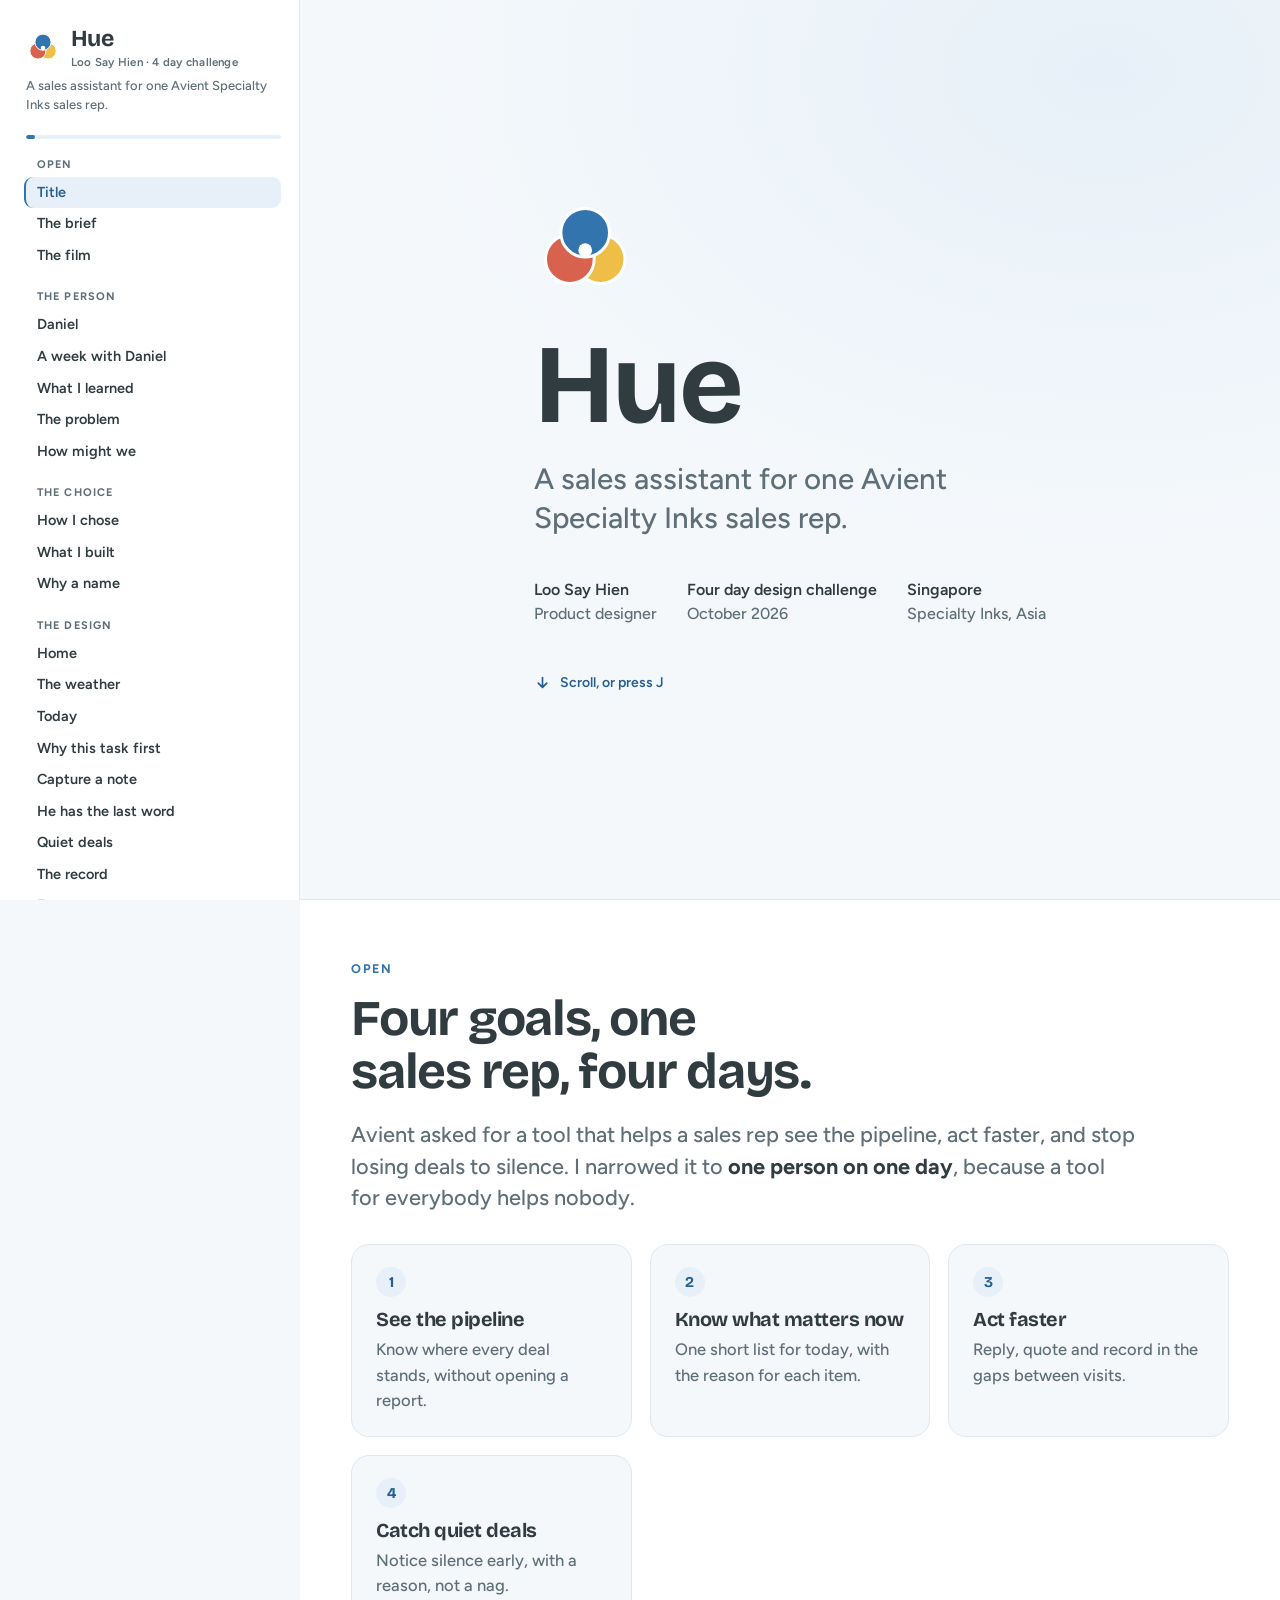
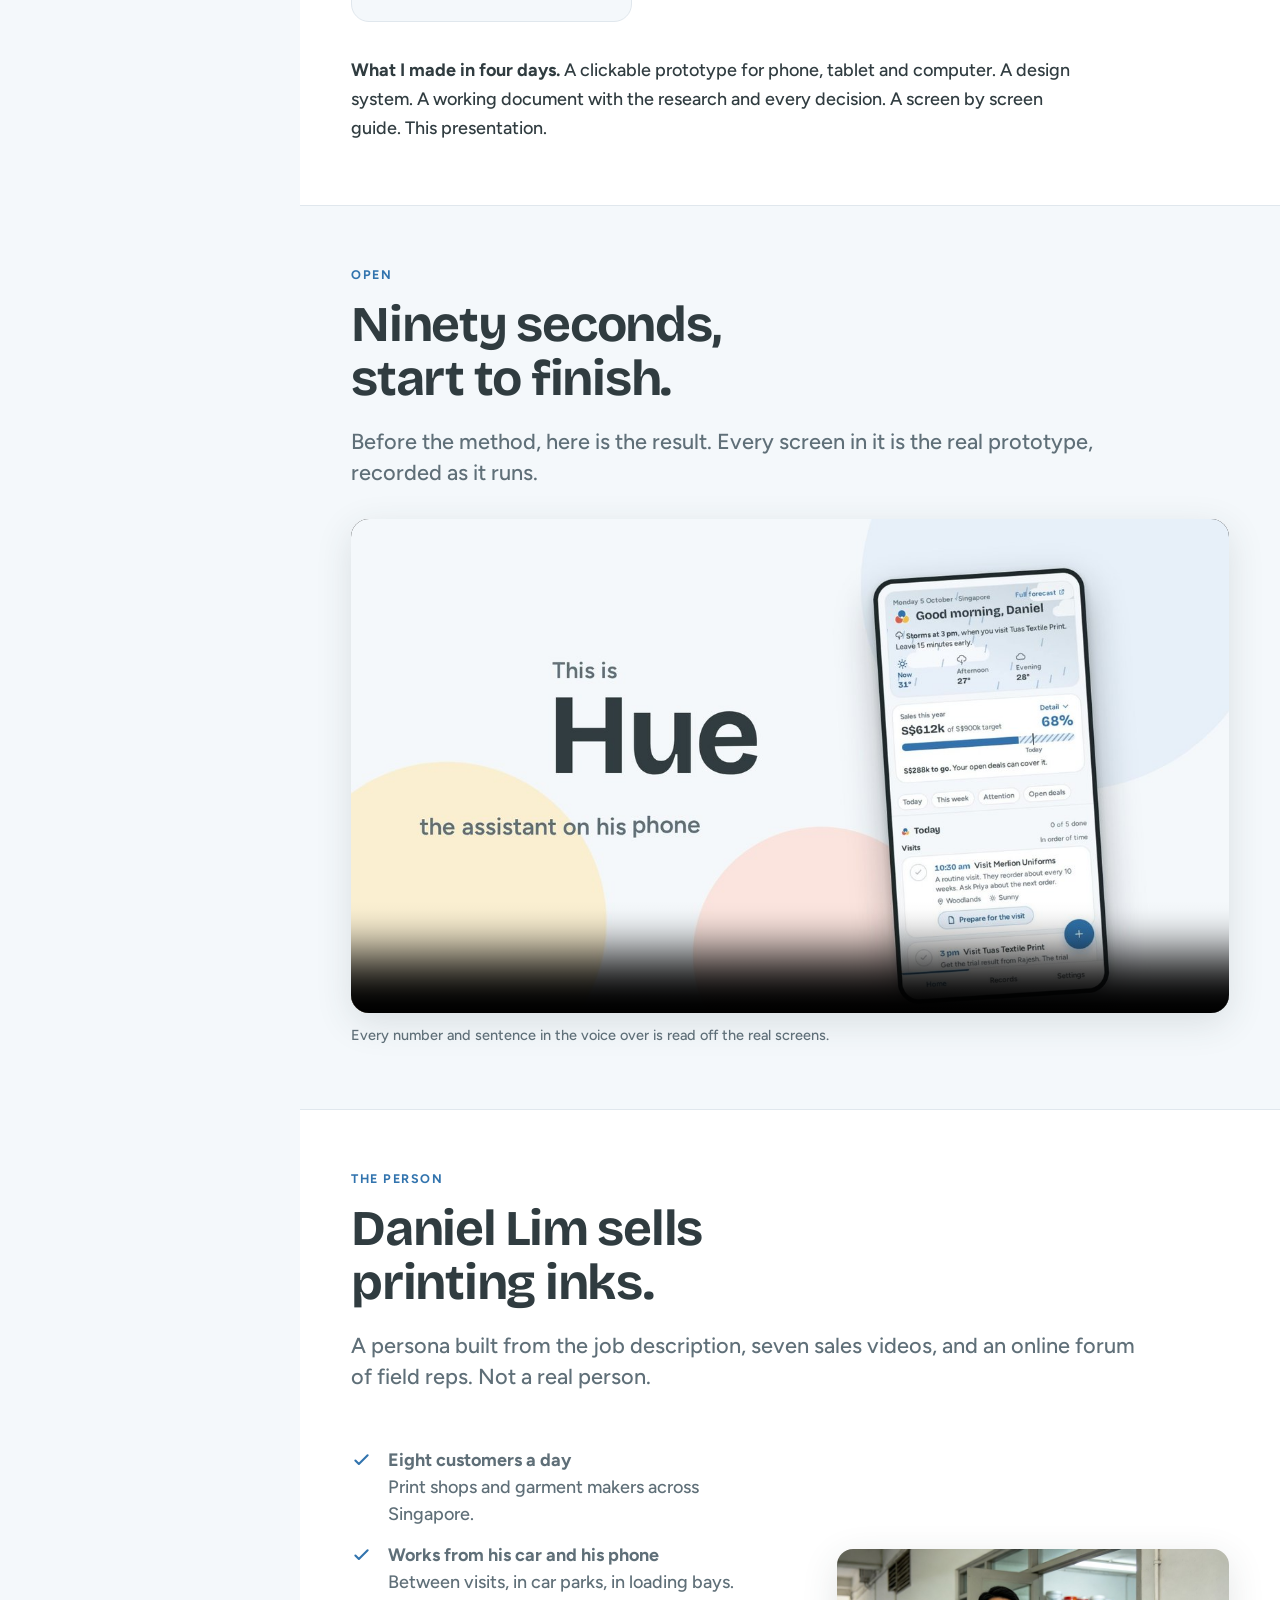
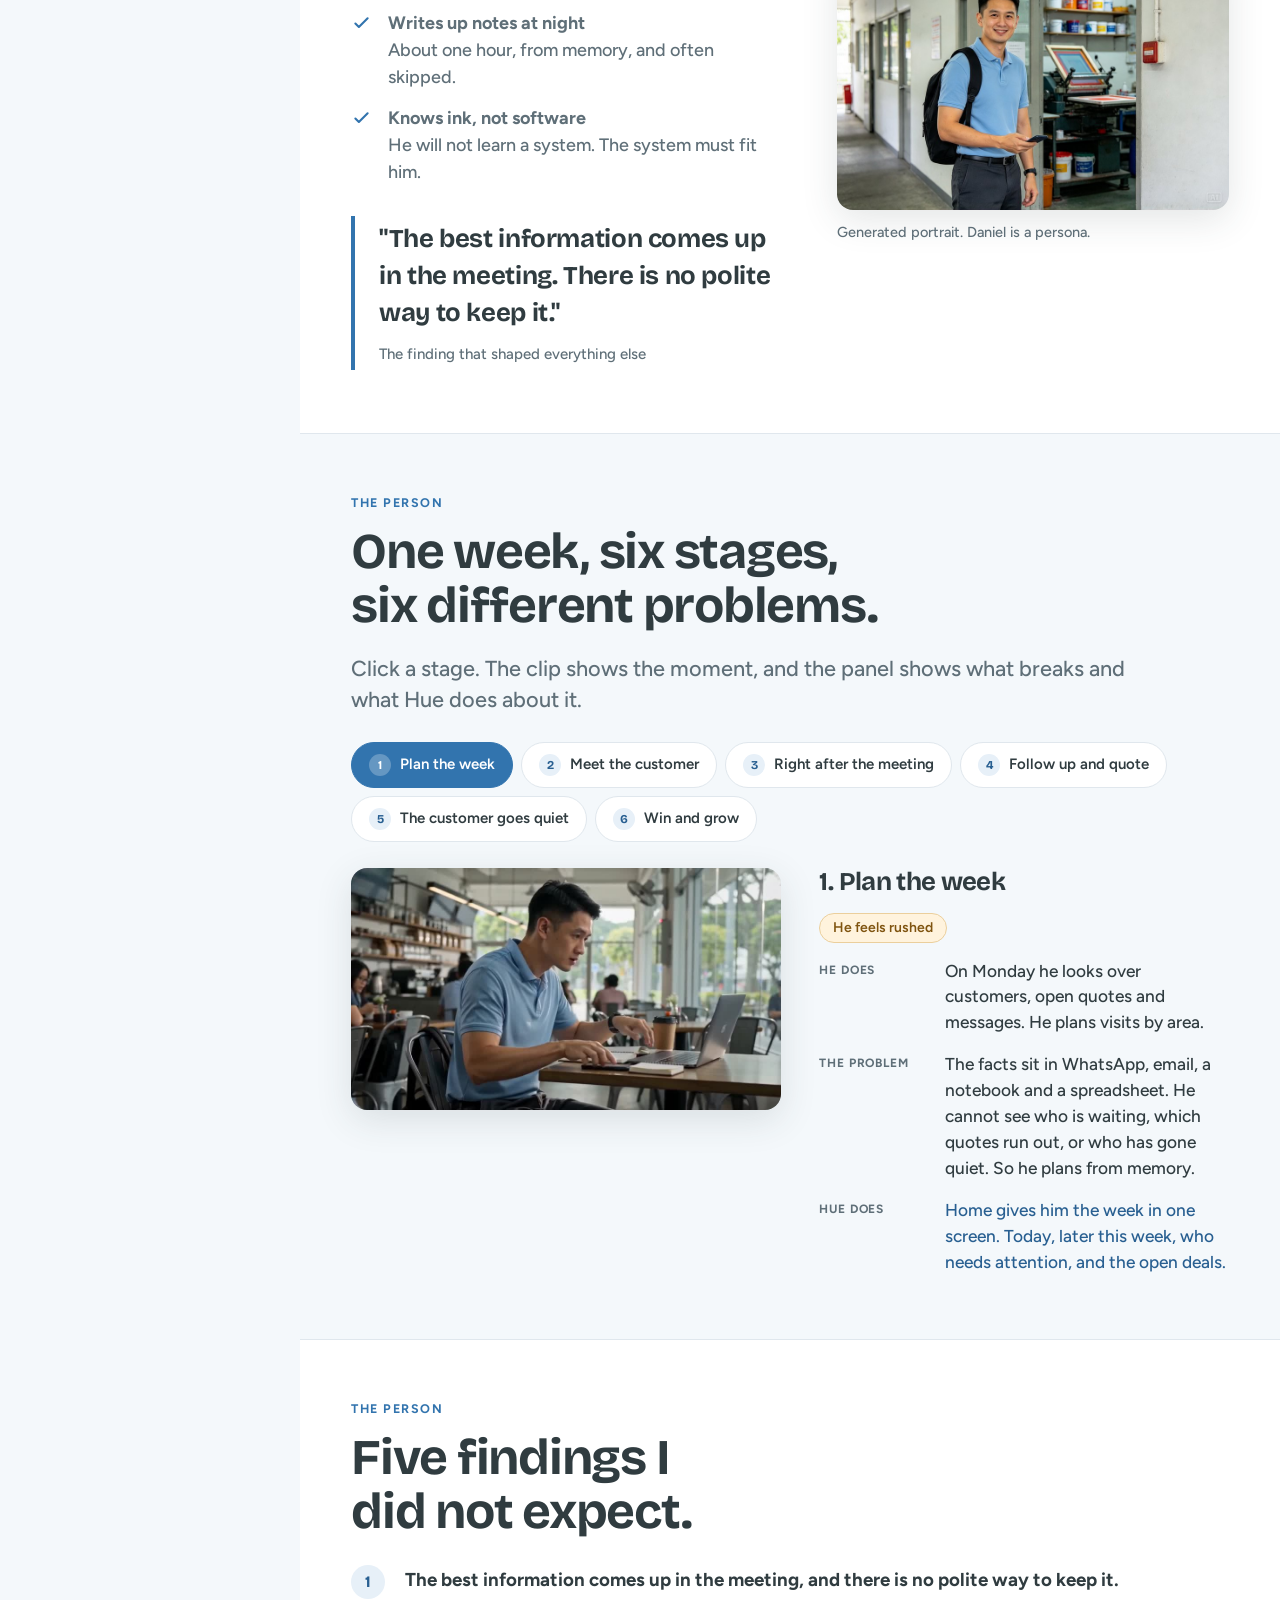
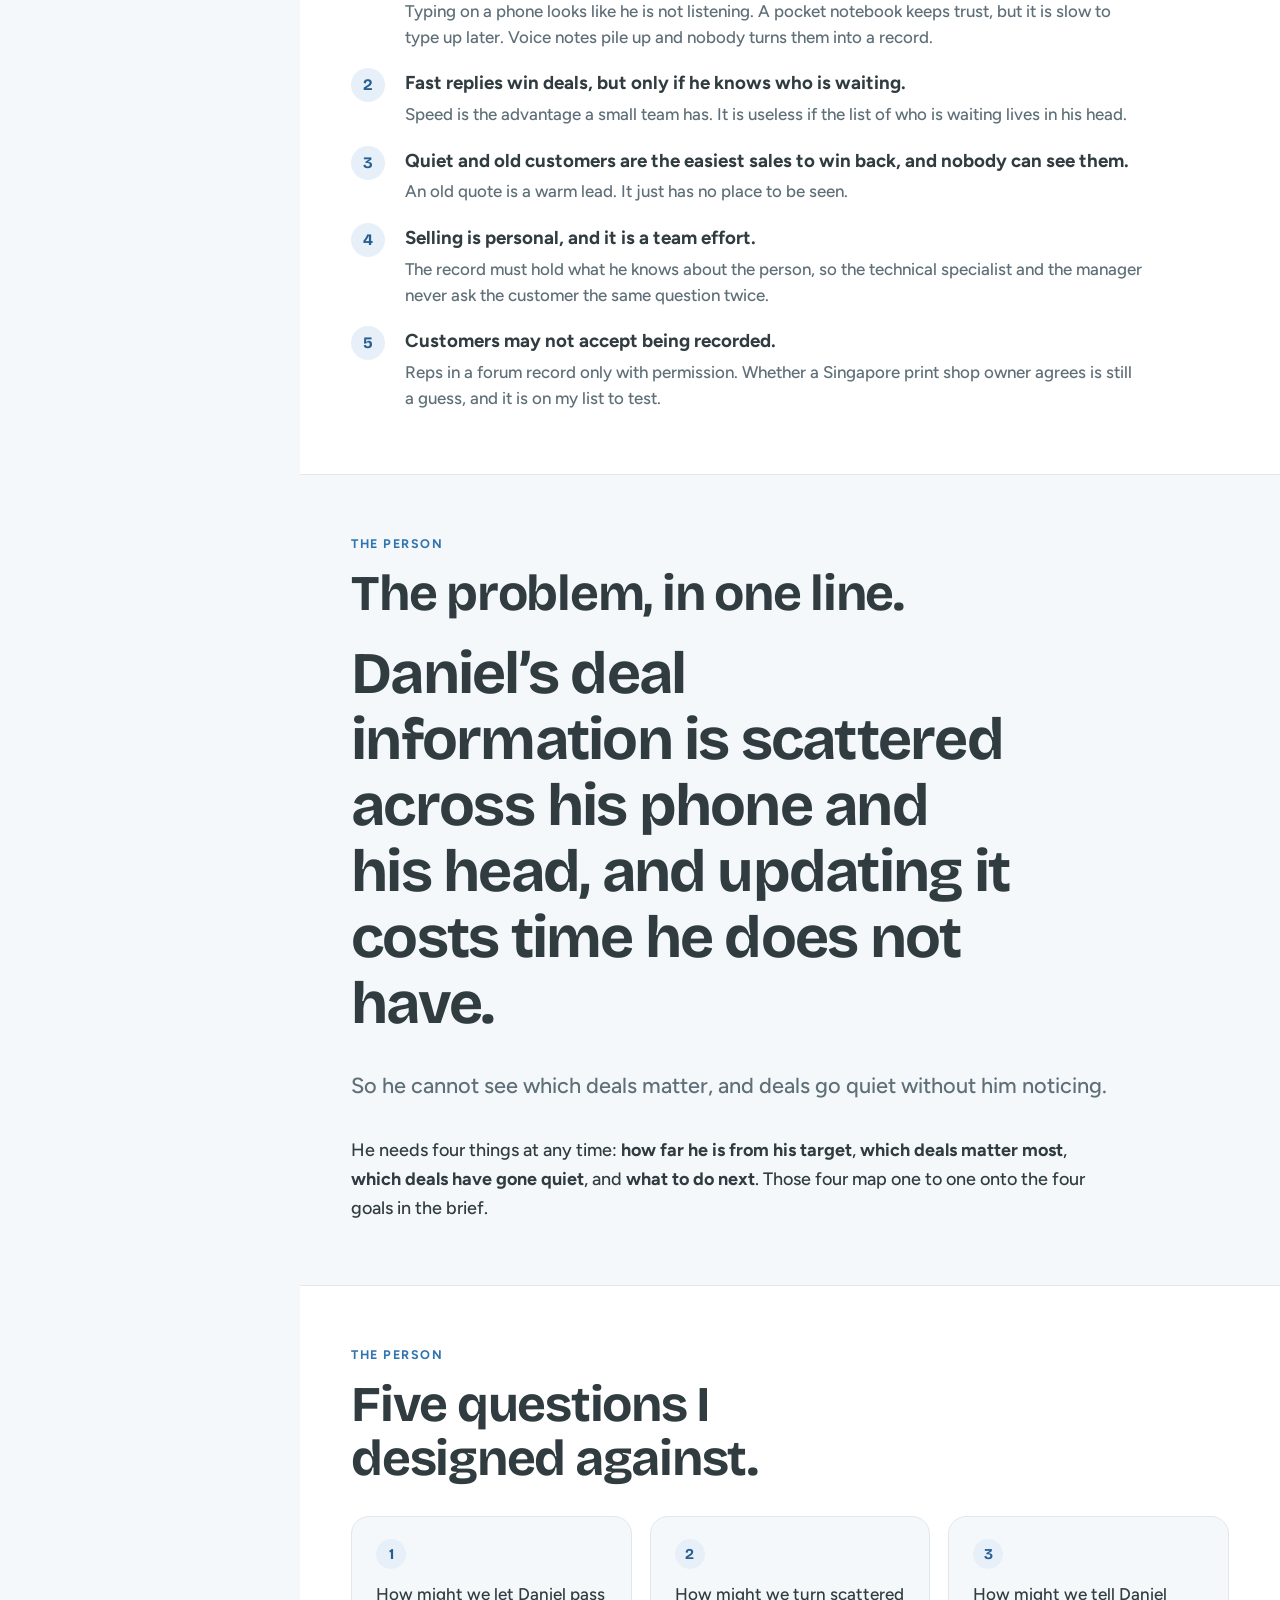
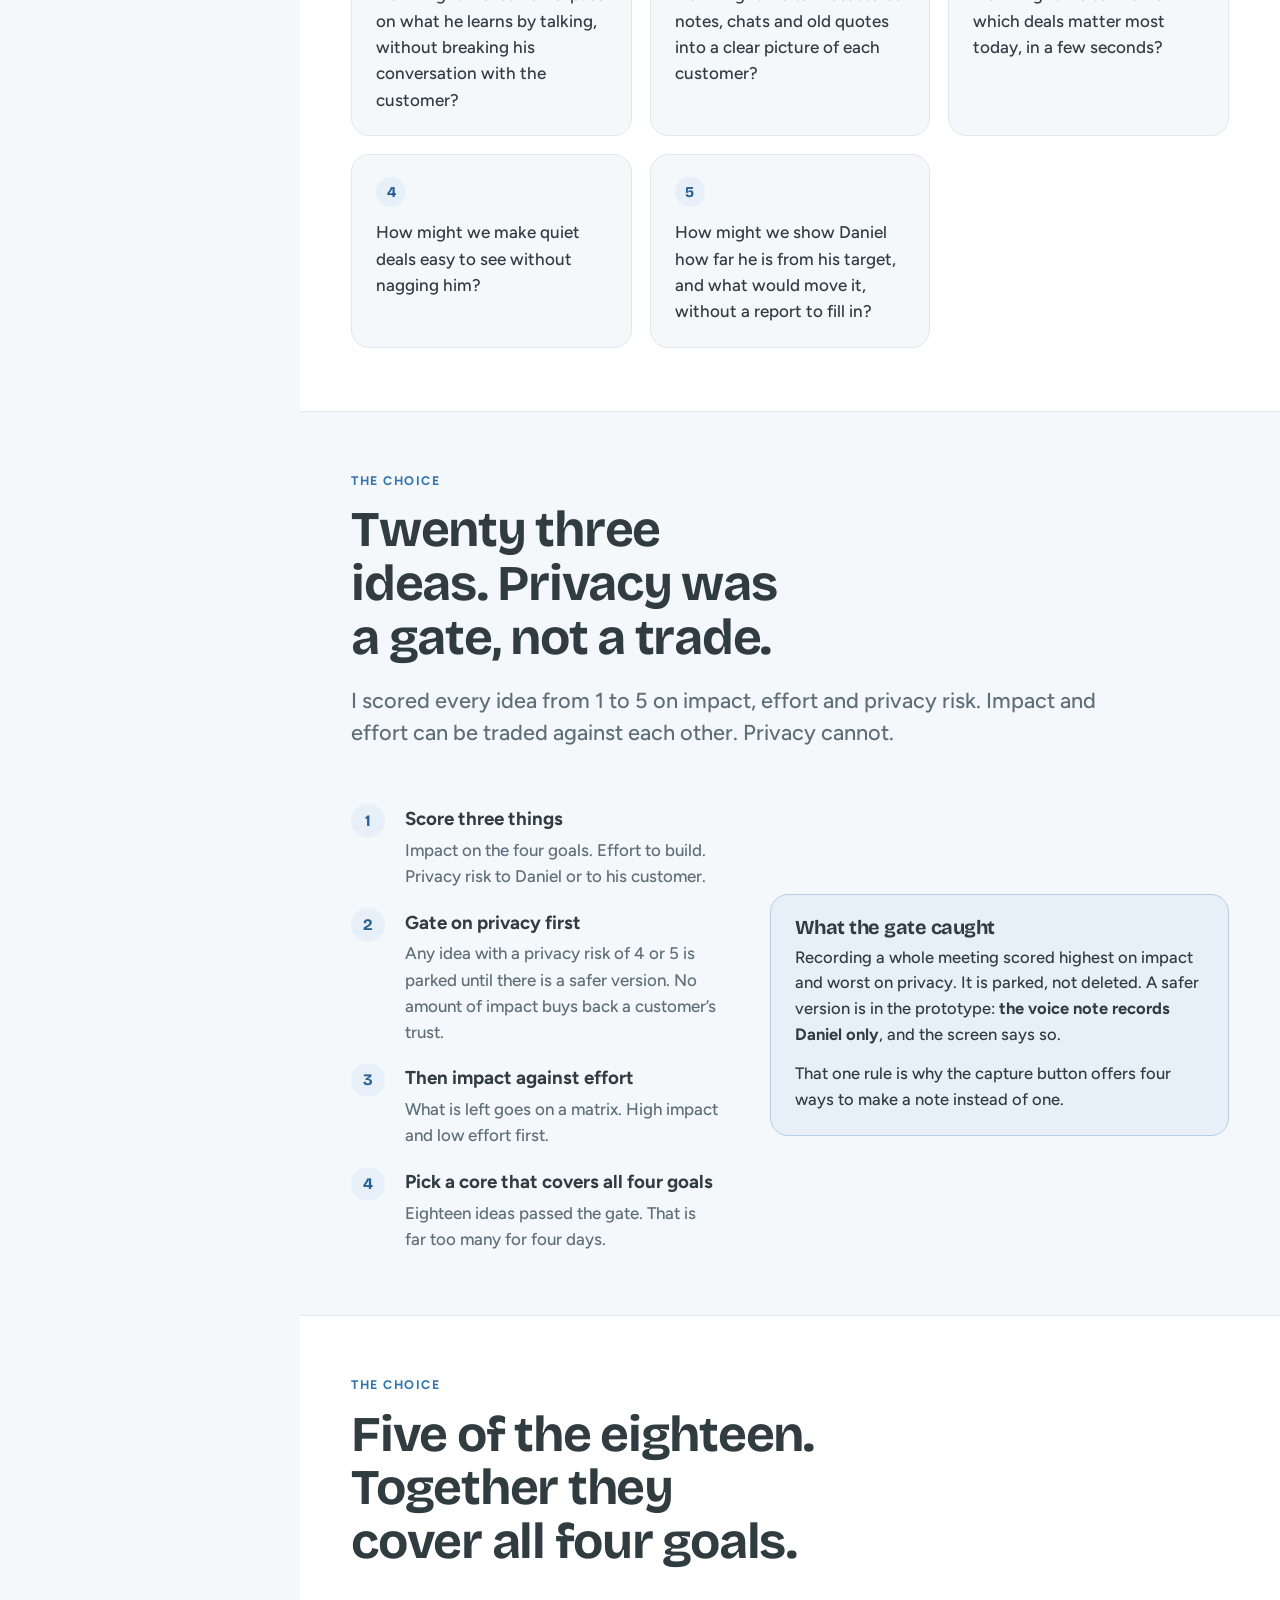
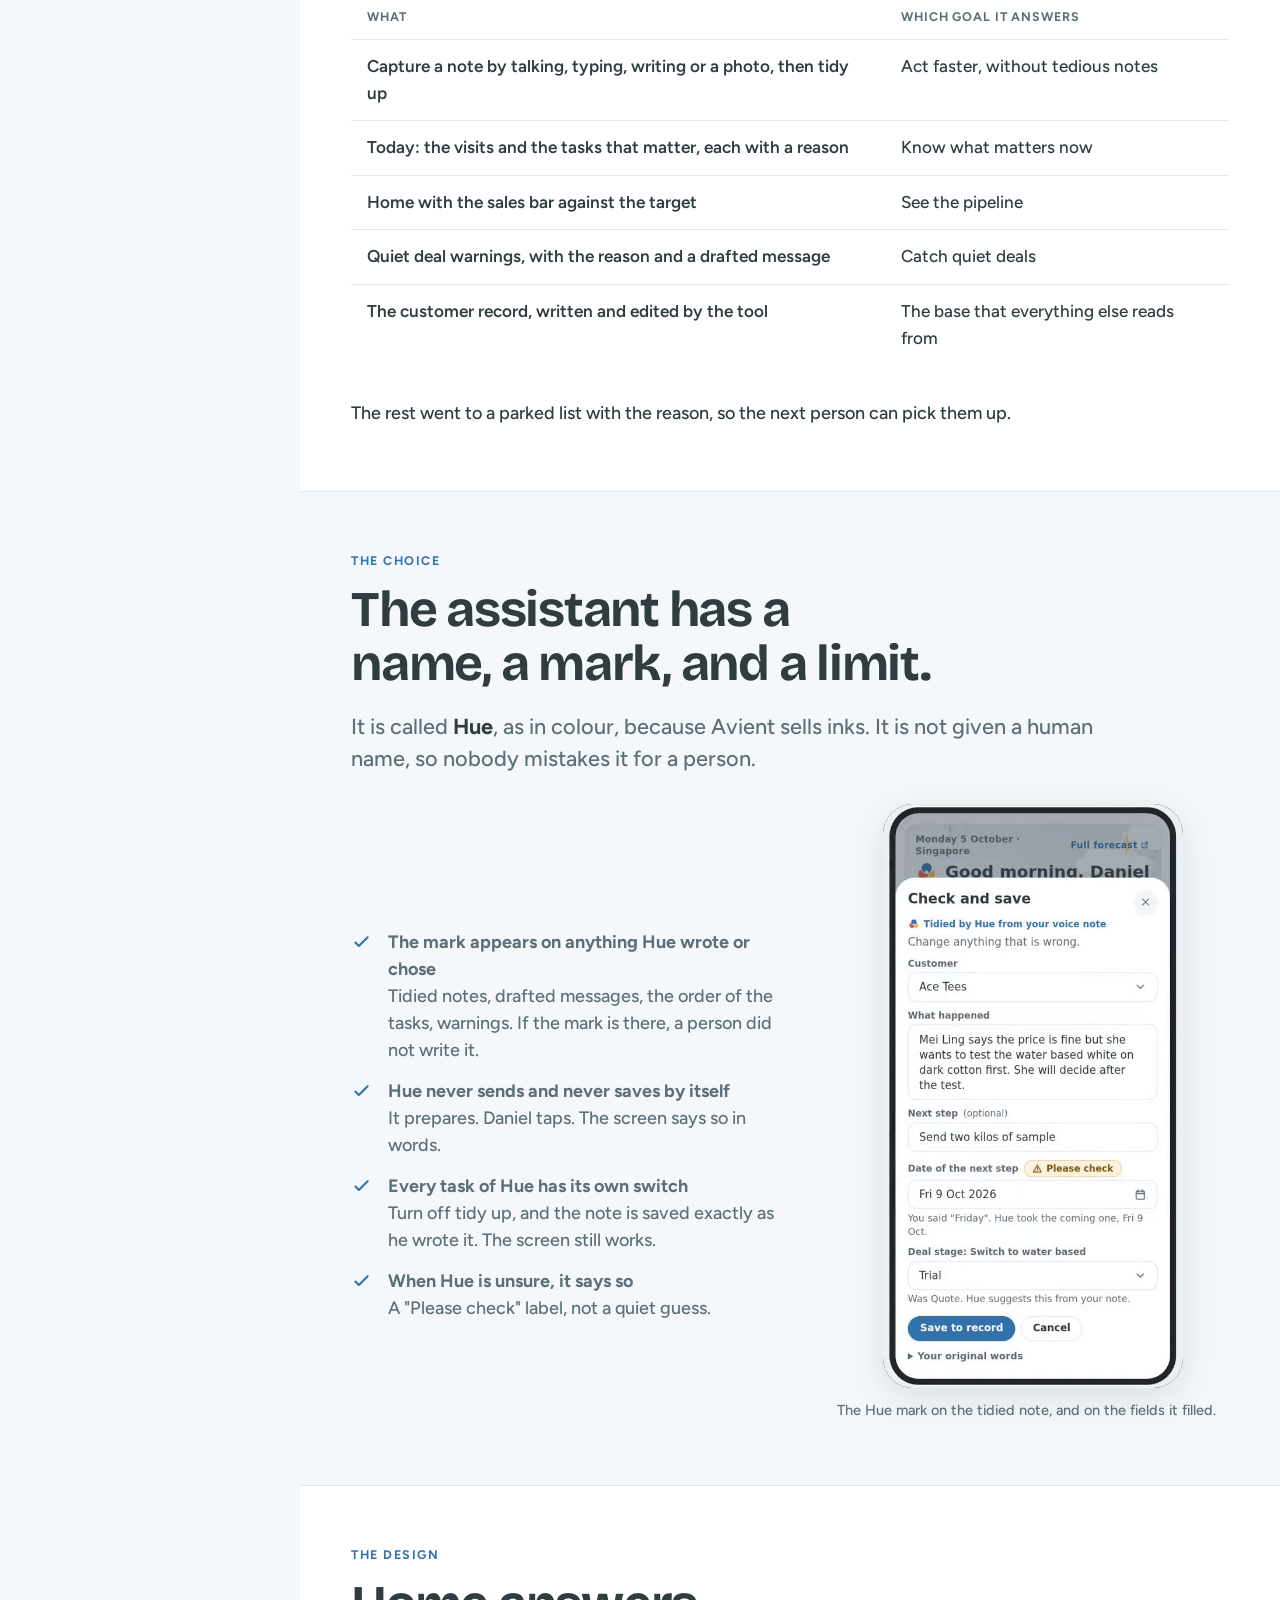
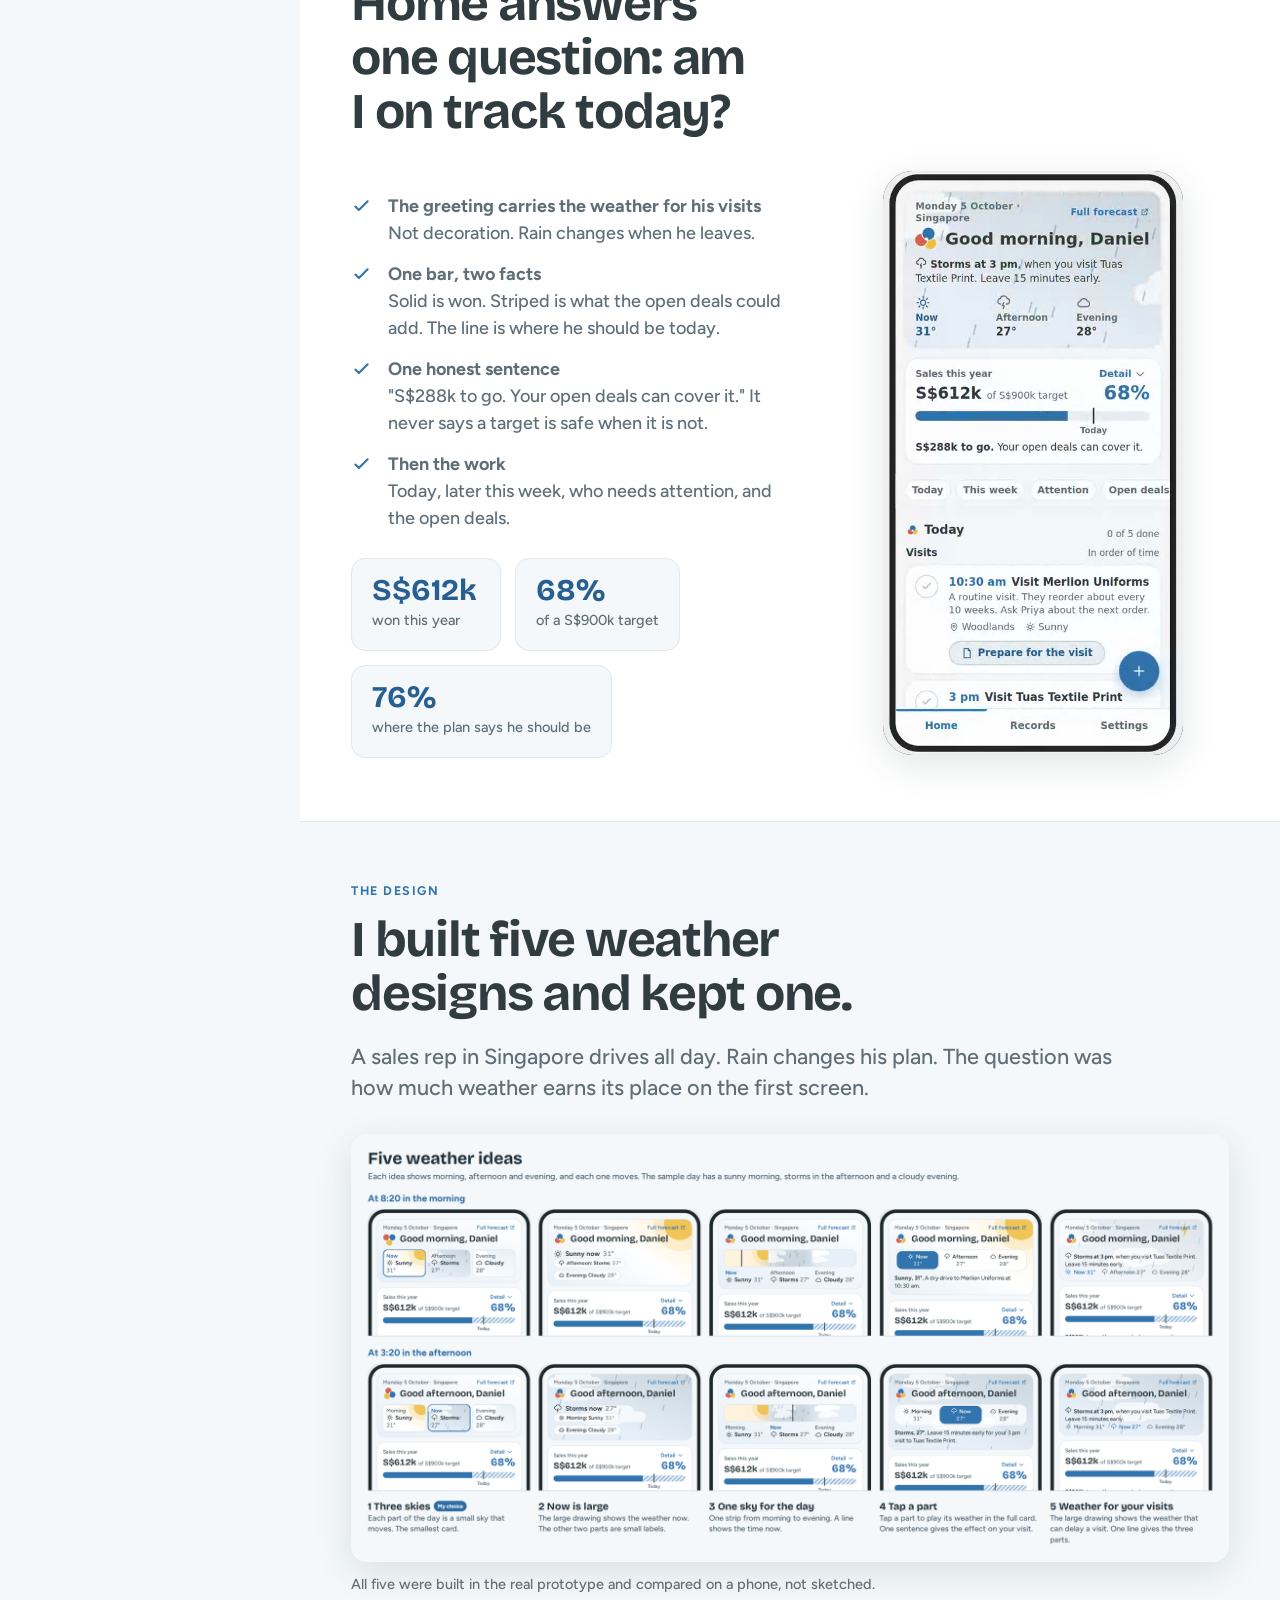
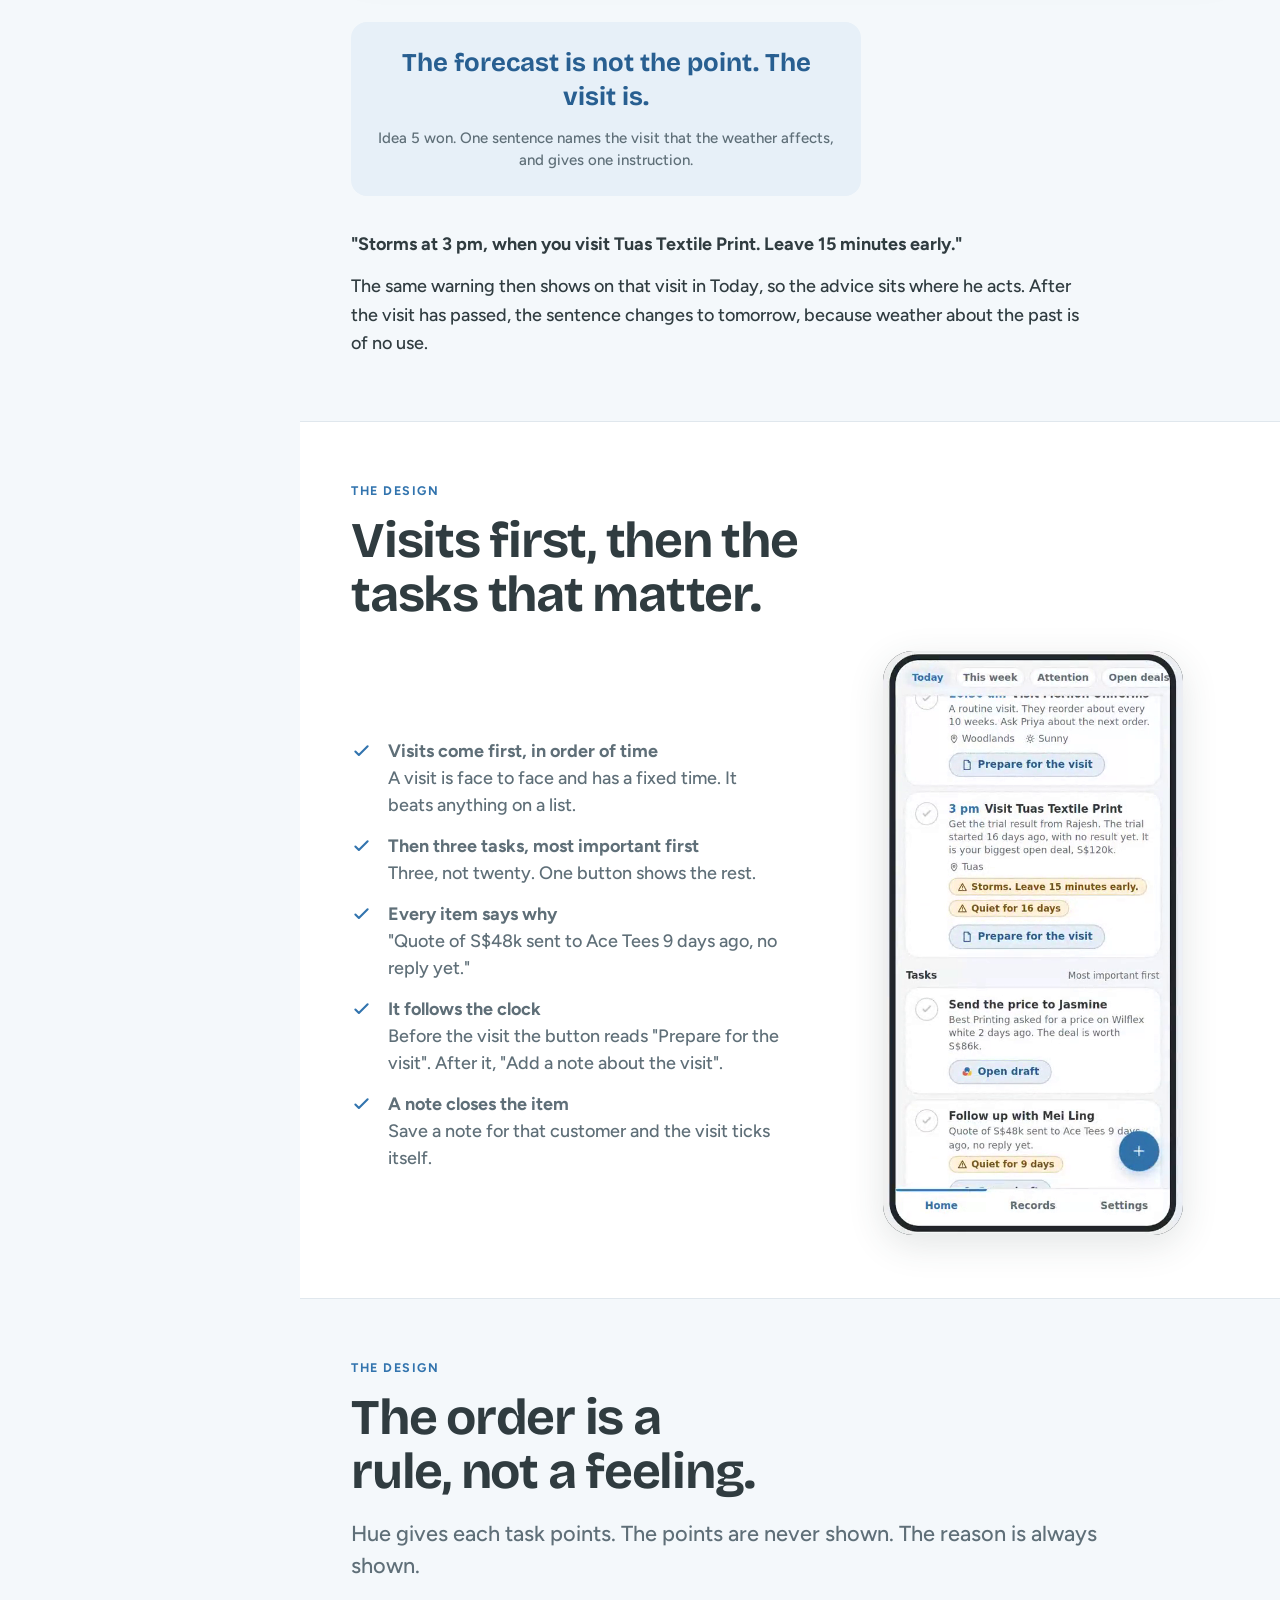
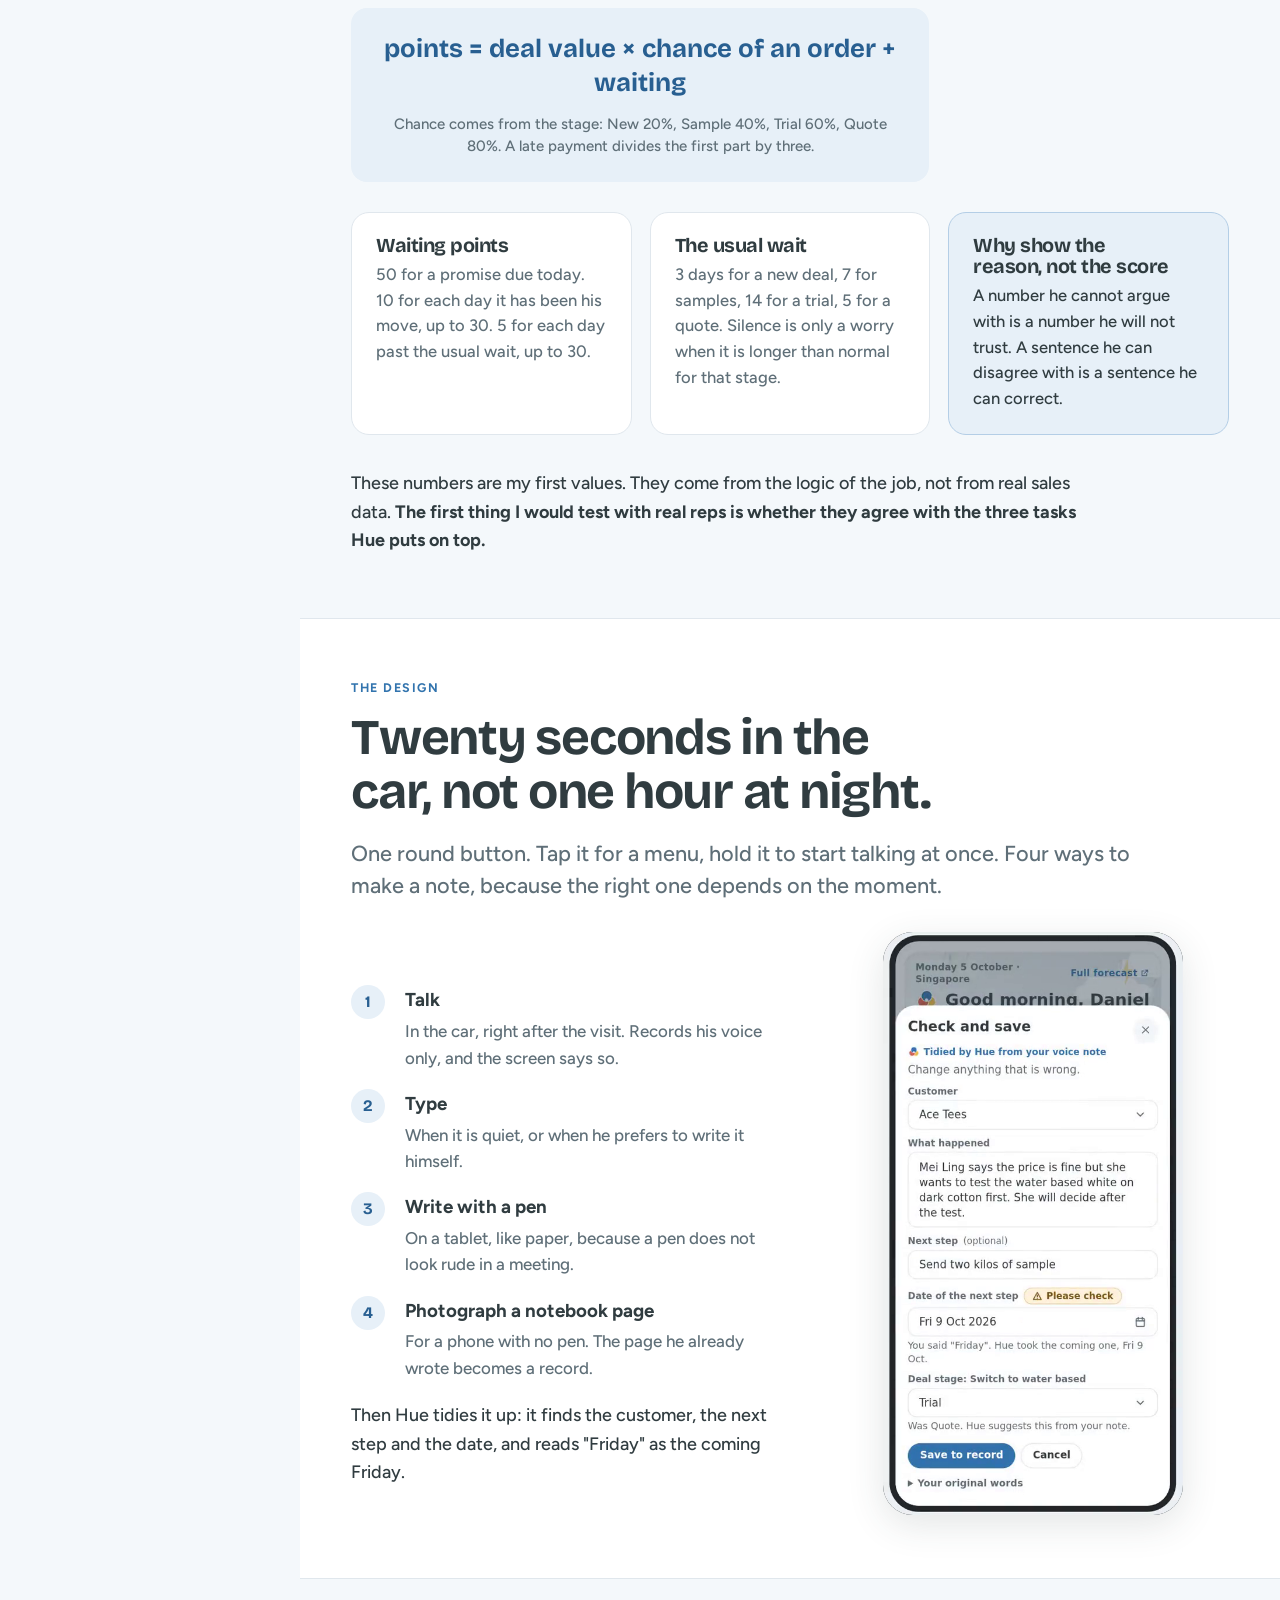
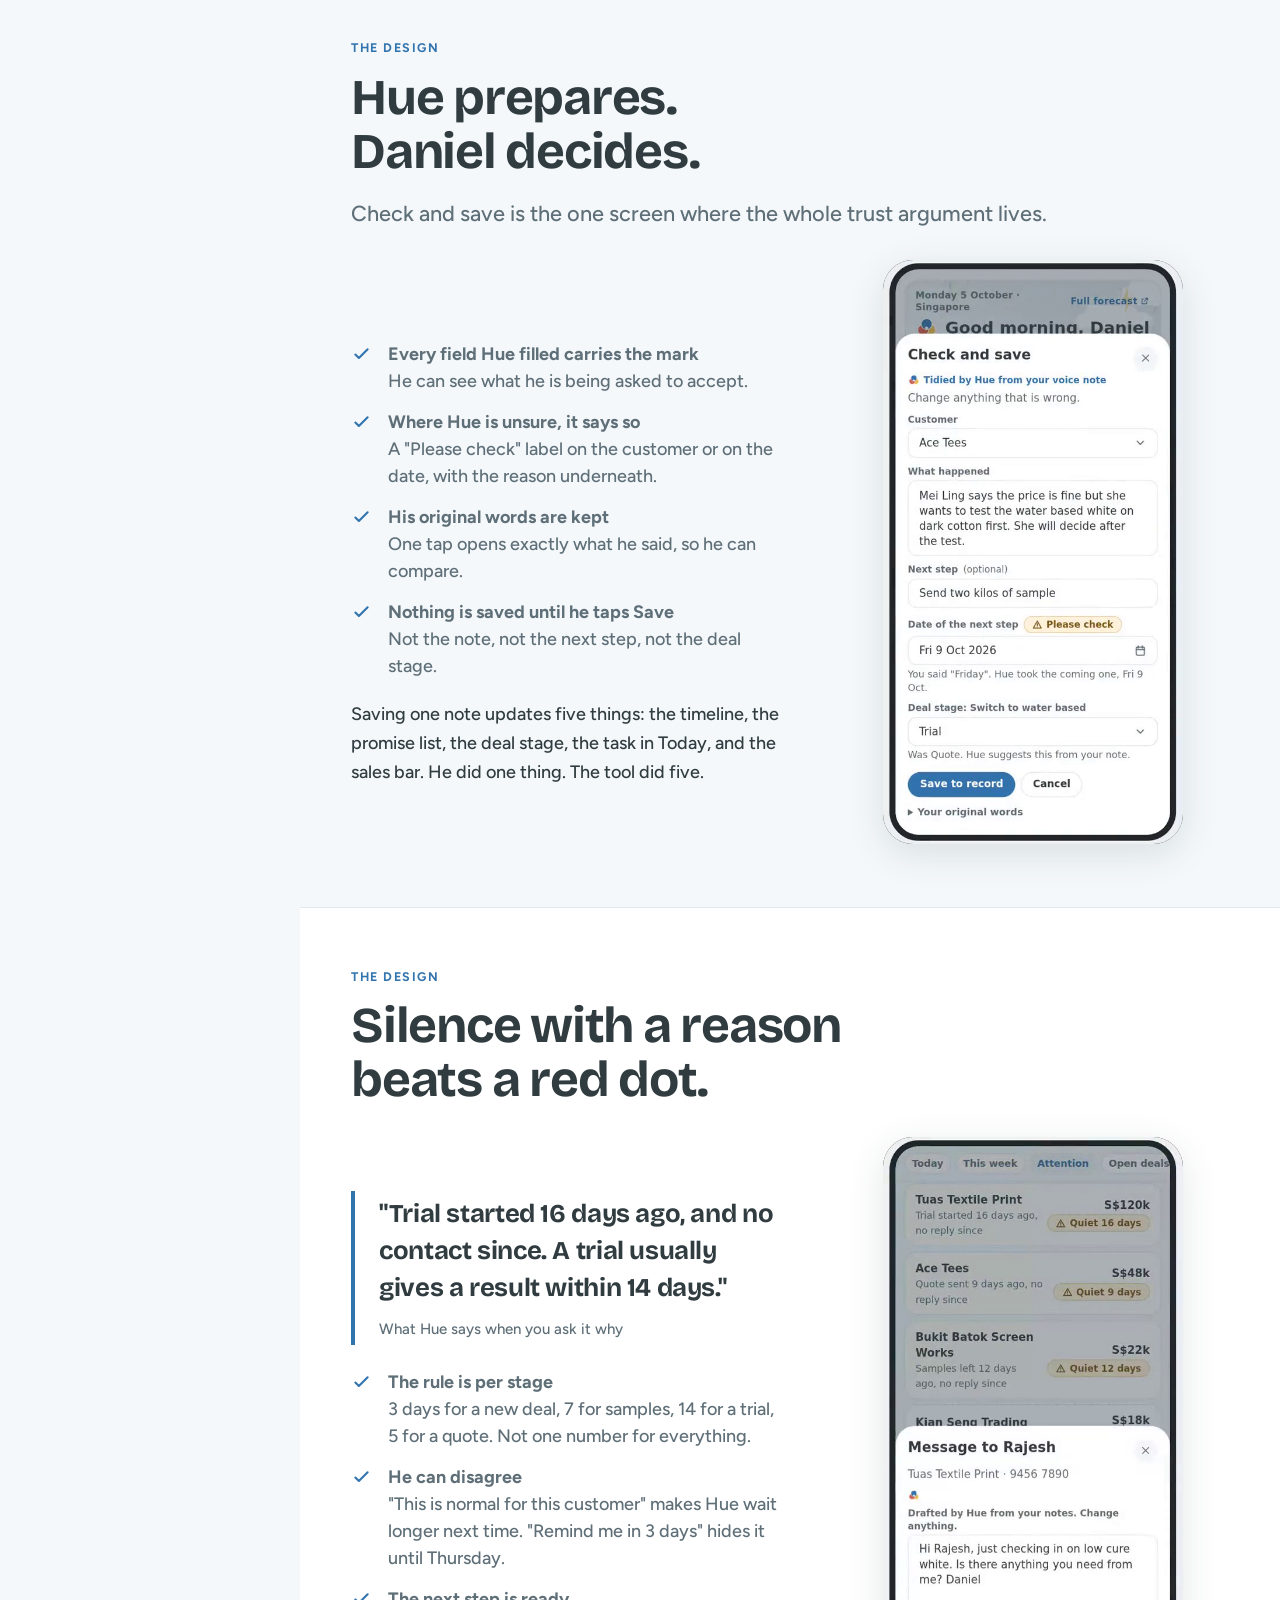
==== index.html @ ef196f29 "Presentation page, explainer film and media - The presentation is one long page with a sticky menu, " ====
<!doctype html>
<html lang="en">
<head>
<meta charset="utf-8">
<meta name="viewport" content="width=device-width,initial-scale=1">
<title>Hue · a sales assistant for Avient Specialty Inks</title>
<meta name="description" content="A four day design challenge by Loo Say Hien. A sales assistant for one Avient Specialty Inks sales rep in Singapore.">
<meta name="robots" content="noindex">
<link rel="stylesheet" href="assets/fonts/fonts.css">
<link rel="icon" href="data:image/svg+xml,%3Csvg xmlns='http://www.w3.org/2000/svg' viewBox='0 0 24 24'%3E%3Ccircle cx='15.6' cy='14.1' r='5.7' fill='%23EFBE46'/%3E%3Ccircle cx='8.4' cy='14.1' r='5.7' fill='%23D9624F'/%3E%3Ccircle cx='12' cy='7.9' r='5.7' fill='%233274AE'/%3E%3Ccircle cx='12' cy='12' r='1.6' fill='%23fff'/%3E%3C/svg%3E">
<style>
:root{
  --blue:#3274AE; --blue-d:#285F91; --avient:#0080E0; --hred:#D9624F; --hyel:#EFBE46;
  --ink:#303C40; --sub:#5F6F78; --ln:#E0E7ED; --ln-d:#BFCFDB;
  --mist:#F4F8FB; --soft:#E7F0F8; --soft-b:#B4CEE6; --white:#fff;
  --amb50:#FFF3DD; --amb300:#EBCF9C; --amb800:#7F5410;
  --red50:#FDE9E7; --red300:#F0B6B0; --red700:#A3261C;
  --fd:"Bricolage Grotesque","Figtree",system-ui,sans-serif;
  --fb:"Figtree",system-ui,-apple-system,"Segoe UI",sans-serif;
  --nav:300px; --pad:clamp(20px,4vw,72px);
  --shadow:0 10px 36px rgba(48,60,64,.13); --shadow-s:0 3px 12px rgba(48,60,64,.09);
}
*{box-sizing:border-box;margin:0;padding:0}
html{scroll-behavior:smooth;scroll-padding-top:16px}
@media (prefers-reduced-motion:reduce){ html{scroll-behavior:auto} *{animation:none!important;transition:none!important} }
body{background:var(--mist);color:var(--ink);font:500 clamp(18px,1.32vw,21px)/1.6 var(--fb);-webkit-font-smoothing:antialiased}
h1,h2,h3,h4{font-family:var(--fd);font-weight:700;letter-spacing:-.025em;line-height:1.08;text-wrap:balance}
b,strong{font-weight:700}
img,video{max-width:100%;height:auto;display:block}
a{color:var(--blue-d)}

/* ---------- shell ---------- */
.shell{display:grid;grid-template-columns:var(--nav) minmax(0,1fr);gap:0;min-height:100vh}
.nav{position:sticky;top:0;height:100vh;overflow-y:auto;overscroll-behavior:contain;
  background:var(--white);border-right:1px solid var(--ln);padding:26px 18px 26px 26px;z-index:20}
.nav::-webkit-scrollbar{width:6px}.nav::-webkit-scrollbar-thumb{background:var(--ln-d);border-radius:9px}
.brand{display:flex;align-items:center;gap:11px;margin-bottom:6px}
.brand svg{width:34px;height:34px;flex:none}
.brand b{font:700 23px/1 var(--fd);letter-spacing:-.03em}
.brand small{display:block;font:600 11.5px/1.3 var(--fb);color:var(--sub);letter-spacing:.02em}
.navsub{font:500 13px/1.5 var(--fb);color:var(--sub);margin:0 0 20px}
.prog{height:4px;border-radius:9px;background:var(--soft);overflow:hidden;margin-bottom:20px}
.prog i{display:block;height:100%;width:0;background:var(--blue);border-radius:9px;transition:width .15s linear}
.nav ol{list-style:none}
.nav .ch{font:700 11px/1 var(--fb);letter-spacing:.1em;text-transform:uppercase;color:var(--sub);
  margin:20px 0 7px;padding-left:11px}
.nav .ch:first-child{margin-top:0}
.nav a{display:block;text-decoration:none;color:var(--ink);font:600 14.5px/1.35 var(--fb);
  padding:6px 11px;border-radius:9px;border-left:2.5px solid transparent;margin-left:-2.5px}
.nav a:hover{background:var(--mist)}
.nav a.on{color:var(--blue-d);background:var(--soft);border-left-color:var(--blue)}
.nav a:focus-visible,button:focus-visible,summary:focus-visible{outline:2.5px solid var(--avient);outline-offset:2px}
.navfoot{margin-top:24px;padding-top:16px;border-top:1px solid var(--ln);font:500 12.5px/1.6 var(--fb);color:var(--sub)}
.navfoot kbd{font:600 11px/1 var(--fb);background:var(--mist);border:1px solid var(--ln);
  border-bottom-width:2px;border-radius:5px;padding:3px 5px;color:var(--ink)}
.navtog{margin-top:10px;font:600 12.5px/1 var(--fb);color:var(--blue-d);background:var(--soft);
  border:0;border-radius:999px;padding:8px 13px;cursor:pointer}
.main{min-width:0}

/* ---------- sections ---------- */
.sec{padding:clamp(54px,7vh,92px) var(--pad);border-bottom:1px solid var(--ln);scroll-margin-top:0}
.sec:nth-child(even){background:var(--white)}
.inner{max-width:1240px;margin-inline:auto}
.eyebrow{font:700 12.5px/1 var(--fb);letter-spacing:.12em;text-transform:uppercase;color:var(--blue);margin-bottom:16px}
.sec h2{font-size:clamp(32px,3.9vw,56px);margin-bottom:20px;max-width:19ch}
.sec h3{font-size:clamp(19px,1.5vw,22px);margin-bottom:8px}
.lede{font-size:clamp(20px,1.7vw,26px);line-height:1.45;color:var(--sub);max-width:56ch}
.lede b{color:var(--ink)}
.body{margin-top:20px;max-width:62ch}
.body p + p{margin-top:13px}
.sp{margin-top:34px}

/* hero */
.hero{min-height:100vh;display:grid;align-content:center;background:
  radial-gradient(120% 90% at 82% 8%,#E7F0F8 0%,rgba(231,240,248,0) 58%),var(--mist)}
.hero h1{font-size:clamp(54px,9vw,112px);line-height:.95;margin:22px 0 0}
.hero .tag{font-size:clamp(21px,2.3vw,30px);color:var(--sub);margin-top:20px;max-width:24ch;line-height:1.35}
.hero .mark{width:clamp(72px,8vw,104px);height:clamp(72px,8vw,104px)}
.herometa{display:flex;flex-wrap:wrap;gap:10px 30px;margin-top:40px;font:500 16px/1.5 var(--fb);color:var(--sub)}
.herometa b{display:block;color:var(--ink);font-weight:600}
.scrollcue{margin-top:48px;display:inline-flex;align-items:center;gap:9px;font:600 14px/1 var(--fb);color:var(--blue-d)}
.scrollcue svg{width:17px;height:17px;animation:bob 1.9s ease-in-out infinite}
@keyframes bob{0%,100%{transform:translateY(0)}50%{transform:translateY(4px)}}

/* layout helpers */
.split{display:grid;grid-template-columns:minmax(0,1fr) minmax(0,.9fr);gap:clamp(28px,4vw,60px);align-items:center;margin-top:30px}
.split.wide{grid-template-columns:minmax(0,1fr) minmax(0,1.25fr)}
.split.flip > :first-child{order:2}
.cols{display:grid;gap:18px;margin-top:30px;grid-template-columns:repeat(auto-fit,minmax(220px,1fr))}
.card{background:var(--white);border:1px solid var(--ln);border-radius:18px;padding:22px 24px}
.sec:nth-child(even) .card{background:var(--mist)}
.card h3{font-size:1.1em;margin-bottom:6px}
.card p{font-size:.92em;line-height:1.55;color:var(--sub)}
.card .n{display:inline-grid;place-items:center;width:30px;height:30px;border-radius:999px;
  background:var(--soft);color:var(--blue-d);font:700 15px/1 var(--fd);margin-bottom:12px}
.card.hi{border-color:var(--soft-b);background:var(--soft)}
.sec:nth-child(even) .card.hi{background:var(--soft)}
.card.hi p{color:var(--ink)}

/* media */
.phone{max-width:300px;margin-inline:auto;border-radius:30px;overflow:hidden;box-shadow:var(--shadow);background:#1F282B}
.phone video,.phone img{width:100%;display:block}
.shot{border-radius:16px;overflow:hidden;box-shadow:var(--shadow)}
.shot img,.shot video{width:100%}
.figwrap{margin-top:30px}
.cap{font:500 14.5px/1.5 var(--fb);color:var(--sub);margin-top:12px;max-width:66ch}
.film{border-radius:18px;overflow:hidden;box-shadow:var(--shadow);background:#000;margin-top:30px}
.film video{width:100%;display:block}

/* lists */
.ticks{list-style:none;margin-top:24px;display:grid;gap:14px;max-width:64ch}
.ticks li{display:grid;grid-template-columns:24px 1fr;gap:13px;font-size:1em;line-height:1.5}
.ticks svg{width:21px;height:21px;margin-top:3px;color:var(--blue)}
.ticks b{display:block}
.ticks span{color:var(--sub)}
.numbered{list-style:none;counter-reset:n;display:grid;gap:18px;margin-top:26px;max-width:66ch}
.numbered li{counter-increment:n;display:grid;grid-template-columns:38px minmax(0,1fr);column-gap:16px;row-gap:3px}
.numbered li > *{grid-column:2}
.numbered li::before{content:counter(n);grid-column:1;grid-row:1 / span 2;display:grid;place-items:center;width:34px;height:34px;
  border-radius:999px;background:var(--soft);color:var(--blue-d);font:700 16px/1 var(--fd)}
.numbered b{display:block;font-size:1.04em}
.numbered span{color:var(--sub);font-size:.94em;line-height:1.55}

/* the journey strip */
.jtabs{display:flex;flex-wrap:wrap;gap:8px;margin-top:26px}
.jtabs button{font:600 15px/1 var(--fb);color:var(--ink);background:var(--white);border:1px solid var(--ln);
  border-radius:999px;padding:11px 17px;cursor:pointer;display:inline-flex;align-items:center;gap:9px}
.sec:nth-child(even) .jtabs button{background:var(--mist)}
.jtabs button i{font-style:normal;display:grid;place-items:center;width:22px;height:22px;border-radius:999px;
  background:var(--soft);color:var(--blue-d);font:700 12px/1 var(--fd)}
.jtabs button[aria-selected=true]{background:var(--blue);color:var(--white);border-color:var(--blue)}
.jtabs button[aria-selected=true] i{background:rgba(255,255,255,.25);color:#fff}
.jpanel{display:grid;grid-template-columns:minmax(0,1.05fr) minmax(0,1fr);gap:clamp(24px,3vw,44px);
  margin-top:26px;align-items:start}
.jpanel .shot{aspect-ratio:16/9;background:var(--ln)}
.jpanel .shot video{width:100%;height:100%;object-fit:cover}
.jmeta{display:grid;gap:16px}
.jmeta h3{font-size:clamp(21px,2vw,27px);margin:0}
.jrow{display:grid;grid-template-columns:112px 1fr;gap:14px;font-size:.96em;line-height:1.5}
.jrow dt{font:700 12px/1.45 var(--fb);letter-spacing:.07em;text-transform:uppercase;color:var(--sub);padding-top:3px}
.jrow dd{color:var(--ink)}
.feel{display:inline-flex;align-items:center;gap:7px;font:600 14px/1 var(--fb);background:var(--amb50);
  color:var(--amb800);border:1px solid var(--amb300);border-radius:999px;padding:7px 13px}
.jrow dd.fix{color:var(--blue-d)}

/* quotes and callouts */
.quote{margin-top:30px;border-left:4px solid var(--blue);padding:4px 0 4px 24px;max-width:60ch}
.quote p{font:600 clamp(20px,2vw,26px)/1.45 var(--fd);letter-spacing:-.015em}
.quote cite{display:block;font:500 15px/1.5 var(--fb);color:var(--sub);font-style:normal;margin-top:12px}
.big{font:700 clamp(34px,4.6vw,60px)/1.12 var(--fd);letter-spacing:-.03em;max-width:17ch;margin-top:8px}
.rule{display:grid;gap:4px;background:var(--soft);border-radius:16px;padding:24px 26px;margin-top:26px;
  font:700 clamp(19px,2vw,26px)/1.35 var(--fd);color:var(--blue-d);max-width:30ch;text-align:center;justify-self:start}
.rule small{display:block;font:500 15px/1.5 var(--fb);color:var(--sub);margin-top:8px}
.kpi{display:flex;flex-wrap:wrap;gap:14px;margin-top:26px}
.kpi div{background:var(--white);border:1px solid var(--ln);border-radius:14px;padding:16px 20px;min-width:150px}
.sec:nth-child(even) .kpi div{background:var(--mist)}
.kpi b{display:block;font:700 30px/1 var(--fd);color:var(--blue-d)}
.kpi span{font:500 14.5px/1.4 var(--fb);color:var(--sub)}

/* table */
.tbl{width:100%;border-collapse:collapse;margin-top:26px;font-size:.95em}
.tbl th,.tbl td{text-align:left;padding:13px 16px;border-bottom:1px solid var(--ln);vertical-align:top}
.tbl th{font:700 12.5px/1.4 var(--fb);letter-spacing:.07em;text-transform:uppercase;color:var(--sub)}
.tbl tr:last-child td{border-bottom:0}
.tbl td b{font-weight:600}

/* try it */
.frame{border:1px solid var(--ln);border-radius:18px;overflow:hidden;background:var(--white);box-shadow:var(--shadow)}
.frame iframe{width:100%;height:min(82vh,860px);border:0;display:block}
.qr{display:grid;gap:16px;justify-items:center;text-align:center;background:var(--white);
  border:1px solid var(--ln);border-radius:18px;padding:28px}
.sec:nth-child(even) .qr{background:var(--mist)}
.qr img{width:190px;height:190px;image-rendering:pixelated}
.qr p{font-size:16px;color:var(--sub);max-width:28ch}
.qr .lnk{font:600 15px/1.4 var(--fb);word-break:break-all}

/* notes for the presenter */
.note{display:none;margin-top:26px;background:var(--amb50);border:1px solid var(--amb300);
  border-radius:14px;padding:16px 20px;font:500 16px/1.6 var(--fb);color:var(--amb800);max-width:66ch}
.note b{display:block;font:700 11.5px/1 var(--fb);letter-spacing:.1em;text-transform:uppercase;margin-bottom:7px}
body.notes .note{display:block}

footer{padding:52px var(--pad) 72px;background:var(--ink);color:#fff}
footer .inner{display:grid;gap:12px}
footer h3{font-size:24px;color:#fff}
footer p,footer a{color:#C3CFD5;font-size:16px}
footer a{color:#9FC6E8}

@media (max-width:1040px){
  :root{--nav:0px}
  .shell{grid-template-columns:minmax(0,1fr)}
  .nav{position:static;height:auto;border-right:0;border-bottom:1px solid var(--ln);padding:18px var(--pad)}
  .nav ol{display:flex;flex-wrap:wrap;gap:4px}
  .nav .ch{width:100%;margin:12px 0 2px;padding-left:0}
  .nav a{border-left:0;padding:7px 12px}
  .nav a.on{border-left:0}
  .split,.split.wide,.jpanel{grid-template-columns:minmax(0,1fr)}
  .split.flip > :first-child{order:0}
  .hero{min-height:auto;padding-block:68px}
}
</style>
</head>
<body>
<div class="shell">
  <nav class="nav" aria-label="Sections of this presentation">
    <div class="brand">
      <svg viewBox="0 0 24 24" aria-hidden="true">
        <circle cx="15.6" cy="14.1" r="5.7" fill="#EFBE46" stroke="#fff" stroke-width=".7"/>
        <circle cx="8.4" cy="14.1" r="5.7" fill="#D9624F" stroke="#fff" stroke-width=".7"/>
        <circle cx="12" cy="7.9" r="5.7" fill="#3274AE" stroke="#fff" stroke-width=".7"/>
        <circle cx="12" cy="12" r="1.6" fill="#fff"/></svg>
      <span><b>Hue</b><small>Loo Say Hien · 4 day challenge</small></span>
    </div>
    <p class="navsub">A sales assistant for one Avient Specialty Inks sales rep.</p>
    <div class="prog" aria-hidden="true"><i id="prog"></i></div>
    <ol id="navlist"></ol>
    <div class="navfoot">
      <p><kbd>J</kbd> <kbd>K</kbd> move between sections. <kbd>N</kbd> shows my notes.</p>
      <button class="navtog" id="tognotes" aria-pressed="false">Show my notes</button>
    </div>
  </nav>
  <main class="main" id="main"></main>
</div>

<footer>
  <div class="inner">
    <h3>Thank you</h3>
    <p>Loo Say Hien · Product designer · Singapore</p>
    <p>Prototype, design system and working document are linked in the last section.</p>
    <p style="margin-top:10px;font-size:14px;color:#8FA0A9">Daniel is a persona, not a real person. All customers, deals and amounts are sample data.
      The photographs and film clips of people are generated. Hue is a concept and is not an Avient product.</p>
  </div>
</footer>

<script>
(function(){
"use strict";
var A = 'assets/media/';
/* the size of each picture and clip, so the page keeps its shape while they load */
var SIZE = {"clip-1-plan.jpg":[960,540],"clip-1-plan.mp4":[960,540],"clip-2-meet.jpg":[960,540],"clip-2-meet.mp4":[960,540],"clip-3-night.jpg":[960,540],"clip-3-night.mp4":[960,540],"clip-4-promises.jpg":[960,540],"clip-4-promises.mp4":[960,540],"clip-5-quiet.jpg":[960,540],"clip-5-quiet.mp4":[960,540],"clip-6-win.jpg":[960,540],"clip-6-win.mp4":[960,540],"clip-7-with-hue.jpg":[960,540],"clip-7-with-hue.mp4":[960,540],"clip-8-road.jpg":[960,540],"clip-8-road.mp4":[960,540],"daniel.jpg":[900,600],"dev-computer.png":[1500,898],"dev-phone.png":[747,1500],"dev-tablet.png":[1500,1055],"devices.png":[3840,2160],"hue-film.jpg":[1280,720],"hue-film.mp4":[1280,720],"qr-prototype.png":[630,630],"r1-home.mp4":[514,1000],"r1-home.png":[514,1000],"r2-note.mp4":[514,1000],"r2-note.png":[514,1000],"r3-quiet.mp4":[514,1000],"r3-quiet.png":[514,1000],"r4-record.mp4":[1272,760],"r4-record.png":[1272,760],"r5-menu.mp4":[516,1000],"r5-menu.png":[516,1000],"r6-date.mp4":[518,1000],"r6-date.png":[518,1000],"s-check.png":[514,1000],"s-record.jpg":[1888,1328],"s-today.png":[514,1000],"weather-ideas.png":[1800,878]};
function dim(f){ var z = SIZE[f]; return z ? ' width="'+z[0]+'" height="'+z[1]+'"' : '' }
var ic = {
  tick:'<svg viewBox="0 0 24 24" fill="none" stroke="currentColor" stroke-width="2.4" stroke-linecap="round" stroke-linejoin="round"><path d="M5 12l4 4 10-10"/></svg>',
  down:'<svg viewBox="0 0 24 24" fill="none" stroke="currentColor" stroke-width="2.4" stroke-linecap="round" stroke-linejoin="round"><path d="M12 5v14M6 13l6 6 6-6"/></svg>'
};
var esc = function(s){ return String(s).replace(/[&<>"]/g, function(c){ return {'&':'&amp;','<':'&lt;','>':'&gt;','"':'&quot;'}[c] }) };

/* a looping, silent clip of the prototype, inside a phone shape */
function phone(file, poster){
  return '<div class="phone"><video src="'+A+file+'" poster="'+A+poster+'"'+dim(file)+' muted loop playsinline preload="none" aria-hidden="true"></video></div>';
}
function still(file, alt){
  return '<div class="phone"><img src="'+A+file+'" alt="'+esc(alt)+'"'+dim(file)+'></div>';
}
function shot(file, alt){
  return '<div class="shot"><img src="'+A+file+'" alt="'+esc(alt)+'"'+dim(file)+'></div>';
}

/* ---------- the six stages of Daniel's week ---------- */
var JOURNEY = [
 {t:'Plan the week', clip:'clip-1-plan', feel:'Rushed',
  does:'On Monday he looks over customers, open quotes and messages. He plans visits by area.',
  prob:'The facts sit in WhatsApp, email, a notebook and a spreadsheet. He cannot see who is waiting, which quotes run out, or who has gone quiet. So he plans from memory.',
  fix:'Home gives him the week in one screen. Today, later this week, who needs attention, and the open deals.'},
 {t:'Meet the customer', clip:'clip-2-meet', feel:'Focused',
  does:'He visits the shop, runs an ink trial, solves problems and listens to the owner.',
  prob:'He cannot write while he works. Typing on a phone looks rude, and a customer may not want to be recorded.',
  fix:'He picks what suits the moment: talk, type, write with a pen, or photograph a notebook page.'},
 {t:'Right after the meeting', clip:'clip-7-with-hue', feel:'Tired',
  does:'He replies to hot leads in WhatsApp, calls or email, and updates the distributor and the technical specialist.',
  prob:'Replies end up in three apps and never in one record. He may forget a promised sample, price or date.',
  fix:'He talks one note. Hue finds the customer, the next step and the date, then shows them for him to check.'},
 {t:'Follow up and quote', clip:'clip-4-promises', feel:'Worried',
  does:'He sends samples, quotes and documents. He asks for technical help. He chases replies.',
  prob:'Many small promises and no reminders. He cannot see what other people still owe him.',
  fix:'Every promise has a date and shows in Today on the day it is due. A draft message is ready for him to edit.'},
 {t:'The customer goes quiet', clip:'clip-5-quiet', feel:'Unsure',
  does:'No reply for days or weeks. He decides to chase, to wait, or to let go.',
  prob:'Silence can mean busy, a slow trial, or a lost deal. He cannot tell which. He notices too late, or chases too early.',
  fix:'Hue compares the silence with the usual wait for that stage, says why it is a worry, and drafts a short message.'},
 {t:'Win and grow', clip:'clip-6-win', feel:'Proud',
  does:'The order arrives. He checks payment, says thank you, and thinks about what to offer next.',
  prob:'Why he won or lost is not written down. A late payment is a surprise.',
  fix:'The record holds the full history, the payment status and the products this shop buys.'}
];
function journeyHTML(){
  return '<div class="jtabs" role="tablist" aria-label="Stages of the week">'+
    JOURNEY.map(function(s,i){ return '<button role="tab" id="jt'+i+'" aria-controls="jp" aria-selected="'+(i===0)+
      '" data-j="'+i+'"><i>'+(i+1)+'</i>'+esc(s.t)+'</button>' }).join('')+'</div>'+
    '<div class="jpanel" id="jp" role="tabpanel" aria-labelledby="jt0"></div>';
}
function journeyPanel(i){
  var s = JOURNEY[i];
  return '<div class="shot"><video src="'+A+s.clip+'.mp4" poster="'+A+s.clip+'.jpg" muted loop playsinline autoplay aria-hidden="true"></video></div>'+
    '<div class="jmeta"><h3>'+(i+1)+'. '+esc(s.t)+'</h3><p><span class="feel">He feels '+esc(s.feel.toLowerCase())+'</span></p>'+
    '<dl class="jrow"><dt>He does</dt><dd>'+esc(s.does)+'</dd></dl>'+
    '<dl class="jrow"><dt>The problem</dt><dd>'+esc(s.prob)+'</dd></dl>'+
    '<dl class="jrow"><dt>Hue does</dt><dd class="fix">'+esc(s.fix)+'</dd></dl></div>';
}

/* ---------- the sections ---------- */
var SECTIONS = [

{id:'title', ch:'Open', nav:'Title', hero:true, html:
  '<svg class="mark" viewBox="0 0 24 24" aria-hidden="true">'+
   '<circle cx="15.6" cy="14.1" r="5.7" fill="#EFBE46" stroke="#fff" stroke-width=".7"/>'+
   '<circle cx="8.4" cy="14.1" r="5.7" fill="#D9624F" stroke="#fff" stroke-width=".7"/>'+
   '<circle cx="12" cy="7.9" r="5.7" fill="#3274AE" stroke="#fff" stroke-width=".7"/>'+
   '<circle cx="12" cy="12" r="1.6" fill="#fff"/></svg>'+
  '<h1>Hue</h1>'+
  '<p class="tag">A sales assistant for one Avient Specialty Inks sales rep.</p>'+
  '<div class="herometa"><span><b>Loo Say Hien</b>Product designer</span>'+
   '<span><b>Four day design challenge</b>October 2026</span>'+
   '<span><b>Singapore</b>Specialty Inks, Asia</span></div>'+
  '<p class="scrollcue">'+ic.down+'Scroll, or press J</p>',
  note:'Say who you are in one line. Then scroll. Do not read the slide.'},

{id:'brief', ch:'Open', nav:'The brief', h2:'Four goals, one sales rep, four days.',
  lede:'Avient asked for a tool that helps a sales rep see the pipeline, act faster, and stop losing deals to silence. I narrowed it to <b>one person on one day</b>, because a tool for everybody helps nobody.',
  html:'<div class="cols">'+
   '<div class="card"><span class="n">1</span><h3>See the pipeline</h3><p>Know where every deal stands, without opening a report.</p></div>'+
   '<div class="card"><span class="n">2</span><h3>Know what matters now</h3><p>One short list for today, with the reason for each item.</p></div>'+
   '<div class="card"><span class="n">3</span><h3>Act faster</h3><p>Reply, quote and record in the gaps between visits.</p></div>'+
   '<div class="card"><span class="n">4</span><h3>Catch quiet deals</h3><p>Notice silence early, with a reason, not a nag.</p></div></div>'+
   '<div class="body sp"><p><b>What I made in four days.</b> A clickable prototype for phone, tablet and computer. A design system. A working document with the research and every decision. A screen by screen guide. This presentation.</p></div>',
  note:'30 seconds. The four goals come from the brief. The one line that matters: I narrowed the scope on purpose, and I can defend it.'},

{id:'film', ch:'Open', nav:'The film', h2:'Ninety seconds, start to finish.',
  lede:'Before the method, here is the result. Every screen in it is the real prototype, recorded as it runs.',
  html:'<div class="film"><video src="'+A+'hue-film.mp4" poster="'+A+'hue-film.jpg"'+dim('hue-film.mp4')+' controls preload="metadata" playsinline></video></div>'+
   '<p class="cap">Every number and sentence in the voice over is read off the real screens.</p>',
  note:'Play it and stay quiet. 89 seconds. Then move on.'},

{id:'daniel', ch:'The person', nav:'Daniel', h2:'Daniel Lim sells printing inks.',
  lede:'A persona built from the job description, seven sales videos, and an online forum of field reps. Not a real person.',
  html:'<div class="split"><div>'+
   '<ul class="ticks">'+
   '<li>'+ic.tick+'<span><b>Eight customers a day</b><span>Print shops and garment makers across Singapore.</span></span></li>'+
   '<li>'+ic.tick+'<span><b>Works from his car and his phone</b><span>Between visits, in car parks, in loading bays.</span></span></li>'+
   '<li>'+ic.tick+'<span><b>Writes up notes at night</b><span>About one hour, from memory, and often skipped.</span></span></li>'+
   '<li>'+ic.tick+'<span><b>Knows ink, not software</b><span>He will not learn a system. The system must fit him.</span></span></li></ul>'+
   '<div class="quote"><p>"The best information comes up in the meeting. There is no polite way to keep it."</p>'+
   '<cite>The finding that shaped everything else</cite></div>'+
   '</div><div>'+shot('daniel.jpg','Daniel Lim, the persona, outside a print shop in Singapore')+
   '<p class="cap">Generated portrait. Daniel is a persona.</p></div></div>',
  note:'Who he is in 30 seconds. Land the quote. That quote is why the capture button exists.'},

{id:'journey', ch:'The person', nav:'A week with Daniel', h2:'One week, six stages, six different problems.',
  lede:'Click a stage. The clip shows the moment, and the panel shows what breaks and what Hue does about it.',
  html:journeyHTML(),
  note:'This is your longest section, about three minutes. Click through all six. Let each clip run while you talk. Stage 3 and stage 5 are the two that the prototype answers hardest.'},

{id:'findings', ch:'The person', nav:'What I learned', h2:'Five findings I did not expect.',
  html:'<ol class="numbered">'+
   '<li><b>The best information comes up in the meeting, and there is no polite way to keep it.</b>'+
    '<span>Typing on a phone looks like he is not listening. A pocket notebook keeps trust, but it is slow to type up later. Voice notes pile up and nobody turns them into a record.</span></li>'+
   '<li><b>Fast replies win deals, but only if he knows who is waiting.</b>'+
    '<span>Speed is the advantage a small team has. It is useless if the list of who is waiting lives in his head.</span></li>'+
   '<li><b>Quiet and old customers are the easiest sales to win back, and nobody can see them.</b>'+
    '<span>An old quote is a warm lead. It just has no place to be seen.</span></li>'+
   '<li><b>Selling is personal, and it is a team effort.</b>'+
    '<span>The record must hold what he knows about the person, so the technical specialist and the manager never ask the customer the same question twice.</span></li>'+
   '<li><b>Customers may not accept being recorded.</b>'+
    '<span>Reps in a forum record only with permission. Whether a Singapore print shop owner agrees is still a guess, and it is on my list to test.</span></li></ol>',
  note:'Do not read all five. Say one and five. One explains the capture button. Five explains why I treated privacy as a gate, not a trade.'},

{id:'problem', ch:'The person', nav:'The problem', h2:'The problem, in one line.',
  html:'<p class="big">Daniel’s deal information is scattered across his phone and his head, and updating it costs time he does not have.</p>'+
   '<p class="lede sp">So he cannot see which deals matter, and deals go quiet without him noticing.</p>'+
   '<div class="body sp"><p>He needs four things at any time: <b>how far he is from his target</b>, <b>which deals matter most</b>, <b>which deals have gone quiet</b>, and <b>what to do next</b>. Those four map one to one onto the four goals in the brief.</p></div>',
  note:'Say the one line. Pause. Then say the four things. This is the hinge of the whole presentation.'},

{id:'hmw', ch:'The person', nav:'How might we', h2:'Five questions I designed against.',
  html:'<div class="cols">'+
   ['How might we let Daniel pass on what he learns by talking, without breaking his conversation with the customer?',
    'How might we turn scattered notes, chats and old quotes into a clear picture of each customer?',
    'How might we tell Daniel which deals matter most today, in a few seconds?',
    'How might we make quiet deals easy to see without nagging him?',
    'How might we show Daniel how far he is from his target, and what would move it, without a report to fill in?'
   ].map(function(q,i){ return '<div class="card"><span class="n">'+(i+1)+'</span><p style="color:var(--ink);font-size:17px">'+esc(q)+'</p></div>' }).join('')+
   '</div>',
  note:'Read one of them out loud, not all five. Point at the wall and move on.'},

{id:'ideas', ch:'The choice', nav:'How I chose', h2:'Twenty three ideas. Privacy was a gate, not a trade.',
  lede:'I scored every idea from 1 to 5 on impact, effort and privacy risk. Impact and effort can be traded against each other. Privacy cannot.',
  html:'<div class="split wide"><div>'+
   '<ol class="numbered">'+
   '<li><b>Score three things</b><span>Impact on the four goals. Effort to build. Privacy risk to Daniel or to his customer.</span></li>'+
   '<li><b>Gate on privacy first</b><span>Any idea with a privacy risk of 4 or 5 is parked until there is a safer version. No amount of impact buys back a customer’s trust.</span></li>'+
   '<li><b>Then impact against effort</b><span>What is left goes on a matrix. High impact and low effort first.</span></li>'+
   '<li><b>Pick a core that covers all four goals</b><span>Eighteen ideas passed the gate. That is far too many for four days.</span></li></ol>'+
   '</div><div class="card hi"><h3>What the gate caught</h3>'+
   '<p>Recording a whole meeting scored highest on impact and worst on privacy. It is parked, not deleted. A safer version is in the prototype: <b>the voice note records Daniel only</b>, and the screen says so.</p>'+
   '<p class="sp" style="margin-top:14px">That one rule is why the capture button offers four ways to make a note instead of one.</p></div></div>',
  note:'The point of this section is judgement, not the number 23. Say the privacy gate rule and give the recording example.'},

{id:'core', ch:'The choice', nav:'What I built', h2:'Five of the eighteen. Together they cover all four goals.',
  html:'<table class="tbl"><thead><tr><th>What</th><th>Which goal it answers</th></tr></thead><tbody>'+
   '<tr><td><b>Capture a note by talking, typing, writing or a photo, then tidy up</b></td><td>Act faster, without tedious notes</td></tr>'+
   '<tr><td><b>Today: the visits and the tasks that matter, each with a reason</b></td><td>Know what matters now</td></tr>'+
   '<tr><td><b>Home with the sales bar against the target</b></td><td>See the pipeline</td></tr>'+
   '<tr><td><b>Quiet deal warnings, with the reason and a drafted message</b></td><td>Catch quiet deals</td></tr>'+
   '<tr><td><b>The customer record, written and edited by the tool</b></td><td>The base that everything else reads from</td></tr>'+
   '</tbody></table>'+
   '<div class="body sp"><p>The rest went to a parked list with the reason, so the next person can pick them up.</p></div>',
  note:'Five rows. Say the last line: everything I cut is written down with a reason.'},

{id:'brand', ch:'The choice', nav:'Why a name', h2:'The assistant has a name, a mark, and a limit.',
  lede:'It is called <b>Hue</b>, as in colour, because Avient sells inks. It is not given a human name, so nobody mistakes it for a person.',
  html:'<div class="split"><div>'+
   '<ul class="ticks">'+
   '<li>'+ic.tick+'<span><b>The mark appears on anything Hue wrote or chose</b><span>Tidied notes, drafted messages, the order of the tasks, warnings. If the mark is there, a person did not write it.</span></span></li>'+
   '<li>'+ic.tick+'<span><b>Hue never sends and never saves by itself</b><span>It prepares. Daniel taps. The screen says so in words.</span></span></li>'+
   '<li>'+ic.tick+'<span><b>Every task of Hue has its own switch</b><span>Turn off tidy up, and the note is saved exactly as he wrote it. The screen still works.</span></span></li>'+
   '<li>'+ic.tick+'<span><b>When Hue is unsure, it says so</b><span>A "Please check" label, not a quiet guess.</span></span></li></ul>'+
   '</div><div>'+phone('r2-note.mp4','r2-note.png')+'<p class="cap">The Hue mark on the tidied note, and on the fields it filled.</p></div></div>',
  note:'This is the trust argument. If they ask one hard question about AI, it will be answered here. Thirty seconds, then move.'},

{id:'home', ch:'The design', nav:'Home', h2:'Home answers one question: am I on track today?',
  html:'<div class="split flip"><div>'+phone('r1-home.mp4','r1-home.png')+'</div><div>'+
   '<ul class="ticks">'+
   '<li>'+ic.tick+'<span><b>The greeting carries the weather for his visits</b><span>Not decoration. Rain changes when he leaves.</span></span></li>'+
   '<li>'+ic.tick+'<span><b>One bar, two facts</b><span>Solid is won. Striped is what the open deals could add. The line is where he should be today.</span></span></li>'+
   '<li>'+ic.tick+'<span><b>One honest sentence</b><span>"S$288k to go. Your open deals can cover it." It never says a target is safe when it is not.</span></span></li>'+
   '<li>'+ic.tick+'<span><b>Then the work</b><span>Today, later this week, who needs attention, and the open deals.</span></span></li></ul>'+
   '<div class="kpi"><div><b>S$612k</b><span>won this year</span></div><div><b>68%</b><span>of a S$900k target</span></div><div><b>76%</b><span>where the plan says he should be</span></div></div>'+
   '</div></div>',
  note:'Point at the bar. The striped part is the idea that makes it honest. Thirty seconds.'},

{id:'weather', ch:'The design', nav:'The weather', h2:'I built five weather designs and kept one.',
  lede:'A sales rep in Singapore drives all day. Rain changes his plan. The question was how much weather earns its place on the first screen.',
  html:'<div class="figwrap">'+shot('weather-ideas.png','Five weather designs compared side by side in the prototype')+
   '<p class="cap">All five were built in the real prototype and compared on a phone, not sketched.</p></div>'+
   '<div class="rule">The forecast is not the point. The visit is.<small>Idea 5 won. One sentence names the visit that the weather affects, and gives one instruction.</small></div>'+
   '<div class="body sp"><p><b>"Storms at 3 pm, when you visit Tuas Textile Print. Leave 15 minutes early."</b></p>'+
   '<p>The same warning then shows on that visit in Today, so the advice sits where he acts. After the visit has passed, the sentence changes to tomorrow, because weather about the past is of no use.</p></div>',
  note:'This is the strongest craft story. Five built, one kept, and a rule that came out of it. Forty five seconds here is well spent.'},

{id:'today', ch:'The design', nav:'Today', h2:'Visits first, then the tasks that matter.',
  html:'<div class="split"><div>'+
   '<ul class="ticks">'+
   '<li>'+ic.tick+'<span><b>Visits come first, in order of time</b><span>A visit is face to face and has a fixed time. It beats anything on a list.</span></span></li>'+
   '<li>'+ic.tick+'<span><b>Then three tasks, most important first</b><span>Three, not twenty. One button shows the rest.</span></span></li>'+
   '<li>'+ic.tick+'<span><b>Every item says why</b><span>"Quote of S$48k sent to Ace Tees 9 days ago, no reply yet."</span></span></li>'+
   '<li>'+ic.tick+'<span><b>It follows the clock</b><span>Before the visit the button reads "Prepare for the visit". After it, "Add a note about the visit".</span></span></li>'+
   '<li>'+ic.tick+'<span><b>A note closes the item</b><span>Save a note for that customer and the visit ticks itself.</span></span></li></ul>'+
   '</div><div>'+still('s-today.png','The Today section with visits and tasks')+'</div></div>',
  note:'The clock behaviour is worth saying out loud. It shows I thought about the day, not just the screen.'},

{id:'points', ch:'The design', nav:'Why this task first', h2:'The order is a rule, not a feeling.',
  lede:'Hue gives each task points. The points are never shown. The reason is always shown.',
  html:'<div class="rule" style="max-width:34ch">points = deal value &times; chance of an order + waiting<small>Chance comes from the stage: New 20%, Sample 40%, Trial 60%, Quote 80%. A late payment divides the first part by three.</small></div>'+
   '<div class="cols">'+
   '<div class="card"><h3>Waiting points</h3><p>50 for a promise due today. 10 for each day it has been his move, up to 30. 5 for each day past the usual wait, up to 30.</p></div>'+
   '<div class="card"><h3>The usual wait</h3><p>3 days for a new deal, 7 for samples, 14 for a trial, 5 for a quote. Silence is only a worry when it is longer than normal for that stage.</p></div>'+
   '<div class="card hi"><h3>Why show the reason, not the score</h3><p>A number he cannot argue with is a number he will not trust. A sentence he can disagree with is a sentence he can correct.</p></div></div>'+
   '<div class="body sp"><p>These numbers are my first values. They come from the logic of the job, not from real sales data. <b>The first thing I would test with real reps is whether they agree with the three tasks Hue puts on top.</b></p></div>',
  note:'Say the formula out loud once. Then the honest line: these numbers are guesses and here is how I would check them. That line is worth more than the formula.'},

{id:'capture', ch:'The design', nav:'Capture a note', h2:'Twenty seconds in the car, not one hour at night.',
  lede:'One round button. Tap it for a menu, hold it to start talking at once. Four ways to make a note, because the right one depends on the moment.',
  html:'<div class="split flip"><div>'+phone('r2-note.mp4','r2-note.png')+'</div><div>'+
   '<ol class="numbered">'+
   '<li><b>Talk</b><span>In the car, right after the visit. Records his voice only, and the screen says so.</span></li>'+
   '<li><b>Type</b><span>When it is quiet, or when he prefers to write it himself.</span></li>'+
   '<li><b>Write with a pen</b><span>On a tablet, like paper, because a pen does not look rude in a meeting.</span></li>'+
   '<li><b>Photograph a notebook page</b><span>For a phone with no pen. The page he already wrote becomes a record.</span></li></ol>'+
   '<div class="body"><p>Then Hue tidies it up: it finds the customer, the next step and the date, and reads "Friday" as the coming Friday.</p></div>'+
   '</div></div>',
  note:'Hold on the clip while you talk. The four ways answer finding one and finding five together.'},

{id:'control', ch:'The design', nav:'He has the last word', h2:'Hue prepares. Daniel decides.',
  lede:'Check and save is the one screen where the whole trust argument lives.',
  html:'<div class="split"><div>'+
   '<ul class="ticks">'+
   '<li>'+ic.tick+'<span><b>Every field Hue filled carries the mark</b><span>He can see what he is being asked to accept.</span></span></li>'+
   '<li>'+ic.tick+'<span><b>Where Hue is unsure, it says so</b><span>A "Please check" label on the customer or on the date, with the reason underneath.</span></span></li>'+
   '<li>'+ic.tick+'<span><b>His original words are kept</b><span>One tap opens exactly what he said, so he can compare.</span></span></li>'+
   '<li>'+ic.tick+'<span><b>Nothing is saved until he taps Save</b><span>Not the note, not the next step, not the deal stage.</span></span></li></ul>'+
   '<div class="body"><p>Saving one note updates five things: the timeline, the promise list, the deal stage, the task in Today, and the sales bar. He did one thing. The tool did five.</p></div>'+
   '</div><div>'+still('s-check.png','The Check and save screen with the fields Hue filled')+'</div></div>',
  note:'The last paragraph is the payoff of the whole design. One action, five updates. Say it slowly.'},

{id:'quiet', ch:'The design', nav:'Quiet deals', h2:'Silence with a reason beats a red dot.',
  html:'<div class="split flip"><div>'+phone('r3-quiet.mp4','r3-quiet.png')+'</div><div>'+
   '<div class="quote" style="margin-top:0"><p>"Trial started 16 days ago, and no contact since. A trial usually gives a result within 14 days."</p>'+
   '<cite>What Hue says when you ask it why</cite></div>'+
   '<ul class="ticks">'+
   '<li>'+ic.tick+'<span><b>The rule is per stage</b><span>3 days for a new deal, 7 for samples, 14 for a trial, 5 for a quote. Not one number for everything.</span></span></li>'+
   '<li>'+ic.tick+'<span><b>He can disagree</b><span>"This is normal for this customer" makes Hue wait longer next time. "Remind me in 3 days" hides it until Thursday.</span></span></li>'+
   '<li>'+ic.tick+'<span><b>The next step is ready</b><span>A drafted message he can edit, then send and save in one action.</span></span></li></ul>'+
   '</div></div>',
  note:'The two buttons that let him disagree are the important part. A warning he cannot argue with becomes a warning he ignores.'},

{id:'record', ch:'The design', nav:'The record', h2:'One record. Everything else reads from it.',
  lede:'Deals, promises, people, timeline, company, products and files. Written by the tool from his notes, and edited by hand when he wants.',
  html:'<div class="figwrap">'+'<div class="shot" style="border-radius:22px"><img src="'+A+'s-record.jpg" alt="The customer record on a tablet, beside the list of customers"'+dim('s-record.jpg')+'></div>'+
   '<p class="cap">On a tablet the record sits beside the list. On a phone it is a full screen. The content and the rules are the same.</p></div>'+
   '<div class="cols">'+
   '<div class="card"><h3>He can change what he wrote</h3><p>A visit, a call, a note. A pencil on the row opens it.</p></div>'+
   '<div class="card"><h3>He cannot change a record</h3><p>A message, an email, or an entry the tool made. A lock, and a tap on the lock says why. To correct it, add a note.</p></div>'+
   '<div class="card"><h3>A deal is never removed</h3><p>If the customer says no, the stage becomes Lost. The history stays, because why he lost is worth as much as why he won.</p></div></div>',
  note:'The lock rule is a good one to say out loud. It shows I think about a record as evidence, not as a text field.'},

{id:'forms', ch:'The design', nav:'Forms', h2:'Forms built for a man in a hurry.',
  html:'<div class="split"><div>'+
   '<ul class="ticks">'+
   '<li>'+ic.tick+'<span><b>Every field knows its own rule</b><span>A Singapore phone has 8 digits and starts with 3, 6, 8 or 9. The error says how to correct it, not that it is wrong.</span></span></li>'+
   '<li>'+ic.tick+'<span><b>The tool tidies the value</b><span>"91234567" becomes "9123 4567". "03-12" becomes "#03-12".</span></span></li>'+
   '<li>'+ic.tick+'<span><b>He never types what the tool can find</b><span>He picks an address. Hue reads the area from the postal code.</span></span></li>'+
   '<li>'+ic.tick+'<span><b>Menus and dates belong to the tool</b><span>Not the browser control, which looks different on every device. Same shape, same spacing, same behaviour everywhere.</span></span></li></ul>'+
   '</div><div>'+phone('r6-date.mp4','r6-date.png')+'</div></div>',
  note:'Thirty seconds. The last point is the one a design lead will notice.'},

{id:'drafts', ch:'The design', nav:'Nothing is lost', h2:'A phone call must not cost him the form.',
  lede:'A rep is interrupted constantly. So a form with entries never closes silently.',
  html:'<div class="split flip"><div>'+phone('r5-menu.mp4','r5-menu.png')+'</div><div>'+
   '<ol class="numbered">'+
   '<li><b>An empty form closes at once</b><span>No question when there is nothing to lose. A question every time becomes a question he taps through without reading.</span></li>'+
   '<li><b>A form with entries asks</b><span>"Leave this form? Keep for later, discard, or stay." The cross, Cancel, the Escape key and a tap outside all go through the same question.</span></li>'+
   '<li><b>Kept forms wait at the top of Home</b><span>With the time he started. One tap opens it with every entry in place.</span></li></ol>'+
   '</div></div>',
  note:'Say the first point. Knowing when NOT to interrupt is the design decision here.'},

{id:'devices', ch:'The design', nav:'Three devices', h2:'One tool, three screens, one set of rules.',
  html:'<div class="figwrap">'+shot('devices.png','The same tool on a tablet, a phone and a computer')+'</div>'+
   '<div class="cols">'+
   '<div class="card"><h3>Phone</h3><p>Where the work happens. Section links at the top, one column, the capture button under his thumb, on either side.</p></div>'+
   '<div class="card"><h3>Tablet</h3><p>The list and the record side by side. The capture menu also offers a pen.</p></div>'+
   '<div class="card"><h3>Computer</h3><p>A full table with pages, and a keyboard shortcut for a new note.</p></div></div>'+
   '<div class="body sp"><p>Each column on the bigger screens is its own stack, so a tall card never leaves a hole beside a short one.</p></div>',
  note:'Short. Thirty seconds. Then go to the system.'},

{id:'system', ch:'The system', nav:'Design system', h2:'A system, not a set of screens.',
  lede:'Tokens, components and the rules that decide when to use them. Written so another designer can carry this on.',
  html:'<div class="cols">'+
   '<div class="card"><h3>Colour from the logo</h3><p>The Avient blue is too bright for buttons, so the screen blue is a softened version of it. Text is the grey of the Avient wordmark. No green.</p></div>'+
   '<div class="card"><h3>Three button levels</h3><p>One dark blue button on a screen. Light blue inside a section. Text only for a list control. When every button is dark, none of them gets attention.</p></div>'+
   '<div class="card"><h3>Status is words and icons</h3><p>Never colour alone. Done is a tick, attention is a triangle, a problem is a cross.</p></div>'+
   '<div class="card"><h3>Content rules</h3><p>Short sentences. No acronyms. Every suggestion gives a reason, then one next step as a button.</p></div></div>'+
   '<div class="body sp"><p>The system also records what it refuses to do. Do not redraw the Avient logo. Do not use colour alone for status. Do not make the user type what the tool can find.</p></div>',
  note:'The last line is the part worth saying. A system that only says yes is a style guide.'},

{id:'access', ch:'The system', nav:'Reach and control', h2:'Sunlight, big thumbs, and the right to turn it off.',
  html:'<div class="cols">'+
   '<div class="card"><h3>Four text sizes</h3><p>Everything grows together and rows wrap, so nothing is cut off at the largest size.</p></div>'+
   '<div class="card"><h3>Stronger contrast</h3><p>Darker text, lines and buttons, for a phone held in Singapore sunlight.</p></div>'+
   '<div class="card"><h3>Less motion</h3><p>A switch in Settings, and the tool also follows the device setting.</p></div>'+
   '<div class="card"><h3>The button on either side</h3><p>Left or right, wherever his thumb rests.</p></div>'+
   '<div class="card hi"><h3>One switch for each task of Hue</h3><p>Tidy up, draft messages, order the tasks, warn about quiet deals, suggestions, weather. All start on. Turn one off and the screen still works.</p></div>'+
   '<div class="card"><h3>A guide in the tool</h3><p>What every status, filter, deal stage and mark means, in one sheet, so the work screens stay clear.</p></div></div>',
  note:'Thirty seconds. The one switch per task is the point to land, not the list.'},

{id:'real', ch:'Evidence', nav:'Real and not real', h2:'What actually works, and what is a model.',
  lede:'I would rather be clear about this than have you find it.',
  html:'<table class="tbl"><thead><tr><th>Works for real in the prototype</th><th>A model only</th></tr></thead><tbody>'+
   '<tr><td><b>The points rule.</b> It calculates the order from the data. Change the data and the order changes.</td><td><b>Talk.</b> It plays a sample sentence. Real speech to text is needed.</td></tr>'+
   '<tr><td><b>The quiet rule</b> and every warning, from the stage and the days.</td><td><b>Tidy up.</b> The sample notes are handled by rules I wrote, not by a language model.</td></tr>'+
   '<tr><td><b>Every form rule</b>, every error, and the tidy up of values.</td><td><b>Write with a pen.</b> You can draw, but the reading is the sample note.</td></tr>'+
   '<tr><td><b>Search, filters, sort and paging</b> across 100 sample customers.</td><td><b>Sending.</b> No message, email or call leaves the prototype.</td></tr>'+
   '<tr><td><b>The address search</b>, with the area read from the postal code.</td><td><b>The map</b> uses a small sample table, not a live service.</td></tr>'+
   '</tbody></table>',
  note:'Thirty seconds. Saying this before they ask buys you credibility for everything else.'},

{id:'test', ch:'Evidence', nav:'What I would test', h2:'Seven guesses I would check first.',
  lede:'This was four days with no access to real reps. Everything below is an assumption with a way to check it.',
  html:'<table class="tbl"><thead><tr><th>Guess</th><th>How to test it</th></tr></thead><tbody>'+
   ['Reps write up notes late, from memory|Ask how and when they update their records',
    'Most work happens on a phone between visits|Ask what they use between meetings',
    'Customers use WhatsApp and calls more than email|Ask reps and a print shop owner',
    'Deal size is a poor way to choose what to chase|Ask how they choose',
    'Old quotes are worth another try|Ask how often an old quote later became an order',
    'Customers would not accept being recorded|Ask a print shop owner',
    'Reps would use quick tags, voice notes or a notebook photo in a meeting|Show the options and see which they pick'
   ].map(function(r){ var p=r.split('|'); return '<tr><td><b>'+esc(p[0])+'</b></td><td>'+esc(p[1])+'</td></tr>' }).join('')+
   '</tbody></table>'+
   '<div class="body sp"><p><b>The first test.</b> Put the prototype in front of two reps and a manager. Open Today and ask one question: do you agree with the three tasks at the top, and why? If they do not, the points rule is wrong, and that is the cheapest thing to fix.</p></div>',
  note:'This section is what separates a portfolio piece from a design process. Spend 45 seconds. End on the first test.'},

{id:'edges', ch:'Evidence', nav:'Edges and gaps', h2:'What I planned for, and what I left out.',
  html:'<div class="split wide"><div><h3>Planned for</h3>'+
   '<ul class="ticks">'+
   '<li>'+ic.tick+'<span><b>A new user with no customers</b><span>Every screen has an empty state with one next step. The capture button opens the new customer form, because a note needs a customer.</span></span></li>'+
   '<li>'+ic.tick+'<span><b>A hundred customers</b><span>Search and filters first. Lists grow by 20. The table pages by 25.</span></span></li>'+
   '<li>'+ic.tick+'<span><b>A customer with no contact, no address, no deals</b><span>Each section says what is missing and offers to add it.</span></span></li>'+
   '<li>'+ic.tick+'<span><b>Hue guessing wrong</b><span>A "Please check" label, his original words kept, and every field editable.</span></span></li></ul>'+
   '</div><div class="card"><h3>Left out on purpose</h3>'+
   '<p>The manager view, the technical specialist view, the distributor view, offline sync, importing from a real system, and recording a whole meeting.</p>'+
   '<p class="sp" style="margin-top:14px">Each one is written in the working document with the reason, so the next person does not have to guess what I was thinking.</p></div></div>',
  note:'Thirty seconds. The honest framing is the point: I know what is missing.'},

{id:'try', ch:'Try it', nav:'Try it now', h2:'It is live. Open it on your phone.',
  lede:'Scan the code, or use it right here. It is the real prototype: tap anything, switch devices, change the time of day and the weather.',
  html:'<div class="split wide"><div class="qr">'+
   '<img src="'+A+'qr-prototype.png" alt="A code that opens the prototype" width="190" height="190">'+
   '<p>Point your camera at the code. It opens on your own phone, with sample data.</p>'+
   '<p class="lnk"><a href="prototype/index.html" target="_blank" rel="noopener">sayhien.github.io/avient-sales-rep-tool/prototype/</a></p>'+
   '</div><div class="frame"><iframe src="prototype/index.html?embed=1&amp;splash=0&amp;tour=0&amp;map=sample&amp;time=8:20&amp;data=100" title="The Hue prototype" loading="lazy"></iframe></div></div>'+
   '<div class="body sp"><p><b>Worth trying:</b> hold the round button to talk at once. Change the sample data to 0 customers to see the empty states. Change the time to 8 in the evening and watch the greeting change to tomorrow.</p></div>',
  note:'Hand it over here. Let them hold it. Stop talking. This is where you win or lose the room.'},

{id:'more', ch:'Try it', nav:'The rest of the work', h2:'Everything behind the prototype.',
  html:'<div class="cols">'+
   '<div class="card"><h3>Working document</h3><p>The research, the persona, the journey map, the twenty three ideas with scores, every edge case, and a record of all twelve design reviews with the reason for each change.</p></div>'+
   '<div class="card"><h3>Hue screen guide</h3><p>Every detail on every screen: what it means, where Hue got it, what it connects to, and how it helps.</p></div>'+
   '<div class="card"><h3>Design system</h3><p>Tokens, components, content rules, and the rules about what not to do.</p></div>'+
   '<div class="card hi"><h3>The code</h3><p>The prototype is one HTML file with no framework and no build step. It runs from a folder, offline, on any device.</p></div></div>'+
   '<div class="body sp"><p>Ask me about any decision in the prototype. Every one of them is written down with the reason.</p></div>',
  note:'Close on the last line and invite questions. Then stop.'}
];

/* ---------- build the page ---------- */
var main = document.getElementById('main'), navlist = document.getElementById('navlist');
var html = '', nav = '', lastCh = '';
SECTIONS.forEach(function(s){
  var body = s.hero
    ? '<div class="inner">' + s.html + '</div>'
    : '<div class="inner">' + (s.ch ? '<p class="eyebrow">' + esc(s.ch) + '</p>' : '') +
      (s.h2 ? '<h2>' + s.h2 + '</h2>' : '') +
      (s.lede ? '<p class="lede">' + s.lede + '</p>' : '') +
      (s.html || '') +
      (s.note ? '<p class="note"><b>My note</b>' + esc(s.note) + '</p>' : '') + '</div>';
  html += '<section class="sec' + (s.hero ? ' hero' : '') + '" id="' + s.id + '" aria-label="' + esc(s.nav) + '">' + body + '</section>';
  if (s.ch !== lastCh) { nav += '<li class="ch">' + esc(s.ch) + '</li>'; lastCh = s.ch; }
  nav += '<li><a href="#' + s.id + '" data-to="' + s.id + '">' + esc(s.nav) + '</a></li>';
});
main.innerHTML = html;
navlist.innerHTML = nav;

/* the journey strip */
var jp = document.getElementById('jp');
if (jp) {
  var setJ = function(i){
    jp.innerHTML = journeyPanel(i);
    jp.setAttribute('aria-labelledby', 'jt' + i);
    document.querySelectorAll('[data-j]').forEach(function(b){ b.setAttribute('aria-selected', String(+b.dataset.j === i)) });
    var v = jp.querySelector('video'); if (v) { v.play().catch(function(){}) }
  };
  setJ(0);
  document.addEventListener('click', function(e){ var b = e.target.closest('[data-j]'); if (b) setJ(+b.dataset.j) });
  document.addEventListener('keydown', function(e){
    var b = document.activeElement.closest && document.activeElement.closest('[data-j]'); if (!b) return;
    var i = +b.dataset.j, n = e.key === 'ArrowRight' ? i + 1 : e.key === 'ArrowLeft' ? i - 1 : -1;
    if (n < 0 || n >= JOURNEY.length) return;
    e.preventDefault(); setJ(n); document.querySelector('[data-j="' + n + '"]').focus();
  });
}

/* a clip of the prototype plays only while it is on the screen */
var vids = [].slice.call(document.querySelectorAll('.phone video, .shot video'));
if ('IntersectionObserver' in window) {
  var vo = new IntersectionObserver(function(es){
    es.forEach(function(en){
      var v = en.target;
      if (en.isIntersecting) { if (v.preload === 'none') v.preload = 'auto'; v.play().catch(function(){}) }
      else v.pause();
    });
  }, { rootMargin: '150px 0px', threshold: .15 });
  vids.forEach(function(v){ vo.observe(v) });
}

/* which section is on the screen, and how far through we are */
var links = {}, order = SECTIONS.map(function(s){ return s.id });
document.querySelectorAll('[data-to]').forEach(function(a){ links[a.dataset.to] = a });
var secs = order.map(function(id){ return document.getElementById(id) });
var navEl = document.querySelector('.nav'), current = '', prog = document.getElementById('prog');
function mark(id){
  if (id === current) return;
  if (links[current]) { links[current].classList.remove('on'); links[current].removeAttribute('aria-current'); }
  current = id;
  var a = links[id];
  if (a) {
    a.classList.add('on'); a.setAttribute('aria-current', 'true');
    /* keep the active link in view inside the menu. Only the menu scrolls, never the page. */
    if (window.innerWidth > 1040) {
      var r = a.getBoundingClientRect(), n = navEl.getBoundingClientRect();
      if (r.top < n.top + 60) navEl.scrollTop -= (n.top + 60 - r.top);
      else if (r.bottom > n.bottom - 60) navEl.scrollTop += (r.bottom - (n.bottom - 60));
    }
  }
  prog.style.width = ((order.indexOf(id) + 1) / order.length * 100) + '%';
}
/* the current section is the last one whose top is above a line one third down the screen */
function spy(){
  var line = window.innerHeight * 0.34, id = order[0];
  for (var i = 0; i < secs.length; i++) { if (secs[i].getBoundingClientRect().top <= line) id = order[i]; else break; }
  if (window.innerHeight + window.scrollY >= document.documentElement.scrollHeight - 4) id = order[order.length - 1];
  mark(id);
}
var spyWait = false;
window.addEventListener('scroll', function(){ if (spyWait) return; spyWait = true; requestAnimationFrame(function(){ spyWait = false; spy() }) }, { passive: true });
window.addEventListener('resize', spy);
spy();

/* keys that help while presenting */
var go = function(step){
  var i = Math.max(0, Math.min(order.length - 1, order.indexOf(current) + step));
  document.getElementById(order[i]).scrollIntoView({ behavior: 'smooth', block: 'start' });
};
document.addEventListener('keydown', function(e){
  if (/INPUT|TEXTAREA|IFRAME/.test((e.target.tagName || '')) || e.metaKey || e.ctrlKey || e.altKey) return;
  var k = e.key.toLowerCase();
  if (k === 'j' || k === 'arrowdown' && e.shiftKey) { e.preventDefault(); go(1) }
  else if (k === 'k' || k === 'arrowup' && e.shiftKey) { e.preventDefault(); go(-1) }
  else if (k === 'n') { e.preventDefault(); toggleNotes() }
});
var tog = document.getElementById('tognotes');
function toggleNotes(){
  var on = document.body.classList.toggle('notes');
  tog.textContent = on ? 'Hide my notes' : 'Show my notes';
  tog.setAttribute('aria-pressed', String(on));
}
tog.addEventListener('click', toggleNotes);
})();
</script>
</body>
</html>
---- assets/fonts/fonts.css ----
@font-face{font-family:'Figtree';font-style:normal;font-weight:400;font-display:swap;src:url('figtree-latin-400-normal.woff2') format('woff2')}
@font-face{font-family:'Figtree';font-style:normal;font-weight:500;font-display:swap;src:url('figtree-latin-500-normal.woff2') format('woff2')}
@font-face{font-family:'Figtree';font-style:normal;font-weight:600;font-display:swap;src:url('figtree-latin-600-normal.woff2') format('woff2')}
@font-face{font-family:'Figtree';font-style:normal;font-weight:700;font-display:swap;src:url('figtree-latin-700-normal.woff2') format('woff2')}
@font-face{font-family:'Bricolage Grotesque';font-style:normal;font-weight:500;font-display:swap;src:url('bricolage-grotesque-latin-500-normal.woff2') format('woff2')}
@font-face{font-family:'Bricolage Grotesque';font-style:normal;font-weight:700;font-display:swap;src:url('bricolage-grotesque-latin-700-normal.woff2') format('woff2')}
@font-face{font-family:'Bricolage Grotesque';font-style:normal;font-weight:800;font-display:swap;src:url('bricolage-grotesque-latin-800-normal.woff2') format('woff2')}
@font-face{font-family:'Caveat';font-style:normal;font-weight:500;font-display:swap;src:url('caveat-latin-500-normal.woff2') format('woff2')}
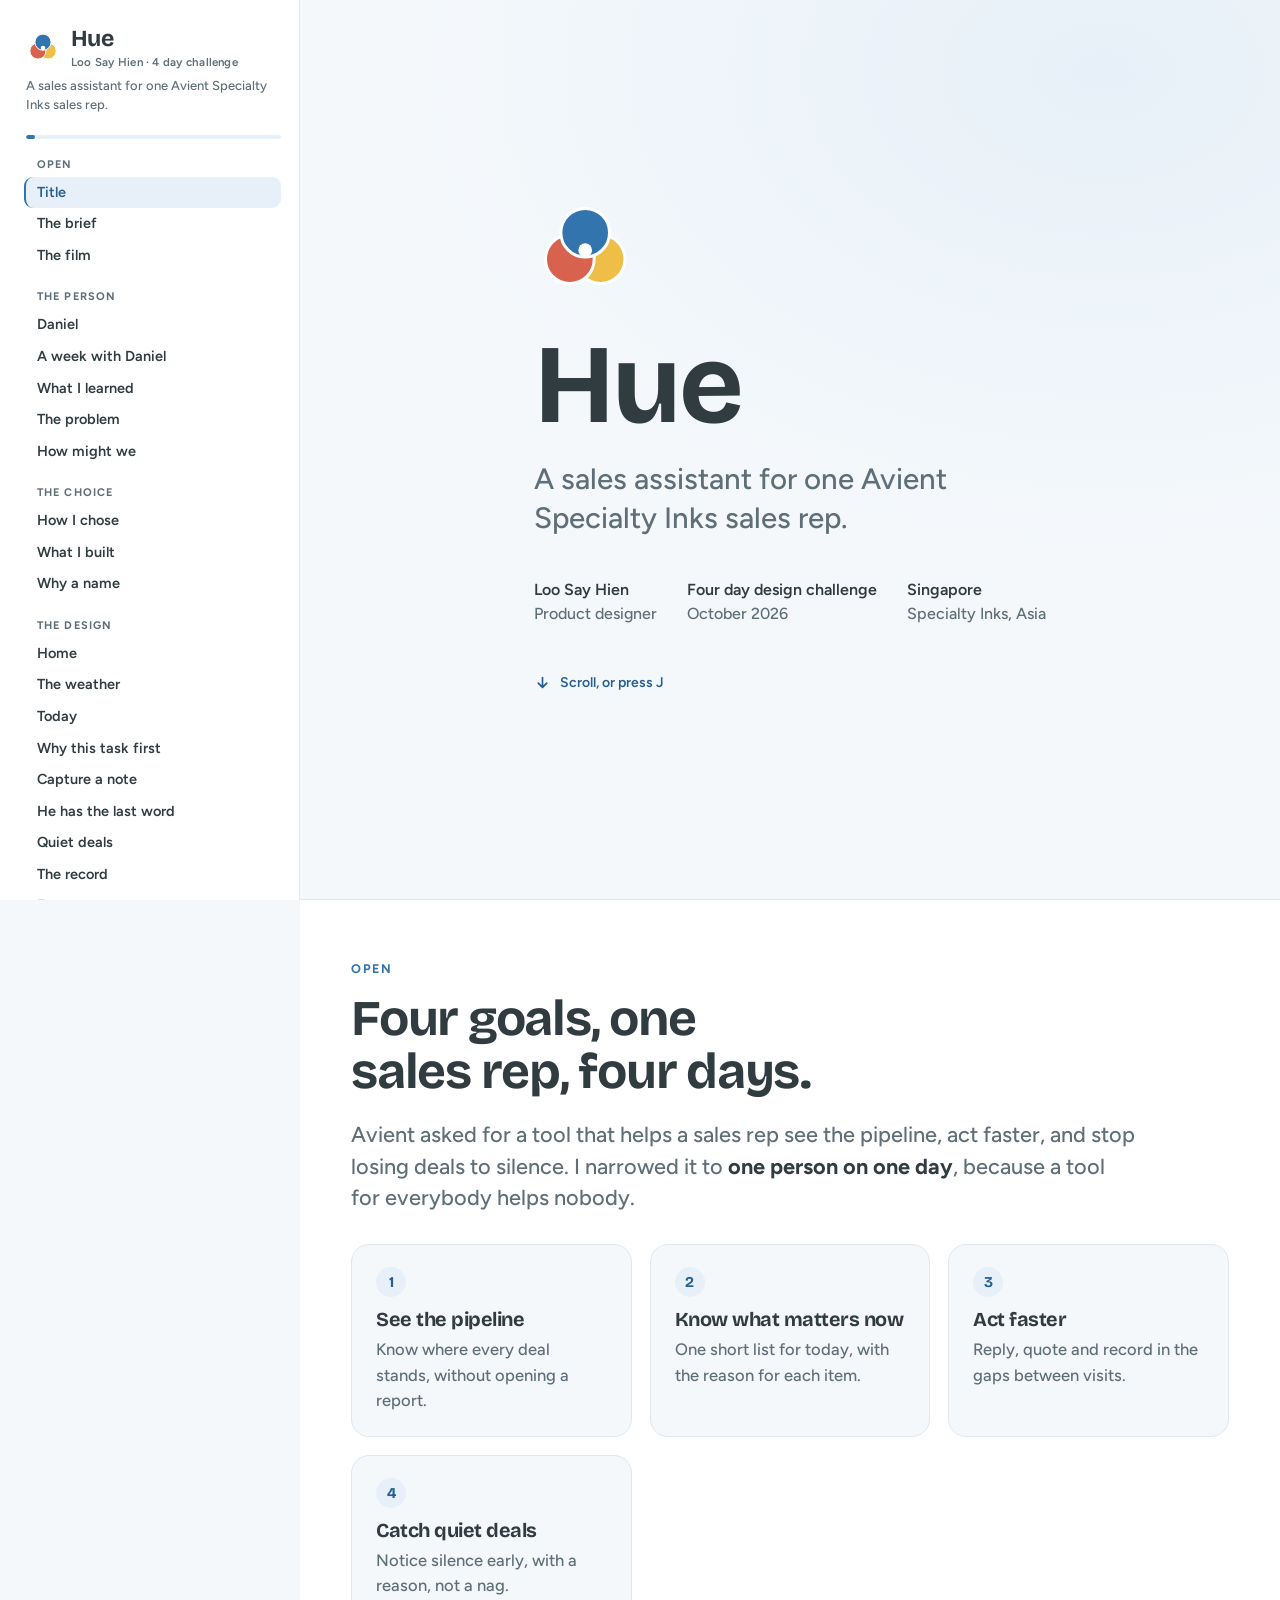
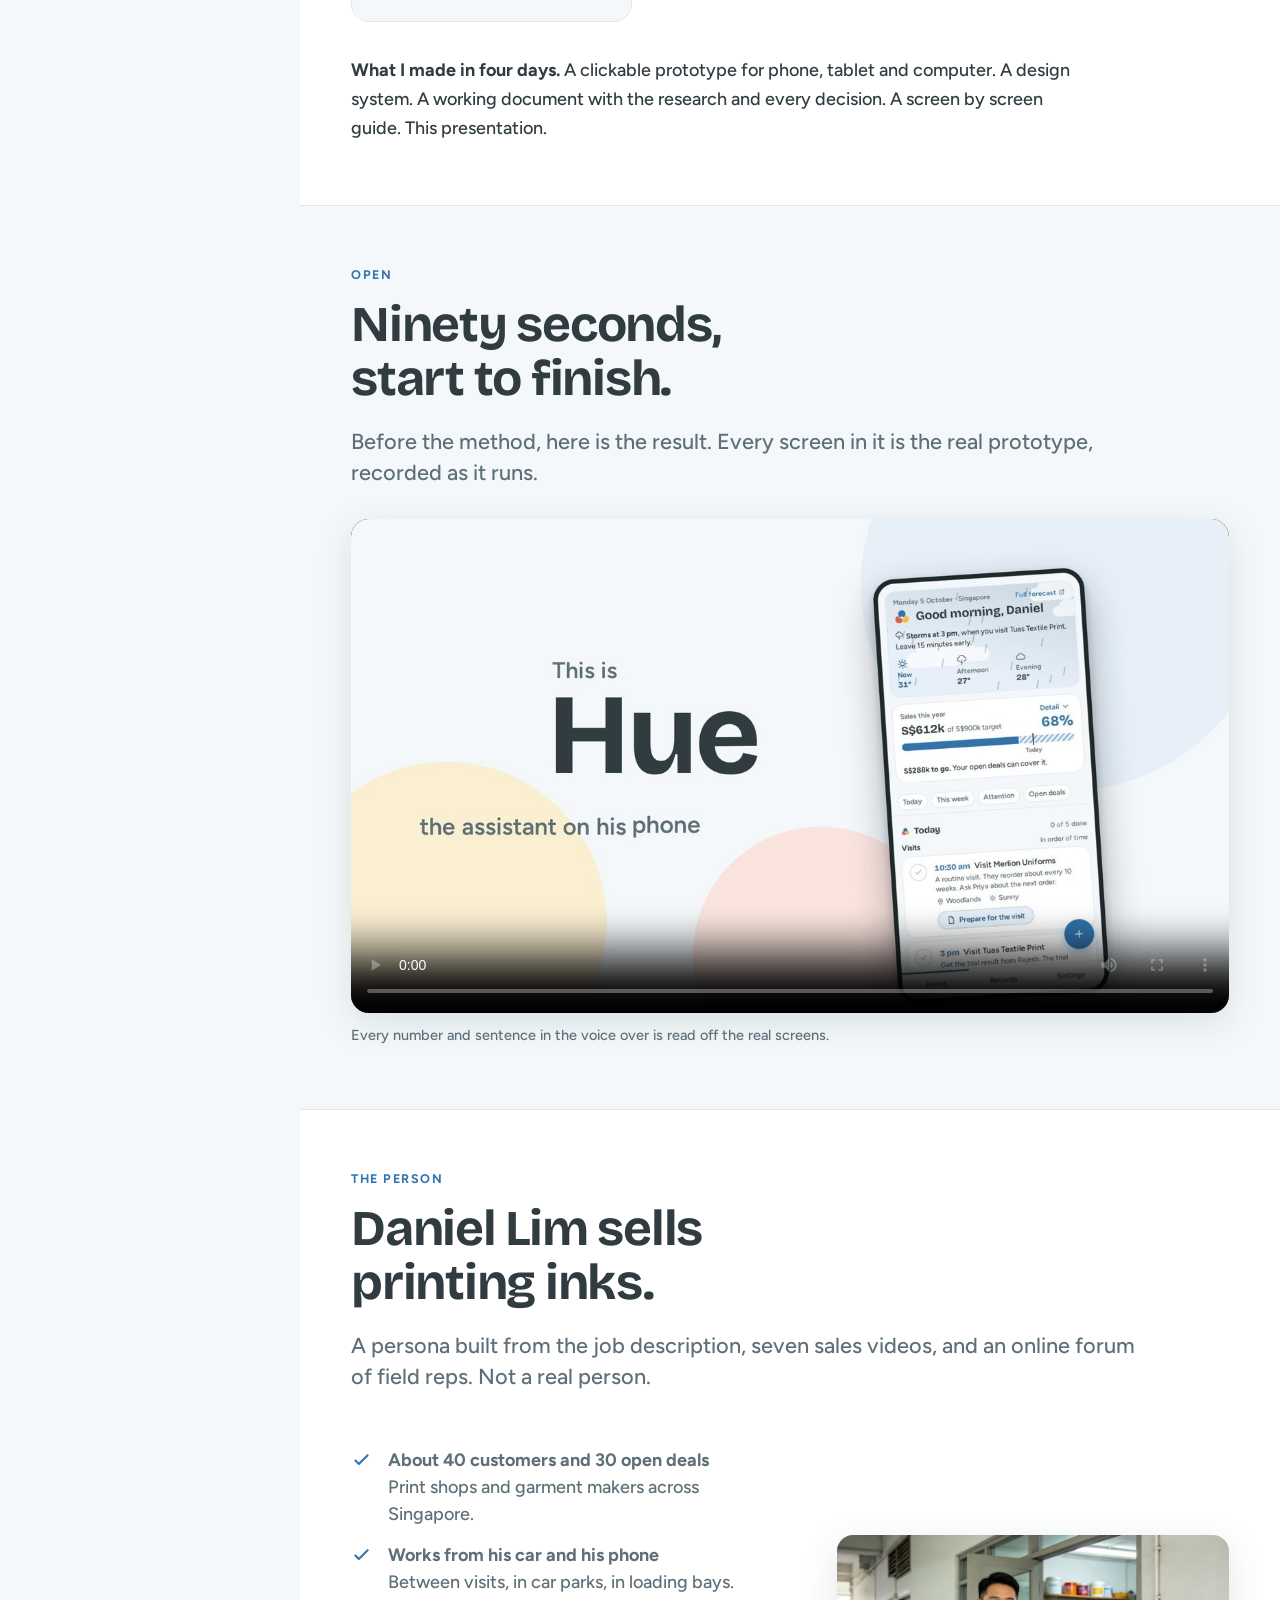
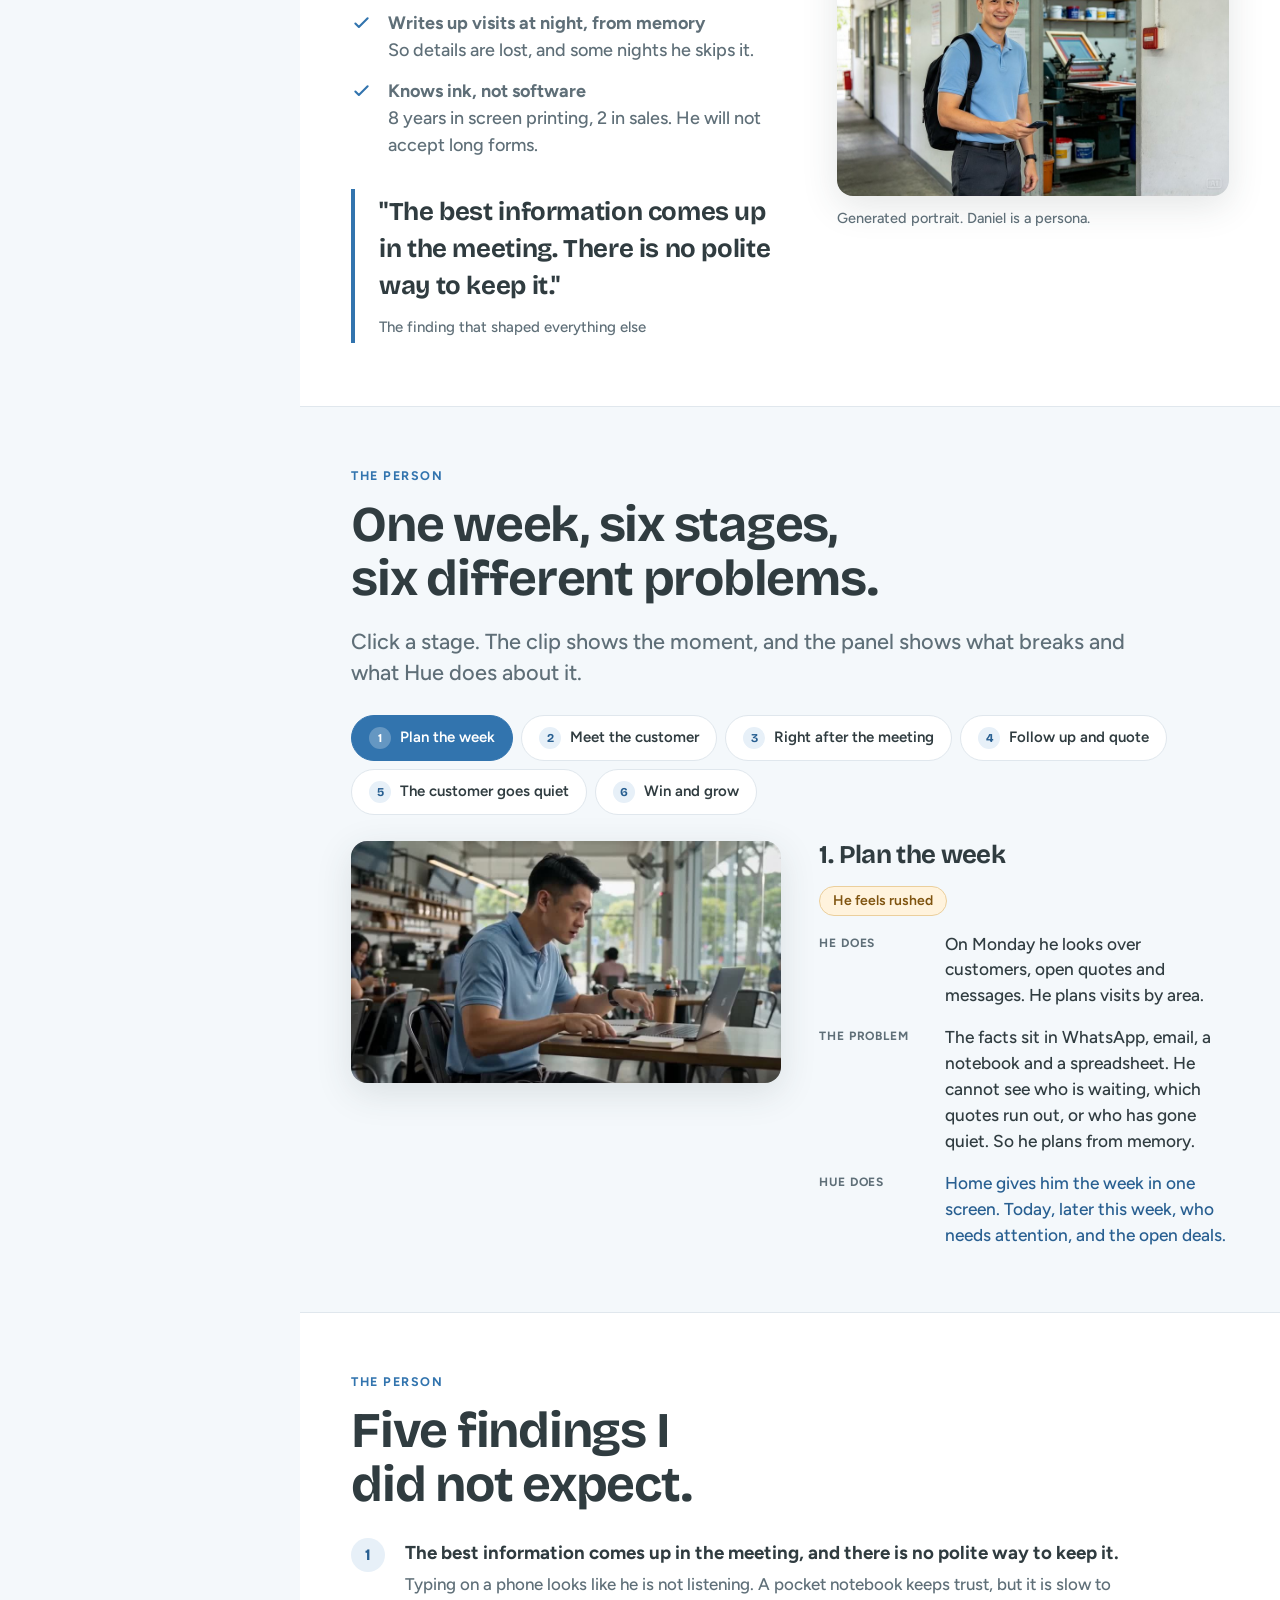
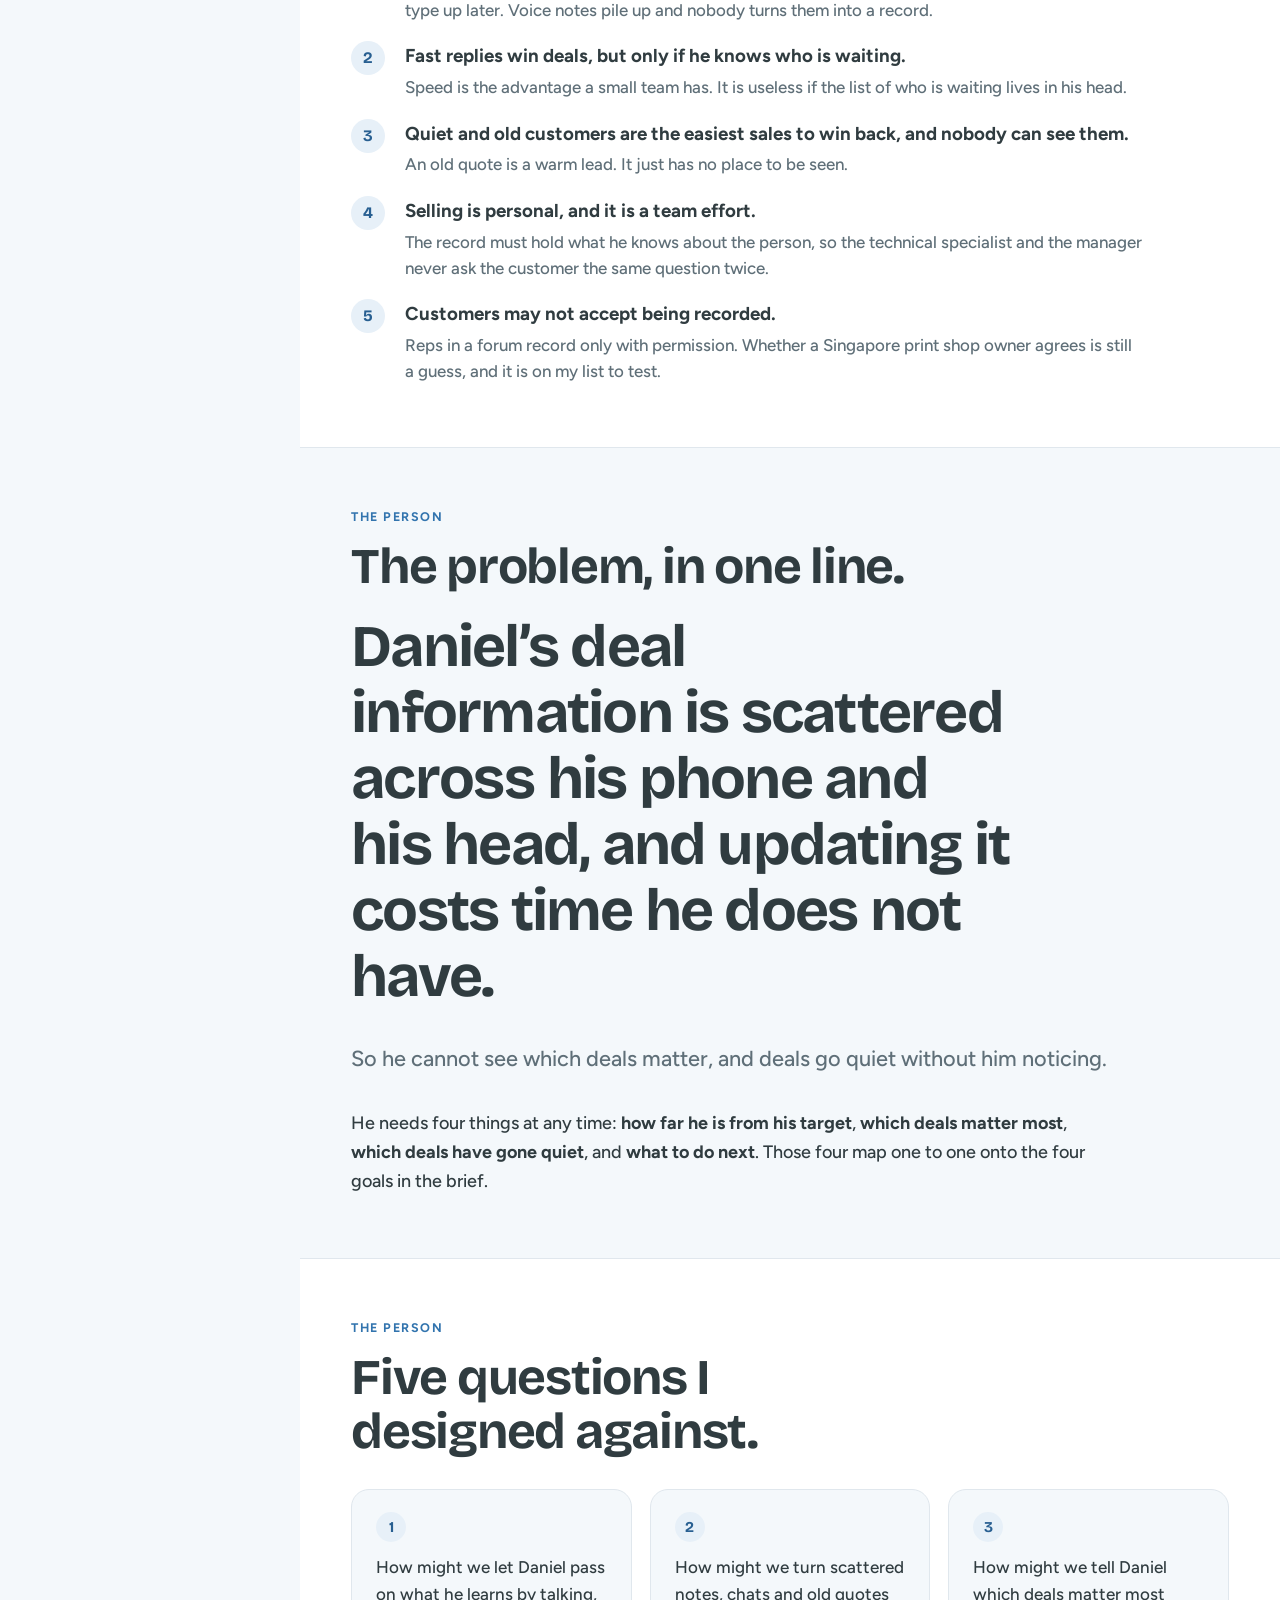
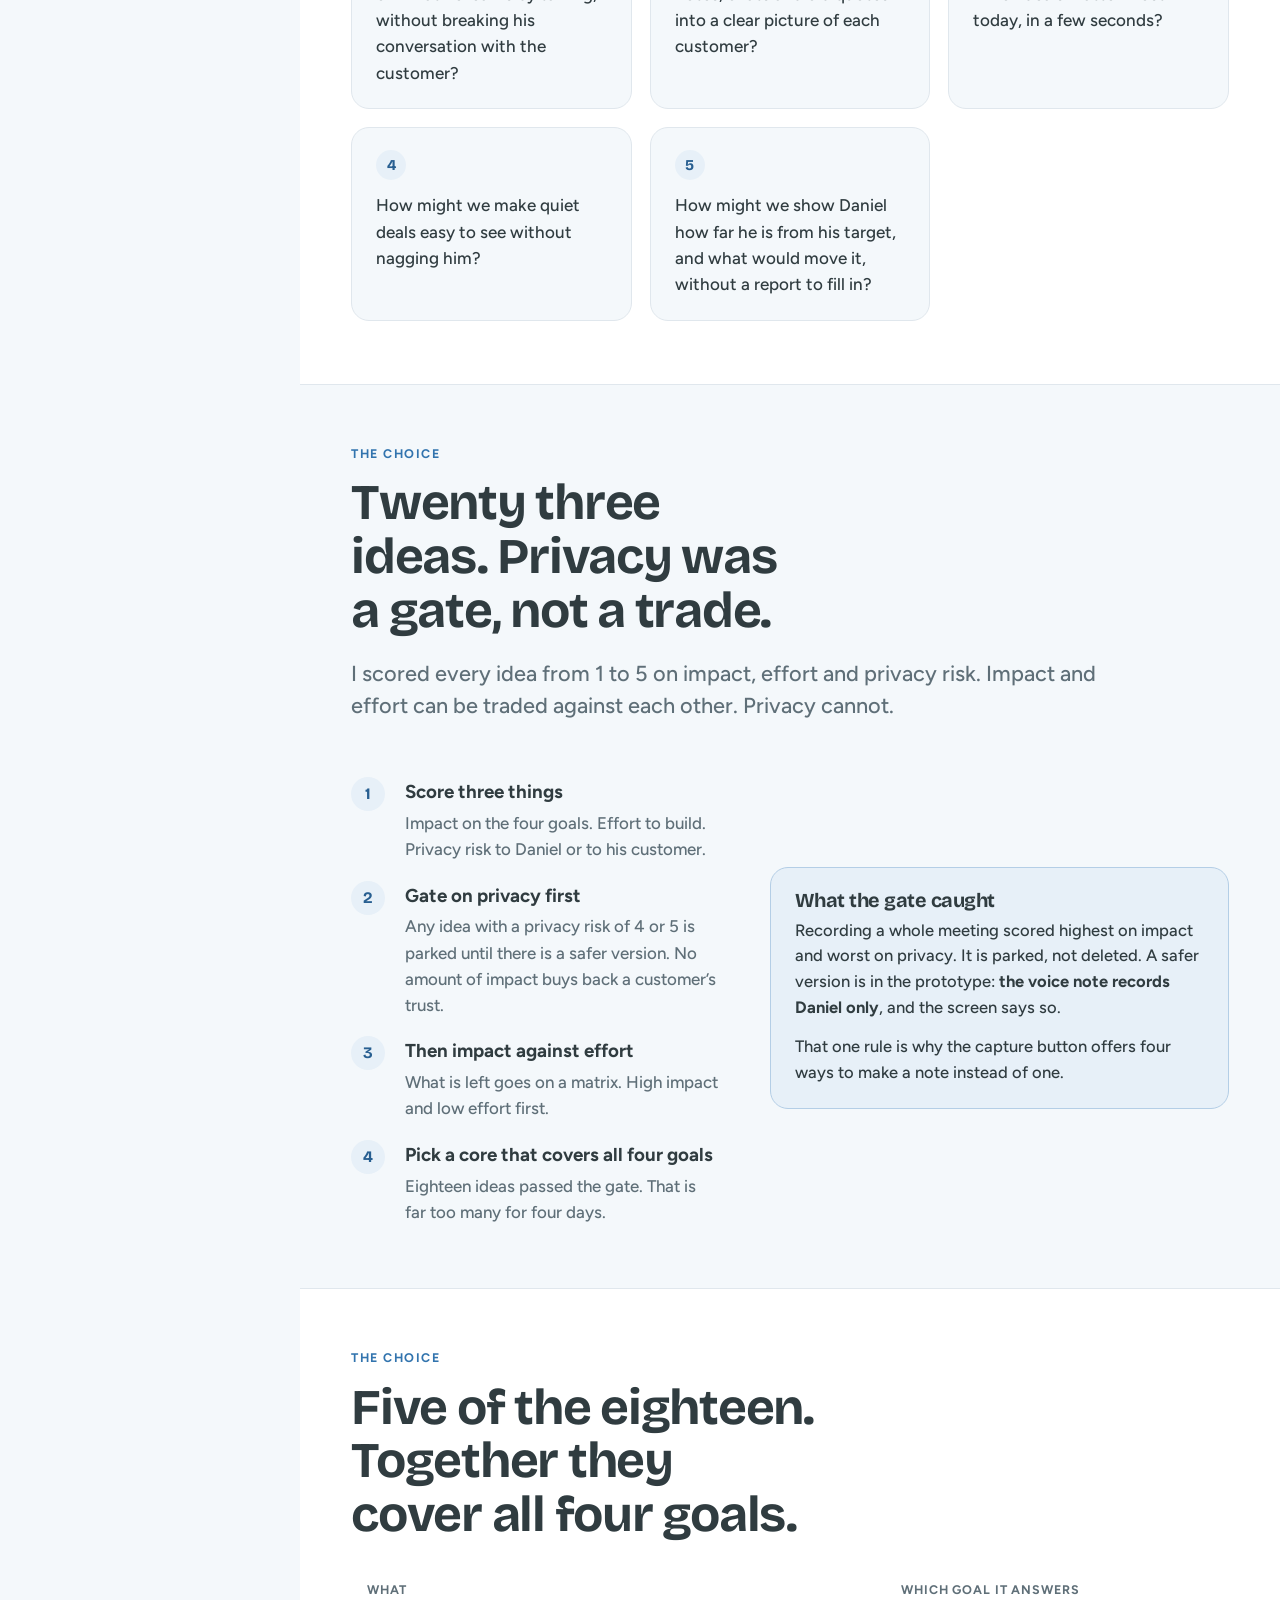
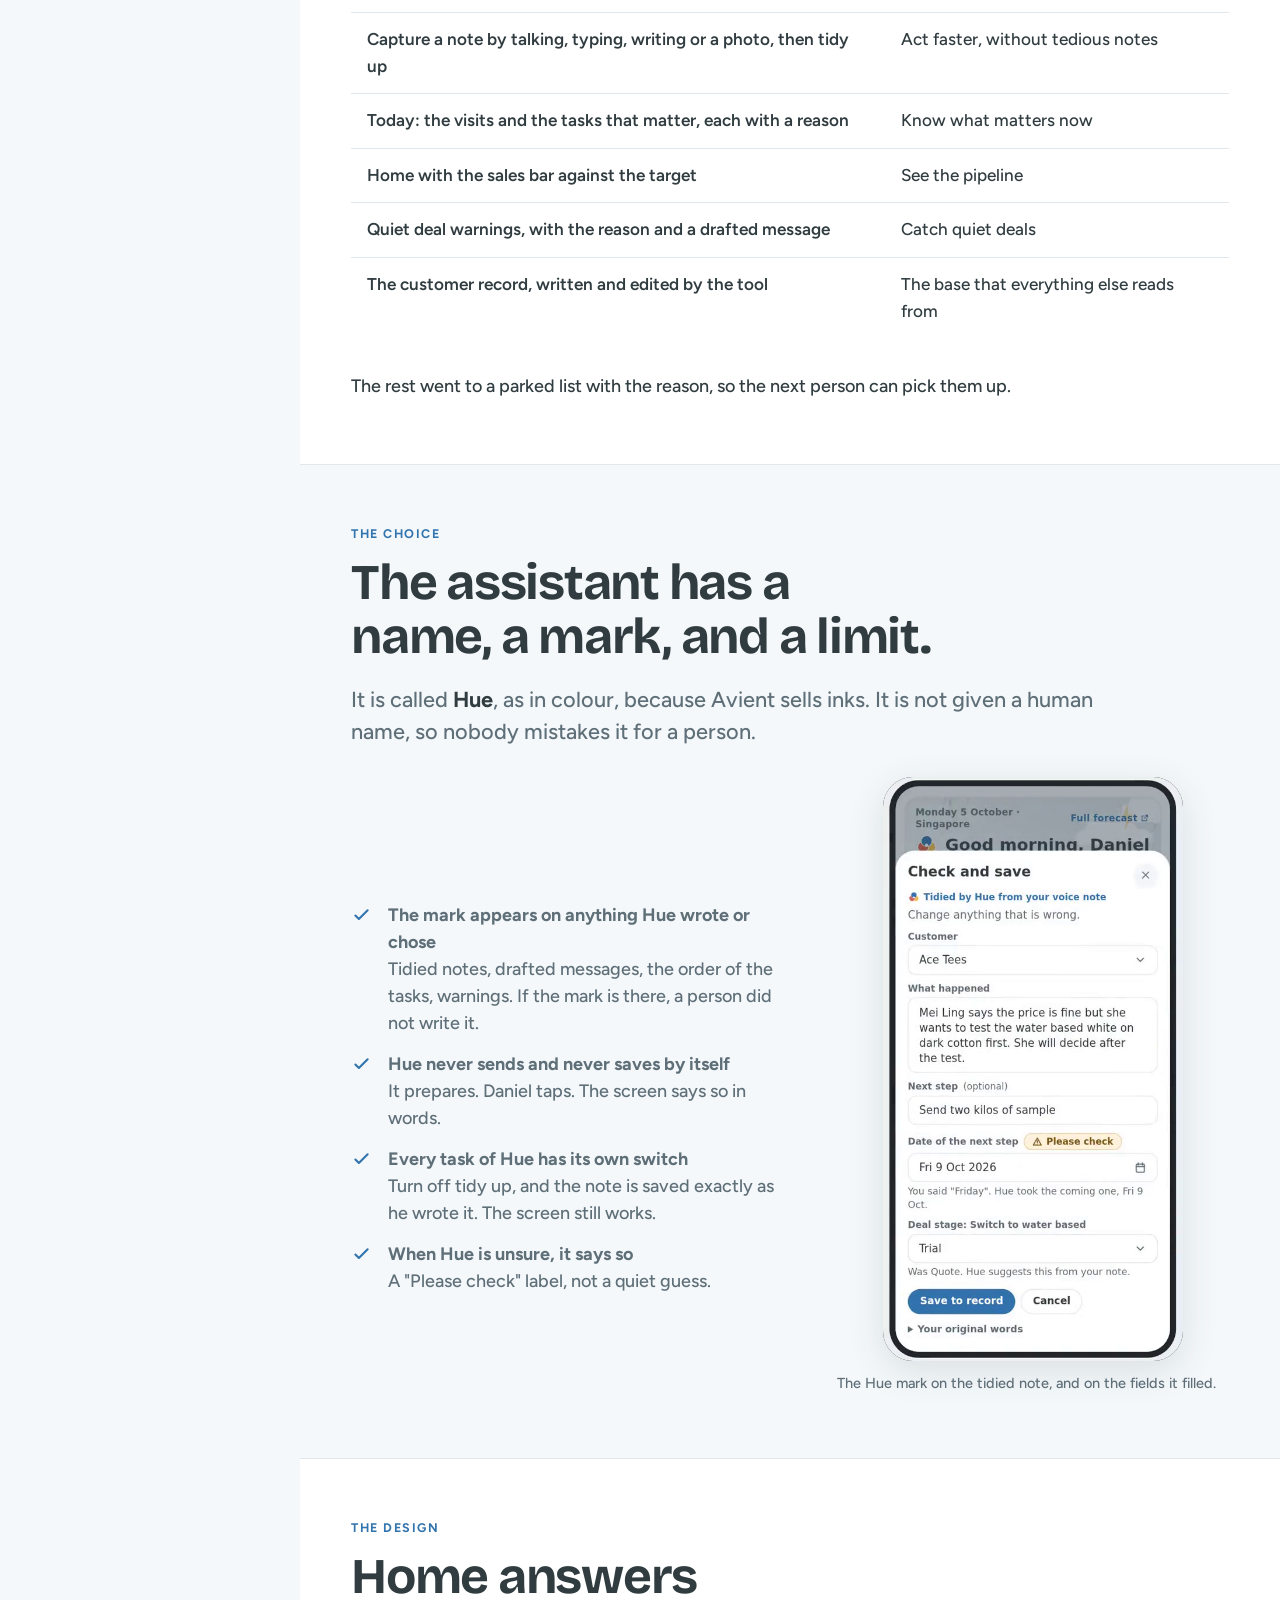
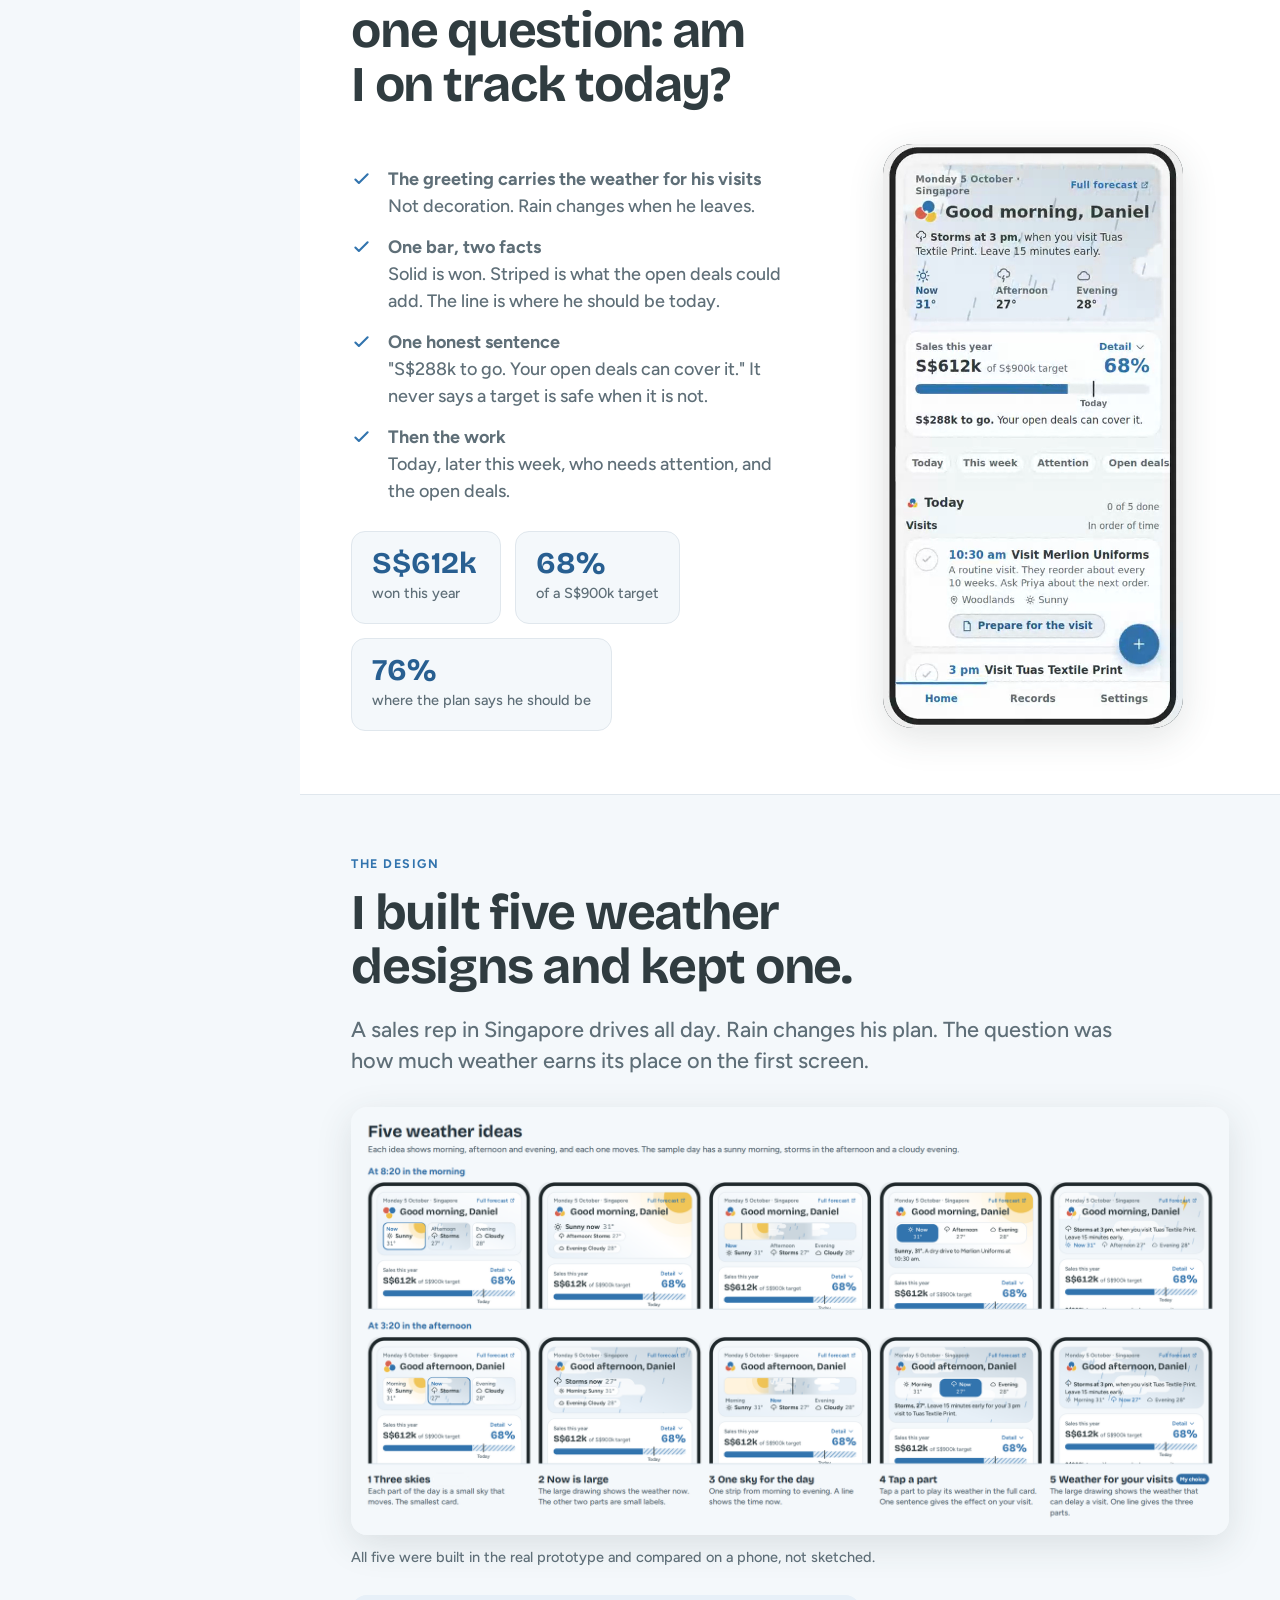
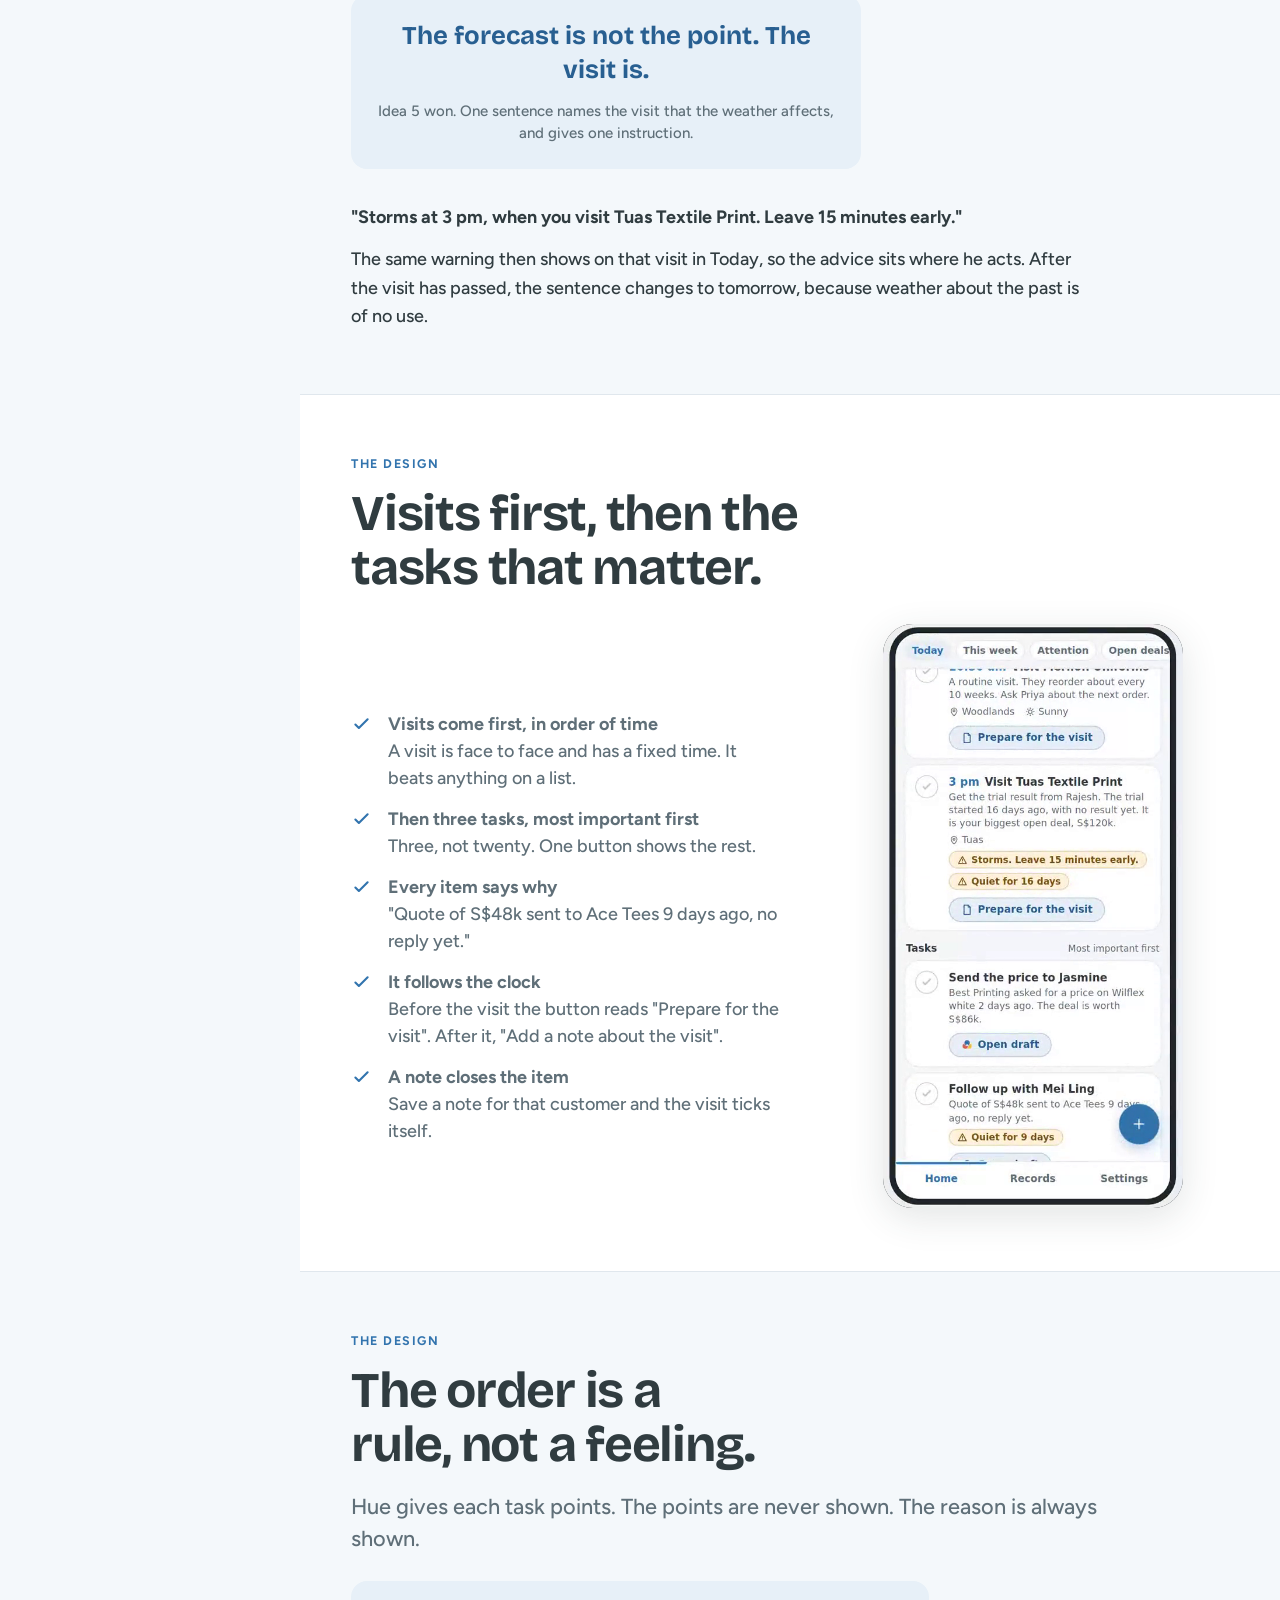
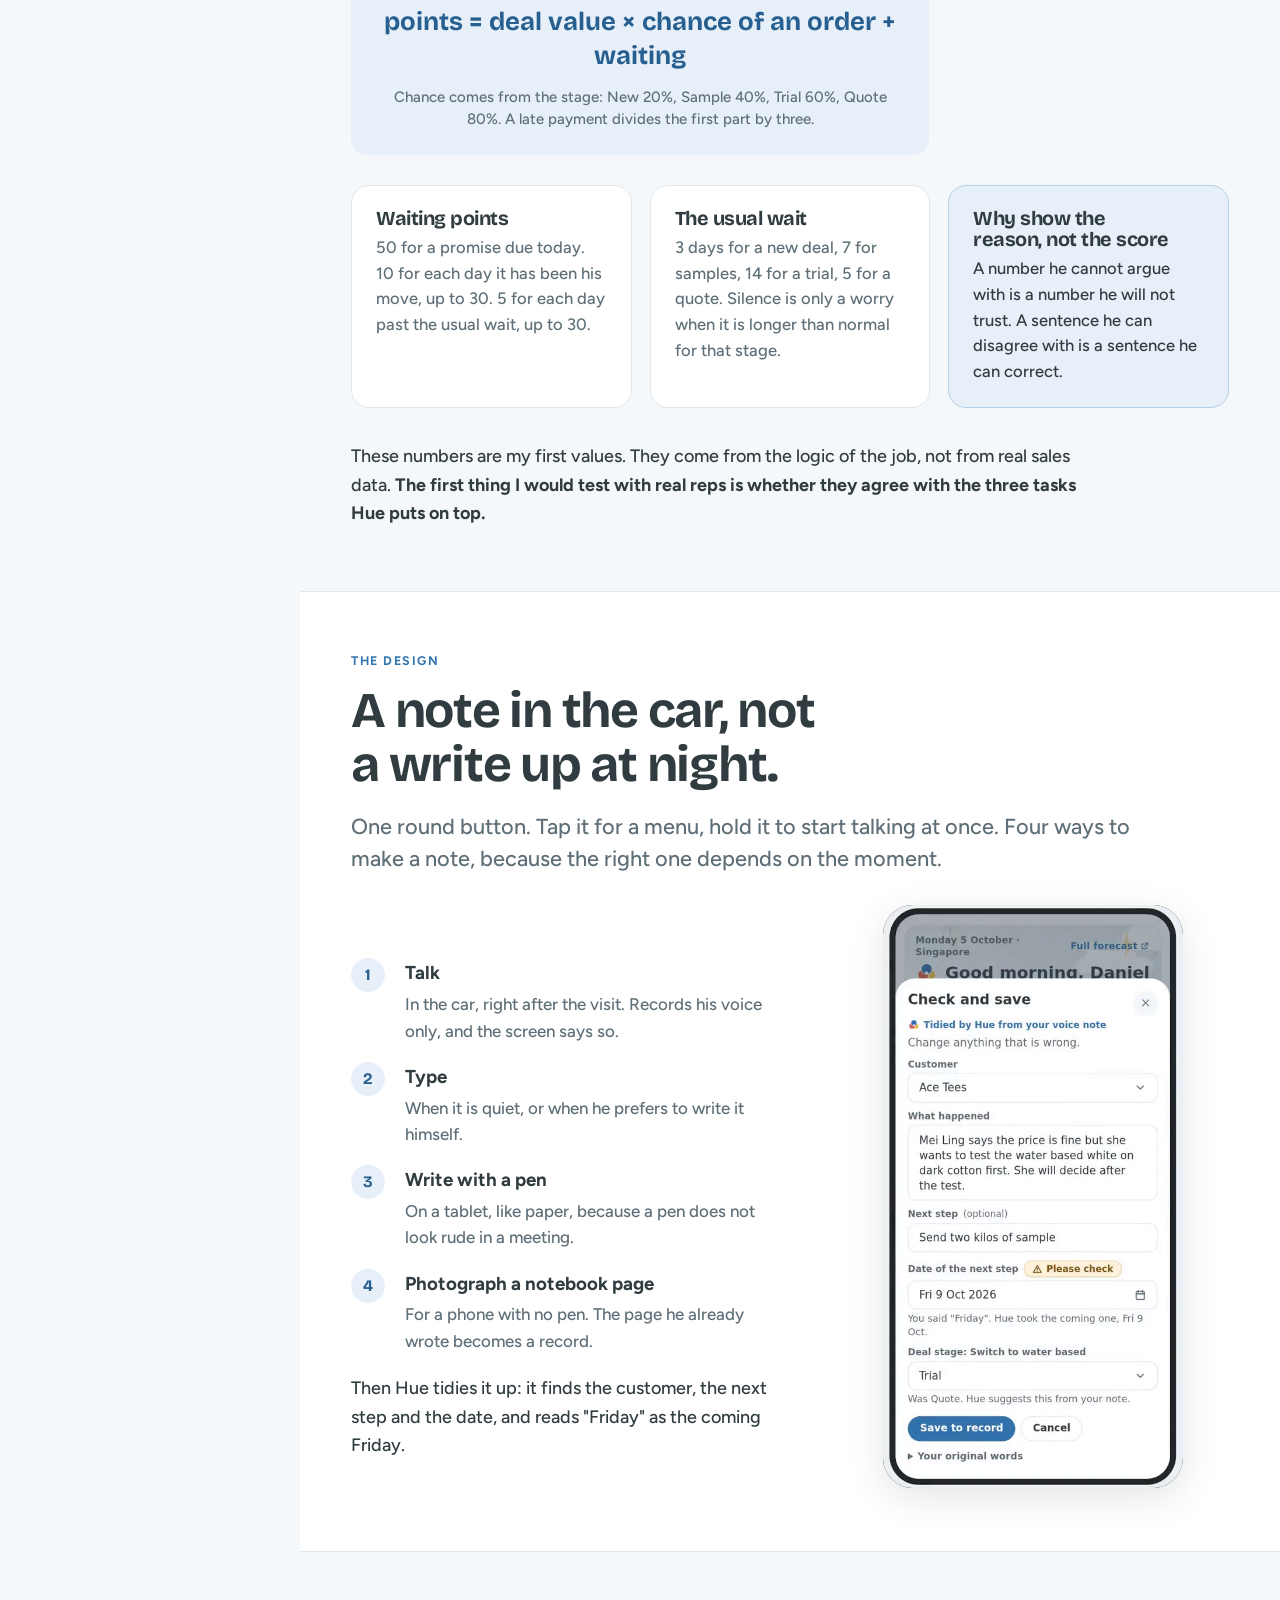
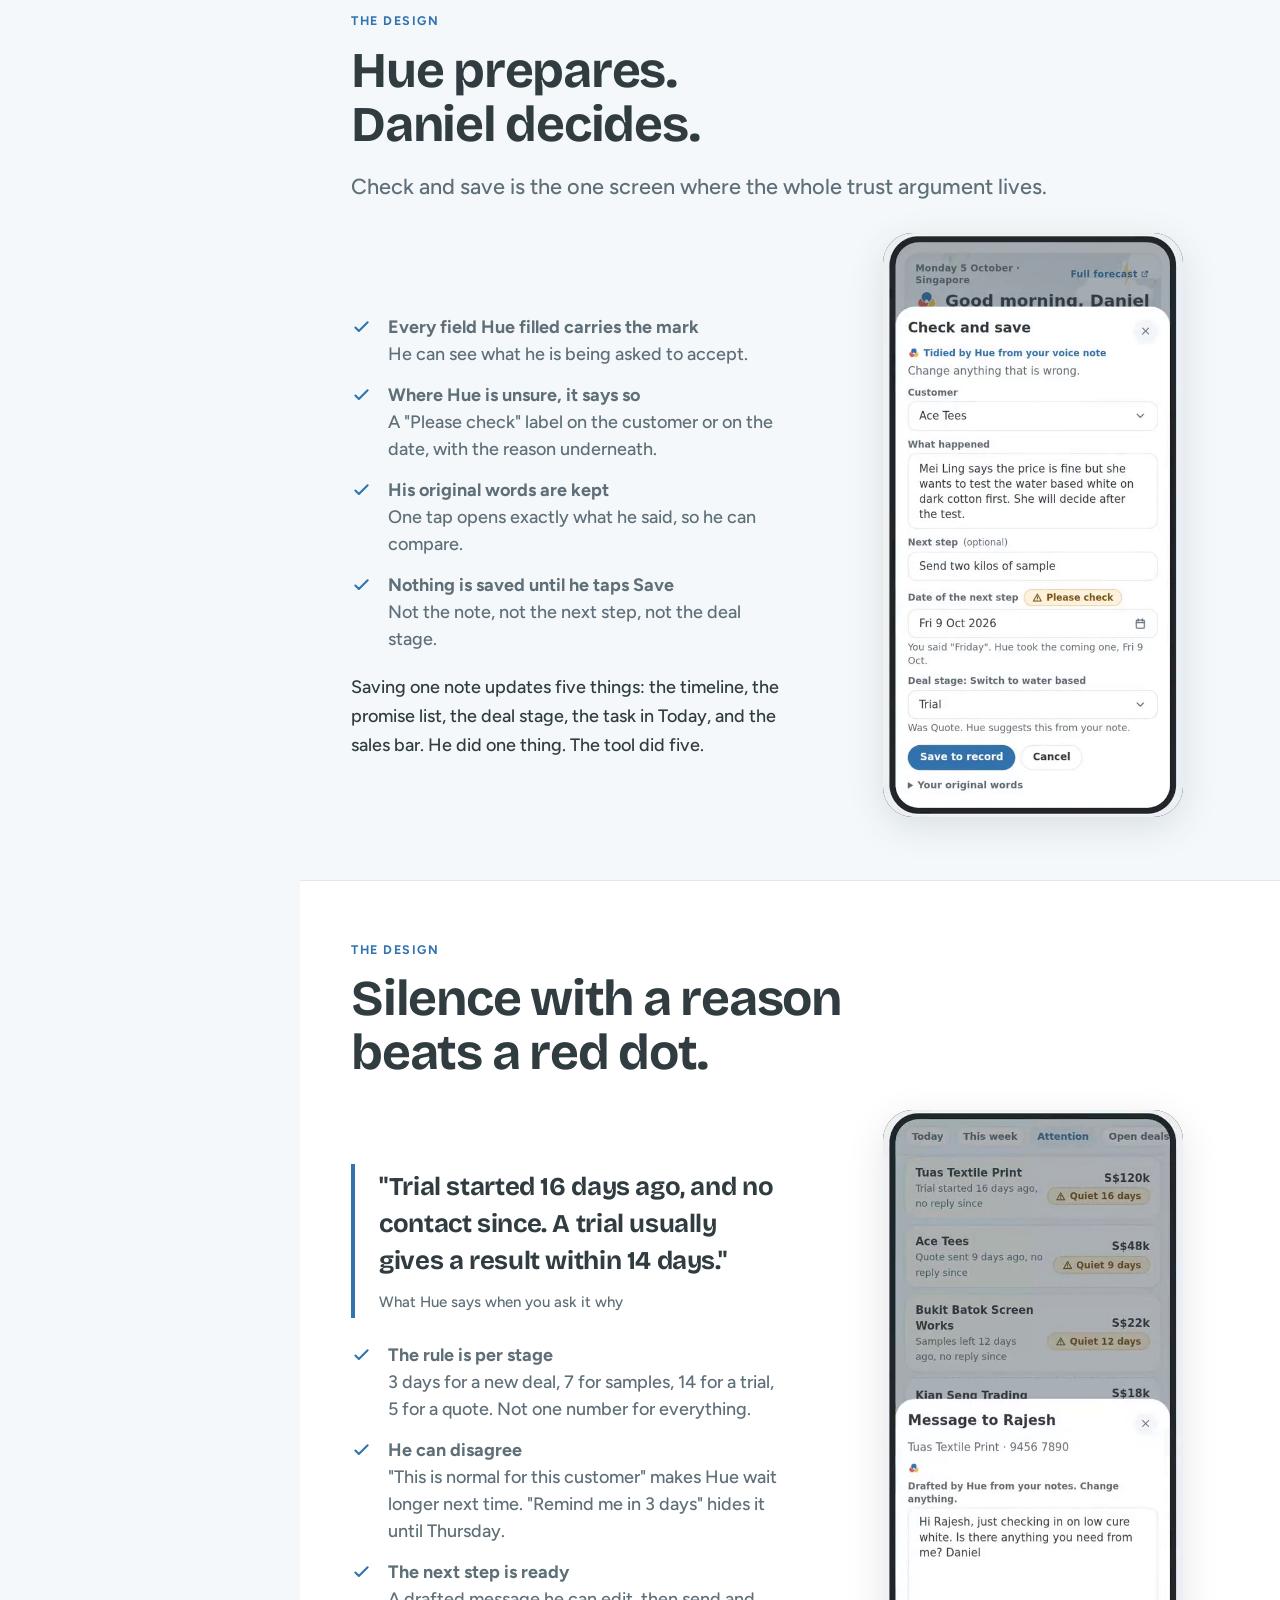
==== commit fe9c9402: "Film v4, weather picture label, persona facts from the working document The film: words of a cross f" ====
--- a/index.html
+++ b/index.html
@@ -335,10 +335,10 @@
   lede:'A persona built from the job description, seven sales videos, and an online forum of field reps. Not a real person.',
   html:'<div class="split"><div>'+
    '<ul class="ticks">'+
-   '<li>'+ic.tick+'<span><b>Eight customers a day</b><span>Print shops and garment makers across Singapore.</span></span></li>'+
+   '<li>'+ic.tick+'<span><b>About 40 customers and 30 open deals</b><span>Print shops and garment makers across Singapore.</span></span></li>'+
    '<li>'+ic.tick+'<span><b>Works from his car and his phone</b><span>Between visits, in car parks, in loading bays.</span></span></li>'+
-   '<li>'+ic.tick+'<span><b>Writes up notes at night</b><span>About one hour, from memory, and often skipped.</span></span></li>'+
-   '<li>'+ic.tick+'<span><b>Knows ink, not software</b><span>He will not learn a system. The system must fit him.</span></span></li></ul>'+
+   '<li>'+ic.tick+'<span><b>Writes up visits at night, from memory</b><span>So details are lost, and some nights he skips it.</span></span></li>'+
+   '<li>'+ic.tick+'<span><b>Knows ink, not software</b><span>8 years in screen printing, 2 in sales. He will not accept long forms.</span></span></li></ul>'+
    '<div class="quote"><p>"The best information comes up in the meeting. There is no polite way to keep it."</p>'+
    '<cite>The finding that shaped everything else</cite></div>'+
    '</div><div>'+shot('daniel.jpg','Daniel Lim, the persona, outside a print shop in Singapore')+
@@ -457,7 +457,7 @@
    '<div class="body sp"><p>These numbers are my first values. They come from the logic of the job, not from real sales data. <b>The first thing I would test with real reps is whether they agree with the three tasks Hue puts on top.</b></p></div>',
   note:'Say the formula out loud once. Then the honest line: these numbers are guesses and here is how I would check them. That line is worth more than the formula.'},
 
-{id:'capture', ch:'The design', nav:'Capture a note', h2:'Twenty seconds in the car, not one hour at night.',
+{id:'capture', ch:'The design', nav:'Capture a note', h2:'A note in the car, not a write up at night.',
   lede:'One round button. Tap it for a menu, hold it to start talking at once. Four ways to make a note, because the right one depends on the moment.',
   html:'<div class="split flip"><div>'+phone('r2-note.mp4','r2-note.png')+'</div><div>'+
    '<ol class="numbered">'+
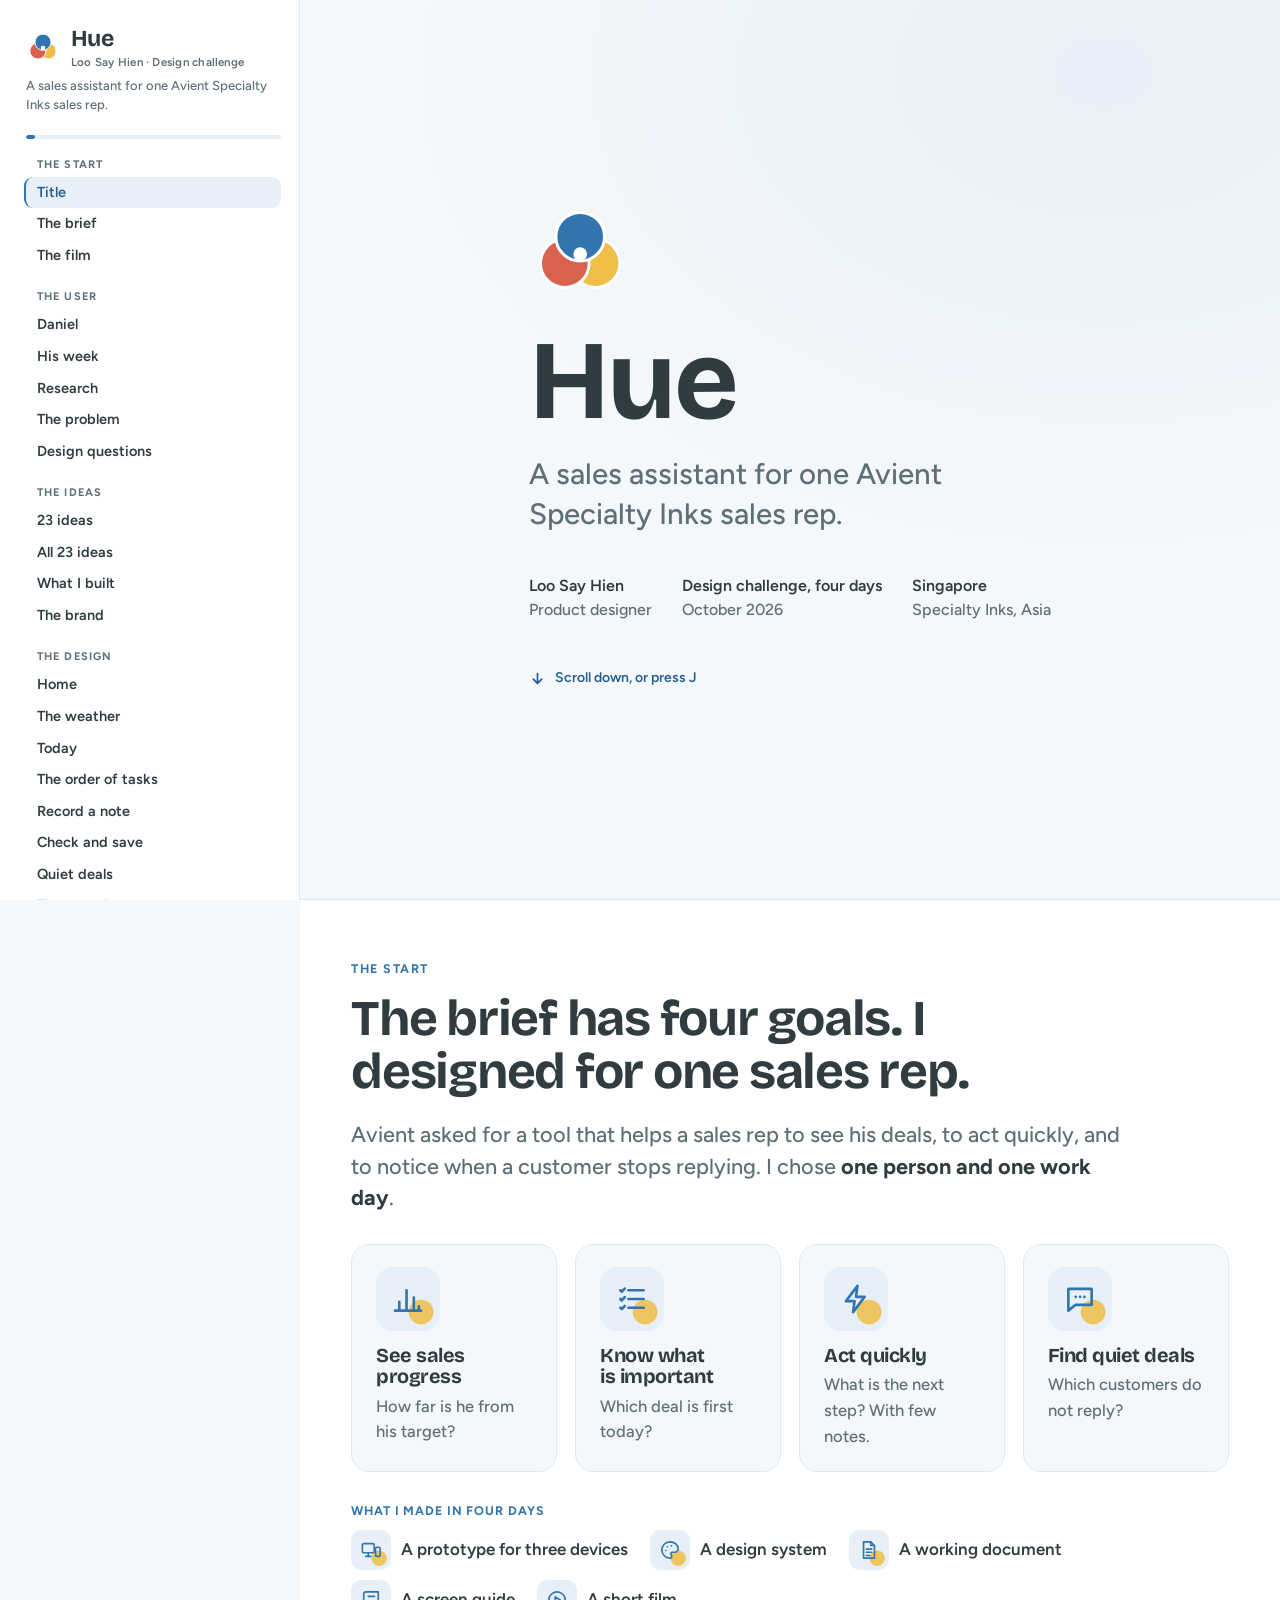
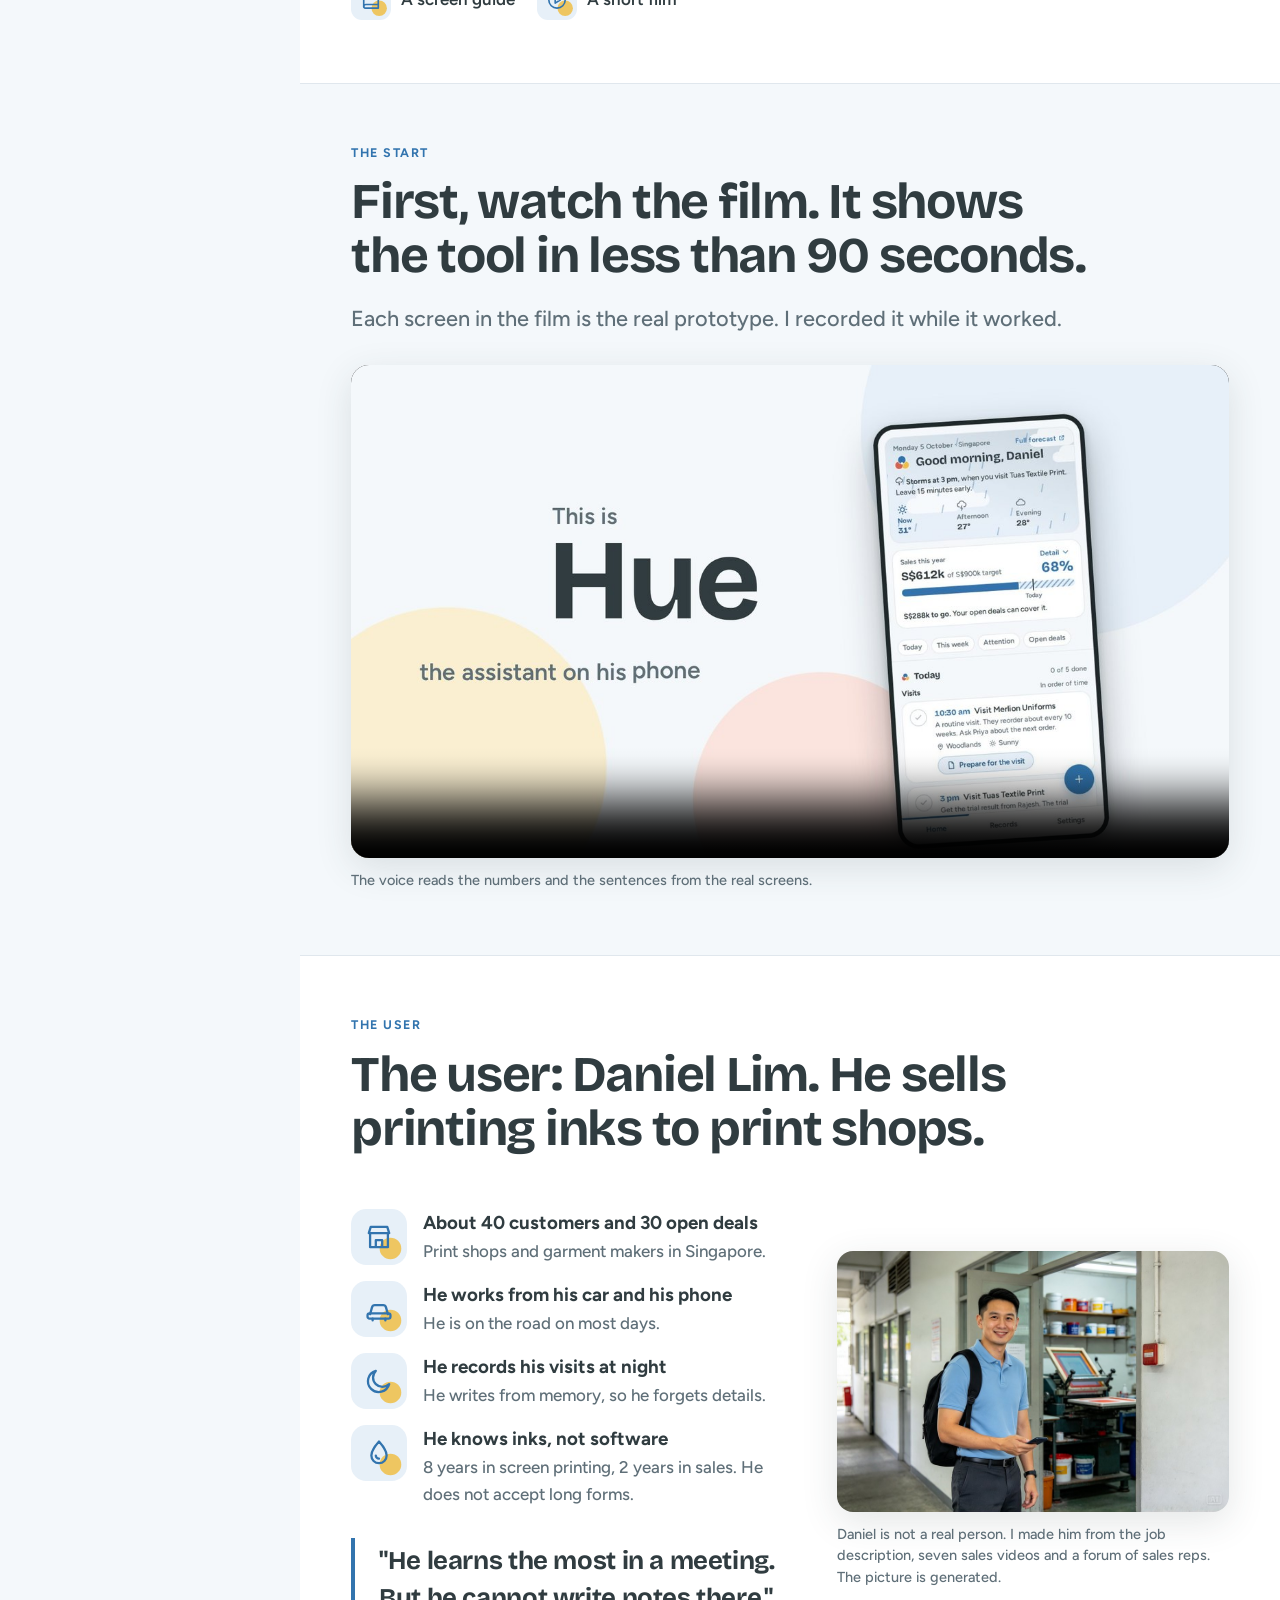
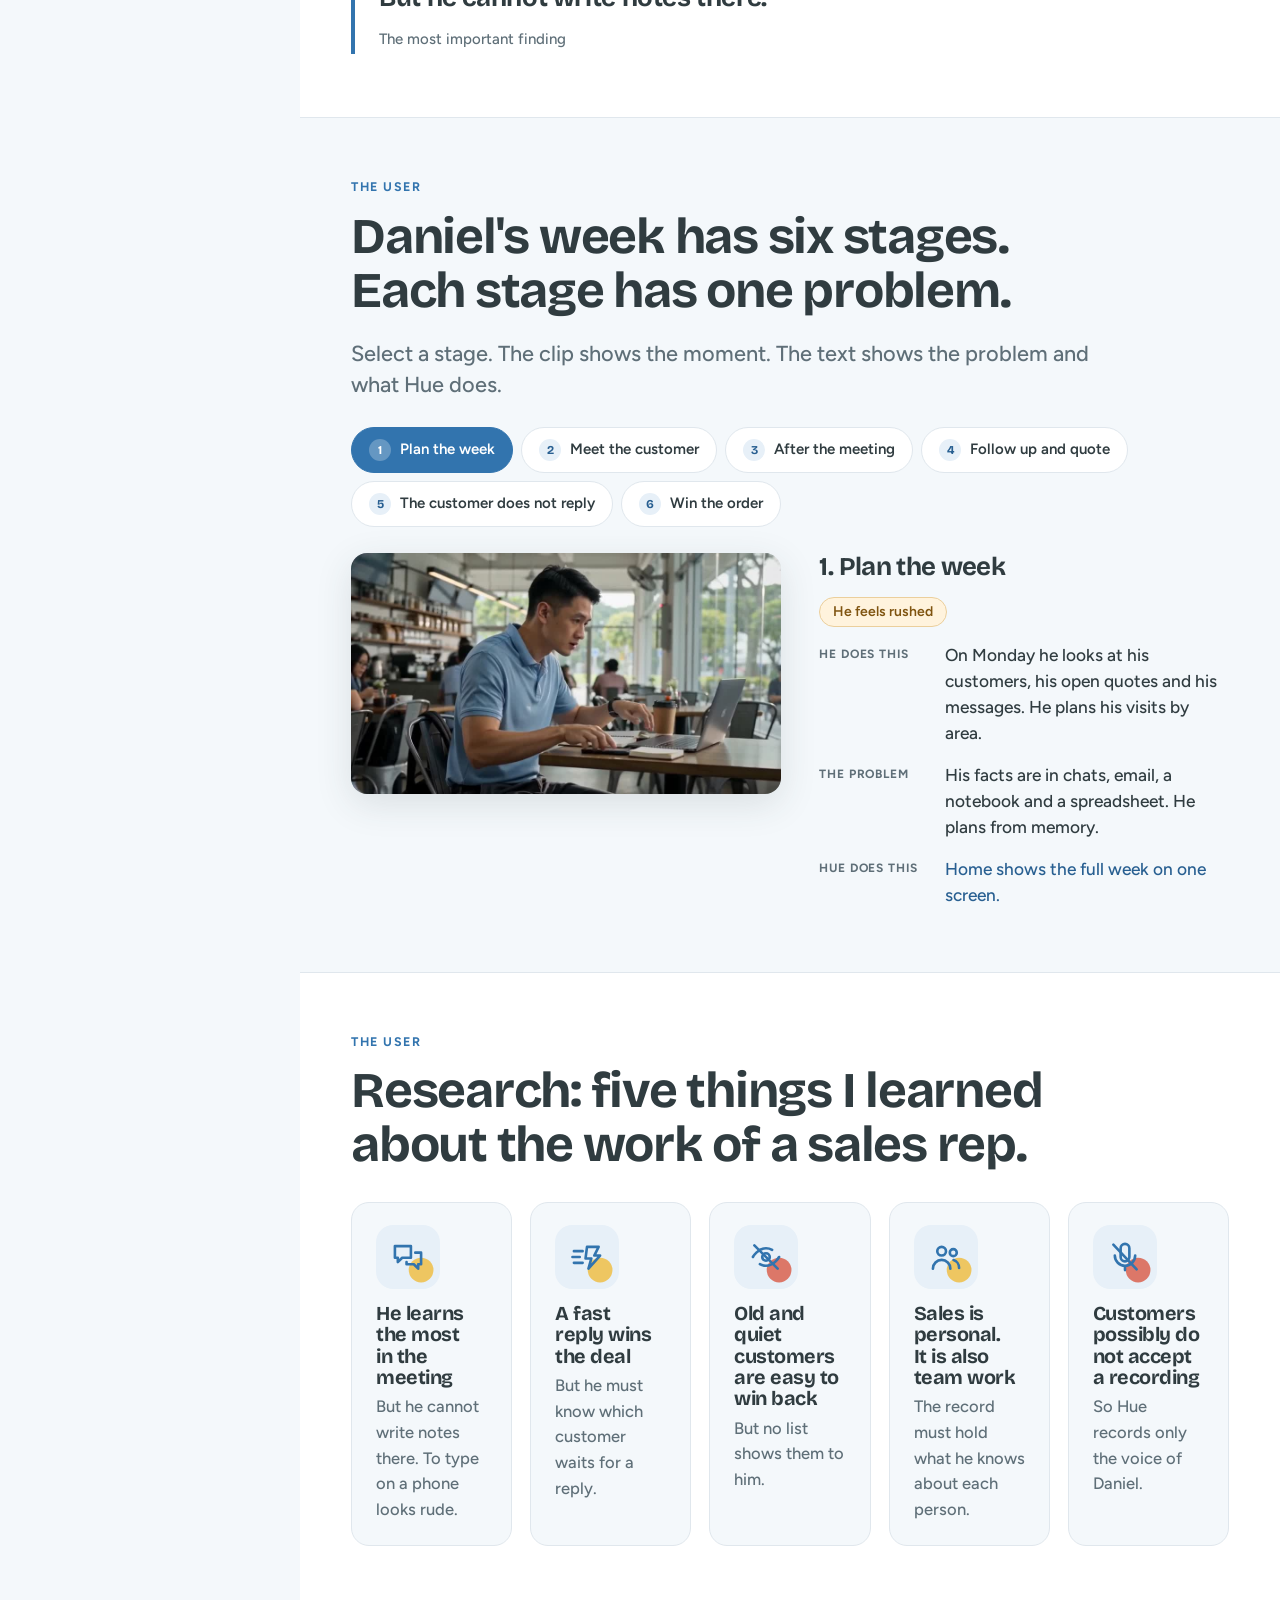
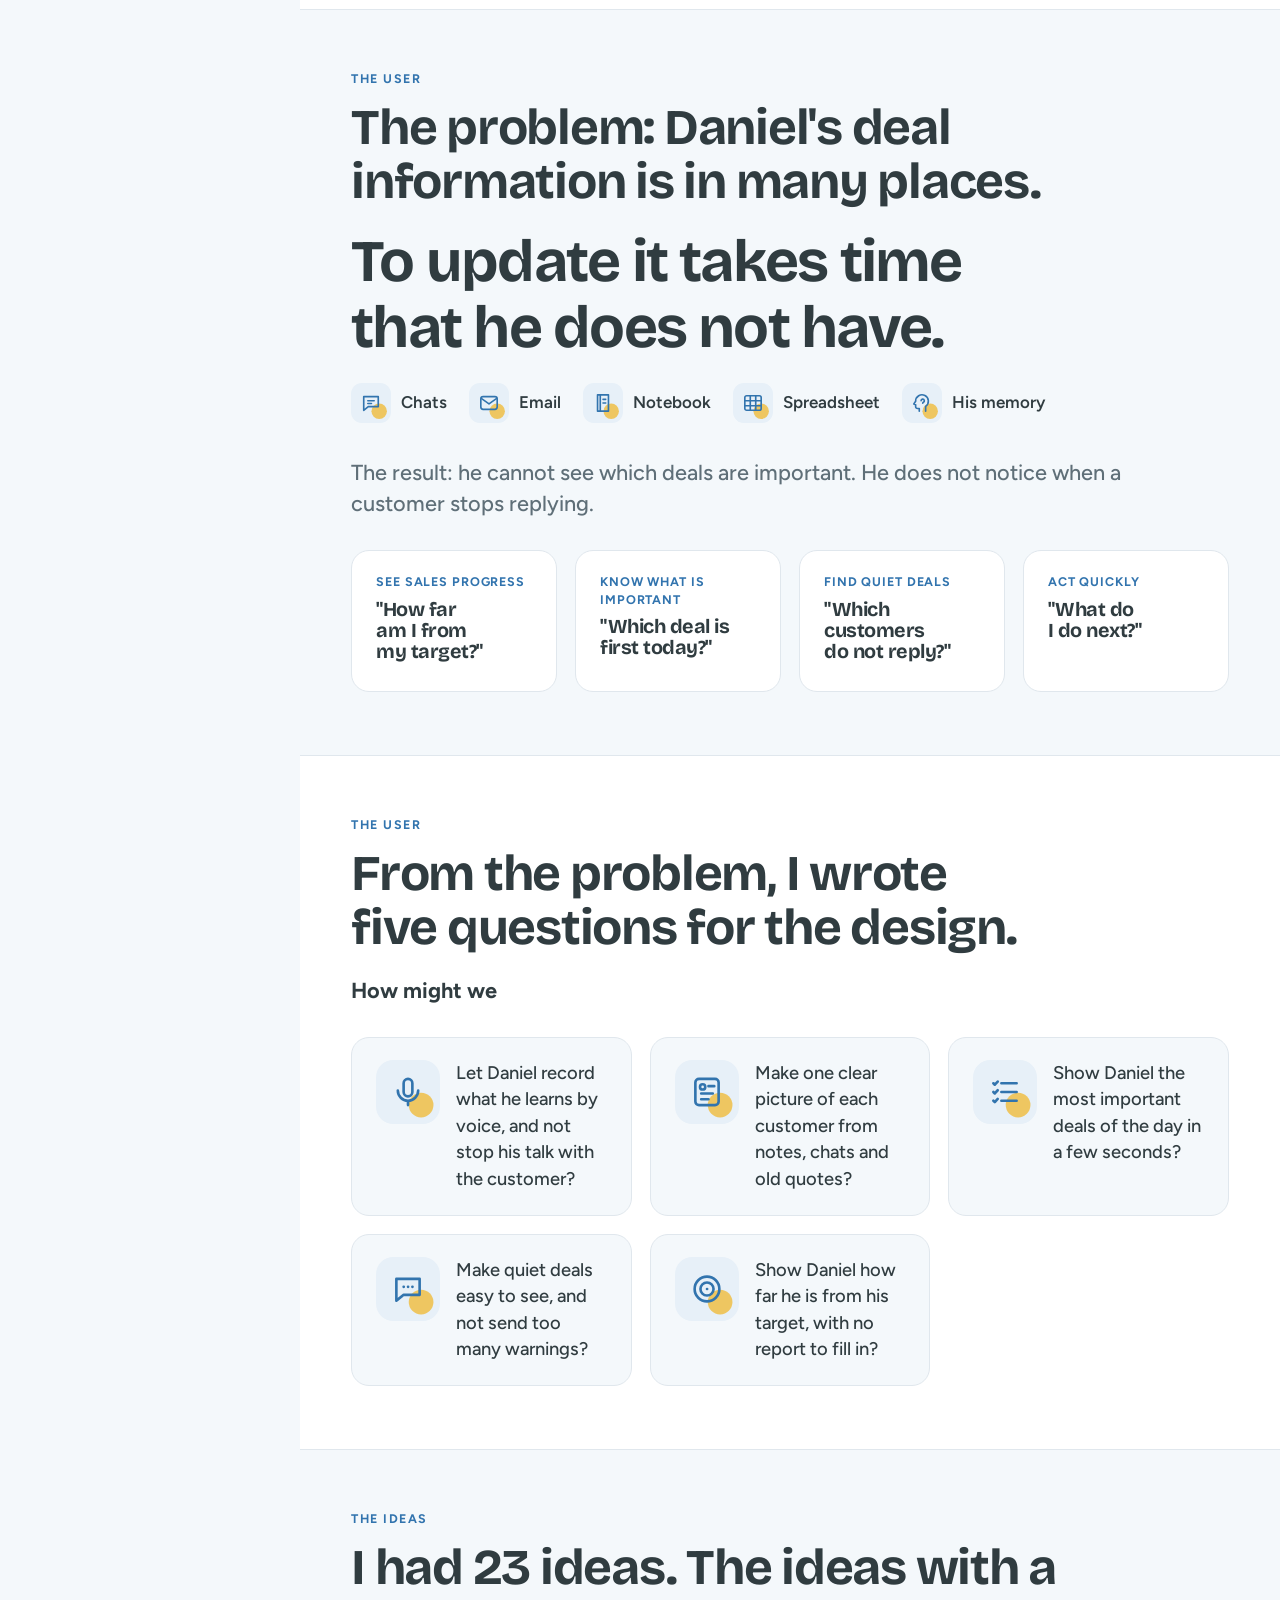
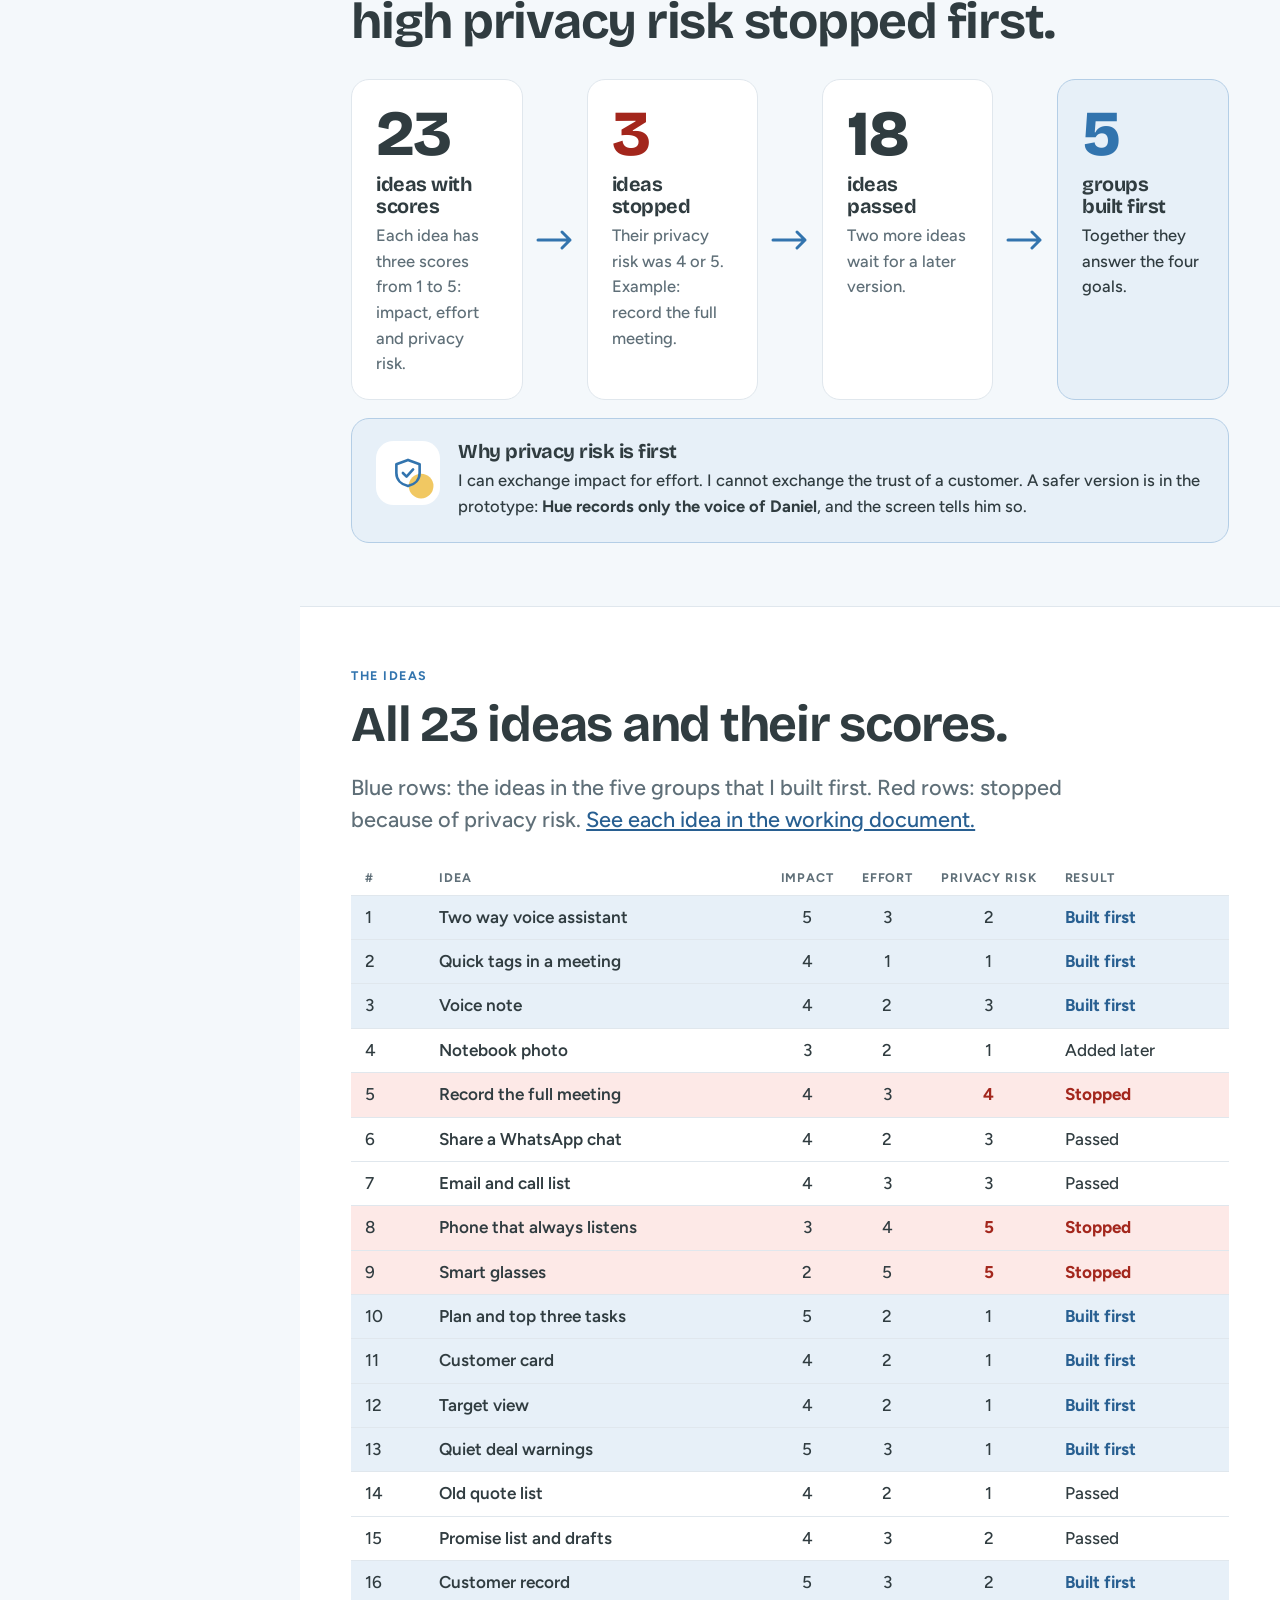
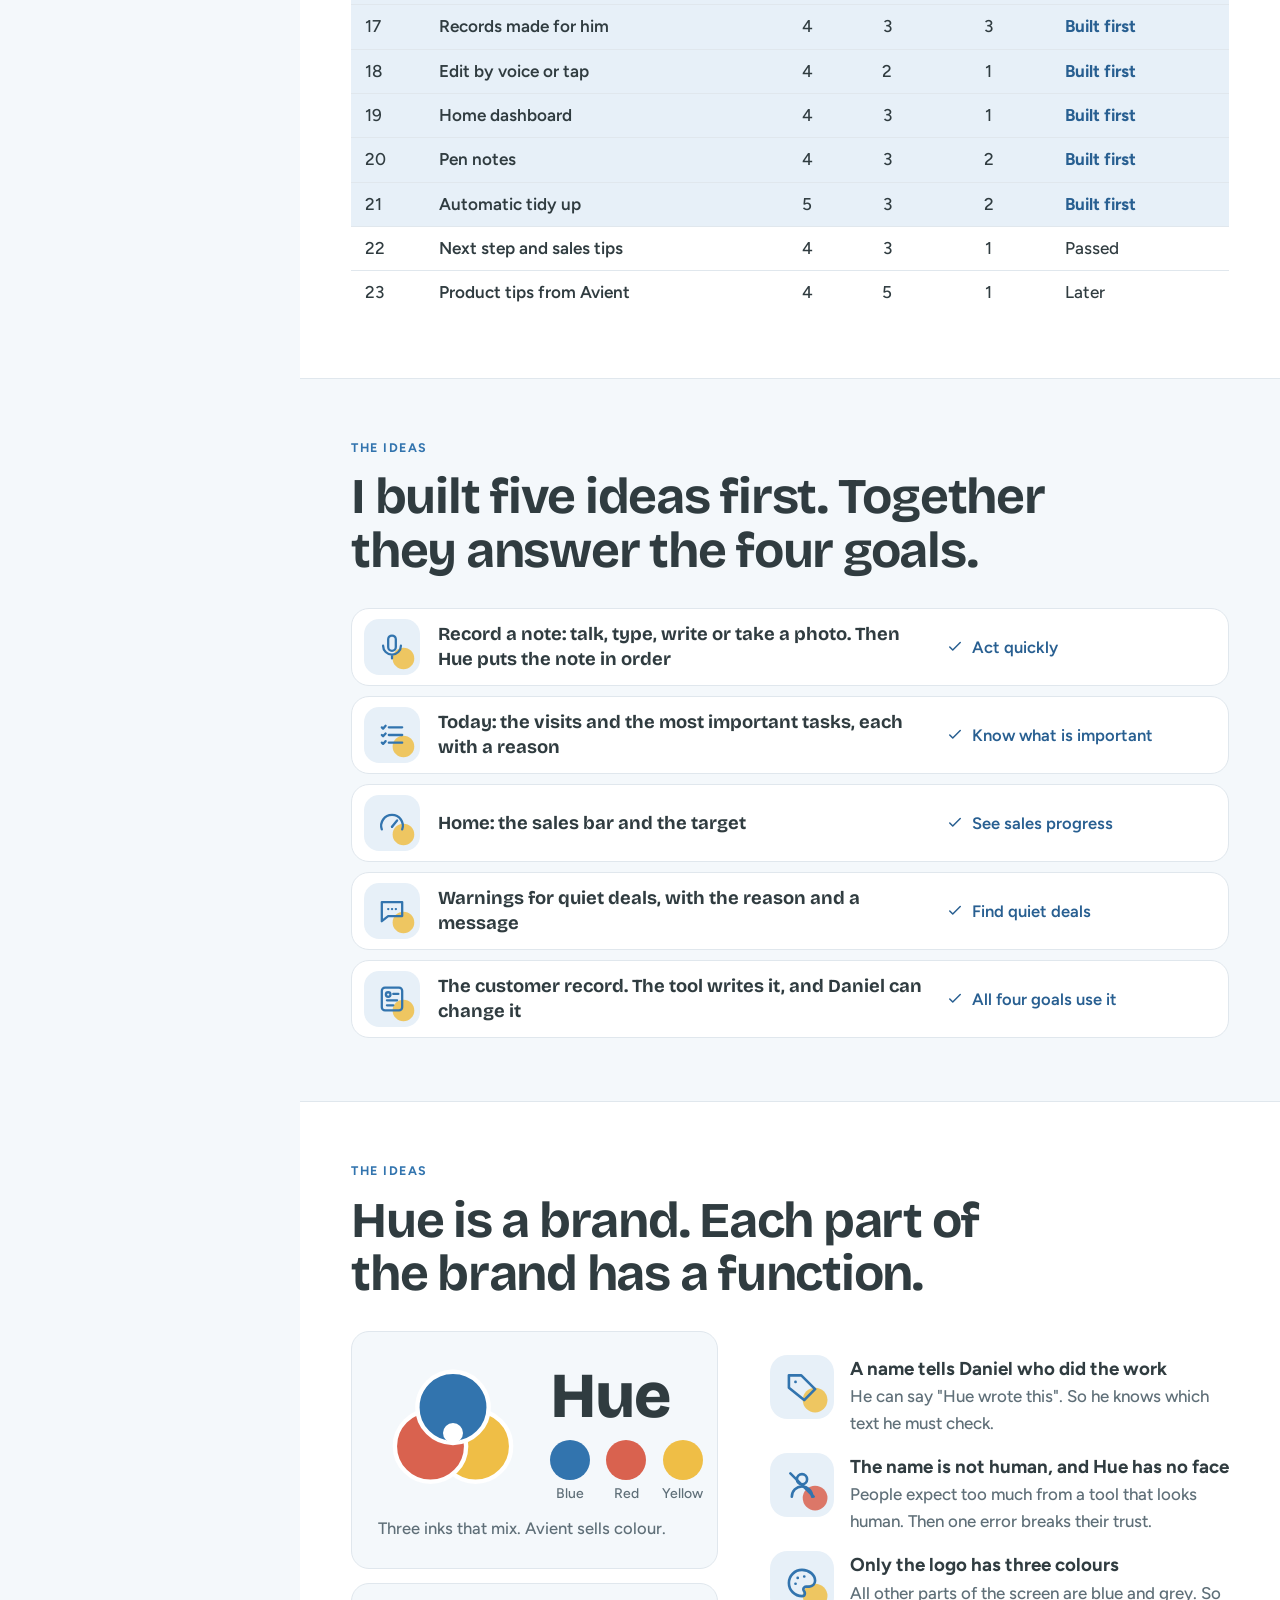
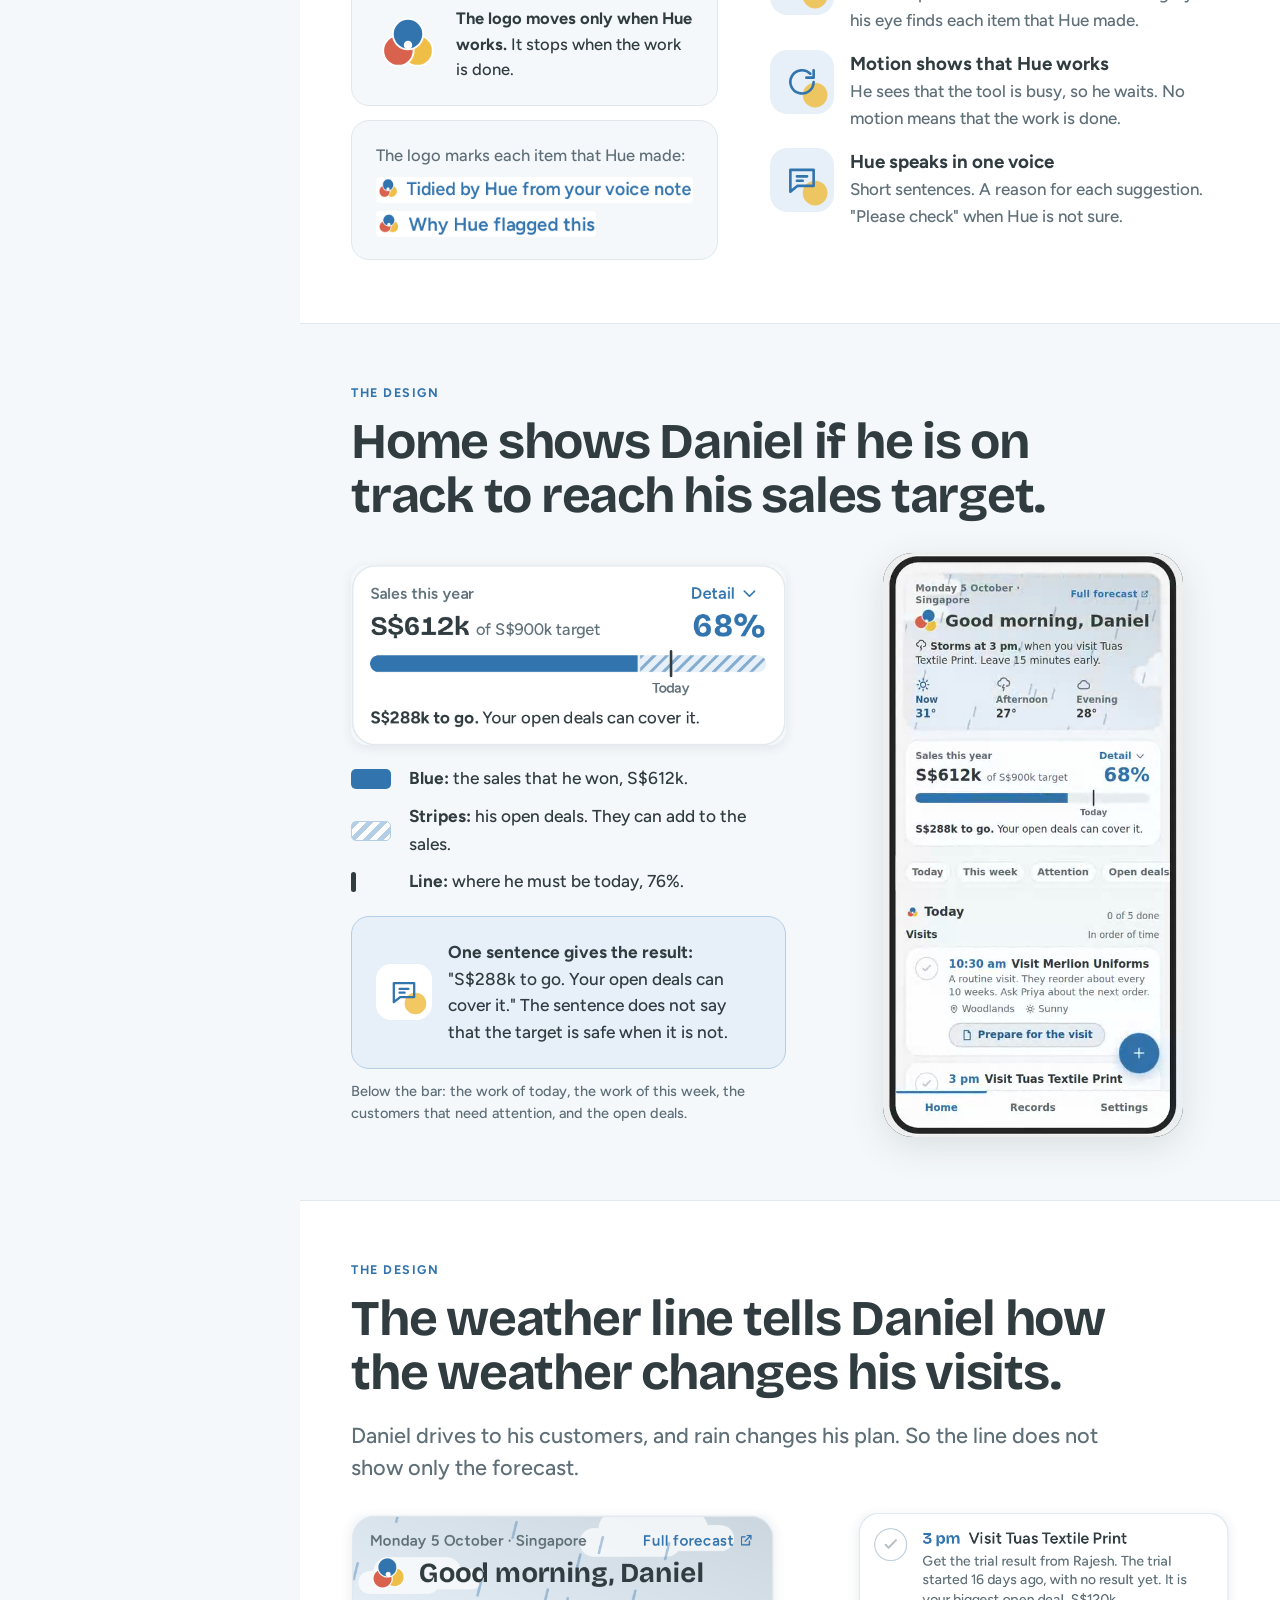
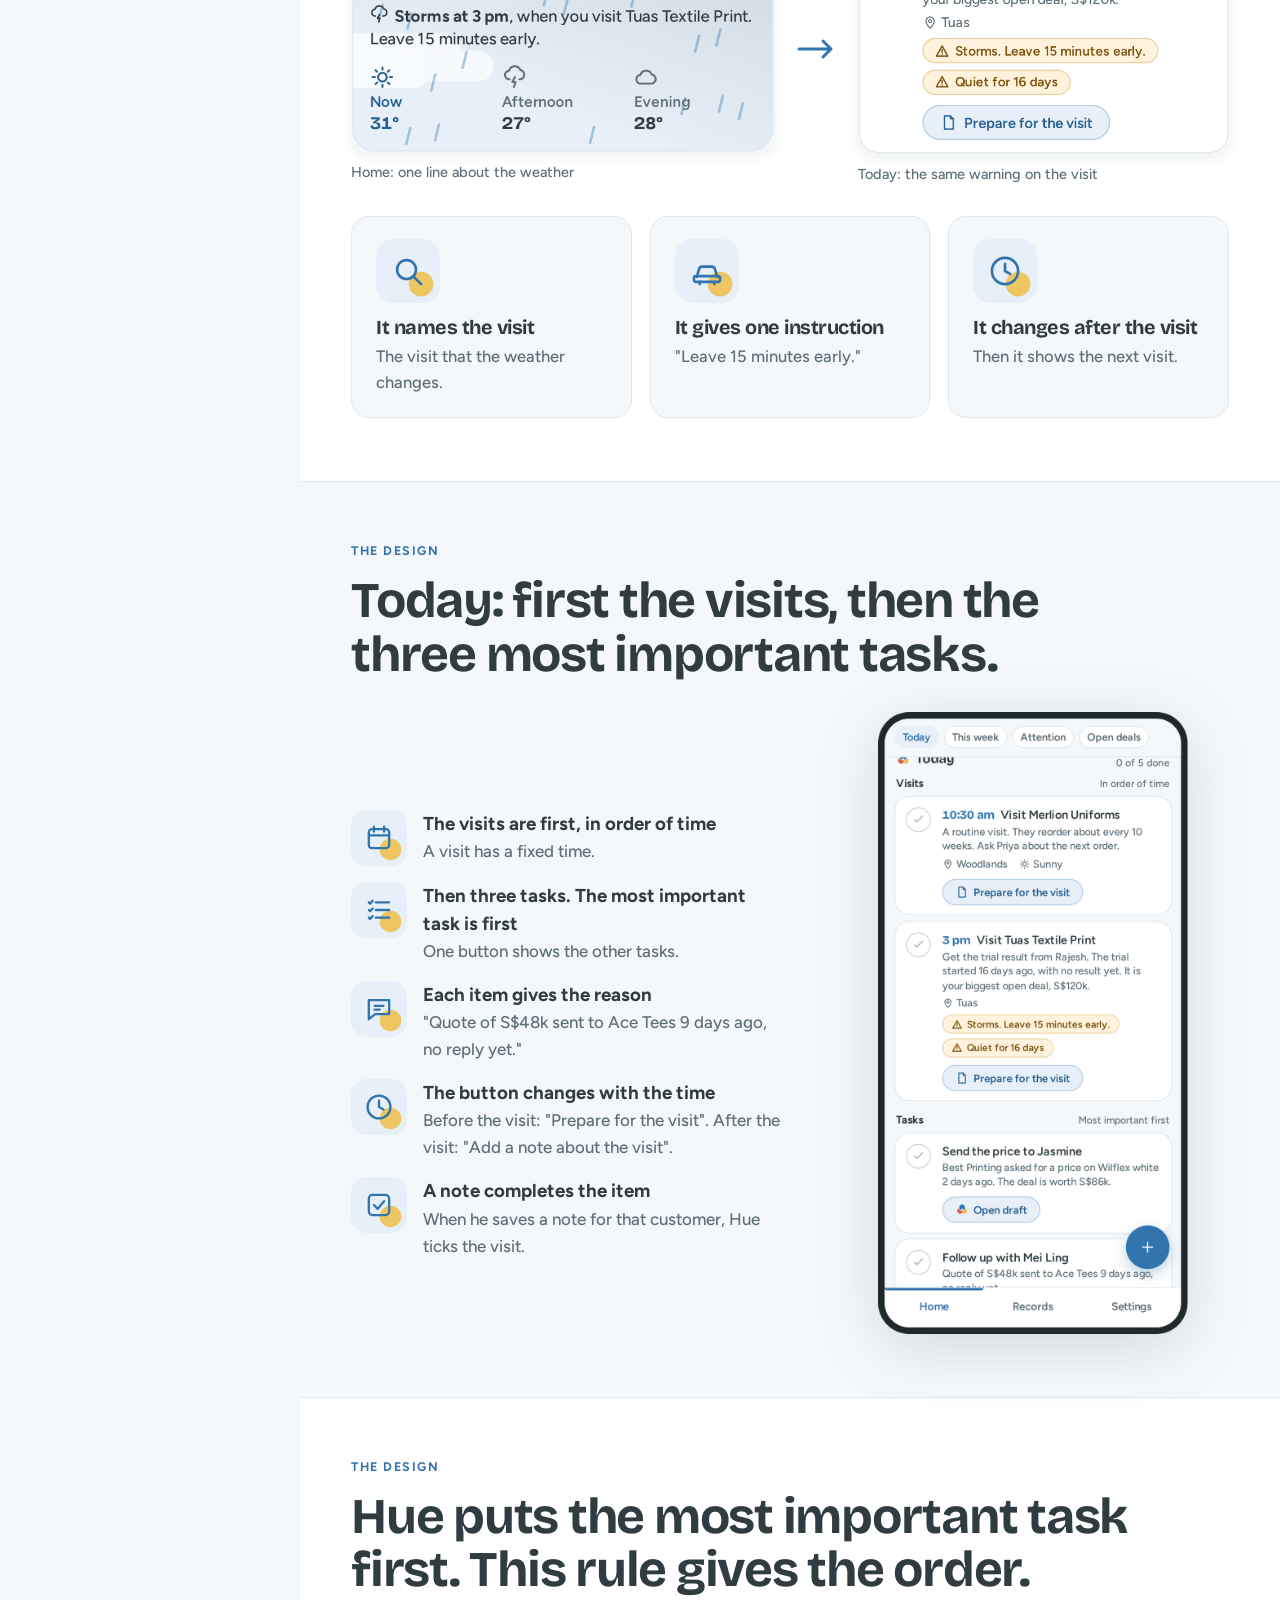
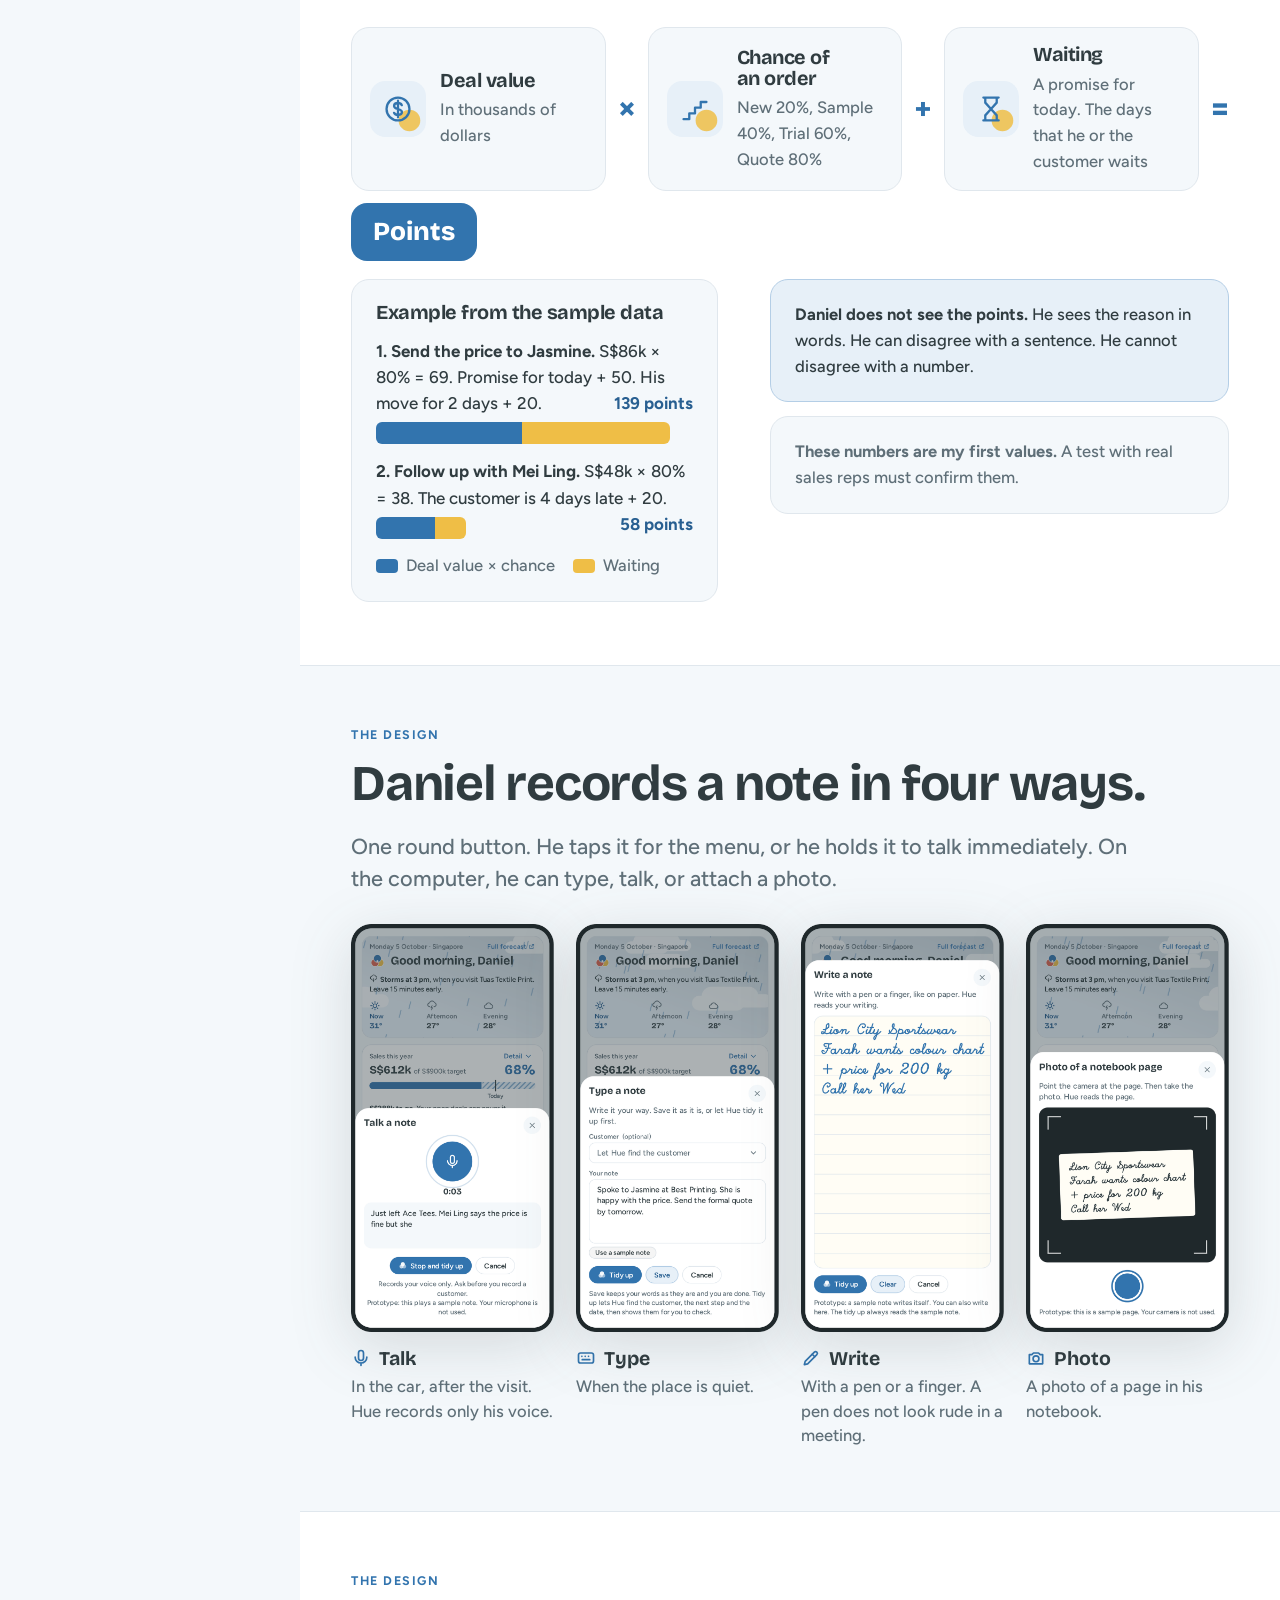
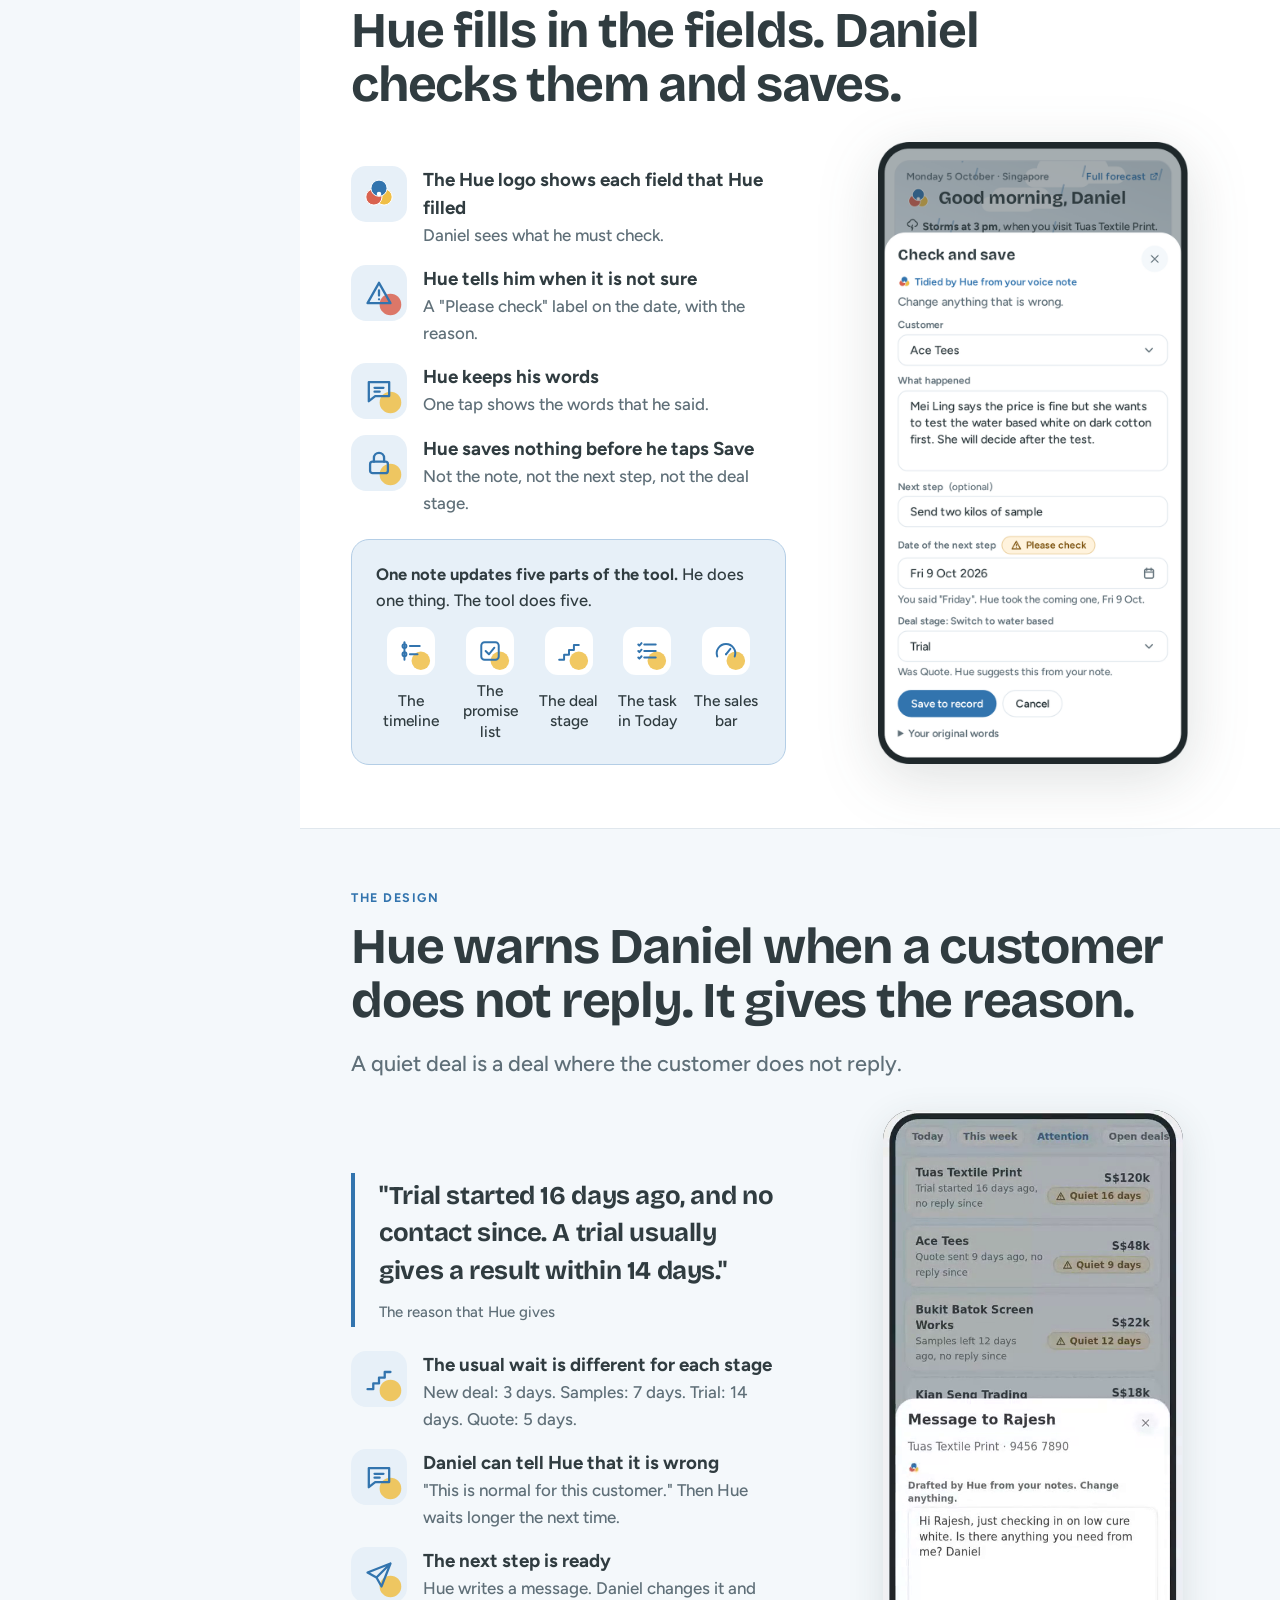
==== commit ccab273a: "Presentation page: simple English, clear headings, icons, the same story as the deck Each heading sa" ====
--- a/index.html
+++ b/index.html
@@ -198,6 +198,125 @@
   .split.flip > :first-child{order:0}
   .hero{min-height:auto;padding-block:68px}
 }
+
+/* ---------- third version: icons, pictures, simple words ---------- */
+.sec h2{max-width:26ch}
+.tile{flex:none;display:block}
+.ico{flex:none;display:inline-block;vertical-align:-3px}
+.irows{list-style:none;display:grid;gap:16px;margin-top:24px;max-width:66ch}
+.irows li{display:grid;grid-template-columns:auto minmax(0,1fr);gap:16px;align-items:start}
+.irows li > span{display:block;line-height:1.5}
+.irows b{display:block;font-size:1.04em}
+.irows li > span > span{color:var(--sub);font-size:.94em;line-height:1.55}
+.irows .mk{display:grid;place-items:center;width:56px;height:56px;border-radius:15px;background:var(--soft)}
+.cols.c2{grid-template-columns:repeat(2,minmax(0,1fr))}.cols.c3{grid-template-columns:repeat(3,minmax(0,1fr))}
+.cols.c4{grid-template-columns:repeat(4,minmax(0,1fr))}.cols.c5{grid-template-columns:repeat(5,minmax(0,1fr))}
+.cols.tight{gap:12px;margin-top:24px}
+.icard .tile{margin-bottom:14px}
+.card .lbl,.lbl{font:700 12.5px/1.4 var(--fb);letter-spacing:.07em;text-transform:uppercase;color:var(--blue);margin-bottom:8px}
+.chips{list-style:none;display:flex;flex-wrap:wrap;gap:10px 22px;margin-top:10px}
+.chips li{display:flex;align-items:center;gap:10px;font-weight:600;font-size:.94em}
+.made{margin-top:30px}.sp2{margin-top:22px}
+.qcard{display:grid;grid-template-columns:auto minmax(0,1fr);gap:16px;align-items:start}
+.qcard p{color:var(--ink);font-size:1.02em;line-height:1.45}
+.dev{display:block;width:100%;max-width:310px;height:auto;margin-inline:auto;filter:drop-shadow(0 14px 30px rgba(48,60,64,.16))}
+.dev.wide{max-width:900px}
+.pic{display:block;max-width:100%;height:auto}
+.pic.crop{border-radius:16px;box-shadow:var(--shadow-s);width:100%;max-width:560px}
+.funnel{display:flex;align-items:stretch;gap:12px;margin-top:30px}
+.funnel .fstep{flex:1;min-width:0}.funnel .arr{flex:none;align-self:center}
+.fstep > b{display:block;font:800 clamp(44px,5vw,72px)/1 var(--fd);letter-spacing:-.03em;margin-bottom:8px}
+.fstep > b.red{color:var(--red700)}.fstep > b.blue{color:var(--blue)}
+.why{display:grid;grid-template-columns:auto minmax(0,1fr);gap:18px;align-items:start;margin-top:18px}
+.tblwrap{overflow-x:auto}
+.tbl.ideas td,.tbl.ideas th{padding:8px 14px}
+.tbl.ideas td:nth-child(n+3):nth-child(-n+5),.tbl.ideas th:nth-child(n+3):nth-child(-n+5){text-align:center;width:1%;white-space:nowrap}
+.tbl.ideas tr.core td{background:var(--soft)}.tbl.ideas tr.stop td{background:var(--red50)}
+.tbl.ideas tr.core td:last-child{color:var(--blue-d);font-weight:700}.tbl.ideas tr.stop td:last-child,.tbl.ideas td.bad{color:var(--red700);font-weight:700}
+.built{list-style:none;display:grid;gap:10px;margin-top:30px}
+.built li{display:grid;grid-template-columns:auto minmax(0,1fr) minmax(0,260px);gap:18px;align-items:center;background:var(--white);border:1px solid var(--ln);border-radius:18px;padding:10px 22px 10px 12px}
+.sec:nth-child(even) .built li{background:var(--mist)}
+.built b{font:700 1.02em/1.35 var(--fd)}
+.built span{display:flex;gap:8px;align-items:center;color:var(--blue-d);font-weight:600;font-size:.92em}
+/* the logo of Hue, with the two motions of the prototype */
+.hmark{display:block;overflow:visible;flex:none}
+.hmark circle{stroke:#fff;stroke-width:.7}.hmark .h1{fill:#3274AE}.hmark .h2{fill:#D9624F}.hmark .h3{fill:#EFBE46}.hmark .h0{fill:#fff;stroke:none}
+.hmark .hg{transform-origin:12px 12px}
+.hmark.work .hg{animation:hspin 1.5s cubic-bezier(.6,.1,.4,.9) infinite}
+.hmark.work .h1{animation:hb1 1.5s ease-in-out infinite}.hmark.work .h2{animation:hb2 1.5s ease-in-out infinite}.hmark.work .h3{animation:hb3 1.5s ease-in-out infinite}
+.hmark.hi .hg{animation:hhi 6s ease-in-out infinite}
+@keyframes hspin{to{transform:rotate(360deg)}}
+@keyframes hb1{50%{transform:translateY(-2.2px)}}@keyframes hb2{50%{transform:translate(-1.9px,1.1px)}}@keyframes hb3{50%{transform:translate(1.9px,1.1px)}}
+@keyframes hhi{0%{transform:rotate(0) scale(1)}5%{transform:rotate(-24deg) scale(1.16)}12%{transform:rotate(20deg) scale(1.16)}19%{transform:rotate(-17deg) scale(1.12)}26%{transform:rotate(13deg) scale(1.08)}33%{transform:rotate(-8deg) scale(1.05)}40%{transform:rotate(0) scale(1.05)}55%{transform:rotate(360deg) scale(1.05)}66%,100%{transform:rotate(360deg) scale(1)}}
+.brand2{align-items:start}
+.bleft{display:grid;gap:14px}
+.bcard{display:grid;grid-template-columns:auto minmax(0,1fr);gap:8px 22px;align-items:center;padding:26px}
+.bcard .cap2{grid-column:1/-1;color:var(--sub);font-size:.92em}
+.card .wordmark{font:800 clamp(48px,5vw,72px)/1 var(--fd);letter-spacing:-.03em;color:var(--ink)}
+.sw{list-style:none;display:flex;gap:16px;margin-top:12px;font:500 14px/1.3 var(--fb);color:var(--sub)}
+.sw li{display:grid;justify-items:center;gap:5px}.sw i{display:block;width:40px;height:40px;border-radius:999px}
+.sw.big{gap:12px;margin:12px 0}.sw.big i{width:46px;height:46px}
+.bwork{display:grid;grid-template-columns:auto minmax(0,1fr);gap:16px;align-items:center}
+.bwork p,.blines p{color:var(--ink)}
+.blines{display:grid;gap:8px}.blines p{color:var(--sub)}
+.pic.line{height:26px;width:auto;border-radius:4px}
+.legend{list-style:none;display:grid;gap:10px;margin-top:20px}
+.legend li{display:grid;grid-template-columns:44px minmax(0,1fr);gap:14px;align-items:center;font-size:.96em}
+.legend i{display:block;height:20px;border-radius:5px;justify-self:start;width:40px}
+.legend .lb{background:var(--blue)}.legend .ls{background:repeating-linear-gradient(135deg,var(--soft-b) 0 5px,#fff 5px 10px);border:1px solid var(--soft-b)}.legend .ll{width:5px;background:var(--ink)}
+.say{display:grid;grid-template-columns:auto minmax(0,1fr);gap:16px;align-items:center;margin-top:20px}
+.say p{font-size:.96em}
+.pair{display:grid;grid-template-columns:minmax(0,1.14fr) auto minmax(0,1fr);gap:22px;align-items:center;margin-top:30px}
+.pair figure{margin:0}.pair figcaption{font:500 14.5px/1.5 var(--fb);color:var(--sub);margin-top:10px}
+.pair .pic.crop{max-width:none}
+.formula{display:flex;flex-wrap:wrap;align-items:stretch;gap:12px;margin-top:30px}
+.formula .card{flex:1 1 220px;display:grid;grid-template-columns:auto minmax(0,1fr);gap:14px;align-items:center;padding:16px 18px}
+.formula .op{align-self:center;font:700 34px/1 var(--fd);color:var(--blue)}
+.formula .res{align-self:center;background:var(--blue);color:#fff;font:800 26px/1 var(--fd);border-radius:16px;padding:16px 22px}
+.exs{align-items:start;margin-top:18px}
+.ex{margin-top:14px}.ex p{font-size:.94em;color:var(--ink)!important}.ex .pts{color:var(--blue-d);float:right;margin-left:12px}
+.bar{display:flex;height:22px;margin-top:6px}.bar i{display:block;background:var(--blue);border-radius:6px 0 0 6px}.bar i.w{background:var(--hyel);border-radius:0 6px 6px 0}
+.key{display:flex;align-items:center;gap:8px;margin-top:14px;font-size:.88em}.key i{display:block;width:22px;height:14px;border-radius:4px;background:var(--blue)}.key i.w{background:var(--hyel);margin-left:10px}
+.ways{display:grid;grid-template-columns:repeat(4,minmax(0,1fr));gap:22px;margin-top:30px}
+.ways figure{margin:0}.ways .dev{max-width:260px}
+.ways figcaption{margin-top:14px;display:grid;gap:3px}
+.ways figcaption b{display:flex;gap:8px;align-items:center;font:700 1.08em/1.3 var(--fd)}.ways figcaption b .ico{color:var(--blue)}
+.ways figcaption span{color:var(--sub);font-size:.92em;line-height:1.5}
+.five{margin-top:22px}.five p{color:var(--ink)}
+.five ul{list-style:none;display:grid;grid-template-columns:repeat(5,minmax(0,1fr));gap:8px;margin-top:14px}
+.five li{display:grid;justify-items:center;gap:6px;text-align:center;font-size:.86em;line-height:1.3}
+.devs{display:grid;grid-template-columns:.62fr 1fr 1.36fr;gap:26px;align-items:end;margin-top:30px}
+.devs .dp .dev{width:66%;margin:0}
+.devs figure{margin:0}.devs .dev{max-width:none}
+.devs figcaption{display:grid;grid-template-columns:auto minmax(0,1fr);gap:12px;margin-top:14px;align-items:start}
+.devs figcaption b{display:block;font:700 1.06em/1.3 var(--fd)}.devs figcaption span{color:var(--sub);font-size:.92em;line-height:1.5}
+.devs figcaption span b{color:var(--ink)}
+.btns{display:flex;flex-wrap:wrap;gap:8px;margin:12px 0;align-items:center}
+.btns span{display:inline-flex;align-items:center;gap:6px;font:600 14.5px/1 var(--fb);border-radius:999px;padding:9px 16px;border:1px solid transparent}
+.btns .b1{background:var(--blue);color:#fff}.btns .b2{background:var(--soft);color:var(--blue-d);border-color:var(--soft-b)}.btns .b3{background:#fff;color:var(--ink);border-color:var(--ln)}
+.btns .c1{background:var(--soft);color:var(--ink);border-color:var(--ln);padding:6px 13px}.btns .c2{background:var(--amb50);color:var(--amb800);border-color:var(--amb300);padding:6px 13px}.btns .c3{background:var(--red50);color:var(--red700);border-color:var(--red300);padding:6px 13px}
+.say2{display:flex;gap:12px;align-items:center;margin:10px 0;color:var(--ink)!important}
+.acard{display:grid;grid-template-columns:auto minmax(0,1fr);gap:14px;align-items:start;padding:16px 18px}
+.chead{display:flex;gap:14px;align-items:center;margin-bottom:10px}.chead h3{margin:0}
+.plain{margin:0 0 0 1.1em;display:grid;gap:5px;font-size:.96em;line-height:1.5}
+.sub3{color:var(--blue-d);font-size:1.1em}
+.tbl.meas td:first-child{display:flex;gap:12px;align-items:center}
+.dcard{display:grid;grid-template-columns:auto minmax(0,1fr);gap:18px;align-items:start}
+.dcard .go{margin-top:8px;font-weight:700}
+.card.hi .plain,.card.hi li{color:var(--ink)}
+@media (max-width:1040px){
+  .cols.c3,.cols.c4,.cols.c5{grid-template-columns:repeat(2,minmax(0,1fr))}
+  .funnel{flex-direction:column}.funnel .arr{transform:rotate(90deg)}
+  .pair{grid-template-columns:minmax(0,1fr)}.pair .arr{transform:rotate(90deg);justify-self:center}
+  .ways{grid-template-columns:repeat(2,minmax(0,1fr))}
+  .devs{grid-template-columns:minmax(0,1fr)}.devs .dp .dev{max-width:220px;margin:0}
+  .built li{grid-template-columns:auto minmax(0,1fr)}.built span{grid-column:2}
+}
+@media (max-width:640px){
+  .cols.c2,.cols.c3,.cols.c4,.cols.c5{grid-template-columns:minmax(0,1fr)}
+  .five ul{grid-template-columns:repeat(2,minmax(0,1fr))}
+  .bcard{grid-template-columns:minmax(0,1fr)}
+}
 </style>
 </head>
 <body>
@@ -209,13 +328,13 @@
         <circle cx="8.4" cy="14.1" r="5.7" fill="#D9624F" stroke="#fff" stroke-width=".7"/>
         <circle cx="12" cy="7.9" r="5.7" fill="#3274AE" stroke="#fff" stroke-width=".7"/>
         <circle cx="12" cy="12" r="1.6" fill="#fff"/></svg>
-      <span><b>Hue</b><small>Loo Say Hien · 4 day challenge</small></span>
+      <span><b>Hue</b><small>Loo Say Hien · Design challenge</small></span>
     </div>
     <p class="navsub">A sales assistant for one Avient Specialty Inks sales rep.</p>
     <div class="prog" aria-hidden="true"><i id="prog"></i></div>
     <ol id="navlist"></ol>
     <div class="navfoot">
-      <p><kbd>J</kbd> <kbd>K</kbd> move between sections. <kbd>N</kbd> shows my notes.</p>
+      <p>Press <kbd>J</kbd> or <kbd>K</kbd> to go to the next or the last section. Press <kbd>N</kbd> to show my notes.</p>
       <button class="navtog" id="tognotes" aria-pressed="false">Show my notes</button>
     </div>
   </nav>
@@ -226,9 +345,9 @@
   <div class="inner">
     <h3>Thank you</h3>
     <p>Loo Say Hien · Product designer · Singapore</p>
-    <p>Prototype, design system and working document are linked in the last section.</p>
-    <p style="margin-top:10px;font-size:14px;color:#8FA0A9">Daniel is a persona, not a real person. All customers, deals and amounts are sample data.
-      The photographs and film clips of people are generated. Hue is a concept and is not an Avient product.</p>
+    <p>The last section has the links to the prototype, the design system and the working document.</p>
+    <p style="margin-top:10px;font-size:14px;color:#8FA0A9">Daniel is not a real person. All customers, deals and amounts are sample data.
+      The pictures and the film clips of people are generated. Hue is a concept. It is not an Avient product.</p>
   </div>
 </footer>
 
@@ -237,7 +356,7 @@
 "use strict";
 var A = 'assets/media/';
 /* the size of each picture and clip, so the page keeps its shape while they load */
-var SIZE = {"clip-1-plan.jpg":[960,540],"clip-1-plan.mp4":[960,540],"clip-2-meet.jpg":[960,540],"clip-2-meet.mp4":[960,540],"clip-3-night.jpg":[960,540],"clip-3-night.mp4":[960,540],"clip-4-promises.jpg":[960,540],"clip-4-promises.mp4":[960,540],"clip-5-quiet.jpg":[960,540],"clip-5-quiet.mp4":[960,540],"clip-6-win.jpg":[960,540],"clip-6-win.mp4":[960,540],"clip-7-with-hue.jpg":[960,540],"clip-7-with-hue.mp4":[960,540],"clip-8-road.jpg":[960,540],"clip-8-road.mp4":[960,540],"daniel.jpg":[900,600],"dev-computer.png":[1500,898],"dev-phone.png":[747,1500],"dev-tablet.png":[1500,1055],"devices.png":[3840,2160],"hue-film.jpg":[1280,720],"hue-film.mp4":[1280,720],"qr-prototype.png":[630,630],"r1-home.mp4":[514,1000],"r1-home.png":[514,1000],"r2-note.mp4":[514,1000],"r2-note.png":[514,1000],"r3-quiet.mp4":[514,1000],"r3-quiet.png":[514,1000],"r4-record.mp4":[1272,760],"r4-record.png":[1272,760],"r5-menu.mp4":[516,1000],"r5-menu.png":[516,1000],"r6-date.mp4":[518,1000],"r6-date.png":[518,1000],"s-check.png":[514,1000],"s-record.jpg":[1888,1328],"s-today.png":[514,1000],"weather-ideas.png":[1800,878]};
+var SIZE = {"c-menu.png":[1800,1079],"clip-1-plan.jpg":[960,540],"clip-1-plan.mp4":[960,540],"clip-2-meet.jpg":[960,540],"clip-2-meet.mp4":[960,540],"clip-3-night.jpg":[960,540],"clip-3-night.mp4":[960,540],"clip-4-promises.jpg":[960,540],"clip-4-promises.mp4":[960,540],"clip-5-quiet.jpg":[960,540],"clip-5-quiet.mp4":[960,540],"clip-6-win.jpg":[960,540],"clip-6-win.mp4":[960,540],"clip-7-with-hue.jpg":[960,540],"clip-7-with-hue.mp4":[960,540],"clip-8-road.jpg":[960,540],"clip-8-road.mp4":[960,540],"daniel.jpg":[900,600],"hue-film.jpg":[1280,720],"hue-film.mp4":[1280,720],"p-check.png":[760,1526],"p-home.png":[760,1526],"p-photo.png":[760,1526],"p-settings.png":[760,1526],"p-talk.png":[760,1526],"p-today.png":[760,1526],"p-type.png":[760,1526],"p-write.png":[760,1526],"qr-prototype.png":[630,630],"r1-home.mp4":[514,1000],"r1-home.png":[514,1000],"r3-quiet.mp4":[514,1000],"r3-quiet.png":[514,1000],"t-record.png":[1600,1124],"t-write.png":[1600,1124],"x-hero.png":[1326,744],"x-sales.png":[1326,549],"x-tidied.png":[858,66],"x-visit.png":[1326,861],"x-why.png":[558,66]};
 function dim(f){ var z = SIZE[f]; return z ? ' width="'+z[0]+'" height="'+z[1]+'"' : '' }
 var ic = {
   tick:'<svg viewBox="0 0 24 24" fill="none" stroke="currentColor" stroke-width="2.4" stroke-linecap="round" stroke-linejoin="round"><path d="M5 12l4 4 10-10"/></svg>',
@@ -258,30 +377,54 @@
 
 /* ---------- the six stages of Daniel's week ---------- */
 var JOURNEY = [
- {t:'Plan the week', clip:'clip-1-plan', feel:'Rushed',
-  does:'On Monday he looks over customers, open quotes and messages. He plans visits by area.',
-  prob:'The facts sit in WhatsApp, email, a notebook and a spreadsheet. He cannot see who is waiting, which quotes run out, or who has gone quiet. So he plans from memory.',
-  fix:'Home gives him the week in one screen. Today, later this week, who needs attention, and the open deals.'},
- {t:'Meet the customer', clip:'clip-2-meet', feel:'Focused',
-  does:'He visits the shop, runs an ink trial, solves problems and listens to the owner.',
-  prob:'He cannot write while he works. Typing on a phone looks rude, and a customer may not want to be recorded.',
-  fix:'He picks what suits the moment: talk, type, write with a pen, or photograph a notebook page.'},
- {t:'Right after the meeting', clip:'clip-7-with-hue', feel:'Tired',
-  does:'He replies to hot leads in WhatsApp, calls or email, and updates the distributor and the technical specialist.',
-  prob:'Replies end up in three apps and never in one record. He may forget a promised sample, price or date.',
-  fix:'He talks one note. Hue finds the customer, the next step and the date, then shows them for him to check.'},
- {t:'Follow up and quote', clip:'clip-4-promises', feel:'Worried',
-  does:'He sends samples, quotes and documents. He asks for technical help. He chases replies.',
-  prob:'Many small promises and no reminders. He cannot see what other people still owe him.',
-  fix:'Every promise has a date and shows in Today on the day it is due. A draft message is ready for him to edit.'},
- {t:'The customer goes quiet', clip:'clip-5-quiet', feel:'Unsure',
-  does:'No reply for days or weeks. He decides to chase, to wait, or to let go.',
-  prob:'Silence can mean busy, a slow trial, or a lost deal. He cannot tell which. He notices too late, or chases too early.',
-  fix:'Hue compares the silence with the usual wait for that stage, says why it is a worry, and drafts a short message.'},
- {t:'Win and grow', clip:'clip-6-win', feel:'Proud',
-  does:'The order arrives. He checks payment, says thank you, and thinks about what to offer next.',
-  prob:'Why he won or lost is not written down. A late payment is a surprise.',
-  fix:'The record holds the full history, the payment status and the products this shop buys.'}
+ {
+  "t": "Plan the week",
+  "clip": "clip-1-plan",
+  "feel": "rushed",
+  "does": "On Monday he looks at his customers, his open quotes and his messages. He plans his visits by area.",
+  "prob": "His facts are in chats, email, a notebook and a spreadsheet. He plans from memory.",
+  "fix": "Home shows the full week on one screen."
+ },
+ {
+  "t": "Meet the customer",
+  "clip": "clip-2-meet",
+  "feel": "focused",
+  "does": "He visits the shop. He does an ink trial, solves problems and listens to the owner.",
+  "prob": "He cannot write while he works. To type on a phone looks rude.",
+  "fix": "He chooses how to record: talk, type, write, or take a photo."
+ },
+ {
+  "t": "After the meeting",
+  "clip": "clip-7-with-hue",
+  "feel": "tired",
+  "does": "He replies to customers in chats, calls and email. He tells the distributor and the technical specialist.",
+  "prob": "He replies in three apps. No app keeps the record. He forgets promises.",
+  "fix": "He records one note. Hue finds the customer, the next step and the date."
+ },
+ {
+  "t": "Follow up and quote",
+  "clip": "clip-4-promises",
+  "feel": "worried",
+  "does": "He sends samples, quotes and documents. He asks for technical help.",
+  "prob": "He makes many small promises. Nothing reminds him.",
+  "fix": "Each promise has a date. Today shows the promise on that date."
+ },
+ {
+  "t": "The customer does not reply",
+  "clip": "clip-5-quiet",
+  "feel": "not sure",
+  "does": "The customer does not reply for days or weeks. He must decide: contact, wait, or stop.",
+  "prob": "Is the customer busy? Is the trial slow? Is the deal lost? He does not know.",
+  "fix": "Hue compares the wait with the usual wait. It gives the reason and writes a message."
+ },
+ {
+  "t": "Win the order",
+  "clip": "clip-6-win",
+  "feel": "proud",
+  "does": "The order arrives. He checks the payment and says thank you.",
+  "prob": "He does not record why he won or lost. A late payment is a surprise.",
+  "fix": "The record keeps the history, the payments and the products."
+ }
 ];
 function journeyHTML(){
   return '<div class="jtabs" role="tablist" aria-label="Stages of the week">'+
@@ -293,321 +436,315 @@
   var s = JOURNEY[i];
   return '<div class="shot"><video src="'+A+s.clip+'.mp4" poster="'+A+s.clip+'.jpg" muted loop playsinline autoplay aria-hidden="true"></video></div>'+
     '<div class="jmeta"><h3>'+(i+1)+'. '+esc(s.t)+'</h3><p><span class="feel">He feels '+esc(s.feel.toLowerCase())+'</span></p>'+
-    '<dl class="jrow"><dt>He does</dt><dd>'+esc(s.does)+'</dd></dl>'+
+    '<dl class="jrow"><dt>He does this</dt><dd>'+esc(s.does)+'</dd></dl>'+
     '<dl class="jrow"><dt>The problem</dt><dd>'+esc(s.prob)+'</dd></dl>'+
-    '<dl class="jrow"><dt>Hue does</dt><dd class="fix">'+esc(s.fix)+'</dd></dl></div>';
+    '<dl class="jrow"><dt>Hue does this</dt><dd class="fix">'+esc(s.fix)+'</dd></dl></div>';
 }
 
 /* ---------- the sections ---------- */
 var SECTIONS = [
-
-{id:'title', ch:'Open', nav:'Title', hero:true, html:
-  '<svg class="mark" viewBox="0 0 24 24" aria-hidden="true">'+
-   '<circle cx="15.6" cy="14.1" r="5.7" fill="#EFBE46" stroke="#fff" stroke-width=".7"/>'+
-   '<circle cx="8.4" cy="14.1" r="5.7" fill="#D9624F" stroke="#fff" stroke-width=".7"/>'+
-   '<circle cx="12" cy="7.9" r="5.7" fill="#3274AE" stroke="#fff" stroke-width=".7"/>'+
-   '<circle cx="12" cy="12" r="1.6" fill="#fff"/></svg>'+
-  '<h1>Hue</h1>'+
-  '<p class="tag">A sales assistant for one Avient Specialty Inks sales rep.</p>'+
-  '<div class="herometa"><span><b>Loo Say Hien</b>Product designer</span>'+
-   '<span><b>Four day design challenge</b>October 2026</span>'+
-   '<span><b>Singapore</b>Specialty Inks, Asia</span></div>'+
-  '<p class="scrollcue">'+ic.down+'Scroll, or press J</p>',
-  note:'Say who you are in one line. Then scroll. Do not read the slide.'},
-
-{id:'brief', ch:'Open', nav:'The brief', h2:'Four goals, one sales rep, four days.',
-  lede:'Avient asked for a tool that helps a sales rep see the pipeline, act faster, and stop losing deals to silence. I narrowed it to <b>one person on one day</b>, because a tool for everybody helps nobody.',
-  html:'<div class="cols">'+
-   '<div class="card"><span class="n">1</span><h3>See the pipeline</h3><p>Know where every deal stands, without opening a report.</p></div>'+
-   '<div class="card"><span class="n">2</span><h3>Know what matters now</h3><p>One short list for today, with the reason for each item.</p></div>'+
-   '<div class="card"><span class="n">3</span><h3>Act faster</h3><p>Reply, quote and record in the gaps between visits.</p></div>'+
-   '<div class="card"><span class="n">4</span><h3>Catch quiet deals</h3><p>Notice silence early, with a reason, not a nag.</p></div></div>'+
-   '<div class="body sp"><p><b>What I made in four days.</b> A clickable prototype for phone, tablet and computer. A design system. A working document with the research and every decision. A screen by screen guide. This presentation.</p></div>',
-  note:'30 seconds. The four goals come from the brief. The one line that matters: I narrowed the scope on purpose, and I can defend it.'},
-
-{id:'film', ch:'Open', nav:'The film', h2:'Ninety seconds, start to finish.',
-  lede:'Before the method, here is the result. Every screen in it is the real prototype, recorded as it runs.',
-  html:'<div class="film"><video src="'+A+'hue-film.mp4" poster="'+A+'hue-film.jpg"'+dim('hue-film.mp4')+' controls preload="metadata" playsinline></video></div>'+
-   '<p class="cap">Every number and sentence in the voice over is read off the real screens.</p>',
-  note:'Play it and stay quiet. 89 seconds. Then move on.'},
-
-{id:'daniel', ch:'The person', nav:'Daniel', h2:'Daniel Lim sells printing inks.',
-  lede:'A persona built from the job description, seven sales videos, and an online forum of field reps. Not a real person.',
-  html:'<div class="split"><div>'+
-   '<ul class="ticks">'+
-   '<li>'+ic.tick+'<span><b>About 40 customers and 30 open deals</b><span>Print shops and garment makers across Singapore.</span></span></li>'+
-   '<li>'+ic.tick+'<span><b>Works from his car and his phone</b><span>Between visits, in car parks, in loading bays.</span></span></li>'+
-   '<li>'+ic.tick+'<span><b>Writes up visits at night, from memory</b><span>So details are lost, and some nights he skips it.</span></span></li>'+
-   '<li>'+ic.tick+'<span><b>Knows ink, not software</b><span>8 years in screen printing, 2 in sales. He will not accept long forms.</span></span></li></ul>'+
-   '<div class="quote"><p>"The best information comes up in the meeting. There is no polite way to keep it."</p>'+
-   '<cite>The finding that shaped everything else</cite></div>'+
-   '</div><div>'+shot('daniel.jpg','Daniel Lim, the persona, outside a print shop in Singapore')+
-   '<p class="cap">Generated portrait. Daniel is a persona.</p></div></div>',
-  note:'Who he is in 30 seconds. Land the quote. That quote is why the capture button exists.'},
-
-{id:'journey', ch:'The person', nav:'A week with Daniel', h2:'One week, six stages, six different problems.',
-  lede:'Click a stage. The clip shows the moment, and the panel shows what breaks and what Hue does about it.',
-  html:journeyHTML(),
-  note:'This is your longest section, about three minutes. Click through all six. Let each clip run while you talk. Stage 3 and stage 5 are the two that the prototype answers hardest.'},
-
-{id:'findings', ch:'The person', nav:'What I learned', h2:'Five findings I did not expect.',
-  html:'<ol class="numbered">'+
-   '<li><b>The best information comes up in the meeting, and there is no polite way to keep it.</b>'+
-    '<span>Typing on a phone looks like he is not listening. A pocket notebook keeps trust, but it is slow to type up later. Voice notes pile up and nobody turns them into a record.</span></li>'+
-   '<li><b>Fast replies win deals, but only if he knows who is waiting.</b>'+
-    '<span>Speed is the advantage a small team has. It is useless if the list of who is waiting lives in his head.</span></li>'+
-   '<li><b>Quiet and old customers are the easiest sales to win back, and nobody can see them.</b>'+
-    '<span>An old quote is a warm lead. It just has no place to be seen.</span></li>'+
-   '<li><b>Selling is personal, and it is a team effort.</b>'+
-    '<span>The record must hold what he knows about the person, so the technical specialist and the manager never ask the customer the same question twice.</span></li>'+
-   '<li><b>Customers may not accept being recorded.</b>'+
-    '<span>Reps in a forum record only with permission. Whether a Singapore print shop owner agrees is still a guess, and it is on my list to test.</span></li></ol>',
-  note:'Do not read all five. Say one and five. One explains the capture button. Five explains why I treated privacy as a gate, not a trade.'},
-
-{id:'problem', ch:'The person', nav:'The problem', h2:'The problem, in one line.',
-  html:'<p class="big">Daniel’s deal information is scattered across his phone and his head, and updating it costs time he does not have.</p>'+
-   '<p class="lede sp">So he cannot see which deals matter, and deals go quiet without him noticing.</p>'+
-   '<div class="body sp"><p>He needs four things at any time: <b>how far he is from his target</b>, <b>which deals matter most</b>, <b>which deals have gone quiet</b>, and <b>what to do next</b>. Those four map one to one onto the four goals in the brief.</p></div>',
-  note:'Say the one line. Pause. Then say the four things. This is the hinge of the whole presentation.'},
-
-{id:'hmw', ch:'The person', nav:'How might we', h2:'Five questions I designed against.',
-  html:'<div class="cols">'+
-   ['How might we let Daniel pass on what he learns by talking, without breaking his conversation with the customer?',
-    'How might we turn scattered notes, chats and old quotes into a clear picture of each customer?',
-    'How might we tell Daniel which deals matter most today, in a few seconds?',
-    'How might we make quiet deals easy to see without nagging him?',
-    'How might we show Daniel how far he is from his target, and what would move it, without a report to fill in?'
-   ].map(function(q,i){ return '<div class="card"><span class="n">'+(i+1)+'</span><p style="color:var(--ink);font-size:17px">'+esc(q)+'</p></div>' }).join('')+
-   '</div>',
-  note:'Read one of them out loud, not all five. Point at the wall and move on.'},
-
-{id:'ideas', ch:'The choice', nav:'How I chose', h2:'Twenty three ideas. Privacy was a gate, not a trade.',
-  lede:'I scored every idea from 1 to 5 on impact, effort and privacy risk. Impact and effort can be traded against each other. Privacy cannot.',
-  html:'<div class="split wide"><div>'+
-   '<ol class="numbered">'+
-   '<li><b>Score three things</b><span>Impact on the four goals. Effort to build. Privacy risk to Daniel or to his customer.</span></li>'+
-   '<li><b>Gate on privacy first</b><span>Any idea with a privacy risk of 4 or 5 is parked until there is a safer version. No amount of impact buys back a customer’s trust.</span></li>'+
-   '<li><b>Then impact against effort</b><span>What is left goes on a matrix. High impact and low effort first.</span></li>'+
-   '<li><b>Pick a core that covers all four goals</b><span>Eighteen ideas passed the gate. That is far too many for four days.</span></li></ol>'+
-   '</div><div class="card hi"><h3>What the gate caught</h3>'+
-   '<p>Recording a whole meeting scored highest on impact and worst on privacy. It is parked, not deleted. A safer version is in the prototype: <b>the voice note records Daniel only</b>, and the screen says so.</p>'+
-   '<p class="sp" style="margin-top:14px">That one rule is why the capture button offers four ways to make a note instead of one.</p></div></div>',
-  note:'The point of this section is judgement, not the number 23. Say the privacy gate rule and give the recording example.'},
-
-{id:'core', ch:'The choice', nav:'What I built', h2:'Five of the eighteen. Together they cover all four goals.',
-  html:'<table class="tbl"><thead><tr><th>What</th><th>Which goal it answers</th></tr></thead><tbody>'+
-   '<tr><td><b>Capture a note by talking, typing, writing or a photo, then tidy up</b></td><td>Act faster, without tedious notes</td></tr>'+
-   '<tr><td><b>Today: the visits and the tasks that matter, each with a reason</b></td><td>Know what matters now</td></tr>'+
-   '<tr><td><b>Home with the sales bar against the target</b></td><td>See the pipeline</td></tr>'+
-   '<tr><td><b>Quiet deal warnings, with the reason and a drafted message</b></td><td>Catch quiet deals</td></tr>'+
-   '<tr><td><b>The customer record, written and edited by the tool</b></td><td>The base that everything else reads from</td></tr>'+
-   '</tbody></table>'+
-   '<div class="body sp"><p>The rest went to a parked list with the reason, so the next person can pick them up.</p></div>',
-  note:'Five rows. Say the last line: everything I cut is written down with a reason.'},
-
-{id:'brand', ch:'The choice', nav:'Why a name', h2:'The assistant has a name, a mark, and a limit.',
-  lede:'It is called <b>Hue</b>, as in colour, because Avient sells inks. It is not given a human name, so nobody mistakes it for a person.',
-  html:'<div class="split"><div>'+
-   '<ul class="ticks">'+
-   '<li>'+ic.tick+'<span><b>The mark appears on anything Hue wrote or chose</b><span>Tidied notes, drafted messages, the order of the tasks, warnings. If the mark is there, a person did not write it.</span></span></li>'+
-   '<li>'+ic.tick+'<span><b>Hue never sends and never saves by itself</b><span>It prepares. Daniel taps. The screen says so in words.</span></span></li>'+
-   '<li>'+ic.tick+'<span><b>Every task of Hue has its own switch</b><span>Turn off tidy up, and the note is saved exactly as he wrote it. The screen still works.</span></span></li>'+
-   '<li>'+ic.tick+'<span><b>When Hue is unsure, it says so</b><span>A "Please check" label, not a quiet guess.</span></span></li></ul>'+
-   '</div><div>'+phone('r2-note.mp4','r2-note.png')+'<p class="cap">The Hue mark on the tidied note, and on the fields it filled.</p></div></div>',
-  note:'This is the trust argument. If they ask one hard question about AI, it will be answered here. Thirty seconds, then move.'},
-
-{id:'home', ch:'The design', nav:'Home', h2:'Home answers one question: am I on track today?',
-  html:'<div class="split flip"><div>'+phone('r1-home.mp4','r1-home.png')+'</div><div>'+
-   '<ul class="ticks">'+
-   '<li>'+ic.tick+'<span><b>The greeting carries the weather for his visits</b><span>Not decoration. Rain changes when he leaves.</span></span></li>'+
-   '<li>'+ic.tick+'<span><b>One bar, two facts</b><span>Solid is won. Striped is what the open deals could add. The line is where he should be today.</span></span></li>'+
-   '<li>'+ic.tick+'<span><b>One honest sentence</b><span>"S$288k to go. Your open deals can cover it." It never says a target is safe when it is not.</span></span></li>'+
-   '<li>'+ic.tick+'<span><b>Then the work</b><span>Today, later this week, who needs attention, and the open deals.</span></span></li></ul>'+
-   '<div class="kpi"><div><b>S$612k</b><span>won this year</span></div><div><b>68%</b><span>of a S$900k target</span></div><div><b>76%</b><span>where the plan says he should be</span></div></div>'+
-   '</div></div>',
-  note:'Point at the bar. The striped part is the idea that makes it honest. Thirty seconds.'},
-
-{id:'weather', ch:'The design', nav:'The weather', h2:'I built five weather designs and kept one.',
-  lede:'A sales rep in Singapore drives all day. Rain changes his plan. The question was how much weather earns its place on the first screen.',
-  html:'<div class="figwrap">'+shot('weather-ideas.png','Five weather designs compared side by side in the prototype')+
-   '<p class="cap">All five were built in the real prototype and compared on a phone, not sketched.</p></div>'+
-   '<div class="rule">The forecast is not the point. The visit is.<small>Idea 5 won. One sentence names the visit that the weather affects, and gives one instruction.</small></div>'+
-   '<div class="body sp"><p><b>"Storms at 3 pm, when you visit Tuas Textile Print. Leave 15 minutes early."</b></p>'+
-   '<p>The same warning then shows on that visit in Today, so the advice sits where he acts. After the visit has passed, the sentence changes to tomorrow, because weather about the past is of no use.</p></div>',
-  note:'This is the strongest craft story. Five built, one kept, and a rule that came out of it. Forty five seconds here is well spent.'},
-
-{id:'today', ch:'The design', nav:'Today', h2:'Visits first, then the tasks that matter.',
-  html:'<div class="split"><div>'+
-   '<ul class="ticks">'+
-   '<li>'+ic.tick+'<span><b>Visits come first, in order of time</b><span>A visit is face to face and has a fixed time. It beats anything on a list.</span></span></li>'+
-   '<li>'+ic.tick+'<span><b>Then three tasks, most important first</b><span>Three, not twenty. One button shows the rest.</span></span></li>'+
-   '<li>'+ic.tick+'<span><b>Every item says why</b><span>"Quote of S$48k sent to Ace Tees 9 days ago, no reply yet."</span></span></li>'+
-   '<li>'+ic.tick+'<span><b>It follows the clock</b><span>Before the visit the button reads "Prepare for the visit". After it, "Add a note about the visit".</span></span></li>'+
-   '<li>'+ic.tick+'<span><b>A note closes the item</b><span>Save a note for that customer and the visit ticks itself.</span></span></li></ul>'+
-   '</div><div>'+still('s-today.png','The Today section with visits and tasks')+'</div></div>',
-  note:'The clock behaviour is worth saying out loud. It shows I thought about the day, not just the screen.'},
-
-{id:'points', ch:'The design', nav:'Why this task first', h2:'The order is a rule, not a feeling.',
-  lede:'Hue gives each task points. The points are never shown. The reason is always shown.',
-  html:'<div class="rule" style="max-width:34ch">points = deal value &times; chance of an order + waiting<small>Chance comes from the stage: New 20%, Sample 40%, Trial 60%, Quote 80%. A late payment divides the first part by three.</small></div>'+
-   '<div class="cols">'+
-   '<div class="card"><h3>Waiting points</h3><p>50 for a promise due today. 10 for each day it has been his move, up to 30. 5 for each day past the usual wait, up to 30.</p></div>'+
-   '<div class="card"><h3>The usual wait</h3><p>3 days for a new deal, 7 for samples, 14 for a trial, 5 for a quote. Silence is only a worry when it is longer than normal for that stage.</p></div>'+
-   '<div class="card hi"><h3>Why show the reason, not the score</h3><p>A number he cannot argue with is a number he will not trust. A sentence he can disagree with is a sentence he can correct.</p></div></div>'+
-   '<div class="body sp"><p>These numbers are my first values. They come from the logic of the job, not from real sales data. <b>The first thing I would test with real reps is whether they agree with the three tasks Hue puts on top.</b></p></div>',
-  note:'Say the formula out loud once. Then the honest line: these numbers are guesses and here is how I would check them. That line is worth more than the formula.'},
-
-{id:'capture', ch:'The design', nav:'Capture a note', h2:'A note in the car, not a write up at night.',
-  lede:'One round button. Tap it for a menu, hold it to start talking at once. Four ways to make a note, because the right one depends on the moment.',
-  html:'<div class="split flip"><div>'+phone('r2-note.mp4','r2-note.png')+'</div><div>'+
-   '<ol class="numbered">'+
-   '<li><b>Talk</b><span>In the car, right after the visit. Records his voice only, and the screen says so.</span></li>'+
-   '<li><b>Type</b><span>When it is quiet, or when he prefers to write it himself.</span></li>'+
-   '<li><b>Write with a pen</b><span>On a tablet, like paper, because a pen does not look rude in a meeting.</span></li>'+
-   '<li><b>Photograph a notebook page</b><span>For a phone with no pen. The page he already wrote becomes a record.</span></li></ol>'+
-   '<div class="body"><p>Then Hue tidies it up: it finds the customer, the next step and the date, and reads "Friday" as the coming Friday.</p></div>'+
-   '</div></div>',
-  note:'Hold on the clip while you talk. The four ways answer finding one and finding five together.'},
-
-{id:'control', ch:'The design', nav:'He has the last word', h2:'Hue prepares. Daniel decides.',
-  lede:'Check and save is the one screen where the whole trust argument lives.',
-  html:'<div class="split"><div>'+
-   '<ul class="ticks">'+
-   '<li>'+ic.tick+'<span><b>Every field Hue filled carries the mark</b><span>He can see what he is being asked to accept.</span></span></li>'+
-   '<li>'+ic.tick+'<span><b>Where Hue is unsure, it says so</b><span>A "Please check" label on the customer or on the date, with the reason underneath.</span></span></li>'+
-   '<li>'+ic.tick+'<span><b>His original words are kept</b><span>One tap opens exactly what he said, so he can compare.</span></span></li>'+
-   '<li>'+ic.tick+'<span><b>Nothing is saved until he taps Save</b><span>Not the note, not the next step, not the deal stage.</span></span></li></ul>'+
-   '<div class="body"><p>Saving one note updates five things: the timeline, the promise list, the deal stage, the task in Today, and the sales bar. He did one thing. The tool did five.</p></div>'+
-   '</div><div>'+still('s-check.png','The Check and save screen with the fields Hue filled')+'</div></div>',
-  note:'The last paragraph is the payoff of the whole design. One action, five updates. Say it slowly.'},
-
-{id:'quiet', ch:'The design', nav:'Quiet deals', h2:'Silence with a reason beats a red dot.',
-  html:'<div class="split flip"><div>'+phone('r3-quiet.mp4','r3-quiet.png')+'</div><div>'+
-   '<div class="quote" style="margin-top:0"><p>"Trial started 16 days ago, and no contact since. A trial usually gives a result within 14 days."</p>'+
-   '<cite>What Hue says when you ask it why</cite></div>'+
-   '<ul class="ticks">'+
-   '<li>'+ic.tick+'<span><b>The rule is per stage</b><span>3 days for a new deal, 7 for samples, 14 for a trial, 5 for a quote. Not one number for everything.</span></span></li>'+
-   '<li>'+ic.tick+'<span><b>He can disagree</b><span>"This is normal for this customer" makes Hue wait longer next time. "Remind me in 3 days" hides it until Thursday.</span></span></li>'+
-   '<li>'+ic.tick+'<span><b>The next step is ready</b><span>A drafted message he can edit, then send and save in one action.</span></span></li></ul>'+
-   '</div></div>',
-  note:'The two buttons that let him disagree are the important part. A warning he cannot argue with becomes a warning he ignores.'},
-
-{id:'record', ch:'The design', nav:'The record', h2:'One record. Everything else reads from it.',
-  lede:'Deals, promises, people, timeline, company, products and files. Written by the tool from his notes, and edited by hand when he wants.',
-  html:'<div class="figwrap">'+'<div class="shot" style="border-radius:22px"><img src="'+A+'s-record.jpg" alt="The customer record on a tablet, beside the list of customers"'+dim('s-record.jpg')+'></div>'+
-   '<p class="cap">On a tablet the record sits beside the list. On a phone it is a full screen. The content and the rules are the same.</p></div>'+
-   '<div class="cols">'+
-   '<div class="card"><h3>He can change what he wrote</h3><p>A visit, a call, a note. A pencil on the row opens it.</p></div>'+
-   '<div class="card"><h3>He cannot change a record</h3><p>A message, an email, or an entry the tool made. A lock, and a tap on the lock says why. To correct it, add a note.</p></div>'+
-   '<div class="card"><h3>A deal is never removed</h3><p>If the customer says no, the stage becomes Lost. The history stays, because why he lost is worth as much as why he won.</p></div></div>',
-  note:'The lock rule is a good one to say out loud. It shows I think about a record as evidence, not as a text field.'},
-
-{id:'forms', ch:'The design', nav:'Forms', h2:'Forms built for a man in a hurry.',
-  html:'<div class="split"><div>'+
-   '<ul class="ticks">'+
-   '<li>'+ic.tick+'<span><b>Every field knows its own rule</b><span>A Singapore phone has 8 digits and starts with 3, 6, 8 or 9. The error says how to correct it, not that it is wrong.</span></span></li>'+
-   '<li>'+ic.tick+'<span><b>The tool tidies the value</b><span>"91234567" becomes "9123 4567". "03-12" becomes "#03-12".</span></span></li>'+
-   '<li>'+ic.tick+'<span><b>He never types what the tool can find</b><span>He picks an address. Hue reads the area from the postal code.</span></span></li>'+
-   '<li>'+ic.tick+'<span><b>Menus and dates belong to the tool</b><span>Not the browser control, which looks different on every device. Same shape, same spacing, same behaviour everywhere.</span></span></li></ul>'+
-   '</div><div>'+phone('r6-date.mp4','r6-date.png')+'</div></div>',
-  note:'Thirty seconds. The last point is the one a design lead will notice.'},
-
-{id:'drafts', ch:'The design', nav:'Nothing is lost', h2:'A phone call must not cost him the form.',
-  lede:'A rep is interrupted constantly. So a form with entries never closes silently.',
-  html:'<div class="split flip"><div>'+phone('r5-menu.mp4','r5-menu.png')+'</div><div>'+
-   '<ol class="numbered">'+
-   '<li><b>An empty form closes at once</b><span>No question when there is nothing to lose. A question every time becomes a question he taps through without reading.</span></li>'+
-   '<li><b>A form with entries asks</b><span>"Leave this form? Keep for later, discard, or stay." The cross, Cancel, the Escape key and a tap outside all go through the same question.</span></li>'+
-   '<li><b>Kept forms wait at the top of Home</b><span>With the time he started. One tap opens it with every entry in place.</span></li></ol>'+
-   '</div></div>',
-  note:'Say the first point. Knowing when NOT to interrupt is the design decision here.'},
-
-{id:'devices', ch:'The design', nav:'Three devices', h2:'One tool, three screens, one set of rules.',
-  html:'<div class="figwrap">'+shot('devices.png','The same tool on a tablet, a phone and a computer')+'</div>'+
-   '<div class="cols">'+
-   '<div class="card"><h3>Phone</h3><p>Where the work happens. Section links at the top, one column, the capture button under his thumb, on either side.</p></div>'+
-   '<div class="card"><h3>Tablet</h3><p>The list and the record side by side. The capture menu also offers a pen.</p></div>'+
-   '<div class="card"><h3>Computer</h3><p>A full table with pages, and a keyboard shortcut for a new note.</p></div></div>'+
-   '<div class="body sp"><p>Each column on the bigger screens is its own stack, so a tall card never leaves a hole beside a short one.</p></div>',
-  note:'Short. Thirty seconds. Then go to the system.'},
-
-{id:'system', ch:'The system', nav:'Design system', h2:'A system, not a set of screens.',
-  lede:'Tokens, components and the rules that decide when to use them. Written so another designer can carry this on.',
-  html:'<div class="cols">'+
-   '<div class="card"><h3>Colour from the logo</h3><p>The Avient blue is too bright for buttons, so the screen blue is a softened version of it. Text is the grey of the Avient wordmark. No green.</p></div>'+
-   '<div class="card"><h3>Three button levels</h3><p>One dark blue button on a screen. Light blue inside a section. Text only for a list control. When every button is dark, none of them gets attention.</p></div>'+
-   '<div class="card"><h3>Status is words and icons</h3><p>Never colour alone. Done is a tick, attention is a triangle, a problem is a cross.</p></div>'+
-   '<div class="card"><h3>Content rules</h3><p>Short sentences. No acronyms. Every suggestion gives a reason, then one next step as a button.</p></div></div>'+
-   '<div class="body sp"><p>The system also records what it refuses to do. Do not redraw the Avient logo. Do not use colour alone for status. Do not make the user type what the tool can find.</p></div>',
-  note:'The last line is the part worth saying. A system that only says yes is a style guide.'},
-
-{id:'access', ch:'The system', nav:'Reach and control', h2:'Sunlight, big thumbs, and the right to turn it off.',
-  html:'<div class="cols">'+
-   '<div class="card"><h3>Four text sizes</h3><p>Everything grows together and rows wrap, so nothing is cut off at the largest size.</p></div>'+
-   '<div class="card"><h3>Stronger contrast</h3><p>Darker text, lines and buttons, for a phone held in Singapore sunlight.</p></div>'+
-   '<div class="card"><h3>Less motion</h3><p>A switch in Settings, and the tool also follows the device setting.</p></div>'+
-   '<div class="card"><h3>The button on either side</h3><p>Left or right, wherever his thumb rests.</p></div>'+
-   '<div class="card hi"><h3>One switch for each task of Hue</h3><p>Tidy up, draft messages, order the tasks, warn about quiet deals, suggestions, weather. All start on. Turn one off and the screen still works.</p></div>'+
-   '<div class="card"><h3>A guide in the tool</h3><p>What every status, filter, deal stage and mark means, in one sheet, so the work screens stay clear.</p></div></div>',
-  note:'Thirty seconds. The one switch per task is the point to land, not the list.'},
-
-{id:'real', ch:'Evidence', nav:'Real and not real', h2:'What actually works, and what is a model.',
-  lede:'I would rather be clear about this than have you find it.',
-  html:'<table class="tbl"><thead><tr><th>Works for real in the prototype</th><th>A model only</th></tr></thead><tbody>'+
-   '<tr><td><b>The points rule.</b> It calculates the order from the data. Change the data and the order changes.</td><td><b>Talk.</b> It plays a sample sentence. Real speech to text is needed.</td></tr>'+
-   '<tr><td><b>The quiet rule</b> and every warning, from the stage and the days.</td><td><b>Tidy up.</b> The sample notes are handled by rules I wrote, not by a language model.</td></tr>'+
-   '<tr><td><b>Every form rule</b>, every error, and the tidy up of values.</td><td><b>Write with a pen.</b> You can draw, but the reading is the sample note.</td></tr>'+
-   '<tr><td><b>Search, filters, sort and paging</b> across 100 sample customers.</td><td><b>Sending.</b> No message, email or call leaves the prototype.</td></tr>'+
-   '<tr><td><b>The address search</b>, with the area read from the postal code.</td><td><b>The map</b> uses a small sample table, not a live service.</td></tr>'+
-   '</tbody></table>',
-  note:'Thirty seconds. Saying this before they ask buys you credibility for everything else.'},
-
-{id:'test', ch:'Evidence', nav:'What I would test', h2:'Seven guesses I would check first.',
-  lede:'This was four days with no access to real reps. Everything below is an assumption with a way to check it.',
-  html:'<table class="tbl"><thead><tr><th>Guess</th><th>How to test it</th></tr></thead><tbody>'+
-   ['Reps write up notes late, from memory|Ask how and when they update their records',
-    'Most work happens on a phone between visits|Ask what they use between meetings',
-    'Customers use WhatsApp and calls more than email|Ask reps and a print shop owner',
-    'Deal size is a poor way to choose what to chase|Ask how they choose',
-    'Old quotes are worth another try|Ask how often an old quote later became an order',
-    'Customers would not accept being recorded|Ask a print shop owner',
-    'Reps would use quick tags, voice notes or a notebook photo in a meeting|Show the options and see which they pick'
-   ].map(function(r){ var p=r.split('|'); return '<tr><td><b>'+esc(p[0])+'</b></td><td>'+esc(p[1])+'</td></tr>' }).join('')+
-   '</tbody></table>'+
-   '<div class="body sp"><p><b>The first test.</b> Put the prototype in front of two reps and a manager. Open Today and ask one question: do you agree with the three tasks at the top, and why? If they do not, the points rule is wrong, and that is the cheapest thing to fix.</p></div>',
-  note:'This section is what separates a portfolio piece from a design process. Spend 45 seconds. End on the first test.'},
-
-{id:'edges', ch:'Evidence', nav:'Edges and gaps', h2:'What I planned for, and what I left out.',
-  html:'<div class="split wide"><div><h3>Planned for</h3>'+
-   '<ul class="ticks">'+
-   '<li>'+ic.tick+'<span><b>A new user with no customers</b><span>Every screen has an empty state with one next step. The capture button opens the new customer form, because a note needs a customer.</span></span></li>'+
-   '<li>'+ic.tick+'<span><b>A hundred customers</b><span>Search and filters first. Lists grow by 20. The table pages by 25.</span></span></li>'+
-   '<li>'+ic.tick+'<span><b>A customer with no contact, no address, no deals</b><span>Each section says what is missing and offers to add it.</span></span></li>'+
-   '<li>'+ic.tick+'<span><b>Hue guessing wrong</b><span>A "Please check" label, his original words kept, and every field editable.</span></span></li></ul>'+
-   '</div><div class="card"><h3>Left out on purpose</h3>'+
-   '<p>The manager view, the technical specialist view, the distributor view, offline sync, importing from a real system, and recording a whole meeting.</p>'+
-   '<p class="sp" style="margin-top:14px">Each one is written in the working document with the reason, so the next person does not have to guess what I was thinking.</p></div></div>',
-  note:'Thirty seconds. The honest framing is the point: I know what is missing.'},
-
-{id:'try', ch:'Try it', nav:'Try it now', h2:'It is live. Open it on your phone.',
-  lede:'Scan the code, or use it right here. It is the real prototype: tap anything, switch devices, change the time of day and the weather.',
-  html:'<div class="split wide"><div class="qr">'+
-   '<img src="'+A+'qr-prototype.png" alt="A code that opens the prototype" width="190" height="190">'+
-   '<p>Point your camera at the code. It opens on your own phone, with sample data.</p>'+
-   '<p class="lnk"><a href="prototype/index.html" target="_blank" rel="noopener">sayhien.github.io/avient-sales-rep-tool/prototype/</a></p>'+
-   '</div><div class="frame"><iframe src="prototype/index.html?embed=1&amp;splash=0&amp;tour=0&amp;map=sample&amp;time=8:20&amp;data=100" title="The Hue prototype" loading="lazy"></iframe></div></div>'+
-   '<div class="body sp"><p><b>Worth trying:</b> hold the round button to talk at once. Change the sample data to 0 customers to see the empty states. Change the time to 8 in the evening and watch the greeting change to tomorrow.</p></div>',
-  note:'Hand it over here. Let them hold it. Stop talking. This is where you win or lose the room.'},
-
-{id:'more', ch:'Try it', nav:'The rest of the work', h2:'Everything behind the prototype.',
-  html:'<div class="cols">'+
-   '<div class="card"><h3>Working document</h3><p>The research, the persona, the journey map, the twenty three ideas with scores, every edge case, and a record of all twelve design reviews with the reason for each change.</p></div>'+
-   '<div class="card"><h3>Hue screen guide</h3><p>Every detail on every screen: what it means, where Hue got it, what it connects to, and how it helps.</p></div>'+
-   '<div class="card"><h3>Design system</h3><p>Tokens, components, content rules, and the rules about what not to do.</p></div>'+
-   '<div class="card hi"><h3>The code</h3><p>The prototype is one HTML file with no framework and no build step. It runs from a folder, offline, on any device.</p></div></div>'+
-   '<div class="body sp"><p>Ask me about any decision in the prototype. Every one of them is written down with the reason.</p></div>',
-  note:'Close on the last line and invite questions. Then stop.'}
+ {
+  "id": "title",
+  "ch": "The start",
+  "nav": "Title",
+  "h2": null,
+  "lede": null,
+  "html": "<svg class=\"hmark hi mark\" width=\"104\" height=\"104\" viewBox=\"0 0 24 24\" role=\"img\" aria-label=\"The Hue logo\"><g class=\"hg\"><circle class=\"h3\" cx=\"15.6\" cy=\"14.1\" r=\"5.7\"/><circle class=\"h2\" cx=\"8.4\" cy=\"14.1\" r=\"5.7\"/><circle class=\"h1\" cx=\"12\" cy=\"7.9\" r=\"5.7\"/></g><circle class=\"h0\" cx=\"12\" cy=\"12\" r=\"1.6\"/></svg><h1>Hue</h1><p class=\"tag\">A sales assistant for one Avient Specialty Inks sales rep.</p><div class=\"herometa\"><span><b>Loo Say Hien</b>Product designer</span><span><b>Design challenge, four days</b>October 2026</span><span><b>Singapore</b>Specialty Inks, Asia</span></div><p class=\"scrollcue\"><svg viewBox=\"0 0 24 24\" fill=\"none\" stroke=\"currentColor\" stroke-width=\"2.4\" stroke-linecap=\"round\" stroke-linejoin=\"round\"><path d=\"M12 5v14M6 13l6 6 6-6\"/></svg>Scroll down, or press J</p>",
+  "hero": true,
+  "note": "Hello, I am Say Hien. This is Hue. It is a sales assistant for one sales rep at Avient Specialty Inks. I designed it in four days. First, you see a short film of the result. Then I show the user, the ideas and the design. At the end, you can try it on your phone. It uses sample data. It is not an official Avient product."
+ },
+ {
+  "id": "brief",
+  "ch": "The start",
+  "nav": "The brief",
+  "h2": "The brief has four goals. I designed for one sales rep.",
+  "lede": "Avient asked for a tool that helps a sales rep to see his deals, to act quickly, and to notice when a customer stops replying. I chose <b>one person and one work day</b>.",
+  "html": "<div class=\"cols c4\"><div class=\"card icard \"><svg class=\"tile\" width=\"64\" height=\"64\" viewBox=\"0 0 44 44\" aria-hidden=\"true\"><rect width=\"44\" height=\"44\" rx=\"12\" fill=\"#E7F0F8\"/><circle cx=\"31\" cy=\"31\" r=\"8.5\" fill=\"#EFBE46\" opacity=\".85\"/><g transform=\"translate(10 10)\" fill=\"none\" stroke=\"#3274AE\" stroke-width=\"1.8\" stroke-linecap=\"round\" stroke-linejoin=\"round\"><path d=\"M3 20h18M6 20v-6M11 20V6M16 20v-9\"/><path d=\"M19.5 20v-3\"/></g></svg><h3>See sales progress</h3><p>How far is he from his target?</p></div><div class=\"card icard \"><svg class=\"tile\" width=\"64\" height=\"64\" viewBox=\"0 0 44 44\" aria-hidden=\"true\"><rect width=\"44\" height=\"44\" rx=\"12\" fill=\"#E7F0F8\"/><circle cx=\"31\" cy=\"31\" r=\"8.5\" fill=\"#EFBE46\" opacity=\".85\"/><g transform=\"translate(10 10)\" fill=\"none\" stroke=\"#3274AE\" stroke-width=\"1.8\" stroke-linecap=\"round\" stroke-linejoin=\"round\"><path d=\"M9.5 6h10.5M9.5 12h10.5M9.5 18h10.5\"/><path d=\"M4 6l1 1 2-2.2M4 12l1 1 2-2.2M4 18l1 1 2-2.2\"/></g></svg><h3>Know what is important</h3><p>Which deal is first today?</p></div><div class=\"card icard \"><svg class=\"tile\" width=\"64\" height=\"64\" viewBox=\"0 0 44 44\" aria-hidden=\"true\"><rect width=\"44\" height=\"44\" rx=\"12\" fill=\"#E7F0F8\"/><circle cx=\"31\" cy=\"31\" r=\"8.5\" fill=\"#EFBE46\" opacity=\".85\"/><g transform=\"translate(10 10)\" fill=\"none\" stroke=\"#3274AE\" stroke-width=\"1.8\" stroke-linecap=\"round\" stroke-linejoin=\"round\"><path d=\"M13 3L5 13.5h6L10 21l8-10.5h-6z\"/></g></svg><h3>Act quickly</h3><p>What is the next step? With few notes.</p></div><div class=\"card icard \"><svg class=\"tile\" width=\"64\" height=\"64\" viewBox=\"0 0 44 44\" aria-hidden=\"true\"><rect width=\"44\" height=\"44\" rx=\"12\" fill=\"#E7F0F8\"/><circle cx=\"31\" cy=\"31\" r=\"8.5\" fill=\"#EFBE46\" opacity=\".85\"/><g transform=\"translate(10 10)\" fill=\"none\" stroke=\"#3274AE\" stroke-width=\"1.8\" stroke-linecap=\"round\" stroke-linejoin=\"round\"><path d=\"M4 5h16v11H9l-5 4z\"/><path d=\"M9 10.5h.1M12 10.5h.1M15 10.5h.1\"/></g></svg><h3>Find quiet deals</h3><p>Which customers do not reply?</p></div></div><div class=\"made\"><p class=\"lbl\">What I made in four days</p><ul class=\"chips\"><li><svg class=\"tile\" width=\"40\" height=\"40\" viewBox=\"0 0 44 44\" aria-hidden=\"true\"><rect width=\"44\" height=\"44\" rx=\"12\" fill=\"#E7F0F8\"/><circle cx=\"31\" cy=\"31\" r=\"8.5\" fill=\"#EFBE46\" opacity=\".85\"/><g transform=\"translate(10 10)\" fill=\"none\" stroke=\"#3274AE\" stroke-width=\"1.8\" stroke-linecap=\"round\" stroke-linejoin=\"round\"><rect x=\"2.5\" y=\"5\" width=\"13\" height=\"10\" rx=\"1.5\"/><path d=\"M6 19h6M9 15v4\"/><rect x=\"17\" y=\"9\" width=\"5\" height=\"10\" rx=\"1.2\"/></g></svg>A prototype for three devices</li><li><svg class=\"tile\" width=\"40\" height=\"40\" viewBox=\"0 0 44 44\" aria-hidden=\"true\"><rect width=\"44\" height=\"44\" rx=\"12\" fill=\"#E7F0F8\"/><circle cx=\"31\" cy=\"31\" r=\"8.5\" fill=\"#EFBE46\" opacity=\".85\"/><g transform=\"translate(10 10)\" fill=\"none\" stroke=\"#3274AE\" stroke-width=\"1.8\" stroke-linecap=\"round\" stroke-linejoin=\"round\"><path d=\"M12 3a9 9 0 1 0 0 18c1.2 0 2-.9 2-2 0-.6-.300-1-.6-1.4-.300-.4-.5-.8-.5-1.3 0-1 .9-1.8 2-1.8H17a4 4 0 0 0 4-4c0-4.1-4-7.5-9-7.5z\"/><path d=\"M7.5 12.5h.1M9 8.5h.1M13.5 7.5h.1\"/></g></svg>A design system</li><li><svg class=\"tile\" width=\"40\" height=\"40\" viewBox=\"0 0 44 44\" aria-hidden=\"true\"><rect width=\"44\" height=\"44\" rx=\"12\" fill=\"#E7F0F8\"/><circle cx=\"31\" cy=\"31\" r=\"8.5\" fill=\"#EFBE46\" opacity=\".85\"/><g transform=\"translate(10 10)\" fill=\"none\" stroke=\"#3274AE\" stroke-width=\"1.8\" stroke-linecap=\"round\" stroke-linejoin=\"round\"><path d=\"M6 3h8l4 4v14H6z\"/><path d=\"M14 3v4h4M9 11h6M9 14.5h6M9 18h4\"/></g></svg>A working document</li><li><svg class=\"tile\" width=\"40\" height=\"40\" viewBox=\"0 0 44 44\" aria-hidden=\"true\"><rect width=\"44\" height=\"44\" rx=\"12\" fill=\"#E7F0F8\"/><circle cx=\"31\" cy=\"31\" r=\"8.5\" fill=\"#EFBE46\" opacity=\".85\"/><g transform=\"translate(10 10)\" fill=\"none\" stroke=\"#3274AE\" stroke-width=\"1.8\" stroke-linecap=\"round\" stroke-linejoin=\"round\"><path d=\"M4 19.5A2.5 2.5 0 0 1 6.5 17H20V3H6.5A2.5 2.5 0 0 0 4 5.5z\"/><path d=\"M4 19.5A2.5 2.5 0 0 0 6.5 21H20v-4M9 8h7\"/></g></svg>A screen guide</li><li><svg class=\"tile\" width=\"40\" height=\"40\" viewBox=\"0 0 44 44\" aria-hidden=\"true\"><rect width=\"44\" height=\"44\" rx=\"12\" fill=\"#E7F0F8\"/><circle cx=\"31\" cy=\"31\" r=\"8.5\" fill=\"#EFBE46\" opacity=\".85\"/><g transform=\"translate(10 10)\" fill=\"none\" stroke=\"#3274AE\" stroke-width=\"1.8\" stroke-linecap=\"round\" stroke-linejoin=\"round\"><circle cx=\"12\" cy=\"12\" r=\"9\"/><path d=\"M10 8.5l5.5 3.5-5.5 3.5z\"/></g></svg>A short film</li></ul></div>",
+  "hero": false,
+  "note": "The brief has four goals. See sales progress. Know what is important. Act quickly. Find quiet deals. A quiet deal is a deal where the customer does not reply. I designed for one sales rep on one work day. A tool for all users helps no user. In four days I made a prototype for three devices, a design system, a working document, a screen guide and a short film."
+ },
+ {
+  "id": "film",
+  "ch": "The start",
+  "nav": "The film",
+  "h2": "First, watch the film. It shows the tool in less than 90 seconds.",
+  "lede": "Each screen in the film is the real prototype. I recorded it while it worked.",
+  "html": "<div class=\"film\"><video src=\"assets/media/hue-film.mp4\" poster=\"assets/media/hue-film.jpg\" width=\"1280\" height=\"720\" controls preload=\"metadata\" playsinline></video></div><p class=\"cap\">The voice reads the numbers and the sentences from the real screens.</p>",
+  "hero": false,
+  "note": "First, watch the film. It shows the result in less than 90 seconds. Each screen in the film is the real prototype. Play the film now and do not talk. If the room has no internet, play the film file from the computer."
+ },
+ {
+  "id": "daniel",
+  "ch": "The user",
+  "nav": "Daniel",
+  "h2": "The user: Daniel Lim. He sells printing inks to print shops.",
+  "lede": null,
+  "html": "<div class=\"split\"><div><ul class=\"irows\"><li><svg class=\"tile\" width=\"56\" height=\"56\" viewBox=\"0 0 44 44\" aria-hidden=\"true\"><rect width=\"44\" height=\"44\" rx=\"12\" fill=\"#E7F0F8\"/><circle cx=\"31\" cy=\"31\" r=\"8.5\" fill=\"#EFBE46\" opacity=\".85\"/><g transform=\"translate(10 10)\" fill=\"none\" stroke=\"#3274AE\" stroke-width=\"1.8\" stroke-linecap=\"round\" stroke-linejoin=\"round\"><path d=\"M4 9l1.5-5h13L20 9M5 9v11h14V9M4 9h16M9.5 20v-5.5h5V20\"/></g></svg><span><b>About 40 customers and 30 open deals</b><span>Print shops and garment makers in Singapore.</span></span></li><li><svg class=\"tile\" width=\"56\" height=\"56\" viewBox=\"0 0 44 44\" aria-hidden=\"true\"><rect width=\"44\" height=\"44\" rx=\"12\" fill=\"#E7F0F8\"/><circle cx=\"31\" cy=\"31\" r=\"8.5\" fill=\"#EFBE46\" opacity=\".85\"/><g transform=\"translate(10 10)\" fill=\"none\" stroke=\"#3274AE\" stroke-width=\"1.8\" stroke-linecap=\"round\" stroke-linejoin=\"round\"><path d=\"M5 16l1.5-5.3A2.3 2.3 0 0 1 8.7 9h6.6a2.3 2.3 0 0 1 2.2 1.7L19 16\"/><rect x=\"3\" y=\"15.5\" width=\"18\" height=\"4\" rx=\"1.5\"/><path d=\"M7 19.5V21M17 19.5V21\"/></g></svg><span><b>He works from his car and his phone</b><span>He is on the road on most days.</span></span></li><li><svg class=\"tile\" width=\"56\" height=\"56\" viewBox=\"0 0 44 44\" aria-hidden=\"true\"><rect width=\"44\" height=\"44\" rx=\"12\" fill=\"#E7F0F8\"/><circle cx=\"31\" cy=\"31\" r=\"8.5\" fill=\"#EFBE46\" opacity=\".85\"/><g transform=\"translate(10 10)\" fill=\"none\" stroke=\"#3274AE\" stroke-width=\"1.8\" stroke-linecap=\"round\" stroke-linejoin=\"round\"><path d=\"M20 14.5A8.5 8.5 0 1 1 9.5 4a7 7 0 0 0 10.5 10.5z\"/></g></svg><span><b>He records his visits at night</b><span>He writes from memory, so he forgets details.</span></span></li><li><svg class=\"tile\" width=\"56\" height=\"56\" viewBox=\"0 0 44 44\" aria-hidden=\"true\"><rect width=\"44\" height=\"44\" rx=\"12\" fill=\"#E7F0F8\"/><circle cx=\"31\" cy=\"31\" r=\"8.5\" fill=\"#EFBE46\" opacity=\".85\"/><g transform=\"translate(10 10)\" fill=\"none\" stroke=\"#3274AE\" stroke-width=\"1.8\" stroke-linecap=\"round\" stroke-linejoin=\"round\"><path d=\"M12 3s6 6.6 6 11a6 6 0 0 1-12 0c0-4.4 6-11 6-11z\"/><path d=\"M9.5 14a2.5 2.5 0 0 0 2.5 2.5\"/></g></svg><span><b>He knows inks, not software</b><span>8 years in screen printing, 2 years in sales. He does not accept long forms.</span></span></li></ul><div class=\"quote\"><p>\"He learns the most in a meeting. But he cannot write notes there.\"</p><cite>The most important finding</cite></div></div><div><div class=\"shot\"><img class=\"pic \" src=\"assets/media/daniel.jpg\" alt=\"Daniel Lim, the user that I made, in front of a print shop in Singapore\" width=\"900\" height=\"600\" loading=\"lazy\"></div><p class=\"cap\">Daniel is not a real person. I made him from the job description, seven sales videos and a forum of sales reps. The picture is generated.</p></div></div>",
+  "hero": false,
+  "note": "This is Daniel Lim. He is not a real person. I made him from the job description, seven sales videos and a forum of sales reps. He has about 40 customers. He works from his car and his phone. At night he records his visits from memory, so he forgets details. The most important finding is this: he learns the most in a meeting, but he cannot write notes there."
+ },
+ {
+  "id": "journey",
+  "ch": "The user",
+  "nav": "His week",
+  "h2": "Daniel's week has six stages. Each stage has one problem.",
+  "lede": "Select a stage. The clip shows the moment. The text shows the problem and what Hue does.",
+  "html": "@@JOURNEY@@",
+  "hero": false,
+  "note": "I studied one week of his work. It has six stages. On Monday, he plans from memory, because his facts are in four places. In the meeting, he cannot write, and to type on a phone looks rude. After the meeting, he replies in three apps and forgets promises. For each stage, the blue line shows what Hue does."
+ },
+ {
+  "id": "findings",
+  "ch": "The user",
+  "nav": "Research",
+  "h2": "Research: five things I learned about the work of a sales rep.",
+  "lede": null,
+  "html": "<div class=\"cols c5\"><div class=\"card icard \"><svg class=\"tile\" width=\"64\" height=\"64\" viewBox=\"0 0 44 44\" aria-hidden=\"true\"><rect width=\"44\" height=\"44\" rx=\"12\" fill=\"#E7F0F8\"/><circle cx=\"31\" cy=\"31\" r=\"8.5\" fill=\"#EFBE46\" opacity=\".85\"/><g transform=\"translate(10 10)\" fill=\"none\" stroke=\"#3274AE\" stroke-width=\"1.8\" stroke-linecap=\"round\" stroke-linejoin=\"round\"><path d=\"M3 4.5h11v8H8l-3 3v-3H3z\"/><path d=\"M17 9h4v8h-2v3l-3-3h-5v-1.5\"/></g></svg><h3>He learns the most in the meeting</h3><p>But he cannot write notes there. To type on a phone looks rude.</p></div><div class=\"card icard \"><svg class=\"tile\" width=\"64\" height=\"64\" viewBox=\"0 0 44 44\" aria-hidden=\"true\"><rect width=\"44\" height=\"44\" rx=\"12\" fill=\"#E7F0F8\"/><circle cx=\"31\" cy=\"31\" r=\"8.5\" fill=\"#EFBE46\" opacity=\".85\"/><g transform=\"translate(10 10)\" fill=\"none\" stroke=\"#3274AE\" stroke-width=\"1.8\" stroke-linecap=\"round\" stroke-linejoin=\"round\"><path d=\"M3 8h6M2 12h5M3 16h6\"/><path d=\"M12 5h8l-3 6h4l-8 9 2-7h-4z\"/></g></svg><h3>A fast reply wins the deal</h3><p>But he must know which customer waits for a reply.</p></div><div class=\"card icard \"><svg class=\"tile\" width=\"64\" height=\"64\" viewBox=\"0 0 44 44\" aria-hidden=\"true\"><rect width=\"44\" height=\"44\" rx=\"12\" fill=\"#E7F0F8\"/><circle cx=\"31\" cy=\"31\" r=\"8.5\" fill=\"#D9624F\" opacity=\".85\"/><g transform=\"translate(10 10)\" fill=\"none\" stroke=\"#3274AE\" stroke-width=\"1.8\" stroke-linecap=\"round\" stroke-linejoin=\"round\"><path d=\"M3 12s3.3-6 9-6c1.6 0 3 .4 4.2 1.1M21 12s-3.3 6-9 6c-1.6 0-3-.4-4.2-1.1\"/><circle cx=\"12\" cy=\"12\" r=\"2.6\"/><path d=\"M4 4l16 16\"/></g></svg><h3>Old and quiet customers are easy to win back</h3><p>But no list shows them to him.</p></div><div class=\"card icard \"><svg class=\"tile\" width=\"64\" height=\"64\" viewBox=\"0 0 44 44\" aria-hidden=\"true\"><rect width=\"44\" height=\"44\" rx=\"12\" fill=\"#E7F0F8\"/><circle cx=\"31\" cy=\"31\" r=\"8.5\" fill=\"#EFBE46\" opacity=\".85\"/><g transform=\"translate(10 10)\" fill=\"none\" stroke=\"#3274AE\" stroke-width=\"1.8\" stroke-linecap=\"round\" stroke-linejoin=\"round\"><circle cx=\"9\" cy=\"8\" r=\"3\"/><path d=\"M3 20c0-3.3 2.7-6 6-6s6 2.7 6 6\"/><circle cx=\"17\" cy=\"9\" r=\"2.4\"/><path d=\"M17.2 14.1c2.2.6 3.8 2.8 3.8 5.4\"/></g></svg><h3>Sales is personal. It is also team work</h3><p>The record must hold what he knows about each person.</p></div><div class=\"card icard \"><svg class=\"tile\" width=\"64\" height=\"64\" viewBox=\"0 0 44 44\" aria-hidden=\"true\"><rect width=\"44\" height=\"44\" rx=\"12\" fill=\"#E7F0F8\"/><circle cx=\"31\" cy=\"31\" r=\"8.5\" fill=\"#D9624F\" opacity=\".85\"/><g transform=\"translate(10 10)\" fill=\"none\" stroke=\"#3274AE\" stroke-width=\"1.8\" stroke-linecap=\"round\" stroke-linejoin=\"round\"><path d=\"M12 3a3 3 0 0 0-3 3v6a3 3 0 0 0 6 0V6a3 3 0 0 0-3-3z\"/><path d=\"M5 11a7 7 0 0 0 14 0M12 18v3\"/><path d=\"M4 3.5l16 17\"/></g></svg><h3>Customers possibly do not accept a recording</h3><p>So Hue records only the voice of Daniel.</p></div></div>",
+  "hero": false,
+  "note": "I learned five things. I will tell you two. Number one: he learns the most in the meeting, but he cannot write notes there. This is the reason for the round button that records a note. Number five: customers possibly do not accept a recording. This is the reason that Hue records only the voice of Daniel."
+ },
+ {
+  "id": "problem",
+  "ch": "The user",
+  "nav": "The problem",
+  "h2": "The problem: Daniel's deal information is in many places.",
+  "lede": null,
+  "html": "<p class=\"big\">To update it takes time that he does not have.</p><ul class=\"chips sp2\"><li><svg class=\"tile\" width=\"40\" height=\"40\" viewBox=\"0 0 44 44\" aria-hidden=\"true\"><rect width=\"44\" height=\"44\" rx=\"12\" fill=\"#E7F0F8\"/><circle cx=\"31\" cy=\"31\" r=\"8.5\" fill=\"#EFBE46\" opacity=\".85\"/><g transform=\"translate(10 10)\" fill=\"none\" stroke=\"#3274AE\" stroke-width=\"1.8\" stroke-linecap=\"round\" stroke-linejoin=\"round\"><path d=\"M4 5h16v11H9l-5 4z\"/><path d=\"M8.5 9.5h7M8.5 12.5h4\"/></g></svg>Chats</li><li><svg class=\"tile\" width=\"40\" height=\"40\" viewBox=\"0 0 44 44\" aria-hidden=\"true\"><rect width=\"44\" height=\"44\" rx=\"12\" fill=\"#E7F0F8\"/><circle cx=\"31\" cy=\"31\" r=\"8.5\" fill=\"#EFBE46\" opacity=\".85\"/><g transform=\"translate(10 10)\" fill=\"none\" stroke=\"#3274AE\" stroke-width=\"1.8\" stroke-linecap=\"round\" stroke-linejoin=\"round\"><rect x=\"3\" y=\"5\" width=\"18\" height=\"14\" rx=\"2.5\"/><path d=\"M3.5 7l8.5 6 8.5-6\"/></g></svg>Email</li><li><svg class=\"tile\" width=\"40\" height=\"40\" viewBox=\"0 0 44 44\" aria-hidden=\"true\"><rect width=\"44\" height=\"44\" rx=\"12\" fill=\"#E7F0F8\"/><circle cx=\"31\" cy=\"31\" r=\"8.5\" fill=\"#EFBE46\" opacity=\".85\"/><g transform=\"translate(10 10)\" fill=\"none\" stroke=\"#3274AE\" stroke-width=\"1.8\" stroke-linecap=\"round\" stroke-linejoin=\"round\"><path d=\"M6 3h12v18H6z\"/><path d=\"M9 3v18M12 8h3M12 12h3\"/></g></svg>Notebook</li><li><svg class=\"tile\" width=\"40\" height=\"40\" viewBox=\"0 0 44 44\" aria-hidden=\"true\"><rect width=\"44\" height=\"44\" rx=\"12\" fill=\"#E7F0F8\"/><circle cx=\"31\" cy=\"31\" r=\"8.5\" fill=\"#EFBE46\" opacity=\".85\"/><g transform=\"translate(10 10)\" fill=\"none\" stroke=\"#3274AE\" stroke-width=\"1.8\" stroke-linecap=\"round\" stroke-linejoin=\"round\"><rect x=\"3\" y=\"4\" width=\"18\" height=\"16\" rx=\"2\"/><path d=\"M3 9.5h18M3 15h18M9 4v16M15 4v16\"/></g></svg>Spreadsheet</li><li><svg class=\"tile\" width=\"40\" height=\"40\" viewBox=\"0 0 44 44\" aria-hidden=\"true\"><rect width=\"44\" height=\"44\" rx=\"12\" fill=\"#E7F0F8\"/><circle cx=\"31\" cy=\"31\" r=\"8.5\" fill=\"#EFBE46\" opacity=\".85\"/><g transform=\"translate(10 10)\" fill=\"none\" stroke=\"#3274AE\" stroke-width=\"1.8\" stroke-linecap=\"round\" stroke-linejoin=\"round\"><path d=\"M9 21v-3H7a2 2 0 0 1-2-2v-2l-2-1 2-3a7 7 0 1 1 11 5.7V21\"/><path d=\"M11 9.5a1.8 1.8 0 1 1 2.5 1.7c-.5.3-.7.6-.7 1.1\"/></g></svg>His memory</li></ul><p class=\"lede sp\">The result: he cannot see which deals are important. He does not notice when a customer stops replying.</p><div class=\"cols c4\"><div class=\"card\"><p class=\"lbl\">See sales progress</p><h3>\"How far am I from my target?\"</h3></div><div class=\"card\"><p class=\"lbl\">Know what is important</p><h3>\"Which deal is first today?\"</h3></div><div class=\"card\"><p class=\"lbl\">Find quiet deals</p><h3>\"Which customers do not reply?\"</h3></div><div class=\"card\"><p class=\"lbl\">Act quickly</p><h3>\"What do I do next?\"</h3></div></div>",
+  "hero": false,
+  "note": "This is the problem. His deal information is in many places: chats, email, a notebook, a spreadsheet and his memory. To update it takes time that he does not have. The result: he cannot see which deals are important, and he does not notice when a customer stops replying. He needs four answers. Each answer is one goal of the brief."
+ },
+ {
+  "id": "hmw",
+  "ch": "The user",
+  "nav": "Design questions",
+  "h2": "From the problem, I wrote five questions for the design.",
+  "lede": "<b>How might we</b>",
+  "html": "<div class=\"cols c3\"><div class=\"card qcard\"><svg class=\"tile\" width=\"64\" height=\"64\" viewBox=\"0 0 44 44\" aria-hidden=\"true\"><rect width=\"44\" height=\"44\" rx=\"12\" fill=\"#E7F0F8\"/><circle cx=\"31\" cy=\"31\" r=\"8.5\" fill=\"#EFBE46\" opacity=\".85\"/><g transform=\"translate(10 10)\" fill=\"none\" stroke=\"#3274AE\" stroke-width=\"1.8\" stroke-linecap=\"round\" stroke-linejoin=\"round\"><path d=\"M12 3a3 3 0 0 0-3 3v6a3 3 0 0 0 6 0V6a3 3 0 0 0-3-3z\"/><path d=\"M5 11a7 7 0 0 0 14 0M12 18v3\"/></g></svg><p>Let Daniel record what he learns by voice, and not stop his talk with the customer?</p></div><div class=\"card qcard\"><svg class=\"tile\" width=\"64\" height=\"64\" viewBox=\"0 0 44 44\" aria-hidden=\"true\"><rect width=\"44\" height=\"44\" rx=\"12\" fill=\"#E7F0F8\"/><circle cx=\"31\" cy=\"31\" r=\"8.5\" fill=\"#EFBE46\" opacity=\".85\"/><g transform=\"translate(10 10)\" fill=\"none\" stroke=\"#3274AE\" stroke-width=\"1.8\" stroke-linecap=\"round\" stroke-linejoin=\"round\"><rect x=\"4\" y=\"3\" width=\"16\" height=\"18\" rx=\"2.5\"/><circle cx=\"9\" cy=\"8.5\" r=\"1.8\"/><path d=\"M13 8h4M8 13h8M8 17h5\"/></g></svg><p>Make one clear picture of each customer from notes, chats and old quotes?</p></div><div class=\"card qcard\"><svg class=\"tile\" width=\"64\" height=\"64\" viewBox=\"0 0 44 44\" aria-hidden=\"true\"><rect width=\"44\" height=\"44\" rx=\"12\" fill=\"#E7F0F8\"/><circle cx=\"31\" cy=\"31\" r=\"8.5\" fill=\"#EFBE46\" opacity=\".85\"/><g transform=\"translate(10 10)\" fill=\"none\" stroke=\"#3274AE\" stroke-width=\"1.8\" stroke-linecap=\"round\" stroke-linejoin=\"round\"><path d=\"M9.5 6h10.5M9.5 12h10.5M9.5 18h10.5\"/><path d=\"M4 6l1 1 2-2.2M4 12l1 1 2-2.2M4 18l1 1 2-2.2\"/></g></svg><p>Show Daniel the most important deals of the day in a few seconds?</p></div><div class=\"card qcard\"><svg class=\"tile\" width=\"64\" height=\"64\" viewBox=\"0 0 44 44\" aria-hidden=\"true\"><rect width=\"44\" height=\"44\" rx=\"12\" fill=\"#E7F0F8\"/><circle cx=\"31\" cy=\"31\" r=\"8.5\" fill=\"#EFBE46\" opacity=\".85\"/><g transform=\"translate(10 10)\" fill=\"none\" stroke=\"#3274AE\" stroke-width=\"1.8\" stroke-linecap=\"round\" stroke-linejoin=\"round\"><path d=\"M4 5h16v11H9l-5 4z\"/><path d=\"M9 10.5h.1M12 10.5h.1M15 10.5h.1\"/></g></svg><p>Make quiet deals easy to see, and not send too many warnings?</p></div><div class=\"card qcard\"><svg class=\"tile\" width=\"64\" height=\"64\" viewBox=\"0 0 44 44\" aria-hidden=\"true\"><rect width=\"44\" height=\"44\" rx=\"12\" fill=\"#E7F0F8\"/><circle cx=\"31\" cy=\"31\" r=\"8.5\" fill=\"#EFBE46\" opacity=\".85\"/><g transform=\"translate(10 10)\" fill=\"none\" stroke=\"#3274AE\" stroke-width=\"1.8\" stroke-linecap=\"round\" stroke-linejoin=\"round\"><circle cx=\"12\" cy=\"12\" r=\"8.5\"/><circle cx=\"12\" cy=\"12\" r=\"4.5\"/><path d=\"M12 12h.1\"/></g></svg><p>Show Daniel how far he is from his target, with no report to fill in?</p></div></div>",
+  "hero": false,
+  "note": "From the problem, I wrote five questions for the design. I read one question: how might we let Daniel record what he learns by voice, and not stop his talk with the customer? Each screen in the prototype answers one or more of these questions."
+ },
+ {
+  "id": "ideas",
+  "ch": "The ideas",
+  "nav": "23 ideas",
+  "h2": "I had 23 ideas. The ideas with a high privacy risk stopped first.",
+  "lede": null,
+  "html": "<div class=\"funnel\"><div class=\"card fstep \"><b class=\"\">23</b><h3>ideas with scores</h3><p>Each idea has three scores from 1 to 5: impact, effort and privacy risk.</p></div><svg class=\"arr\" width=\"40\" height=\"24\" viewBox=\"0 0 40 24\" fill=\"none\" stroke=\"#3274AE\" stroke-width=\"3\" stroke-linecap=\"round\" stroke-linejoin=\"round\" aria-hidden=\"true\"><path d=\"M3 12h32M27 4l8 8-8 8\"/></svg><div class=\"card fstep \"><b class=\"red\">3</b><h3>ideas stopped</h3><p>Their privacy risk was 4 or 5. Example: record the full meeting.</p></div><svg class=\"arr\" width=\"40\" height=\"24\" viewBox=\"0 0 40 24\" fill=\"none\" stroke=\"#3274AE\" stroke-width=\"3\" stroke-linecap=\"round\" stroke-linejoin=\"round\" aria-hidden=\"true\"><path d=\"M3 12h32M27 4l8 8-8 8\"/></svg><div class=\"card fstep \"><b class=\"\">18</b><h3>ideas passed</h3><p>Two more ideas wait for a later version.</p></div><svg class=\"arr\" width=\"40\" height=\"24\" viewBox=\"0 0 40 24\" fill=\"none\" stroke=\"#3274AE\" stroke-width=\"3\" stroke-linecap=\"round\" stroke-linejoin=\"round\" aria-hidden=\"true\"><path d=\"M3 12h32M27 4l8 8-8 8\"/></svg><div class=\"card fstep hi\"><b class=\"blue\">5</b><h3>groups built first</h3><p>Together they answer the four goals.</p></div></div><div class=\"card hi why\"><svg class=\"tile\" width=\"64\" height=\"64\" viewBox=\"0 0 44 44\" aria-hidden=\"true\"><rect width=\"44\" height=\"44\" rx=\"12\" fill=\"#FFFFFF\"/><circle cx=\"31\" cy=\"31\" r=\"8.5\" fill=\"#EFBE46\" opacity=\".85\"/><g transform=\"translate(10 10)\" fill=\"none\" stroke=\"#3274AE\" stroke-width=\"1.8\" stroke-linecap=\"round\" stroke-linejoin=\"round\"><path d=\"M12 3l8 3v6c0 4.5-3.2 7.9-8 9-4.8-1.1-8-4.5-8-9V6z\"/><path d=\"M8.5 12l2.5 2.5 4.5-5\"/></g></svg><div><h3>Why privacy risk is first</h3><p>I can exchange impact for effort. I cannot exchange the trust of a customer. A safer version is in the prototype: <b>Hue records only the voice of Daniel</b>, and the screen tells him so.</p></div></div>",
+  "hero": false,
+  "note": "I wrote 23 ideas. Each idea got three scores: impact, effort and privacy risk. First I removed the ideas with a high privacy risk. One example: to record the full meeting had a high impact, but also a high risk. So it stopped. A safer version is in the prototype: Hue records only the voice of Daniel. Then 18 ideas passed. I built five groups of ideas first."
+ },
+ {
+  "id": "allideas",
+  "ch": "The ideas",
+  "nav": "All 23 ideas",
+  "h2": "All 23 ideas and their scores.",
+  "lede": "Blue rows: the ideas in the five groups that I built first. Red rows: stopped because of privacy risk. <a href=\"https://claude.ai/artifact/CAjimdZHox1NMsDgpSpf7w\" target=\"_blank\" rel=\"noopener\">See each idea in the working document.</a>",
+  "html": "<div class=\"tblwrap\"><table class=\"tbl ideas\"><thead><tr><th>#</th><th>Idea</th><th>Impact</th><th>Effort</th><th>Privacy risk</th><th>Result</th></tr></thead><tbody><tr class=\"core\"><td>1</td><td><b>Two way voice assistant</b></td><td>5</td><td>3</td><td>2</td><td>Built first</td></tr><tr class=\"core\"><td>2</td><td><b>Quick tags in a meeting</b></td><td>4</td><td>1</td><td>1</td><td>Built first</td></tr><tr class=\"core\"><td>3</td><td><b>Voice note</b></td><td>4</td><td>2</td><td>3</td><td>Built first</td></tr><tr class=\"added\"><td>4</td><td><b>Notebook photo</b></td><td>3</td><td>2</td><td>1</td><td>Added later</td></tr><tr class=\"stop\"><td>5</td><td><b>Record the full meeting</b></td><td>4</td><td>3</td><td class=\"bad\">4</td><td>Stopped</td></tr><tr class=\"pass\"><td>6</td><td><b>Share a WhatsApp chat</b></td><td>4</td><td>2</td><td>3</td><td>Passed</td></tr><tr class=\"pass\"><td>7</td><td><b>Email and call list</b></td><td>4</td><td>3</td><td>3</td><td>Passed</td></tr><tr class=\"stop\"><td>8</td><td><b>Phone that always listens</b></td><td>3</td><td>4</td><td class=\"bad\">5</td><td>Stopped</td></tr><tr class=\"stop\"><td>9</td><td><b>Smart glasses</b></td><td>2</td><td>5</td><td class=\"bad\">5</td><td>Stopped</td></tr><tr class=\"core\"><td>10</td><td><b>Plan and top three tasks</b></td><td>5</td><td>2</td><td>1</td><td>Built first</td></tr><tr class=\"core\"><td>11</td><td><b>Customer card</b></td><td>4</td><td>2</td><td>1</td><td>Built first</td></tr><tr class=\"core\"><td>12</td><td><b>Target view</b></td><td>4</td><td>2</td><td>1</td><td>Built first</td></tr><tr class=\"core\"><td>13</td><td><b>Quiet deal warnings</b></td><td>5</td><td>3</td><td>1</td><td>Built first</td></tr><tr class=\"pass\"><td>14</td><td><b>Old quote list</b></td><td>4</td><td>2</td><td>1</td><td>Passed</td></tr><tr class=\"pass\"><td>15</td><td><b>Promise list and drafts</b></td><td>4</td><td>3</td><td>2</td><td>Passed</td></tr><tr class=\"core\"><td>16</td><td><b>Customer record</b></td><td>5</td><td>3</td><td>2</td><td>Built first</td></tr><tr class=\"core\"><td>17</td><td><b>Records made for him</b></td><td>4</td><td>3</td><td>3</td><td>Built first</td></tr><tr class=\"core\"><td>18</td><td><b>Edit by voice or tap</b></td><td>4</td><td>2</td><td>1</td><td>Built first</td></tr><tr class=\"core\"><td>19</td><td><b>Home dashboard</b></td><td>4</td><td>3</td><td>1</td><td>Built first</td></tr><tr class=\"core\"><td>20</td><td><b>Pen notes</b></td><td>4</td><td>3</td><td>2</td><td>Built first</td></tr><tr class=\"core\"><td>21</td><td><b>Automatic tidy up</b></td><td>5</td><td>3</td><td>2</td><td>Built first</td></tr><tr class=\"pass\"><td>22</td><td><b>Next step and sales tips</b></td><td>4</td><td>3</td><td>1</td><td>Passed</td></tr><tr class=\"later\"><td>23</td><td><b>Product tips from Avient</b></td><td>4</td><td>5</td><td>1</td><td>Later</td></tr></tbody></table></div>",
+  "hero": false,
+  "note": "These are all 23 ideas with their scores. The blue rows are the ideas in the five groups that I built first. The red rows stopped because of privacy risk. The working document has the full table, with a description of each idea."
+ },
+ {
+  "id": "core",
+  "ch": "The ideas",
+  "nav": "What I built",
+  "h2": "I built five ideas first. Together they answer the four goals.",
+  "lede": null,
+  "html": "<ul class=\"built\"><li><svg class=\"tile\" width=\"56\" height=\"56\" viewBox=\"0 0 44 44\" aria-hidden=\"true\"><rect width=\"44\" height=\"44\" rx=\"12\" fill=\"#E7F0F8\"/><circle cx=\"31\" cy=\"31\" r=\"8.5\" fill=\"#EFBE46\" opacity=\".85\"/><g transform=\"translate(10 10)\" fill=\"none\" stroke=\"#3274AE\" stroke-width=\"1.8\" stroke-linecap=\"round\" stroke-linejoin=\"round\"><path d=\"M12 3a3 3 0 0 0-3 3v6a3 3 0 0 0 6 0V6a3 3 0 0 0-3-3z\"/><path d=\"M5 11a7 7 0 0 0 14 0M12 18v3\"/></g></svg><b>Record a note: talk, type, write or take a photo. Then Hue puts the note in order</b><span><svg class=\"ico\" width=\"18\" height=\"18\" viewBox=\"0 0 24 24\" fill=\"none\" stroke=\"currentColor\" stroke-width=\"2\" stroke-linecap=\"round\" stroke-linejoin=\"round\" aria-hidden=\"true\"><path d=\"M5 12l4 4 10-10\"/></svg>Act quickly</span></li><li><svg class=\"tile\" width=\"56\" height=\"56\" viewBox=\"0 0 44 44\" aria-hidden=\"true\"><rect width=\"44\" height=\"44\" rx=\"12\" fill=\"#E7F0F8\"/><circle cx=\"31\" cy=\"31\" r=\"8.5\" fill=\"#EFBE46\" opacity=\".85\"/><g transform=\"translate(10 10)\" fill=\"none\" stroke=\"#3274AE\" stroke-width=\"1.8\" stroke-linecap=\"round\" stroke-linejoin=\"round\"><path d=\"M9.5 6h10.5M9.5 12h10.5M9.5 18h10.5\"/><path d=\"M4 6l1 1 2-2.2M4 12l1 1 2-2.2M4 18l1 1 2-2.2\"/></g></svg><b>Today: the visits and the most important tasks, each with a reason</b><span><svg class=\"ico\" width=\"18\" height=\"18\" viewBox=\"0 0 24 24\" fill=\"none\" stroke=\"currentColor\" stroke-width=\"2\" stroke-linecap=\"round\" stroke-linejoin=\"round\" aria-hidden=\"true\"><path d=\"M5 12l4 4 10-10\"/></svg>Know what is important</span></li><li><svg class=\"tile\" width=\"56\" height=\"56\" viewBox=\"0 0 44 44\" aria-hidden=\"true\"><rect width=\"44\" height=\"44\" rx=\"12\" fill=\"#E7F0F8\"/><circle cx=\"31\" cy=\"31\" r=\"8.5\" fill=\"#EFBE46\" opacity=\".85\"/><g transform=\"translate(10 10)\" fill=\"none\" stroke=\"#3274AE\" stroke-width=\"1.8\" stroke-linecap=\"round\" stroke-linejoin=\"round\"><path d=\"M4 17a8.5 8.5 0 1 1 16 0\"/><path d=\"M12 15l4-5\"/><path d=\"M12 15h.1\"/></g></svg><b>Home: the sales bar and the target</b><span><svg class=\"ico\" width=\"18\" height=\"18\" viewBox=\"0 0 24 24\" fill=\"none\" stroke=\"currentColor\" stroke-width=\"2\" stroke-linecap=\"round\" stroke-linejoin=\"round\" aria-hidden=\"true\"><path d=\"M5 12l4 4 10-10\"/></svg>See sales progress</span></li><li><svg class=\"tile\" width=\"56\" height=\"56\" viewBox=\"0 0 44 44\" aria-hidden=\"true\"><rect width=\"44\" height=\"44\" rx=\"12\" fill=\"#E7F0F8\"/><circle cx=\"31\" cy=\"31\" r=\"8.5\" fill=\"#EFBE46\" opacity=\".85\"/><g transform=\"translate(10 10)\" fill=\"none\" stroke=\"#3274AE\" stroke-width=\"1.8\" stroke-linecap=\"round\" stroke-linejoin=\"round\"><path d=\"M4 5h16v11H9l-5 4z\"/><path d=\"M9 10.5h.1M12 10.5h.1M15 10.5h.1\"/></g></svg><b>Warnings for quiet deals, with the reason and a message</b><span><svg class=\"ico\" width=\"18\" height=\"18\" viewBox=\"0 0 24 24\" fill=\"none\" stroke=\"currentColor\" stroke-width=\"2\" stroke-linecap=\"round\" stroke-linejoin=\"round\" aria-hidden=\"true\"><path d=\"M5 12l4 4 10-10\"/></svg>Find quiet deals</span></li><li><svg class=\"tile\" width=\"56\" height=\"56\" viewBox=\"0 0 44 44\" aria-hidden=\"true\"><rect width=\"44\" height=\"44\" rx=\"12\" fill=\"#E7F0F8\"/><circle cx=\"31\" cy=\"31\" r=\"8.5\" fill=\"#EFBE46\" opacity=\".85\"/><g transform=\"translate(10 10)\" fill=\"none\" stroke=\"#3274AE\" stroke-width=\"1.8\" stroke-linecap=\"round\" stroke-linejoin=\"round\"><rect x=\"4\" y=\"3\" width=\"16\" height=\"18\" rx=\"2.5\"/><circle cx=\"9\" cy=\"8.5\" r=\"1.8\"/><path d=\"M13 8h4M8 13h8M8 17h5\"/></g></svg><b>The customer record. The tool writes it, and Daniel can change it</b><span><svg class=\"ico\" width=\"18\" height=\"18\" viewBox=\"0 0 24 24\" fill=\"none\" stroke=\"currentColor\" stroke-width=\"2\" stroke-linecap=\"round\" stroke-linejoin=\"round\" aria-hidden=\"true\"><path d=\"M5 12l4 4 10-10\"/></svg>All four goals use it</span></li></ul>",
+  "hero": false,
+  "note": "I built five groups of ideas first. One: record a note in four ways, and Hue puts the note in order. Two: Today, with the visits and the most important tasks. Three: Home, with the sales bar. Four: warnings for quiet deals. Five: the customer record, which all the other parts use. Together they answer the four goals of the brief."
+ },
+ {
+  "id": "hue",
+  "ch": "The ideas",
+  "nav": "The brand",
+  "h2": "Hue is a brand. Each part of the brand has a function.",
+  "lede": null,
+  "html": "<div class=\"split wide brand2\"><div class=\"bleft\"><div class=\"card bcard\"><svg class=\"hmark hi\" width=\"150\" height=\"150\" viewBox=\"0 0 24 24\" role=\"img\" aria-label=\"The Hue logo\"><g class=\"hg\"><circle class=\"h3\" cx=\"15.6\" cy=\"14.1\" r=\"5.7\"/><circle class=\"h2\" cx=\"8.4\" cy=\"14.1\" r=\"5.7\"/><circle class=\"h1\" cx=\"12\" cy=\"7.9\" r=\"5.7\"/></g><circle class=\"h0\" cx=\"12\" cy=\"12\" r=\"1.6\"/></svg><div><p class=\"wordmark\">Hue</p><ul class=\"sw\"><li><i style=\"background:#3274AE\"></i>Blue</li><li><i style=\"background:#D9624F\"></i>Red</li><li><i style=\"background:#EFBE46\"></i>Yellow</li></ul></div><p class=\"cap2\">Three inks that mix. Avient sells colour.</p></div><div class=\"card bwork\"><svg class=\"hmark work\" width=\"64\" height=\"64\" viewBox=\"0 0 24 24\" role=\"img\" aria-label=\"The Hue logo\"><g class=\"hg\"><circle class=\"h3\" cx=\"15.6\" cy=\"14.1\" r=\"5.7\"/><circle class=\"h2\" cx=\"8.4\" cy=\"14.1\" r=\"5.7\"/><circle class=\"h1\" cx=\"12\" cy=\"7.9\" r=\"5.7\"/></g><circle class=\"h0\" cx=\"12\" cy=\"12\" r=\"1.6\"/></svg><p><b>The logo moves only when Hue works.</b> It stops when the work is done.</p></div><div class=\"card blines\"><p>The logo marks each item that Hue made:</p><img class=\"pic line\" src=\"assets/media/x-tidied.png\" alt=\"A line from the tool: Tidied by Hue from your voice note\" width=\"858\" height=\"66\" loading=\"lazy\"><img class=\"pic line\" src=\"assets/media/x-why.png\" alt=\"A line from the tool: Why Hue flagged this\" width=\"558\" height=\"66\" loading=\"lazy\"></div></div><div><ul class=\"irows\"><li><svg class=\"tile\" width=\"64\" height=\"64\" viewBox=\"0 0 44 44\" aria-hidden=\"true\"><rect width=\"44\" height=\"44\" rx=\"12\" fill=\"#E7F0F8\"/><circle cx=\"31\" cy=\"31\" r=\"8.5\" fill=\"#EFBE46\" opacity=\".85\"/><g transform=\"translate(10 10)\" fill=\"none\" stroke=\"#3274AE\" stroke-width=\"1.8\" stroke-linecap=\"round\" stroke-linejoin=\"round\"><path d=\"M3 12.5V4h8.5L21 13.5 13.5 21z\"/><path d=\"M7.5 8.5h.1\"/></g></svg><span><b>A name tells Daniel who did the work</b><span>He can say \"Hue wrote this\". So he knows which text he must check.</span></span></li><li><svg class=\"tile\" width=\"64\" height=\"64\" viewBox=\"0 0 44 44\" aria-hidden=\"true\"><rect width=\"44\" height=\"44\" rx=\"12\" fill=\"#E7F0F8\"/><circle cx=\"31\" cy=\"31\" r=\"8.5\" fill=\"#D9624F\" opacity=\".85\"/><g transform=\"translate(10 10)\" fill=\"none\" stroke=\"#3274AE\" stroke-width=\"1.8\" stroke-linecap=\"round\" stroke-linejoin=\"round\"><circle cx=\"12\" cy=\"8\" r=\"3.5\"/><path d=\"M5 20c0-3.9 3.1-7 7-7s7 3.1 7 7\"/><path d=\"M4 4l16 16\"/></g></svg><span><b>The name is not human, and Hue has no face</b><span>People expect too much from a tool that looks human. Then one error breaks their trust.</span></span></li><li><svg class=\"tile\" width=\"64\" height=\"64\" viewBox=\"0 0 44 44\" aria-hidden=\"true\"><rect width=\"44\" height=\"44\" rx=\"12\" fill=\"#E7F0F8\"/><circle cx=\"31\" cy=\"31\" r=\"8.5\" fill=\"#EFBE46\" opacity=\".85\"/><g transform=\"translate(10 10)\" fill=\"none\" stroke=\"#3274AE\" stroke-width=\"1.8\" stroke-linecap=\"round\" stroke-linejoin=\"round\"><path d=\"M12 3a9 9 0 1 0 0 18c1.2 0 2-.9 2-2 0-.6-.300-1-.6-1.4-.300-.4-.5-.8-.5-1.3 0-1 .9-1.8 2-1.8H17a4 4 0 0 0 4-4c0-4.1-4-7.5-9-7.5z\"/><path d=\"M7.5 12.5h.1M9 8.5h.1M13.5 7.5h.1\"/></g></svg><span><b>Only the logo has three colours</b><span>All other parts of the screen are blue and grey. So his eye finds each item that Hue made.</span></span></li><li><svg class=\"tile\" width=\"64\" height=\"64\" viewBox=\"0 0 44 44\" aria-hidden=\"true\"><rect width=\"44\" height=\"44\" rx=\"12\" fill=\"#E7F0F8\"/><circle cx=\"31\" cy=\"31\" r=\"8.5\" fill=\"#EFBE46\" opacity=\".85\"/><g transform=\"translate(10 10)\" fill=\"none\" stroke=\"#3274AE\" stroke-width=\"1.8\" stroke-linecap=\"round\" stroke-linejoin=\"round\"><path d=\"M20 12a8 8 0 1 1-2.3-5.7\"/><path d=\"M20 4v5h-5\"/></g></svg><span><b>Motion shows that Hue works</b><span>He sees that the tool is busy, so he waits. No motion means that the work is done.</span></span></li><li><svg class=\"tile\" width=\"64\" height=\"64\" viewBox=\"0 0 44 44\" aria-hidden=\"true\"><rect width=\"44\" height=\"44\" rx=\"12\" fill=\"#E7F0F8\"/><circle cx=\"31\" cy=\"31\" r=\"8.5\" fill=\"#EFBE46\" opacity=\".85\"/><g transform=\"translate(10 10)\" fill=\"none\" stroke=\"#3274AE\" stroke-width=\"1.8\" stroke-linecap=\"round\" stroke-linejoin=\"round\"><path d=\"M4 5h16v11H9l-5 4z\"/><path d=\"M8.5 9.5h7M8.5 12.5h4\"/></g></svg><span><b>Hue speaks in one voice</b><span>Short sentences. A reason for each suggestion. \"Please check\" when Hue is not sure.</span></span></li></ul></div></div>",
+  "hero": false,
+  "note": "The assistant is a brand. It has a name, a logo, colours and motion. Each part has a function. The name lets Daniel say: Hue wrote this. So he knows which text he must check. It is not a human name and it has no face, because people expect too much from a tool that looks human. The logo is the only part of the screen with three colours, so his eye finds each item that Hue made. The logo moves only when Hue works."
+ },
+ {
+  "id": "home",
+  "ch": "The design",
+  "nav": "Home",
+  "h2": "Home shows Daniel if he is on track to reach his sales target.",
+  "lede": null,
+  "html": "<div class=\"split flip\"><div><div class=\"phone\"><video src=\"assets/media/r1-home.mp4\" poster=\"assets/media/r1-home.png\" width=\"514\" height=\"1000\" muted loop playsinline preload=\"none\" aria-hidden=\"true\"></video></div></div><div><img class=\"pic crop\" src=\"assets/media/x-sales.png\" alt=\"The sales card: S$612k of a S$900k target, 68 percent, with a bar and the sentence S$288k to go. Your open deals can cover it.\" width=\"1326\" height=\"549\" loading=\"lazy\"><ul class=\"legend\"><li><i class=\"lb\"></i><span><b>Blue:</b> the sales that he won, S$612k.</span></li><li><i class=\"ls\"></i><span><b>Stripes:</b> his open deals. They can add to the sales.</span></li><li><i class=\"ll\"></i><span><b>Line:</b> where he must be today, 76%.</span></li></ul><div class=\"card hi say\"><svg class=\"tile\" width=\"56\" height=\"56\" viewBox=\"0 0 44 44\" aria-hidden=\"true\"><rect width=\"44\" height=\"44\" rx=\"12\" fill=\"#FFFFFF\"/><circle cx=\"31\" cy=\"31\" r=\"8.5\" fill=\"#EFBE46\" opacity=\".85\"/><g transform=\"translate(10 10)\" fill=\"none\" stroke=\"#3274AE\" stroke-width=\"1.8\" stroke-linecap=\"round\" stroke-linejoin=\"round\"><path d=\"M4 5h16v11H9l-5 4z\"/><path d=\"M8.5 9.5h7M8.5 12.5h4\"/></g></svg><p><b>One sentence gives the result:</b> \"S$288k to go. Your open deals can cover it.\" The sentence does not say that the target is safe when it is not.</p></div><p class=\"cap\">Below the bar: the work of today, the work of this week, the customers that need attention, and the open deals.</p></div></div>",
+  "hero": false,
+  "note": "Home answers one question: is he on track to reach his sales target? The blue part of the bar is the sales that he won. The striped part is his open deals. The line shows where he must be today. One sentence gives the result: 288 thousand dollars to go, and his open deals can cover it."
+ },
+ {
+  "id": "weather",
+  "ch": "The design",
+  "nav": "The weather",
+  "h2": "The weather line tells Daniel how the weather changes his visits.",
+  "lede": "Daniel drives to his customers, and rain changes his plan. So the line does not show only the forecast.",
+  "html": "<div class=\"pair\"><figure><img class=\"pic crop\" src=\"assets/media/x-hero.png\" alt=\"The top of Home: Storms at 3 pm, when you visit Tuas Textile Print. Leave 15 minutes early.\" width=\"1326\" height=\"744\" loading=\"lazy\"><figcaption>Home: one line about the weather</figcaption></figure><svg class=\"arr\" width=\"40\" height=\"24\" viewBox=\"0 0 40 24\" fill=\"none\" stroke=\"#3274AE\" stroke-width=\"3\" stroke-linecap=\"round\" stroke-linejoin=\"round\" aria-hidden=\"true\"><path d=\"M3 12h32M27 4l8 8-8 8\"/></svg><figure><img class=\"pic crop\" src=\"assets/media/x-visit.png\" alt=\"The visit at 3 pm in Today, with the label Storms. Leave 15 minutes early.\" width=\"1326\" height=\"861\" loading=\"lazy\"><figcaption>Today: the same warning on the visit</figcaption></figure></div><div class=\"cols c3\"><div class=\"card icard \"><svg class=\"tile\" width=\"64\" height=\"64\" viewBox=\"0 0 44 44\" aria-hidden=\"true\"><rect width=\"44\" height=\"44\" rx=\"12\" fill=\"#E7F0F8\"/><circle cx=\"31\" cy=\"31\" r=\"8.5\" fill=\"#EFBE46\" opacity=\".85\"/><g transform=\"translate(10 10)\" fill=\"none\" stroke=\"#3274AE\" stroke-width=\"1.8\" stroke-linecap=\"round\" stroke-linejoin=\"round\"><circle cx=\"11\" cy=\"11\" r=\"6.5\"/><path d=\"M16 16l5 5\"/></g></svg><h3>It names the visit</h3><p>The visit that the weather changes.</p></div><div class=\"card icard \"><svg class=\"tile\" width=\"64\" height=\"64\" viewBox=\"0 0 44 44\" aria-hidden=\"true\"><rect width=\"44\" height=\"44\" rx=\"12\" fill=\"#E7F0F8\"/><circle cx=\"31\" cy=\"31\" r=\"8.5\" fill=\"#EFBE46\" opacity=\".85\"/><g transform=\"translate(10 10)\" fill=\"none\" stroke=\"#3274AE\" stroke-width=\"1.8\" stroke-linecap=\"round\" stroke-linejoin=\"round\"><path d=\"M5 16l1.5-5.3A2.3 2.3 0 0 1 8.7 9h6.6a2.3 2.3 0 0 1 2.2 1.7L19 16\"/><rect x=\"3\" y=\"15.5\" width=\"18\" height=\"4\" rx=\"1.5\"/><path d=\"M7 19.5V21M17 19.5V21\"/></g></svg><h3>It gives one instruction</h3><p>\"Leave 15 minutes early.\"</p></div><div class=\"card icard \"><svg class=\"tile\" width=\"64\" height=\"64\" viewBox=\"0 0 44 44\" aria-hidden=\"true\"><rect width=\"44\" height=\"44\" rx=\"12\" fill=\"#E7F0F8\"/><circle cx=\"31\" cy=\"31\" r=\"8.5\" fill=\"#EFBE46\" opacity=\".85\"/><g transform=\"translate(10 10)\" fill=\"none\" stroke=\"#3274AE\" stroke-width=\"1.8\" stroke-linecap=\"round\" stroke-linejoin=\"round\"><circle cx=\"12\" cy=\"12\" r=\"9\"/><path d=\"M12 7v5l3.5 2\"/></g></svg><h3>It changes after the visit</h3><p>Then it shows the next visit.</p></div></div>",
+  "hero": false,
+  "note": "The weather is on Home for one reason: Daniel drives to his customers, and rain changes his plan. So the weather line does not show only the forecast. It names the visit that the weather changes, and it gives one instruction: leave 15 minutes early. The same warning shows on that visit in Today."
+ },
+ {
+  "id": "today",
+  "ch": "The design",
+  "nav": "Today",
+  "h2": "Today: first the visits, then the three most important tasks.",
+  "lede": null,
+  "html": "<div class=\"split\"><div><ul class=\"irows\"><li><svg class=\"tile\" width=\"56\" height=\"56\" viewBox=\"0 0 44 44\" aria-hidden=\"true\"><rect width=\"44\" height=\"44\" rx=\"12\" fill=\"#E7F0F8\"/><circle cx=\"31\" cy=\"31\" r=\"8.5\" fill=\"#EFBE46\" opacity=\".85\"/><g transform=\"translate(10 10)\" fill=\"none\" stroke=\"#3274AE\" stroke-width=\"1.8\" stroke-linecap=\"round\" stroke-linejoin=\"round\"><rect x=\"4\" y=\"5\" width=\"16\" height=\"15\" rx=\"2.5\"/><path d=\"M4 10h16M8 3v4M16 3v4\"/></g></svg><span><b>The visits are first, in order of time</b><span>A visit has a fixed time.</span></span></li><li><svg class=\"tile\" width=\"56\" height=\"56\" viewBox=\"0 0 44 44\" aria-hidden=\"true\"><rect width=\"44\" height=\"44\" rx=\"12\" fill=\"#E7F0F8\"/><circle cx=\"31\" cy=\"31\" r=\"8.5\" fill=\"#EFBE46\" opacity=\".85\"/><g transform=\"translate(10 10)\" fill=\"none\" stroke=\"#3274AE\" stroke-width=\"1.8\" stroke-linecap=\"round\" stroke-linejoin=\"round\"><path d=\"M9.5 6h10.5M9.5 12h10.5M9.5 18h10.5\"/><path d=\"M4 6l1 1 2-2.2M4 12l1 1 2-2.2M4 18l1 1 2-2.2\"/></g></svg><span><b>Then three tasks. The most important task is first</b><span>One button shows the other tasks.</span></span></li><li><svg class=\"tile\" width=\"56\" height=\"56\" viewBox=\"0 0 44 44\" aria-hidden=\"true\"><rect width=\"44\" height=\"44\" rx=\"12\" fill=\"#E7F0F8\"/><circle cx=\"31\" cy=\"31\" r=\"8.5\" fill=\"#EFBE46\" opacity=\".85\"/><g transform=\"translate(10 10)\" fill=\"none\" stroke=\"#3274AE\" stroke-width=\"1.8\" stroke-linecap=\"round\" stroke-linejoin=\"round\"><path d=\"M4 5h16v11H9l-5 4z\"/><path d=\"M8.5 9.5h7M8.5 12.5h4\"/></g></svg><span><b>Each item gives the reason</b><span>\"Quote of S$48k sent to Ace Tees 9 days ago, no reply yet.\"</span></span></li><li><svg class=\"tile\" width=\"56\" height=\"56\" viewBox=\"0 0 44 44\" aria-hidden=\"true\"><rect width=\"44\" height=\"44\" rx=\"12\" fill=\"#E7F0F8\"/><circle cx=\"31\" cy=\"31\" r=\"8.5\" fill=\"#EFBE46\" opacity=\".85\"/><g transform=\"translate(10 10)\" fill=\"none\" stroke=\"#3274AE\" stroke-width=\"1.8\" stroke-linecap=\"round\" stroke-linejoin=\"round\"><circle cx=\"12\" cy=\"12\" r=\"9\"/><path d=\"M12 7v5l3.5 2\"/></g></svg><span><b>The button changes with the time</b><span>Before the visit: \"Prepare for the visit\". After the visit: \"Add a note about the visit\".</span></span></li><li><svg class=\"tile\" width=\"56\" height=\"56\" viewBox=\"0 0 44 44\" aria-hidden=\"true\"><rect width=\"44\" height=\"44\" rx=\"12\" fill=\"#E7F0F8\"/><circle cx=\"31\" cy=\"31\" r=\"8.5\" fill=\"#EFBE46\" opacity=\".85\"/><g transform=\"translate(10 10)\" fill=\"none\" stroke=\"#3274AE\" stroke-width=\"1.8\" stroke-linecap=\"round\" stroke-linejoin=\"round\"><rect x=\"4\" y=\"4\" width=\"16\" height=\"16\" rx=\"3\"/><path d=\"M8 12l3 3 5-6\"/></g></svg><span><b>A note completes the item</b><span>When he saves a note for that customer, Hue ticks the visit.</span></span></li></ul></div><div><img class=\"dev \" src=\"assets/media/p-today.png\" alt=\"Today on a phone: two visits in order of time, a storm warning on the visit at 3 pm, then the tasks.\" width=\"760\" height=\"1526\" loading=\"lazy\"></div></div>",
+  "hero": false,
+  "note": "Today shows the work of the day. The visits are first, in order of time, because a visit has a fixed time. Then come three tasks. The most important task is first. Each item gives the reason. The button changes with the time: before the visit it says prepare, and after the visit it says add a note."
+ },
+ {
+  "id": "points",
+  "ch": "The design",
+  "nav": "The order of tasks",
+  "h2": "Hue puts the most important task first. This rule gives the order.",
+  "lede": null,
+  "html": "<div class=\"formula\"><div class=\"card\"><svg class=\"tile\" width=\"56\" height=\"56\" viewBox=\"0 0 44 44\" aria-hidden=\"true\"><rect width=\"44\" height=\"44\" rx=\"12\" fill=\"#E7F0F8\"/><circle cx=\"31\" cy=\"31\" r=\"8.5\" fill=\"#EFBE46\" opacity=\".85\"/><g transform=\"translate(10 10)\" fill=\"none\" stroke=\"#3274AE\" stroke-width=\"1.8\" stroke-linecap=\"round\" stroke-linejoin=\"round\"><circle cx=\"12\" cy=\"12\" r=\"9\"/><path d=\"M15 9c-.5-1.1-1.6-1.7-3-1.7-1.8 0-3.1.9-3.1 2.3 0 3.2 6.2 1.6 6.2 4.8 0 1.4-1.3 2.3-3.1 2.3-1.4 0-2.6-.6-3.1-1.7M12 5.5v13\"/></g></svg><div><h3>Deal value</h3><p>In thousands of dollars</p></div></div><b class=\"op\">×</b><div class=\"card\"><svg class=\"tile\" width=\"56\" height=\"56\" viewBox=\"0 0 44 44\" aria-hidden=\"true\"><rect width=\"44\" height=\"44\" rx=\"12\" fill=\"#E7F0F8\"/><circle cx=\"31\" cy=\"31\" r=\"8.5\" fill=\"#EFBE46\" opacity=\".85\"/><g transform=\"translate(10 10)\" fill=\"none\" stroke=\"#3274AE\" stroke-width=\"1.8\" stroke-linecap=\"round\" stroke-linejoin=\"round\"><path d=\"M3 20h4.5v-4.5H12V11h4.5V6.5H21\"/></g></svg><div><h3>Chance of an order</h3><p>New 20%, Sample 40%, Trial 60%, Quote 80%</p></div></div><b class=\"op\">+</b><div class=\"card\"><svg class=\"tile\" width=\"56\" height=\"56\" viewBox=\"0 0 44 44\" aria-hidden=\"true\"><rect width=\"44\" height=\"44\" rx=\"12\" fill=\"#E7F0F8\"/><circle cx=\"31\" cy=\"31\" r=\"8.5\" fill=\"#EFBE46\" opacity=\".85\"/><g transform=\"translate(10 10)\" fill=\"none\" stroke=\"#3274AE\" stroke-width=\"1.8\" stroke-linecap=\"round\" stroke-linejoin=\"round\"><path d=\"M6 3h12M6 21h12M7.5 3v4l4.5 5 4.5-5V3M7.5 21v-4l4.5-5 4.5 5v4\"/></g></svg><div><h3>Waiting</h3><p>A promise for today. The days that he or the customer waits</p></div></div><b class=\"op\">=</b><b class=\"res\">Points</b></div><div class=\"split wide exs\"><div class=\"card\"><h3>Example from the sample data</h3><div class=\"ex\"><p><b>1. Send the price to Jasmine.</b> S$86k × 80% = 69. Promise for today + 50. His move for 2 days + 20. <b class=\"pts\">139 points</b></p><div class=\"bar\"><i style=\"width:46.0%\"></i><i class=\"w\" style=\"width:46.7%\"></i></div></div><div class=\"ex\"><p><b>2. Follow up with Mei Ling.</b> S$48k × 80% = 38. The customer is 4 days late + 20. <b class=\"pts\">58 points</b></p><div class=\"bar\"><i style=\"width:25.3%\"></i><i class=\"w\" style=\"width:13.3%\"></i></div></div><p class=\"key\"><i></i>Deal value × chance <i class=\"w\"></i>Waiting</p></div><div><div class=\"card hi\"><p><b>Daniel does not see the points.</b> He sees the reason in words. He can disagree with a sentence. He cannot disagree with a number.</p></div><div class=\"card\" style=\"margin-top:14px\"><p><b>These numbers are my first values.</b> A test with real sales reps must confirm them.</p></div></div></div>",
+  "hero": false,
+  "note": "How does Hue know which task is first? It uses a rule. Points are the deal value times the chance of an order, plus the waiting time. Here is an example. The price for Jasmine has 139 points, so it is first. Daniel does not see the points. He sees the reason. These numbers are my first values. A test with real sales reps must confirm them."
+ },
+ {
+  "id": "capture",
+  "ch": "The design",
+  "nav": "Record a note",
+  "h2": "Daniel records a note in four ways.",
+  "lede": "One round button. He taps it for the menu, or he holds it to talk immediately. On the computer, he can type, talk, or attach a photo.",
+  "html": "<div class=\"ways\"><figure><img class=\"dev \" src=\"assets/media/p-talk.png\" alt=\"Talk a note on a phone: a timer and the words that he says.\" width=\"760\" height=\"1526\" loading=\"lazy\"><figcaption><b><svg class=\"ico\" width=\"20\" height=\"20\" viewBox=\"0 0 24 24\" fill=\"none\" stroke=\"currentColor\" stroke-width=\"2\" stroke-linecap=\"round\" stroke-linejoin=\"round\" aria-hidden=\"true\"><path d=\"M12 3a3 3 0 0 0-3 3v6a3 3 0 0 0 6 0V6a3 3 0 0 0-3-3z\"/><path d=\"M5 11a7 7 0 0 0 14 0M12 18v3\"/></svg>Talk</b><span>In the car, after the visit. Hue records only his voice.</span></figcaption></figure><figure><img class=\"dev \" src=\"assets/media/p-type.png\" alt=\"Type a note on a phone, with a customer field and a note field.\" width=\"760\" height=\"1526\" loading=\"lazy\"><figcaption><b><svg class=\"ico\" width=\"20\" height=\"20\" viewBox=\"0 0 24 24\" fill=\"none\" stroke=\"currentColor\" stroke-width=\"2\" stroke-linecap=\"round\" stroke-linejoin=\"round\" aria-hidden=\"true\"><rect x=\"3\" y=\"6\" width=\"18\" height=\"12\" rx=\"2.5\"/><path d=\"M7 10h.1M11 10h.1M15 10h.1M7.5 14h9\"/></svg>Type</b><span>When the place is quiet.</span></figcaption></figure><figure><img class=\"dev \" src=\"assets/media/p-write.png\" alt=\"Write a note on a phone: a large page with lines, and a note in handwriting.\" width=\"760\" height=\"1526\" loading=\"lazy\"><figcaption><b><svg class=\"ico\" width=\"20\" height=\"20\" viewBox=\"0 0 24 24\" fill=\"none\" stroke=\"currentColor\" stroke-width=\"2\" stroke-linecap=\"round\" stroke-linejoin=\"round\" aria-hidden=\"true\"><path d=\"M4 20l1-4L16 5a2.1 2.1 0 0 1 3 3L8 19z\"/><path d=\"M13.5 7.5l3 3\"/></svg>Write</b><span>With a pen or a finger. A pen does not look rude in a meeting.</span></figcaption></figure><figure><img class=\"dev \" src=\"assets/media/p-photo.png\" alt=\"Photo of a notebook page on a phone: the camera view with a page of handwriting.\" width=\"760\" height=\"1526\" loading=\"lazy\"><figcaption><b><svg class=\"ico\" width=\"20\" height=\"20\" viewBox=\"0 0 24 24\" fill=\"none\" stroke=\"currentColor\" stroke-width=\"2\" stroke-linecap=\"round\" stroke-linejoin=\"round\" aria-hidden=\"true\"><path d=\"M4 8h3l2-2h6l2 2h3v11H4z\"/><circle cx=\"12\" cy=\"13\" r=\"3.5\"/></svg>Photo</b><span>A photo of a page in his notebook.</span></figcaption></figure></div>",
+  "hero": false,
+  "note": "Daniel records a note with one round button. He taps it for the menu, or he holds it to talk immediately. He has four ways to record, because the best way changes with the situation. He talks in the car. He types when the place is quiet. He writes with a pen or a finger, and a pen does not look rude in a meeting. Or he takes a photo of a page in his notebook. On the computer, he can type, talk, or attach a photo."
+ },
+ {
+  "id": "control",
+  "ch": "The design",
+  "nav": "Check and save",
+  "h2": "Hue fills in the fields. Daniel checks them and saves.",
+  "lede": null,
+  "html": "<div class=\"split\"><div><ul class=\"irows\"><li><span class=\"mk\"><svg class=\"hmark \" width=\"34\" height=\"34\" viewBox=\"0 0 24 24\" role=\"img\" aria-label=\"The Hue logo\"><g class=\"hg\"><circle class=\"h3\" cx=\"15.6\" cy=\"14.1\" r=\"5.7\"/><circle class=\"h2\" cx=\"8.4\" cy=\"14.1\" r=\"5.7\"/><circle class=\"h1\" cx=\"12\" cy=\"7.9\" r=\"5.7\"/></g><circle class=\"h0\" cx=\"12\" cy=\"12\" r=\"1.6\"/></svg></span><span><b>The Hue logo shows each field that Hue filled</b><span>Daniel sees what he must check.</span></span></li></ul><ul class=\"irows\" style=\"margin-top:16px\"><li><svg class=\"tile\" width=\"56\" height=\"56\" viewBox=\"0 0 44 44\" aria-hidden=\"true\"><rect width=\"44\" height=\"44\" rx=\"12\" fill=\"#E7F0F8\"/><circle cx=\"31\" cy=\"31\" r=\"8.5\" fill=\"#D9624F\" opacity=\".85\"/><g transform=\"translate(10 10)\" fill=\"none\" stroke=\"#3274AE\" stroke-width=\"1.8\" stroke-linecap=\"round\" stroke-linejoin=\"round\"><path d=\"M12 4l9 16H3z\"/><path d=\"M12 10v4M12 17h.1\"/></g></svg><span><b>Hue tells him when it is not sure</b><span>A \"Please check\" label on the date, with the reason.</span></span></li><li><svg class=\"tile\" width=\"56\" height=\"56\" viewBox=\"0 0 44 44\" aria-hidden=\"true\"><rect width=\"44\" height=\"44\" rx=\"12\" fill=\"#E7F0F8\"/><circle cx=\"31\" cy=\"31\" r=\"8.5\" fill=\"#EFBE46\" opacity=\".85\"/><g transform=\"translate(10 10)\" fill=\"none\" stroke=\"#3274AE\" stroke-width=\"1.8\" stroke-linecap=\"round\" stroke-linejoin=\"round\"><path d=\"M4 5h16v11H9l-5 4z\"/><path d=\"M8.5 9.5h7M8.5 12.5h4\"/></g></svg><span><b>Hue keeps his words</b><span>One tap shows the words that he said.</span></span></li><li><svg class=\"tile\" width=\"56\" height=\"56\" viewBox=\"0 0 44 44\" aria-hidden=\"true\"><rect width=\"44\" height=\"44\" rx=\"12\" fill=\"#E7F0F8\"/><circle cx=\"31\" cy=\"31\" r=\"8.5\" fill=\"#EFBE46\" opacity=\".85\"/><g transform=\"translate(10 10)\" fill=\"none\" stroke=\"#3274AE\" stroke-width=\"1.8\" stroke-linecap=\"round\" stroke-linejoin=\"round\"><rect x=\"5\" y=\"11\" width=\"14\" height=\"9\" rx=\"2\"/><path d=\"M8 11V8a4 4 0 0 1 8 0v3\"/></g></svg><span><b>Hue saves nothing before he taps Save</b><span>Not the note, not the next step, not the deal stage.</span></span></li></ul><div class=\"card hi five\"><p><b>One note updates five parts of the tool.</b> He does one thing. The tool does five.</p><ul><li><svg class=\"tile\" width=\"48\" height=\"48\" viewBox=\"0 0 44 44\" aria-hidden=\"true\"><rect width=\"44\" height=\"44\" rx=\"12\" fill=\"#FFFFFF\"/><circle cx=\"31\" cy=\"31\" r=\"8.5\" fill=\"#EFBE46\" opacity=\".85\"/><g transform=\"translate(10 10)\" fill=\"none\" stroke=\"#3274AE\" stroke-width=\"1.8\" stroke-linecap=\"round\" stroke-linejoin=\"round\"><path d=\"M6 4v16\"/><circle cx=\"6\" cy=\"7.5\" r=\"1.8\"/><circle cx=\"6\" cy=\"15\" r=\"1.8\"/><path d=\"M11 7.5h9M11 15h7\"/></g></svg>The timeline</li><li><svg class=\"tile\" width=\"48\" height=\"48\" viewBox=\"0 0 44 44\" aria-hidden=\"true\"><rect width=\"44\" height=\"44\" rx=\"12\" fill=\"#FFFFFF\"/><circle cx=\"31\" cy=\"31\" r=\"8.5\" fill=\"#EFBE46\" opacity=\".85\"/><g transform=\"translate(10 10)\" fill=\"none\" stroke=\"#3274AE\" stroke-width=\"1.8\" stroke-linecap=\"round\" stroke-linejoin=\"round\"><rect x=\"4\" y=\"4\" width=\"16\" height=\"16\" rx=\"3\"/><path d=\"M8 12l3 3 5-6\"/></g></svg>The promise list</li><li><svg class=\"tile\" width=\"48\" height=\"48\" viewBox=\"0 0 44 44\" aria-hidden=\"true\"><rect width=\"44\" height=\"44\" rx=\"12\" fill=\"#FFFFFF\"/><circle cx=\"31\" cy=\"31\" r=\"8.5\" fill=\"#EFBE46\" opacity=\".85\"/><g transform=\"translate(10 10)\" fill=\"none\" stroke=\"#3274AE\" stroke-width=\"1.8\" stroke-linecap=\"round\" stroke-linejoin=\"round\"><path d=\"M3 20h4.5v-4.5H12V11h4.5V6.5H21\"/></g></svg>The deal stage</li><li><svg class=\"tile\" width=\"48\" height=\"48\" viewBox=\"0 0 44 44\" aria-hidden=\"true\"><rect width=\"44\" height=\"44\" rx=\"12\" fill=\"#FFFFFF\"/><circle cx=\"31\" cy=\"31\" r=\"8.5\" fill=\"#EFBE46\" opacity=\".85\"/><g transform=\"translate(10 10)\" fill=\"none\" stroke=\"#3274AE\" stroke-width=\"1.8\" stroke-linecap=\"round\" stroke-linejoin=\"round\"><path d=\"M9.5 6h10.5M9.5 12h10.5M9.5 18h10.5\"/><path d=\"M4 6l1 1 2-2.2M4 12l1 1 2-2.2M4 18l1 1 2-2.2\"/></g></svg>The task in Today</li><li><svg class=\"tile\" width=\"48\" height=\"48\" viewBox=\"0 0 44 44\" aria-hidden=\"true\"><rect width=\"44\" height=\"44\" rx=\"12\" fill=\"#FFFFFF\"/><circle cx=\"31\" cy=\"31\" r=\"8.5\" fill=\"#EFBE46\" opacity=\".85\"/><g transform=\"translate(10 10)\" fill=\"none\" stroke=\"#3274AE\" stroke-width=\"1.8\" stroke-linecap=\"round\" stroke-linejoin=\"round\"><path d=\"M4 17a8.5 8.5 0 1 1 16 0\"/><path d=\"M12 15l4-5\"/><path d=\"M12 15h.1\"/></g></svg>The sales bar</li></ul></div></div><div><img class=\"dev \" src=\"assets/media/p-check.png\" alt=\"Check and save on a phone: the customer, the note, the next step and the date, with a Please check label on the date.\" width=\"760\" height=\"1526\" loading=\"lazy\"></div></div>",
+  "hero": false,
+  "note": "Hue fills in the fields, but Daniel decides. The Hue logo shows each field that Hue filled. When Hue is not sure, it shows a label: please check. Hue keeps the words that he said. Hue saves nothing before he taps Save. And one note updates five parts of the tool. He does one thing. The tool does five."
+ },
+ {
+  "id": "quiet",
+  "ch": "The design",
+  "nav": "Quiet deals",
+  "h2": "Hue warns Daniel when a customer does not reply. It gives the reason.",
+  "lede": "A quiet deal is a deal where the customer does not reply.",
+  "html": "<div class=\"split flip\"><div><div class=\"phone\"><video src=\"assets/media/r3-quiet.mp4\" poster=\"assets/media/r3-quiet.png\" width=\"514\" height=\"1000\" muted loop playsinline preload=\"none\" aria-hidden=\"true\"></video></div></div><div><div class=\"quote\" style=\"margin-top:0\"><p>\"Trial started 16 days ago, and no contact since. A trial usually gives a result within 14 days.\"</p><cite>The reason that Hue gives</cite></div><ul class=\"irows\"><li><svg class=\"tile\" width=\"56\" height=\"56\" viewBox=\"0 0 44 44\" aria-hidden=\"true\"><rect width=\"44\" height=\"44\" rx=\"12\" fill=\"#E7F0F8\"/><circle cx=\"31\" cy=\"31\" r=\"8.5\" fill=\"#EFBE46\" opacity=\".85\"/><g transform=\"translate(10 10)\" fill=\"none\" stroke=\"#3274AE\" stroke-width=\"1.8\" stroke-linecap=\"round\" stroke-linejoin=\"round\"><path d=\"M3 20h4.5v-4.5H12V11h4.5V6.5H21\"/></g></svg><span><b>The usual wait is different for each stage</b><span>New deal: 3 days. Samples: 7 days. Trial: 14 days. Quote: 5 days.</span></span></li><li><svg class=\"tile\" width=\"56\" height=\"56\" viewBox=\"0 0 44 44\" aria-hidden=\"true\"><rect width=\"44\" height=\"44\" rx=\"12\" fill=\"#E7F0F8\"/><circle cx=\"31\" cy=\"31\" r=\"8.5\" fill=\"#EFBE46\" opacity=\".85\"/><g transform=\"translate(10 10)\" fill=\"none\" stroke=\"#3274AE\" stroke-width=\"1.8\" stroke-linecap=\"round\" stroke-linejoin=\"round\"><path d=\"M4 5h16v11H9l-5 4z\"/><path d=\"M8.5 9.5h7M8.5 12.5h4\"/></g></svg><span><b>Daniel can tell Hue that it is wrong</b><span>\"This is normal for this customer.\" Then Hue waits longer the next time.</span></span></li><li><svg class=\"tile\" width=\"56\" height=\"56\" viewBox=\"0 0 44 44\" aria-hidden=\"true\"><rect width=\"44\" height=\"44\" rx=\"12\" fill=\"#E7F0F8\"/><circle cx=\"31\" cy=\"31\" r=\"8.5\" fill=\"#EFBE46\" opacity=\".85\"/><g transform=\"translate(10 10)\" fill=\"none\" stroke=\"#3274AE\" stroke-width=\"1.8\" stroke-linecap=\"round\" stroke-linejoin=\"round\"><path d=\"M21 3L10 14M21 3l-7 18-4-7-7-4z\"/></g></svg><span><b>The next step is ready</b><span>Hue writes a message. Daniel changes it and sends it.</span></span></li></ul></div></div>",
+  "hero": false,
+  "note": "A quiet deal is a deal where the customer does not reply. Hue warns Daniel, and it gives the reason. Here, the trial started 16 days ago, and a trial usually gives a result in 14 days. The usual wait is different for each stage. Daniel can tell Hue that it is wrong. Then Hue waits longer the next time. And Hue writes a message that he can change and send."
+ },
+ {
+  "id": "record",
+  "ch": "The design",
+  "nav": "The record",
+  "h2": "Each customer has one record. All other screens use it.",
+  "lede": "The record has the deals, the promises, the people, the timeline and the products. The tool writes it from his notes.",
+  "html": "<div class=\"figwrap\"><img class=\"dev wide\" src=\"assets/media/t-record.png\" alt=\"The customer record on a tablet, next to the list of customers: the next step, the visit, the deals and the promises.\" width=\"1600\" height=\"1124\" loading=\"lazy\"></div><div class=\"cols c3\"><div class=\"card icard \"><svg class=\"tile\" width=\"64\" height=\"64\" viewBox=\"0 0 44 44\" aria-hidden=\"true\"><rect width=\"44\" height=\"44\" rx=\"12\" fill=\"#E7F0F8\"/><circle cx=\"31\" cy=\"31\" r=\"8.5\" fill=\"#EFBE46\" opacity=\".85\"/><g transform=\"translate(10 10)\" fill=\"none\" stroke=\"#3274AE\" stroke-width=\"1.8\" stroke-linecap=\"round\" stroke-linejoin=\"round\"><path d=\"M4 20l1-4L16 5a2.1 2.1 0 0 1 3 3L8 19z\"/><path d=\"M13.5 7.5l3 3\"/></g></svg><h3>Daniel can change his own notes</h3><p>A visit, a call or a note. The pen icon opens it.</p></div><div class=\"card icard \"><svg class=\"tile\" width=\"64\" height=\"64\" viewBox=\"0 0 44 44\" aria-hidden=\"true\"><rect width=\"44\" height=\"44\" rx=\"12\" fill=\"#E7F0F8\"/><circle cx=\"31\" cy=\"31\" r=\"8.5\" fill=\"#EFBE46\" opacity=\".85\"/><g transform=\"translate(10 10)\" fill=\"none\" stroke=\"#3274AE\" stroke-width=\"1.8\" stroke-linecap=\"round\" stroke-linejoin=\"round\"><rect x=\"5\" y=\"11\" width=\"14\" height=\"9\" rx=\"2\"/><path d=\"M8 11V8a4 4 0 0 1 8 0v3\"/></g></svg><h3>He cannot change a message or an email</h3><p>A lock shows this. To correct it, he adds a note.</p></div><div class=\"card icard \"><svg class=\"tile\" width=\"64\" height=\"64\" viewBox=\"0 0 44 44\" aria-hidden=\"true\"><rect width=\"44\" height=\"44\" rx=\"12\" fill=\"#E7F0F8\"/><circle cx=\"31\" cy=\"31\" r=\"8.5\" fill=\"#EFBE46\" opacity=\".85\"/><g transform=\"translate(10 10)\" fill=\"none\" stroke=\"#3274AE\" stroke-width=\"1.8\" stroke-linecap=\"round\" stroke-linejoin=\"round\"><path d=\"M6 4v16\"/><circle cx=\"6\" cy=\"7.5\" r=\"1.8\"/><circle cx=\"6\" cy=\"15\" r=\"1.8\"/><path d=\"M11 7.5h9M11 15h7\"/></g></svg><h3>A deal stays in the record</h3><p>When the customer says no, the stage changes to Lost. The history stays.</p></div></div>",
+  "hero": false,
+  "note": "Each note goes into one record for each customer. The record has the deals, the promises, the people, the timeline and the products. All the other screens use this record. Daniel can change his own notes. He cannot change a message or an email, and a lock shows this. A deal stays in the record. When the customer says no, the stage changes to Lost."
+ },
+ {
+  "id": "devices",
+  "ch": "The design",
+  "nav": "Three devices",
+  "h2": "The same tool works on a phone, a tablet and a computer.",
+  "lede": null,
+  "html": "<div class=\"devs\"><figure class=\"dp\"><img class=\"dev \" src=\"assets/media/p-home.png\" alt=\"Home on a phone, in one column.\" width=\"760\" height=\"1526\" loading=\"lazy\"><figcaption><svg class=\"tile\" width=\"48\" height=\"48\" viewBox=\"0 0 44 44\" aria-hidden=\"true\"><rect width=\"44\" height=\"44\" rx=\"12\" fill=\"#E7F0F8\"/><circle cx=\"31\" cy=\"31\" r=\"8.5\" fill=\"#EFBE46\" opacity=\".85\"/><g transform=\"translate(10 10)\" fill=\"none\" stroke=\"#3274AE\" stroke-width=\"1.8\" stroke-linecap=\"round\" stroke-linejoin=\"round\"><rect x=\"7\" y=\"2.5\" width=\"10\" height=\"19\" rx=\"2.5\"/><path d=\"M11 18h2\"/></g></svg><span><b>Phone</b>For the road. The round button is near his thumb.</span></figcaption></figure><figure class=\"dt\"><img class=\"dev \" src=\"assets/media/t-write.png\" alt=\"Write a note on a tablet: a large page with a note in handwriting.\" width=\"1600\" height=\"1124\" loading=\"lazy\"><figcaption><svg class=\"tile\" width=\"48\" height=\"48\" viewBox=\"0 0 44 44\" aria-hidden=\"true\"><rect width=\"44\" height=\"44\" rx=\"12\" fill=\"#E7F0F8\"/><circle cx=\"31\" cy=\"31\" r=\"8.5\" fill=\"#EFBE46\" opacity=\".85\"/><g transform=\"translate(10 10)\" fill=\"none\" stroke=\"#3274AE\" stroke-width=\"1.8\" stroke-linecap=\"round\" stroke-linejoin=\"round\"><path d=\"M4 20l1-4L16 5a2.1 2.1 0 0 1 3 3L8 19z\"/><path d=\"M13.5 7.5l3 3\"/></g></svg><span><b>Tablet</b>More room to write. The list and the record are side by side.</span></figcaption></figure><figure class=\"dc\"><img class=\"dev \" src=\"assets/media/c-menu.png\" alt=\"Home on a computer, with the New note menu open: Type a note, Talk a note, Attach a photo.\" width=\"1800\" height=\"1079\" loading=\"lazy\"><figcaption><svg class=\"tile\" width=\"48\" height=\"48\" viewBox=\"0 0 44 44\" aria-hidden=\"true\"><rect width=\"44\" height=\"44\" rx=\"12\" fill=\"#E7F0F8\"/><circle cx=\"31\" cy=\"31\" r=\"8.5\" fill=\"#EFBE46\" opacity=\".85\"/><g transform=\"translate(10 10)\" fill=\"none\" stroke=\"#3274AE\" stroke-width=\"1.8\" stroke-linecap=\"round\" stroke-linejoin=\"round\"><rect x=\"2.5\" y=\"5\" width=\"13\" height=\"10\" rx=\"1.5\"/><path d=\"M6 19h6M9 15v4\"/><rect x=\"17\" y=\"9\" width=\"5\" height=\"10\" rx=\"1.2\"/></g></svg><span><b>Computer</b>A full table. New note: type, talk or attach a photo.</span></figcaption></figure></div>",
+  "hero": false,
+  "note": "The same tool works on three devices, with the same rules. The phone is for the road. The tablet shows the list and the record side by side. The computer has a full table, and the New note button lets him type, talk or attach a photo. He learns the tool one time."
+ },
+ {
+  "id": "system",
+  "ch": "The system",
+  "nav": "Design system",
+  "h2": "The design system: one set of rules for all screens.",
+  "lede": null,
+  "html": "<div class=\"cols c2\"><div class=\"card\"><h3>Colour from the Avient logo</h3><ul class=\"sw big\"><li><i style=\"background:#3274AE\"></i></li><li><i style=\"background:#285F91\"></i></li><li><i style=\"background:#E7F0F8;border:1px solid #B4CEE6\"></i></li><li><i style=\"background:#303C40\"></i></li><li><i style=\"background:#D9624F\"></i></li><li><i style=\"background:#EFBE46\"></i></li></ul><p>The blue is softer than the logo blue, for the screen. The text is the grey of the Avient name. No green.</p></div><div class=\"card\"><h3>One main button on each screen</h3><p class=\"btns\"><span class=\"b1\">Save to record</span><span class=\"b2\">Open draft</span><span class=\"b3\">Cancel</span></p><p>Dark blue is the main action. Light blue is an action in a section. White is for all other actions.</p></div><div class=\"card\"><h3>Words and icons show the status</h3><p class=\"btns\"><span class=\"c1\"><svg class=\"ico\" width=\"16\" height=\"16\" viewBox=\"0 0 24 24\" fill=\"none\" stroke=\"currentColor\" stroke-width=\"2\" stroke-linecap=\"round\" stroke-linejoin=\"round\" aria-hidden=\"true\"><path d=\"M5 12l4 4 10-10\"/></svg>Up to date</span><span class=\"c2\"><svg class=\"ico\" width=\"16\" height=\"16\" viewBox=\"0 0 24 24\" fill=\"none\" stroke=\"currentColor\" stroke-width=\"2\" stroke-linecap=\"round\" stroke-linejoin=\"round\" aria-hidden=\"true\"><path d=\"M12 4l9 16H3z\"/><path d=\"M12 10v4M12 17h.1\"/></svg>Quiet 9 days</span><span class=\"c3\"><svg class=\"ico\" width=\"16\" height=\"16\" viewBox=\"0 0 24 24\" fill=\"none\" stroke=\"currentColor\" stroke-width=\"2\" stroke-linecap=\"round\" stroke-linejoin=\"round\" aria-hidden=\"true\"><path d=\"M6 6l12 12M18 6L6 18\"/></svg>Payment late</span></p><p>Colour is never the only sign. Each status has a word and an icon.</p></div><div class=\"card\"><h3>Clear words</h3><p class=\"say2\"><svg class=\"tile\" width=\"44\" height=\"44\" viewBox=\"0 0 44 44\" aria-hidden=\"true\"><rect width=\"44\" height=\"44\" rx=\"12\" fill=\"#E7F0F8\"/><circle cx=\"31\" cy=\"31\" r=\"8.5\" fill=\"#EFBE46\" opacity=\".85\"/><g transform=\"translate(10 10)\" fill=\"none\" stroke=\"#3274AE\" stroke-width=\"1.8\" stroke-linecap=\"round\" stroke-linejoin=\"round\"><path d=\"M4 5h16v11H9l-5 4z\"/><path d=\"M8.5 9.5h7M8.5 12.5h4\"/></g></svg><b>\"Trial started 16 days ago, and no contact since.\"</b></p><p>Short sentences. No short forms. Each suggestion gives a reason and one next step.</p></div></div><div class=\"body sp\"><p><b>The system also has rules that say no.</b> Do not draw the Avient logo again. Do not use colour as the only sign. Do not make Daniel type what the tool can find.</p></div>",
+  "hero": false,
+  "note": "A design system is the set of rules that keeps all screens the same. The colours come from the Avient logo. Each screen has one dark button for the main action. Words and icons show the status. Colour is never the only sign. The words are short and clear. The system also has rules that say no."
+ },
+ {
+  "id": "access",
+  "ch": "The system",
+  "nav": "Accessibility",
+  "h2": "Accessibility: he can use the tool in sunlight and with one hand.",
+  "lede": null,
+  "html": "<div class=\"split\"><div><div class=\"cols c2 tight\"><div class=\"card acard\"><svg class=\"tile\" width=\"56\" height=\"56\" viewBox=\"0 0 44 44\" aria-hidden=\"true\"><rect width=\"44\" height=\"44\" rx=\"12\" fill=\"#E7F0F8\"/><circle cx=\"31\" cy=\"31\" r=\"8.5\" fill=\"#EFBE46\" opacity=\".85\"/><g transform=\"translate(10 10)\" fill=\"none\" stroke=\"#3274AE\" stroke-width=\"1.8\" stroke-linecap=\"round\" stroke-linejoin=\"round\"><path d=\"M2.5 19l5-13 5 13M4.3 14.5h6.4\"/><path d=\"M14.5 19l3.3-8.5 3.2 8.5M15.7 16h4.2\"/></g></svg><div><h3>Four text sizes</h3><p>All text and buttons grow together.</p></div></div><div class=\"card acard\"><svg class=\"tile\" width=\"56\" height=\"56\" viewBox=\"0 0 44 44\" aria-hidden=\"true\"><rect width=\"44\" height=\"44\" rx=\"12\" fill=\"#E7F0F8\"/><circle cx=\"31\" cy=\"31\" r=\"8.5\" fill=\"#EFBE46\" opacity=\".85\"/><g transform=\"translate(10 10)\" fill=\"none\" stroke=\"#3274AE\" stroke-width=\"1.8\" stroke-linecap=\"round\" stroke-linejoin=\"round\"><circle cx=\"12\" cy=\"12\" r=\"9\"/><path d=\"M12 3v18M12 7l5.7-1.9M12 12h9M12 17l6.2 2.2\"/></g></svg><div><h3>Stronger contrast</h3><p>Darker text and lines, for sunlight.</p></div></div><div class=\"card acard\"><svg class=\"tile\" width=\"56\" height=\"56\" viewBox=\"0 0 44 44\" aria-hidden=\"true\"><rect width=\"44\" height=\"44\" rx=\"12\" fill=\"#E7F0F8\"/><circle cx=\"31\" cy=\"31\" r=\"8.5\" fill=\"#EFBE46\" opacity=\".85\"/><g transform=\"translate(10 10)\" fill=\"none\" stroke=\"#3274AE\" stroke-width=\"1.8\" stroke-linecap=\"round\" stroke-linejoin=\"round\"><circle cx=\"12\" cy=\"12\" r=\"9\"/><path d=\"M10 8.5v7M14 8.5v7\"/></g></svg><div><h3>Less motion</h3><p>One switch stops the motion.</p></div></div><div class=\"card acard\"><svg class=\"tile\" width=\"56\" height=\"56\" viewBox=\"0 0 44 44\" aria-hidden=\"true\"><rect width=\"44\" height=\"44\" rx=\"12\" fill=\"#E7F0F8\"/><circle cx=\"31\" cy=\"31\" r=\"8.5\" fill=\"#EFBE46\" opacity=\".85\"/><g transform=\"translate(10 10)\" fill=\"none\" stroke=\"#3274AE\" stroke-width=\"1.8\" stroke-linecap=\"round\" stroke-linejoin=\"round\"><path d=\"M9 11.5V5.5a1.5 1.5 0 0 1 3 0v5l5 1.1c1.2.3 2 1.3 2 2.5V16a5 5 0 0 1-5 5h-1.5a5 5 0 0 1-4.1-2.1l-3-4.3a1.5 1.5 0 0 1 2.4-1.8z\"/></g></svg><div><h3>Left or right hand</h3><p>The round button moves to his thumb.</p></div></div><div class=\"card acard\"><svg class=\"tile\" width=\"56\" height=\"56\" viewBox=\"0 0 44 44\" aria-hidden=\"true\"><rect width=\"44\" height=\"44\" rx=\"12\" fill=\"#E7F0F8\"/><circle cx=\"31\" cy=\"31\" r=\"8.5\" fill=\"#EFBE46\" opacity=\".85\"/><g transform=\"translate(10 10)\" fill=\"none\" stroke=\"#3274AE\" stroke-width=\"1.8\" stroke-linecap=\"round\" stroke-linejoin=\"round\"><path d=\"M5 12l4 4 10-10\"/></g></svg><div><h3>Not only colour</h3><p>Each status has a word and an icon.</p></div></div><div class=\"card acard\"><svg class=\"tile\" width=\"56\" height=\"56\" viewBox=\"0 0 44 44\" aria-hidden=\"true\"><rect width=\"44\" height=\"44\" rx=\"12\" fill=\"#E7F0F8\"/><circle cx=\"31\" cy=\"31\" r=\"8.5\" fill=\"#EFBE46\" opacity=\".85\"/><g transform=\"translate(10 10)\" fill=\"none\" stroke=\"#3274AE\" stroke-width=\"1.8\" stroke-linecap=\"round\" stroke-linejoin=\"round\"><rect x=\"3\" y=\"6\" width=\"18\" height=\"12\" rx=\"2.5\"/><path d=\"M7 10h.1M11 10h.1M15 10h.1M7.5 14h9\"/></g></svg><div><h3>Keyboard and screen reader</h3><p>Each control has a name. Menus work with keys.</p></div></div></div><div class=\"card hi say\"><svg class=\"tile\" width=\"56\" height=\"56\" viewBox=\"0 0 44 44\" aria-hidden=\"true\"><rect width=\"44\" height=\"44\" rx=\"12\" fill=\"#FFFFFF\"/><circle cx=\"31\" cy=\"31\" r=\"8.5\" fill=\"#EFBE46\" opacity=\".85\"/><g transform=\"translate(10 10)\" fill=\"none\" stroke=\"#3274AE\" stroke-width=\"1.8\" stroke-linecap=\"round\" stroke-linejoin=\"round\"><rect x=\"2\" y=\"7\" width=\"20\" height=\"10\" rx=\"5\"/><circle cx=\"16.5\" cy=\"12\" r=\"2.6\"/></g></svg><p><b>Daniel also has control.</b> Each task of Hue has its own switch. When a task is off, the screen still works.</p></div></div><div><img class=\"dev \" src=\"assets/media/p-settings.png\" alt=\"Settings on a phone: text size, stronger contrast, less motion, and the side of the round button.\" width=\"760\" height=\"1526\" loading=\"lazy\"></div></div>",
+  "hero": false,
+  "note": "Accessibility means that Daniel can read and use the tool in his real conditions. He works in sunlight and often with one hand. So the tool has four text sizes, stronger contrast, less motion, and a round button for the left or the right hand. Each status has a word and an icon. The menus work with the keyboard. He also has control: each task of Hue has its own switch."
+ },
+ {
+  "id": "real",
+  "ch": "The checks",
+  "nav": "What works",
+  "h2": "The prototype: what works, and what is only a sample.",
+  "lede": null,
+  "html": "<div class=\"cols c2\"><div class=\"card\"><div class=\"chead\"><svg class=\"tile\" width=\"56\" height=\"56\" viewBox=\"0 0 44 44\" aria-hidden=\"true\"><rect width=\"44\" height=\"44\" rx=\"12\" fill=\"#E7F0F8\"/><circle cx=\"31\" cy=\"31\" r=\"8.5\" fill=\"#EFBE46\" opacity=\".85\"/><g transform=\"translate(10 10)\" fill=\"none\" stroke=\"#3274AE\" stroke-width=\"1.8\" stroke-linecap=\"round\" stroke-linejoin=\"round\"><path d=\"M5 12l4 4 10-10\"/></g></svg><h3>These parts work</h3></div><ul class=\"plain\"><li>The rule that gives the order of the tasks.</li><li>The warnings for quiet deals.</li><li>The rules and the error messages of the forms.</li><li>Search, filters and sort for 100 sample customers.</li><li>The search for an address.</li></ul></div><div class=\"card hi\"><div class=\"chead\"><svg class=\"tile\" width=\"56\" height=\"56\" viewBox=\"0 0 44 44\" aria-hidden=\"true\"><rect width=\"44\" height=\"44\" rx=\"12\" fill=\"#FFFFFF\"/><circle cx=\"31\" cy=\"31\" r=\"8.5\" fill=\"#EFBE46\" opacity=\".85\"/><g transform=\"translate(10 10)\" fill=\"none\" stroke=\"#3274AE\" stroke-width=\"1.8\" stroke-linecap=\"round\" stroke-linejoin=\"round\"><path d=\"M9 3h6M10 3v6l-5 9a2 2 0 0 0 1.8 3h10.4a2 2 0 0 0 1.8-3l-5-9V3\"/><path d=\"M7.5 15h9\"/></g></svg><h3>These parts are only a sample</h3></div><ul class=\"plain\"><li>Talk shows a sample sentence. It does not use the microphone.</li><li>Hue puts a note in order with rules that I wrote. It does not use a language model.</li><li>Write and Photo read a sample note.</li><li>No message, email or call leaves the prototype.</li><li>The map uses a small sample table.</li></ul></div></div>",
+  "hero": false,
+  "note": "I want to be clear about the prototype. Some parts work. The rule for the order of the tasks works. The warnings, the forms and the search work. Other parts are only a sample. Talk shows a sample sentence. Write and Photo read a sample note. No message leaves the prototype."
+ },
+ {
+  "id": "test",
+  "ch": "The checks",
+  "nav": "What to test",
+  "h2": "I did not interview sales reps. I must test these seven assumptions.",
+  "lede": null,
+  "html": "<table class=\"tbl\"><thead><tr><th>The assumption</th><th>How to test it</th></tr></thead><tbody><tr><td><b>Sales reps record their notes late, from memory</b></td><td>Ask how and when they update their records</td></tr><tr><td><b>They do most work on a phone, between visits</b></td><td>Ask what they use between meetings</td></tr><tr><td><b>Customers use chat and calls more than email</b></td><td>Ask reps what customers often use to communicate</td></tr><tr><td><b>The size of a deal is not a good way to choose</b></td><td>Ask how they choose which deal is first</td></tr><tr><td><b>An old quote can become an order</b></td><td>Ask how often an old quote became an order</td></tr><tr><td><b>Customers do not accept a recording</b></td><td>Ask reps about customer privacy concerns</td></tr><tr><td><b>Reps want voice notes or a notebook photo in a meeting</b></td><td>Show the options. See which option they choose</td></tr></tbody></table><div class=\"card hi say sp\"><svg class=\"tile\" width=\"56\" height=\"56\" viewBox=\"0 0 44 44\" aria-hidden=\"true\"><rect width=\"44\" height=\"44\" rx=\"12\" fill=\"#FFFFFF\"/><circle cx=\"31\" cy=\"31\" r=\"8.5\" fill=\"#EFBE46\" opacity=\".85\"/><g transform=\"translate(10 10)\" fill=\"none\" stroke=\"#3274AE\" stroke-width=\"1.8\" stroke-linecap=\"round\" stroke-linejoin=\"round\"><path d=\"M9 3h6M10 3v6l-5 9a2 2 0 0 0 1.8 3h10.4a2 2 0 0 0 1.8-3l-5-9V3\"/><path d=\"M7.5 15h9\"/></g></svg><p><b>The first test.</b> Show Today to two sales reps and a manager. Ask one question: do you agree with the three tasks at the top?</p></div>",
+  "hero": false,
+  "note": "I had four days and I did not interview sales reps. So the design uses seven assumptions. This slide shows how to test each assumption. The first test is easy. I show Today to two sales reps and a manager. I ask one question: do you agree with the three tasks at the top? If they do not agree, the rule for the order is wrong."
+ },
+ {
+  "id": "edges",
+  "ch": "The checks",
+  "nav": "Unusual cases",
+  "h2": "Unusual cases in the design, and features that I did not include.",
+  "lede": null,
+  "html": "<div class=\"split wide\"><div><h3 class=\"sub3\">Unusual cases in the design</h3><ul class=\"irows\"><li><svg class=\"tile\" width=\"64\" height=\"64\" viewBox=\"0 0 44 44\" aria-hidden=\"true\"><rect width=\"44\" height=\"44\" rx=\"12\" fill=\"#E7F0F8\"/><circle cx=\"31\" cy=\"31\" r=\"8.5\" fill=\"#EFBE46\" opacity=\".85\"/><g transform=\"translate(10 10)\" fill=\"none\" stroke=\"#3274AE\" stroke-width=\"1.8\" stroke-linecap=\"round\" stroke-linejoin=\"round\"><path d=\"M3 8l9-5 9 5v8l-9 5-9-5z\"/><path d=\"M3 8l9 5 9-5M12 13v8\"/></g></svg><span><b>A new user with no customers</b><span>Each screen shows one next step.</span></span></li><li><svg class=\"tile\" width=\"64\" height=\"64\" viewBox=\"0 0 44 44\" aria-hidden=\"true\"><rect width=\"44\" height=\"44\" rx=\"12\" fill=\"#E7F0F8\"/><circle cx=\"31\" cy=\"31\" r=\"8.5\" fill=\"#EFBE46\" opacity=\".85\"/><g transform=\"translate(10 10)\" fill=\"none\" stroke=\"#3274AE\" stroke-width=\"1.8\" stroke-linecap=\"round\" stroke-linejoin=\"round\"><rect x=\"3\" y=\"3\" width=\"7.5\" height=\"7.5\" rx=\"1.8\"/><rect x=\"13.5\" y=\"3\" width=\"7.5\" height=\"7.5\" rx=\"1.8\"/><rect x=\"3\" y=\"13.5\" width=\"7.5\" height=\"7.5\" rx=\"1.8\"/><rect x=\"13.5\" y=\"13.5\" width=\"7.5\" height=\"7.5\" rx=\"1.8\"/></g></svg><span><b>A user with 100 customers</b><span>Search and filters are first. A list shows 20 rows, then more.</span></span></li><li><svg class=\"tile\" width=\"64\" height=\"64\" viewBox=\"0 0 44 44\" aria-hidden=\"true\"><rect width=\"44\" height=\"44\" rx=\"12\" fill=\"#E7F0F8\"/><circle cx=\"31\" cy=\"31\" r=\"8.5\" fill=\"#EFBE46\" opacity=\".85\"/><g transform=\"translate(10 10)\" fill=\"none\" stroke=\"#3274AE\" stroke-width=\"1.8\" stroke-linecap=\"round\" stroke-linejoin=\"round\"><circle cx=\"12\" cy=\"12\" r=\"9\"/><path d=\"M9.5 9.5a2.5 2.5 0 1 1 3.6 2.2c-.7.4-1.1 1-1.1 1.8M12 17h.1\"/></g></svg><span><b>A customer with missing details</b><span>Each section tells him what is missing.</span></span></li><li><svg class=\"tile\" width=\"64\" height=\"64\" viewBox=\"0 0 44 44\" aria-hidden=\"true\"><rect width=\"44\" height=\"44\" rx=\"12\" fill=\"#E7F0F8\"/><circle cx=\"31\" cy=\"31\" r=\"8.5\" fill=\"#D9624F\" opacity=\".85\"/><g transform=\"translate(10 10)\" fill=\"none\" stroke=\"#3274AE\" stroke-width=\"1.8\" stroke-linecap=\"round\" stroke-linejoin=\"round\"><path d=\"M12 4l9 16H3z\"/><path d=\"M12 10v4M12 17h.1\"/></g></svg><span><b>An error by Hue</b><span>A \"Please check\" label. His words stay. He can change each field.</span></span></li></ul></div><div class=\"card\"><h3>Features that I did not include</h3><ul class=\"plain\"><li>The view for his manager</li><li>The view for the technical specialist</li><li>The view for the distributor</li><li>Work with no internet</li><li>Import from a real system</li><li>A recording of the full meeting</li></ul><p style=\"margin-top:12px\">The working document gives the reason for each.</p></div></div>",
+  "hero": false,
+  "note": "I designed for four unusual cases. A new user with no customers. A user with 100 customers. A customer with missing details. And an error by Hue. I also did not include some features: the view for the manager, the view for the distributor, and work with no internet. The working document gives the reason for each."
+ },
+ {
+  "id": "measures",
+  "ch": "The checks",
+  "nav": "How to measure",
+  "h2": "How to measure if the tool helps Daniel.",
+  "lede": null,
+  "html": "<table class=\"tbl meas\"><thead><tr><th>Goal</th><th>What we measure</th><th>First target</th></tr></thead><tbody><tr><td><svg class=\"tile\" width=\"36\" height=\"36\" viewBox=\"0 0 44 44\" aria-hidden=\"true\"><rect width=\"44\" height=\"44\" rx=\"12\" fill=\"#E7F0F8\"/><circle cx=\"31\" cy=\"31\" r=\"8.5\" fill=\"#EFBE46\" opacity=\".85\"/><g transform=\"translate(10 10)\" fill=\"none\" stroke=\"#3274AE\" stroke-width=\"1.8\" stroke-linecap=\"round\" stroke-linejoin=\"round\"><path d=\"M3 20h18M6 20v-6M11 20V6M16 20v-9\"/><path d=\"M19.5 20v-3\"/></g></svg><b>See sales progress</b></td><td>He can say how far he is from his target</td><td>In less than 10 seconds</td></tr><tr><td><svg class=\"tile\" width=\"36\" height=\"36\" viewBox=\"0 0 44 44\" aria-hidden=\"true\"><rect width=\"44\" height=\"44\" rx=\"12\" fill=\"#E7F0F8\"/><circle cx=\"31\" cy=\"31\" r=\"8.5\" fill=\"#EFBE46\" opacity=\".85\"/><g transform=\"translate(10 10)\" fill=\"none\" stroke=\"#3274AE\" stroke-width=\"1.8\" stroke-linecap=\"round\" stroke-linejoin=\"round\"><path d=\"M9.5 6h10.5M9.5 12h10.5M9.5 18h10.5\"/><path d=\"M4 6l1 1 2-2.2M4 12l1 1 2-2.2M4 18l1 1 2-2.2\"/></g></svg><b>Know what is important</b></td><td>The three tasks at the top of Today are done at the end of the day</td><td>2 of 3, on most days</td></tr><tr><td><svg class=\"tile\" width=\"36\" height=\"36\" viewBox=\"0 0 44 44\" aria-hidden=\"true\"><rect width=\"44\" height=\"44\" rx=\"12\" fill=\"#E7F0F8\"/><circle cx=\"31\" cy=\"31\" r=\"8.5\" fill=\"#EFBE46\" opacity=\".85\"/><g transform=\"translate(10 10)\" fill=\"none\" stroke=\"#3274AE\" stroke-width=\"1.8\" stroke-linecap=\"round\" stroke-linejoin=\"round\"><path d=\"M4 5h16v11H9l-5 4z\"/><path d=\"M9 10.5h.1M12 10.5h.1M15 10.5h.1\"/></g></svg><b>Find quiet deals</b></td><td>He acts on a quiet deal after a warning</td><td>8 of 10, in 2 work days</td></tr><tr><td><svg class=\"tile\" width=\"36\" height=\"36\" viewBox=\"0 0 44 44\" aria-hidden=\"true\"><rect width=\"44\" height=\"44\" rx=\"12\" fill=\"#E7F0F8\"/><circle cx=\"31\" cy=\"31\" r=\"8.5\" fill=\"#EFBE46\" opacity=\".85\"/><g transform=\"translate(10 10)\" fill=\"none\" stroke=\"#3274AE\" stroke-width=\"1.8\" stroke-linecap=\"round\" stroke-linejoin=\"round\"><path d=\"M13 3L5 13.5h6L10 21l8-10.5h-6z\"/></g></svg><b>Act quickly</b></td><td>The time to record a note by voice</td><td>Less than 30 seconds</td></tr><tr><td><svg class=\"tile\" width=\"36\" height=\"36\" viewBox=\"0 0 44 44\" aria-hidden=\"true\"><rect width=\"44\" height=\"44\" rx=\"12\" fill=\"#E7F0F8\"/><circle cx=\"31\" cy=\"31\" r=\"8.5\" fill=\"#EFBE46\" opacity=\".85\"/><g transform=\"translate(10 10)\" fill=\"none\" stroke=\"#3274AE\" stroke-width=\"1.8\" stroke-linecap=\"round\" stroke-linejoin=\"round\"><path d=\"M4 20l1-4L16 5a2.1 2.1 0 0 1 3 3L8 19z\"/><path d=\"M13.5 7.5l3 3\"/></g></svg><b>Few notes</b></td><td>Notes recorded on the day of the visit</td><td>9 of 10, none written at night</td></tr><tr><td><svg class=\"tile\" width=\"36\" height=\"36\" viewBox=\"0 0 44 44\" aria-hidden=\"true\"><rect width=\"44\" height=\"44\" rx=\"12\" fill=\"#E7F0F8\"/><circle cx=\"31\" cy=\"31\" r=\"8.5\" fill=\"#EFBE46\" opacity=\".85\"/><g transform=\"translate(10 10)\" fill=\"none\" stroke=\"#3274AE\" stroke-width=\"1.8\" stroke-linecap=\"round\" stroke-linejoin=\"round\"><path d=\"M12 3l8 3v6c0 4.5-3.2 7.9-8 9-4.8-1.1-8-4.5-8-9V6z\"/><path d=\"M8.5 12l2.5 2.5 4.5-5\"/></g></svg><b>Trust in Hue</b></td><td>Notes that he saves with no correction</td><td>7 of 10</td></tr><tr><td><svg class=\"tile\" width=\"36\" height=\"36\" viewBox=\"0 0 44 44\" aria-hidden=\"true\"><rect width=\"44\" height=\"44\" rx=\"12\" fill=\"#E7F0F8\"/><circle cx=\"31\" cy=\"31\" r=\"8.5\" fill=\"#EFBE46\" opacity=\".85\"/><g transform=\"translate(10 10)\" fill=\"none\" stroke=\"#3274AE\" stroke-width=\"1.8\" stroke-linecap=\"round\" stroke-linejoin=\"round\"><path d=\"M12 4l9 16H3z\"/><path d=\"M12 10v4M12 17h.1\"/></g></svg><b>Not too many warnings</b></td><td>Warnings that he marks \"this is normal\"</td><td>Fewer than 3 of 10</td></tr></tbody></table><p class=\"cap\">These targets are my first values. The first week measures where he is today. Two slower results to watch: the deals that are quiet for more than 30 days, and the sales against the target.</p>",
+  "hero": false,
+  "note": "How do we know that the tool helps Daniel? Each goal has one measure, and there are two more measures for trust and for the number of warnings. These targets are my first values. The first week measures only where he is today."
+ },
+ {
+  "id": "claude",
+  "ch": "The checks",
+  "nav": "Work with Claude",
+  "h2": "How I worked with Claude.",
+  "lede": null,
+  "html": "<div class=\"cols c3\"><div class=\"card\"><div class=\"chead\"><svg class=\"tile\" width=\"48\" height=\"48\" viewBox=\"0 0 44 44\" aria-hidden=\"true\"><rect width=\"44\" height=\"44\" rx=\"12\" fill=\"#E7F0F8\"/><circle cx=\"31\" cy=\"31\" r=\"8.5\" fill=\"#EFBE46\" opacity=\".85\"/><g transform=\"translate(10 10)\" fill=\"none\" stroke=\"#3274AE\" stroke-width=\"1.8\" stroke-linecap=\"round\" stroke-linejoin=\"round\"><circle cx=\"12\" cy=\"8\" r=\"3.5\"/><path d=\"M5 20c0-3.9 3.1-7 7-7s7 3.1 7 7\"/></g></svg><h3>What I brought</h3></div><ul class=\"plain\"><li>The company, the place and the job</li><li>The job description, seven sales videos and a forum</li><li>My sketches and example dashboards</li><li>My feedback in thirteen review rounds</li></ul></div><div class=\"card\"><div class=\"chead\"><svg class=\"tile\" width=\"48\" height=\"48\" viewBox=\"0 0 44 44\" aria-hidden=\"true\"><rect width=\"44\" height=\"44\" rx=\"12\" fill=\"#E7F0F8\"/><circle cx=\"31\" cy=\"31\" r=\"8.5\" fill=\"#EFBE46\" opacity=\".85\"/><g transform=\"translate(10 10)\" fill=\"none\" stroke=\"#3274AE\" stroke-width=\"1.8\" stroke-linecap=\"round\" stroke-linejoin=\"round\"><path d=\"M8 7l-5 5 5 5M16 7l5 5-5 5M13.5 5l-3 14\"/></g></svg><h3>What Claude did</h3></div><ul class=\"plain\"><li>Made a summary of my sources</li><li>Made drafts of the user, the week and the ideas</li><li>Asked questions and gave its opinion</li><li>Wrote and tested the prototype code</li><li>Built the deck and the film from my direction</li></ul></div><div class=\"card hi\"><div class=\"chead\"><svg class=\"tile\" width=\"48\" height=\"48\" viewBox=\"0 0 44 44\" aria-hidden=\"true\"><rect width=\"44\" height=\"44\" rx=\"12\" fill=\"#FFFFFF\"/><circle cx=\"31\" cy=\"31\" r=\"8.5\" fill=\"#EFBE46\" opacity=\".85\"/><g transform=\"translate(10 10)\" fill=\"none\" stroke=\"#3274AE\" stroke-width=\"1.8\" stroke-linecap=\"round\" stroke-linejoin=\"round\"><path d=\"M5 12l4 4 10-10\"/></g></svg><h3>What I decided</h3></div><ul class=\"plain\"><li>The method, with privacy risk first</li><li>Pen notes</li><li>The look: light, soft blue, no green</li><li>One round button to record</li><li>One Home on each device</li><li>Weather for his visits</li></ul></div></div><div class=\"body sp\"><p><b>The limits.</b> The sources are not from interviews. A machine made some summaries. The people and the numbers in the prototype are not real. The film clips, the picture of Daniel and the voice are generated.</p></div>",
+  "hero": false,
+  "note": "This is how I worked with Claude. I brought the sources, my sketches and my feedback in thirteen review rounds. Claude made drafts, gave its opinion, and wrote the code. I made the decisions on the right. The limits: the sources are not from interviews, and the people and the numbers in the prototype are not real."
+ },
+ {
+  "id": "try",
+  "ch": "Try it",
+  "nav": "Try it now",
+  "h2": "Try the prototype on your phone.",
+  "lede": "Point your camera at the code, or use the prototype here. It is the real prototype, with sample data. You can tap each part.",
+  "html": "<div class=\"split wide\"><div class=\"qr\"><img src=\"assets/media/qr-prototype.png\" alt=\"A code that opens the prototype\" width=\"190\" height=\"190\"><p>It opens on your phone, with sample data.</p><p class=\"lnk\"><a href=\"prototype/index.html\" target=\"_blank\" rel=\"noopener\">sayhien.github.io/avient-sales-rep-tool/prototype/</a></p></div><div class=\"frame\"><iframe src=\"prototype/index.html?embed=1&amp;splash=0&amp;tour=0&amp;map=sample&amp;time=8:20&amp;data=100\" title=\"The Hue prototype\" loading=\"lazy\"></iframe></div></div><h3 class=\"sub3 sp\">Three things to try</h3><ul class=\"irows\"><li><svg class=\"tile\" width=\"56\" height=\"56\" viewBox=\"0 0 44 44\" aria-hidden=\"true\"><rect width=\"44\" height=\"44\" rx=\"12\" fill=\"#E7F0F8\"/><circle cx=\"31\" cy=\"31\" r=\"8.5\" fill=\"#EFBE46\" opacity=\".85\"/><g transform=\"translate(10 10)\" fill=\"none\" stroke=\"#3274AE\" stroke-width=\"1.8\" stroke-linecap=\"round\" stroke-linejoin=\"round\"><path d=\"M12 3a3 3 0 0 0-3 3v6a3 3 0 0 0 6 0V6a3 3 0 0 0-3-3z\"/><path d=\"M5 11a7 7 0 0 0 14 0M12 18v3\"/></g></svg><span><b>Hold the round button</b><span>Hue starts to listen immediately.</span></span></li><li><svg class=\"tile\" width=\"56\" height=\"56\" viewBox=\"0 0 44 44\" aria-hidden=\"true\"><rect width=\"44\" height=\"44\" rx=\"12\" fill=\"#E7F0F8\"/><circle cx=\"31\" cy=\"31\" r=\"8.5\" fill=\"#EFBE46\" opacity=\".85\"/><g transform=\"translate(10 10)\" fill=\"none\" stroke=\"#3274AE\" stroke-width=\"1.8\" stroke-linecap=\"round\" stroke-linejoin=\"round\"><path d=\"M4 20l1-4L16 5a2.1 2.1 0 0 1 3 3L8 19z\"/><path d=\"M13.5 7.5l3 3\"/></g></svg><span><b>Tap the round button, then Write</b><span>A sample note writes itself.</span></span></li><li><svg class=\"tile\" width=\"56\" height=\"56\" viewBox=\"0 0 44 44\" aria-hidden=\"true\"><rect width=\"44\" height=\"44\" rx=\"12\" fill=\"#E7F0F8\"/><circle cx=\"31\" cy=\"31\" r=\"8.5\" fill=\"#EFBE46\" opacity=\".85\"/><g transform=\"translate(10 10)\" fill=\"none\" stroke=\"#3274AE\" stroke-width=\"1.8\" stroke-linecap=\"round\" stroke-linejoin=\"round\"><circle cx=\"12\" cy=\"12\" r=\"9\"/><path d=\"M12 7v5l3.5 2\"/></g></svg><span><b>Change the time to 8 in the evening</b><span>The greeting shows the weather for tomorrow.</span></span></li></ul>",
+  "hero": false,
+  "note": "The prototype is on the internet. Point your camera at the code. It opens on your phone with sample data. You can tap each part. Three things to try: hold the round button and it starts to listen. Select Write and a sample note writes itself. Change the time to the evening and the greeting changes. Now I stop talking."
+ },
+ {
+  "id": "more",
+  "ch": "Try it",
+  "nav": "Other documents",
+  "h2": "The other documents of this project.",
+  "lede": null,
+  "html": "<div class=\"cols c2\"><div class=\"card dcard \"><svg class=\"tile\" width=\"64\" height=\"64\" viewBox=\"0 0 44 44\" aria-hidden=\"true\"><rect width=\"44\" height=\"44\" rx=\"12\" fill=\"#E7F0F8\"/><circle cx=\"31\" cy=\"31\" r=\"8.5\" fill=\"#EFBE46\" opacity=\".85\"/><g transform=\"translate(10 10)\" fill=\"none\" stroke=\"#3274AE\" stroke-width=\"1.8\" stroke-linecap=\"round\" stroke-linejoin=\"round\"><path d=\"M6 3h8l4 4v14H6z\"/><path d=\"M14 3v4h4M9 11h6M9 14.5h6M9 18h4\"/></g></svg><div><h3>Working document</h3><p>The research, the user, the week, the 23 ideas with scores, and thirteen design reviews with the reason for each change.</p><p class=\"go\"><a href=\"https://claude.ai/artifact/CAjimdZHox1NMsDgpSpf7w\" target=\"_blank\" rel=\"noopener\">Open the working document</a></p></div></div><div class=\"card dcard \"><svg class=\"tile\" width=\"64\" height=\"64\" viewBox=\"0 0 44 44\" aria-hidden=\"true\"><rect width=\"44\" height=\"44\" rx=\"12\" fill=\"#E7F0F8\"/><circle cx=\"31\" cy=\"31\" r=\"8.5\" fill=\"#EFBE46\" opacity=\".85\"/><g transform=\"translate(10 10)\" fill=\"none\" stroke=\"#3274AE\" stroke-width=\"1.8\" stroke-linecap=\"round\" stroke-linejoin=\"round\"><path d=\"M4 19.5A2.5 2.5 0 0 1 6.5 17H20V3H6.5A2.5 2.5 0 0 0 4 5.5z\"/><path d=\"M4 19.5A2.5 2.5 0 0 0 6.5 21H20v-4M9 8h7\"/></g></svg><div><h3>Hue screen guide</h3><p>Each detail on each screen: what it means, where Hue gets it, and how it helps Daniel.</p><p class=\"go\"><a href=\"https://claude.ai/artifact/AoDABNZw7oZQeVEHd1Gase\" target=\"_blank\" rel=\"noopener\">Open the screen guide</a></p></div></div><div class=\"card dcard \"><svg class=\"tile\" width=\"64\" height=\"64\" viewBox=\"0 0 44 44\" aria-hidden=\"true\"><rect width=\"44\" height=\"44\" rx=\"12\" fill=\"#E7F0F8\"/><circle cx=\"31\" cy=\"31\" r=\"8.5\" fill=\"#EFBE46\" opacity=\".85\"/><g transform=\"translate(10 10)\" fill=\"none\" stroke=\"#3274AE\" stroke-width=\"1.8\" stroke-linecap=\"round\" stroke-linejoin=\"round\"><path d=\"M12 3a9 9 0 1 0 0 18c1.2 0 2-.9 2-2 0-.6-.300-1-.6-1.4-.300-.4-.5-.8-.5-1.3 0-1 .9-1.8 2-1.8H17a4 4 0 0 0 4-4c0-4.1-4-7.5-9-7.5z\"/><path d=\"M7.5 12.5h.1M9 8.5h.1M13.5 7.5h.1\"/></g></svg><div><h3>Design system</h3><p>The colours, the parts, the rules for words, and the rules that say no.</p><p class=\"go\"><a href=\"https://claude.ai/artifact/U7raeTEkvaMD7FGZHSJSMM\" target=\"_blank\" rel=\"noopener\">Open the design system</a></p></div></div><div class=\"card dcard hi\"><svg class=\"tile\" width=\"64\" height=\"64\" viewBox=\"0 0 44 44\" aria-hidden=\"true\"><rect width=\"44\" height=\"44\" rx=\"12\" fill=\"#FFFFFF\"/><circle cx=\"31\" cy=\"31\" r=\"8.5\" fill=\"#EFBE46\" opacity=\".85\"/><g transform=\"translate(10 10)\" fill=\"none\" stroke=\"#3274AE\" stroke-width=\"1.8\" stroke-linecap=\"round\" stroke-linejoin=\"round\"><path d=\"M8 7l-5 5 5 5M16 7l5 5-5 5M13.5 5l-3 14\"/></g></svg><div><h3>The code</h3><p>The prototype is one file. It works from a folder, with no internet, on each device.</p><p class=\"go\"><a href=\"https://github.com/sayhien/avient-sales-rep-tool\" target=\"_blank\" rel=\"noopener\">Open the code on GitHub</a></p></div></div></div><div class=\"body sp\"><p><b>Ask me about each decision in the prototype.</b> The working document has the reason for each.</p></div>",
+  "hero": false,
+  "note": "The project has four more parts. The working document has the research, the 23 ideas and each design decision with its reason. The screen guide explains each detail on each screen. The design system has the rules. And the code is one file. You can ask me about each decision in the prototype."
+ }
 ];
+SECTIONS.forEach(function(s){ if (s.html === '@@JOURNEY@@') s.html = journeyHTML(); });
 
 /* ---------- build the page ---------- */
 var main = document.getElementById('main'), navlist = document.getElementById('navlist');
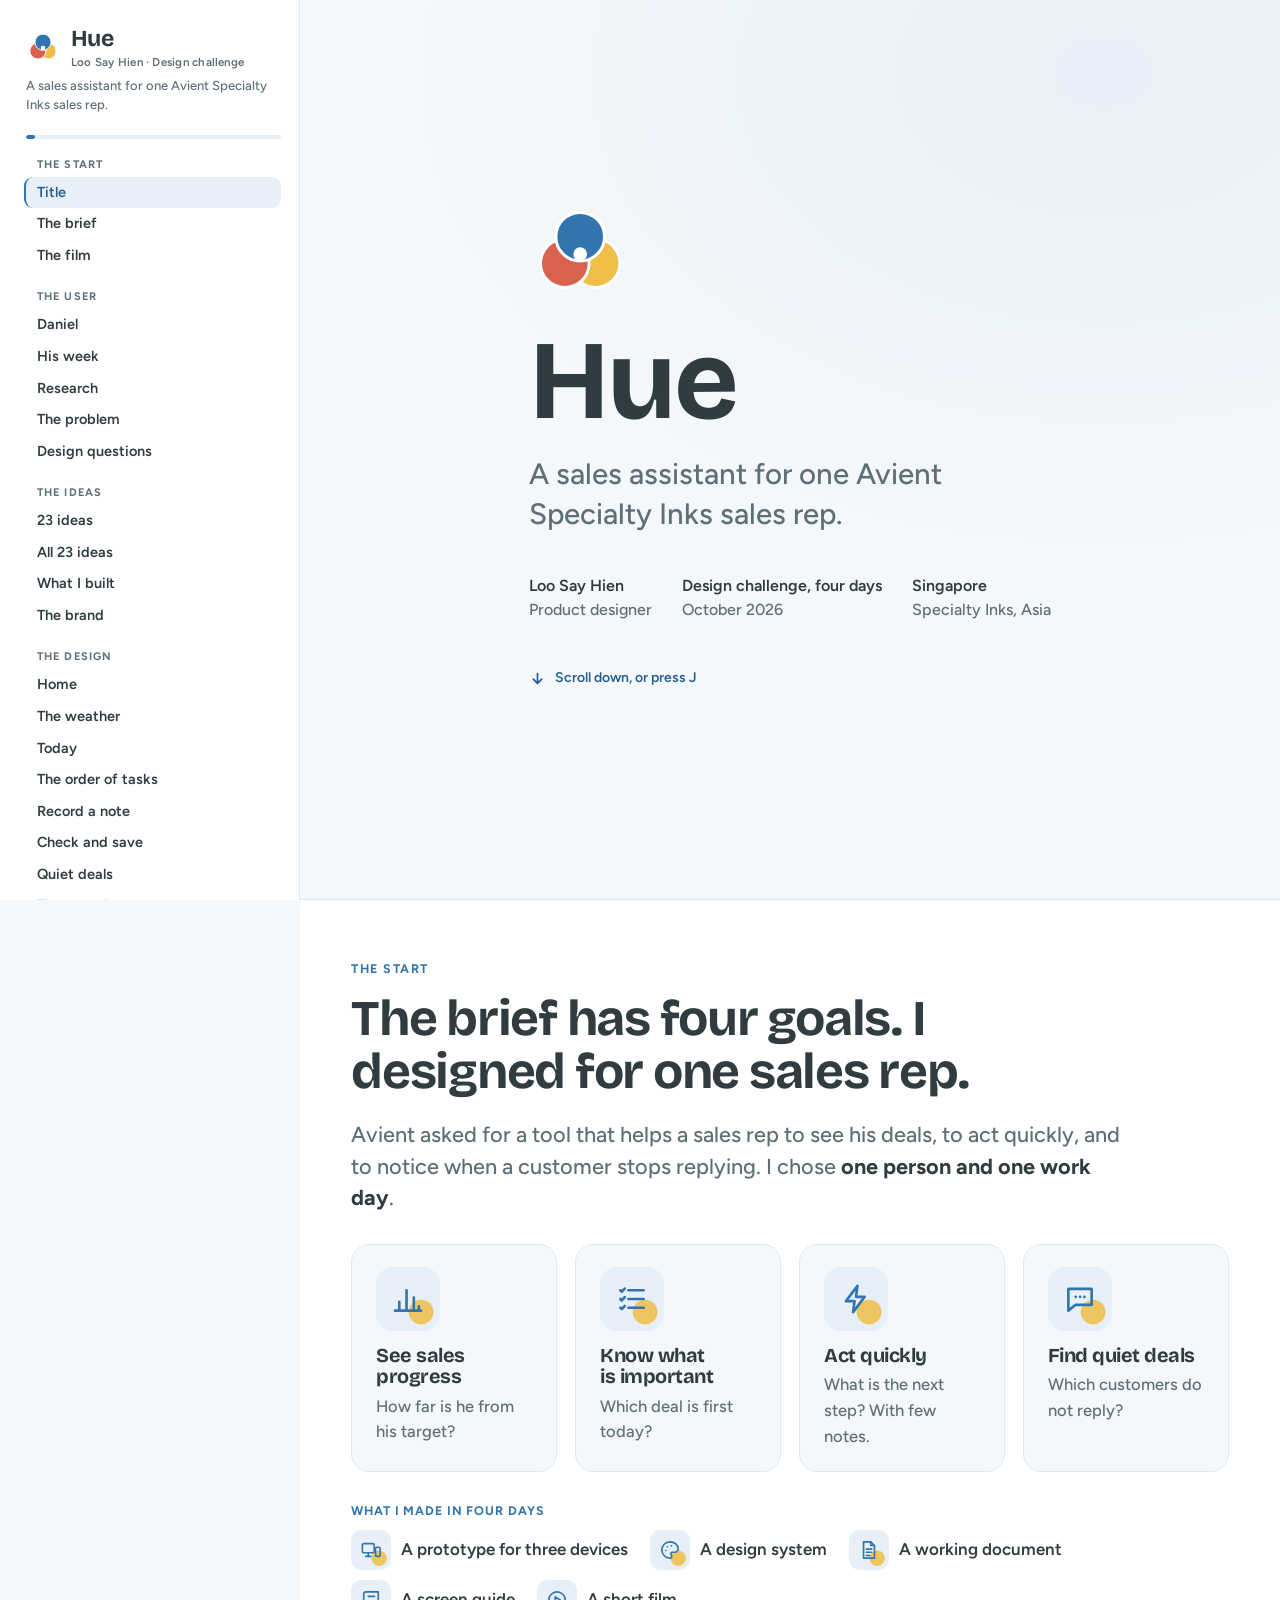
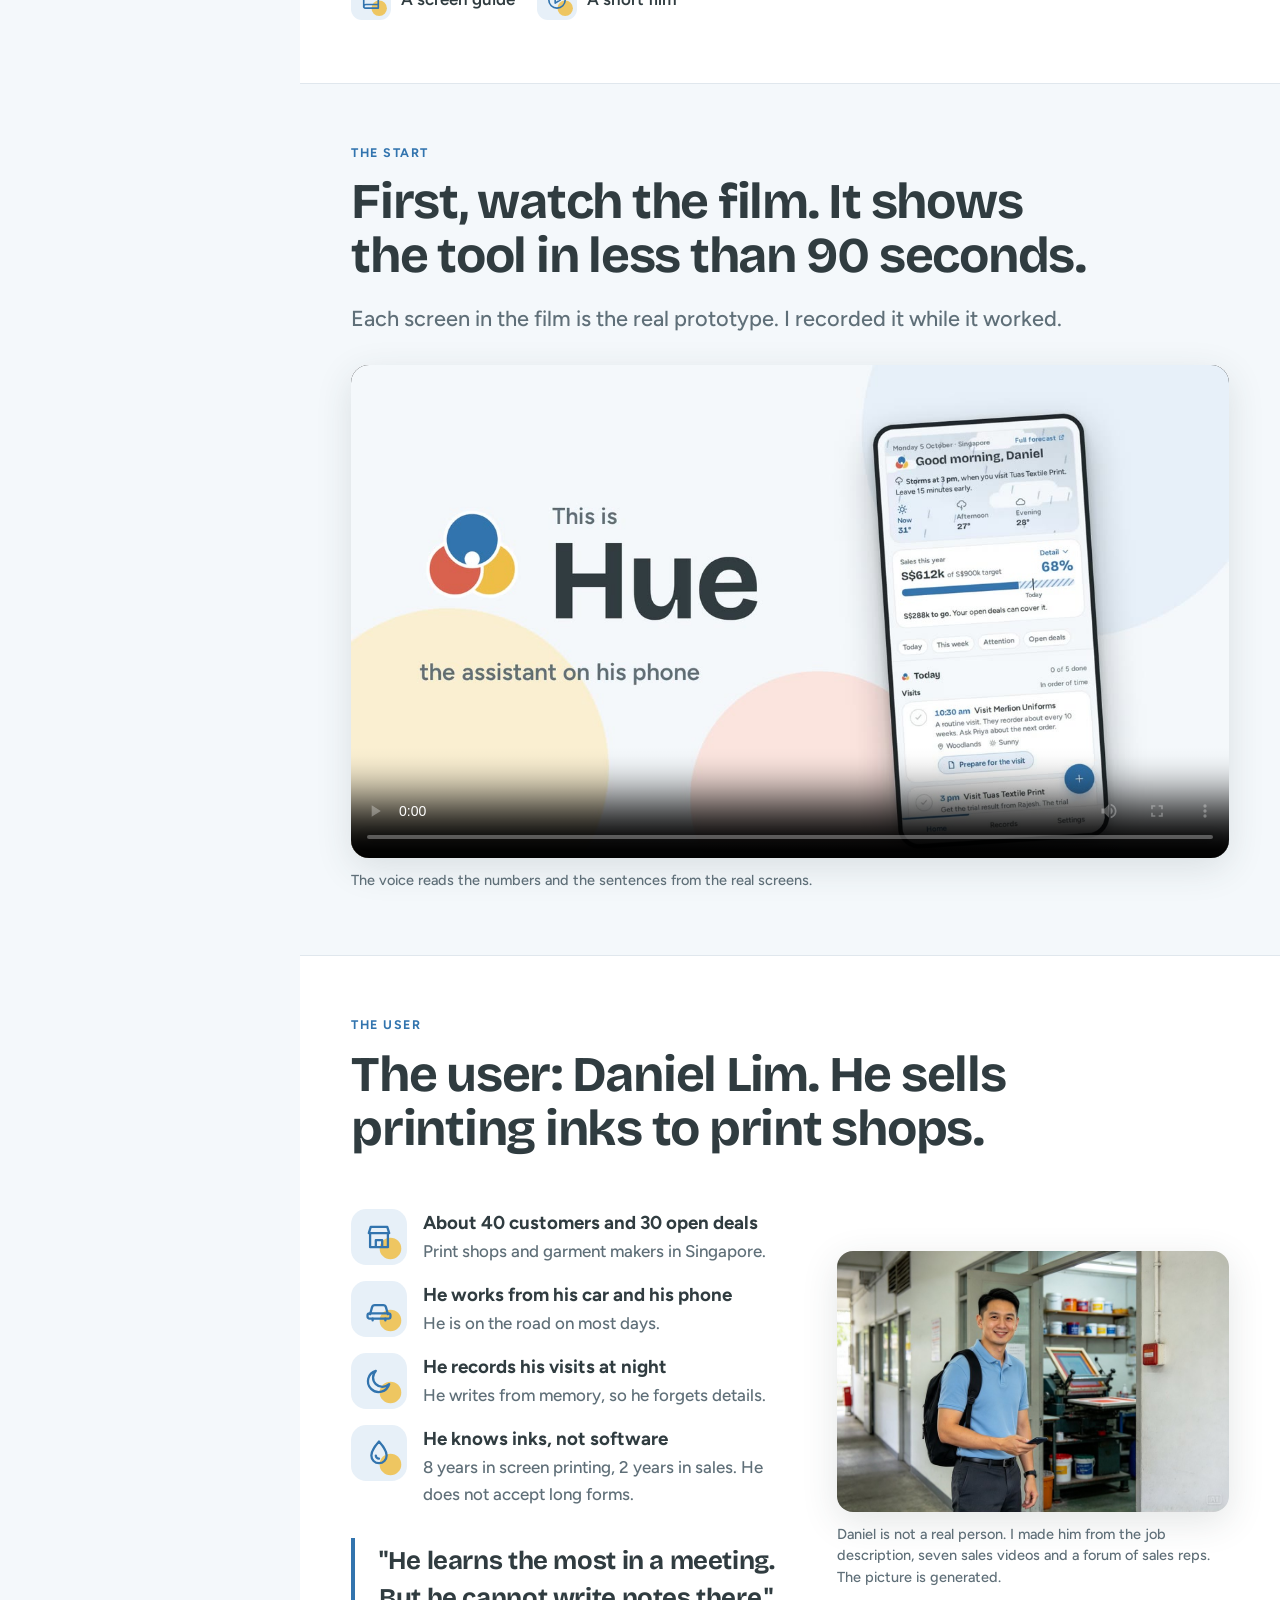
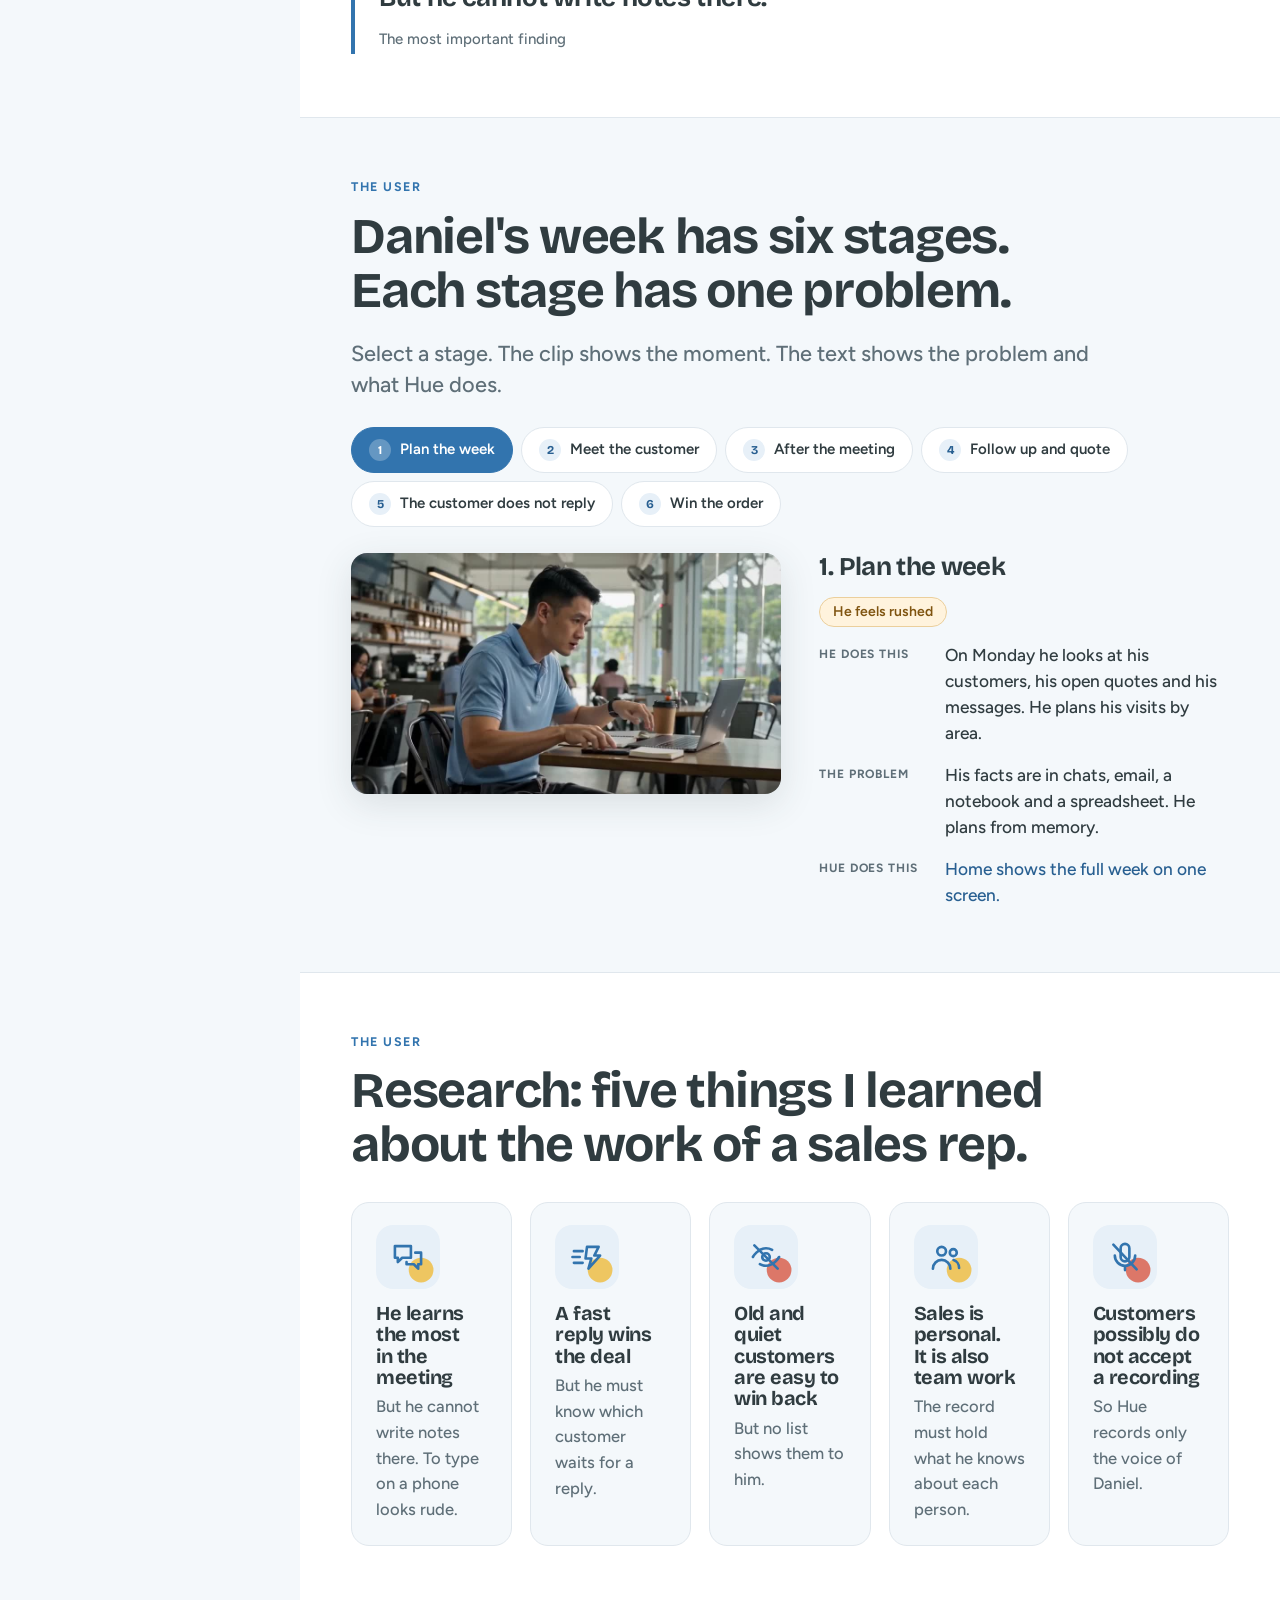
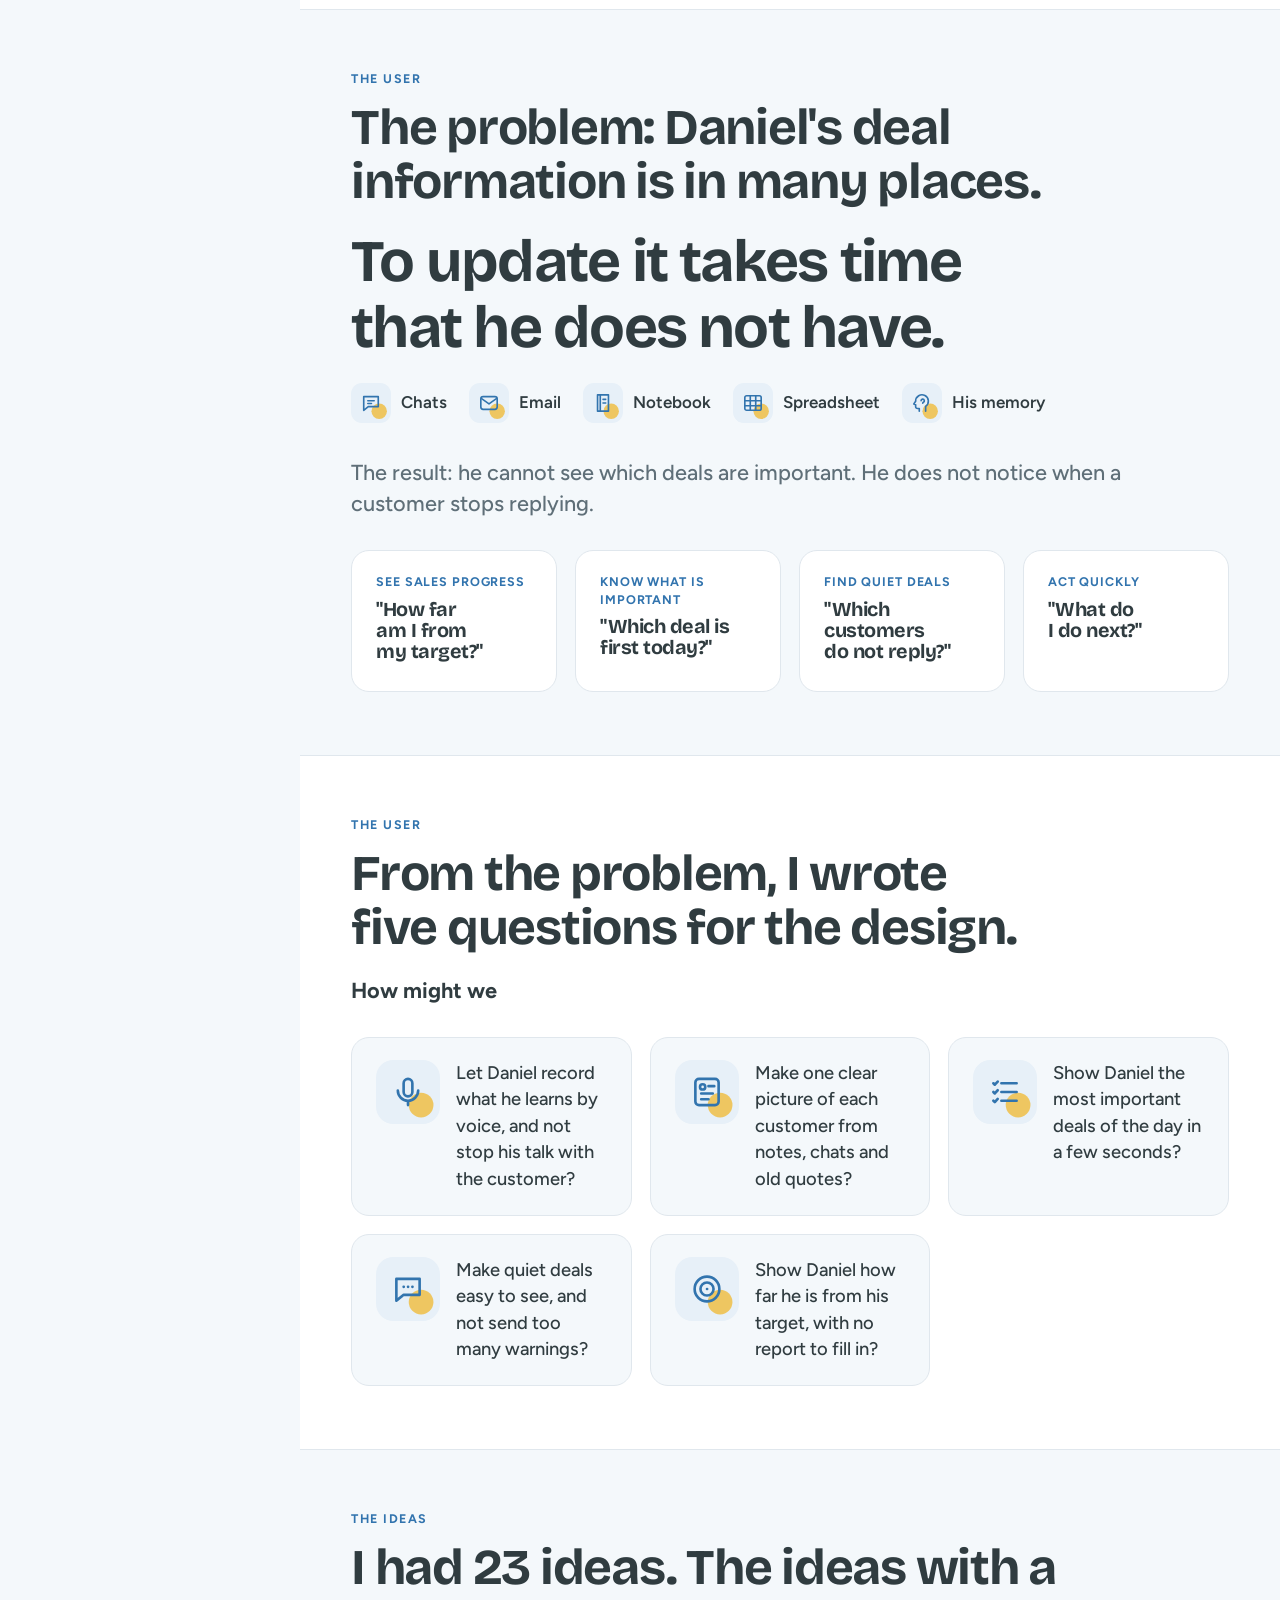
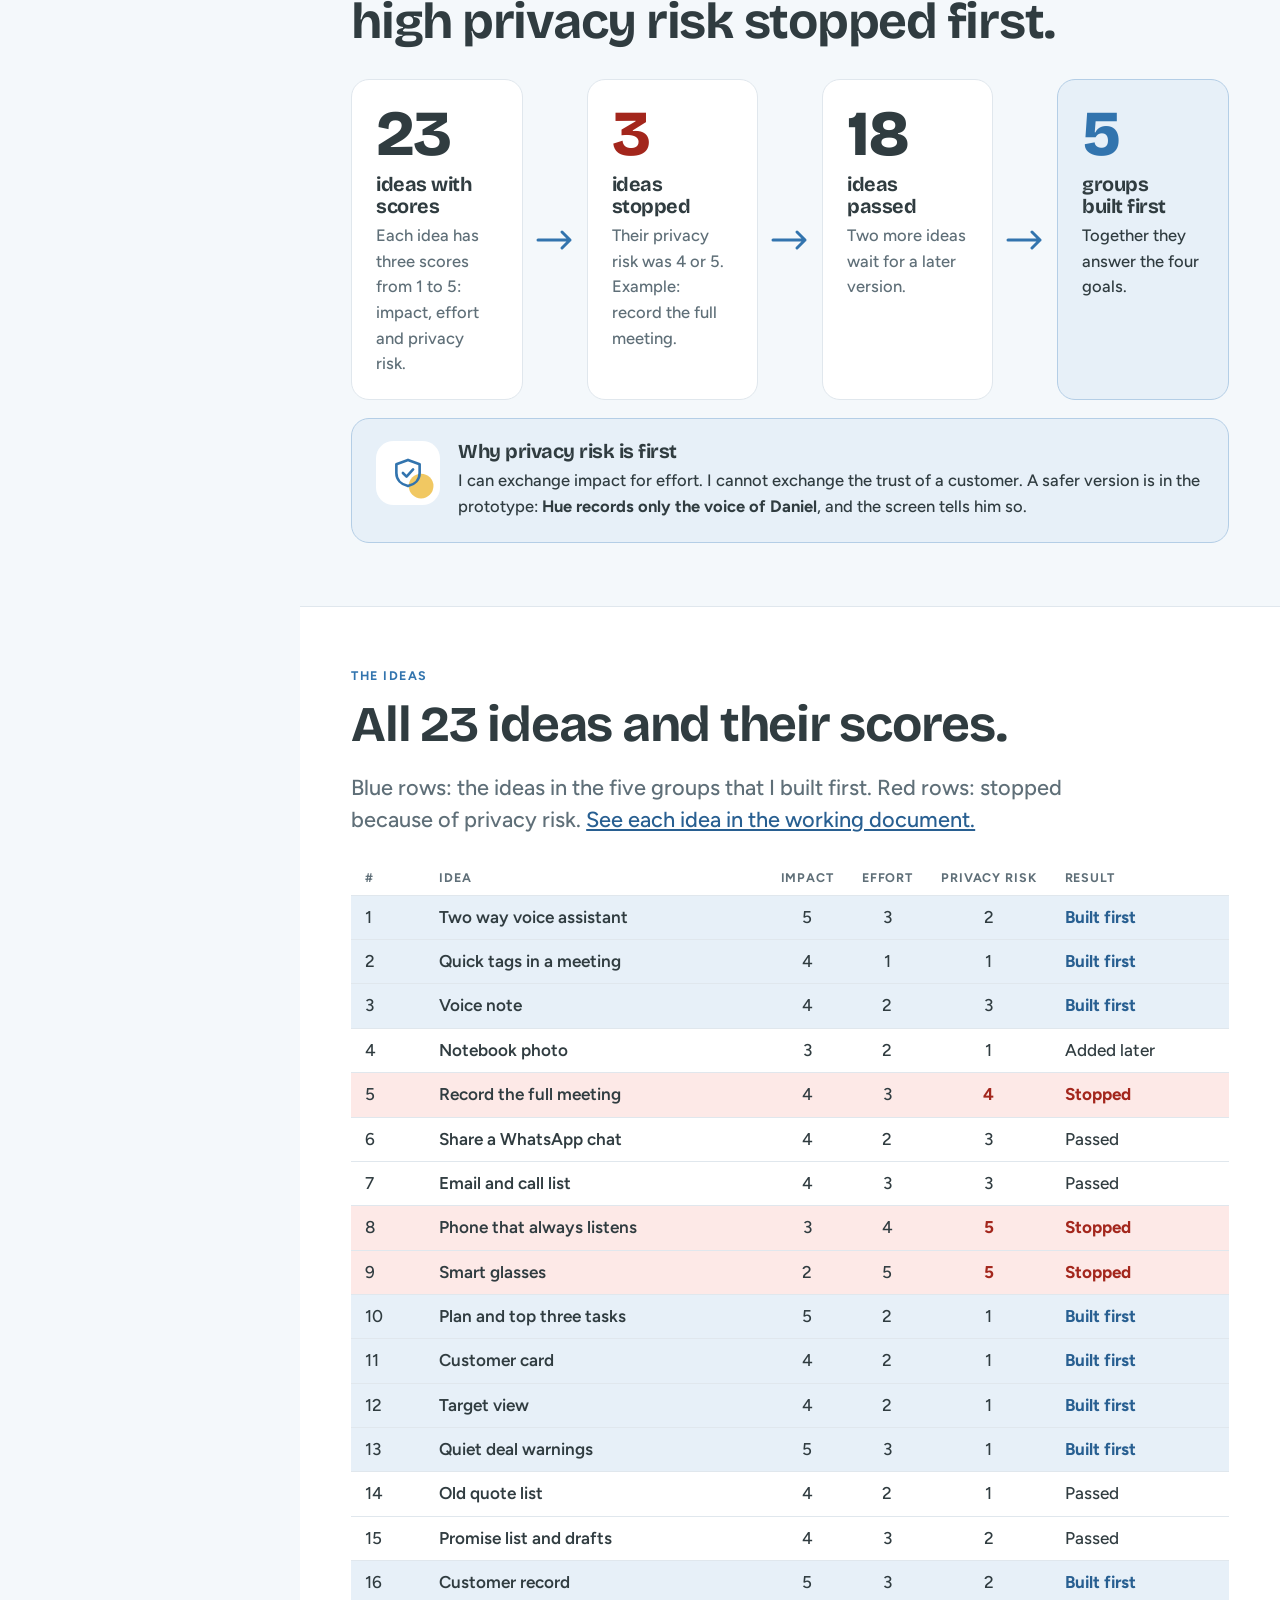
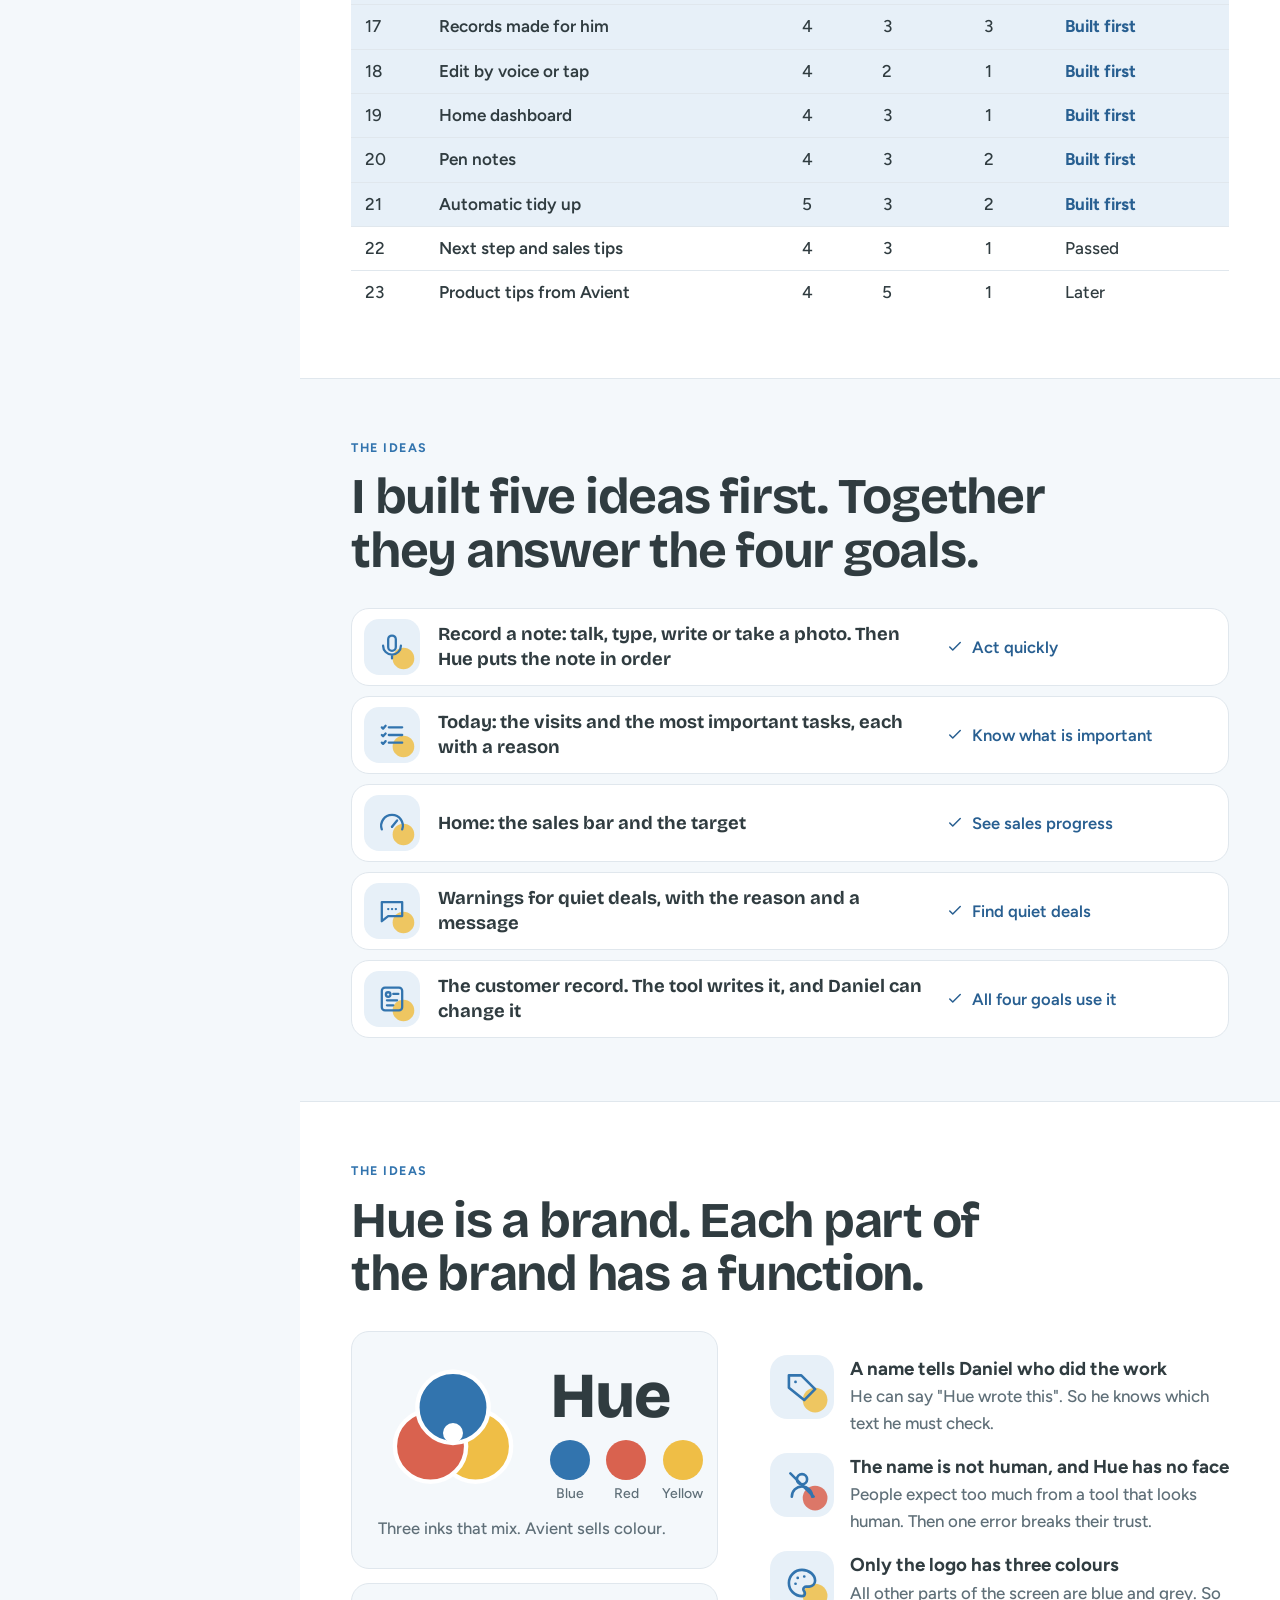
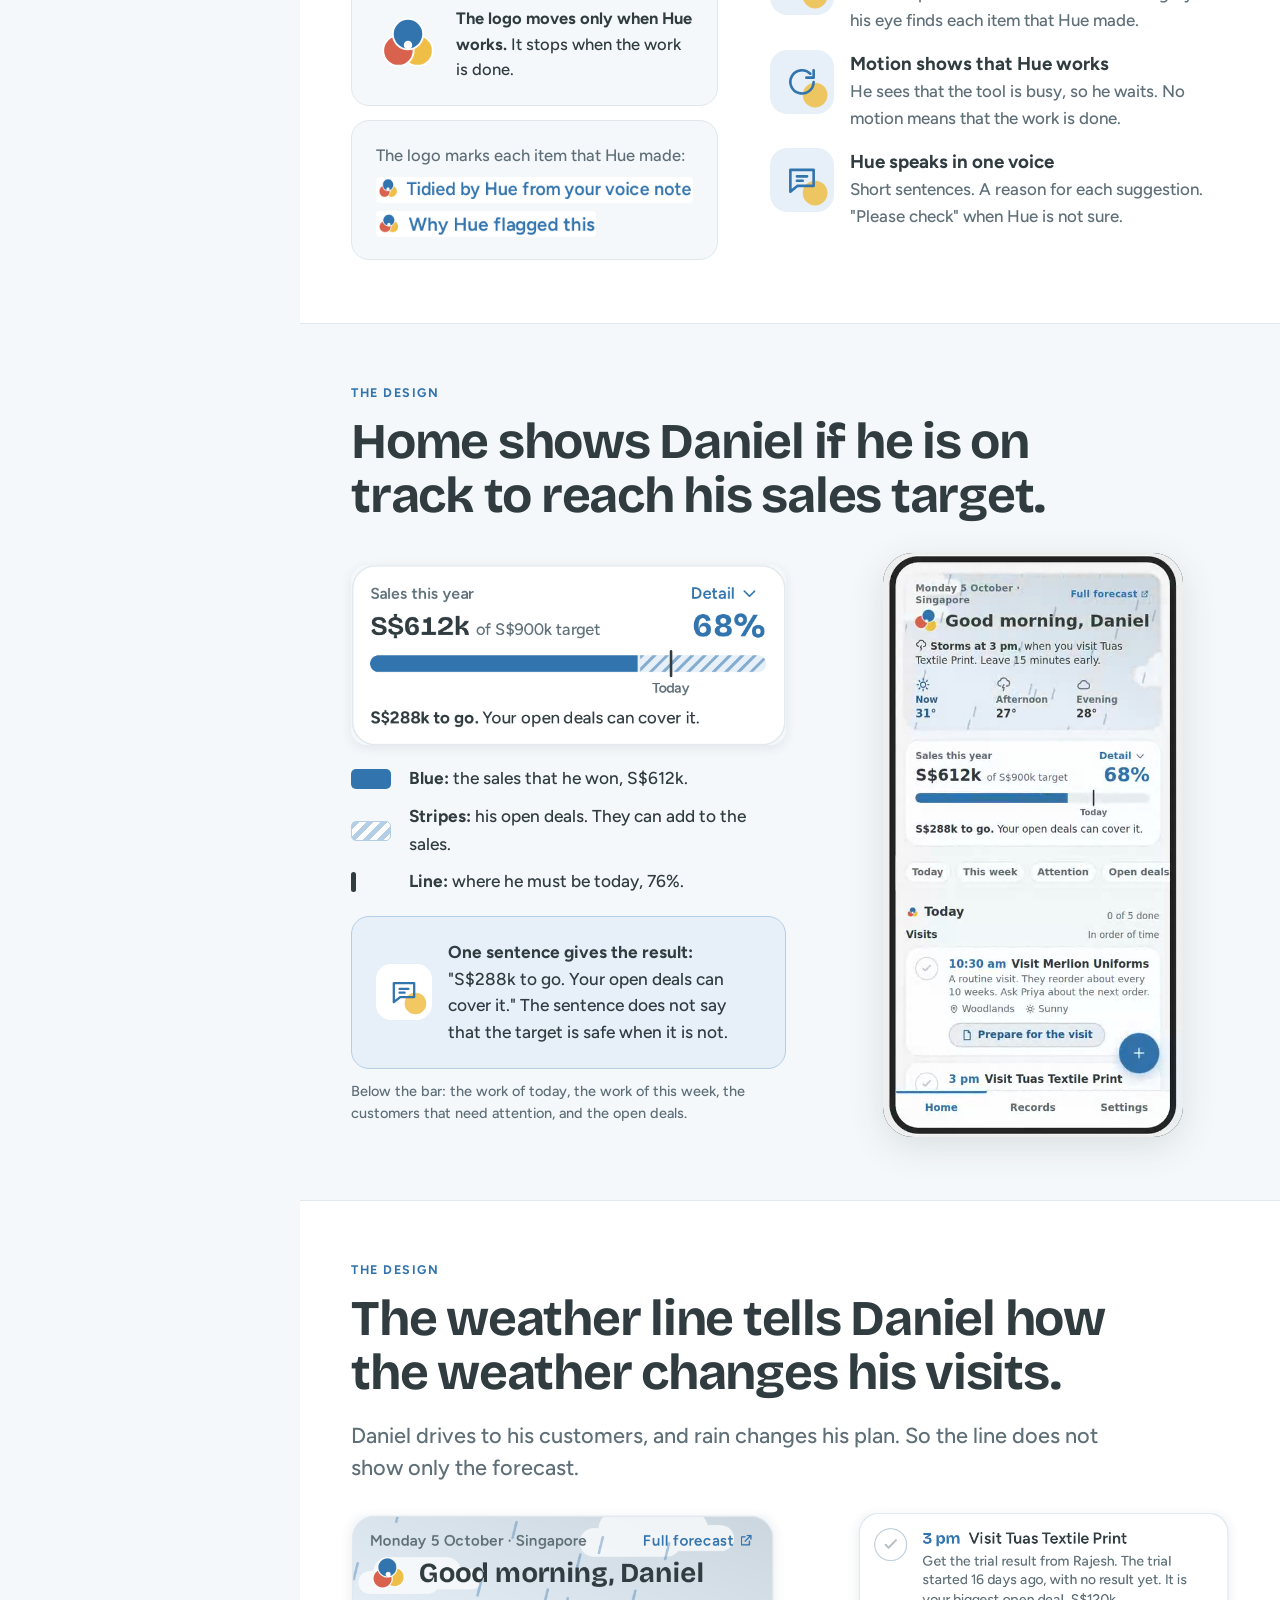
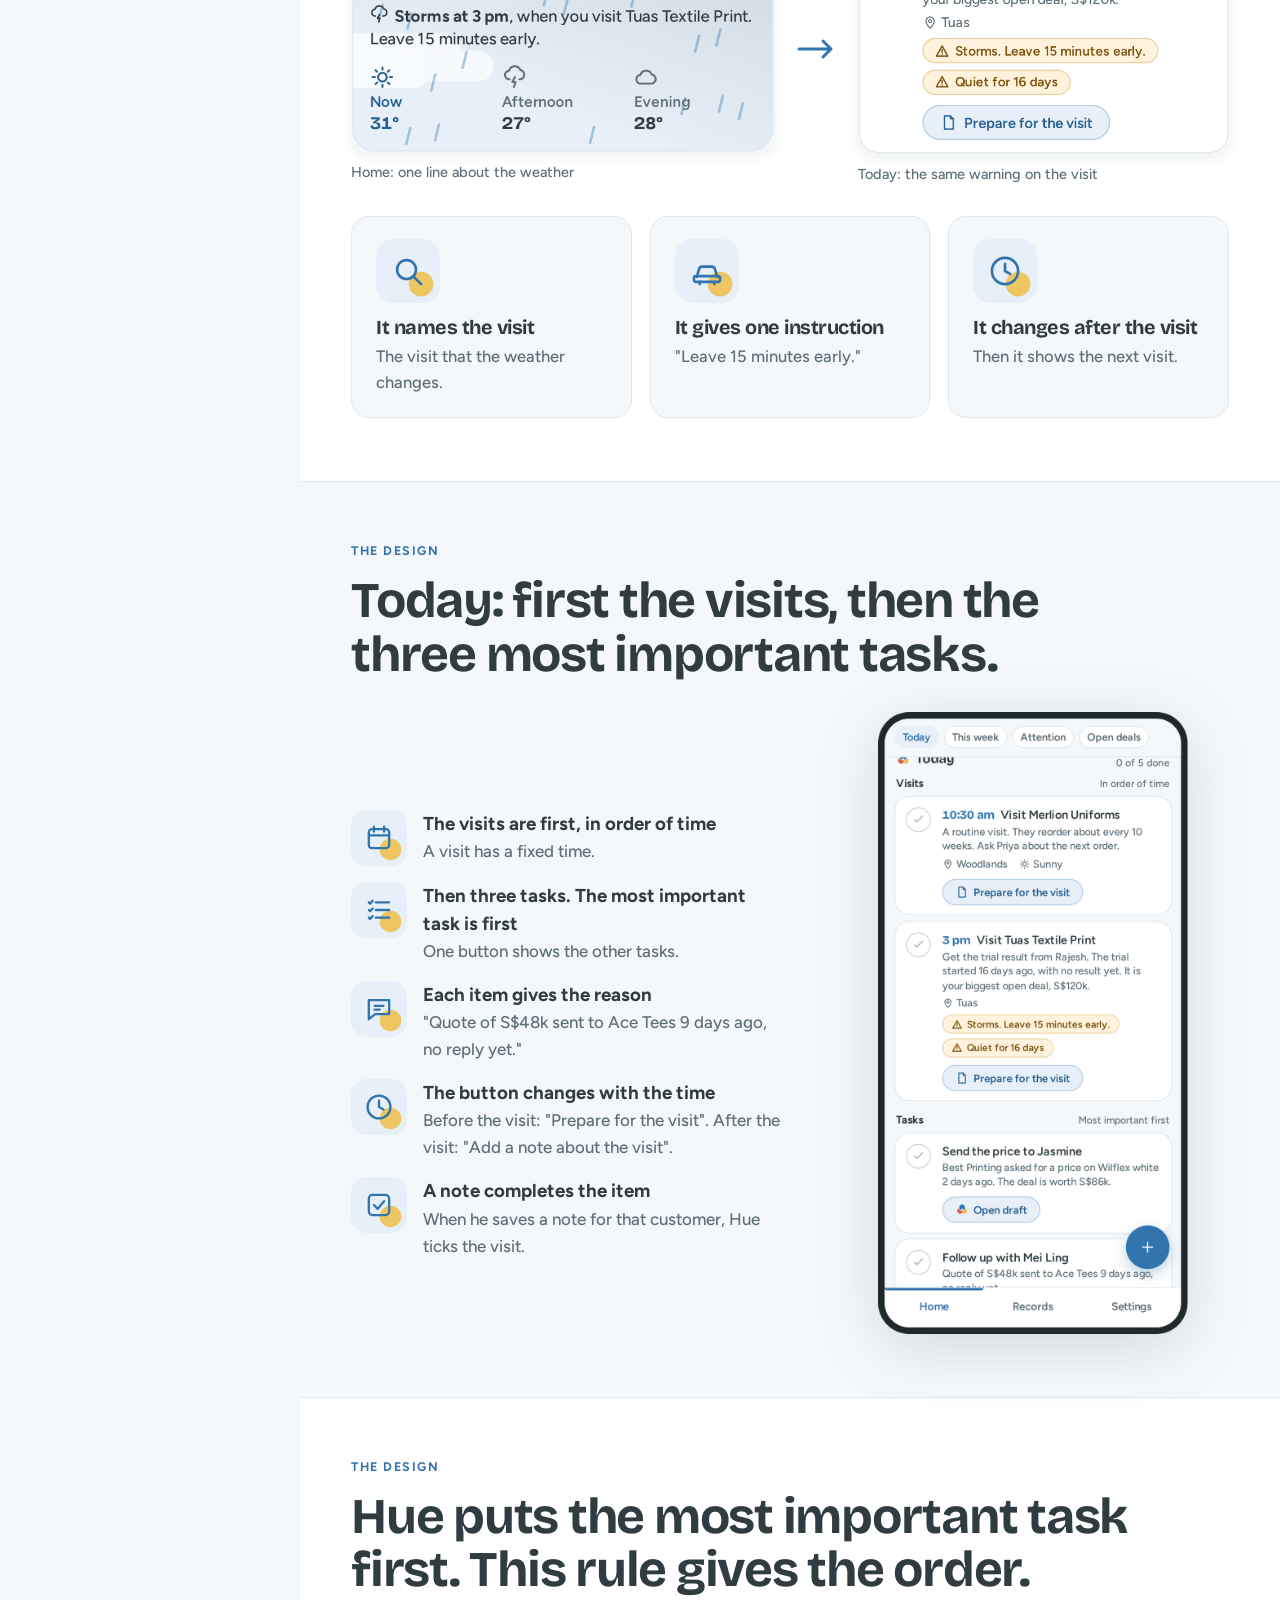
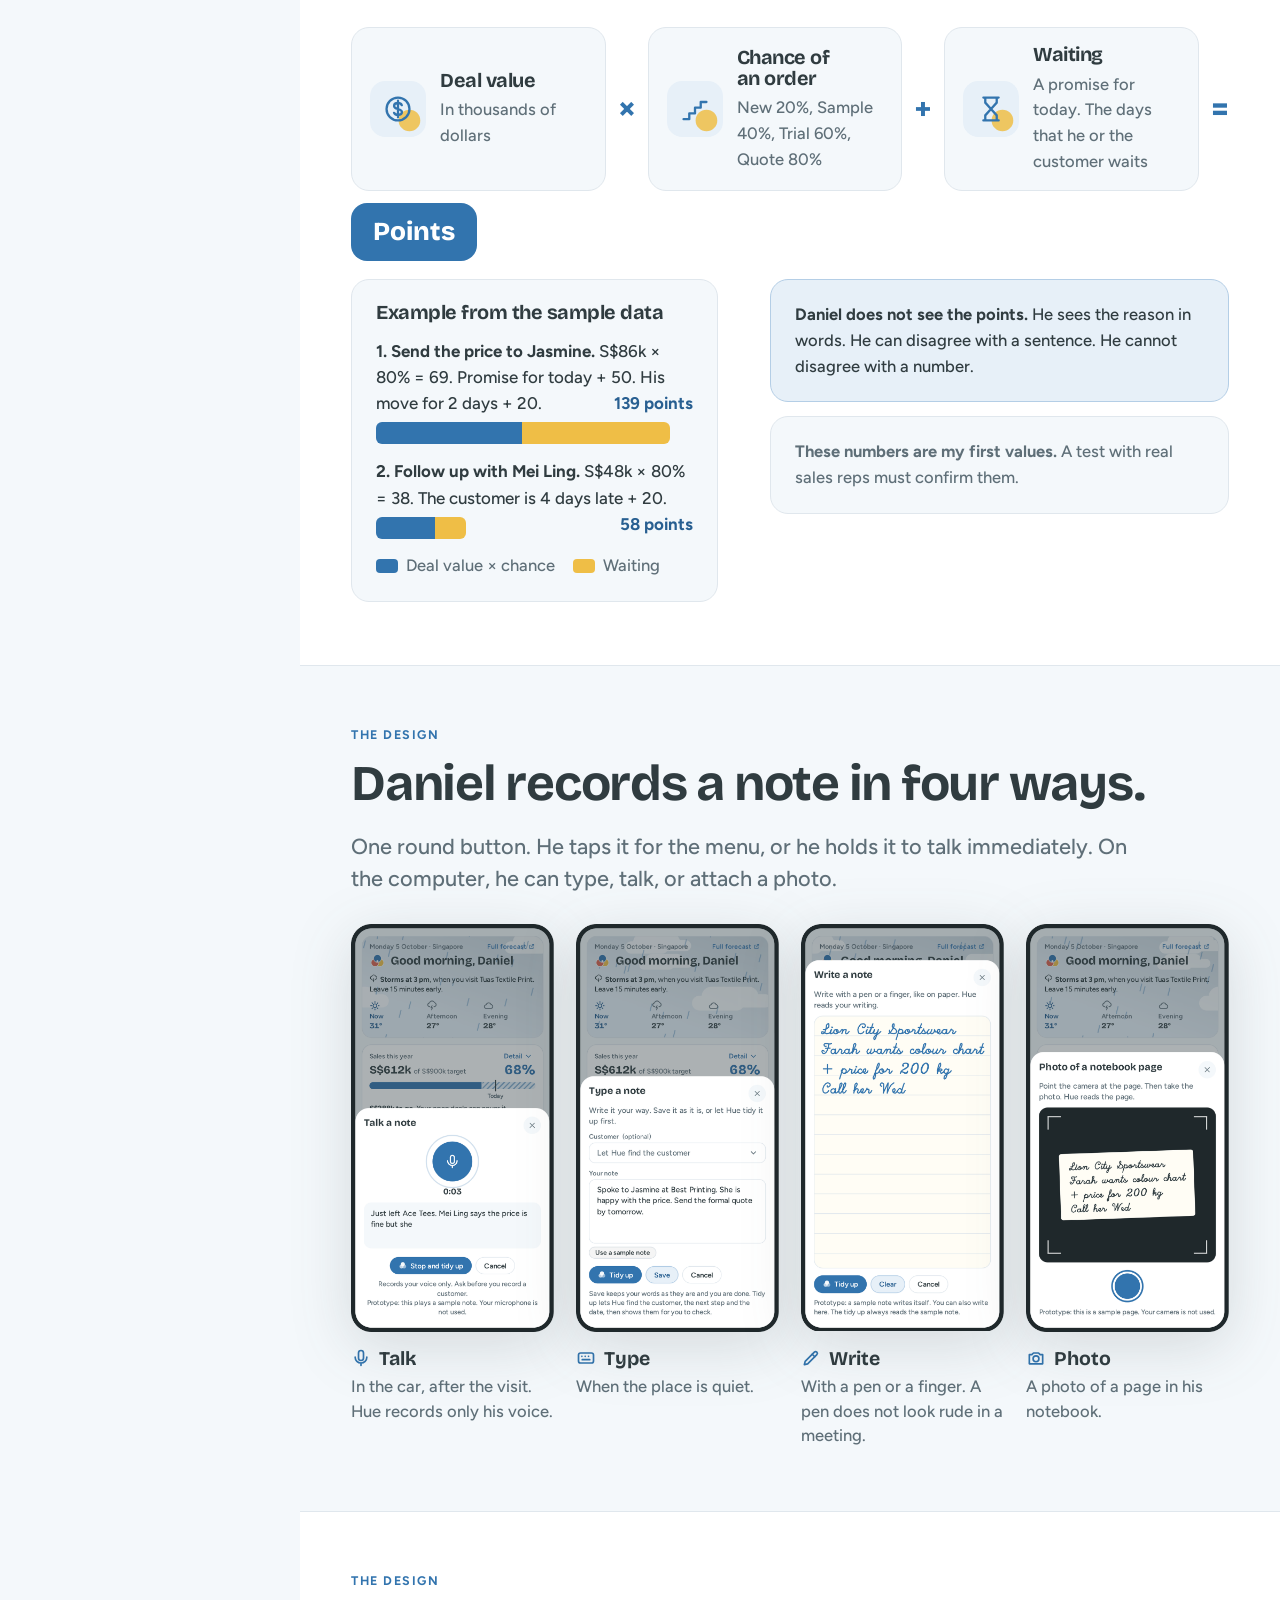
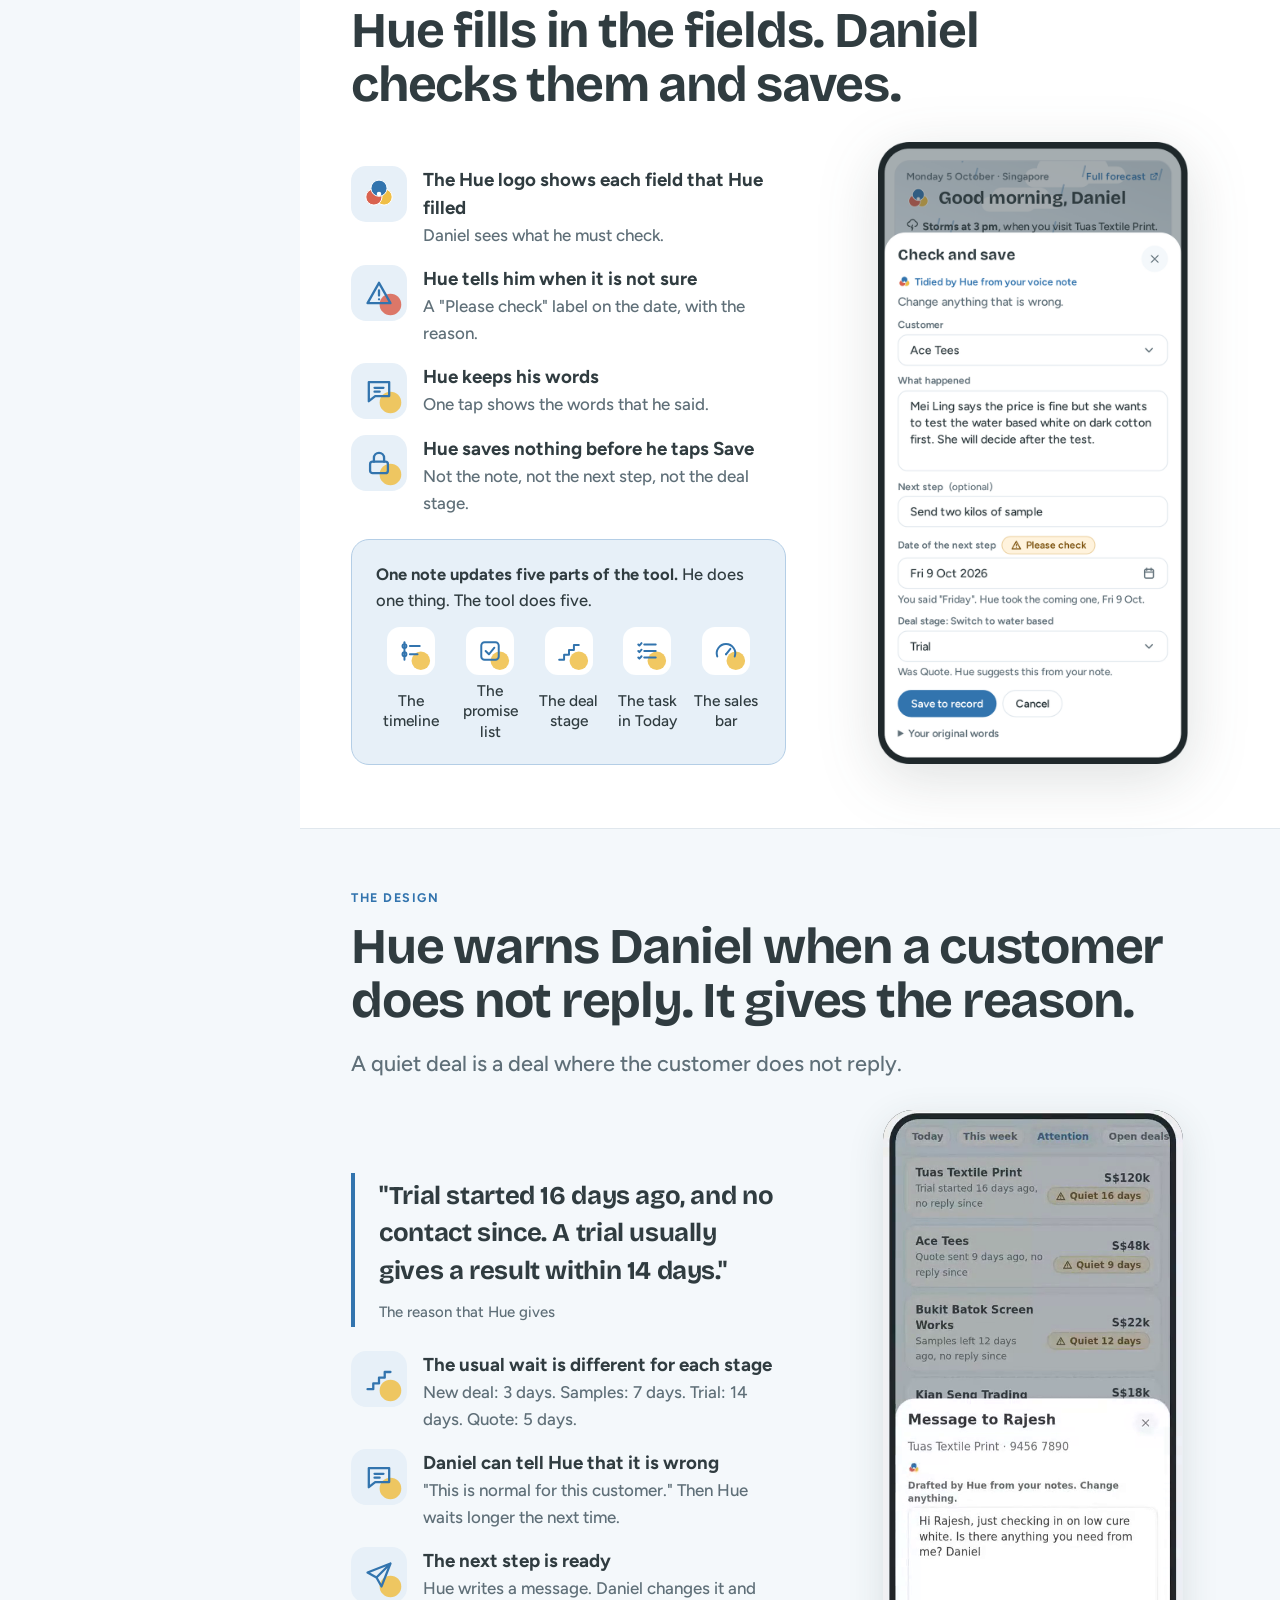
==== commit e4f450d8: "New explainer film, and a handwriting clip on the page The film has a new script and a new voice. Th" ====
--- a/index.html
+++ b/index.html
@@ -279,6 +279,7 @@
 .key{display:flex;align-items:center;gap:8px;margin-top:14px;font-size:.88em}.key i{display:block;width:22px;height:14px;border-radius:4px;background:var(--blue)}.key i.w{background:var(--hyel);margin-left:10px}
 .ways{display:grid;grid-template-columns:repeat(4,minmax(0,1fr));gap:22px;margin-top:30px}
 .ways figure{margin:0}.ways .dev{max-width:260px}
+.devclip{border-radius:9.2%/4.6%;overflow:hidden}.devclip video{width:100%;height:auto;display:block}
 .ways figcaption{margin-top:14px;display:grid;gap:3px}
 .ways figcaption b{display:flex;gap:8px;align-items:center;font:700 1.08em/1.3 var(--fd)}.ways figcaption b .ico{color:var(--blue)}
 .ways figcaption span{color:var(--sub);font-size:.92em;line-height:1.5}
@@ -356,7 +357,7 @@
 "use strict";
 var A = 'assets/media/';
 /* the size of each picture and clip, so the page keeps its shape while they load */
-var SIZE = {"c-menu.png":[1800,1079],"clip-1-plan.jpg":[960,540],"clip-1-plan.mp4":[960,540],"clip-2-meet.jpg":[960,540],"clip-2-meet.mp4":[960,540],"clip-3-night.jpg":[960,540],"clip-3-night.mp4":[960,540],"clip-4-promises.jpg":[960,540],"clip-4-promises.mp4":[960,540],"clip-5-quiet.jpg":[960,540],"clip-5-quiet.mp4":[960,540],"clip-6-win.jpg":[960,540],"clip-6-win.mp4":[960,540],"clip-7-with-hue.jpg":[960,540],"clip-7-with-hue.mp4":[960,540],"clip-8-road.jpg":[960,540],"clip-8-road.mp4":[960,540],"daniel.jpg":[900,600],"hue-film.jpg":[1280,720],"hue-film.mp4":[1280,720],"p-check.png":[760,1526],"p-home.png":[760,1526],"p-photo.png":[760,1526],"p-settings.png":[760,1526],"p-talk.png":[760,1526],"p-today.png":[760,1526],"p-type.png":[760,1526],"p-write.png":[760,1526],"qr-prototype.png":[630,630],"r1-home.mp4":[514,1000],"r1-home.png":[514,1000],"r3-quiet.mp4":[514,1000],"r3-quiet.png":[514,1000],"t-record.png":[1600,1124],"t-write.png":[1600,1124],"x-hero.png":[1326,744],"x-sales.png":[1326,549],"x-tidied.png":[858,66],"x-visit.png":[1326,861],"x-why.png":[558,66]};
+var SIZE = {"c-menu.png":[1800,1079],"clip-1-plan.jpg":[960,540],"clip-1-plan.mp4":[960,540],"clip-2-meet.jpg":[960,540],"clip-2-meet.mp4":[960,540],"clip-3-night.jpg":[960,540],"clip-3-night.mp4":[960,540],"clip-4-promises.jpg":[960,540],"clip-4-promises.mp4":[960,540],"clip-5-quiet.jpg":[960,540],"clip-5-quiet.mp4":[960,540],"clip-6-win.jpg":[960,540],"clip-6-win.mp4":[960,540],"clip-7-with-hue.jpg":[960,540],"clip-7-with-hue.mp4":[960,540],"clip-8-road.jpg":[960,540],"clip-8-road.mp4":[960,540],"daniel.jpg":[900,600],"hue-film.jpg":[1280,720],"hue-film.mp4":[1280,720],"p-check.png":[760,1526],"p-home.png":[760,1526],"p-photo.png":[760,1526],"p-settings.png":[760,1526],"p-talk.png":[760,1526],"p-today.png":[760,1526],"p-type.png":[760,1526],"p-write.mp4":[760,1526],"p-write.png":[760,1526],"qr-prototype.png":[630,630],"r1-home.mp4":[514,1000],"r1-home.png":[514,1000],"r3-quiet.mp4":[514,1000],"r3-quiet.png":[514,1000],"t-record.png":[1600,1124],"t-write.png":[1600,1124],"x-hero.png":[1326,744],"x-sales.png":[1326,549],"x-tidied.png":[858,66],"x-visit.png":[1326,861],"x-why.png":[558,66]};
 function dim(f){ var z = SIZE[f]; return z ? ' width="'+z[0]+'" height="'+z[1]+'"' : '' }
 var ic = {
   tick:'<svg viewBox="0 0 24 24" fill="none" stroke="currentColor" stroke-width="2.4" stroke-linecap="round" stroke-linejoin="round"><path d="M5 12l4 4 10-10"/></svg>',
@@ -609,7 +610,7 @@
   "nav": "Record a note",
   "h2": "Daniel records a note in four ways.",
   "lede": "One round button. He taps it for the menu, or he holds it to talk immediately. On the computer, he can type, talk, or attach a photo.",
-  "html": "<div class=\"ways\"><figure><img class=\"dev \" src=\"assets/media/p-talk.png\" alt=\"Talk a note on a phone: a timer and the words that he says.\" width=\"760\" height=\"1526\" loading=\"lazy\"><figcaption><b><svg class=\"ico\" width=\"20\" height=\"20\" viewBox=\"0 0 24 24\" fill=\"none\" stroke=\"currentColor\" stroke-width=\"2\" stroke-linecap=\"round\" stroke-linejoin=\"round\" aria-hidden=\"true\"><path d=\"M12 3a3 3 0 0 0-3 3v6a3 3 0 0 0 6 0V6a3 3 0 0 0-3-3z\"/><path d=\"M5 11a7 7 0 0 0 14 0M12 18v3\"/></svg>Talk</b><span>In the car, after the visit. Hue records only his voice.</span></figcaption></figure><figure><img class=\"dev \" src=\"assets/media/p-type.png\" alt=\"Type a note on a phone, with a customer field and a note field.\" width=\"760\" height=\"1526\" loading=\"lazy\"><figcaption><b><svg class=\"ico\" width=\"20\" height=\"20\" viewBox=\"0 0 24 24\" fill=\"none\" stroke=\"currentColor\" stroke-width=\"2\" stroke-linecap=\"round\" stroke-linejoin=\"round\" aria-hidden=\"true\"><rect x=\"3\" y=\"6\" width=\"18\" height=\"12\" rx=\"2.5\"/><path d=\"M7 10h.1M11 10h.1M15 10h.1M7.5 14h9\"/></svg>Type</b><span>When the place is quiet.</span></figcaption></figure><figure><img class=\"dev \" src=\"assets/media/p-write.png\" alt=\"Write a note on a phone: a large page with lines, and a note in handwriting.\" width=\"760\" height=\"1526\" loading=\"lazy\"><figcaption><b><svg class=\"ico\" width=\"20\" height=\"20\" viewBox=\"0 0 24 24\" fill=\"none\" stroke=\"currentColor\" stroke-width=\"2\" stroke-linecap=\"round\" stroke-linejoin=\"round\" aria-hidden=\"true\"><path d=\"M4 20l1-4L16 5a2.1 2.1 0 0 1 3 3L8 19z\"/><path d=\"M13.5 7.5l3 3\"/></svg>Write</b><span>With a pen or a finger. A pen does not look rude in a meeting.</span></figcaption></figure><figure><img class=\"dev \" src=\"assets/media/p-photo.png\" alt=\"Photo of a notebook page on a phone: the camera view with a page of handwriting.\" width=\"760\" height=\"1526\" loading=\"lazy\"><figcaption><b><svg class=\"ico\" width=\"20\" height=\"20\" viewBox=\"0 0 24 24\" fill=\"none\" stroke=\"currentColor\" stroke-width=\"2\" stroke-linecap=\"round\" stroke-linejoin=\"round\" aria-hidden=\"true\"><path d=\"M4 8h3l2-2h6l2 2h3v11H4z\"/><circle cx=\"12\" cy=\"13\" r=\"3.5\"/></svg>Photo</b><span>A photo of a page in his notebook.</span></figcaption></figure></div>",
+  "html": "<div class=\"ways\"><figure><img class=\"dev \" src=\"assets/media/p-talk.png\" alt=\"Talk a note on a phone: a timer and the words that he says.\" width=\"760\" height=\"1526\" loading=\"lazy\"><figcaption><b><svg class=\"ico\" width=\"20\" height=\"20\" viewBox=\"0 0 24 24\" fill=\"none\" stroke=\"currentColor\" stroke-width=\"2\" stroke-linecap=\"round\" stroke-linejoin=\"round\" aria-hidden=\"true\"><path d=\"M12 3a3 3 0 0 0-3 3v6a3 3 0 0 0 6 0V6a3 3 0 0 0-3-3z\"/><path d=\"M5 11a7 7 0 0 0 14 0M12 18v3\"/></svg>Talk</b><span>In the car, after the visit. Hue records only his voice.</span></figcaption></figure><figure><img class=\"dev \" src=\"assets/media/p-type.png\" alt=\"Type a note on a phone, with a customer field and a note field.\" width=\"760\" height=\"1526\" loading=\"lazy\"><figcaption><b><svg class=\"ico\" width=\"20\" height=\"20\" viewBox=\"0 0 24 24\" fill=\"none\" stroke=\"currentColor\" stroke-width=\"2\" stroke-linecap=\"round\" stroke-linejoin=\"round\" aria-hidden=\"true\"><rect x=\"3\" y=\"6\" width=\"18\" height=\"12\" rx=\"2.5\"/><path d=\"M7 10h.1M11 10h.1M15 10h.1M7.5 14h9\"/></svg>Type</b><span>When the place is quiet.</span></figcaption></figure><figure><div class=\"dev devclip\" role=\"img\" aria-label=\"Write a note on a phone: a large page with lines, and a note in handwriting.\"><video src=\"assets/media/p-write.mp4\" poster=\"assets/media/p-write.png\" width=\"760\" height=\"1526\" muted loop playsinline preload=\"none\" aria-hidden=\"true\"></video></div><figcaption><b><svg class=\"ico\" width=\"20\" height=\"20\" viewBox=\"0 0 24 24\" fill=\"none\" stroke=\"currentColor\" stroke-width=\"2\" stroke-linecap=\"round\" stroke-linejoin=\"round\" aria-hidden=\"true\"><path d=\"M4 20l1-4L16 5a2.1 2.1 0 0 1 3 3L8 19z\"/><path d=\"M13.5 7.5l3 3\"/></svg>Write</b><span>With a pen or a finger. A pen does not look rude in a meeting.</span></figcaption></figure><figure><img class=\"dev \" src=\"assets/media/p-photo.png\" alt=\"Photo of a notebook page on a phone: the camera view with a page of handwriting.\" width=\"760\" height=\"1526\" loading=\"lazy\"><figcaption><b><svg class=\"ico\" width=\"20\" height=\"20\" viewBox=\"0 0 24 24\" fill=\"none\" stroke=\"currentColor\" stroke-width=\"2\" stroke-linecap=\"round\" stroke-linejoin=\"round\" aria-hidden=\"true\"><path d=\"M4 8h3l2-2h6l2 2h3v11H4z\"/><circle cx=\"12\" cy=\"13\" r=\"3.5\"/></svg>Photo</b><span>A photo of a page in his notebook.</span></figcaption></figure></div>",
   "hero": false,
   "note": "Daniel records a note with one round button. He taps it for the menu, or he holds it to talk immediately. He has four ways to record, because the best way changes with the situation. He talks in the car. He types when the place is quiet. He writes with a pen or a finger, and a pen does not look rude in a meeting. Or he takes a photo of a page in his notebook. On the computer, he can type, talk, or attach a photo."
  },
@@ -784,7 +785,7 @@
 }
 
 /* a clip of the prototype plays only while it is on the screen */
-var vids = [].slice.call(document.querySelectorAll('.phone video, .shot video'));
+var vids = [].slice.call(document.querySelectorAll('.phone video, .shot video, .devclip video'));
 if ('IntersectionObserver' in window) {
   var vo = new IntersectionObserver(function(es){
     es.forEach(function(en){
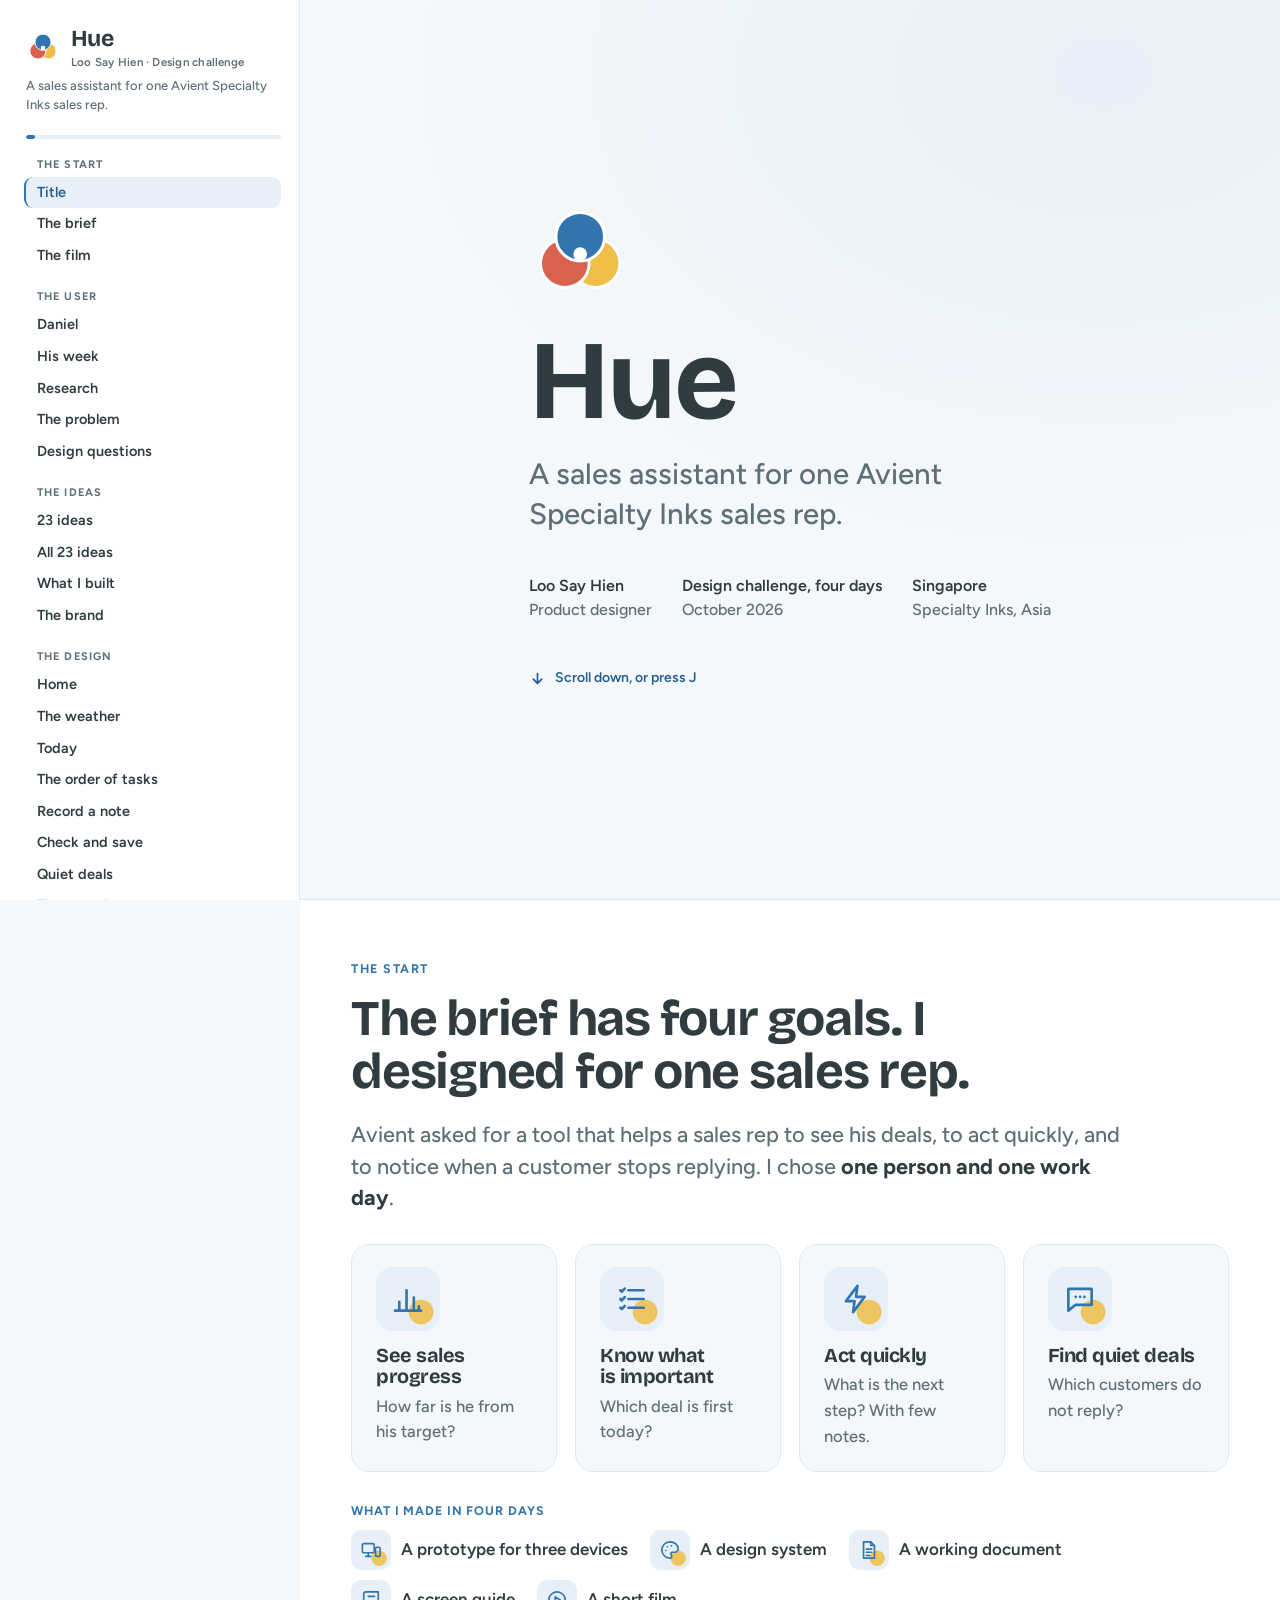
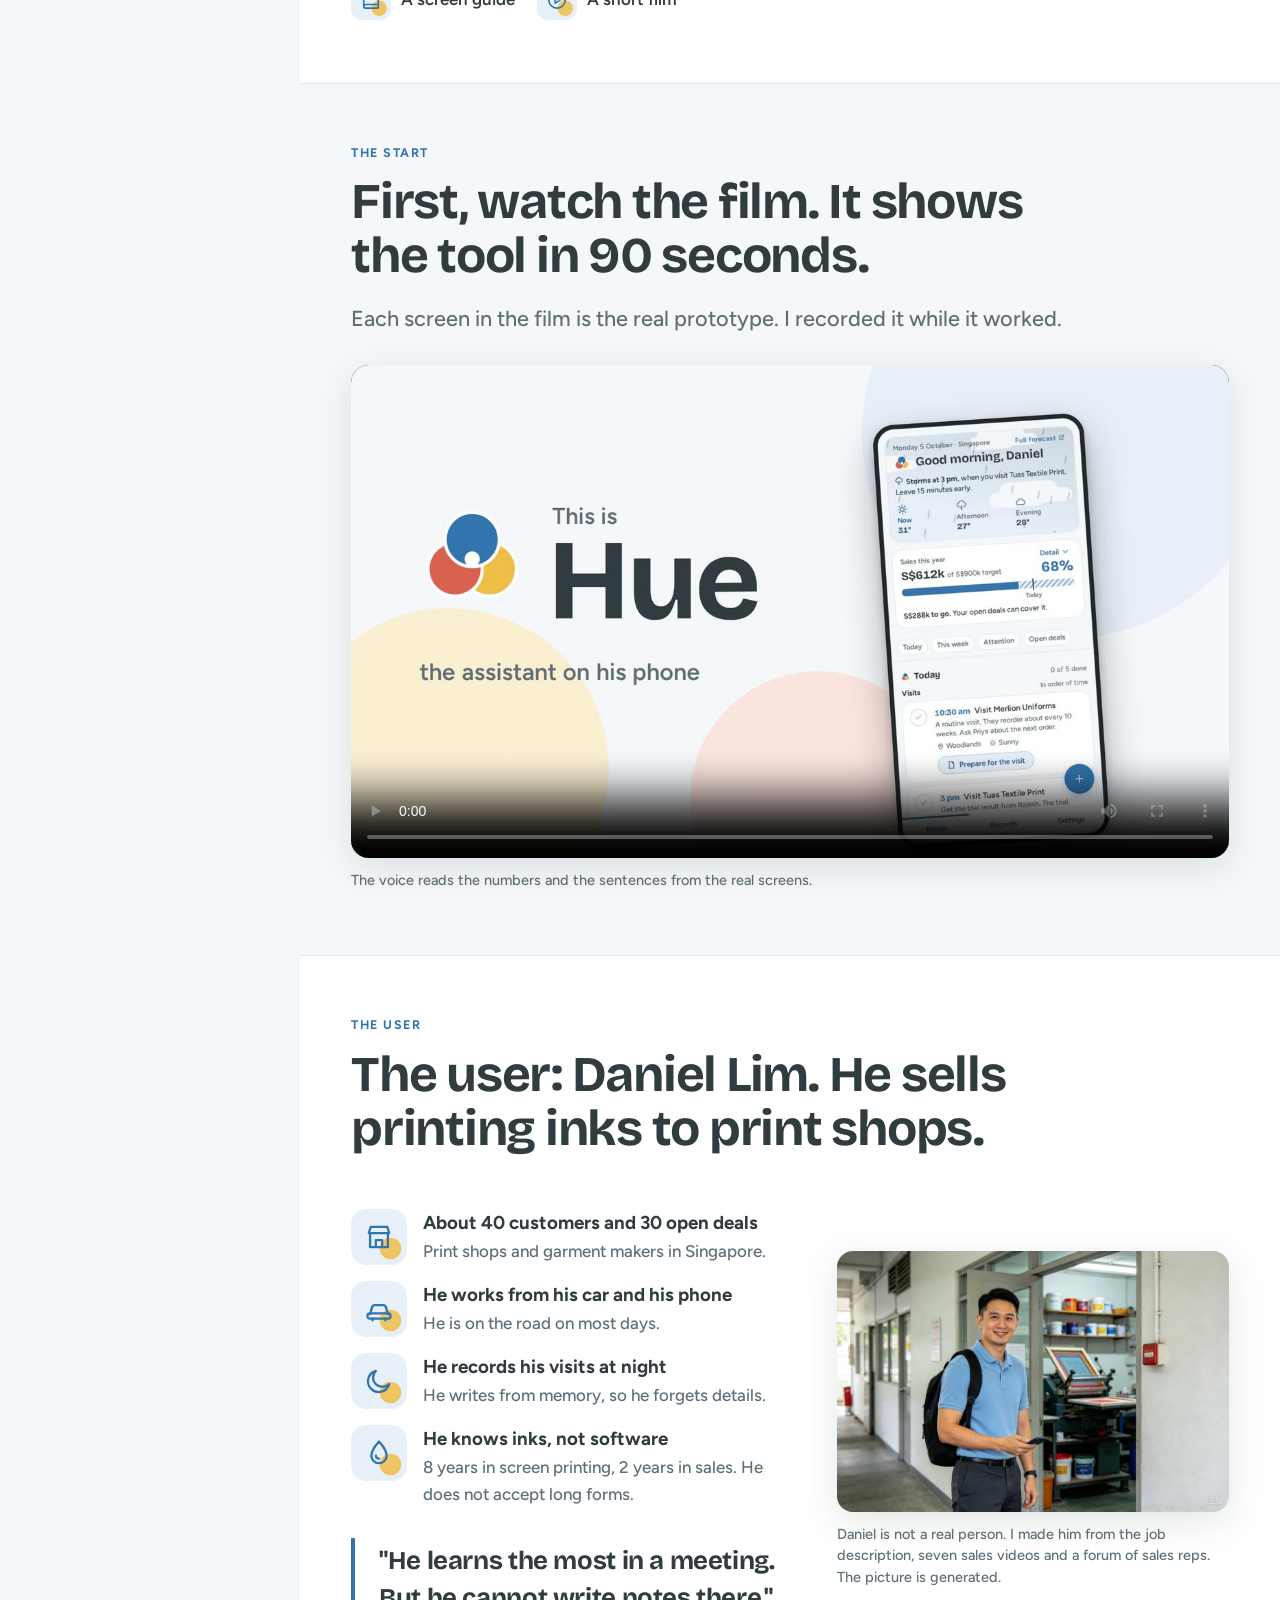
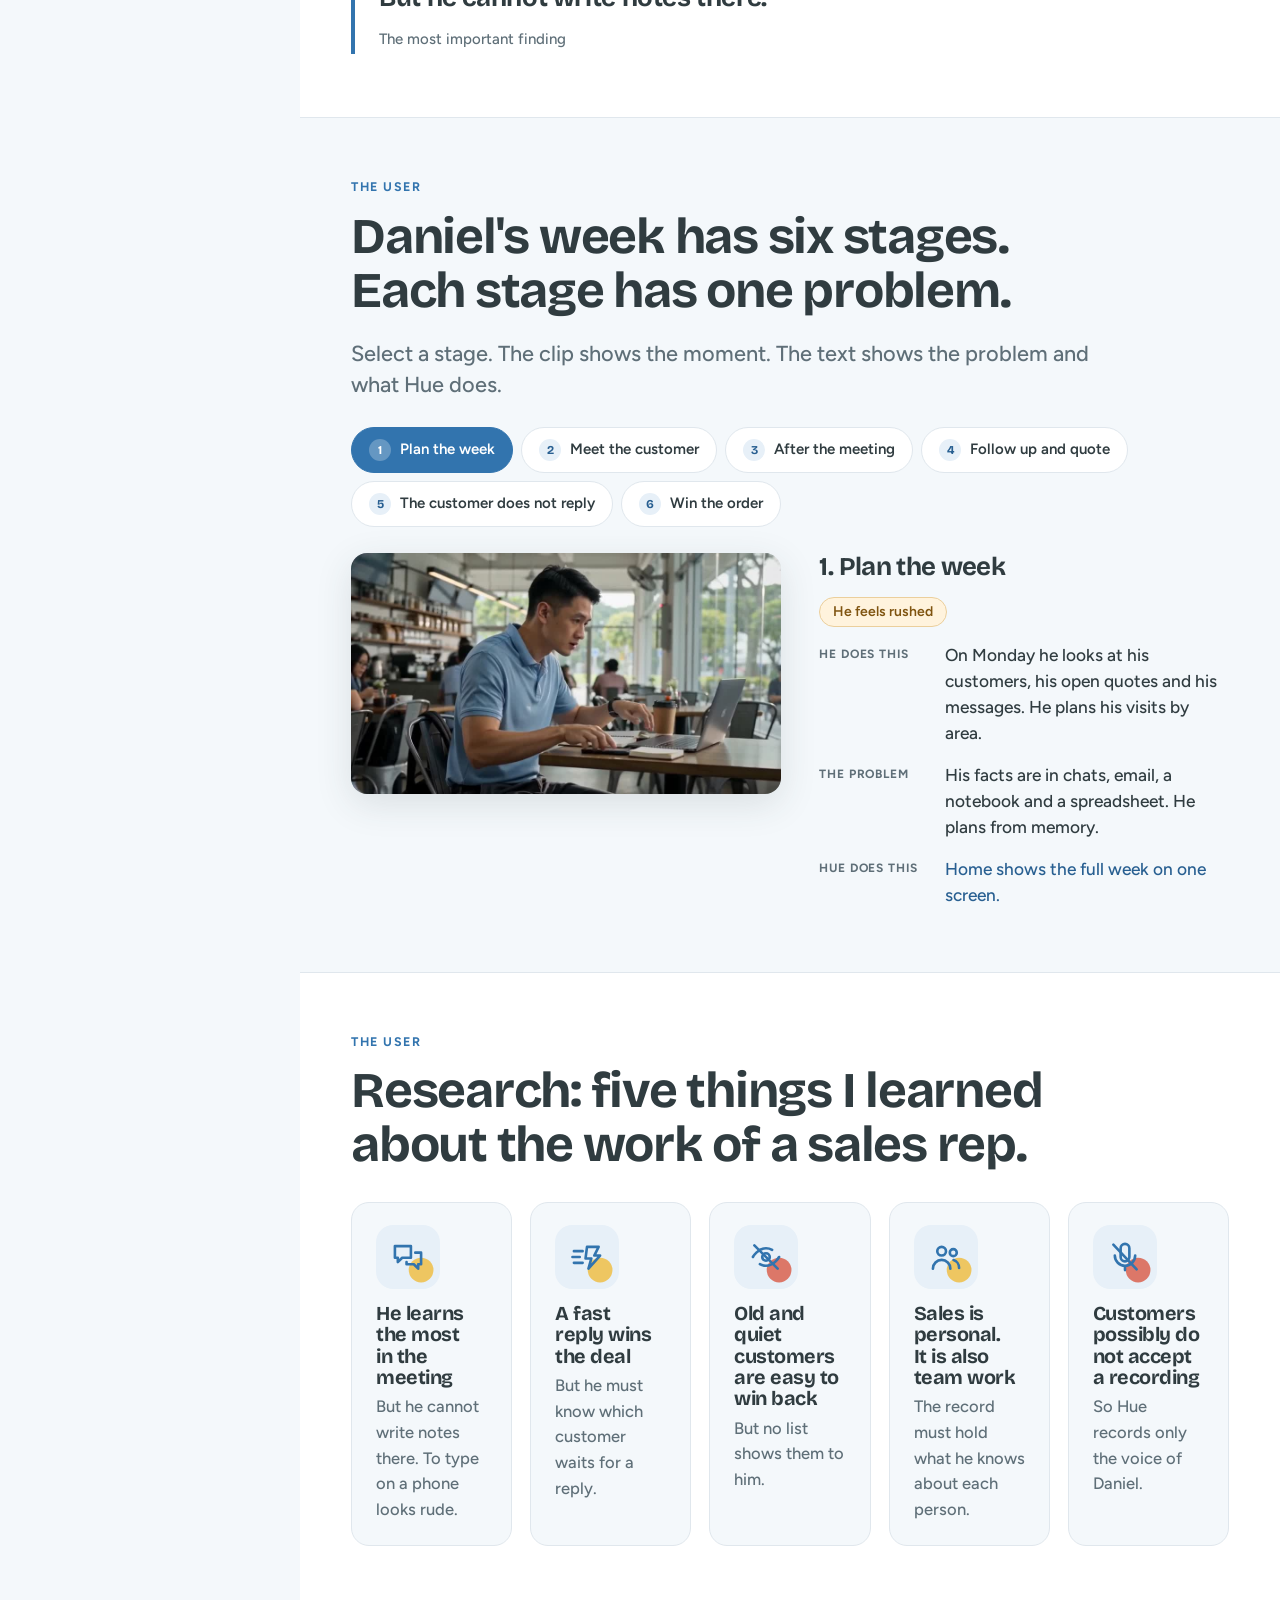
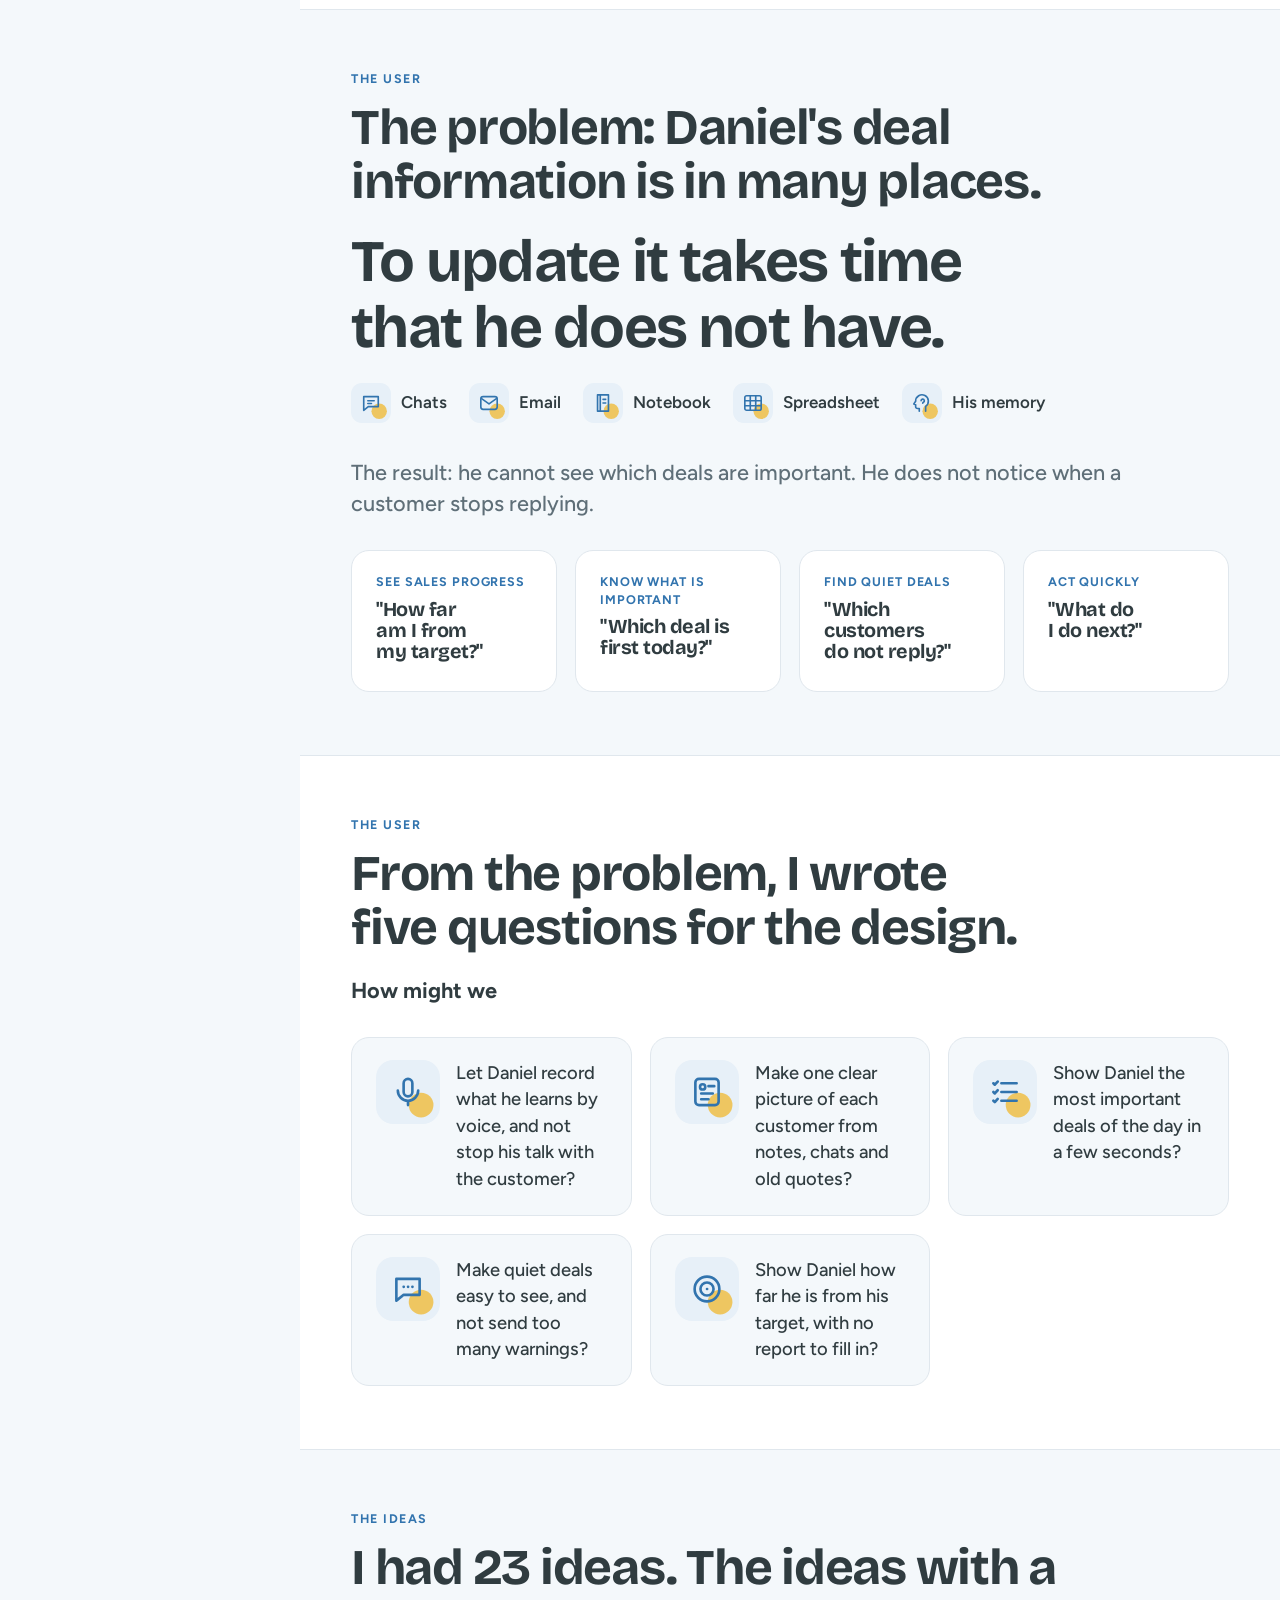
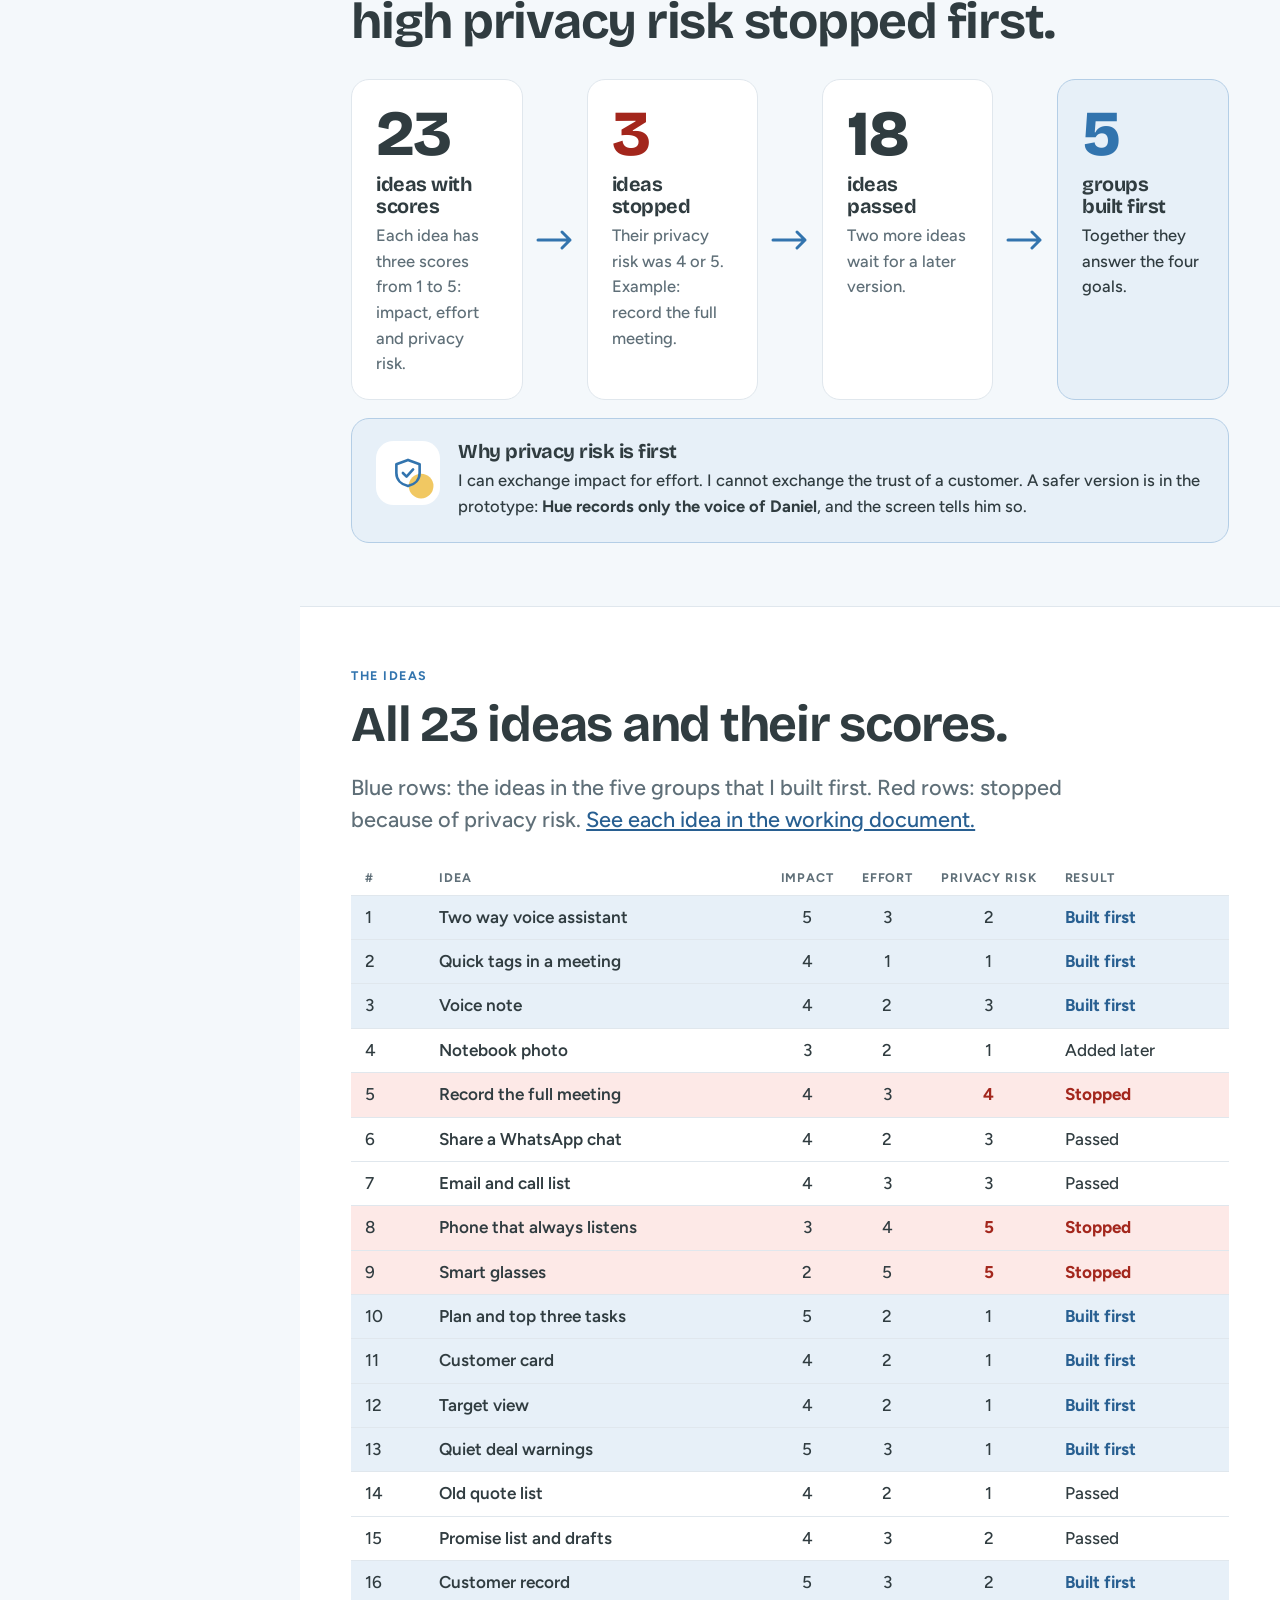
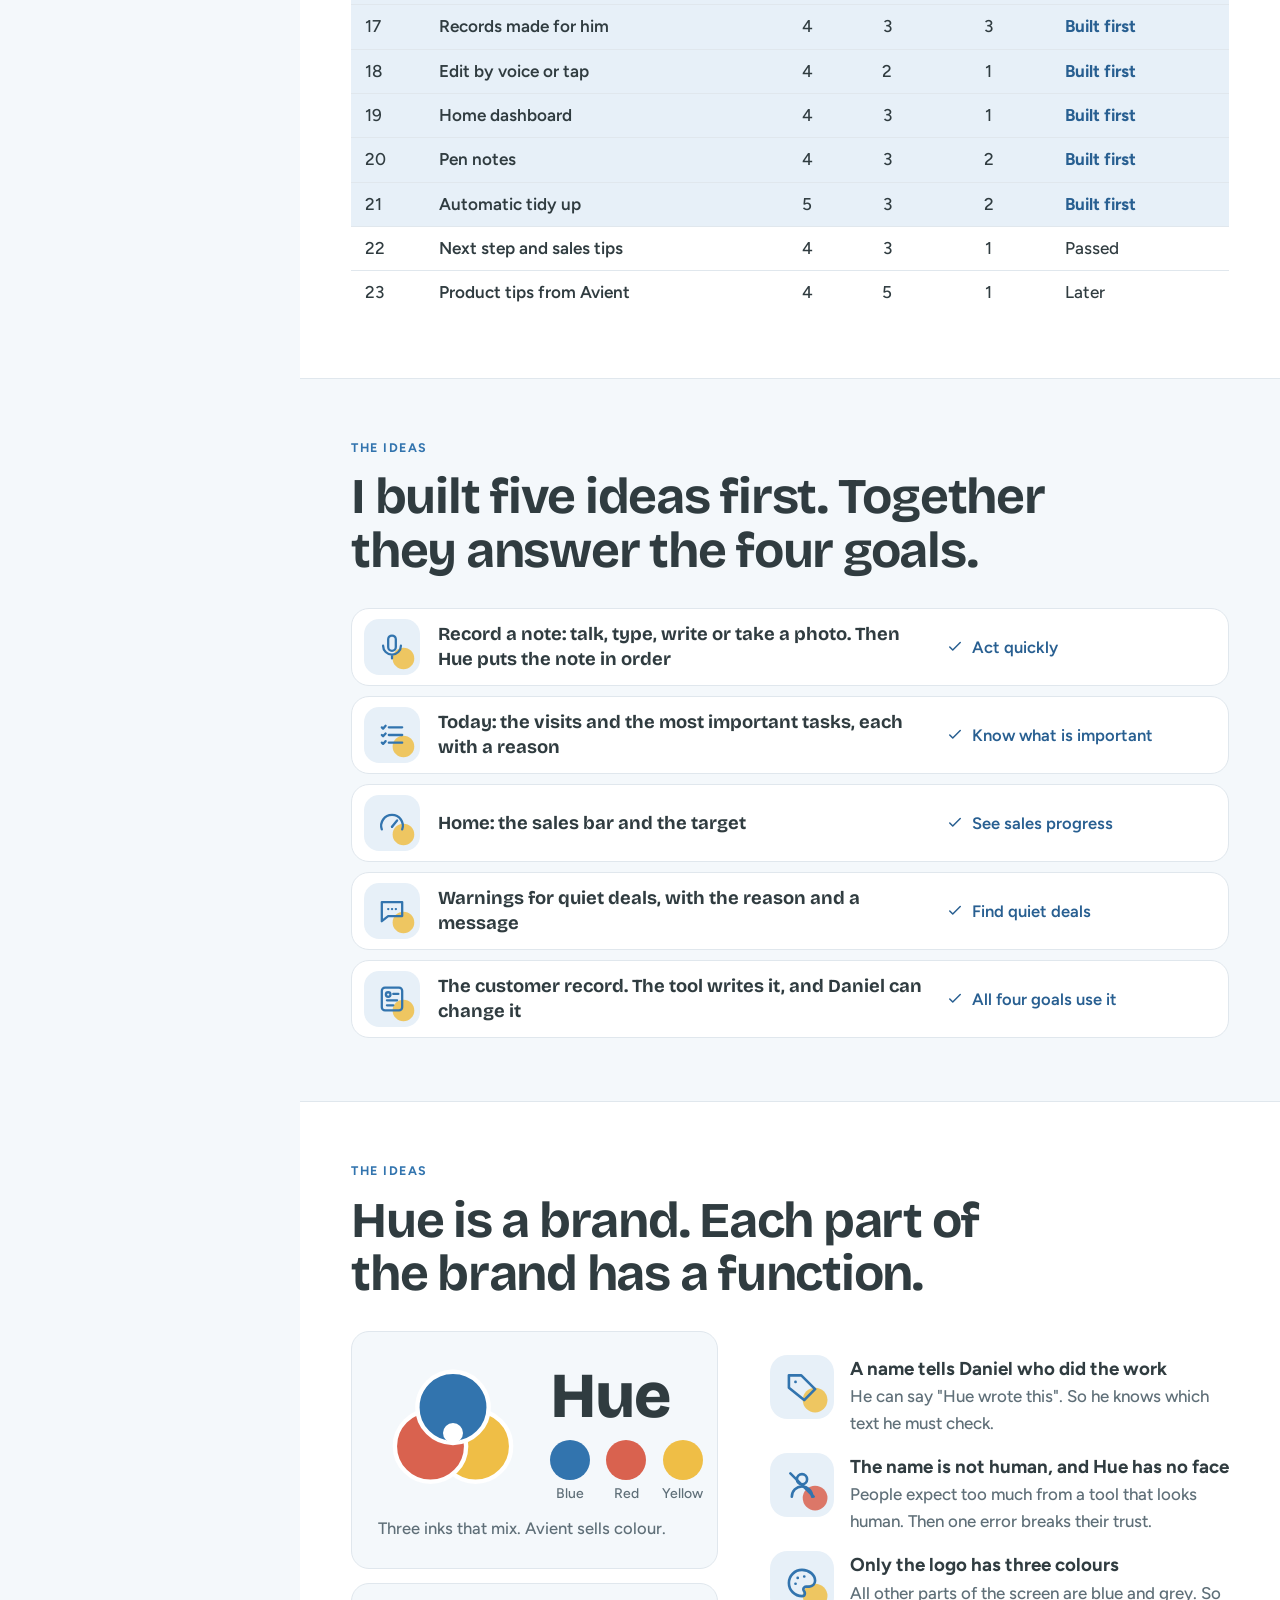
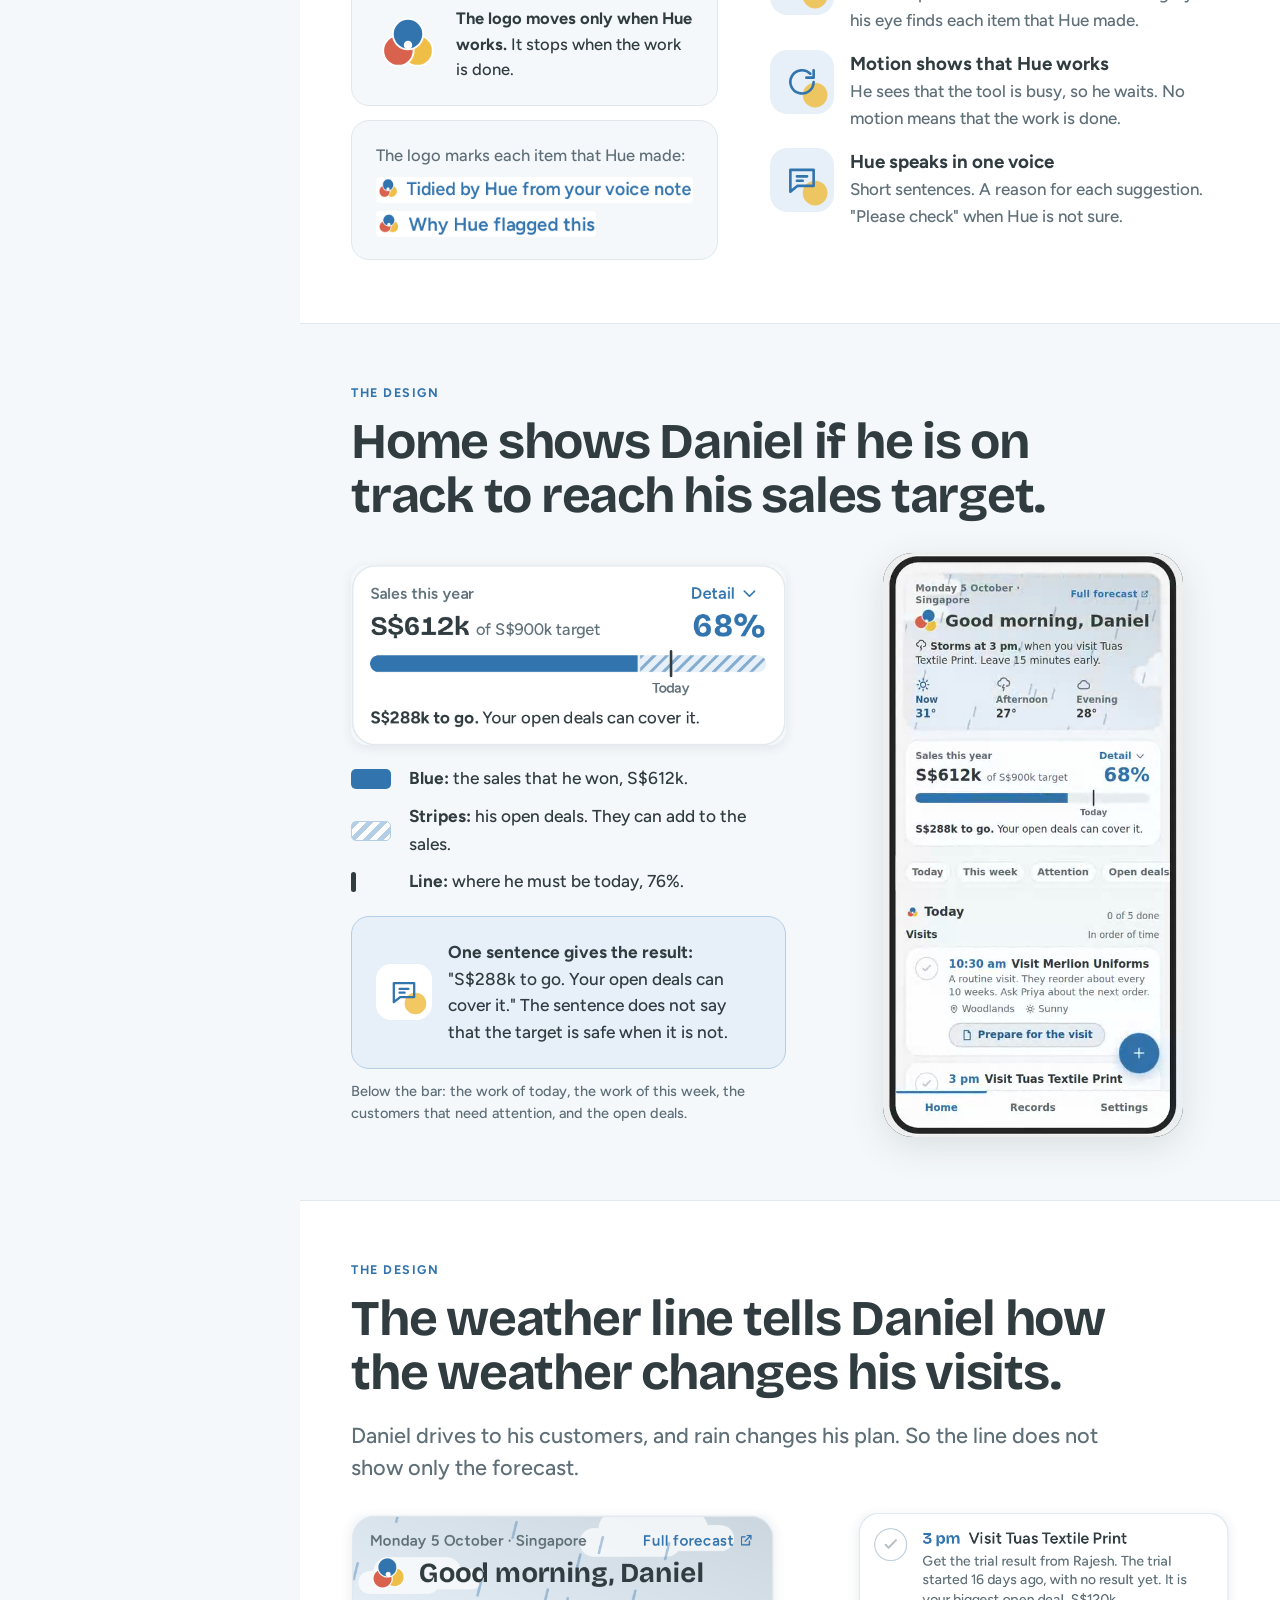
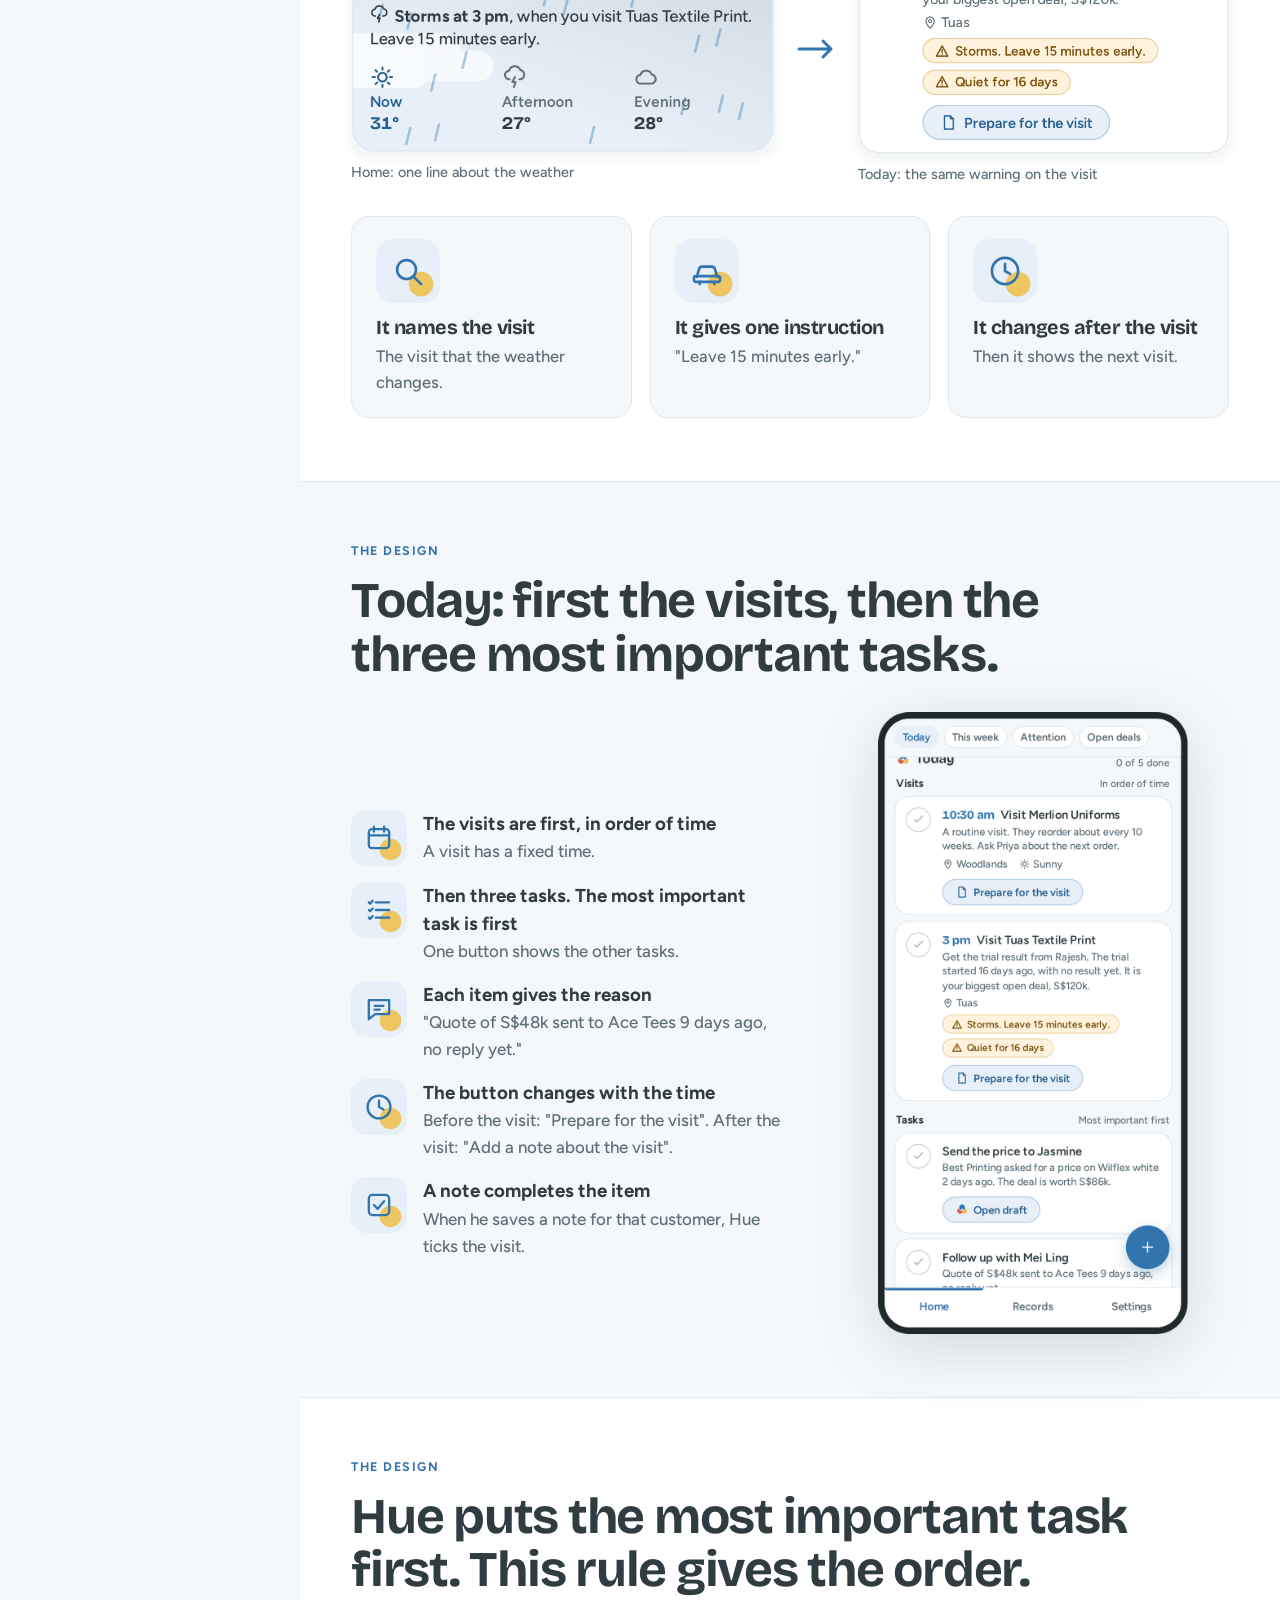
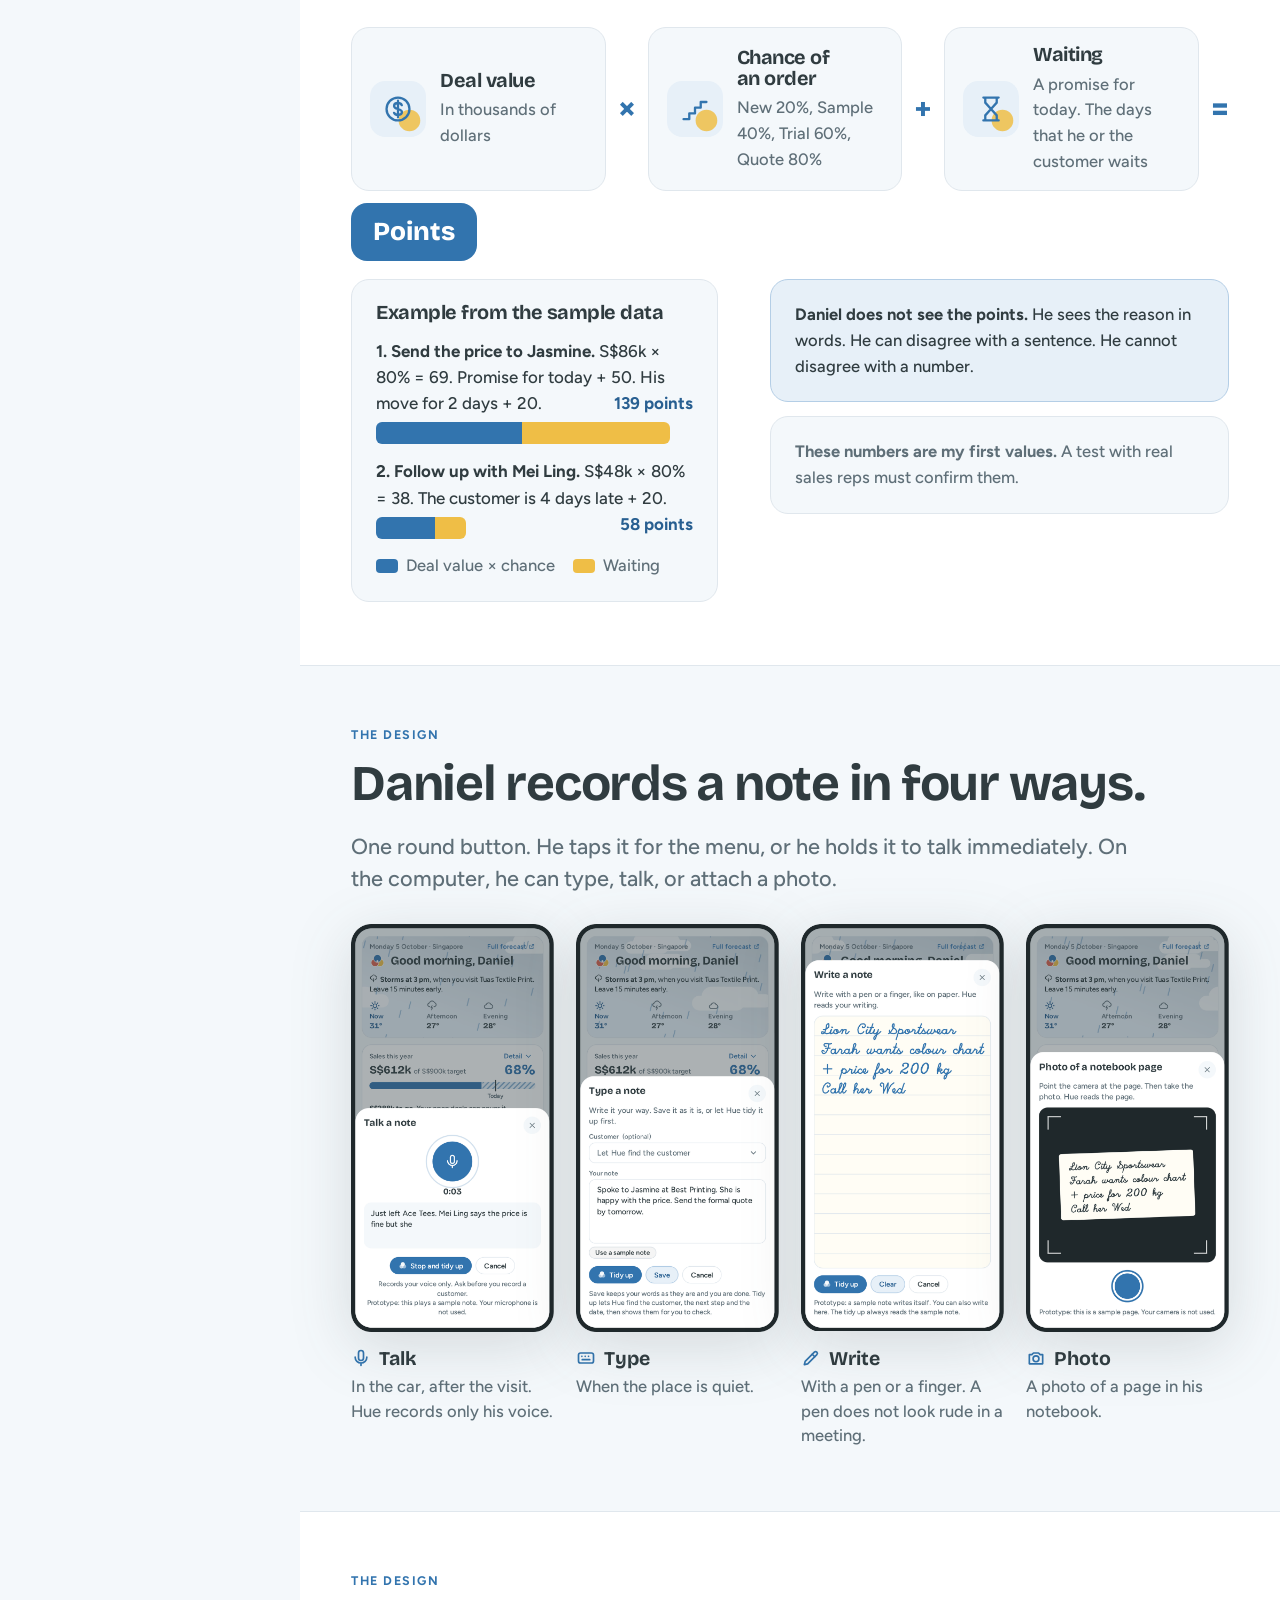
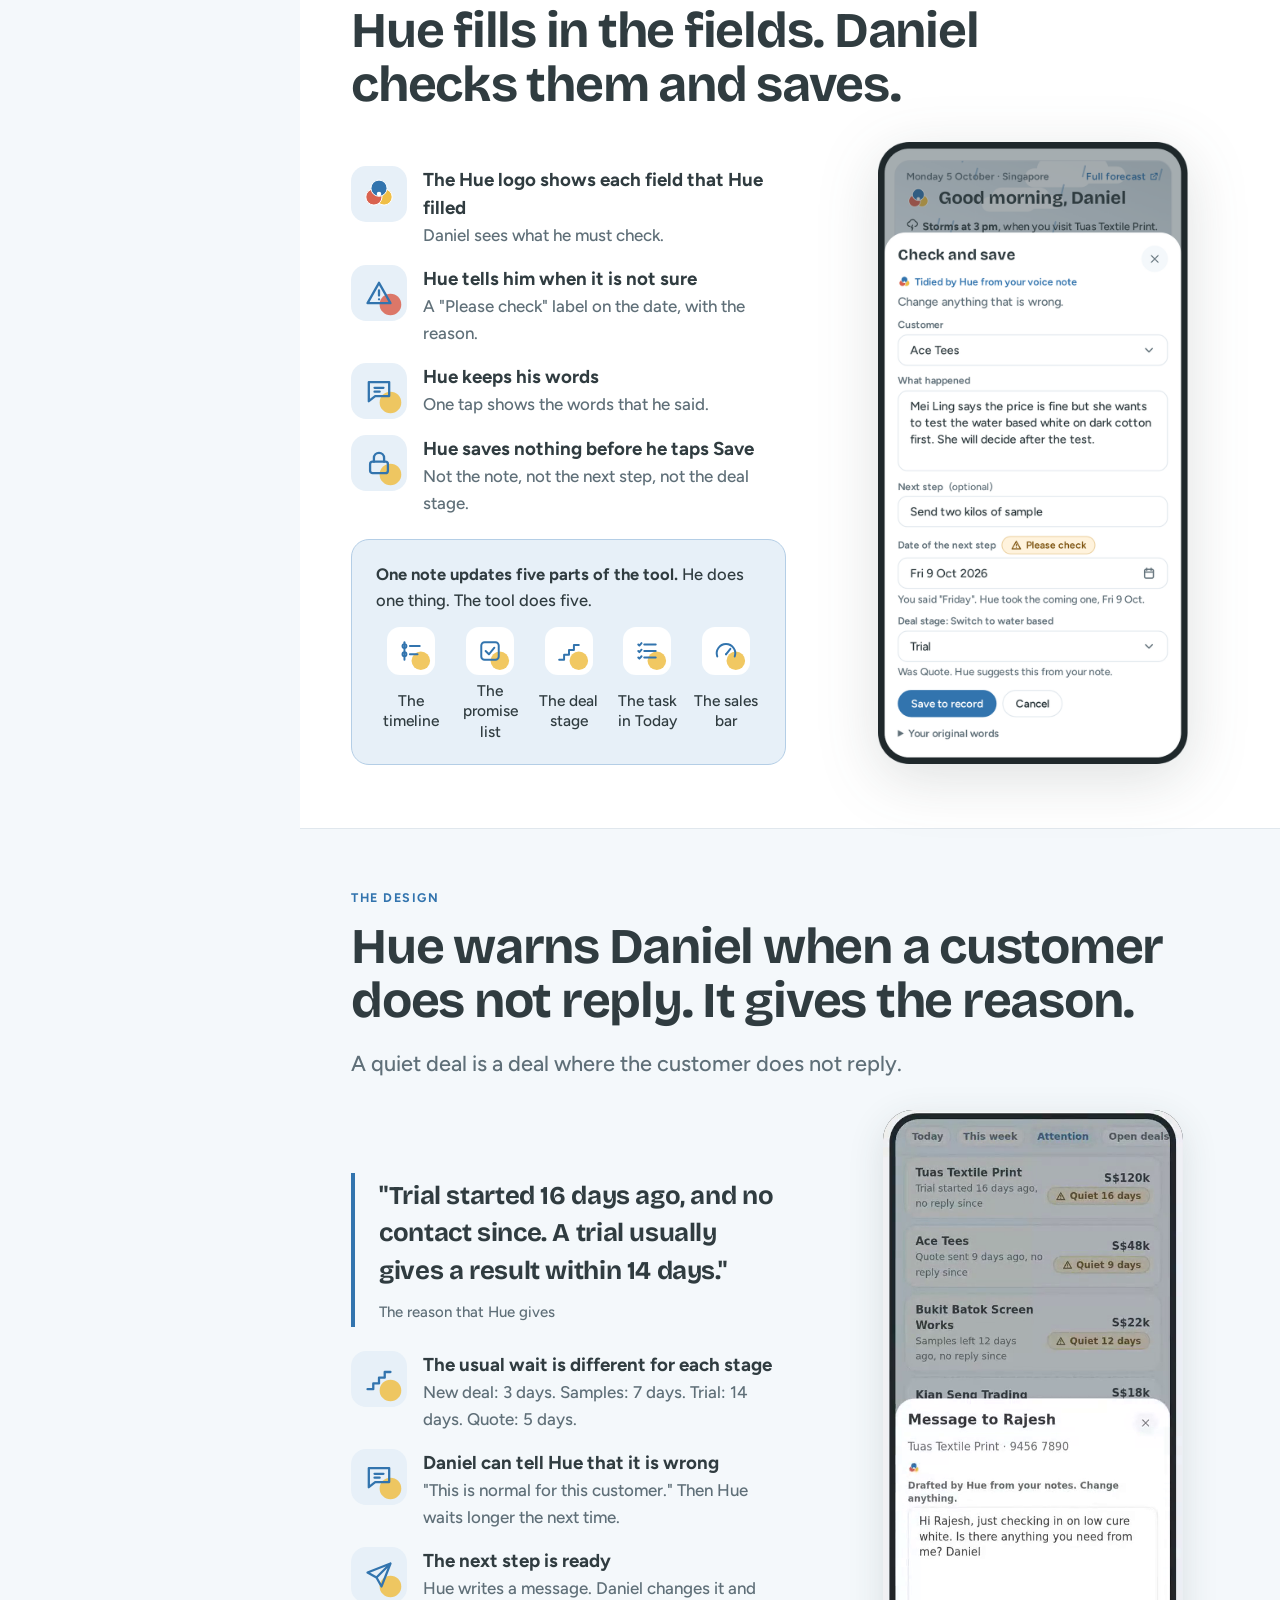
==== commit 639f60c7: "Corrected film, and a closing sheet that keeps its content The film now shows the real last sentence" ====
--- a/index.html
+++ b/index.html
@@ -468,11 +468,11 @@
   "id": "film",
   "ch": "The start",
   "nav": "The film",
-  "h2": "First, watch the film. It shows the tool in less than 90 seconds.",
+  "h2": "First, watch the film. It shows the tool in 90 seconds.",
   "lede": "Each screen in the film is the real prototype. I recorded it while it worked.",
   "html": "<div class=\"film\"><video src=\"assets/media/hue-film.mp4\" poster=\"assets/media/hue-film.jpg\" width=\"1280\" height=\"720\" controls preload=\"metadata\" playsinline></video></div><p class=\"cap\">The voice reads the numbers and the sentences from the real screens.</p>",
   "hero": false,
-  "note": "First, watch the film. It shows the result in less than 90 seconds. Each screen in the film is the real prototype. Play the film now and do not talk. If the room has no internet, play the film file from the computer."
+  "note": "First, watch the film. It shows the result in 90 seconds. Each screen in the film is the real prototype. Play the film now and do not talk. If the room has no internet, play the film file from the computer."
  },
  {
   "id": "daniel",
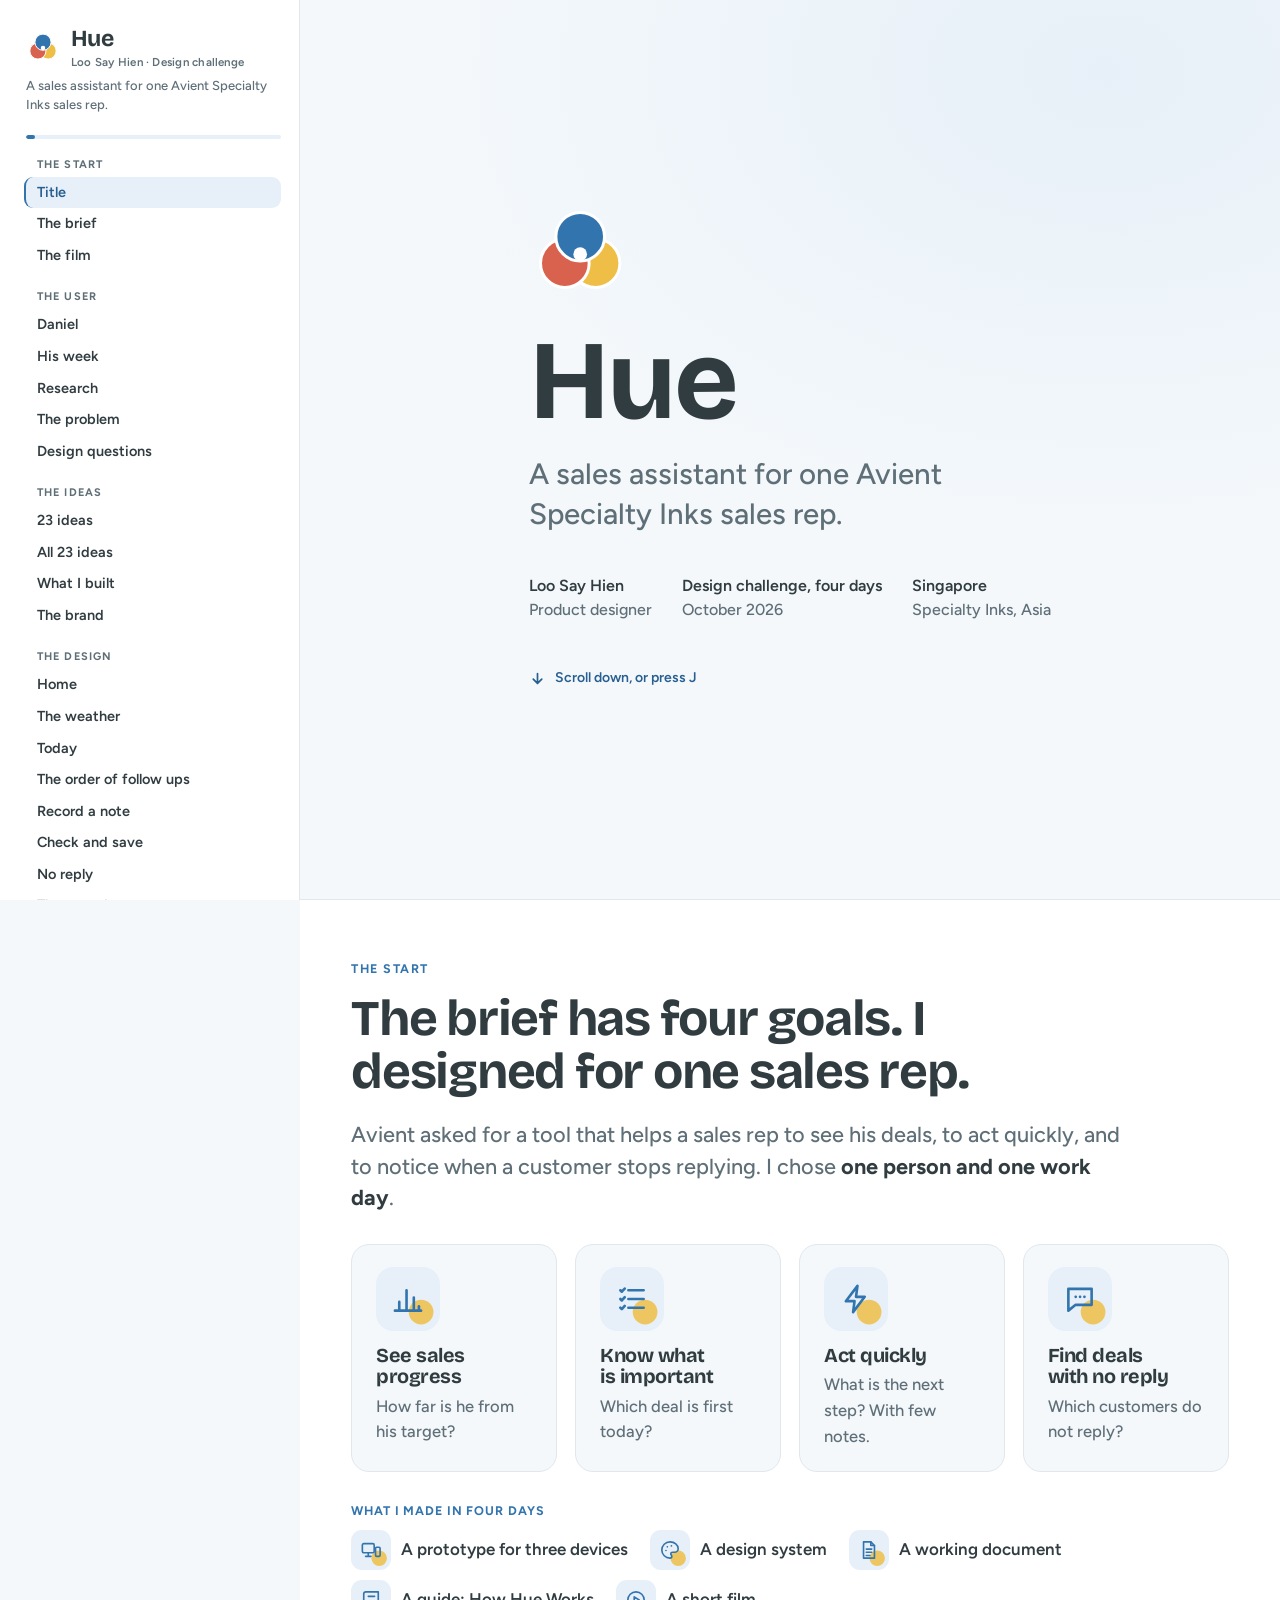
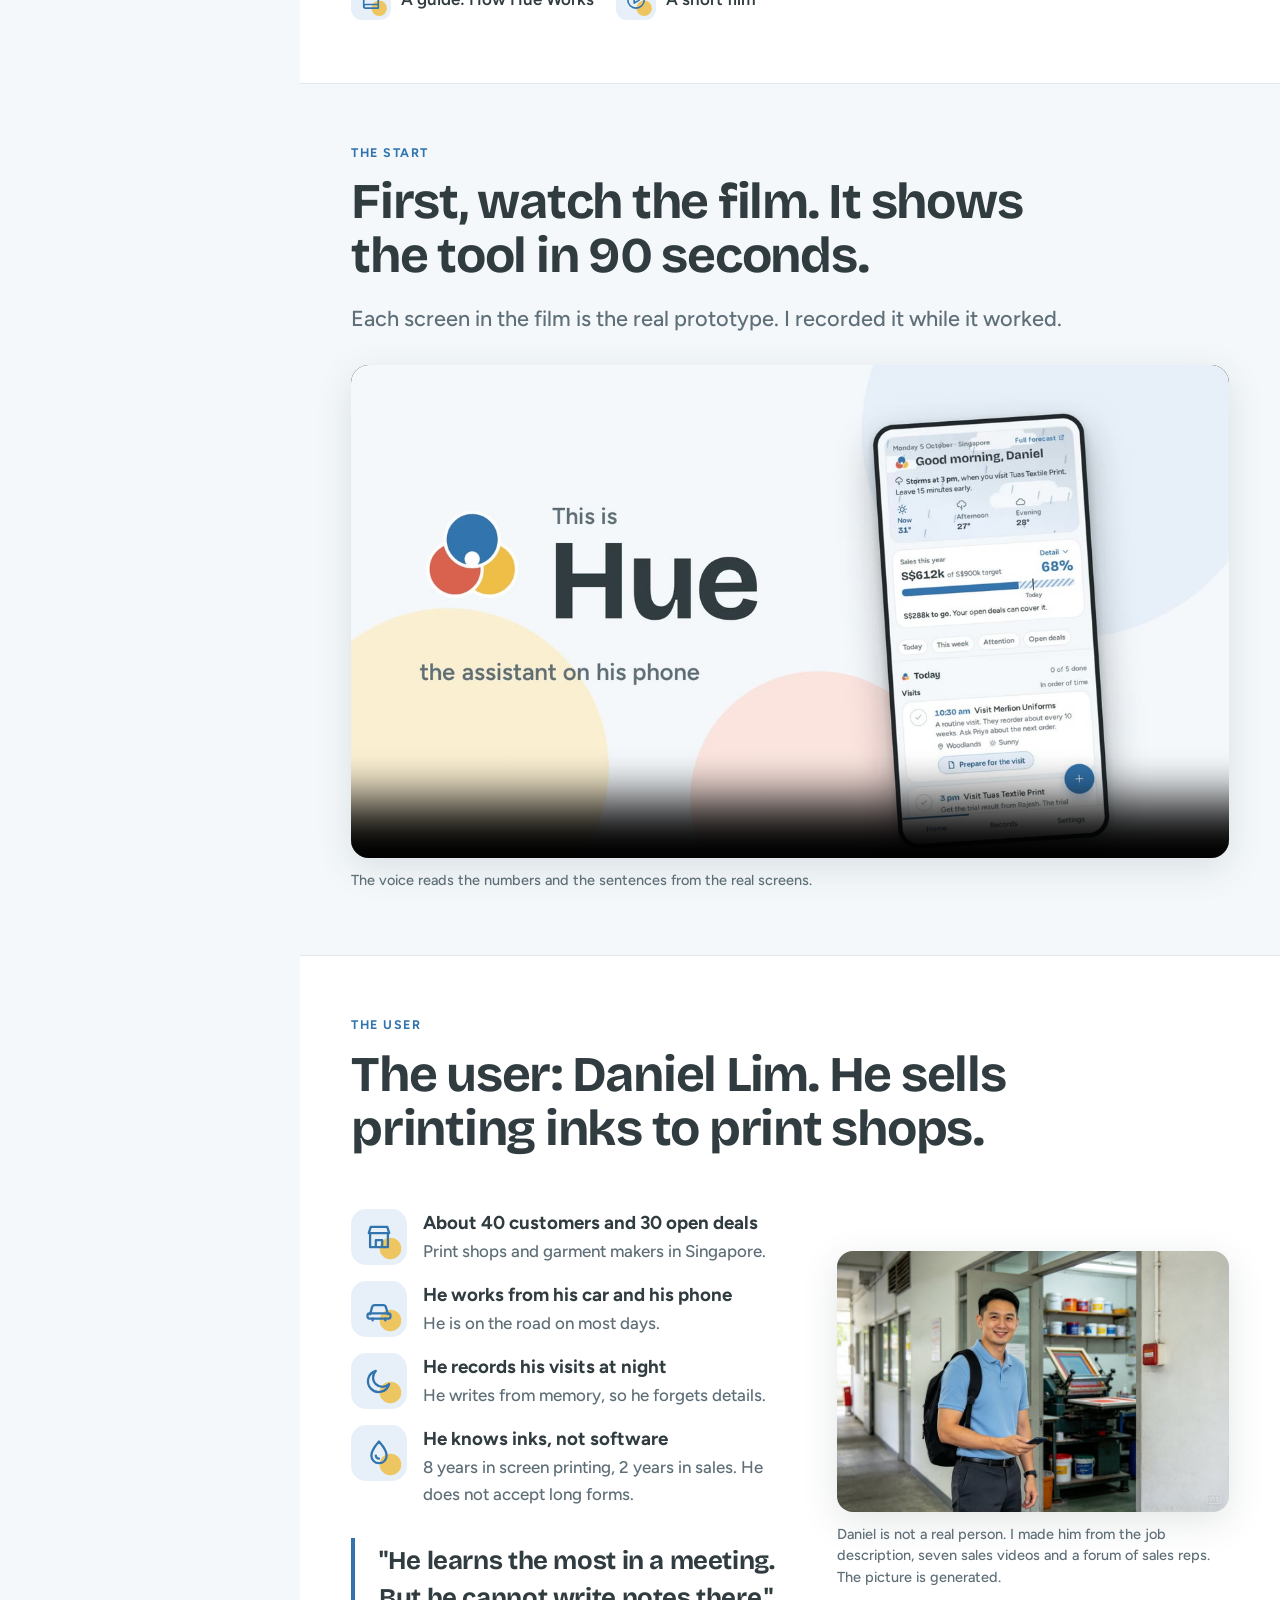
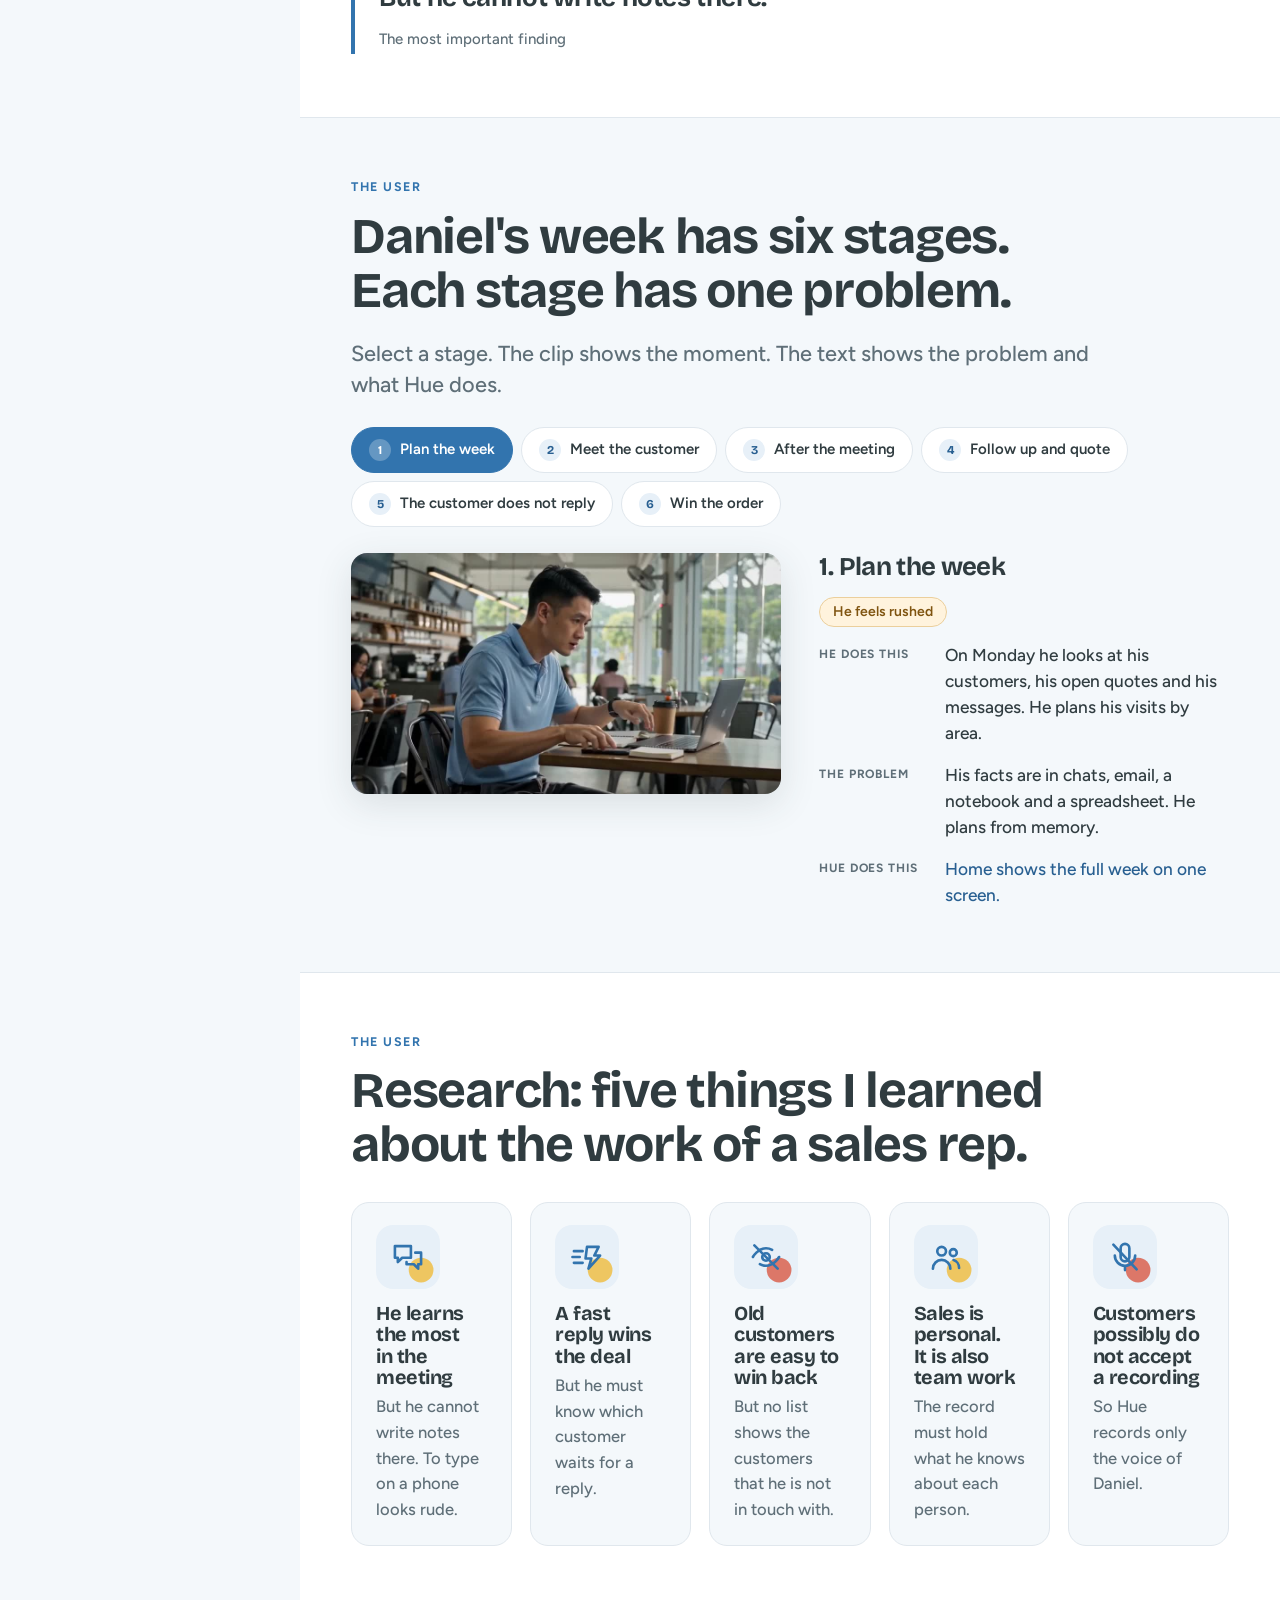
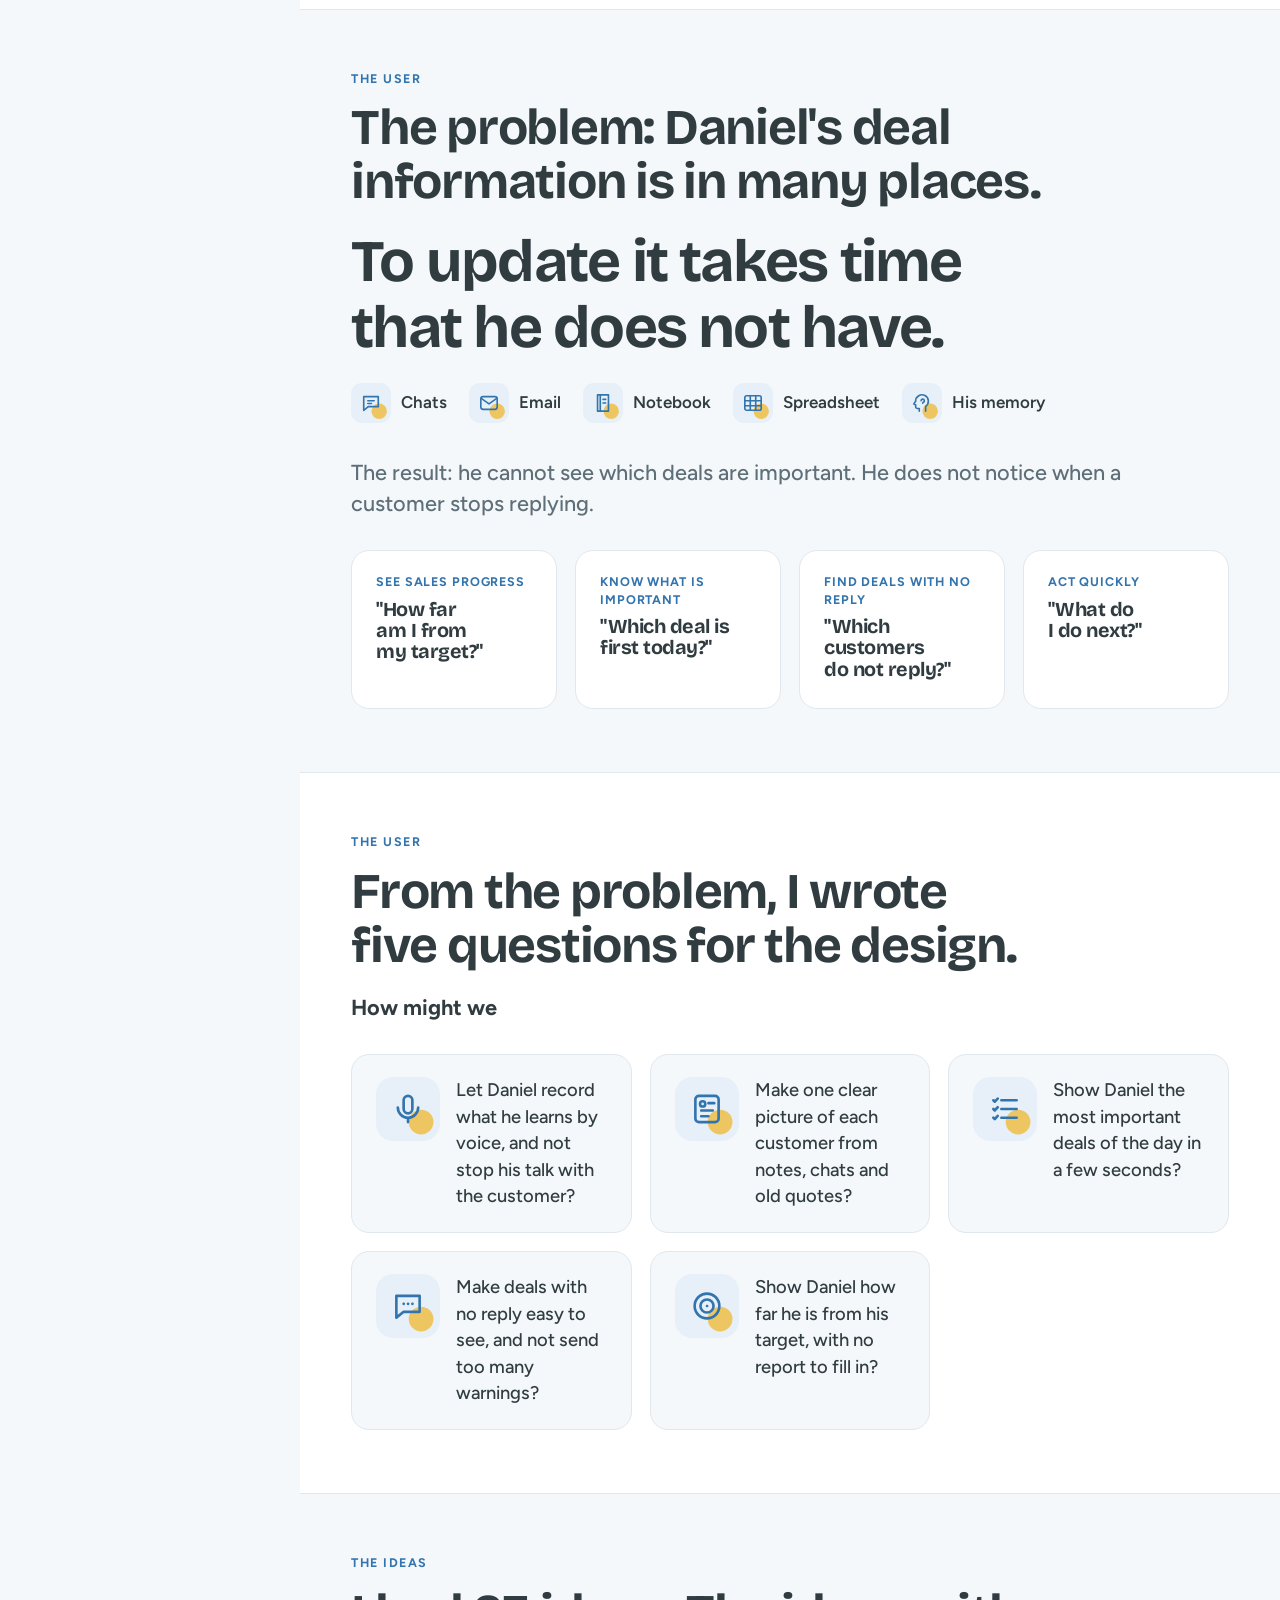
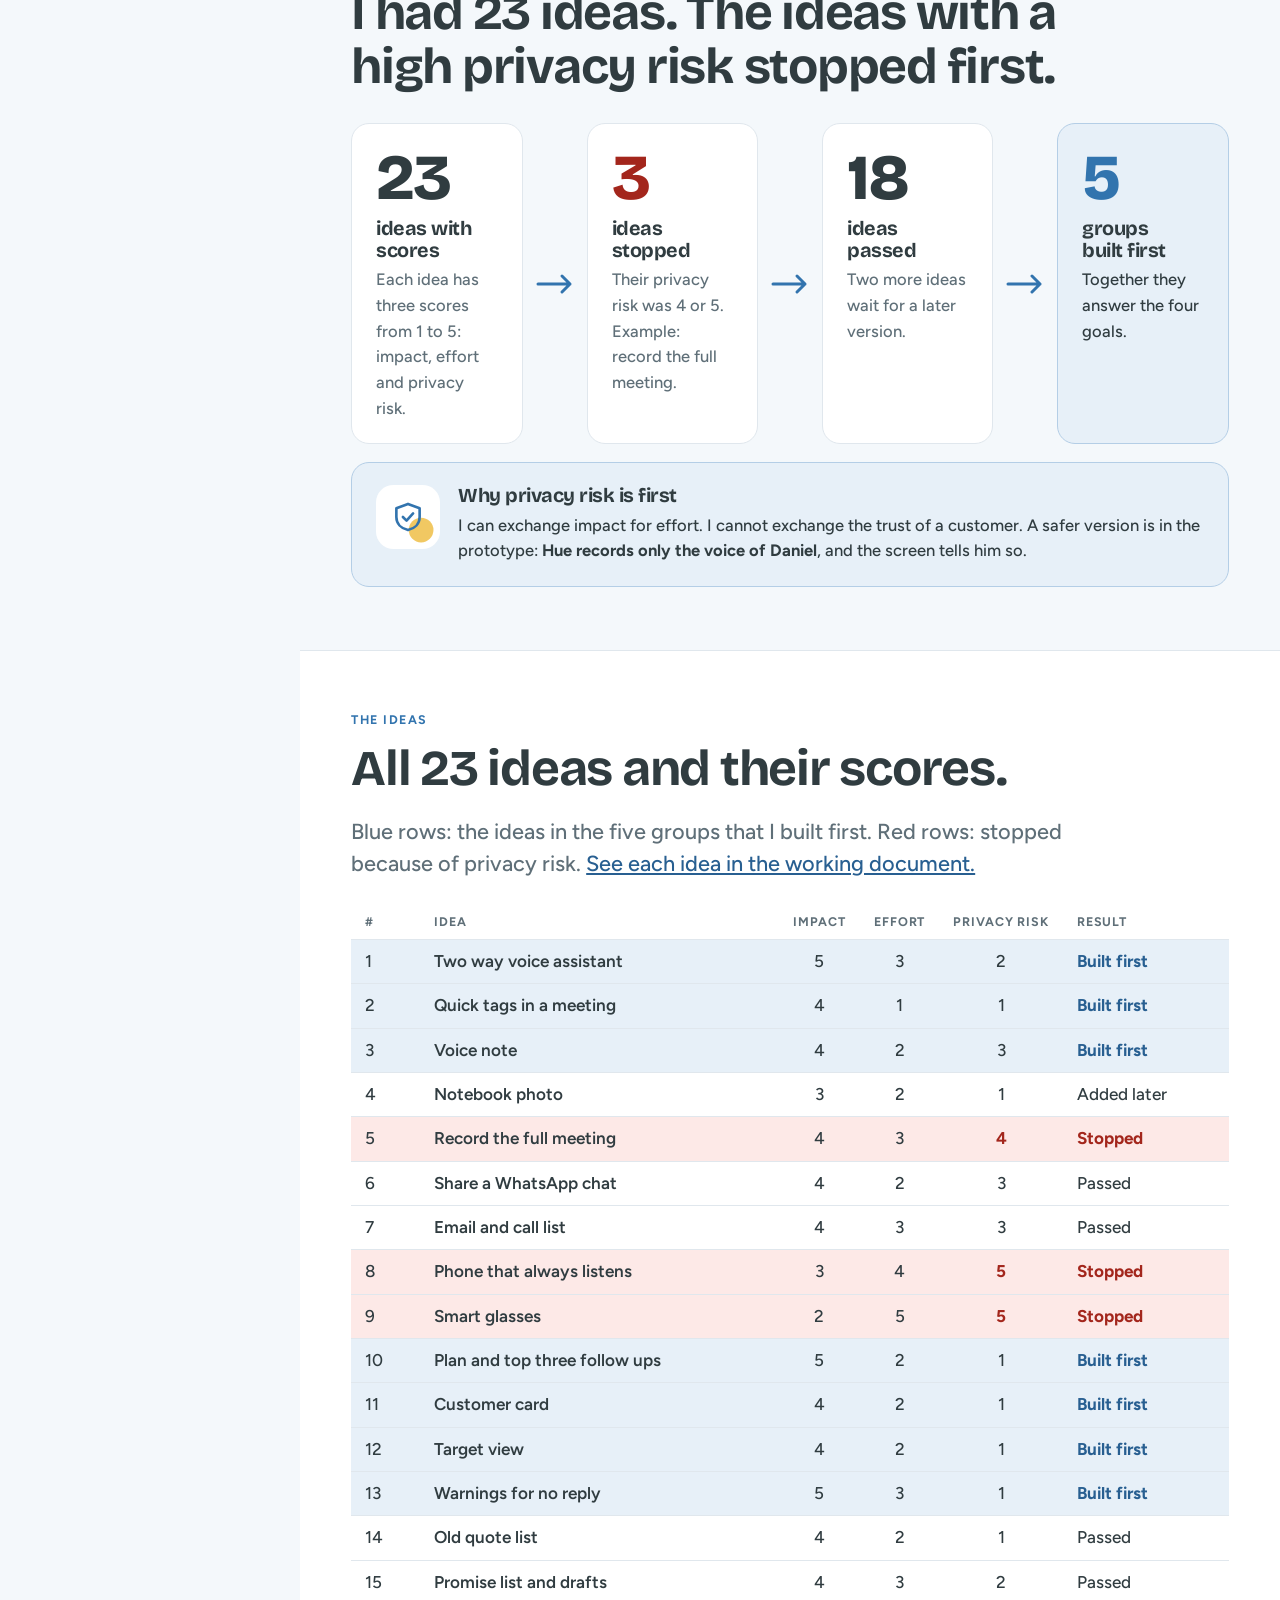
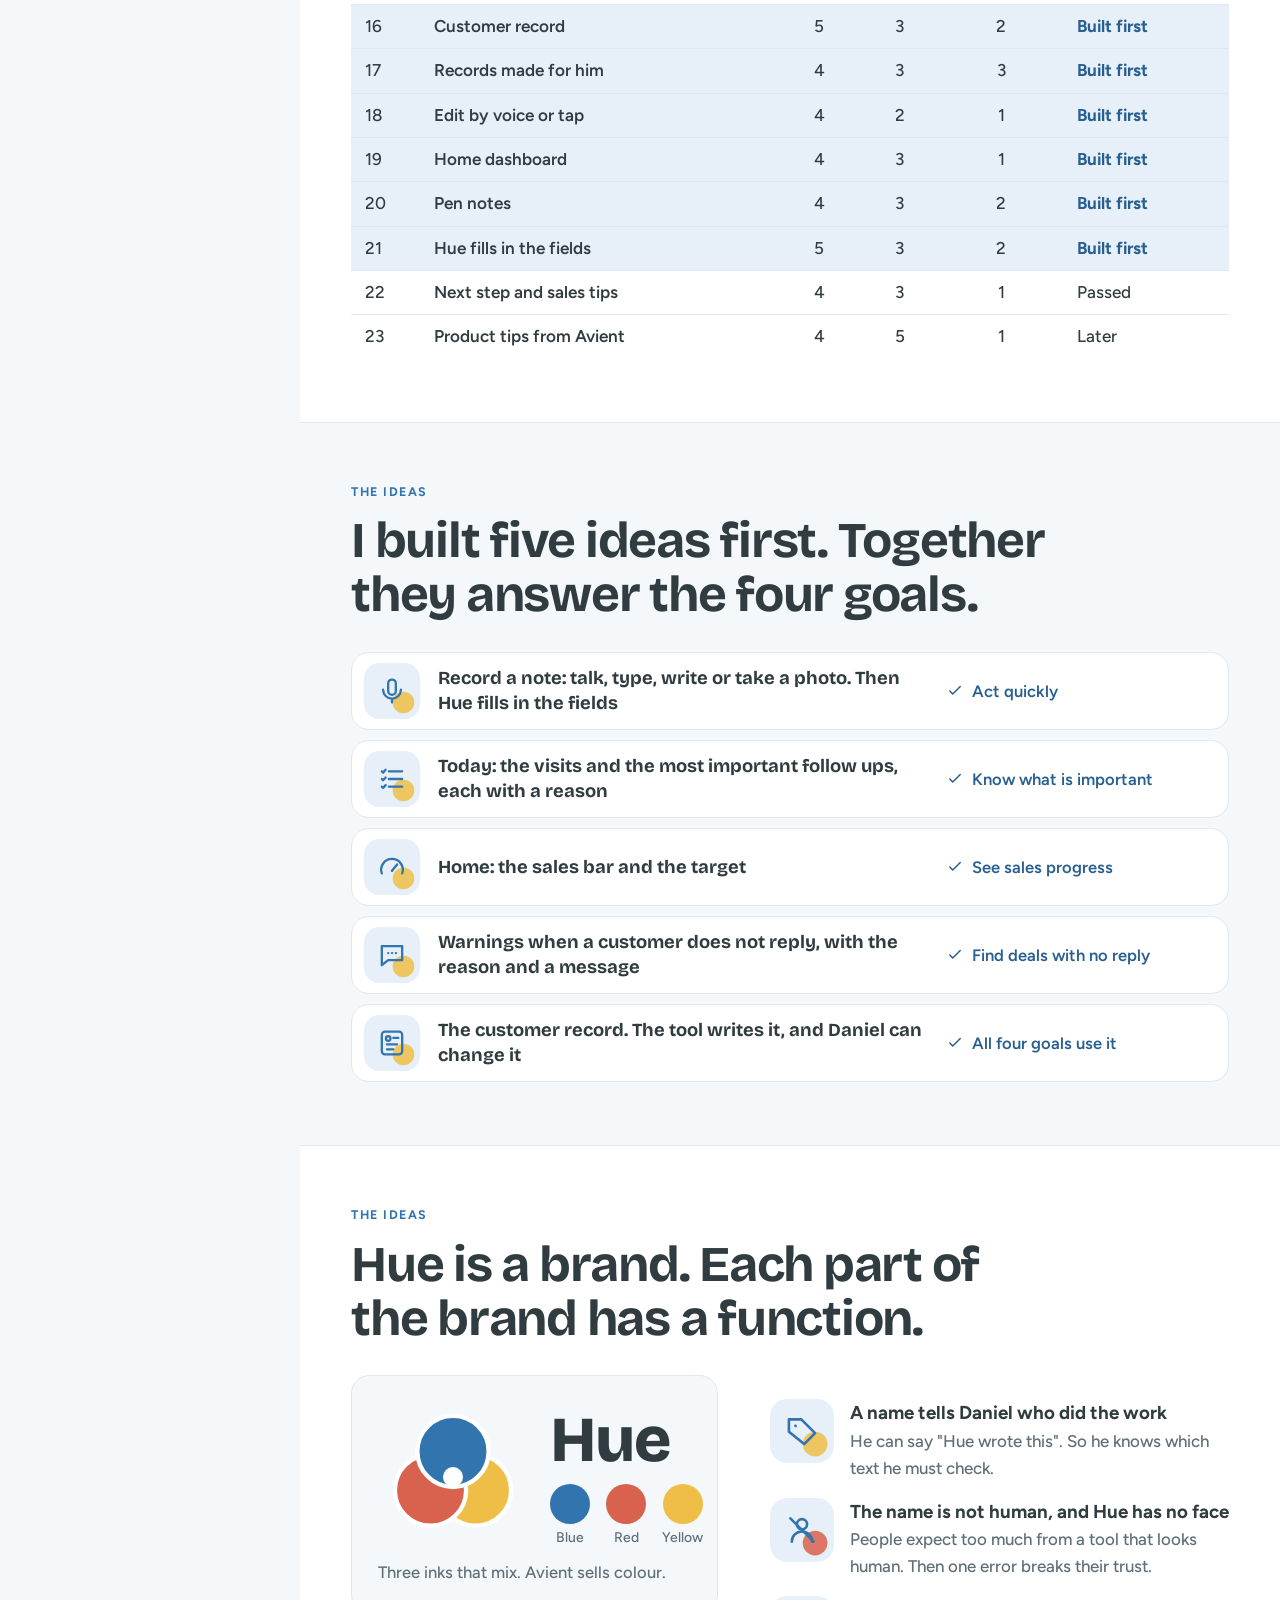
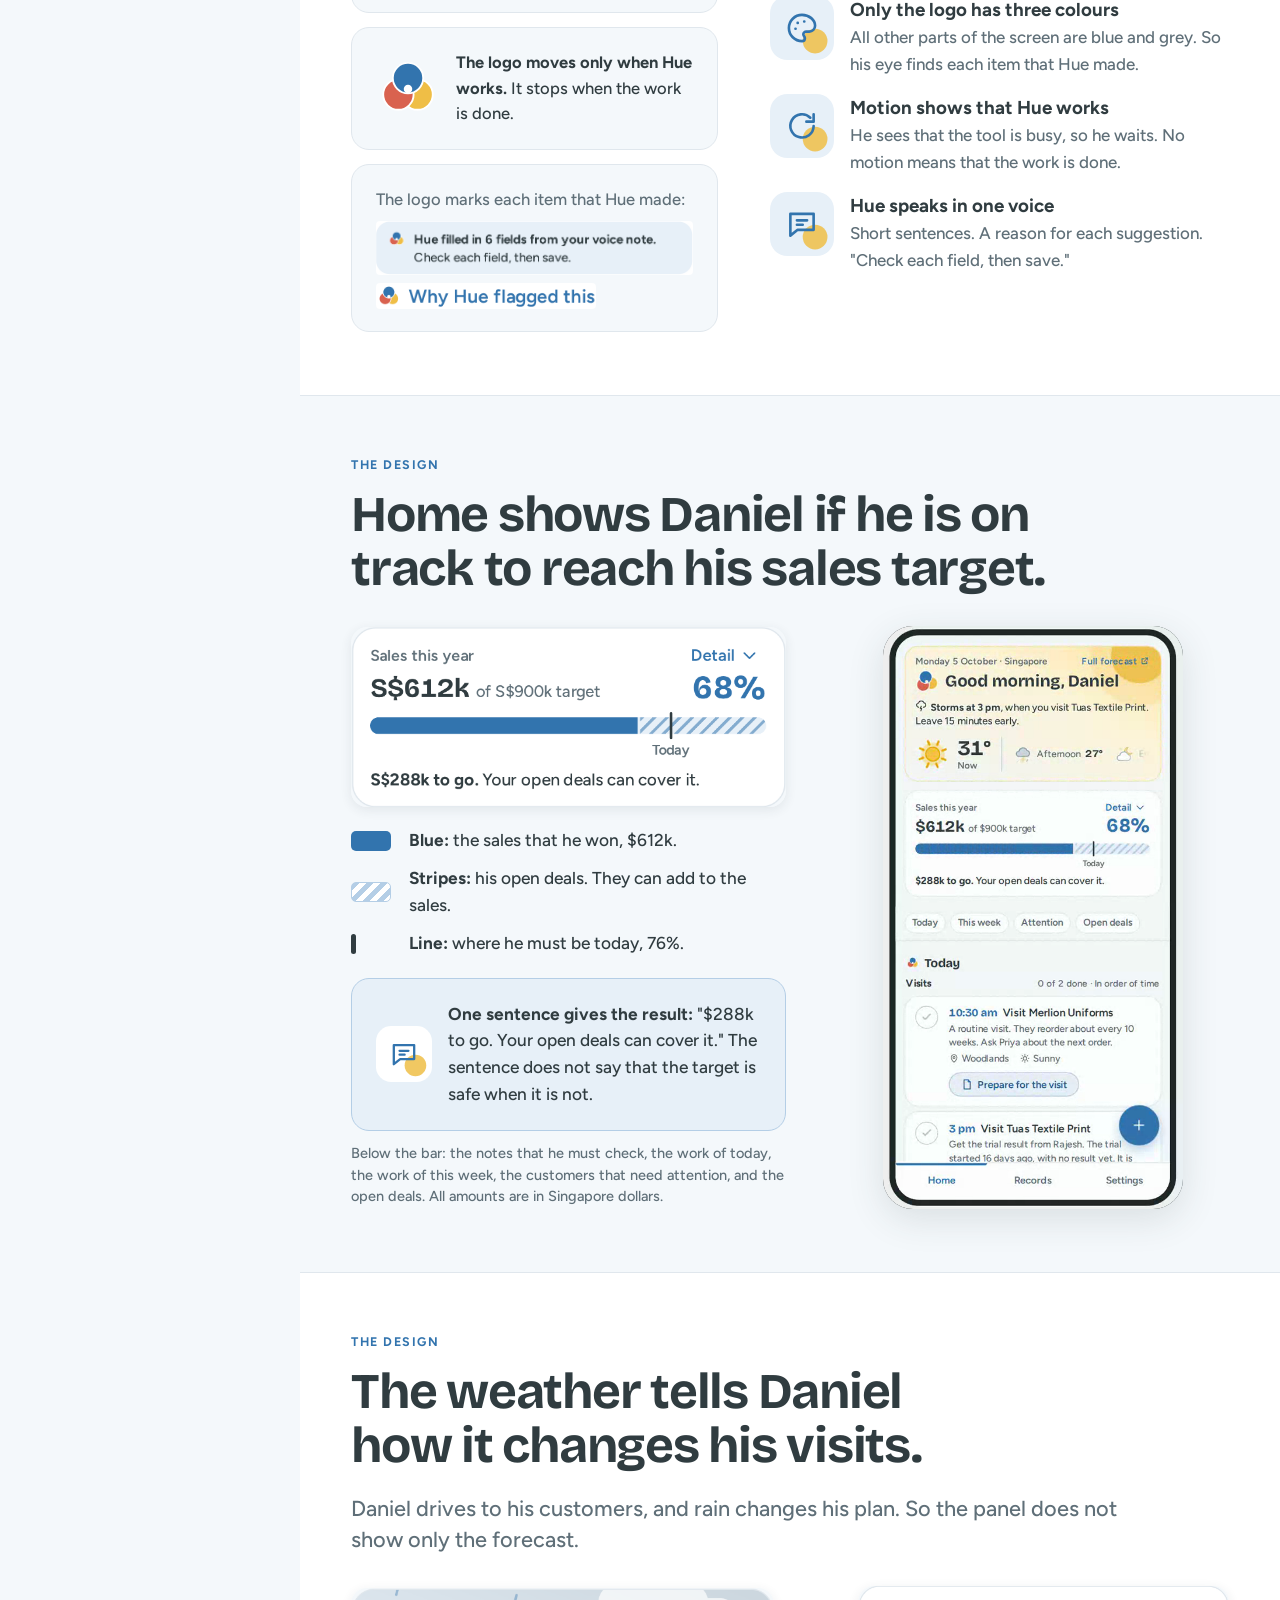
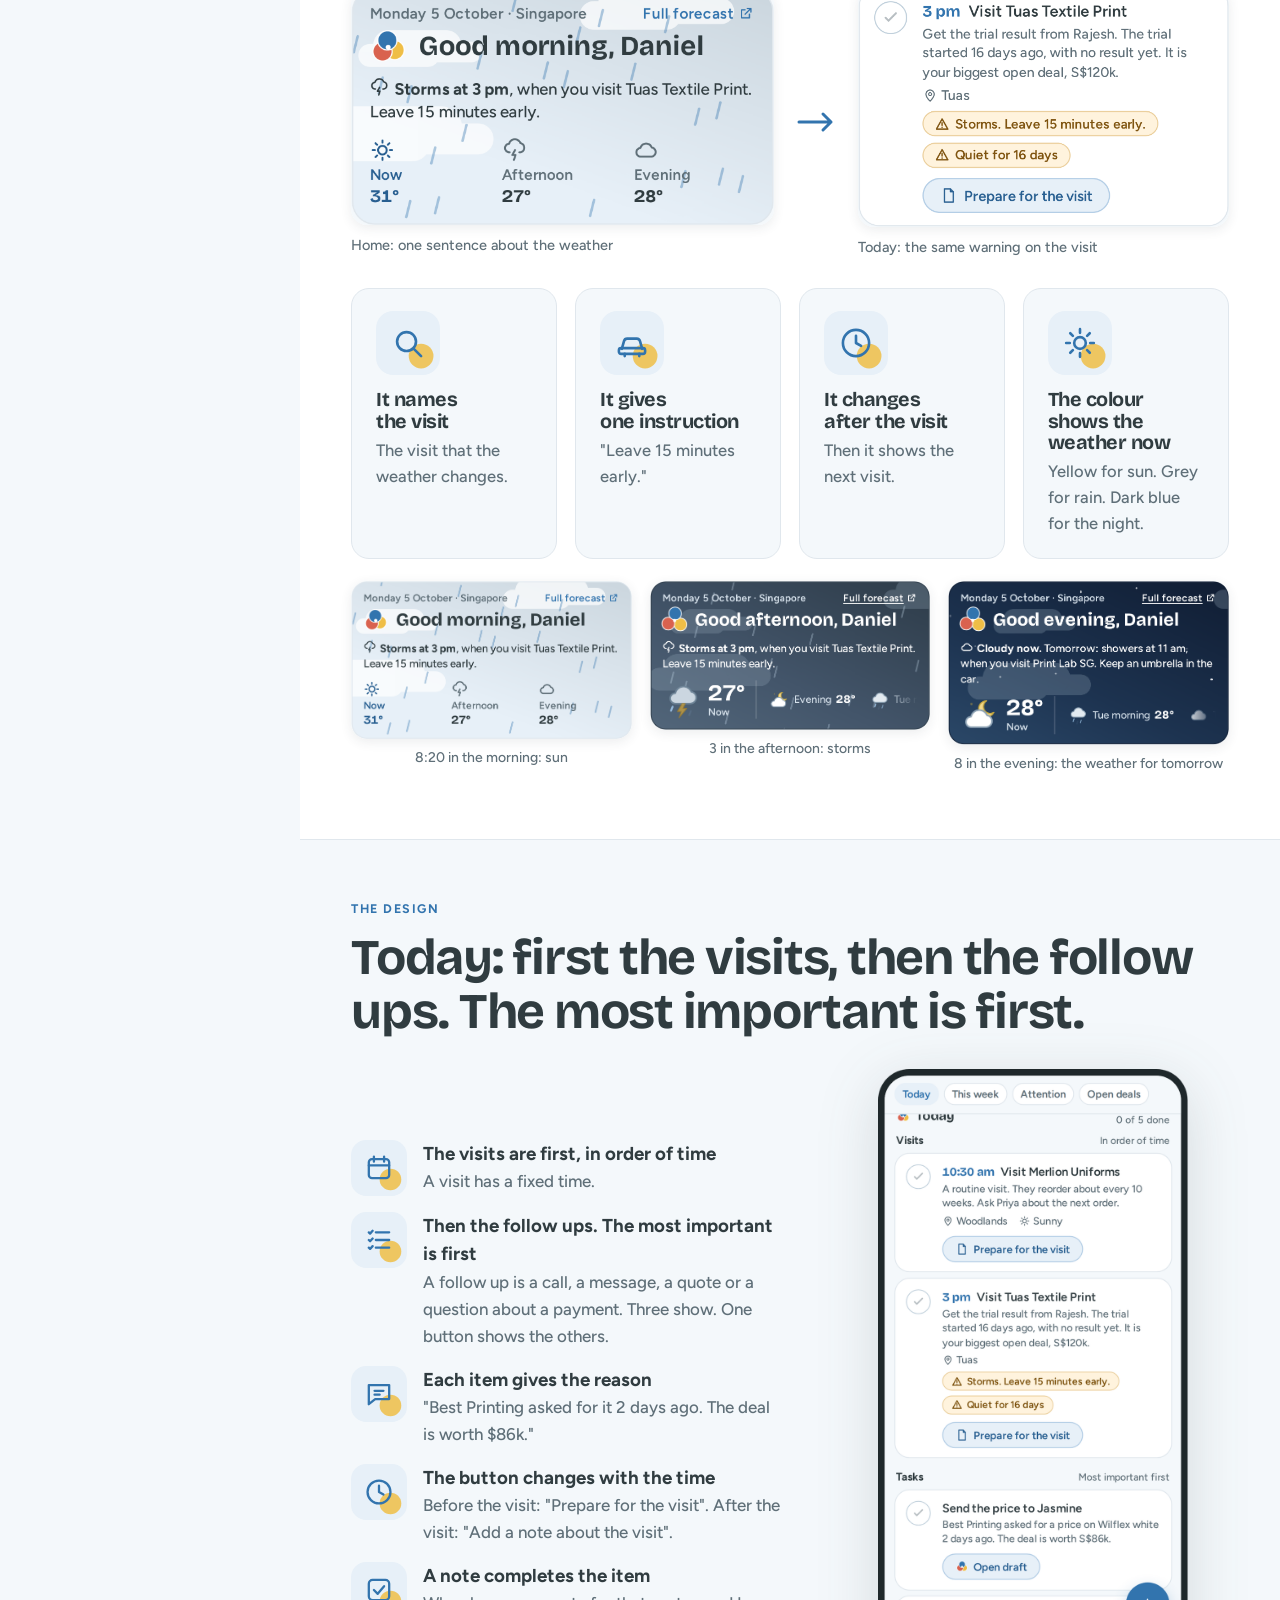
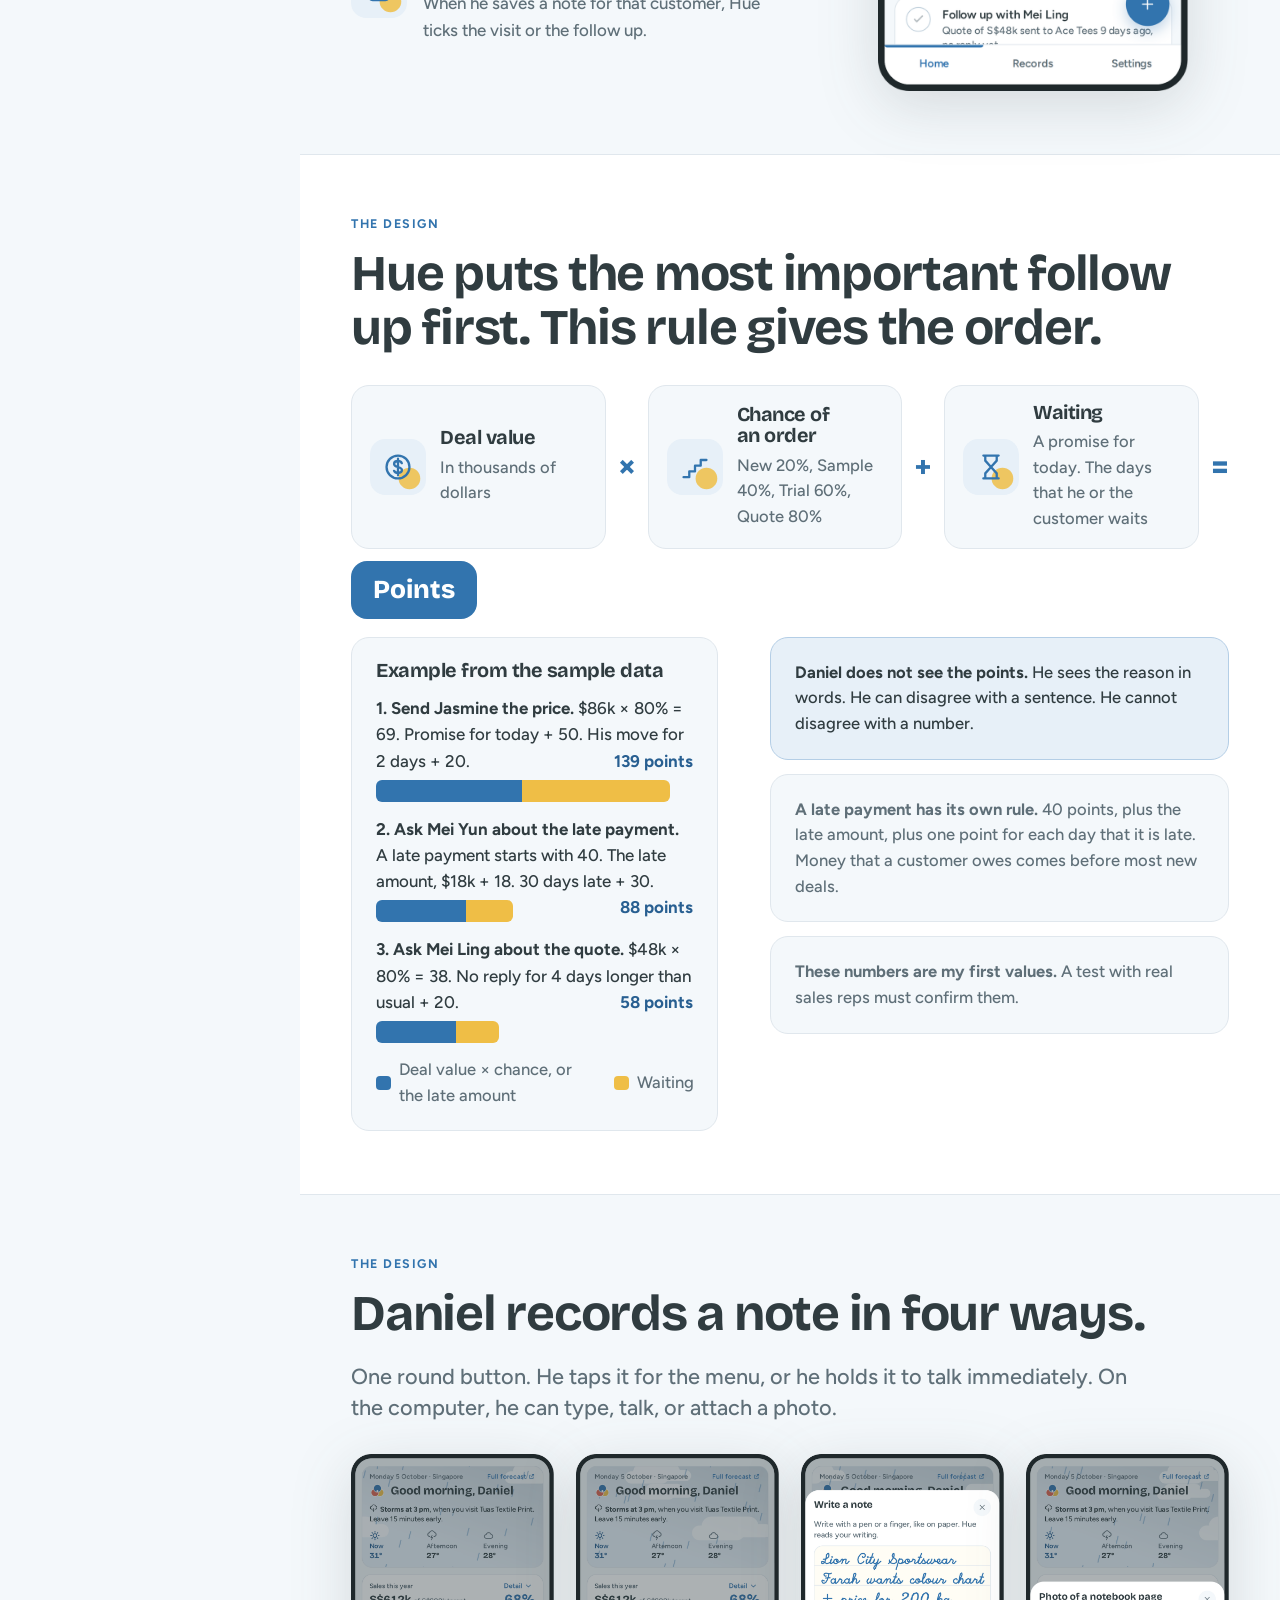
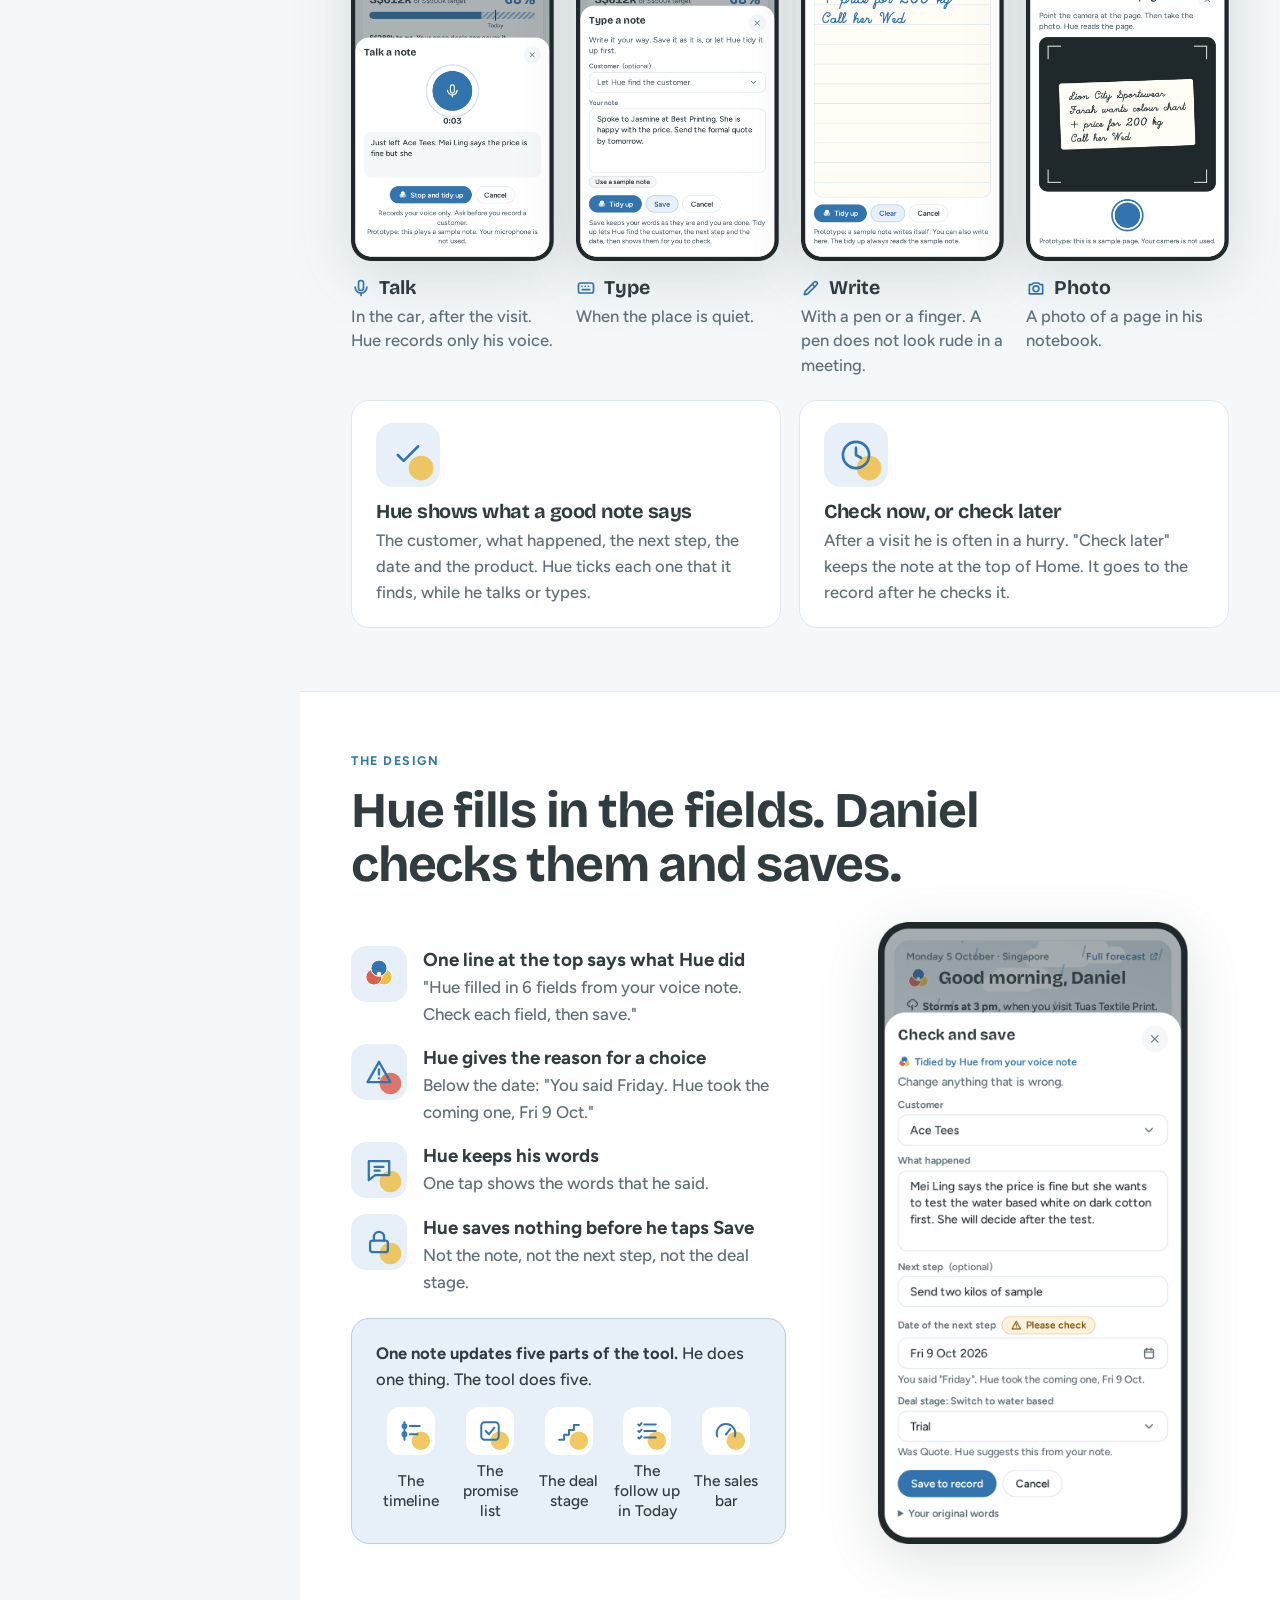
==== commit 00f01902: "All links on GitHub: link page, guide, design system, working document, deck and film page - New lin" ====
--- a/index.html
+++ b/index.html
@@ -198,6 +198,14 @@
   .split.flip > :first-child{order:0}
   .hero{min-height:auto;padding-block:68px}
 }
+
+/* ---------- round 14 ---------- */
+.moods{display:grid;grid-template-columns:repeat(3,minmax(0,1fr));gap:18px;margin-top:22px}
+.moods figure{margin:0}.moods .pic{width:100%;height:auto;border-radius:16px;box-shadow:var(--shadow-s)}
+.moods figcaption{font-size:14px;color:var(--sub);margin-top:8px;text-align:center}
+.blines .pic.filled{height:auto;max-height:none;width:100%;max-width:430px}
+.cols.c2.sp{margin-top:22px}
+@media(max-width:760px){.moods{grid-template-columns:1fr}}
 
 /* ---------- third version: icons, pictures, simple words ---------- */
 .sec h2{max-width:26ch}
@@ -357,7 +365,7 @@
 "use strict";
 var A = 'assets/media/';
 /* the size of each picture and clip, so the page keeps its shape while they load */
-var SIZE = {"c-menu.png":[1800,1079],"clip-1-plan.jpg":[960,540],"clip-1-plan.mp4":[960,540],"clip-2-meet.jpg":[960,540],"clip-2-meet.mp4":[960,540],"clip-3-night.jpg":[960,540],"clip-3-night.mp4":[960,540],"clip-4-promises.jpg":[960,540],"clip-4-promises.mp4":[960,540],"clip-5-quiet.jpg":[960,540],"clip-5-quiet.mp4":[960,540],"clip-6-win.jpg":[960,540],"clip-6-win.mp4":[960,540],"clip-7-with-hue.jpg":[960,540],"clip-7-with-hue.mp4":[960,540],"clip-8-road.jpg":[960,540],"clip-8-road.mp4":[960,540],"daniel.jpg":[900,600],"hue-film.jpg":[1280,720],"hue-film.mp4":[1280,720],"p-check.png":[760,1526],"p-home.png":[760,1526],"p-photo.png":[760,1526],"p-settings.png":[760,1526],"p-talk.png":[760,1526],"p-today.png":[760,1526],"p-type.png":[760,1526],"p-write.mp4":[760,1526],"p-write.png":[760,1526],"qr-prototype.png":[630,630],"r1-home.mp4":[514,1000],"r1-home.png":[514,1000],"r3-quiet.mp4":[514,1000],"r3-quiet.png":[514,1000],"t-record.png":[1600,1124],"t-write.png":[1600,1124],"x-hero.png":[1326,744],"x-sales.png":[1326,549],"x-tidied.png":[858,66],"x-visit.png":[1326,861],"x-why.png":[558,66]};
+var SIZE = {"c-menu.png":[1800,1079],"clip-1-plan.jpg":[960,540],"clip-1-plan.mp4":[960,540],"clip-2-meet.jpg":[960,540],"clip-2-meet.mp4":[960,540],"clip-3-night.jpg":[960,540],"clip-3-night.mp4":[960,540],"clip-4-promises.jpg":[960,540],"clip-4-promises.mp4":[960,540],"clip-5-quiet.jpg":[960,540],"clip-5-quiet.mp4":[960,540],"clip-6-win.jpg":[960,540],"clip-6-win.mp4":[960,540],"clip-7-with-hue.jpg":[960,540],"clip-7-with-hue.mp4":[960,540],"clip-8-road.jpg":[960,540],"clip-8-road.mp4":[960,540],"daniel.jpg":[900,600],"hue-film.jpg":[1280,720],"hue-film.mp4":[1280,720],"p-check.png":[760,1526],"p-home.png":[760,1526],"p-photo.png":[760,1526],"p-settings.png":[760,1526],"p-talk.png":[760,1526],"p-today.png":[760,1526],"p-type.png":[760,1526],"p-write.mp4":[760,1526],"p-write.png":[760,1526],"qr-prototype.png":[630,630],"r1-home.mp4":[514,1000],"r1-home.png":[514,1000],"r2-note.mp4":[516,1000],"r2-note.png":[516,1000],"r3-quiet.mp4":[518,1000],"r3-quiet.png":[518,1000],"r7-late.mp4":[516,1000],"r7-late.png":[516,1000],"t-record.png":[1600,1124],"t-write.png":[1600,1124],"x-filled.png":[1290,222],"x-hero-night.png":[1326,774],"x-hero-rain.png":[1326,702],"x-hero.png":[1326,702],"x-sales.png":[1326,549],"x-tidied.png":[858,66],"x-visit.png":[1326,864],"x-why.png":[558,66]};
 function dim(f){ var z = SIZE[f]; return z ? ' width="'+z[0]+'" height="'+z[1]+'"' : '' }
 var ic = {
   tick:'<svg viewBox="0 0 24 24" fill="none" stroke="currentColor" stroke-width="2.4" stroke-linecap="round" stroke-linejoin="round"><path d="M5 12l4 4 10-10"/></svg>',
@@ -416,7 +424,7 @@
   "feel": "not sure",
   "does": "The customer does not reply for days or weeks. He must decide: contact, wait, or stop.",
   "prob": "Is the customer busy? Is the trial slow? Is the deal lost? He does not know.",
-  "fix": "Hue compares the wait with the usual wait. It gives the reason and writes a message."
+  "fix": "Hue compares the wait with the usual wait. It shows \"No reply\", gives the reason and writes a message."
  },
  {
   "t": "Win the order",
@@ -460,9 +468,9 @@
   "nav": "The brief",
   "h2": "The brief has four goals. I designed for one sales rep.",
   "lede": "Avient asked for a tool that helps a sales rep to see his deals, to act quickly, and to notice when a customer stops replying. I chose <b>one person and one work day</b>.",
-  "html": "<div class=\"cols c4\"><div class=\"card icard \"><svg class=\"tile\" width=\"64\" height=\"64\" viewBox=\"0 0 44 44\" aria-hidden=\"true\"><rect width=\"44\" height=\"44\" rx=\"12\" fill=\"#E7F0F8\"/><circle cx=\"31\" cy=\"31\" r=\"8.5\" fill=\"#EFBE46\" opacity=\".85\"/><g transform=\"translate(10 10)\" fill=\"none\" stroke=\"#3274AE\" stroke-width=\"1.8\" stroke-linecap=\"round\" stroke-linejoin=\"round\"><path d=\"M3 20h18M6 20v-6M11 20V6M16 20v-9\"/><path d=\"M19.5 20v-3\"/></g></svg><h3>See sales progress</h3><p>How far is he from his target?</p></div><div class=\"card icard \"><svg class=\"tile\" width=\"64\" height=\"64\" viewBox=\"0 0 44 44\" aria-hidden=\"true\"><rect width=\"44\" height=\"44\" rx=\"12\" fill=\"#E7F0F8\"/><circle cx=\"31\" cy=\"31\" r=\"8.5\" fill=\"#EFBE46\" opacity=\".85\"/><g transform=\"translate(10 10)\" fill=\"none\" stroke=\"#3274AE\" stroke-width=\"1.8\" stroke-linecap=\"round\" stroke-linejoin=\"round\"><path d=\"M9.5 6h10.5M9.5 12h10.5M9.5 18h10.5\"/><path d=\"M4 6l1 1 2-2.2M4 12l1 1 2-2.2M4 18l1 1 2-2.2\"/></g></svg><h3>Know what is important</h3><p>Which deal is first today?</p></div><div class=\"card icard \"><svg class=\"tile\" width=\"64\" height=\"64\" viewBox=\"0 0 44 44\" aria-hidden=\"true\"><rect width=\"44\" height=\"44\" rx=\"12\" fill=\"#E7F0F8\"/><circle cx=\"31\" cy=\"31\" r=\"8.5\" fill=\"#EFBE46\" opacity=\".85\"/><g transform=\"translate(10 10)\" fill=\"none\" stroke=\"#3274AE\" stroke-width=\"1.8\" stroke-linecap=\"round\" stroke-linejoin=\"round\"><path d=\"M13 3L5 13.5h6L10 21l8-10.5h-6z\"/></g></svg><h3>Act quickly</h3><p>What is the next step? With few notes.</p></div><div class=\"card icard \"><svg class=\"tile\" width=\"64\" height=\"64\" viewBox=\"0 0 44 44\" aria-hidden=\"true\"><rect width=\"44\" height=\"44\" rx=\"12\" fill=\"#E7F0F8\"/><circle cx=\"31\" cy=\"31\" r=\"8.5\" fill=\"#EFBE46\" opacity=\".85\"/><g transform=\"translate(10 10)\" fill=\"none\" stroke=\"#3274AE\" stroke-width=\"1.8\" stroke-linecap=\"round\" stroke-linejoin=\"round\"><path d=\"M4 5h16v11H9l-5 4z\"/><path d=\"M9 10.5h.1M12 10.5h.1M15 10.5h.1\"/></g></svg><h3>Find quiet deals</h3><p>Which customers do not reply?</p></div></div><div class=\"made\"><p class=\"lbl\">What I made in four days</p><ul class=\"chips\"><li><svg class=\"tile\" width=\"40\" height=\"40\" viewBox=\"0 0 44 44\" aria-hidden=\"true\"><rect width=\"44\" height=\"44\" rx=\"12\" fill=\"#E7F0F8\"/><circle cx=\"31\" cy=\"31\" r=\"8.5\" fill=\"#EFBE46\" opacity=\".85\"/><g transform=\"translate(10 10)\" fill=\"none\" stroke=\"#3274AE\" stroke-width=\"1.8\" stroke-linecap=\"round\" stroke-linejoin=\"round\"><rect x=\"2.5\" y=\"5\" width=\"13\" height=\"10\" rx=\"1.5\"/><path d=\"M6 19h6M9 15v4\"/><rect x=\"17\" y=\"9\" width=\"5\" height=\"10\" rx=\"1.2\"/></g></svg>A prototype for three devices</li><li><svg class=\"tile\" width=\"40\" height=\"40\" viewBox=\"0 0 44 44\" aria-hidden=\"true\"><rect width=\"44\" height=\"44\" rx=\"12\" fill=\"#E7F0F8\"/><circle cx=\"31\" cy=\"31\" r=\"8.5\" fill=\"#EFBE46\" opacity=\".85\"/><g transform=\"translate(10 10)\" fill=\"none\" stroke=\"#3274AE\" stroke-width=\"1.8\" stroke-linecap=\"round\" stroke-linejoin=\"round\"><path d=\"M12 3a9 9 0 1 0 0 18c1.2 0 2-.9 2-2 0-.6-.300-1-.6-1.4-.300-.4-.5-.8-.5-1.3 0-1 .9-1.8 2-1.8H17a4 4 0 0 0 4-4c0-4.1-4-7.5-9-7.5z\"/><path d=\"M7.5 12.5h.1M9 8.5h.1M13.5 7.5h.1\"/></g></svg>A design system</li><li><svg class=\"tile\" width=\"40\" height=\"40\" viewBox=\"0 0 44 44\" aria-hidden=\"true\"><rect width=\"44\" height=\"44\" rx=\"12\" fill=\"#E7F0F8\"/><circle cx=\"31\" cy=\"31\" r=\"8.5\" fill=\"#EFBE46\" opacity=\".85\"/><g transform=\"translate(10 10)\" fill=\"none\" stroke=\"#3274AE\" stroke-width=\"1.8\" stroke-linecap=\"round\" stroke-linejoin=\"round\"><path d=\"M6 3h8l4 4v14H6z\"/><path d=\"M14 3v4h4M9 11h6M9 14.5h6M9 18h4\"/></g></svg>A working document</li><li><svg class=\"tile\" width=\"40\" height=\"40\" viewBox=\"0 0 44 44\" aria-hidden=\"true\"><rect width=\"44\" height=\"44\" rx=\"12\" fill=\"#E7F0F8\"/><circle cx=\"31\" cy=\"31\" r=\"8.5\" fill=\"#EFBE46\" opacity=\".85\"/><g transform=\"translate(10 10)\" fill=\"none\" stroke=\"#3274AE\" stroke-width=\"1.8\" stroke-linecap=\"round\" stroke-linejoin=\"round\"><path d=\"M4 19.5A2.5 2.5 0 0 1 6.5 17H20V3H6.5A2.5 2.5 0 0 0 4 5.5z\"/><path d=\"M4 19.5A2.5 2.5 0 0 0 6.5 21H20v-4M9 8h7\"/></g></svg>A screen guide</li><li><svg class=\"tile\" width=\"40\" height=\"40\" viewBox=\"0 0 44 44\" aria-hidden=\"true\"><rect width=\"44\" height=\"44\" rx=\"12\" fill=\"#E7F0F8\"/><circle cx=\"31\" cy=\"31\" r=\"8.5\" fill=\"#EFBE46\" opacity=\".85\"/><g transform=\"translate(10 10)\" fill=\"none\" stroke=\"#3274AE\" stroke-width=\"1.8\" stroke-linecap=\"round\" stroke-linejoin=\"round\"><circle cx=\"12\" cy=\"12\" r=\"9\"/><path d=\"M10 8.5l5.5 3.5-5.5 3.5z\"/></g></svg>A short film</li></ul></div>",
-  "hero": false,
-  "note": "The brief has four goals. See sales progress. Know what is important. Act quickly. Find quiet deals. A quiet deal is a deal where the customer does not reply. I designed for one sales rep on one work day. A tool for all users helps no user. In four days I made a prototype for three devices, a design system, a working document, a screen guide and a short film."
+  "html": "<div class=\"cols c4\"><div class=\"card icard \"><svg class=\"tile\" width=\"64\" height=\"64\" viewBox=\"0 0 44 44\" aria-hidden=\"true\"><rect width=\"44\" height=\"44\" rx=\"12\" fill=\"#E7F0F8\"/><circle cx=\"31\" cy=\"31\" r=\"8.5\" fill=\"#EFBE46\" opacity=\".85\"/><g transform=\"translate(10 10)\" fill=\"none\" stroke=\"#3274AE\" stroke-width=\"1.8\" stroke-linecap=\"round\" stroke-linejoin=\"round\"><path d=\"M3 20h18M6 20v-6M11 20V6M16 20v-9\"/><path d=\"M19.5 20v-3\"/></g></svg><h3>See sales progress</h3><p>How far is he from his target?</p></div><div class=\"card icard \"><svg class=\"tile\" width=\"64\" height=\"64\" viewBox=\"0 0 44 44\" aria-hidden=\"true\"><rect width=\"44\" height=\"44\" rx=\"12\" fill=\"#E7F0F8\"/><circle cx=\"31\" cy=\"31\" r=\"8.5\" fill=\"#EFBE46\" opacity=\".85\"/><g transform=\"translate(10 10)\" fill=\"none\" stroke=\"#3274AE\" stroke-width=\"1.8\" stroke-linecap=\"round\" stroke-linejoin=\"round\"><path d=\"M9.5 6h10.5M9.5 12h10.5M9.5 18h10.5\"/><path d=\"M4 6l1 1 2-2.2M4 12l1 1 2-2.2M4 18l1 1 2-2.2\"/></g></svg><h3>Know what is important</h3><p>Which deal is first today?</p></div><div class=\"card icard \"><svg class=\"tile\" width=\"64\" height=\"64\" viewBox=\"0 0 44 44\" aria-hidden=\"true\"><rect width=\"44\" height=\"44\" rx=\"12\" fill=\"#E7F0F8\"/><circle cx=\"31\" cy=\"31\" r=\"8.5\" fill=\"#EFBE46\" opacity=\".85\"/><g transform=\"translate(10 10)\" fill=\"none\" stroke=\"#3274AE\" stroke-width=\"1.8\" stroke-linecap=\"round\" stroke-linejoin=\"round\"><path d=\"M13 3L5 13.5h6L10 21l8-10.5h-6z\"/></g></svg><h3>Act quickly</h3><p>What is the next step? With few notes.</p></div><div class=\"card icard \"><svg class=\"tile\" width=\"64\" height=\"64\" viewBox=\"0 0 44 44\" aria-hidden=\"true\"><rect width=\"44\" height=\"44\" rx=\"12\" fill=\"#E7F0F8\"/><circle cx=\"31\" cy=\"31\" r=\"8.5\" fill=\"#EFBE46\" opacity=\".85\"/><g transform=\"translate(10 10)\" fill=\"none\" stroke=\"#3274AE\" stroke-width=\"1.8\" stroke-linecap=\"round\" stroke-linejoin=\"round\"><path d=\"M4 5h16v11H9l-5 4z\"/><path d=\"M9 10.5h.1M12 10.5h.1M15 10.5h.1\"/></g></svg><h3>Find deals with no reply</h3><p>Which customers do not reply?</p></div></div><div class=\"made\"><p class=\"lbl\">What I made in four days</p><ul class=\"chips\"><li><svg class=\"tile\" width=\"40\" height=\"40\" viewBox=\"0 0 44 44\" aria-hidden=\"true\"><rect width=\"44\" height=\"44\" rx=\"12\" fill=\"#E7F0F8\"/><circle cx=\"31\" cy=\"31\" r=\"8.5\" fill=\"#EFBE46\" opacity=\".85\"/><g transform=\"translate(10 10)\" fill=\"none\" stroke=\"#3274AE\" stroke-width=\"1.8\" stroke-linecap=\"round\" stroke-linejoin=\"round\"><rect x=\"2.5\" y=\"5\" width=\"13\" height=\"10\" rx=\"1.5\"/><path d=\"M6 19h6M9 15v4\"/><rect x=\"17\" y=\"9\" width=\"5\" height=\"10\" rx=\"1.2\"/></g></svg>A prototype for three devices</li><li><svg class=\"tile\" width=\"40\" height=\"40\" viewBox=\"0 0 44 44\" aria-hidden=\"true\"><rect width=\"44\" height=\"44\" rx=\"12\" fill=\"#E7F0F8\"/><circle cx=\"31\" cy=\"31\" r=\"8.5\" fill=\"#EFBE46\" opacity=\".85\"/><g transform=\"translate(10 10)\" fill=\"none\" stroke=\"#3274AE\" stroke-width=\"1.8\" stroke-linecap=\"round\" stroke-linejoin=\"round\"><path d=\"M12 3a9 9 0 1 0 0 18c1.2 0 2-.9 2-2 0-.6-.300-1-.6-1.4-.300-.4-.5-.8-.5-1.3 0-1 .9-1.8 2-1.8H17a4 4 0 0 0 4-4c0-4.1-4-7.5-9-7.5z\"/><path d=\"M7.5 12.5h.1M9 8.5h.1M13.5 7.5h.1\"/></g></svg>A design system</li><li><svg class=\"tile\" width=\"40\" height=\"40\" viewBox=\"0 0 44 44\" aria-hidden=\"true\"><rect width=\"44\" height=\"44\" rx=\"12\" fill=\"#E7F0F8\"/><circle cx=\"31\" cy=\"31\" r=\"8.5\" fill=\"#EFBE46\" opacity=\".85\"/><g transform=\"translate(10 10)\" fill=\"none\" stroke=\"#3274AE\" stroke-width=\"1.8\" stroke-linecap=\"round\" stroke-linejoin=\"round\"><path d=\"M6 3h8l4 4v14H6z\"/><path d=\"M14 3v4h4M9 11h6M9 14.5h6M9 18h4\"/></g></svg>A working document</li><li><svg class=\"tile\" width=\"40\" height=\"40\" viewBox=\"0 0 44 44\" aria-hidden=\"true\"><rect width=\"44\" height=\"44\" rx=\"12\" fill=\"#E7F0F8\"/><circle cx=\"31\" cy=\"31\" r=\"8.5\" fill=\"#EFBE46\" opacity=\".85\"/><g transform=\"translate(10 10)\" fill=\"none\" stroke=\"#3274AE\" stroke-width=\"1.8\" stroke-linecap=\"round\" stroke-linejoin=\"round\"><path d=\"M4 19.5A2.5 2.5 0 0 1 6.5 17H20V3H6.5A2.5 2.5 0 0 0 4 5.5z\"/><path d=\"M4 19.5A2.5 2.5 0 0 0 6.5 21H20v-4M9 8h7\"/></g></svg>A guide: How Hue Works</li><li><svg class=\"tile\" width=\"40\" height=\"40\" viewBox=\"0 0 44 44\" aria-hidden=\"true\"><rect width=\"44\" height=\"44\" rx=\"12\" fill=\"#E7F0F8\"/><circle cx=\"31\" cy=\"31\" r=\"8.5\" fill=\"#EFBE46\" opacity=\".85\"/><g transform=\"translate(10 10)\" fill=\"none\" stroke=\"#3274AE\" stroke-width=\"1.8\" stroke-linecap=\"round\" stroke-linejoin=\"round\"><circle cx=\"12\" cy=\"12\" r=\"9\"/><path d=\"M10 8.5l5.5 3.5-5.5 3.5z\"/></g></svg>A short film</li></ul></div>",
+  "hero": false,
+  "note": "The brief has four goals. See sales progress. Know what is important. Act quickly. Find deals with no reply. The brief calls them stalled deals. I designed for one sales rep on one work day. A tool for all users helps no user. In four days I made a prototype for three devices, a design system, a working document, a guide and a short film."
  },
  {
   "id": "film",
@@ -500,7 +508,7 @@
   "nav": "Research",
   "h2": "Research: five things I learned about the work of a sales rep.",
   "lede": null,
-  "html": "<div class=\"cols c5\"><div class=\"card icard \"><svg class=\"tile\" width=\"64\" height=\"64\" viewBox=\"0 0 44 44\" aria-hidden=\"true\"><rect width=\"44\" height=\"44\" rx=\"12\" fill=\"#E7F0F8\"/><circle cx=\"31\" cy=\"31\" r=\"8.5\" fill=\"#EFBE46\" opacity=\".85\"/><g transform=\"translate(10 10)\" fill=\"none\" stroke=\"#3274AE\" stroke-width=\"1.8\" stroke-linecap=\"round\" stroke-linejoin=\"round\"><path d=\"M3 4.5h11v8H8l-3 3v-3H3z\"/><path d=\"M17 9h4v8h-2v3l-3-3h-5v-1.5\"/></g></svg><h3>He learns the most in the meeting</h3><p>But he cannot write notes there. To type on a phone looks rude.</p></div><div class=\"card icard \"><svg class=\"tile\" width=\"64\" height=\"64\" viewBox=\"0 0 44 44\" aria-hidden=\"true\"><rect width=\"44\" height=\"44\" rx=\"12\" fill=\"#E7F0F8\"/><circle cx=\"31\" cy=\"31\" r=\"8.5\" fill=\"#EFBE46\" opacity=\".85\"/><g transform=\"translate(10 10)\" fill=\"none\" stroke=\"#3274AE\" stroke-width=\"1.8\" stroke-linecap=\"round\" stroke-linejoin=\"round\"><path d=\"M3 8h6M2 12h5M3 16h6\"/><path d=\"M12 5h8l-3 6h4l-8 9 2-7h-4z\"/></g></svg><h3>A fast reply wins the deal</h3><p>But he must know which customer waits for a reply.</p></div><div class=\"card icard \"><svg class=\"tile\" width=\"64\" height=\"64\" viewBox=\"0 0 44 44\" aria-hidden=\"true\"><rect width=\"44\" height=\"44\" rx=\"12\" fill=\"#E7F0F8\"/><circle cx=\"31\" cy=\"31\" r=\"8.5\" fill=\"#D9624F\" opacity=\".85\"/><g transform=\"translate(10 10)\" fill=\"none\" stroke=\"#3274AE\" stroke-width=\"1.8\" stroke-linecap=\"round\" stroke-linejoin=\"round\"><path d=\"M3 12s3.3-6 9-6c1.6 0 3 .4 4.2 1.1M21 12s-3.3 6-9 6c-1.6 0-3-.4-4.2-1.1\"/><circle cx=\"12\" cy=\"12\" r=\"2.6\"/><path d=\"M4 4l16 16\"/></g></svg><h3>Old and quiet customers are easy to win back</h3><p>But no list shows them to him.</p></div><div class=\"card icard \"><svg class=\"tile\" width=\"64\" height=\"64\" viewBox=\"0 0 44 44\" aria-hidden=\"true\"><rect width=\"44\" height=\"44\" rx=\"12\" fill=\"#E7F0F8\"/><circle cx=\"31\" cy=\"31\" r=\"8.5\" fill=\"#EFBE46\" opacity=\".85\"/><g transform=\"translate(10 10)\" fill=\"none\" stroke=\"#3274AE\" stroke-width=\"1.8\" stroke-linecap=\"round\" stroke-linejoin=\"round\"><circle cx=\"9\" cy=\"8\" r=\"3\"/><path d=\"M3 20c0-3.3 2.7-6 6-6s6 2.7 6 6\"/><circle cx=\"17\" cy=\"9\" r=\"2.4\"/><path d=\"M17.2 14.1c2.2.6 3.8 2.8 3.8 5.4\"/></g></svg><h3>Sales is personal. It is also team work</h3><p>The record must hold what he knows about each person.</p></div><div class=\"card icard \"><svg class=\"tile\" width=\"64\" height=\"64\" viewBox=\"0 0 44 44\" aria-hidden=\"true\"><rect width=\"44\" height=\"44\" rx=\"12\" fill=\"#E7F0F8\"/><circle cx=\"31\" cy=\"31\" r=\"8.5\" fill=\"#D9624F\" opacity=\".85\"/><g transform=\"translate(10 10)\" fill=\"none\" stroke=\"#3274AE\" stroke-width=\"1.8\" stroke-linecap=\"round\" stroke-linejoin=\"round\"><path d=\"M12 3a3 3 0 0 0-3 3v6a3 3 0 0 0 6 0V6a3 3 0 0 0-3-3z\"/><path d=\"M5 11a7 7 0 0 0 14 0M12 18v3\"/><path d=\"M4 3.5l16 17\"/></g></svg><h3>Customers possibly do not accept a recording</h3><p>So Hue records only the voice of Daniel.</p></div></div>",
+  "html": "<div class=\"cols c5\"><div class=\"card icard \"><svg class=\"tile\" width=\"64\" height=\"64\" viewBox=\"0 0 44 44\" aria-hidden=\"true\"><rect width=\"44\" height=\"44\" rx=\"12\" fill=\"#E7F0F8\"/><circle cx=\"31\" cy=\"31\" r=\"8.5\" fill=\"#EFBE46\" opacity=\".85\"/><g transform=\"translate(10 10)\" fill=\"none\" stroke=\"#3274AE\" stroke-width=\"1.8\" stroke-linecap=\"round\" stroke-linejoin=\"round\"><path d=\"M3 4.5h11v8H8l-3 3v-3H3z\"/><path d=\"M17 9h4v8h-2v3l-3-3h-5v-1.5\"/></g></svg><h3>He learns the most in the meeting</h3><p>But he cannot write notes there. To type on a phone looks rude.</p></div><div class=\"card icard \"><svg class=\"tile\" width=\"64\" height=\"64\" viewBox=\"0 0 44 44\" aria-hidden=\"true\"><rect width=\"44\" height=\"44\" rx=\"12\" fill=\"#E7F0F8\"/><circle cx=\"31\" cy=\"31\" r=\"8.5\" fill=\"#EFBE46\" opacity=\".85\"/><g transform=\"translate(10 10)\" fill=\"none\" stroke=\"#3274AE\" stroke-width=\"1.8\" stroke-linecap=\"round\" stroke-linejoin=\"round\"><path d=\"M3 8h6M2 12h5M3 16h6\"/><path d=\"M12 5h8l-3 6h4l-8 9 2-7h-4z\"/></g></svg><h3>A fast reply wins the deal</h3><p>But he must know which customer waits for a reply.</p></div><div class=\"card icard \"><svg class=\"tile\" width=\"64\" height=\"64\" viewBox=\"0 0 44 44\" aria-hidden=\"true\"><rect width=\"44\" height=\"44\" rx=\"12\" fill=\"#E7F0F8\"/><circle cx=\"31\" cy=\"31\" r=\"8.5\" fill=\"#D9624F\" opacity=\".85\"/><g transform=\"translate(10 10)\" fill=\"none\" stroke=\"#3274AE\" stroke-width=\"1.8\" stroke-linecap=\"round\" stroke-linejoin=\"round\"><path d=\"M3 12s3.3-6 9-6c1.6 0 3 .4 4.2 1.1M21 12s-3.3 6-9 6c-1.6 0-3-.4-4.2-1.1\"/><circle cx=\"12\" cy=\"12\" r=\"2.6\"/><path d=\"M4 4l16 16\"/></g></svg><h3>Old customers are easy to win back</h3><p>But no list shows the customers that he is not in touch with.</p></div><div class=\"card icard \"><svg class=\"tile\" width=\"64\" height=\"64\" viewBox=\"0 0 44 44\" aria-hidden=\"true\"><rect width=\"44\" height=\"44\" rx=\"12\" fill=\"#E7F0F8\"/><circle cx=\"31\" cy=\"31\" r=\"8.5\" fill=\"#EFBE46\" opacity=\".85\"/><g transform=\"translate(10 10)\" fill=\"none\" stroke=\"#3274AE\" stroke-width=\"1.8\" stroke-linecap=\"round\" stroke-linejoin=\"round\"><circle cx=\"9\" cy=\"8\" r=\"3\"/><path d=\"M3 20c0-3.3 2.7-6 6-6s6 2.7 6 6\"/><circle cx=\"17\" cy=\"9\" r=\"2.4\"/><path d=\"M17.2 14.1c2.2.6 3.8 2.8 3.8 5.4\"/></g></svg><h3>Sales is personal. It is also team work</h3><p>The record must hold what he knows about each person.</p></div><div class=\"card icard \"><svg class=\"tile\" width=\"64\" height=\"64\" viewBox=\"0 0 44 44\" aria-hidden=\"true\"><rect width=\"44\" height=\"44\" rx=\"12\" fill=\"#E7F0F8\"/><circle cx=\"31\" cy=\"31\" r=\"8.5\" fill=\"#D9624F\" opacity=\".85\"/><g transform=\"translate(10 10)\" fill=\"none\" stroke=\"#3274AE\" stroke-width=\"1.8\" stroke-linecap=\"round\" stroke-linejoin=\"round\"><path d=\"M12 3a3 3 0 0 0-3 3v6a3 3 0 0 0 6 0V6a3 3 0 0 0-3-3z\"/><path d=\"M5 11a7 7 0 0 0 14 0M12 18v3\"/><path d=\"M4 3.5l16 17\"/></g></svg><h3>Customers possibly do not accept a recording</h3><p>So Hue records only the voice of Daniel.</p></div></div>",
   "hero": false,
   "note": "I learned five things. I will tell you two. Number one: he learns the most in the meeting, but he cannot write notes there. This is the reason for the round button that records a note. Number five: customers possibly do not accept a recording. This is the reason that Hue records only the voice of Daniel."
  },
@@ -510,7 +518,7 @@
   "nav": "The problem",
   "h2": "The problem: Daniel's deal information is in many places.",
   "lede": null,
-  "html": "<p class=\"big\">To update it takes time that he does not have.</p><ul class=\"chips sp2\"><li><svg class=\"tile\" width=\"40\" height=\"40\" viewBox=\"0 0 44 44\" aria-hidden=\"true\"><rect width=\"44\" height=\"44\" rx=\"12\" fill=\"#E7F0F8\"/><circle cx=\"31\" cy=\"31\" r=\"8.5\" fill=\"#EFBE46\" opacity=\".85\"/><g transform=\"translate(10 10)\" fill=\"none\" stroke=\"#3274AE\" stroke-width=\"1.8\" stroke-linecap=\"round\" stroke-linejoin=\"round\"><path d=\"M4 5h16v11H9l-5 4z\"/><path d=\"M8.5 9.5h7M8.5 12.5h4\"/></g></svg>Chats</li><li><svg class=\"tile\" width=\"40\" height=\"40\" viewBox=\"0 0 44 44\" aria-hidden=\"true\"><rect width=\"44\" height=\"44\" rx=\"12\" fill=\"#E7F0F8\"/><circle cx=\"31\" cy=\"31\" r=\"8.5\" fill=\"#EFBE46\" opacity=\".85\"/><g transform=\"translate(10 10)\" fill=\"none\" stroke=\"#3274AE\" stroke-width=\"1.8\" stroke-linecap=\"round\" stroke-linejoin=\"round\"><rect x=\"3\" y=\"5\" width=\"18\" height=\"14\" rx=\"2.5\"/><path d=\"M3.5 7l8.5 6 8.5-6\"/></g></svg>Email</li><li><svg class=\"tile\" width=\"40\" height=\"40\" viewBox=\"0 0 44 44\" aria-hidden=\"true\"><rect width=\"44\" height=\"44\" rx=\"12\" fill=\"#E7F0F8\"/><circle cx=\"31\" cy=\"31\" r=\"8.5\" fill=\"#EFBE46\" opacity=\".85\"/><g transform=\"translate(10 10)\" fill=\"none\" stroke=\"#3274AE\" stroke-width=\"1.8\" stroke-linecap=\"round\" stroke-linejoin=\"round\"><path d=\"M6 3h12v18H6z\"/><path d=\"M9 3v18M12 8h3M12 12h3\"/></g></svg>Notebook</li><li><svg class=\"tile\" width=\"40\" height=\"40\" viewBox=\"0 0 44 44\" aria-hidden=\"true\"><rect width=\"44\" height=\"44\" rx=\"12\" fill=\"#E7F0F8\"/><circle cx=\"31\" cy=\"31\" r=\"8.5\" fill=\"#EFBE46\" opacity=\".85\"/><g transform=\"translate(10 10)\" fill=\"none\" stroke=\"#3274AE\" stroke-width=\"1.8\" stroke-linecap=\"round\" stroke-linejoin=\"round\"><rect x=\"3\" y=\"4\" width=\"18\" height=\"16\" rx=\"2\"/><path d=\"M3 9.5h18M3 15h18M9 4v16M15 4v16\"/></g></svg>Spreadsheet</li><li><svg class=\"tile\" width=\"40\" height=\"40\" viewBox=\"0 0 44 44\" aria-hidden=\"true\"><rect width=\"44\" height=\"44\" rx=\"12\" fill=\"#E7F0F8\"/><circle cx=\"31\" cy=\"31\" r=\"8.5\" fill=\"#EFBE46\" opacity=\".85\"/><g transform=\"translate(10 10)\" fill=\"none\" stroke=\"#3274AE\" stroke-width=\"1.8\" stroke-linecap=\"round\" stroke-linejoin=\"round\"><path d=\"M9 21v-3H7a2 2 0 0 1-2-2v-2l-2-1 2-3a7 7 0 1 1 11 5.7V21\"/><path d=\"M11 9.5a1.8 1.8 0 1 1 2.5 1.7c-.5.3-.7.6-.7 1.1\"/></g></svg>His memory</li></ul><p class=\"lede sp\">The result: he cannot see which deals are important. He does not notice when a customer stops replying.</p><div class=\"cols c4\"><div class=\"card\"><p class=\"lbl\">See sales progress</p><h3>\"How far am I from my target?\"</h3></div><div class=\"card\"><p class=\"lbl\">Know what is important</p><h3>\"Which deal is first today?\"</h3></div><div class=\"card\"><p class=\"lbl\">Find quiet deals</p><h3>\"Which customers do not reply?\"</h3></div><div class=\"card\"><p class=\"lbl\">Act quickly</p><h3>\"What do I do next?\"</h3></div></div>",
+  "html": "<p class=\"big\">To update it takes time that he does not have.</p><ul class=\"chips sp2\"><li><svg class=\"tile\" width=\"40\" height=\"40\" viewBox=\"0 0 44 44\" aria-hidden=\"true\"><rect width=\"44\" height=\"44\" rx=\"12\" fill=\"#E7F0F8\"/><circle cx=\"31\" cy=\"31\" r=\"8.5\" fill=\"#EFBE46\" opacity=\".85\"/><g transform=\"translate(10 10)\" fill=\"none\" stroke=\"#3274AE\" stroke-width=\"1.8\" stroke-linecap=\"round\" stroke-linejoin=\"round\"><path d=\"M4 5h16v11H9l-5 4z\"/><path d=\"M8.5 9.5h7M8.5 12.5h4\"/></g></svg>Chats</li><li><svg class=\"tile\" width=\"40\" height=\"40\" viewBox=\"0 0 44 44\" aria-hidden=\"true\"><rect width=\"44\" height=\"44\" rx=\"12\" fill=\"#E7F0F8\"/><circle cx=\"31\" cy=\"31\" r=\"8.5\" fill=\"#EFBE46\" opacity=\".85\"/><g transform=\"translate(10 10)\" fill=\"none\" stroke=\"#3274AE\" stroke-width=\"1.8\" stroke-linecap=\"round\" stroke-linejoin=\"round\"><rect x=\"3\" y=\"5\" width=\"18\" height=\"14\" rx=\"2.5\"/><path d=\"M3.5 7l8.5 6 8.5-6\"/></g></svg>Email</li><li><svg class=\"tile\" width=\"40\" height=\"40\" viewBox=\"0 0 44 44\" aria-hidden=\"true\"><rect width=\"44\" height=\"44\" rx=\"12\" fill=\"#E7F0F8\"/><circle cx=\"31\" cy=\"31\" r=\"8.5\" fill=\"#EFBE46\" opacity=\".85\"/><g transform=\"translate(10 10)\" fill=\"none\" stroke=\"#3274AE\" stroke-width=\"1.8\" stroke-linecap=\"round\" stroke-linejoin=\"round\"><path d=\"M6 3h12v18H6z\"/><path d=\"M9 3v18M12 8h3M12 12h3\"/></g></svg>Notebook</li><li><svg class=\"tile\" width=\"40\" height=\"40\" viewBox=\"0 0 44 44\" aria-hidden=\"true\"><rect width=\"44\" height=\"44\" rx=\"12\" fill=\"#E7F0F8\"/><circle cx=\"31\" cy=\"31\" r=\"8.5\" fill=\"#EFBE46\" opacity=\".85\"/><g transform=\"translate(10 10)\" fill=\"none\" stroke=\"#3274AE\" stroke-width=\"1.8\" stroke-linecap=\"round\" stroke-linejoin=\"round\"><rect x=\"3\" y=\"4\" width=\"18\" height=\"16\" rx=\"2\"/><path d=\"M3 9.5h18M3 15h18M9 4v16M15 4v16\"/></g></svg>Spreadsheet</li><li><svg class=\"tile\" width=\"40\" height=\"40\" viewBox=\"0 0 44 44\" aria-hidden=\"true\"><rect width=\"44\" height=\"44\" rx=\"12\" fill=\"#E7F0F8\"/><circle cx=\"31\" cy=\"31\" r=\"8.5\" fill=\"#EFBE46\" opacity=\".85\"/><g transform=\"translate(10 10)\" fill=\"none\" stroke=\"#3274AE\" stroke-width=\"1.8\" stroke-linecap=\"round\" stroke-linejoin=\"round\"><path d=\"M9 21v-3H7a2 2 0 0 1-2-2v-2l-2-1 2-3a7 7 0 1 1 11 5.7V21\"/><path d=\"M11 9.5a1.8 1.8 0 1 1 2.5 1.7c-.5.3-.7.6-.7 1.1\"/></g></svg>His memory</li></ul><p class=\"lede sp\">The result: he cannot see which deals are important. He does not notice when a customer stops replying.</p><div class=\"cols c4\"><div class=\"card\"><p class=\"lbl\">See sales progress</p><h3>\"How far am I from my target?\"</h3></div><div class=\"card\"><p class=\"lbl\">Know what is important</p><h3>\"Which deal is first today?\"</h3></div><div class=\"card\"><p class=\"lbl\">Find deals with no reply</p><h3>\"Which customers do not reply?\"</h3></div><div class=\"card\"><p class=\"lbl\">Act quickly</p><h3>\"What do I do next?\"</h3></div></div>",
   "hero": false,
   "note": "This is the problem. His deal information is in many places: chats, email, a notebook, a spreadsheet and his memory. To update it takes time that he does not have. The result: he cannot see which deals are important, and he does not notice when a customer stops replying. He needs four answers. Each answer is one goal of the brief."
  },
@@ -520,7 +528,7 @@
   "nav": "Design questions",
   "h2": "From the problem, I wrote five questions for the design.",
   "lede": "<b>How might we</b>",
-  "html": "<div class=\"cols c3\"><div class=\"card qcard\"><svg class=\"tile\" width=\"64\" height=\"64\" viewBox=\"0 0 44 44\" aria-hidden=\"true\"><rect width=\"44\" height=\"44\" rx=\"12\" fill=\"#E7F0F8\"/><circle cx=\"31\" cy=\"31\" r=\"8.5\" fill=\"#EFBE46\" opacity=\".85\"/><g transform=\"translate(10 10)\" fill=\"none\" stroke=\"#3274AE\" stroke-width=\"1.8\" stroke-linecap=\"round\" stroke-linejoin=\"round\"><path d=\"M12 3a3 3 0 0 0-3 3v6a3 3 0 0 0 6 0V6a3 3 0 0 0-3-3z\"/><path d=\"M5 11a7 7 0 0 0 14 0M12 18v3\"/></g></svg><p>Let Daniel record what he learns by voice, and not stop his talk with the customer?</p></div><div class=\"card qcard\"><svg class=\"tile\" width=\"64\" height=\"64\" viewBox=\"0 0 44 44\" aria-hidden=\"true\"><rect width=\"44\" height=\"44\" rx=\"12\" fill=\"#E7F0F8\"/><circle cx=\"31\" cy=\"31\" r=\"8.5\" fill=\"#EFBE46\" opacity=\".85\"/><g transform=\"translate(10 10)\" fill=\"none\" stroke=\"#3274AE\" stroke-width=\"1.8\" stroke-linecap=\"round\" stroke-linejoin=\"round\"><rect x=\"4\" y=\"3\" width=\"16\" height=\"18\" rx=\"2.5\"/><circle cx=\"9\" cy=\"8.5\" r=\"1.8\"/><path d=\"M13 8h4M8 13h8M8 17h5\"/></g></svg><p>Make one clear picture of each customer from notes, chats and old quotes?</p></div><div class=\"card qcard\"><svg class=\"tile\" width=\"64\" height=\"64\" viewBox=\"0 0 44 44\" aria-hidden=\"true\"><rect width=\"44\" height=\"44\" rx=\"12\" fill=\"#E7F0F8\"/><circle cx=\"31\" cy=\"31\" r=\"8.5\" fill=\"#EFBE46\" opacity=\".85\"/><g transform=\"translate(10 10)\" fill=\"none\" stroke=\"#3274AE\" stroke-width=\"1.8\" stroke-linecap=\"round\" stroke-linejoin=\"round\"><path d=\"M9.5 6h10.5M9.5 12h10.5M9.5 18h10.5\"/><path d=\"M4 6l1 1 2-2.2M4 12l1 1 2-2.2M4 18l1 1 2-2.2\"/></g></svg><p>Show Daniel the most important deals of the day in a few seconds?</p></div><div class=\"card qcard\"><svg class=\"tile\" width=\"64\" height=\"64\" viewBox=\"0 0 44 44\" aria-hidden=\"true\"><rect width=\"44\" height=\"44\" rx=\"12\" fill=\"#E7F0F8\"/><circle cx=\"31\" cy=\"31\" r=\"8.5\" fill=\"#EFBE46\" opacity=\".85\"/><g transform=\"translate(10 10)\" fill=\"none\" stroke=\"#3274AE\" stroke-width=\"1.8\" stroke-linecap=\"round\" stroke-linejoin=\"round\"><path d=\"M4 5h16v11H9l-5 4z\"/><path d=\"M9 10.5h.1M12 10.5h.1M15 10.5h.1\"/></g></svg><p>Make quiet deals easy to see, and not send too many warnings?</p></div><div class=\"card qcard\"><svg class=\"tile\" width=\"64\" height=\"64\" viewBox=\"0 0 44 44\" aria-hidden=\"true\"><rect width=\"44\" height=\"44\" rx=\"12\" fill=\"#E7F0F8\"/><circle cx=\"31\" cy=\"31\" r=\"8.5\" fill=\"#EFBE46\" opacity=\".85\"/><g transform=\"translate(10 10)\" fill=\"none\" stroke=\"#3274AE\" stroke-width=\"1.8\" stroke-linecap=\"round\" stroke-linejoin=\"round\"><circle cx=\"12\" cy=\"12\" r=\"8.5\"/><circle cx=\"12\" cy=\"12\" r=\"4.5\"/><path d=\"M12 12h.1\"/></g></svg><p>Show Daniel how far he is from his target, with no report to fill in?</p></div></div>",
+  "html": "<div class=\"cols c3\"><div class=\"card qcard\"><svg class=\"tile\" width=\"64\" height=\"64\" viewBox=\"0 0 44 44\" aria-hidden=\"true\"><rect width=\"44\" height=\"44\" rx=\"12\" fill=\"#E7F0F8\"/><circle cx=\"31\" cy=\"31\" r=\"8.5\" fill=\"#EFBE46\" opacity=\".85\"/><g transform=\"translate(10 10)\" fill=\"none\" stroke=\"#3274AE\" stroke-width=\"1.8\" stroke-linecap=\"round\" stroke-linejoin=\"round\"><path d=\"M12 3a3 3 0 0 0-3 3v6a3 3 0 0 0 6 0V6a3 3 0 0 0-3-3z\"/><path d=\"M5 11a7 7 0 0 0 14 0M12 18v3\"/></g></svg><p>Let Daniel record what he learns by voice, and not stop his talk with the customer?</p></div><div class=\"card qcard\"><svg class=\"tile\" width=\"64\" height=\"64\" viewBox=\"0 0 44 44\" aria-hidden=\"true\"><rect width=\"44\" height=\"44\" rx=\"12\" fill=\"#E7F0F8\"/><circle cx=\"31\" cy=\"31\" r=\"8.5\" fill=\"#EFBE46\" opacity=\".85\"/><g transform=\"translate(10 10)\" fill=\"none\" stroke=\"#3274AE\" stroke-width=\"1.8\" stroke-linecap=\"round\" stroke-linejoin=\"round\"><rect x=\"4\" y=\"3\" width=\"16\" height=\"18\" rx=\"2.5\"/><circle cx=\"9\" cy=\"8.5\" r=\"1.8\"/><path d=\"M13 8h4M8 13h8M8 17h5\"/></g></svg><p>Make one clear picture of each customer from notes, chats and old quotes?</p></div><div class=\"card qcard\"><svg class=\"tile\" width=\"64\" height=\"64\" viewBox=\"0 0 44 44\" aria-hidden=\"true\"><rect width=\"44\" height=\"44\" rx=\"12\" fill=\"#E7F0F8\"/><circle cx=\"31\" cy=\"31\" r=\"8.5\" fill=\"#EFBE46\" opacity=\".85\"/><g transform=\"translate(10 10)\" fill=\"none\" stroke=\"#3274AE\" stroke-width=\"1.8\" stroke-linecap=\"round\" stroke-linejoin=\"round\"><path d=\"M9.5 6h10.5M9.5 12h10.5M9.5 18h10.5\"/><path d=\"M4 6l1 1 2-2.2M4 12l1 1 2-2.2M4 18l1 1 2-2.2\"/></g></svg><p>Show Daniel the most important deals of the day in a few seconds?</p></div><div class=\"card qcard\"><svg class=\"tile\" width=\"64\" height=\"64\" viewBox=\"0 0 44 44\" aria-hidden=\"true\"><rect width=\"44\" height=\"44\" rx=\"12\" fill=\"#E7F0F8\"/><circle cx=\"31\" cy=\"31\" r=\"8.5\" fill=\"#EFBE46\" opacity=\".85\"/><g transform=\"translate(10 10)\" fill=\"none\" stroke=\"#3274AE\" stroke-width=\"1.8\" stroke-linecap=\"round\" stroke-linejoin=\"round\"><path d=\"M4 5h16v11H9l-5 4z\"/><path d=\"M9 10.5h.1M12 10.5h.1M15 10.5h.1\"/></g></svg><p>Make deals with no reply easy to see, and not send too many warnings?</p></div><div class=\"card qcard\"><svg class=\"tile\" width=\"64\" height=\"64\" viewBox=\"0 0 44 44\" aria-hidden=\"true\"><rect width=\"44\" height=\"44\" rx=\"12\" fill=\"#E7F0F8\"/><circle cx=\"31\" cy=\"31\" r=\"8.5\" fill=\"#EFBE46\" opacity=\".85\"/><g transform=\"translate(10 10)\" fill=\"none\" stroke=\"#3274AE\" stroke-width=\"1.8\" stroke-linecap=\"round\" stroke-linejoin=\"round\"><circle cx=\"12\" cy=\"12\" r=\"8.5\"/><circle cx=\"12\" cy=\"12\" r=\"4.5\"/><path d=\"M12 12h.1\"/></g></svg><p>Show Daniel how far he is from his target, with no report to fill in?</p></div></div>",
   "hero": false,
   "note": "From the problem, I wrote five questions for the design. I read one question: how might we let Daniel record what he learns by voice, and not stop his talk with the customer? Each screen in the prototype answers one or more of these questions."
  },
@@ -539,8 +547,8 @@
   "ch": "The ideas",
   "nav": "All 23 ideas",
   "h2": "All 23 ideas and their scores.",
-  "lede": "Blue rows: the ideas in the five groups that I built first. Red rows: stopped because of privacy risk. <a href=\"https://claude.ai/artifact/CAjimdZHox1NMsDgpSpf7w\" target=\"_blank\" rel=\"noopener\">See each idea in the working document.</a>",
-  "html": "<div class=\"tblwrap\"><table class=\"tbl ideas\"><thead><tr><th>#</th><th>Idea</th><th>Impact</th><th>Effort</th><th>Privacy risk</th><th>Result</th></tr></thead><tbody><tr class=\"core\"><td>1</td><td><b>Two way voice assistant</b></td><td>5</td><td>3</td><td>2</td><td>Built first</td></tr><tr class=\"core\"><td>2</td><td><b>Quick tags in a meeting</b></td><td>4</td><td>1</td><td>1</td><td>Built first</td></tr><tr class=\"core\"><td>3</td><td><b>Voice note</b></td><td>4</td><td>2</td><td>3</td><td>Built first</td></tr><tr class=\"added\"><td>4</td><td><b>Notebook photo</b></td><td>3</td><td>2</td><td>1</td><td>Added later</td></tr><tr class=\"stop\"><td>5</td><td><b>Record the full meeting</b></td><td>4</td><td>3</td><td class=\"bad\">4</td><td>Stopped</td></tr><tr class=\"pass\"><td>6</td><td><b>Share a WhatsApp chat</b></td><td>4</td><td>2</td><td>3</td><td>Passed</td></tr><tr class=\"pass\"><td>7</td><td><b>Email and call list</b></td><td>4</td><td>3</td><td>3</td><td>Passed</td></tr><tr class=\"stop\"><td>8</td><td><b>Phone that always listens</b></td><td>3</td><td>4</td><td class=\"bad\">5</td><td>Stopped</td></tr><tr class=\"stop\"><td>9</td><td><b>Smart glasses</b></td><td>2</td><td>5</td><td class=\"bad\">5</td><td>Stopped</td></tr><tr class=\"core\"><td>10</td><td><b>Plan and top three tasks</b></td><td>5</td><td>2</td><td>1</td><td>Built first</td></tr><tr class=\"core\"><td>11</td><td><b>Customer card</b></td><td>4</td><td>2</td><td>1</td><td>Built first</td></tr><tr class=\"core\"><td>12</td><td><b>Target view</b></td><td>4</td><td>2</td><td>1</td><td>Built first</td></tr><tr class=\"core\"><td>13</td><td><b>Quiet deal warnings</b></td><td>5</td><td>3</td><td>1</td><td>Built first</td></tr><tr class=\"pass\"><td>14</td><td><b>Old quote list</b></td><td>4</td><td>2</td><td>1</td><td>Passed</td></tr><tr class=\"pass\"><td>15</td><td><b>Promise list and drafts</b></td><td>4</td><td>3</td><td>2</td><td>Passed</td></tr><tr class=\"core\"><td>16</td><td><b>Customer record</b></td><td>5</td><td>3</td><td>2</td><td>Built first</td></tr><tr class=\"core\"><td>17</td><td><b>Records made for him</b></td><td>4</td><td>3</td><td>3</td><td>Built first</td></tr><tr class=\"core\"><td>18</td><td><b>Edit by voice or tap</b></td><td>4</td><td>2</td><td>1</td><td>Built first</td></tr><tr class=\"core\"><td>19</td><td><b>Home dashboard</b></td><td>4</td><td>3</td><td>1</td><td>Built first</td></tr><tr class=\"core\"><td>20</td><td><b>Pen notes</b></td><td>4</td><td>3</td><td>2</td><td>Built first</td></tr><tr class=\"core\"><td>21</td><td><b>Automatic tidy up</b></td><td>5</td><td>3</td><td>2</td><td>Built first</td></tr><tr class=\"pass\"><td>22</td><td><b>Next step and sales tips</b></td><td>4</td><td>3</td><td>1</td><td>Passed</td></tr><tr class=\"later\"><td>23</td><td><b>Product tips from Avient</b></td><td>4</td><td>5</td><td>1</td><td>Later</td></tr></tbody></table></div>",
+  "lede": "Blue rows: the ideas in the five groups that I built first. Red rows: stopped because of privacy risk. <a href=\"working-document/\" target=\"_blank\" rel=\"noopener\">See each idea in the working document.</a>",
+  "html": "<div class=\"tblwrap\"><table class=\"tbl ideas\"><thead><tr><th>#</th><th>Idea</th><th>Impact</th><th>Effort</th><th>Privacy risk</th><th>Result</th></tr></thead><tbody><tr class=\"core\"><td>1</td><td><b>Two way voice assistant</b></td><td>5</td><td>3</td><td>2</td><td>Built first</td></tr><tr class=\"core\"><td>2</td><td><b>Quick tags in a meeting</b></td><td>4</td><td>1</td><td>1</td><td>Built first</td></tr><tr class=\"core\"><td>3</td><td><b>Voice note</b></td><td>4</td><td>2</td><td>3</td><td>Built first</td></tr><tr class=\"added\"><td>4</td><td><b>Notebook photo</b></td><td>3</td><td>2</td><td>1</td><td>Added later</td></tr><tr class=\"stop\"><td>5</td><td><b>Record the full meeting</b></td><td>4</td><td>3</td><td class=\"bad\">4</td><td>Stopped</td></tr><tr class=\"pass\"><td>6</td><td><b>Share a WhatsApp chat</b></td><td>4</td><td>2</td><td>3</td><td>Passed</td></tr><tr class=\"pass\"><td>7</td><td><b>Email and call list</b></td><td>4</td><td>3</td><td>3</td><td>Passed</td></tr><tr class=\"stop\"><td>8</td><td><b>Phone that always listens</b></td><td>3</td><td>4</td><td class=\"bad\">5</td><td>Stopped</td></tr><tr class=\"stop\"><td>9</td><td><b>Smart glasses</b></td><td>2</td><td>5</td><td class=\"bad\">5</td><td>Stopped</td></tr><tr class=\"core\"><td>10</td><td><b>Plan and top three follow ups</b></td><td>5</td><td>2</td><td>1</td><td>Built first</td></tr><tr class=\"core\"><td>11</td><td><b>Customer card</b></td><td>4</td><td>2</td><td>1</td><td>Built first</td></tr><tr class=\"core\"><td>12</td><td><b>Target view</b></td><td>4</td><td>2</td><td>1</td><td>Built first</td></tr><tr class=\"core\"><td>13</td><td><b>Warnings for no reply</b></td><td>5</td><td>3</td><td>1</td><td>Built first</td></tr><tr class=\"pass\"><td>14</td><td><b>Old quote list</b></td><td>4</td><td>2</td><td>1</td><td>Passed</td></tr><tr class=\"pass\"><td>15</td><td><b>Promise list and drafts</b></td><td>4</td><td>3</td><td>2</td><td>Passed</td></tr><tr class=\"core\"><td>16</td><td><b>Customer record</b></td><td>5</td><td>3</td><td>2</td><td>Built first</td></tr><tr class=\"core\"><td>17</td><td><b>Records made for him</b></td><td>4</td><td>3</td><td>3</td><td>Built first</td></tr><tr class=\"core\"><td>18</td><td><b>Edit by voice or tap</b></td><td>4</td><td>2</td><td>1</td><td>Built first</td></tr><tr class=\"core\"><td>19</td><td><b>Home dashboard</b></td><td>4</td><td>3</td><td>1</td><td>Built first</td></tr><tr class=\"core\"><td>20</td><td><b>Pen notes</b></td><td>4</td><td>3</td><td>2</td><td>Built first</td></tr><tr class=\"core\"><td>21</td><td><b>Hue fills in the fields</b></td><td>5</td><td>3</td><td>2</td><td>Built first</td></tr><tr class=\"pass\"><td>22</td><td><b>Next step and sales tips</b></td><td>4</td><td>3</td><td>1</td><td>Passed</td></tr><tr class=\"later\"><td>23</td><td><b>Product tips from Avient</b></td><td>4</td><td>5</td><td>1</td><td>Later</td></tr></tbody></table></div>",
   "hero": false,
   "note": "These are all 23 ideas with their scores. The blue rows are the ideas in the five groups that I built first. The red rows stopped because of privacy risk. The working document has the full table, with a description of each idea."
  },
@@ -550,9 +558,9 @@
   "nav": "What I built",
   "h2": "I built five ideas first. Together they answer the four goals.",
   "lede": null,
-  "html": "<ul class=\"built\"><li><svg class=\"tile\" width=\"56\" height=\"56\" viewBox=\"0 0 44 44\" aria-hidden=\"true\"><rect width=\"44\" height=\"44\" rx=\"12\" fill=\"#E7F0F8\"/><circle cx=\"31\" cy=\"31\" r=\"8.5\" fill=\"#EFBE46\" opacity=\".85\"/><g transform=\"translate(10 10)\" fill=\"none\" stroke=\"#3274AE\" stroke-width=\"1.8\" stroke-linecap=\"round\" stroke-linejoin=\"round\"><path d=\"M12 3a3 3 0 0 0-3 3v6a3 3 0 0 0 6 0V6a3 3 0 0 0-3-3z\"/><path d=\"M5 11a7 7 0 0 0 14 0M12 18v3\"/></g></svg><b>Record a note: talk, type, write or take a photo. Then Hue puts the note in order</b><span><svg class=\"ico\" width=\"18\" height=\"18\" viewBox=\"0 0 24 24\" fill=\"none\" stroke=\"currentColor\" stroke-width=\"2\" stroke-linecap=\"round\" stroke-linejoin=\"round\" aria-hidden=\"true\"><path d=\"M5 12l4 4 10-10\"/></svg>Act quickly</span></li><li><svg class=\"tile\" width=\"56\" height=\"56\" viewBox=\"0 0 44 44\" aria-hidden=\"true\"><rect width=\"44\" height=\"44\" rx=\"12\" fill=\"#E7F0F8\"/><circle cx=\"31\" cy=\"31\" r=\"8.5\" fill=\"#EFBE46\" opacity=\".85\"/><g transform=\"translate(10 10)\" fill=\"none\" stroke=\"#3274AE\" stroke-width=\"1.8\" stroke-linecap=\"round\" stroke-linejoin=\"round\"><path d=\"M9.5 6h10.5M9.5 12h10.5M9.5 18h10.5\"/><path d=\"M4 6l1 1 2-2.2M4 12l1 1 2-2.2M4 18l1 1 2-2.2\"/></g></svg><b>Today: the visits and the most important tasks, each with a reason</b><span><svg class=\"ico\" width=\"18\" height=\"18\" viewBox=\"0 0 24 24\" fill=\"none\" stroke=\"currentColor\" stroke-width=\"2\" stroke-linecap=\"round\" stroke-linejoin=\"round\" aria-hidden=\"true\"><path d=\"M5 12l4 4 10-10\"/></svg>Know what is important</span></li><li><svg class=\"tile\" width=\"56\" height=\"56\" viewBox=\"0 0 44 44\" aria-hidden=\"true\"><rect width=\"44\" height=\"44\" rx=\"12\" fill=\"#E7F0F8\"/><circle cx=\"31\" cy=\"31\" r=\"8.5\" fill=\"#EFBE46\" opacity=\".85\"/><g transform=\"translate(10 10)\" fill=\"none\" stroke=\"#3274AE\" stroke-width=\"1.8\" stroke-linecap=\"round\" stroke-linejoin=\"round\"><path d=\"M4 17a8.5 8.5 0 1 1 16 0\"/><path d=\"M12 15l4-5\"/><path d=\"M12 15h.1\"/></g></svg><b>Home: the sales bar and the target</b><span><svg class=\"ico\" width=\"18\" height=\"18\" viewBox=\"0 0 24 24\" fill=\"none\" stroke=\"currentColor\" stroke-width=\"2\" stroke-linecap=\"round\" stroke-linejoin=\"round\" aria-hidden=\"true\"><path d=\"M5 12l4 4 10-10\"/></svg>See sales progress</span></li><li><svg class=\"tile\" width=\"56\" height=\"56\" viewBox=\"0 0 44 44\" aria-hidden=\"true\"><rect width=\"44\" height=\"44\" rx=\"12\" fill=\"#E7F0F8\"/><circle cx=\"31\" cy=\"31\" r=\"8.5\" fill=\"#EFBE46\" opacity=\".85\"/><g transform=\"translate(10 10)\" fill=\"none\" stroke=\"#3274AE\" stroke-width=\"1.8\" stroke-linecap=\"round\" stroke-linejoin=\"round\"><path d=\"M4 5h16v11H9l-5 4z\"/><path d=\"M9 10.5h.1M12 10.5h.1M15 10.5h.1\"/></g></svg><b>Warnings for quiet deals, with the reason and a message</b><span><svg class=\"ico\" width=\"18\" height=\"18\" viewBox=\"0 0 24 24\" fill=\"none\" stroke=\"currentColor\" stroke-width=\"2\" stroke-linecap=\"round\" stroke-linejoin=\"round\" aria-hidden=\"true\"><path d=\"M5 12l4 4 10-10\"/></svg>Find quiet deals</span></li><li><svg class=\"tile\" width=\"56\" height=\"56\" viewBox=\"0 0 44 44\" aria-hidden=\"true\"><rect width=\"44\" height=\"44\" rx=\"12\" fill=\"#E7F0F8\"/><circle cx=\"31\" cy=\"31\" r=\"8.5\" fill=\"#EFBE46\" opacity=\".85\"/><g transform=\"translate(10 10)\" fill=\"none\" stroke=\"#3274AE\" stroke-width=\"1.8\" stroke-linecap=\"round\" stroke-linejoin=\"round\"><rect x=\"4\" y=\"3\" width=\"16\" height=\"18\" rx=\"2.5\"/><circle cx=\"9\" cy=\"8.5\" r=\"1.8\"/><path d=\"M13 8h4M8 13h8M8 17h5\"/></g></svg><b>The customer record. The tool writes it, and Daniel can change it</b><span><svg class=\"ico\" width=\"18\" height=\"18\" viewBox=\"0 0 24 24\" fill=\"none\" stroke=\"currentColor\" stroke-width=\"2\" stroke-linecap=\"round\" stroke-linejoin=\"round\" aria-hidden=\"true\"><path d=\"M5 12l4 4 10-10\"/></svg>All four goals use it</span></li></ul>",
-  "hero": false,
-  "note": "I built five groups of ideas first. One: record a note in four ways, and Hue puts the note in order. Two: Today, with the visits and the most important tasks. Three: Home, with the sales bar. Four: warnings for quiet deals. Five: the customer record, which all the other parts use. Together they answer the four goals of the brief."
+  "html": "<ul class=\"built\"><li><svg class=\"tile\" width=\"56\" height=\"56\" viewBox=\"0 0 44 44\" aria-hidden=\"true\"><rect width=\"44\" height=\"44\" rx=\"12\" fill=\"#E7F0F8\"/><circle cx=\"31\" cy=\"31\" r=\"8.5\" fill=\"#EFBE46\" opacity=\".85\"/><g transform=\"translate(10 10)\" fill=\"none\" stroke=\"#3274AE\" stroke-width=\"1.8\" stroke-linecap=\"round\" stroke-linejoin=\"round\"><path d=\"M12 3a3 3 0 0 0-3 3v6a3 3 0 0 0 6 0V6a3 3 0 0 0-3-3z\"/><path d=\"M5 11a7 7 0 0 0 14 0M12 18v3\"/></g></svg><b>Record a note: talk, type, write or take a photo. Then Hue fills in the fields</b><span><svg class=\"ico\" width=\"18\" height=\"18\" viewBox=\"0 0 24 24\" fill=\"none\" stroke=\"currentColor\" stroke-width=\"2\" stroke-linecap=\"round\" stroke-linejoin=\"round\" aria-hidden=\"true\"><path d=\"M5 12l4 4 10-10\"/></svg>Act quickly</span></li><li><svg class=\"tile\" width=\"56\" height=\"56\" viewBox=\"0 0 44 44\" aria-hidden=\"true\"><rect width=\"44\" height=\"44\" rx=\"12\" fill=\"#E7F0F8\"/><circle cx=\"31\" cy=\"31\" r=\"8.5\" fill=\"#EFBE46\" opacity=\".85\"/><g transform=\"translate(10 10)\" fill=\"none\" stroke=\"#3274AE\" stroke-width=\"1.8\" stroke-linecap=\"round\" stroke-linejoin=\"round\"><path d=\"M9.5 6h10.5M9.5 12h10.5M9.5 18h10.5\"/><path d=\"M4 6l1 1 2-2.2M4 12l1 1 2-2.2M4 18l1 1 2-2.2\"/></g></svg><b>Today: the visits and the most important follow ups, each with a reason</b><span><svg class=\"ico\" width=\"18\" height=\"18\" viewBox=\"0 0 24 24\" fill=\"none\" stroke=\"currentColor\" stroke-width=\"2\" stroke-linecap=\"round\" stroke-linejoin=\"round\" aria-hidden=\"true\"><path d=\"M5 12l4 4 10-10\"/></svg>Know what is important</span></li><li><svg class=\"tile\" width=\"56\" height=\"56\" viewBox=\"0 0 44 44\" aria-hidden=\"true\"><rect width=\"44\" height=\"44\" rx=\"12\" fill=\"#E7F0F8\"/><circle cx=\"31\" cy=\"31\" r=\"8.5\" fill=\"#EFBE46\" opacity=\".85\"/><g transform=\"translate(10 10)\" fill=\"none\" stroke=\"#3274AE\" stroke-width=\"1.8\" stroke-linecap=\"round\" stroke-linejoin=\"round\"><path d=\"M4 17a8.5 8.5 0 1 1 16 0\"/><path d=\"M12 15l4-5\"/><path d=\"M12 15h.1\"/></g></svg><b>Home: the sales bar and the target</b><span><svg class=\"ico\" width=\"18\" height=\"18\" viewBox=\"0 0 24 24\" fill=\"none\" stroke=\"currentColor\" stroke-width=\"2\" stroke-linecap=\"round\" stroke-linejoin=\"round\" aria-hidden=\"true\"><path d=\"M5 12l4 4 10-10\"/></svg>See sales progress</span></li><li><svg class=\"tile\" width=\"56\" height=\"56\" viewBox=\"0 0 44 44\" aria-hidden=\"true\"><rect width=\"44\" height=\"44\" rx=\"12\" fill=\"#E7F0F8\"/><circle cx=\"31\" cy=\"31\" r=\"8.5\" fill=\"#EFBE46\" opacity=\".85\"/><g transform=\"translate(10 10)\" fill=\"none\" stroke=\"#3274AE\" stroke-width=\"1.8\" stroke-linecap=\"round\" stroke-linejoin=\"round\"><path d=\"M4 5h16v11H9l-5 4z\"/><path d=\"M9 10.5h.1M12 10.5h.1M15 10.5h.1\"/></g></svg><b>Warnings when a customer does not reply, with the reason and a message</b><span><svg class=\"ico\" width=\"18\" height=\"18\" viewBox=\"0 0 24 24\" fill=\"none\" stroke=\"currentColor\" stroke-width=\"2\" stroke-linecap=\"round\" stroke-linejoin=\"round\" aria-hidden=\"true\"><path d=\"M5 12l4 4 10-10\"/></svg>Find deals with no reply</span></li><li><svg class=\"tile\" width=\"56\" height=\"56\" viewBox=\"0 0 44 44\" aria-hidden=\"true\"><rect width=\"44\" height=\"44\" rx=\"12\" fill=\"#E7F0F8\"/><circle cx=\"31\" cy=\"31\" r=\"8.5\" fill=\"#EFBE46\" opacity=\".85\"/><g transform=\"translate(10 10)\" fill=\"none\" stroke=\"#3274AE\" stroke-width=\"1.8\" stroke-linecap=\"round\" stroke-linejoin=\"round\"><rect x=\"4\" y=\"3\" width=\"16\" height=\"18\" rx=\"2.5\"/><circle cx=\"9\" cy=\"8.5\" r=\"1.8\"/><path d=\"M13 8h4M8 13h8M8 17h5\"/></g></svg><b>The customer record. The tool writes it, and Daniel can change it</b><span><svg class=\"ico\" width=\"18\" height=\"18\" viewBox=\"0 0 24 24\" fill=\"none\" stroke=\"currentColor\" stroke-width=\"2\" stroke-linecap=\"round\" stroke-linejoin=\"round\" aria-hidden=\"true\"><path d=\"M5 12l4 4 10-10\"/></svg>All four goals use it</span></li></ul>",
+  "hero": false,
+  "note": "I built five groups of ideas first. One: record a note in four ways, and Hue fills in the fields. Two: Today, with the visits and the most important follow ups. Three: Home, with the sales bar. Four: warnings when a customer does not reply. Five: the customer record, which all the other parts use. Together they answer the four goals of the brief."
  },
  {
   "id": "hue",
@@ -560,7 +568,7 @@
   "nav": "The brand",
   "h2": "Hue is a brand. Each part of the brand has a function.",
   "lede": null,
-  "html": "<div class=\"split wide brand2\"><div class=\"bleft\"><div class=\"card bcard\"><svg class=\"hmark hi\" width=\"150\" height=\"150\" viewBox=\"0 0 24 24\" role=\"img\" aria-label=\"The Hue logo\"><g class=\"hg\"><circle class=\"h3\" cx=\"15.6\" cy=\"14.1\" r=\"5.7\"/><circle class=\"h2\" cx=\"8.4\" cy=\"14.1\" r=\"5.7\"/><circle class=\"h1\" cx=\"12\" cy=\"7.9\" r=\"5.7\"/></g><circle class=\"h0\" cx=\"12\" cy=\"12\" r=\"1.6\"/></svg><div><p class=\"wordmark\">Hue</p><ul class=\"sw\"><li><i style=\"background:#3274AE\"></i>Blue</li><li><i style=\"background:#D9624F\"></i>Red</li><li><i style=\"background:#EFBE46\"></i>Yellow</li></ul></div><p class=\"cap2\">Three inks that mix. Avient sells colour.</p></div><div class=\"card bwork\"><svg class=\"hmark work\" width=\"64\" height=\"64\" viewBox=\"0 0 24 24\" role=\"img\" aria-label=\"The Hue logo\"><g class=\"hg\"><circle class=\"h3\" cx=\"15.6\" cy=\"14.1\" r=\"5.7\"/><circle class=\"h2\" cx=\"8.4\" cy=\"14.1\" r=\"5.7\"/><circle class=\"h1\" cx=\"12\" cy=\"7.9\" r=\"5.7\"/></g><circle class=\"h0\" cx=\"12\" cy=\"12\" r=\"1.6\"/></svg><p><b>The logo moves only when Hue works.</b> It stops when the work is done.</p></div><div class=\"card blines\"><p>The logo marks each item that Hue made:</p><img class=\"pic line\" src=\"assets/media/x-tidied.png\" alt=\"A line from the tool: Tidied by Hue from your voice note\" width=\"858\" height=\"66\" loading=\"lazy\"><img class=\"pic line\" src=\"assets/media/x-why.png\" alt=\"A line from the tool: Why Hue flagged this\" width=\"558\" height=\"66\" loading=\"lazy\"></div></div><div><ul class=\"irows\"><li><svg class=\"tile\" width=\"64\" height=\"64\" viewBox=\"0 0 44 44\" aria-hidden=\"true\"><rect width=\"44\" height=\"44\" rx=\"12\" fill=\"#E7F0F8\"/><circle cx=\"31\" cy=\"31\" r=\"8.5\" fill=\"#EFBE46\" opacity=\".85\"/><g transform=\"translate(10 10)\" fill=\"none\" stroke=\"#3274AE\" stroke-width=\"1.8\" stroke-linecap=\"round\" stroke-linejoin=\"round\"><path d=\"M3 12.5V4h8.5L21 13.5 13.5 21z\"/><path d=\"M7.5 8.5h.1\"/></g></svg><span><b>A name tells Daniel who did the work</b><span>He can say \"Hue wrote this\". So he knows which text he must check.</span></span></li><li><svg class=\"tile\" width=\"64\" height=\"64\" viewBox=\"0 0 44 44\" aria-hidden=\"true\"><rect width=\"44\" height=\"44\" rx=\"12\" fill=\"#E7F0F8\"/><circle cx=\"31\" cy=\"31\" r=\"8.5\" fill=\"#D9624F\" opacity=\".85\"/><g transform=\"translate(10 10)\" fill=\"none\" stroke=\"#3274AE\" stroke-width=\"1.8\" stroke-linecap=\"round\" stroke-linejoin=\"round\"><circle cx=\"12\" cy=\"8\" r=\"3.5\"/><path d=\"M5 20c0-3.9 3.1-7 7-7s7 3.1 7 7\"/><path d=\"M4 4l16 16\"/></g></svg><span><b>The name is not human, and Hue has no face</b><span>People expect too much from a tool that looks human. Then one error breaks their trust.</span></span></li><li><svg class=\"tile\" width=\"64\" height=\"64\" viewBox=\"0 0 44 44\" aria-hidden=\"true\"><rect width=\"44\" height=\"44\" rx=\"12\" fill=\"#E7F0F8\"/><circle cx=\"31\" cy=\"31\" r=\"8.5\" fill=\"#EFBE46\" opacity=\".85\"/><g transform=\"translate(10 10)\" fill=\"none\" stroke=\"#3274AE\" stroke-width=\"1.8\" stroke-linecap=\"round\" stroke-linejoin=\"round\"><path d=\"M12 3a9 9 0 1 0 0 18c1.2 0 2-.9 2-2 0-.6-.300-1-.6-1.4-.300-.4-.5-.8-.5-1.3 0-1 .9-1.8 2-1.8H17a4 4 0 0 0 4-4c0-4.1-4-7.5-9-7.5z\"/><path d=\"M7.5 12.5h.1M9 8.5h.1M13.5 7.5h.1\"/></g></svg><span><b>Only the logo has three colours</b><span>All other parts of the screen are blue and grey. So his eye finds each item that Hue made.</span></span></li><li><svg class=\"tile\" width=\"64\" height=\"64\" viewBox=\"0 0 44 44\" aria-hidden=\"true\"><rect width=\"44\" height=\"44\" rx=\"12\" fill=\"#E7F0F8\"/><circle cx=\"31\" cy=\"31\" r=\"8.5\" fill=\"#EFBE46\" opacity=\".85\"/><g transform=\"translate(10 10)\" fill=\"none\" stroke=\"#3274AE\" stroke-width=\"1.8\" stroke-linecap=\"round\" stroke-linejoin=\"round\"><path d=\"M20 12a8 8 0 1 1-2.3-5.7\"/><path d=\"M20 4v5h-5\"/></g></svg><span><b>Motion shows that Hue works</b><span>He sees that the tool is busy, so he waits. No motion means that the work is done.</span></span></li><li><svg class=\"tile\" width=\"64\" height=\"64\" viewBox=\"0 0 44 44\" aria-hidden=\"true\"><rect width=\"44\" height=\"44\" rx=\"12\" fill=\"#E7F0F8\"/><circle cx=\"31\" cy=\"31\" r=\"8.5\" fill=\"#EFBE46\" opacity=\".85\"/><g transform=\"translate(10 10)\" fill=\"none\" stroke=\"#3274AE\" stroke-width=\"1.8\" stroke-linecap=\"round\" stroke-linejoin=\"round\"><path d=\"M4 5h16v11H9l-5 4z\"/><path d=\"M8.5 9.5h7M8.5 12.5h4\"/></g></svg><span><b>Hue speaks in one voice</b><span>Short sentences. A reason for each suggestion. \"Please check\" when Hue is not sure.</span></span></li></ul></div></div>",
+  "html": "<div class=\"split wide brand2\"><div class=\"bleft\"><div class=\"card bcard\"><svg class=\"hmark hi\" width=\"150\" height=\"150\" viewBox=\"0 0 24 24\" role=\"img\" aria-label=\"The Hue logo\"><g class=\"hg\"><circle class=\"h3\" cx=\"15.6\" cy=\"14.1\" r=\"5.7\"/><circle class=\"h2\" cx=\"8.4\" cy=\"14.1\" r=\"5.7\"/><circle class=\"h1\" cx=\"12\" cy=\"7.9\" r=\"5.7\"/></g><circle class=\"h0\" cx=\"12\" cy=\"12\" r=\"1.6\"/></svg><div><p class=\"wordmark\">Hue</p><ul class=\"sw\"><li><i style=\"background:#3274AE\"></i>Blue</li><li><i style=\"background:#D9624F\"></i>Red</li><li><i style=\"background:#EFBE46\"></i>Yellow</li></ul></div><p class=\"cap2\">Three inks that mix. Avient sells colour.</p></div><div class=\"card bwork\"><svg class=\"hmark work\" width=\"64\" height=\"64\" viewBox=\"0 0 24 24\" role=\"img\" aria-label=\"The Hue logo\"><g class=\"hg\"><circle class=\"h3\" cx=\"15.6\" cy=\"14.1\" r=\"5.7\"/><circle class=\"h2\" cx=\"8.4\" cy=\"14.1\" r=\"5.7\"/><circle class=\"h1\" cx=\"12\" cy=\"7.9\" r=\"5.7\"/></g><circle class=\"h0\" cx=\"12\" cy=\"12\" r=\"1.6\"/></svg><p><b>The logo moves only when Hue works.</b> It stops when the work is done.</p></div><div class=\"card blines\"><p>The logo marks each item that Hue made:</p><img class=\"pic line filled\" src=\"assets/media/x-filled.png\" alt=\"A line from the tool: Hue filled in 6 fields from your voice note. Check each field, then save.\" width=\"1290\" height=\"222\" loading=\"lazy\"><img class=\"pic line\" src=\"assets/media/x-why.png\" alt=\"A line from the tool: Why Hue flagged this\" width=\"558\" height=\"66\" loading=\"lazy\"></div></div><div><ul class=\"irows\"><li><svg class=\"tile\" width=\"64\" height=\"64\" viewBox=\"0 0 44 44\" aria-hidden=\"true\"><rect width=\"44\" height=\"44\" rx=\"12\" fill=\"#E7F0F8\"/><circle cx=\"31\" cy=\"31\" r=\"8.5\" fill=\"#EFBE46\" opacity=\".85\"/><g transform=\"translate(10 10)\" fill=\"none\" stroke=\"#3274AE\" stroke-width=\"1.8\" stroke-linecap=\"round\" stroke-linejoin=\"round\"><path d=\"M3 12.5V4h8.5L21 13.5 13.5 21z\"/><path d=\"M7.5 8.5h.1\"/></g></svg><span><b>A name tells Daniel who did the work</b><span>He can say \"Hue wrote this\". So he knows which text he must check.</span></span></li><li><svg class=\"tile\" width=\"64\" height=\"64\" viewBox=\"0 0 44 44\" aria-hidden=\"true\"><rect width=\"44\" height=\"44\" rx=\"12\" fill=\"#E7F0F8\"/><circle cx=\"31\" cy=\"31\" r=\"8.5\" fill=\"#D9624F\" opacity=\".85\"/><g transform=\"translate(10 10)\" fill=\"none\" stroke=\"#3274AE\" stroke-width=\"1.8\" stroke-linecap=\"round\" stroke-linejoin=\"round\"><circle cx=\"12\" cy=\"8\" r=\"3.5\"/><path d=\"M5 20c0-3.9 3.1-7 7-7s7 3.1 7 7\"/><path d=\"M4 4l16 16\"/></g></svg><span><b>The name is not human, and Hue has no face</b><span>People expect too much from a tool that looks human. Then one error breaks their trust.</span></span></li><li><svg class=\"tile\" width=\"64\" height=\"64\" viewBox=\"0 0 44 44\" aria-hidden=\"true\"><rect width=\"44\" height=\"44\" rx=\"12\" fill=\"#E7F0F8\"/><circle cx=\"31\" cy=\"31\" r=\"8.5\" fill=\"#EFBE46\" opacity=\".85\"/><g transform=\"translate(10 10)\" fill=\"none\" stroke=\"#3274AE\" stroke-width=\"1.8\" stroke-linecap=\"round\" stroke-linejoin=\"round\"><path d=\"M12 3a9 9 0 1 0 0 18c1.2 0 2-.9 2-2 0-.6-.300-1-.6-1.4-.300-.4-.5-.8-.5-1.3 0-1 .9-1.8 2-1.8H17a4 4 0 0 0 4-4c0-4.1-4-7.5-9-7.5z\"/><path d=\"M7.5 12.5h.1M9 8.5h.1M13.5 7.5h.1\"/></g></svg><span><b>Only the logo has three colours</b><span>All other parts of the screen are blue and grey. So his eye finds each item that Hue made.</span></span></li><li><svg class=\"tile\" width=\"64\" height=\"64\" viewBox=\"0 0 44 44\" aria-hidden=\"true\"><rect width=\"44\" height=\"44\" rx=\"12\" fill=\"#E7F0F8\"/><circle cx=\"31\" cy=\"31\" r=\"8.5\" fill=\"#EFBE46\" opacity=\".85\"/><g transform=\"translate(10 10)\" fill=\"none\" stroke=\"#3274AE\" stroke-width=\"1.8\" stroke-linecap=\"round\" stroke-linejoin=\"round\"><path d=\"M20 12a8 8 0 1 1-2.3-5.7\"/><path d=\"M20 4v5h-5\"/></g></svg><span><b>Motion shows that Hue works</b><span>He sees that the tool is busy, so he waits. No motion means that the work is done.</span></span></li><li><svg class=\"tile\" width=\"64\" height=\"64\" viewBox=\"0 0 44 44\" aria-hidden=\"true\"><rect width=\"44\" height=\"44\" rx=\"12\" fill=\"#E7F0F8\"/><circle cx=\"31\" cy=\"31\" r=\"8.5\" fill=\"#EFBE46\" opacity=\".85\"/><g transform=\"translate(10 10)\" fill=\"none\" stroke=\"#3274AE\" stroke-width=\"1.8\" stroke-linecap=\"round\" stroke-linejoin=\"round\"><path d=\"M4 5h16v11H9l-5 4z\"/><path d=\"M8.5 9.5h7M8.5 12.5h4\"/></g></svg><span><b>Hue speaks in one voice</b><span>Short sentences. A reason for each suggestion. \"Check each field, then save.\"</span></span></li></ul></div></div>",
   "hero": false,
   "note": "The assistant is a brand. It has a name, a logo, colours and motion. Each part has a function. The name lets Daniel say: Hue wrote this. So he knows which text he must check. It is not a human name and it has no face, because people expect too much from a tool that looks human. The logo is the only part of the screen with three colours, so his eye finds each item that Hue made. The logo moves only when Hue works."
  },
@@ -570,7 +578,7 @@
   "nav": "Home",
   "h2": "Home shows Daniel if he is on track to reach his sales target.",
   "lede": null,
-  "html": "<div class=\"split flip\"><div><div class=\"phone\"><video src=\"assets/media/r1-home.mp4\" poster=\"assets/media/r1-home.png\" width=\"514\" height=\"1000\" muted loop playsinline preload=\"none\" aria-hidden=\"true\"></video></div></div><div><img class=\"pic crop\" src=\"assets/media/x-sales.png\" alt=\"The sales card: S$612k of a S$900k target, 68 percent, with a bar and the sentence S$288k to go. Your open deals can cover it.\" width=\"1326\" height=\"549\" loading=\"lazy\"><ul class=\"legend\"><li><i class=\"lb\"></i><span><b>Blue:</b> the sales that he won, S$612k.</span></li><li><i class=\"ls\"></i><span><b>Stripes:</b> his open deals. They can add to the sales.</span></li><li><i class=\"ll\"></i><span><b>Line:</b> where he must be today, 76%.</span></li></ul><div class=\"card hi say\"><svg class=\"tile\" width=\"56\" height=\"56\" viewBox=\"0 0 44 44\" aria-hidden=\"true\"><rect width=\"44\" height=\"44\" rx=\"12\" fill=\"#FFFFFF\"/><circle cx=\"31\" cy=\"31\" r=\"8.5\" fill=\"#EFBE46\" opacity=\".85\"/><g transform=\"translate(10 10)\" fill=\"none\" stroke=\"#3274AE\" stroke-width=\"1.8\" stroke-linecap=\"round\" stroke-linejoin=\"round\"><path d=\"M4 5h16v11H9l-5 4z\"/><path d=\"M8.5 9.5h7M8.5 12.5h4\"/></g></svg><p><b>One sentence gives the result:</b> \"S$288k to go. Your open deals can cover it.\" The sentence does not say that the target is safe when it is not.</p></div><p class=\"cap\">Below the bar: the work of today, the work of this week, the customers that need attention, and the open deals.</p></div></div>",
+  "html": "<div class=\"split flip\"><div><div class=\"phone\"><video src=\"assets/media/r1-home.mp4\" poster=\"assets/media/r1-home.png\" width=\"514\" height=\"1000\" muted loop playsinline preload=\"none\" aria-hidden=\"true\"></video></div></div><div><img class=\"pic crop\" src=\"assets/media/x-sales.png\" alt=\"The sales card: $612k of a $900k target, 68 percent, with a bar and the sentence $288k to go. Your open deals can cover it.\" width=\"1326\" height=\"549\" loading=\"lazy\"><ul class=\"legend\"><li><i class=\"lb\"></i><span><b>Blue:</b> the sales that he won, $612k.</span></li><li><i class=\"ls\"></i><span><b>Stripes:</b> his open deals. They can add to the sales.</span></li><li><i class=\"ll\"></i><span><b>Line:</b> where he must be today, 76%.</span></li></ul><div class=\"card hi say\"><svg class=\"tile\" width=\"56\" height=\"56\" viewBox=\"0 0 44 44\" aria-hidden=\"true\"><rect width=\"44\" height=\"44\" rx=\"12\" fill=\"#FFFFFF\"/><circle cx=\"31\" cy=\"31\" r=\"8.5\" fill=\"#EFBE46\" opacity=\".85\"/><g transform=\"translate(10 10)\" fill=\"none\" stroke=\"#3274AE\" stroke-width=\"1.8\" stroke-linecap=\"round\" stroke-linejoin=\"round\"><path d=\"M4 5h16v11H9l-5 4z\"/><path d=\"M8.5 9.5h7M8.5 12.5h4\"/></g></svg><p><b>One sentence gives the result:</b> \"$288k to go. Your open deals can cover it.\" The sentence does not say that the target is safe when it is not.</p></div><p class=\"cap\">Below the bar: the notes that he must check, the work of today, the work of this week, the customers that need attention, and the open deals. All amounts are in Singapore dollars.</p></div></div>",
   "hero": false,
   "note": "Home answers one question: is he on track to reach his sales target? The blue part of the bar is the sales that he won. The striped part is his open deals. The line shows where he must be today. One sentence gives the result: 288 thousand dollars to go, and his open deals can cover it."
  },
@@ -578,9 +586,9 @@
   "id": "weather",
   "ch": "The design",
   "nav": "The weather",
-  "h2": "The weather line tells Daniel how the weather changes his visits.",
-  "lede": "Daniel drives to his customers, and rain changes his plan. So the line does not show only the forecast.",
-  "html": "<div class=\"pair\"><figure><img class=\"pic crop\" src=\"assets/media/x-hero.png\" alt=\"The top of Home: Storms at 3 pm, when you visit Tuas Textile Print. Leave 15 minutes early.\" width=\"1326\" height=\"744\" loading=\"lazy\"><figcaption>Home: one line about the weather</figcaption></figure><svg class=\"arr\" width=\"40\" height=\"24\" viewBox=\"0 0 40 24\" fill=\"none\" stroke=\"#3274AE\" stroke-width=\"3\" stroke-linecap=\"round\" stroke-linejoin=\"round\" aria-hidden=\"true\"><path d=\"M3 12h32M27 4l8 8-8 8\"/></svg><figure><img class=\"pic crop\" src=\"assets/media/x-visit.png\" alt=\"The visit at 3 pm in Today, with the label Storms. Leave 15 minutes early.\" width=\"1326\" height=\"861\" loading=\"lazy\"><figcaption>Today: the same warning on the visit</figcaption></figure></div><div class=\"cols c3\"><div class=\"card icard \"><svg class=\"tile\" width=\"64\" height=\"64\" viewBox=\"0 0 44 44\" aria-hidden=\"true\"><rect width=\"44\" height=\"44\" rx=\"12\" fill=\"#E7F0F8\"/><circle cx=\"31\" cy=\"31\" r=\"8.5\" fill=\"#EFBE46\" opacity=\".85\"/><g transform=\"translate(10 10)\" fill=\"none\" stroke=\"#3274AE\" stroke-width=\"1.8\" stroke-linecap=\"round\" stroke-linejoin=\"round\"><circle cx=\"11\" cy=\"11\" r=\"6.5\"/><path d=\"M16 16l5 5\"/></g></svg><h3>It names the visit</h3><p>The visit that the weather changes.</p></div><div class=\"card icard \"><svg class=\"tile\" width=\"64\" height=\"64\" viewBox=\"0 0 44 44\" aria-hidden=\"true\"><rect width=\"44\" height=\"44\" rx=\"12\" fill=\"#E7F0F8\"/><circle cx=\"31\" cy=\"31\" r=\"8.5\" fill=\"#EFBE46\" opacity=\".85\"/><g transform=\"translate(10 10)\" fill=\"none\" stroke=\"#3274AE\" stroke-width=\"1.8\" stroke-linecap=\"round\" stroke-linejoin=\"round\"><path d=\"M5 16l1.5-5.3A2.3 2.3 0 0 1 8.7 9h6.6a2.3 2.3 0 0 1 2.2 1.7L19 16\"/><rect x=\"3\" y=\"15.5\" width=\"18\" height=\"4\" rx=\"1.5\"/><path d=\"M7 19.5V21M17 19.5V21\"/></g></svg><h3>It gives one instruction</h3><p>\"Leave 15 minutes early.\"</p></div><div class=\"card icard \"><svg class=\"tile\" width=\"64\" height=\"64\" viewBox=\"0 0 44 44\" aria-hidden=\"true\"><rect width=\"44\" height=\"44\" rx=\"12\" fill=\"#E7F0F8\"/><circle cx=\"31\" cy=\"31\" r=\"8.5\" fill=\"#EFBE46\" opacity=\".85\"/><g transform=\"translate(10 10)\" fill=\"none\" stroke=\"#3274AE\" stroke-width=\"1.8\" stroke-linecap=\"round\" stroke-linejoin=\"round\"><circle cx=\"12\" cy=\"12\" r=\"9\"/><path d=\"M12 7v5l3.5 2\"/></g></svg><h3>It changes after the visit</h3><p>Then it shows the next visit.</p></div></div>",
+  "h2": "The weather tells Daniel how it changes his visits.",
+  "lede": "Daniel drives to his customers, and rain changes his plan. So the panel does not show only the forecast.",
+  "html": "<div class=\"pair\"><figure><img class=\"pic crop\" src=\"assets/media/x-hero.png\" alt=\"The top of Home: Storms at 3 pm, when you visit Tuas Textile Print. Leave 15 minutes early. Below it, 31 degrees now, and the next parts of the day.\" width=\"1326\" height=\"702\" loading=\"lazy\"><figcaption>Home: one sentence about the weather</figcaption></figure><svg class=\"arr\" width=\"40\" height=\"24\" viewBox=\"0 0 40 24\" fill=\"none\" stroke=\"#3274AE\" stroke-width=\"3\" stroke-linecap=\"round\" stroke-linejoin=\"round\" aria-hidden=\"true\"><path d=\"M3 12h32M27 4l8 8-8 8\"/></svg><figure><img class=\"pic crop\" src=\"assets/media/x-visit.png\" alt=\"The visit at 3 pm in Today, with the label Storms. Leave 15 minutes early.\" width=\"1326\" height=\"864\" loading=\"lazy\"><figcaption>Today: the same warning on the visit</figcaption></figure></div><div class=\"cols c4\"><div class=\"card icard \"><svg class=\"tile\" width=\"64\" height=\"64\" viewBox=\"0 0 44 44\" aria-hidden=\"true\"><rect width=\"44\" height=\"44\" rx=\"12\" fill=\"#E7F0F8\"/><circle cx=\"31\" cy=\"31\" r=\"8.5\" fill=\"#EFBE46\" opacity=\".85\"/><g transform=\"translate(10 10)\" fill=\"none\" stroke=\"#3274AE\" stroke-width=\"1.8\" stroke-linecap=\"round\" stroke-linejoin=\"round\"><circle cx=\"11\" cy=\"11\" r=\"6.5\"/><path d=\"M16 16l5 5\"/></g></svg><h3>It names the visit</h3><p>The visit that the weather changes.</p></div><div class=\"card icard \"><svg class=\"tile\" width=\"64\" height=\"64\" viewBox=\"0 0 44 44\" aria-hidden=\"true\"><rect width=\"44\" height=\"44\" rx=\"12\" fill=\"#E7F0F8\"/><circle cx=\"31\" cy=\"31\" r=\"8.5\" fill=\"#EFBE46\" opacity=\".85\"/><g transform=\"translate(10 10)\" fill=\"none\" stroke=\"#3274AE\" stroke-width=\"1.8\" stroke-linecap=\"round\" stroke-linejoin=\"round\"><path d=\"M5 16l1.5-5.3A2.3 2.3 0 0 1 8.7 9h6.6a2.3 2.3 0 0 1 2.2 1.7L19 16\"/><rect x=\"3\" y=\"15.5\" width=\"18\" height=\"4\" rx=\"1.5\"/><path d=\"M7 19.5V21M17 19.5V21\"/></g></svg><h3>It gives one instruction</h3><p>\"Leave 15 minutes early.\"</p></div><div class=\"card icard \"><svg class=\"tile\" width=\"64\" height=\"64\" viewBox=\"0 0 44 44\" aria-hidden=\"true\"><rect width=\"44\" height=\"44\" rx=\"12\" fill=\"#E7F0F8\"/><circle cx=\"31\" cy=\"31\" r=\"8.5\" fill=\"#EFBE46\" opacity=\".85\"/><g transform=\"translate(10 10)\" fill=\"none\" stroke=\"#3274AE\" stroke-width=\"1.8\" stroke-linecap=\"round\" stroke-linejoin=\"round\"><circle cx=\"12\" cy=\"12\" r=\"9\"/><path d=\"M12 7v5l3.5 2\"/></g></svg><h3>It changes after the visit</h3><p>Then it shows the next visit.</p></div><div class=\"card icard \"><svg class=\"tile\" width=\"64\" height=\"64\" viewBox=\"0 0 44 44\" aria-hidden=\"true\"><rect width=\"44\" height=\"44\" rx=\"12\" fill=\"#E7F0F8\"/><circle cx=\"31\" cy=\"31\" r=\"8.5\" fill=\"#EFBE46\" opacity=\".85\"/><g transform=\"translate(10 10)\" fill=\"none\" stroke=\"#3274AE\" stroke-width=\"1.8\" stroke-linecap=\"round\" stroke-linejoin=\"round\"><circle cx=\"12\" cy=\"12\" r=\"4\"/><path d=\"M12 2.5v2.5M12 19v2.5M2.5 12H5M19 12h2.5M5.3 5.3l1.8 1.8M16.9 16.9l1.8 1.8M18.7 5.3l-1.8 1.8M7.1 16.9l-1.8 1.8\"/></g></svg><h3>The colour shows the weather now</h3><p>Yellow for sun. Grey for rain. Dark blue for the night.</p></div></div><div class=\"moods\"><figure><img class=\"pic crop\" src=\"assets/media/x-hero.png\" alt=\"The top of Home in the morning: a yellow panel, a sun and 31 degrees.\" width=\"1326\" height=\"702\" loading=\"lazy\"><figcaption>8:20 in the morning: sun</figcaption></figure><figure><img class=\"pic crop\" src=\"assets/media/x-hero-rain.png\" alt=\"The top of Home in the afternoon: a grey panel with rain and 27 degrees.\" width=\"1326\" height=\"702\" loading=\"lazy\"><figcaption>3 in the afternoon: storms</figcaption></figure><figure><img class=\"pic crop\" src=\"assets/media/x-hero-night.png\" alt=\"The top of Home in the evening: a dark blue panel with a moon and 28 degrees.\" width=\"1326\" height=\"774\" loading=\"lazy\"><figcaption>8 in the evening: the weather for tomorrow</figcaption></figure></div>",
   "hero": false,
   "note": "The weather is on Home for one reason: Daniel drives to his customers, and rain changes his plan. So the weather line does not show only the forecast. It names the visit that the weather changes, and it gives one instruction: leave 15 minutes early. The same warning shows on that visit in Today."
  },
@@ -588,21 +596,21 @@
   "id": "today",
   "ch": "The design",
   "nav": "Today",
-  "h2": "Today: first the visits, then the three most important tasks.",
-  "lede": null,
-  "html": "<div class=\"split\"><div><ul class=\"irows\"><li><svg class=\"tile\" width=\"56\" height=\"56\" viewBox=\"0 0 44 44\" aria-hidden=\"true\"><rect width=\"44\" height=\"44\" rx=\"12\" fill=\"#E7F0F8\"/><circle cx=\"31\" cy=\"31\" r=\"8.5\" fill=\"#EFBE46\" opacity=\".85\"/><g transform=\"translate(10 10)\" fill=\"none\" stroke=\"#3274AE\" stroke-width=\"1.8\" stroke-linecap=\"round\" stroke-linejoin=\"round\"><rect x=\"4\" y=\"5\" width=\"16\" height=\"15\" rx=\"2.5\"/><path d=\"M4 10h16M8 3v4M16 3v4\"/></g></svg><span><b>The visits are first, in order of time</b><span>A visit has a fixed time.</span></span></li><li><svg class=\"tile\" width=\"56\" height=\"56\" viewBox=\"0 0 44 44\" aria-hidden=\"true\"><rect width=\"44\" height=\"44\" rx=\"12\" fill=\"#E7F0F8\"/><circle cx=\"31\" cy=\"31\" r=\"8.5\" fill=\"#EFBE46\" opacity=\".85\"/><g transform=\"translate(10 10)\" fill=\"none\" stroke=\"#3274AE\" stroke-width=\"1.8\" stroke-linecap=\"round\" stroke-linejoin=\"round\"><path d=\"M9.5 6h10.5M9.5 12h10.5M9.5 18h10.5\"/><path d=\"M4 6l1 1 2-2.2M4 12l1 1 2-2.2M4 18l1 1 2-2.2\"/></g></svg><span><b>Then three tasks. The most important task is first</b><span>One button shows the other tasks.</span></span></li><li><svg class=\"tile\" width=\"56\" height=\"56\" viewBox=\"0 0 44 44\" aria-hidden=\"true\"><rect width=\"44\" height=\"44\" rx=\"12\" fill=\"#E7F0F8\"/><circle cx=\"31\" cy=\"31\" r=\"8.5\" fill=\"#EFBE46\" opacity=\".85\"/><g transform=\"translate(10 10)\" fill=\"none\" stroke=\"#3274AE\" stroke-width=\"1.8\" stroke-linecap=\"round\" stroke-linejoin=\"round\"><path d=\"M4 5h16v11H9l-5 4z\"/><path d=\"M8.5 9.5h7M8.5 12.5h4\"/></g></svg><span><b>Each item gives the reason</b><span>\"Quote of S$48k sent to Ace Tees 9 days ago, no reply yet.\"</span></span></li><li><svg class=\"tile\" width=\"56\" height=\"56\" viewBox=\"0 0 44 44\" aria-hidden=\"true\"><rect width=\"44\" height=\"44\" rx=\"12\" fill=\"#E7F0F8\"/><circle cx=\"31\" cy=\"31\" r=\"8.5\" fill=\"#EFBE46\" opacity=\".85\"/><g transform=\"translate(10 10)\" fill=\"none\" stroke=\"#3274AE\" stroke-width=\"1.8\" stroke-linecap=\"round\" stroke-linejoin=\"round\"><circle cx=\"12\" cy=\"12\" r=\"9\"/><path d=\"M12 7v5l3.5 2\"/></g></svg><span><b>The button changes with the time</b><span>Before the visit: \"Prepare for the visit\". After the visit: \"Add a note about the visit\".</span></span></li><li><svg class=\"tile\" width=\"56\" height=\"56\" viewBox=\"0 0 44 44\" aria-hidden=\"true\"><rect width=\"44\" height=\"44\" rx=\"12\" fill=\"#E7F0F8\"/><circle cx=\"31\" cy=\"31\" r=\"8.5\" fill=\"#EFBE46\" opacity=\".85\"/><g transform=\"translate(10 10)\" fill=\"none\" stroke=\"#3274AE\" stroke-width=\"1.8\" stroke-linecap=\"round\" stroke-linejoin=\"round\"><rect x=\"4\" y=\"4\" width=\"16\" height=\"16\" rx=\"3\"/><path d=\"M8 12l3 3 5-6\"/></g></svg><span><b>A note completes the item</b><span>When he saves a note for that customer, Hue ticks the visit.</span></span></li></ul></div><div><img class=\"dev \" src=\"assets/media/p-today.png\" alt=\"Today on a phone: two visits in order of time, a storm warning on the visit at 3 pm, then the tasks.\" width=\"760\" height=\"1526\" loading=\"lazy\"></div></div>",
-  "hero": false,
-  "note": "Today shows the work of the day. The visits are first, in order of time, because a visit has a fixed time. Then come three tasks. The most important task is first. Each item gives the reason. The button changes with the time: before the visit it says prepare, and after the visit it says add a note."
+  "h2": "Today: first the visits, then the follow ups. The most important is first.",
+  "lede": null,
+  "html": "<div class=\"split\"><div><ul class=\"irows\"><li><svg class=\"tile\" width=\"56\" height=\"56\" viewBox=\"0 0 44 44\" aria-hidden=\"true\"><rect width=\"44\" height=\"44\" rx=\"12\" fill=\"#E7F0F8\"/><circle cx=\"31\" cy=\"31\" r=\"8.5\" fill=\"#EFBE46\" opacity=\".85\"/><g transform=\"translate(10 10)\" fill=\"none\" stroke=\"#3274AE\" stroke-width=\"1.8\" stroke-linecap=\"round\" stroke-linejoin=\"round\"><rect x=\"4\" y=\"5\" width=\"16\" height=\"15\" rx=\"2.5\"/><path d=\"M4 10h16M8 3v4M16 3v4\"/></g></svg><span><b>The visits are first, in order of time</b><span>A visit has a fixed time.</span></span></li><li><svg class=\"tile\" width=\"56\" height=\"56\" viewBox=\"0 0 44 44\" aria-hidden=\"true\"><rect width=\"44\" height=\"44\" rx=\"12\" fill=\"#E7F0F8\"/><circle cx=\"31\" cy=\"31\" r=\"8.5\" fill=\"#EFBE46\" opacity=\".85\"/><g transform=\"translate(10 10)\" fill=\"none\" stroke=\"#3274AE\" stroke-width=\"1.8\" stroke-linecap=\"round\" stroke-linejoin=\"round\"><path d=\"M9.5 6h10.5M9.5 12h10.5M9.5 18h10.5\"/><path d=\"M4 6l1 1 2-2.2M4 12l1 1 2-2.2M4 18l1 1 2-2.2\"/></g></svg><span><b>Then the follow ups. The most important is first</b><span>A follow up is a call, a message, a quote or a question about a payment. Three show. One button shows the others.</span></span></li><li><svg class=\"tile\" width=\"56\" height=\"56\" viewBox=\"0 0 44 44\" aria-hidden=\"true\"><rect width=\"44\" height=\"44\" rx=\"12\" fill=\"#E7F0F8\"/><circle cx=\"31\" cy=\"31\" r=\"8.5\" fill=\"#EFBE46\" opacity=\".85\"/><g transform=\"translate(10 10)\" fill=\"none\" stroke=\"#3274AE\" stroke-width=\"1.8\" stroke-linecap=\"round\" stroke-linejoin=\"round\"><path d=\"M4 5h16v11H9l-5 4z\"/><path d=\"M8.5 9.5h7M8.5 12.5h4\"/></g></svg><span><b>Each item gives the reason</b><span>\"Best Printing asked for it 2 days ago. The deal is worth $86k.\"</span></span></li><li><svg class=\"tile\" width=\"56\" height=\"56\" viewBox=\"0 0 44 44\" aria-hidden=\"true\"><rect width=\"44\" height=\"44\" rx=\"12\" fill=\"#E7F0F8\"/><circle cx=\"31\" cy=\"31\" r=\"8.5\" fill=\"#EFBE46\" opacity=\".85\"/><g transform=\"translate(10 10)\" fill=\"none\" stroke=\"#3274AE\" stroke-width=\"1.8\" stroke-linecap=\"round\" stroke-linejoin=\"round\"><circle cx=\"12\" cy=\"12\" r=\"9\"/><path d=\"M12 7v5l3.5 2\"/></g></svg><span><b>The button changes with the time</b><span>Before the visit: \"Prepare for the visit\". After the visit: \"Add a note about the visit\".</span></span></li><li><svg class=\"tile\" width=\"56\" height=\"56\" viewBox=\"0 0 44 44\" aria-hidden=\"true\"><rect width=\"44\" height=\"44\" rx=\"12\" fill=\"#E7F0F8\"/><circle cx=\"31\" cy=\"31\" r=\"8.5\" fill=\"#EFBE46\" opacity=\".85\"/><g transform=\"translate(10 10)\" fill=\"none\" stroke=\"#3274AE\" stroke-width=\"1.8\" stroke-linecap=\"round\" stroke-linejoin=\"round\"><rect x=\"4\" y=\"4\" width=\"16\" height=\"16\" rx=\"3\"/><path d=\"M8 12l3 3 5-6\"/></g></svg><span><b>A note completes the item</b><span>When he saves a note for that customer, Hue ticks the visit or the follow up.</span></span></li></ul></div><div><img class=\"dev \" src=\"assets/media/p-today.png\" alt=\"Today on a phone: two visits in order of time, a storm warning on the visit at 3 pm, then the follow ups.\" width=\"760\" height=\"1526\" loading=\"lazy\"></div></div>",
+  "hero": false,
+  "note": "Today shows the work of the day. The visits are first, in order of time, because a visit has a fixed time. Then come the follow ups. A follow up is a call, a message, a quote or a question about a payment. The most important is first. Each item gives the reason. The button changes with the time: before the visit it says prepare, and after the visit it says add a note."
  },
  {
   "id": "points",
   "ch": "The design",
-  "nav": "The order of tasks",
-  "h2": "Hue puts the most important task first. This rule gives the order.",
-  "lede": null,
-  "html": "<div class=\"formula\"><div class=\"card\"><svg class=\"tile\" width=\"56\" height=\"56\" viewBox=\"0 0 44 44\" aria-hidden=\"true\"><rect width=\"44\" height=\"44\" rx=\"12\" fill=\"#E7F0F8\"/><circle cx=\"31\" cy=\"31\" r=\"8.5\" fill=\"#EFBE46\" opacity=\".85\"/><g transform=\"translate(10 10)\" fill=\"none\" stroke=\"#3274AE\" stroke-width=\"1.8\" stroke-linecap=\"round\" stroke-linejoin=\"round\"><circle cx=\"12\" cy=\"12\" r=\"9\"/><path d=\"M15 9c-.5-1.1-1.6-1.7-3-1.7-1.8 0-3.1.9-3.1 2.3 0 3.2 6.2 1.6 6.2 4.8 0 1.4-1.3 2.3-3.1 2.3-1.4 0-2.6-.6-3.1-1.7M12 5.5v13\"/></g></svg><div><h3>Deal value</h3><p>In thousands of dollars</p></div></div><b class=\"op\">×</b><div class=\"card\"><svg class=\"tile\" width=\"56\" height=\"56\" viewBox=\"0 0 44 44\" aria-hidden=\"true\"><rect width=\"44\" height=\"44\" rx=\"12\" fill=\"#E7F0F8\"/><circle cx=\"31\" cy=\"31\" r=\"8.5\" fill=\"#EFBE46\" opacity=\".85\"/><g transform=\"translate(10 10)\" fill=\"none\" stroke=\"#3274AE\" stroke-width=\"1.8\" stroke-linecap=\"round\" stroke-linejoin=\"round\"><path d=\"M3 20h4.5v-4.5H12V11h4.5V6.5H21\"/></g></svg><div><h3>Chance of an order</h3><p>New 20%, Sample 40%, Trial 60%, Quote 80%</p></div></div><b class=\"op\">+</b><div class=\"card\"><svg class=\"tile\" width=\"56\" height=\"56\" viewBox=\"0 0 44 44\" aria-hidden=\"true\"><rect width=\"44\" height=\"44\" rx=\"12\" fill=\"#E7F0F8\"/><circle cx=\"31\" cy=\"31\" r=\"8.5\" fill=\"#EFBE46\" opacity=\".85\"/><g transform=\"translate(10 10)\" fill=\"none\" stroke=\"#3274AE\" stroke-width=\"1.8\" stroke-linecap=\"round\" stroke-linejoin=\"round\"><path d=\"M6 3h12M6 21h12M7.5 3v4l4.5 5 4.5-5V3M7.5 21v-4l4.5-5 4.5 5v4\"/></g></svg><div><h3>Waiting</h3><p>A promise for today. The days that he or the customer waits</p></div></div><b class=\"op\">=</b><b class=\"res\">Points</b></div><div class=\"split wide exs\"><div class=\"card\"><h3>Example from the sample data</h3><div class=\"ex\"><p><b>1. Send the price to Jasmine.</b> S$86k × 80% = 69. Promise for today + 50. His move for 2 days + 20. <b class=\"pts\">139 points</b></p><div class=\"bar\"><i style=\"width:46.0%\"></i><i class=\"w\" style=\"width:46.7%\"></i></div></div><div class=\"ex\"><p><b>2. Follow up with Mei Ling.</b> S$48k × 80% = 38. The customer is 4 days late + 20. <b class=\"pts\">58 points</b></p><div class=\"bar\"><i style=\"width:25.3%\"></i><i class=\"w\" style=\"width:13.3%\"></i></div></div><p class=\"key\"><i></i>Deal value × chance <i class=\"w\"></i>Waiting</p></div><div><div class=\"card hi\"><p><b>Daniel does not see the points.</b> He sees the reason in words. He can disagree with a sentence. He cannot disagree with a number.</p></div><div class=\"card\" style=\"margin-top:14px\"><p><b>These numbers are my first values.</b> A test with real sales reps must confirm them.</p></div></div></div>",
-  "hero": false,
-  "note": "How does Hue know which task is first? It uses a rule. Points are the deal value times the chance of an order, plus the waiting time. Here is an example. The price for Jasmine has 139 points, so it is first. Daniel does not see the points. He sees the reason. These numbers are my first values. A test with real sales reps must confirm them."
+  "nav": "The order of follow ups",
+  "h2": "Hue puts the most important follow up first. This rule gives the order.",
+  "lede": null,
+  "html": "<div class=\"formula\"><div class=\"card\"><svg class=\"tile\" width=\"56\" height=\"56\" viewBox=\"0 0 44 44\" aria-hidden=\"true\"><rect width=\"44\" height=\"44\" rx=\"12\" fill=\"#E7F0F8\"/><circle cx=\"31\" cy=\"31\" r=\"8.5\" fill=\"#EFBE46\" opacity=\".85\"/><g transform=\"translate(10 10)\" fill=\"none\" stroke=\"#3274AE\" stroke-width=\"1.8\" stroke-linecap=\"round\" stroke-linejoin=\"round\"><circle cx=\"12\" cy=\"12\" r=\"9\"/><path d=\"M15 9c-.5-1.1-1.6-1.7-3-1.7-1.8 0-3.1.9-3.1 2.3 0 3.2 6.2 1.6 6.2 4.8 0 1.4-1.3 2.3-3.1 2.3-1.4 0-2.6-.6-3.1-1.7M12 5.5v13\"/></g></svg><div><h3>Deal value</h3><p>In thousands of dollars</p></div></div><b class=\"op\">×</b><div class=\"card\"><svg class=\"tile\" width=\"56\" height=\"56\" viewBox=\"0 0 44 44\" aria-hidden=\"true\"><rect width=\"44\" height=\"44\" rx=\"12\" fill=\"#E7F0F8\"/><circle cx=\"31\" cy=\"31\" r=\"8.5\" fill=\"#EFBE46\" opacity=\".85\"/><g transform=\"translate(10 10)\" fill=\"none\" stroke=\"#3274AE\" stroke-width=\"1.8\" stroke-linecap=\"round\" stroke-linejoin=\"round\"><path d=\"M3 20h4.5v-4.5H12V11h4.5V6.5H21\"/></g></svg><div><h3>Chance of an order</h3><p>New 20%, Sample 40%, Trial 60%, Quote 80%</p></div></div><b class=\"op\">+</b><div class=\"card\"><svg class=\"tile\" width=\"56\" height=\"56\" viewBox=\"0 0 44 44\" aria-hidden=\"true\"><rect width=\"44\" height=\"44\" rx=\"12\" fill=\"#E7F0F8\"/><circle cx=\"31\" cy=\"31\" r=\"8.5\" fill=\"#EFBE46\" opacity=\".85\"/><g transform=\"translate(10 10)\" fill=\"none\" stroke=\"#3274AE\" stroke-width=\"1.8\" stroke-linecap=\"round\" stroke-linejoin=\"round\"><path d=\"M6 3h12M6 21h12M7.5 3v4l4.5 5 4.5-5V3M7.5 21v-4l4.5-5 4.5 5v4\"/></g></svg><div><h3>Waiting</h3><p>A promise for today. The days that he or the customer waits</p></div></div><b class=\"op\">=</b><b class=\"res\">Points</b></div><div class=\"split wide exs\"><div class=\"card\"><h3>Example from the sample data</h3><div class=\"ex\"><p><b>1. Send Jasmine the price.</b> $86k × 80% = 69. Promise for today + 50. His move for 2 days + 20. <b class=\"pts\">139 points</b></p><div class=\"bar\"><i style=\"width:46.0%\"></i><i class=\"w\" style=\"width:46.7%\"></i></div></div><div class=\"ex\"><p><b>2. Ask Mei Yun about the late payment.</b> A late payment starts with 40. The late amount, $18k + 18. 30 days late + 30. <b class=\"pts\">88 points</b></p><div class=\"bar\"><i style=\"width:38.7%\"></i><i class=\"w\" style=\"width:20.0%\"></i></div></div><div class=\"ex\"><p><b>3. Ask Mei Ling about the quote.</b> $48k × 80% = 38. No reply for 4 days longer than usual + 20. <b class=\"pts\">58 points</b></p><div class=\"bar\"><i style=\"width:25.3%\"></i><i class=\"w\" style=\"width:13.3%\"></i></div></div><p class=\"key\"><i></i>Deal value × chance, or the late amount <i class=\"w\"></i>Waiting</p></div><div><div class=\"card hi\"><p><b>Daniel does not see the points.</b> He sees the reason in words. He can disagree with a sentence. He cannot disagree with a number.</p></div><div class=\"card\" style=\"margin-top:14px\"><p><b>A late payment has its own rule.</b> 40 points, plus the late amount, plus one point for each day that it is late. Money that a customer owes comes before most new deals.</p></div><div class=\"card\" style=\"margin-top:14px\"><p><b>These numbers are my first values.</b> A test with real sales reps must confirm them.</p></div></div></div>",
+  "hero": false,
+  "note": "How does Hue know which follow up is first? It uses a rule. Points are the deal value times the chance of an order, plus the waiting time. Here is an example. The price for Jasmine has 139 points, so it is first. A late payment has its own rule, because money that a customer owes comes before most new deals. Daniel does not see the points. He sees the reason. These numbers are my first values. A test with real sales reps must confirm them."
  },
  {
   "id": "capture",
@@ -610,7 +618,7 @@
   "nav": "Record a note",
   "h2": "Daniel records a note in four ways.",
   "lede": "One round button. He taps it for the menu, or he holds it to talk immediately. On the computer, he can type, talk, or attach a photo.",
-  "html": "<div class=\"ways\"><figure><img class=\"dev \" src=\"assets/media/p-talk.png\" alt=\"Talk a note on a phone: a timer and the words that he says.\" width=\"760\" height=\"1526\" loading=\"lazy\"><figcaption><b><svg class=\"ico\" width=\"20\" height=\"20\" viewBox=\"0 0 24 24\" fill=\"none\" stroke=\"currentColor\" stroke-width=\"2\" stroke-linecap=\"round\" stroke-linejoin=\"round\" aria-hidden=\"true\"><path d=\"M12 3a3 3 0 0 0-3 3v6a3 3 0 0 0 6 0V6a3 3 0 0 0-3-3z\"/><path d=\"M5 11a7 7 0 0 0 14 0M12 18v3\"/></svg>Talk</b><span>In the car, after the visit. Hue records only his voice.</span></figcaption></figure><figure><img class=\"dev \" src=\"assets/media/p-type.png\" alt=\"Type a note on a phone, with a customer field and a note field.\" width=\"760\" height=\"1526\" loading=\"lazy\"><figcaption><b><svg class=\"ico\" width=\"20\" height=\"20\" viewBox=\"0 0 24 24\" fill=\"none\" stroke=\"currentColor\" stroke-width=\"2\" stroke-linecap=\"round\" stroke-linejoin=\"round\" aria-hidden=\"true\"><rect x=\"3\" y=\"6\" width=\"18\" height=\"12\" rx=\"2.5\"/><path d=\"M7 10h.1M11 10h.1M15 10h.1M7.5 14h9\"/></svg>Type</b><span>When the place is quiet.</span></figcaption></figure><figure><div class=\"dev devclip\" role=\"img\" aria-label=\"Write a note on a phone: a large page with lines, and a note in handwriting.\"><video src=\"assets/media/p-write.mp4\" poster=\"assets/media/p-write.png\" width=\"760\" height=\"1526\" muted loop playsinline preload=\"none\" aria-hidden=\"true\"></video></div><figcaption><b><svg class=\"ico\" width=\"20\" height=\"20\" viewBox=\"0 0 24 24\" fill=\"none\" stroke=\"currentColor\" stroke-width=\"2\" stroke-linecap=\"round\" stroke-linejoin=\"round\" aria-hidden=\"true\"><path d=\"M4 20l1-4L16 5a2.1 2.1 0 0 1 3 3L8 19z\"/><path d=\"M13.5 7.5l3 3\"/></svg>Write</b><span>With a pen or a finger. A pen does not look rude in a meeting.</span></figcaption></figure><figure><img class=\"dev \" src=\"assets/media/p-photo.png\" alt=\"Photo of a notebook page on a phone: the camera view with a page of handwriting.\" width=\"760\" height=\"1526\" loading=\"lazy\"><figcaption><b><svg class=\"ico\" width=\"20\" height=\"20\" viewBox=\"0 0 24 24\" fill=\"none\" stroke=\"currentColor\" stroke-width=\"2\" stroke-linecap=\"round\" stroke-linejoin=\"round\" aria-hidden=\"true\"><path d=\"M4 8h3l2-2h6l2 2h3v11H4z\"/><circle cx=\"12\" cy=\"13\" r=\"3.5\"/></svg>Photo</b><span>A photo of a page in his notebook.</span></figcaption></figure></div>",
+  "html": "<div class=\"ways\"><figure><img class=\"dev \" src=\"assets/media/p-talk.png\" alt=\"Talk a note on a phone: a timer and the words that he says.\" width=\"760\" height=\"1526\" loading=\"lazy\"><figcaption><b><svg class=\"ico\" width=\"20\" height=\"20\" viewBox=\"0 0 24 24\" fill=\"none\" stroke=\"currentColor\" stroke-width=\"2\" stroke-linecap=\"round\" stroke-linejoin=\"round\" aria-hidden=\"true\"><path d=\"M12 3a3 3 0 0 0-3 3v6a3 3 0 0 0 6 0V6a3 3 0 0 0-3-3z\"/><path d=\"M5 11a7 7 0 0 0 14 0M12 18v3\"/></svg>Talk</b><span>In the car, after the visit. Hue records only his voice.</span></figcaption></figure><figure><img class=\"dev \" src=\"assets/media/p-type.png\" alt=\"Type a note on a phone, with a customer field and a note field.\" width=\"760\" height=\"1526\" loading=\"lazy\"><figcaption><b><svg class=\"ico\" width=\"20\" height=\"20\" viewBox=\"0 0 24 24\" fill=\"none\" stroke=\"currentColor\" stroke-width=\"2\" stroke-linecap=\"round\" stroke-linejoin=\"round\" aria-hidden=\"true\"><rect x=\"3\" y=\"6\" width=\"18\" height=\"12\" rx=\"2.5\"/><path d=\"M7 10h.1M11 10h.1M15 10h.1M7.5 14h9\"/></svg>Type</b><span>When the place is quiet.</span></figcaption></figure><figure><div class=\"dev devclip\" role=\"img\" aria-label=\"Write a note on a phone: a large page with lines, and a note in handwriting.\"><video src=\"assets/media/p-write.mp4\" poster=\"assets/media/p-write.png\" width=\"760\" height=\"1526\" muted loop playsinline preload=\"none\" aria-hidden=\"true\"></video></div><figcaption><b><svg class=\"ico\" width=\"20\" height=\"20\" viewBox=\"0 0 24 24\" fill=\"none\" stroke=\"currentColor\" stroke-width=\"2\" stroke-linecap=\"round\" stroke-linejoin=\"round\" aria-hidden=\"true\"><path d=\"M4 20l1-4L16 5a2.1 2.1 0 0 1 3 3L8 19z\"/><path d=\"M13.5 7.5l3 3\"/></svg>Write</b><span>With a pen or a finger. A pen does not look rude in a meeting.</span></figcaption></figure><figure><img class=\"dev \" src=\"assets/media/p-photo.png\" alt=\"Photo of a notebook page on a phone: the camera view with a page of handwriting.\" width=\"760\" height=\"1526\" loading=\"lazy\"><figcaption><b><svg class=\"ico\" width=\"20\" height=\"20\" viewBox=\"0 0 24 24\" fill=\"none\" stroke=\"currentColor\" stroke-width=\"2\" stroke-linecap=\"round\" stroke-linejoin=\"round\" aria-hidden=\"true\"><path d=\"M4 8h3l2-2h6l2 2h3v11H4z\"/><circle cx=\"12\" cy=\"13\" r=\"3.5\"/></svg>Photo</b><span>A photo of a page in his notebook.</span></figcaption></figure></div><div class=\"cols c2 sp\"><div class=\"card icard \"><svg class=\"tile\" width=\"64\" height=\"64\" viewBox=\"0 0 44 44\" aria-hidden=\"true\"><rect width=\"44\" height=\"44\" rx=\"12\" fill=\"#E7F0F8\"/><circle cx=\"31\" cy=\"31\" r=\"8.5\" fill=\"#EFBE46\" opacity=\".85\"/><g transform=\"translate(10 10)\" fill=\"none\" stroke=\"#3274AE\" stroke-width=\"1.8\" stroke-linecap=\"round\" stroke-linejoin=\"round\"><path d=\"M5 12l4 4 10-10\"/></g></svg><h3>Hue shows what a good note says</h3><p>The customer, what happened, the next step, the date and the product. Hue ticks each one that it finds, while he talks or types.</p></div><div class=\"card icard \"><svg class=\"tile\" width=\"64\" height=\"64\" viewBox=\"0 0 44 44\" aria-hidden=\"true\"><rect width=\"44\" height=\"44\" rx=\"12\" fill=\"#E7F0F8\"/><circle cx=\"31\" cy=\"31\" r=\"8.5\" fill=\"#EFBE46\" opacity=\".85\"/><g transform=\"translate(10 10)\" fill=\"none\" stroke=\"#3274AE\" stroke-width=\"1.8\" stroke-linecap=\"round\" stroke-linejoin=\"round\"><circle cx=\"12\" cy=\"12\" r=\"9\"/><path d=\"M12 7v5l3.5 2\"/></g></svg><h3>Check now, or check later</h3><p>After a visit he is often in a hurry. \"Check later\" keeps the note at the top of Home. It goes to the record after he checks it.</p></div></div>",
   "hero": false,
   "note": "Daniel records a note with one round button. He taps it for the menu, or he holds it to talk immediately. He has four ways to record, because the best way changes with the situation. He talks in the car. He types when the place is quiet. He writes with a pen or a finger, and a pen does not look rude in a meeting. Or he takes a photo of a page in his notebook. On the computer, he can type, talk, or attach a photo."
  },
@@ -620,26 +628,26 @@
   "nav": "Check and save",
   "h2": "Hue fills in the fields. Daniel checks them and saves.",
   "lede": null,
-  "html": "<div class=\"split\"><div><ul class=\"irows\"><li><span class=\"mk\"><svg class=\"hmark \" width=\"34\" height=\"34\" viewBox=\"0 0 24 24\" role=\"img\" aria-label=\"The Hue logo\"><g class=\"hg\"><circle class=\"h3\" cx=\"15.6\" cy=\"14.1\" r=\"5.7\"/><circle class=\"h2\" cx=\"8.4\" cy=\"14.1\" r=\"5.7\"/><circle class=\"h1\" cx=\"12\" cy=\"7.9\" r=\"5.7\"/></g><circle class=\"h0\" cx=\"12\" cy=\"12\" r=\"1.6\"/></svg></span><span><b>The Hue logo shows each field that Hue filled</b><span>Daniel sees what he must check.</span></span></li></ul><ul class=\"irows\" style=\"margin-top:16px\"><li><svg class=\"tile\" width=\"56\" height=\"56\" viewBox=\"0 0 44 44\" aria-hidden=\"true\"><rect width=\"44\" height=\"44\" rx=\"12\" fill=\"#E7F0F8\"/><circle cx=\"31\" cy=\"31\" r=\"8.5\" fill=\"#D9624F\" opacity=\".85\"/><g transform=\"translate(10 10)\" fill=\"none\" stroke=\"#3274AE\" stroke-width=\"1.8\" stroke-linecap=\"round\" stroke-linejoin=\"round\"><path d=\"M12 4l9 16H3z\"/><path d=\"M12 10v4M12 17h.1\"/></g></svg><span><b>Hue tells him when it is not sure</b><span>A \"Please check\" label on the date, with the reason.</span></span></li><li><svg class=\"tile\" width=\"56\" height=\"56\" viewBox=\"0 0 44 44\" aria-hidden=\"true\"><rect width=\"44\" height=\"44\" rx=\"12\" fill=\"#E7F0F8\"/><circle cx=\"31\" cy=\"31\" r=\"8.5\" fill=\"#EFBE46\" opacity=\".85\"/><g transform=\"translate(10 10)\" fill=\"none\" stroke=\"#3274AE\" stroke-width=\"1.8\" stroke-linecap=\"round\" stroke-linejoin=\"round\"><path d=\"M4 5h16v11H9l-5 4z\"/><path d=\"M8.5 9.5h7M8.5 12.5h4\"/></g></svg><span><b>Hue keeps his words</b><span>One tap shows the words that he said.</span></span></li><li><svg class=\"tile\" width=\"56\" height=\"56\" viewBox=\"0 0 44 44\" aria-hidden=\"true\"><rect width=\"44\" height=\"44\" rx=\"12\" fill=\"#E7F0F8\"/><circle cx=\"31\" cy=\"31\" r=\"8.5\" fill=\"#EFBE46\" opacity=\".85\"/><g transform=\"translate(10 10)\" fill=\"none\" stroke=\"#3274AE\" stroke-width=\"1.8\" stroke-linecap=\"round\" stroke-linejoin=\"round\"><rect x=\"5\" y=\"11\" width=\"14\" height=\"9\" rx=\"2\"/><path d=\"M8 11V8a4 4 0 0 1 8 0v3\"/></g></svg><span><b>Hue saves nothing before he taps Save</b><span>Not the note, not the next step, not the deal stage.</span></span></li></ul><div class=\"card hi five\"><p><b>One note updates five parts of the tool.</b> He does one thing. The tool does five.</p><ul><li><svg class=\"tile\" width=\"48\" height=\"48\" viewBox=\"0 0 44 44\" aria-hidden=\"true\"><rect width=\"44\" height=\"44\" rx=\"12\" fill=\"#FFFFFF\"/><circle cx=\"31\" cy=\"31\" r=\"8.5\" fill=\"#EFBE46\" opacity=\".85\"/><g transform=\"translate(10 10)\" fill=\"none\" stroke=\"#3274AE\" stroke-width=\"1.8\" stroke-linecap=\"round\" stroke-linejoin=\"round\"><path d=\"M6 4v16\"/><circle cx=\"6\" cy=\"7.5\" r=\"1.8\"/><circle cx=\"6\" cy=\"15\" r=\"1.8\"/><path d=\"M11 7.5h9M11 15h7\"/></g></svg>The timeline</li><li><svg class=\"tile\" width=\"48\" height=\"48\" viewBox=\"0 0 44 44\" aria-hidden=\"true\"><rect width=\"44\" height=\"44\" rx=\"12\" fill=\"#FFFFFF\"/><circle cx=\"31\" cy=\"31\" r=\"8.5\" fill=\"#EFBE46\" opacity=\".85\"/><g transform=\"translate(10 10)\" fill=\"none\" stroke=\"#3274AE\" stroke-width=\"1.8\" stroke-linecap=\"round\" stroke-linejoin=\"round\"><rect x=\"4\" y=\"4\" width=\"16\" height=\"16\" rx=\"3\"/><path d=\"M8 12l3 3 5-6\"/></g></svg>The promise list</li><li><svg class=\"tile\" width=\"48\" height=\"48\" viewBox=\"0 0 44 44\" aria-hidden=\"true\"><rect width=\"44\" height=\"44\" rx=\"12\" fill=\"#FFFFFF\"/><circle cx=\"31\" cy=\"31\" r=\"8.5\" fill=\"#EFBE46\" opacity=\".85\"/><g transform=\"translate(10 10)\" fill=\"none\" stroke=\"#3274AE\" stroke-width=\"1.8\" stroke-linecap=\"round\" stroke-linejoin=\"round\"><path d=\"M3 20h4.5v-4.5H12V11h4.5V6.5H21\"/></g></svg>The deal stage</li><li><svg class=\"tile\" width=\"48\" height=\"48\" viewBox=\"0 0 44 44\" aria-hidden=\"true\"><rect width=\"44\" height=\"44\" rx=\"12\" fill=\"#FFFFFF\"/><circle cx=\"31\" cy=\"31\" r=\"8.5\" fill=\"#EFBE46\" opacity=\".85\"/><g transform=\"translate(10 10)\" fill=\"none\" stroke=\"#3274AE\" stroke-width=\"1.8\" stroke-linecap=\"round\" stroke-linejoin=\"round\"><path d=\"M9.5 6h10.5M9.5 12h10.5M9.5 18h10.5\"/><path d=\"M4 6l1 1 2-2.2M4 12l1 1 2-2.2M4 18l1 1 2-2.2\"/></g></svg>The task in Today</li><li><svg class=\"tile\" width=\"48\" height=\"48\" viewBox=\"0 0 44 44\" aria-hidden=\"true\"><rect width=\"44\" height=\"44\" rx=\"12\" fill=\"#FFFFFF\"/><circle cx=\"31\" cy=\"31\" r=\"8.5\" fill=\"#EFBE46\" opacity=\".85\"/><g transform=\"translate(10 10)\" fill=\"none\" stroke=\"#3274AE\" stroke-width=\"1.8\" stroke-linecap=\"round\" stroke-linejoin=\"round\"><path d=\"M4 17a8.5 8.5 0 1 1 16 0\"/><path d=\"M12 15l4-5\"/><path d=\"M12 15h.1\"/></g></svg>The sales bar</li></ul></div></div><div><img class=\"dev \" src=\"assets/media/p-check.png\" alt=\"Check and save on a phone: the customer, the note, the next step and the date, with a Please check label on the date.\" width=\"760\" height=\"1526\" loading=\"lazy\"></div></div>",
+  "html": "<div class=\"split\"><div><ul class=\"irows\"><li><span class=\"mk\"><svg class=\"hmark \" width=\"34\" height=\"34\" viewBox=\"0 0 24 24\" role=\"img\" aria-label=\"The Hue logo\"><g class=\"hg\"><circle class=\"h3\" cx=\"15.6\" cy=\"14.1\" r=\"5.7\"/><circle class=\"h2\" cx=\"8.4\" cy=\"14.1\" r=\"5.7\"/><circle class=\"h1\" cx=\"12\" cy=\"7.9\" r=\"5.7\"/></g><circle class=\"h0\" cx=\"12\" cy=\"12\" r=\"1.6\"/></svg></span><span><b>One line at the top says what Hue did</b><span>\"Hue filled in 6 fields from your voice note. Check each field, then save.\"</span></span></li></ul><ul class=\"irows\" style=\"margin-top:16px\"><li><svg class=\"tile\" width=\"56\" height=\"56\" viewBox=\"0 0 44 44\" aria-hidden=\"true\"><rect width=\"44\" height=\"44\" rx=\"12\" fill=\"#E7F0F8\"/><circle cx=\"31\" cy=\"31\" r=\"8.5\" fill=\"#D9624F\" opacity=\".85\"/><g transform=\"translate(10 10)\" fill=\"none\" stroke=\"#3274AE\" stroke-width=\"1.8\" stroke-linecap=\"round\" stroke-linejoin=\"round\"><path d=\"M12 4l9 16H3z\"/><path d=\"M12 10v4M12 17h.1\"/></g></svg><span><b>Hue gives the reason for a choice</b><span>Below the date: \"You said Friday. Hue took the coming one, Fri 9 Oct.\"</span></span></li><li><svg class=\"tile\" width=\"56\" height=\"56\" viewBox=\"0 0 44 44\" aria-hidden=\"true\"><rect width=\"44\" height=\"44\" rx=\"12\" fill=\"#E7F0F8\"/><circle cx=\"31\" cy=\"31\" r=\"8.5\" fill=\"#EFBE46\" opacity=\".85\"/><g transform=\"translate(10 10)\" fill=\"none\" stroke=\"#3274AE\" stroke-width=\"1.8\" stroke-linecap=\"round\" stroke-linejoin=\"round\"><path d=\"M4 5h16v11H9l-5 4z\"/><path d=\"M8.5 9.5h7M8.5 12.5h4\"/></g></svg><span><b>Hue keeps his words</b><span>One tap shows the words that he said.</span></span></li><li><svg class=\"tile\" width=\"56\" height=\"56\" viewBox=\"0 0 44 44\" aria-hidden=\"true\"><rect width=\"44\" height=\"44\" rx=\"12\" fill=\"#E7F0F8\"/><circle cx=\"31\" cy=\"31\" r=\"8.5\" fill=\"#EFBE46\" opacity=\".85\"/><g transform=\"translate(10 10)\" fill=\"none\" stroke=\"#3274AE\" stroke-width=\"1.8\" stroke-linecap=\"round\" stroke-linejoin=\"round\"><rect x=\"5\" y=\"11\" width=\"14\" height=\"9\" rx=\"2\"/><path d=\"M8 11V8a4 4 0 0 1 8 0v3\"/></g></svg><span><b>Hue saves nothing before he taps Save</b><span>Not the note, not the next step, not the deal stage.</span></span></li></ul><div class=\"card hi five\"><p><b>One note updates five parts of the tool.</b> He does one thing. The tool does five.</p><ul><li><svg class=\"tile\" width=\"48\" height=\"48\" viewBox=\"0 0 44 44\" aria-hidden=\"true\"><rect width=\"44\" height=\"44\" rx=\"12\" fill=\"#FFFFFF\"/><circle cx=\"31\" cy=\"31\" r=\"8.5\" fill=\"#EFBE46\" opacity=\".85\"/><g transform=\"translate(10 10)\" fill=\"none\" stroke=\"#3274AE\" stroke-width=\"1.8\" stroke-linecap=\"round\" stroke-linejoin=\"round\"><path d=\"M6 4v16\"/><circle cx=\"6\" cy=\"7.5\" r=\"1.8\"/><circle cx=\"6\" cy=\"15\" r=\"1.8\"/><path d=\"M11 7.5h9M11 15h7\"/></g></svg>The timeline</li><li><svg class=\"tile\" width=\"48\" height=\"48\" viewBox=\"0 0 44 44\" aria-hidden=\"true\"><rect width=\"44\" height=\"44\" rx=\"12\" fill=\"#FFFFFF\"/><circle cx=\"31\" cy=\"31\" r=\"8.5\" fill=\"#EFBE46\" opacity=\".85\"/><g transform=\"translate(10 10)\" fill=\"none\" stroke=\"#3274AE\" stroke-width=\"1.8\" stroke-linecap=\"round\" stroke-linejoin=\"round\"><rect x=\"4\" y=\"4\" width=\"16\" height=\"16\" rx=\"3\"/><path d=\"M8 12l3 3 5-6\"/></g></svg>The promise list</li><li><svg class=\"tile\" width=\"48\" height=\"48\" viewBox=\"0 0 44 44\" aria-hidden=\"true\"><rect width=\"44\" height=\"44\" rx=\"12\" fill=\"#FFFFFF\"/><circle cx=\"31\" cy=\"31\" r=\"8.5\" fill=\"#EFBE46\" opacity=\".85\"/><g transform=\"translate(10 10)\" fill=\"none\" stroke=\"#3274AE\" stroke-width=\"1.8\" stroke-linecap=\"round\" stroke-linejoin=\"round\"><path d=\"M3 20h4.5v-4.5H12V11h4.5V6.5H21\"/></g></svg>The deal stage</li><li><svg class=\"tile\" width=\"48\" height=\"48\" viewBox=\"0 0 44 44\" aria-hidden=\"true\"><rect width=\"44\" height=\"44\" rx=\"12\" fill=\"#FFFFFF\"/><circle cx=\"31\" cy=\"31\" r=\"8.5\" fill=\"#EFBE46\" opacity=\".85\"/><g transform=\"translate(10 10)\" fill=\"none\" stroke=\"#3274AE\" stroke-width=\"1.8\" stroke-linecap=\"round\" stroke-linejoin=\"round\"><path d=\"M9.5 6h10.5M9.5 12h10.5M9.5 18h10.5\"/><path d=\"M4 6l1 1 2-2.2M4 12l1 1 2-2.2M4 18l1 1 2-2.2\"/></g></svg>The follow up in Today</li><li><svg class=\"tile\" width=\"48\" height=\"48\" viewBox=\"0 0 44 44\" aria-hidden=\"true\"><rect width=\"44\" height=\"44\" rx=\"12\" fill=\"#FFFFFF\"/><circle cx=\"31\" cy=\"31\" r=\"8.5\" fill=\"#EFBE46\" opacity=\".85\"/><g transform=\"translate(10 10)\" fill=\"none\" stroke=\"#3274AE\" stroke-width=\"1.8\" stroke-linecap=\"round\" stroke-linejoin=\"round\"><path d=\"M4 17a8.5 8.5 0 1 1 16 0\"/><path d=\"M12 15l4-5\"/><path d=\"M12 15h.1\"/></g></svg>The sales bar</li></ul></div></div><div><img class=\"dev \" src=\"assets/media/p-check.png\" alt=\"Check and save on a phone: one line says that Hue filled in 6 fields. Then the customer, what happened, the next step, the date, the products and the deal stage.\" width=\"760\" height=\"1526\" loading=\"lazy\"></div></div>",
   "hero": false,
   "note": "Hue fills in the fields, but Daniel decides. The Hue logo shows each field that Hue filled. When Hue is not sure, it shows a label: please check. Hue keeps the words that he said. Hue saves nothing before he taps Save. And one note updates five parts of the tool. He does one thing. The tool does five."
  },
  {
   "id": "quiet",
   "ch": "The design",
-  "nav": "Quiet deals",
+  "nav": "No reply",
   "h2": "Hue warns Daniel when a customer does not reply. It gives the reason.",
-  "lede": "A quiet deal is a deal where the customer does not reply.",
-  "html": "<div class=\"split flip\"><div><div class=\"phone\"><video src=\"assets/media/r3-quiet.mp4\" poster=\"assets/media/r3-quiet.png\" width=\"514\" height=\"1000\" muted loop playsinline preload=\"none\" aria-hidden=\"true\"></video></div></div><div><div class=\"quote\" style=\"margin-top:0\"><p>\"Trial started 16 days ago, and no contact since. A trial usually gives a result within 14 days.\"</p><cite>The reason that Hue gives</cite></div><ul class=\"irows\"><li><svg class=\"tile\" width=\"56\" height=\"56\" viewBox=\"0 0 44 44\" aria-hidden=\"true\"><rect width=\"44\" height=\"44\" rx=\"12\" fill=\"#E7F0F8\"/><circle cx=\"31\" cy=\"31\" r=\"8.5\" fill=\"#EFBE46\" opacity=\".85\"/><g transform=\"translate(10 10)\" fill=\"none\" stroke=\"#3274AE\" stroke-width=\"1.8\" stroke-linecap=\"round\" stroke-linejoin=\"round\"><path d=\"M3 20h4.5v-4.5H12V11h4.5V6.5H21\"/></g></svg><span><b>The usual wait is different for each stage</b><span>New deal: 3 days. Samples: 7 days. Trial: 14 days. Quote: 5 days.</span></span></li><li><svg class=\"tile\" width=\"56\" height=\"56\" viewBox=\"0 0 44 44\" aria-hidden=\"true\"><rect width=\"44\" height=\"44\" rx=\"12\" fill=\"#E7F0F8\"/><circle cx=\"31\" cy=\"31\" r=\"8.5\" fill=\"#EFBE46\" opacity=\".85\"/><g transform=\"translate(10 10)\" fill=\"none\" stroke=\"#3274AE\" stroke-width=\"1.8\" stroke-linecap=\"round\" stroke-linejoin=\"round\"><path d=\"M4 5h16v11H9l-5 4z\"/><path d=\"M8.5 9.5h7M8.5 12.5h4\"/></g></svg><span><b>Daniel can tell Hue that it is wrong</b><span>\"This is normal for this customer.\" Then Hue waits longer the next time.</span></span></li><li><svg class=\"tile\" width=\"56\" height=\"56\" viewBox=\"0 0 44 44\" aria-hidden=\"true\"><rect width=\"44\" height=\"44\" rx=\"12\" fill=\"#E7F0F8\"/><circle cx=\"31\" cy=\"31\" r=\"8.5\" fill=\"#EFBE46\" opacity=\".85\"/><g transform=\"translate(10 10)\" fill=\"none\" stroke=\"#3274AE\" stroke-width=\"1.8\" stroke-linecap=\"round\" stroke-linejoin=\"round\"><path d=\"M21 3L10 14M21 3l-7 18-4-7-7-4z\"/></g></svg><span><b>The next step is ready</b><span>Hue writes a message. Daniel changes it and sends it.</span></span></li></ul></div></div>",
-  "hero": false,
-  "note": "A quiet deal is a deal where the customer does not reply. Hue warns Daniel, and it gives the reason. Here, the trial started 16 days ago, and a trial usually gives a result in 14 days. The usual wait is different for each stage. Daniel can tell Hue that it is wrong. Then Hue waits longer the next time. And Hue writes a message that he can change and send."
+  "lede": "The label \"No reply for 16 days\" shows when the customer is silent for longer than usual. A late payment has its own label.",
+  "html": "<div class=\"split flip\"><div><div class=\"phone\"><video src=\"assets/media/r3-quiet.mp4\" poster=\"assets/media/r3-quiet.png\" width=\"518\" height=\"1000\" muted loop playsinline preload=\"none\" aria-hidden=\"true\"></video></div></div><div><div class=\"quote\" style=\"margin-top:0\"><p>\"Trial started 16 days ago, and no contact since. A trial usually gives a result within 14 days.\"</p><cite>The reason that Hue gives</cite></div><ul class=\"irows\"><li><svg class=\"tile\" width=\"56\" height=\"56\" viewBox=\"0 0 44 44\" aria-hidden=\"true\"><rect width=\"44\" height=\"44\" rx=\"12\" fill=\"#E7F0F8\"/><circle cx=\"31\" cy=\"31\" r=\"8.5\" fill=\"#EFBE46\" opacity=\".85\"/><g transform=\"translate(10 10)\" fill=\"none\" stroke=\"#3274AE\" stroke-width=\"1.8\" stroke-linecap=\"round\" stroke-linejoin=\"round\"><path d=\"M3 20h4.5v-4.5H12V11h4.5V6.5H21\"/></g></svg><span><b>The usual wait is different for each stage</b><span>New deal: 3 days. Samples: 7 days. Trial: 14 days. Quote: 5 days.</span></span></li><li><svg class=\"tile\" width=\"56\" height=\"56\" viewBox=\"0 0 44 44\" aria-hidden=\"true\"><rect width=\"44\" height=\"44\" rx=\"12\" fill=\"#E7F0F8\"/><circle cx=\"31\" cy=\"31\" r=\"8.5\" fill=\"#EFBE46\" opacity=\".85\"/><g transform=\"translate(10 10)\" fill=\"none\" stroke=\"#3274AE\" stroke-width=\"1.8\" stroke-linecap=\"round\" stroke-linejoin=\"round\"><path d=\"M4 5h16v11H9l-5 4z\"/><path d=\"M8.5 9.5h7M8.5 12.5h4\"/></g></svg><span><b>Daniel can tell Hue that it is wrong</b><span>\"This is normal for this customer.\" Then Hue waits longer the next time.</span></span></li><li><svg class=\"tile\" width=\"56\" height=\"56\" viewBox=\"0 0 44 44\" aria-hidden=\"true\"><rect width=\"44\" height=\"44\" rx=\"12\" fill=\"#E7F0F8\"/><circle cx=\"31\" cy=\"31\" r=\"8.5\" fill=\"#EFBE46\" opacity=\".85\"/><g transform=\"translate(10 10)\" fill=\"none\" stroke=\"#3274AE\" stroke-width=\"1.8\" stroke-linecap=\"round\" stroke-linejoin=\"round\"><path d=\"M21 3L10 14M21 3l-7 18-4-7-7-4z\"/></g></svg><span><b>The next step is ready</b><span>Hue writes a message. Daniel changes it and sends it.</span></span></li><li><svg class=\"tile\" width=\"56\" height=\"56\" viewBox=\"0 0 44 44\" aria-hidden=\"true\"><rect width=\"44\" height=\"44\" rx=\"12\" fill=\"#E7F0F8\"/><circle cx=\"31\" cy=\"31\" r=\"8.5\" fill=\"#EFBE46\" opacity=\".85\"/><g transform=\"translate(10 10)\" fill=\"none\" stroke=\"#3274AE\" stroke-width=\"1.8\" stroke-linecap=\"round\" stroke-linejoin=\"round\"><circle cx=\"12\" cy=\"12\" r=\"9\"/><path d=\"M15 9c-.5-1.1-1.6-1.7-3-1.7-1.8 0-3.1.9-3.1 2.3 0 3.2 6.2 1.6 6.2 4.8 0 1.4-1.3 2.3-3.1 2.3-1.4 0-2.6-.6-3.1-1.7M12 5.5v13\"/></g></svg><span><b>A late payment comes with a plan</b><span>The plan follows the finance rules. So Daniel can offer it with no approval.</span></span></li></ul></div></div>",
+  "hero": false,
+  "note": "Sometimes a customer does not reply. Hue warns Daniel with the label No reply, and it gives the reason. Here, the trial started 16 days ago, and a trial usually gives a result in 14 days. The usual wait is different for each stage. Daniel can tell Hue that it is wrong. Then Hue waits longer the next time. And Hue writes a message that he can change and send. A late payment comes with a plan that he can offer."
  },
  {
   "id": "record",
   "ch": "The design",
   "nav": "The record",
   "h2": "Each customer has one record. All other screens use it.",
-  "lede": "The record has the deals, the promises, the people, the timeline and the products. The tool writes it from his notes.",
+  "lede": "The record has the deals, the promises, the people, the timeline and the products. The tool writes it from his notes. In the list, filters find the customers with no reply, with a late payment, or that he is not in touch with.",
   "html": "<div class=\"figwrap\"><img class=\"dev wide\" src=\"assets/media/t-record.png\" alt=\"The customer record on a tablet, next to the list of customers: the next step, the visit, the deals and the promises.\" width=\"1600\" height=\"1124\" loading=\"lazy\"></div><div class=\"cols c3\"><div class=\"card icard \"><svg class=\"tile\" width=\"64\" height=\"64\" viewBox=\"0 0 44 44\" aria-hidden=\"true\"><rect width=\"44\" height=\"44\" rx=\"12\" fill=\"#E7F0F8\"/><circle cx=\"31\" cy=\"31\" r=\"8.5\" fill=\"#EFBE46\" opacity=\".85\"/><g transform=\"translate(10 10)\" fill=\"none\" stroke=\"#3274AE\" stroke-width=\"1.8\" stroke-linecap=\"round\" stroke-linejoin=\"round\"><path d=\"M4 20l1-4L16 5a2.1 2.1 0 0 1 3 3L8 19z\"/><path d=\"M13.5 7.5l3 3\"/></g></svg><h3>Daniel can change his own notes</h3><p>A visit, a call or a note. The pen icon opens it.</p></div><div class=\"card icard \"><svg class=\"tile\" width=\"64\" height=\"64\" viewBox=\"0 0 44 44\" aria-hidden=\"true\"><rect width=\"44\" height=\"44\" rx=\"12\" fill=\"#E7F0F8\"/><circle cx=\"31\" cy=\"31\" r=\"8.5\" fill=\"#EFBE46\" opacity=\".85\"/><g transform=\"translate(10 10)\" fill=\"none\" stroke=\"#3274AE\" stroke-width=\"1.8\" stroke-linecap=\"round\" stroke-linejoin=\"round\"><rect x=\"5\" y=\"11\" width=\"14\" height=\"9\" rx=\"2\"/><path d=\"M8 11V8a4 4 0 0 1 8 0v3\"/></g></svg><h3>He cannot change a message or an email</h3><p>A lock shows this. To correct it, he adds a note.</p></div><div class=\"card icard \"><svg class=\"tile\" width=\"64\" height=\"64\" viewBox=\"0 0 44 44\" aria-hidden=\"true\"><rect width=\"44\" height=\"44\" rx=\"12\" fill=\"#E7F0F8\"/><circle cx=\"31\" cy=\"31\" r=\"8.5\" fill=\"#EFBE46\" opacity=\".85\"/><g transform=\"translate(10 10)\" fill=\"none\" stroke=\"#3274AE\" stroke-width=\"1.8\" stroke-linecap=\"round\" stroke-linejoin=\"round\"><path d=\"M6 4v16\"/><circle cx=\"6\" cy=\"7.5\" r=\"1.8\"/><circle cx=\"6\" cy=\"15\" r=\"1.8\"/><path d=\"M11 7.5h9M11 15h7\"/></g></svg><h3>A deal stays in the record</h3><p>When the customer says no, the stage changes to Lost. The history stays.</p></div></div>",
   "hero": false,
   "note": "Each note goes into one record for each customer. The record has the deals, the promises, the people, the timeline and the products. All the other screens use this record. Daniel can change his own notes. He cannot change a message or an email, and a lock shows this. A deal stays in the record. When the customer says no, the stage changes to Lost."
@@ -660,7 +668,7 @@
   "nav": "Design system",
   "h2": "The design system: one set of rules for all screens.",
   "lede": null,
-  "html": "<div class=\"cols c2\"><div class=\"card\"><h3>Colour from the Avient logo</h3><ul class=\"sw big\"><li><i style=\"background:#3274AE\"></i></li><li><i style=\"background:#285F91\"></i></li><li><i style=\"background:#E7F0F8;border:1px solid #B4CEE6\"></i></li><li><i style=\"background:#303C40\"></i></li><li><i style=\"background:#D9624F\"></i></li><li><i style=\"background:#EFBE46\"></i></li></ul><p>The blue is softer than the logo blue, for the screen. The text is the grey of the Avient name. No green.</p></div><div class=\"card\"><h3>One main button on each screen</h3><p class=\"btns\"><span class=\"b1\">Save to record</span><span class=\"b2\">Open draft</span><span class=\"b3\">Cancel</span></p><p>Dark blue is the main action. Light blue is an action in a section. White is for all other actions.</p></div><div class=\"card\"><h3>Words and icons show the status</h3><p class=\"btns\"><span class=\"c1\"><svg class=\"ico\" width=\"16\" height=\"16\" viewBox=\"0 0 24 24\" fill=\"none\" stroke=\"currentColor\" stroke-width=\"2\" stroke-linecap=\"round\" stroke-linejoin=\"round\" aria-hidden=\"true\"><path d=\"M5 12l4 4 10-10\"/></svg>Up to date</span><span class=\"c2\"><svg class=\"ico\" width=\"16\" height=\"16\" viewBox=\"0 0 24 24\" fill=\"none\" stroke=\"currentColor\" stroke-width=\"2\" stroke-linecap=\"round\" stroke-linejoin=\"round\" aria-hidden=\"true\"><path d=\"M12 4l9 16H3z\"/><path d=\"M12 10v4M12 17h.1\"/></svg>Quiet 9 days</span><span class=\"c3\"><svg class=\"ico\" width=\"16\" height=\"16\" viewBox=\"0 0 24 24\" fill=\"none\" stroke=\"currentColor\" stroke-width=\"2\" stroke-linecap=\"round\" stroke-linejoin=\"round\" aria-hidden=\"true\"><path d=\"M6 6l12 12M18 6L6 18\"/></svg>Payment late</span></p><p>Colour is never the only sign. Each status has a word and an icon.</p></div><div class=\"card\"><h3>Clear words</h3><p class=\"say2\"><svg class=\"tile\" width=\"44\" height=\"44\" viewBox=\"0 0 44 44\" aria-hidden=\"true\"><rect width=\"44\" height=\"44\" rx=\"12\" fill=\"#E7F0F8\"/><circle cx=\"31\" cy=\"31\" r=\"8.5\" fill=\"#EFBE46\" opacity=\".85\"/><g transform=\"translate(10 10)\" fill=\"none\" stroke=\"#3274AE\" stroke-width=\"1.8\" stroke-linecap=\"round\" stroke-linejoin=\"round\"><path d=\"M4 5h16v11H9l-5 4z\"/><path d=\"M8.5 9.5h7M8.5 12.5h4\"/></g></svg><b>\"Trial started 16 days ago, and no contact since.\"</b></p><p>Short sentences. No short forms. Each suggestion gives a reason and one next step.</p></div></div><div class=\"body sp\"><p><b>The system also has rules that say no.</b> Do not draw the Avient logo again. Do not use colour as the only sign. Do not make Daniel type what the tool can find.</p></div>",
+  "html": "<div class=\"cols c2\"><div class=\"card\"><h3>Colour from the Avient logo</h3><ul class=\"sw big\"><li><i style=\"background:#3274AE\"></i></li><li><i style=\"background:#285F91\"></i></li><li><i style=\"background:#E7F0F8;border:1px solid #B4CEE6\"></i></li><li><i style=\"background:#303C40\"></i></li><li><i style=\"background:#D9624F\"></i></li><li><i style=\"background:#EFBE46\"></i></li></ul><p>The blue is softer than the logo blue, for the screen. The text is the grey of the Avient name. No green.</p></div><div class=\"card\"><h3>One main button on each screen</h3><p class=\"btns\"><span class=\"b1\">Save to record</span><span class=\"b2\">Open draft</span><span class=\"b3\">Cancel</span></p><p>Dark blue is the main action. Light blue is an action in a section. White is for all other actions.</p></div><div class=\"card\"><h3>Words and icons show the status</h3><p class=\"btns\"><span class=\"c1\"><svg class=\"ico\" width=\"16\" height=\"16\" viewBox=\"0 0 24 24\" fill=\"none\" stroke=\"currentColor\" stroke-width=\"2\" stroke-linecap=\"round\" stroke-linejoin=\"round\" aria-hidden=\"true\"><path d=\"M5 12l4 4 10-10\"/></svg>Up to date</span><span class=\"c2\"><svg class=\"ico\" width=\"16\" height=\"16\" viewBox=\"0 0 24 24\" fill=\"none\" stroke=\"currentColor\" stroke-width=\"2\" stroke-linecap=\"round\" stroke-linejoin=\"round\" aria-hidden=\"true\"><path d=\"M12 4l9 16H3z\"/><path d=\"M12 10v4M12 17h.1\"/></svg>No reply for 9 days</span><span class=\"c3\"><svg class=\"ico\" width=\"16\" height=\"16\" viewBox=\"0 0 24 24\" fill=\"none\" stroke=\"currentColor\" stroke-width=\"2\" stroke-linecap=\"round\" stroke-linejoin=\"round\" aria-hidden=\"true\"><path d=\"M6 6l12 12M18 6L6 18\"/></svg>Payment late</span></p><p>Colour is never the only sign. Each status has a word and an icon.</p></div><div class=\"card\"><h3>Clear words</h3><p class=\"say2\"><svg class=\"tile\" width=\"44\" height=\"44\" viewBox=\"0 0 44 44\" aria-hidden=\"true\"><rect width=\"44\" height=\"44\" rx=\"12\" fill=\"#E7F0F8\"/><circle cx=\"31\" cy=\"31\" r=\"8.5\" fill=\"#EFBE46\" opacity=\".85\"/><g transform=\"translate(10 10)\" fill=\"none\" stroke=\"#3274AE\" stroke-width=\"1.8\" stroke-linecap=\"round\" stroke-linejoin=\"round\"><path d=\"M4 5h16v11H9l-5 4z\"/><path d=\"M8.5 9.5h7M8.5 12.5h4\"/></g></svg><b>\"Trial started 16 days ago, and no contact since.\"</b></p><p>Short sentences. No short forms. Each suggestion gives a reason and one next step.</p></div></div><div class=\"body sp\"><p><b>The system also has rules that say no.</b> Do not draw the Avient logo again. Do not use colour as the only sign. Do not make Daniel type what the tool can find.</p></div>",
   "hero": false,
   "note": "A design system is the set of rules that keeps all screens the same. The colours come from the Avient logo. Each screen has one dark button for the main action. Words and icons show the status. Colour is never the only sign. The words are short and clear. The system also has rules that say no."
  },
@@ -670,9 +678,9 @@
   "nav": "Accessibility",
   "h2": "Accessibility: he can use the tool in sunlight and with one hand.",
   "lede": null,
-  "html": "<div class=\"split\"><div><div class=\"cols c2 tight\"><div class=\"card acard\"><svg class=\"tile\" width=\"56\" height=\"56\" viewBox=\"0 0 44 44\" aria-hidden=\"true\"><rect width=\"44\" height=\"44\" rx=\"12\" fill=\"#E7F0F8\"/><circle cx=\"31\" cy=\"31\" r=\"8.5\" fill=\"#EFBE46\" opacity=\".85\"/><g transform=\"translate(10 10)\" fill=\"none\" stroke=\"#3274AE\" stroke-width=\"1.8\" stroke-linecap=\"round\" stroke-linejoin=\"round\"><path d=\"M2.5 19l5-13 5 13M4.3 14.5h6.4\"/><path d=\"M14.5 19l3.3-8.5 3.2 8.5M15.7 16h4.2\"/></g></svg><div><h3>Four text sizes</h3><p>All text and buttons grow together.</p></div></div><div class=\"card acard\"><svg class=\"tile\" width=\"56\" height=\"56\" viewBox=\"0 0 44 44\" aria-hidden=\"true\"><rect width=\"44\" height=\"44\" rx=\"12\" fill=\"#E7F0F8\"/><circle cx=\"31\" cy=\"31\" r=\"8.5\" fill=\"#EFBE46\" opacity=\".85\"/><g transform=\"translate(10 10)\" fill=\"none\" stroke=\"#3274AE\" stroke-width=\"1.8\" stroke-linecap=\"round\" stroke-linejoin=\"round\"><circle cx=\"12\" cy=\"12\" r=\"9\"/><path d=\"M12 3v18M12 7l5.7-1.9M12 12h9M12 17l6.2 2.2\"/></g></svg><div><h3>Stronger contrast</h3><p>Darker text and lines, for sunlight.</p></div></div><div class=\"card acard\"><svg class=\"tile\" width=\"56\" height=\"56\" viewBox=\"0 0 44 44\" aria-hidden=\"true\"><rect width=\"44\" height=\"44\" rx=\"12\" fill=\"#E7F0F8\"/><circle cx=\"31\" cy=\"31\" r=\"8.5\" fill=\"#EFBE46\" opacity=\".85\"/><g transform=\"translate(10 10)\" fill=\"none\" stroke=\"#3274AE\" stroke-width=\"1.8\" stroke-linecap=\"round\" stroke-linejoin=\"round\"><circle cx=\"12\" cy=\"12\" r=\"9\"/><path d=\"M10 8.5v7M14 8.5v7\"/></g></svg><div><h3>Less motion</h3><p>One switch stops the motion.</p></div></div><div class=\"card acard\"><svg class=\"tile\" width=\"56\" height=\"56\" viewBox=\"0 0 44 44\" aria-hidden=\"true\"><rect width=\"44\" height=\"44\" rx=\"12\" fill=\"#E7F0F8\"/><circle cx=\"31\" cy=\"31\" r=\"8.5\" fill=\"#EFBE46\" opacity=\".85\"/><g transform=\"translate(10 10)\" fill=\"none\" stroke=\"#3274AE\" stroke-width=\"1.8\" stroke-linecap=\"round\" stroke-linejoin=\"round\"><path d=\"M9 11.5V5.5a1.5 1.5 0 0 1 3 0v5l5 1.1c1.2.3 2 1.3 2 2.5V16a5 5 0 0 1-5 5h-1.5a5 5 0 0 1-4.1-2.1l-3-4.3a1.5 1.5 0 0 1 2.4-1.8z\"/></g></svg><div><h3>Left or right hand</h3><p>The round button moves to his thumb.</p></div></div><div class=\"card acard\"><svg class=\"tile\" width=\"56\" height=\"56\" viewBox=\"0 0 44 44\" aria-hidden=\"true\"><rect width=\"44\" height=\"44\" rx=\"12\" fill=\"#E7F0F8\"/><circle cx=\"31\" cy=\"31\" r=\"8.5\" fill=\"#EFBE46\" opacity=\".85\"/><g transform=\"translate(10 10)\" fill=\"none\" stroke=\"#3274AE\" stroke-width=\"1.8\" stroke-linecap=\"round\" stroke-linejoin=\"round\"><path d=\"M5 12l4 4 10-10\"/></g></svg><div><h3>Not only colour</h3><p>Each status has a word and an icon.</p></div></div><div class=\"card acard\"><svg class=\"tile\" width=\"56\" height=\"56\" viewBox=\"0 0 44 44\" aria-hidden=\"true\"><rect width=\"44\" height=\"44\" rx=\"12\" fill=\"#E7F0F8\"/><circle cx=\"31\" cy=\"31\" r=\"8.5\" fill=\"#EFBE46\" opacity=\".85\"/><g transform=\"translate(10 10)\" fill=\"none\" stroke=\"#3274AE\" stroke-width=\"1.8\" stroke-linecap=\"round\" stroke-linejoin=\"round\"><rect x=\"3\" y=\"6\" width=\"18\" height=\"12\" rx=\"2.5\"/><path d=\"M7 10h.1M11 10h.1M15 10h.1M7.5 14h9\"/></g></svg><div><h3>Keyboard and screen reader</h3><p>Each control has a name. Menus work with keys.</p></div></div></div><div class=\"card hi say\"><svg class=\"tile\" width=\"56\" height=\"56\" viewBox=\"0 0 44 44\" aria-hidden=\"true\"><rect width=\"44\" height=\"44\" rx=\"12\" fill=\"#FFFFFF\"/><circle cx=\"31\" cy=\"31\" r=\"8.5\" fill=\"#EFBE46\" opacity=\".85\"/><g transform=\"translate(10 10)\" fill=\"none\" stroke=\"#3274AE\" stroke-width=\"1.8\" stroke-linecap=\"round\" stroke-linejoin=\"round\"><rect x=\"2\" y=\"7\" width=\"20\" height=\"10\" rx=\"5\"/><circle cx=\"16.5\" cy=\"12\" r=\"2.6\"/></g></svg><p><b>Daniel also has control.</b> Each task of Hue has its own switch. When a task is off, the screen still works.</p></div></div><div><img class=\"dev \" src=\"assets/media/p-settings.png\" alt=\"Settings on a phone: text size, stronger contrast, less motion, and the side of the round button.\" width=\"760\" height=\"1526\" loading=\"lazy\"></div></div>",
-  "hero": false,
-  "note": "Accessibility means that Daniel can read and use the tool in his real conditions. He works in sunlight and often with one hand. So the tool has four text sizes, stronger contrast, less motion, and a round button for the left or the right hand. Each status has a word and an icon. The menus work with the keyboard. He also has control: each task of Hue has its own switch."
+  "html": "<div class=\"split\"><div><div class=\"cols c2 tight\"><div class=\"card acard\"><svg class=\"tile\" width=\"56\" height=\"56\" viewBox=\"0 0 44 44\" aria-hidden=\"true\"><rect width=\"44\" height=\"44\" rx=\"12\" fill=\"#E7F0F8\"/><circle cx=\"31\" cy=\"31\" r=\"8.5\" fill=\"#EFBE46\" opacity=\".85\"/><g transform=\"translate(10 10)\" fill=\"none\" stroke=\"#3274AE\" stroke-width=\"1.8\" stroke-linecap=\"round\" stroke-linejoin=\"round\"><path d=\"M2.5 19l5-13 5 13M4.3 14.5h6.4\"/><path d=\"M14.5 19l3.3-8.5 3.2 8.5M15.7 16h4.2\"/></g></svg><div><h3>Four text sizes</h3><p>All text and buttons grow together.</p></div></div><div class=\"card acard\"><svg class=\"tile\" width=\"56\" height=\"56\" viewBox=\"0 0 44 44\" aria-hidden=\"true\"><rect width=\"44\" height=\"44\" rx=\"12\" fill=\"#E7F0F8\"/><circle cx=\"31\" cy=\"31\" r=\"8.5\" fill=\"#EFBE46\" opacity=\".85\"/><g transform=\"translate(10 10)\" fill=\"none\" stroke=\"#3274AE\" stroke-width=\"1.8\" stroke-linecap=\"round\" stroke-linejoin=\"round\"><circle cx=\"12\" cy=\"12\" r=\"9\"/><path d=\"M12 3v18M12 7l5.7-1.9M12 12h9M12 17l6.2 2.2\"/></g></svg><div><h3>Stronger contrast</h3><p>Darker text and lines, for sunlight.</p></div></div><div class=\"card acard\"><svg class=\"tile\" width=\"56\" height=\"56\" viewBox=\"0 0 44 44\" aria-hidden=\"true\"><rect width=\"44\" height=\"44\" rx=\"12\" fill=\"#E7F0F8\"/><circle cx=\"31\" cy=\"31\" r=\"8.5\" fill=\"#EFBE46\" opacity=\".85\"/><g transform=\"translate(10 10)\" fill=\"none\" stroke=\"#3274AE\" stroke-width=\"1.8\" stroke-linecap=\"round\" stroke-linejoin=\"round\"><circle cx=\"12\" cy=\"12\" r=\"9\"/><path d=\"M10 8.5v7M14 8.5v7\"/></g></svg><div><h3>Less motion</h3><p>One switch stops the motion.</p></div></div><div class=\"card acard\"><svg class=\"tile\" width=\"56\" height=\"56\" viewBox=\"0 0 44 44\" aria-hidden=\"true\"><rect width=\"44\" height=\"44\" rx=\"12\" fill=\"#E7F0F8\"/><circle cx=\"31\" cy=\"31\" r=\"8.5\" fill=\"#EFBE46\" opacity=\".85\"/><g transform=\"translate(10 10)\" fill=\"none\" stroke=\"#3274AE\" stroke-width=\"1.8\" stroke-linecap=\"round\" stroke-linejoin=\"round\"><path d=\"M9 11.5V5.5a1.5 1.5 0 0 1 3 0v5l5 1.1c1.2.3 2 1.3 2 2.5V16a5 5 0 0 1-5 5h-1.5a5 5 0 0 1-4.1-2.1l-3-4.3a1.5 1.5 0 0 1 2.4-1.8z\"/></g></svg><div><h3>Left or right hand</h3><p>The round button moves to his thumb.</p></div></div><div class=\"card acard\"><svg class=\"tile\" width=\"56\" height=\"56\" viewBox=\"0 0 44 44\" aria-hidden=\"true\"><rect width=\"44\" height=\"44\" rx=\"12\" fill=\"#E7F0F8\"/><circle cx=\"31\" cy=\"31\" r=\"8.5\" fill=\"#EFBE46\" opacity=\".85\"/><g transform=\"translate(10 10)\" fill=\"none\" stroke=\"#3274AE\" stroke-width=\"1.8\" stroke-linecap=\"round\" stroke-linejoin=\"round\"><path d=\"M5 12l4 4 10-10\"/></g></svg><div><h3>Not only colour</h3><p>Each status has a word and an icon.</p></div></div><div class=\"card acard\"><svg class=\"tile\" width=\"56\" height=\"56\" viewBox=\"0 0 44 44\" aria-hidden=\"true\"><rect width=\"44\" height=\"44\" rx=\"12\" fill=\"#E7F0F8\"/><circle cx=\"31\" cy=\"31\" r=\"8.5\" fill=\"#EFBE46\" opacity=\".85\"/><g transform=\"translate(10 10)\" fill=\"none\" stroke=\"#3274AE\" stroke-width=\"1.8\" stroke-linecap=\"round\" stroke-linejoin=\"round\"><rect x=\"3\" y=\"6\" width=\"18\" height=\"12\" rx=\"2.5\"/><path d=\"M7 10h.1M11 10h.1M15 10h.1M7.5 14h9\"/></g></svg><div><h3>Keyboard and screen reader</h3><p>Each control has a name. Menus work with keys.</p></div></div></div><div class=\"card hi say\"><svg class=\"tile\" width=\"56\" height=\"56\" viewBox=\"0 0 44 44\" aria-hidden=\"true\"><rect width=\"44\" height=\"44\" rx=\"12\" fill=\"#FFFFFF\"/><circle cx=\"31\" cy=\"31\" r=\"8.5\" fill=\"#EFBE46\" opacity=\".85\"/><g transform=\"translate(10 10)\" fill=\"none\" stroke=\"#3274AE\" stroke-width=\"1.8\" stroke-linecap=\"round\" stroke-linejoin=\"round\"><rect x=\"2\" y=\"7\" width=\"20\" height=\"10\" rx=\"5\"/><circle cx=\"16.5\" cy=\"12\" r=\"2.6\"/></g></svg><p><b>Daniel also has control.</b> Each job of Hue has its own switch. When a job is off, the screen still works.</p></div></div><div><img class=\"dev \" src=\"assets/media/p-settings.png\" alt=\"Settings on a phone: text size, stronger contrast, less motion, and the side of the round button.\" width=\"760\" height=\"1526\" loading=\"lazy\"></div></div>",
+  "hero": false,
+  "note": "Accessibility means that Daniel can read and use the tool in his real conditions. He works in sunlight and often with one hand. So the tool has four text sizes, stronger contrast, less motion, and a round button for the left or the right hand. Each status has a word and an icon. The menus work with the keyboard. He also has control: each job of Hue has its own switch."
  },
  {
   "id": "real",
@@ -680,19 +688,19 @@
   "nav": "What works",
   "h2": "The prototype: what works, and what is only a sample.",
   "lede": null,
-  "html": "<div class=\"cols c2\"><div class=\"card\"><div class=\"chead\"><svg class=\"tile\" width=\"56\" height=\"56\" viewBox=\"0 0 44 44\" aria-hidden=\"true\"><rect width=\"44\" height=\"44\" rx=\"12\" fill=\"#E7F0F8\"/><circle cx=\"31\" cy=\"31\" r=\"8.5\" fill=\"#EFBE46\" opacity=\".85\"/><g transform=\"translate(10 10)\" fill=\"none\" stroke=\"#3274AE\" stroke-width=\"1.8\" stroke-linecap=\"round\" stroke-linejoin=\"round\"><path d=\"M5 12l4 4 10-10\"/></g></svg><h3>These parts work</h3></div><ul class=\"plain\"><li>The rule that gives the order of the tasks.</li><li>The warnings for quiet deals.</li><li>The rules and the error messages of the forms.</li><li>Search, filters and sort for 100 sample customers.</li><li>The search for an address.</li></ul></div><div class=\"card hi\"><div class=\"chead\"><svg class=\"tile\" width=\"56\" height=\"56\" viewBox=\"0 0 44 44\" aria-hidden=\"true\"><rect width=\"44\" height=\"44\" rx=\"12\" fill=\"#FFFFFF\"/><circle cx=\"31\" cy=\"31\" r=\"8.5\" fill=\"#EFBE46\" opacity=\".85\"/><g transform=\"translate(10 10)\" fill=\"none\" stroke=\"#3274AE\" stroke-width=\"1.8\" stroke-linecap=\"round\" stroke-linejoin=\"round\"><path d=\"M9 3h6M10 3v6l-5 9a2 2 0 0 0 1.8 3h10.4a2 2 0 0 0 1.8-3l-5-9V3\"/><path d=\"M7.5 15h9\"/></g></svg><h3>These parts are only a sample</h3></div><ul class=\"plain\"><li>Talk shows a sample sentence. It does not use the microphone.</li><li>Hue puts a note in order with rules that I wrote. It does not use a language model.</li><li>Write and Photo read a sample note.</li><li>No message, email or call leaves the prototype.</li><li>The map uses a small sample table.</li></ul></div></div>",
-  "hero": false,
-  "note": "I want to be clear about the prototype. Some parts work. The rule for the order of the tasks works. The warnings, the forms and the search work. Other parts are only a sample. Talk shows a sample sentence. Write and Photo read a sample note. No message leaves the prototype."
+  "html": "<div class=\"cols c2\"><div class=\"card\"><div class=\"chead\"><svg class=\"tile\" width=\"56\" height=\"56\" viewBox=\"0 0 44 44\" aria-hidden=\"true\"><rect width=\"44\" height=\"44\" rx=\"12\" fill=\"#E7F0F8\"/><circle cx=\"31\" cy=\"31\" r=\"8.5\" fill=\"#EFBE46\" opacity=\".85\"/><g transform=\"translate(10 10)\" fill=\"none\" stroke=\"#3274AE\" stroke-width=\"1.8\" stroke-linecap=\"round\" stroke-linejoin=\"round\"><path d=\"M5 12l4 4 10-10\"/></g></svg><h3>These parts work</h3></div><ul class=\"plain\"><li>The rule that gives the order of the follow ups.</li><li>The warnings for no reply.</li><li>The rules and the error messages of the forms.</li><li>Search, filters and sort for 100 sample customers.</li><li>The search for an address.</li></ul></div><div class=\"card hi\"><div class=\"chead\"><svg class=\"tile\" width=\"56\" height=\"56\" viewBox=\"0 0 44 44\" aria-hidden=\"true\"><rect width=\"44\" height=\"44\" rx=\"12\" fill=\"#FFFFFF\"/><circle cx=\"31\" cy=\"31\" r=\"8.5\" fill=\"#EFBE46\" opacity=\".85\"/><g transform=\"translate(10 10)\" fill=\"none\" stroke=\"#3274AE\" stroke-width=\"1.8\" stroke-linecap=\"round\" stroke-linejoin=\"round\"><path d=\"M9 3h6M10 3v6l-5 9a2 2 0 0 0 1.8 3h10.4a2 2 0 0 0 1.8-3l-5-9V3\"/><path d=\"M7.5 15h9\"/></g></svg><h3>These parts are only a sample</h3></div><ul class=\"plain\"><li>Talk shows a sample sentence. It does not use the microphone.</li><li>Hue reads a note with rules that I wrote. It does not use a language model.</li><li>Write and Photo read a sample note.</li><li>No message, email or call leaves the prototype.</li><li>The payment status and the payment plan are sample data.</li><li>The map uses a small sample table.</li></ul></div></div>",
+  "hero": false,
+  "note": "I want to be clear about the prototype. Some parts work. The rule for the order of the follow ups works. The warnings, the forms and the search work. Other parts are only a sample. Talk shows a sample sentence. Write and Photo read a sample note. No message leaves the prototype. The payment status is sample data."
  },
  {
   "id": "test",
   "ch": "The checks",
   "nav": "What to test",
-  "h2": "I did not interview sales reps. I must test these seven assumptions.",
-  "lede": null,
-  "html": "<table class=\"tbl\"><thead><tr><th>The assumption</th><th>How to test it</th></tr></thead><tbody><tr><td><b>Sales reps record their notes late, from memory</b></td><td>Ask how and when they update their records</td></tr><tr><td><b>They do most work on a phone, between visits</b></td><td>Ask what they use between meetings</td></tr><tr><td><b>Customers use chat and calls more than email</b></td><td>Ask reps what customers often use to communicate</td></tr><tr><td><b>The size of a deal is not a good way to choose</b></td><td>Ask how they choose which deal is first</td></tr><tr><td><b>An old quote can become an order</b></td><td>Ask how often an old quote became an order</td></tr><tr><td><b>Customers do not accept a recording</b></td><td>Ask reps about customer privacy concerns</td></tr><tr><td><b>Reps want voice notes or a notebook photo in a meeting</b></td><td>Show the options. See which option they choose</td></tr></tbody></table><div class=\"card hi say sp\"><svg class=\"tile\" width=\"56\" height=\"56\" viewBox=\"0 0 44 44\" aria-hidden=\"true\"><rect width=\"44\" height=\"44\" rx=\"12\" fill=\"#FFFFFF\"/><circle cx=\"31\" cy=\"31\" r=\"8.5\" fill=\"#EFBE46\" opacity=\".85\"/><g transform=\"translate(10 10)\" fill=\"none\" stroke=\"#3274AE\" stroke-width=\"1.8\" stroke-linecap=\"round\" stroke-linejoin=\"round\"><path d=\"M9 3h6M10 3v6l-5 9a2 2 0 0 0 1.8 3h10.4a2 2 0 0 0 1.8-3l-5-9V3\"/><path d=\"M7.5 15h9\"/></g></svg><p><b>The first test.</b> Show Today to two sales reps and a manager. Ask one question: do you agree with the three tasks at the top?</p></div>",
-  "hero": false,
-  "note": "I had four days and I did not interview sales reps. So the design uses seven assumptions. This slide shows how to test each assumption. The first test is easy. I show Today to two sales reps and a manager. I ask one question: do you agree with the three tasks at the top? If they do not agree, the rule for the order is wrong."
+  "h2": "I did not interview sales reps. I must test these nine assumptions.",
+  "lede": null,
+  "html": "<table class=\"tbl\"><thead><tr><th>The assumption</th><th>How to test it</th></tr></thead><tbody><tr><td><b>Sales reps record their notes late, from memory</b></td><td>Ask how and when they update their records</td></tr><tr><td><b>They do most work on a phone, between visits</b></td><td>Ask what they use between meetings</td></tr><tr><td><b>Customers use chat and calls more than email</b></td><td>Ask reps what customers often use to communicate</td></tr><tr><td><b>The size of a deal is not a good way to choose</b></td><td>Ask how they choose which deal is first</td></tr><tr><td><b>An old quote can become an order</b></td><td>Ask how often an old quote became an order</td></tr><tr><td><b>Customers do not accept a recording</b></td><td>Ask reps about customer privacy concerns</td></tr><tr><td><b>Reps want voice notes or a notebook photo in a meeting</b></td><td>Show the options. See which option they choose</td></tr><tr><td><b>The accounts system can give the payment status of each customer</b></td><td>Ask the finance team what the system can share</td></tr><tr><td><b>The usual wait for a reply is 3, 7, 14 and 5 days for the four deal stages</b></td><td>Compare with real deals. Ask reps when they start to worry</td></tr></tbody></table><div class=\"card hi say sp\"><svg class=\"tile\" width=\"56\" height=\"56\" viewBox=\"0 0 44 44\" aria-hidden=\"true\"><rect width=\"44\" height=\"44\" rx=\"12\" fill=\"#FFFFFF\"/><circle cx=\"31\" cy=\"31\" r=\"8.5\" fill=\"#EFBE46\" opacity=\".85\"/><g transform=\"translate(10 10)\" fill=\"none\" stroke=\"#3274AE\" stroke-width=\"1.8\" stroke-linecap=\"round\" stroke-linejoin=\"round\"><path d=\"M9 3h6M10 3v6l-5 9a2 2 0 0 0 1.8 3h10.4a2 2 0 0 0 1.8-3l-5-9V3\"/><path d=\"M7.5 15h9\"/></g></svg><p><b>The first test.</b> Show Today to two sales reps and a manager. Ask one question: do you agree with the three follow ups at the top?</p></div>",
+  "hero": false,
+  "note": "I had four days and I did not interview sales reps. So the design uses nine assumptions. This slide shows how to test each assumption. The first test is easy. I show Today to two sales reps and a manager. I ask one question: do you agree with the three follow ups at the top? If they do not agree, the rule for the order is wrong."
  },
  {
   "id": "edges",
@@ -710,7 +718,7 @@
   "nav": "How to measure",
   "h2": "How to measure if the tool helps Daniel.",
   "lede": null,
-  "html": "<table class=\"tbl meas\"><thead><tr><th>Goal</th><th>What we measure</th><th>First target</th></tr></thead><tbody><tr><td><svg class=\"tile\" width=\"36\" height=\"36\" viewBox=\"0 0 44 44\" aria-hidden=\"true\"><rect width=\"44\" height=\"44\" rx=\"12\" fill=\"#E7F0F8\"/><circle cx=\"31\" cy=\"31\" r=\"8.5\" fill=\"#EFBE46\" opacity=\".85\"/><g transform=\"translate(10 10)\" fill=\"none\" stroke=\"#3274AE\" stroke-width=\"1.8\" stroke-linecap=\"round\" stroke-linejoin=\"round\"><path d=\"M3 20h18M6 20v-6M11 20V6M16 20v-9\"/><path d=\"M19.5 20v-3\"/></g></svg><b>See sales progress</b></td><td>He can say how far he is from his target</td><td>In less than 10 seconds</td></tr><tr><td><svg class=\"tile\" width=\"36\" height=\"36\" viewBox=\"0 0 44 44\" aria-hidden=\"true\"><rect width=\"44\" height=\"44\" rx=\"12\" fill=\"#E7F0F8\"/><circle cx=\"31\" cy=\"31\" r=\"8.5\" fill=\"#EFBE46\" opacity=\".85\"/><g transform=\"translate(10 10)\" fill=\"none\" stroke=\"#3274AE\" stroke-width=\"1.8\" stroke-linecap=\"round\" stroke-linejoin=\"round\"><path d=\"M9.5 6h10.5M9.5 12h10.5M9.5 18h10.5\"/><path d=\"M4 6l1 1 2-2.2M4 12l1 1 2-2.2M4 18l1 1 2-2.2\"/></g></svg><b>Know what is important</b></td><td>The three tasks at the top of Today are done at the end of the day</td><td>2 of 3, on most days</td></tr><tr><td><svg class=\"tile\" width=\"36\" height=\"36\" viewBox=\"0 0 44 44\" aria-hidden=\"true\"><rect width=\"44\" height=\"44\" rx=\"12\" fill=\"#E7F0F8\"/><circle cx=\"31\" cy=\"31\" r=\"8.5\" fill=\"#EFBE46\" opacity=\".85\"/><g transform=\"translate(10 10)\" fill=\"none\" stroke=\"#3274AE\" stroke-width=\"1.8\" stroke-linecap=\"round\" stroke-linejoin=\"round\"><path d=\"M4 5h16v11H9l-5 4z\"/><path d=\"M9 10.5h.1M12 10.5h.1M15 10.5h.1\"/></g></svg><b>Find quiet deals</b></td><td>He acts on a quiet deal after a warning</td><td>8 of 10, in 2 work days</td></tr><tr><td><svg class=\"tile\" width=\"36\" height=\"36\" viewBox=\"0 0 44 44\" aria-hidden=\"true\"><rect width=\"44\" height=\"44\" rx=\"12\" fill=\"#E7F0F8\"/><circle cx=\"31\" cy=\"31\" r=\"8.5\" fill=\"#EFBE46\" opacity=\".85\"/><g transform=\"translate(10 10)\" fill=\"none\" stroke=\"#3274AE\" stroke-width=\"1.8\" stroke-linecap=\"round\" stroke-linejoin=\"round\"><path d=\"M13 3L5 13.5h6L10 21l8-10.5h-6z\"/></g></svg><b>Act quickly</b></td><td>The time to record a note by voice</td><td>Less than 30 seconds</td></tr><tr><td><svg class=\"tile\" width=\"36\" height=\"36\" viewBox=\"0 0 44 44\" aria-hidden=\"true\"><rect width=\"44\" height=\"44\" rx=\"12\" fill=\"#E7F0F8\"/><circle cx=\"31\" cy=\"31\" r=\"8.5\" fill=\"#EFBE46\" opacity=\".85\"/><g transform=\"translate(10 10)\" fill=\"none\" stroke=\"#3274AE\" stroke-width=\"1.8\" stroke-linecap=\"round\" stroke-linejoin=\"round\"><path d=\"M4 20l1-4L16 5a2.1 2.1 0 0 1 3 3L8 19z\"/><path d=\"M13.5 7.5l3 3\"/></g></svg><b>Few notes</b></td><td>Notes recorded on the day of the visit</td><td>9 of 10, none written at night</td></tr><tr><td><svg class=\"tile\" width=\"36\" height=\"36\" viewBox=\"0 0 44 44\" aria-hidden=\"true\"><rect width=\"44\" height=\"44\" rx=\"12\" fill=\"#E7F0F8\"/><circle cx=\"31\" cy=\"31\" r=\"8.5\" fill=\"#EFBE46\" opacity=\".85\"/><g transform=\"translate(10 10)\" fill=\"none\" stroke=\"#3274AE\" stroke-width=\"1.8\" stroke-linecap=\"round\" stroke-linejoin=\"round\"><path d=\"M12 3l8 3v6c0 4.5-3.2 7.9-8 9-4.8-1.1-8-4.5-8-9V6z\"/><path d=\"M8.5 12l2.5 2.5 4.5-5\"/></g></svg><b>Trust in Hue</b></td><td>Notes that he saves with no correction</td><td>7 of 10</td></tr><tr><td><svg class=\"tile\" width=\"36\" height=\"36\" viewBox=\"0 0 44 44\" aria-hidden=\"true\"><rect width=\"44\" height=\"44\" rx=\"12\" fill=\"#E7F0F8\"/><circle cx=\"31\" cy=\"31\" r=\"8.5\" fill=\"#EFBE46\" opacity=\".85\"/><g transform=\"translate(10 10)\" fill=\"none\" stroke=\"#3274AE\" stroke-width=\"1.8\" stroke-linecap=\"round\" stroke-linejoin=\"round\"><path d=\"M12 4l9 16H3z\"/><path d=\"M12 10v4M12 17h.1\"/></g></svg><b>Not too many warnings</b></td><td>Warnings that he marks \"this is normal\"</td><td>Fewer than 3 of 10</td></tr></tbody></table><p class=\"cap\">These targets are my first values. The first week measures where he is today. Two slower results to watch: the deals that are quiet for more than 30 days, and the sales against the target.</p>",
+  "html": "<table class=\"tbl meas\"><thead><tr><th>Goal</th><th>What we measure</th><th>First target</th></tr></thead><tbody><tr><td><svg class=\"tile\" width=\"36\" height=\"36\" viewBox=\"0 0 44 44\" aria-hidden=\"true\"><rect width=\"44\" height=\"44\" rx=\"12\" fill=\"#E7F0F8\"/><circle cx=\"31\" cy=\"31\" r=\"8.5\" fill=\"#EFBE46\" opacity=\".85\"/><g transform=\"translate(10 10)\" fill=\"none\" stroke=\"#3274AE\" stroke-width=\"1.8\" stroke-linecap=\"round\" stroke-linejoin=\"round\"><path d=\"M3 20h18M6 20v-6M11 20V6M16 20v-9\"/><path d=\"M19.5 20v-3\"/></g></svg><b>See sales progress</b></td><td>He can say how far he is from his target</td><td>In less than 10 seconds</td></tr><tr><td><svg class=\"tile\" width=\"36\" height=\"36\" viewBox=\"0 0 44 44\" aria-hidden=\"true\"><rect width=\"44\" height=\"44\" rx=\"12\" fill=\"#E7F0F8\"/><circle cx=\"31\" cy=\"31\" r=\"8.5\" fill=\"#EFBE46\" opacity=\".85\"/><g transform=\"translate(10 10)\" fill=\"none\" stroke=\"#3274AE\" stroke-width=\"1.8\" stroke-linecap=\"round\" stroke-linejoin=\"round\"><path d=\"M9.5 6h10.5M9.5 12h10.5M9.5 18h10.5\"/><path d=\"M4 6l1 1 2-2.2M4 12l1 1 2-2.2M4 18l1 1 2-2.2\"/></g></svg><b>Know what is important</b></td><td>The three follow ups at the top of Today are done at the end of the day</td><td>2 of 3, on most days</td></tr><tr><td><svg class=\"tile\" width=\"36\" height=\"36\" viewBox=\"0 0 44 44\" aria-hidden=\"true\"><rect width=\"44\" height=\"44\" rx=\"12\" fill=\"#E7F0F8\"/><circle cx=\"31\" cy=\"31\" r=\"8.5\" fill=\"#EFBE46\" opacity=\".85\"/><g transform=\"translate(10 10)\" fill=\"none\" stroke=\"#3274AE\" stroke-width=\"1.8\" stroke-linecap=\"round\" stroke-linejoin=\"round\"><path d=\"M4 5h16v11H9l-5 4z\"/><path d=\"M9 10.5h.1M12 10.5h.1M15 10.5h.1\"/></g></svg><b>Find deals with no reply</b></td><td>He acts after a \"No reply\" warning</td><td>8 of 10, in 2 work days</td></tr><tr><td><svg class=\"tile\" width=\"36\" height=\"36\" viewBox=\"0 0 44 44\" aria-hidden=\"true\"><rect width=\"44\" height=\"44\" rx=\"12\" fill=\"#E7F0F8\"/><circle cx=\"31\" cy=\"31\" r=\"8.5\" fill=\"#EFBE46\" opacity=\".85\"/><g transform=\"translate(10 10)\" fill=\"none\" stroke=\"#3274AE\" stroke-width=\"1.8\" stroke-linecap=\"round\" stroke-linejoin=\"round\"><path d=\"M13 3L5 13.5h6L10 21l8-10.5h-6z\"/></g></svg><b>Act quickly</b></td><td>The time to record a note by voice</td><td>Less than 30 seconds</td></tr><tr><td><svg class=\"tile\" width=\"36\" height=\"36\" viewBox=\"0 0 44 44\" aria-hidden=\"true\"><rect width=\"44\" height=\"44\" rx=\"12\" fill=\"#E7F0F8\"/><circle cx=\"31\" cy=\"31\" r=\"8.5\" fill=\"#EFBE46\" opacity=\".85\"/><g transform=\"translate(10 10)\" fill=\"none\" stroke=\"#3274AE\" stroke-width=\"1.8\" stroke-linecap=\"round\" stroke-linejoin=\"round\"><path d=\"M4 20l1-4L16 5a2.1 2.1 0 0 1 3 3L8 19z\"/><path d=\"M13.5 7.5l3 3\"/></g></svg><b>Few notes</b></td><td>Notes recorded on the day of the visit</td><td>9 of 10, none written at night</td></tr><tr><td><svg class=\"tile\" width=\"36\" height=\"36\" viewBox=\"0 0 44 44\" aria-hidden=\"true\"><rect width=\"44\" height=\"44\" rx=\"12\" fill=\"#E7F0F8\"/><circle cx=\"31\" cy=\"31\" r=\"8.5\" fill=\"#EFBE46\" opacity=\".85\"/><g transform=\"translate(10 10)\" fill=\"none\" stroke=\"#3274AE\" stroke-width=\"1.8\" stroke-linecap=\"round\" stroke-linejoin=\"round\"><path d=\"M12 3l8 3v6c0 4.5-3.2 7.9-8 9-4.8-1.1-8-4.5-8-9V6z\"/><path d=\"M8.5 12l2.5 2.5 4.5-5\"/></g></svg><b>Trust in Hue</b></td><td>Notes that he saves with no correction</td><td>7 of 10</td></tr><tr><td><svg class=\"tile\" width=\"36\" height=\"36\" viewBox=\"0 0 44 44\" aria-hidden=\"true\"><rect width=\"44\" height=\"44\" rx=\"12\" fill=\"#E7F0F8\"/><circle cx=\"31\" cy=\"31\" r=\"8.5\" fill=\"#EFBE46\" opacity=\".85\"/><g transform=\"translate(10 10)\" fill=\"none\" stroke=\"#3274AE\" stroke-width=\"1.8\" stroke-linecap=\"round\" stroke-linejoin=\"round\"><path d=\"M12 4l9 16H3z\"/><path d=\"M12 10v4M12 17h.1\"/></g></svg><b>Not too many warnings</b></td><td>Warnings that he marks \"this is normal\"</td><td>Fewer than 3 of 10</td></tr></tbody></table><p class=\"cap\">These targets are my first values. The first week measures where he is today. Two slower results to watch: the deals with no reply for more than 30 days, and the sales against the target.</p>",
   "hero": false,
   "note": "How do we know that the tool helps Daniel? Each goal has one measure, and there are two more measures for trust and for the number of warnings. These targets are my first values. The first week measures only where he is today."
  },
@@ -720,9 +728,9 @@
   "nav": "Work with Claude",
   "h2": "How I worked with Claude.",
   "lede": null,
-  "html": "<div class=\"cols c3\"><div class=\"card\"><div class=\"chead\"><svg class=\"tile\" width=\"48\" height=\"48\" viewBox=\"0 0 44 44\" aria-hidden=\"true\"><rect width=\"44\" height=\"44\" rx=\"12\" fill=\"#E7F0F8\"/><circle cx=\"31\" cy=\"31\" r=\"8.5\" fill=\"#EFBE46\" opacity=\".85\"/><g transform=\"translate(10 10)\" fill=\"none\" stroke=\"#3274AE\" stroke-width=\"1.8\" stroke-linecap=\"round\" stroke-linejoin=\"round\"><circle cx=\"12\" cy=\"8\" r=\"3.5\"/><path d=\"M5 20c0-3.9 3.1-7 7-7s7 3.1 7 7\"/></g></svg><h3>What I brought</h3></div><ul class=\"plain\"><li>The company, the place and the job</li><li>The job description, seven sales videos and a forum</li><li>My sketches and example dashboards</li><li>My feedback in thirteen review rounds</li></ul></div><div class=\"card\"><div class=\"chead\"><svg class=\"tile\" width=\"48\" height=\"48\" viewBox=\"0 0 44 44\" aria-hidden=\"true\"><rect width=\"44\" height=\"44\" rx=\"12\" fill=\"#E7F0F8\"/><circle cx=\"31\" cy=\"31\" r=\"8.5\" fill=\"#EFBE46\" opacity=\".85\"/><g transform=\"translate(10 10)\" fill=\"none\" stroke=\"#3274AE\" stroke-width=\"1.8\" stroke-linecap=\"round\" stroke-linejoin=\"round\"><path d=\"M8 7l-5 5 5 5M16 7l5 5-5 5M13.5 5l-3 14\"/></g></svg><h3>What Claude did</h3></div><ul class=\"plain\"><li>Made a summary of my sources</li><li>Made drafts of the user, the week and the ideas</li><li>Asked questions and gave its opinion</li><li>Wrote and tested the prototype code</li><li>Built the deck and the film from my direction</li></ul></div><div class=\"card hi\"><div class=\"chead\"><svg class=\"tile\" width=\"48\" height=\"48\" viewBox=\"0 0 44 44\" aria-hidden=\"true\"><rect width=\"44\" height=\"44\" rx=\"12\" fill=\"#FFFFFF\"/><circle cx=\"31\" cy=\"31\" r=\"8.5\" fill=\"#EFBE46\" opacity=\".85\"/><g transform=\"translate(10 10)\" fill=\"none\" stroke=\"#3274AE\" stroke-width=\"1.8\" stroke-linecap=\"round\" stroke-linejoin=\"round\"><path d=\"M5 12l4 4 10-10\"/></g></svg><h3>What I decided</h3></div><ul class=\"plain\"><li>The method, with privacy risk first</li><li>Pen notes</li><li>The look: light, soft blue, no green</li><li>One round button to record</li><li>One Home on each device</li><li>Weather for his visits</li></ul></div></div><div class=\"body sp\"><p><b>The limits.</b> The sources are not from interviews. A machine made some summaries. The people and the numbers in the prototype are not real. The film clips, the picture of Daniel and the voice are generated.</p></div>",
-  "hero": false,
-  "note": "This is how I worked with Claude. I brought the sources, my sketches and my feedback in thirteen review rounds. Claude made drafts, gave its opinion, and wrote the code. I made the decisions on the right. The limits: the sources are not from interviews, and the people and the numbers in the prototype are not real."
+  "html": "<div class=\"cols c3\"><div class=\"card\"><div class=\"chead\"><svg class=\"tile\" width=\"48\" height=\"48\" viewBox=\"0 0 44 44\" aria-hidden=\"true\"><rect width=\"44\" height=\"44\" rx=\"12\" fill=\"#E7F0F8\"/><circle cx=\"31\" cy=\"31\" r=\"8.5\" fill=\"#EFBE46\" opacity=\".85\"/><g transform=\"translate(10 10)\" fill=\"none\" stroke=\"#3274AE\" stroke-width=\"1.8\" stroke-linecap=\"round\" stroke-linejoin=\"round\"><circle cx=\"12\" cy=\"8\" r=\"3.5\"/><path d=\"M5 20c0-3.9 3.1-7 7-7s7 3.1 7 7\"/></g></svg><h3>What I brought</h3></div><ul class=\"plain\"><li>The company, the place and the job</li><li>The job description, seven sales videos and a forum</li><li>My sketches and example dashboards</li><li>My feedback in fourteen review rounds</li></ul></div><div class=\"card\"><div class=\"chead\"><svg class=\"tile\" width=\"48\" height=\"48\" viewBox=\"0 0 44 44\" aria-hidden=\"true\"><rect width=\"44\" height=\"44\" rx=\"12\" fill=\"#E7F0F8\"/><circle cx=\"31\" cy=\"31\" r=\"8.5\" fill=\"#EFBE46\" opacity=\".85\"/><g transform=\"translate(10 10)\" fill=\"none\" stroke=\"#3274AE\" stroke-width=\"1.8\" stroke-linecap=\"round\" stroke-linejoin=\"round\"><path d=\"M8 7l-5 5 5 5M16 7l5 5-5 5M13.5 5l-3 14\"/></g></svg><h3>What Claude did</h3></div><ul class=\"plain\"><li>Made a summary of my sources</li><li>Made drafts of the user, the week and the ideas</li><li>Asked questions and gave its opinion</li><li>Wrote and tested the prototype code</li><li>Built the deck and the film from my direction</li></ul></div><div class=\"card hi\"><div class=\"chead\"><svg class=\"tile\" width=\"48\" height=\"48\" viewBox=\"0 0 44 44\" aria-hidden=\"true\"><rect width=\"44\" height=\"44\" rx=\"12\" fill=\"#FFFFFF\"/><circle cx=\"31\" cy=\"31\" r=\"8.5\" fill=\"#EFBE46\" opacity=\".85\"/><g transform=\"translate(10 10)\" fill=\"none\" stroke=\"#3274AE\" stroke-width=\"1.8\" stroke-linecap=\"round\" stroke-linejoin=\"round\"><path d=\"M5 12l4 4 10-10\"/></g></svg><h3>What I decided</h3></div><ul class=\"plain\"><li>The method, with privacy risk first</li><li>Pen notes</li><li>The look: light, soft blue, no green</li><li>One round button to record</li><li>One Home on each device</li><li>Weather for his visits</li></ul></div></div><div class=\"body sp\"><p><b>The limits.</b> The sources are not from interviews. A machine made some summaries. The people and the numbers in the prototype are not real. The film clips, the picture of Daniel and the voice are generated.</p></div>",
+  "hero": false,
+  "note": "This is how I worked with Claude. I brought the sources, my sketches and my feedback in fourteen review rounds. Claude made drafts, gave its opinion, and wrote the code. I made the decisions on the right. The limits: the sources are not from interviews, and the people and the numbers in the prototype are not real."
  },
  {
   "id": "try",
@@ -730,7 +738,7 @@
   "nav": "Try it now",
   "h2": "Try the prototype on your phone.",
   "lede": "Point your camera at the code, or use the prototype here. It is the real prototype, with sample data. You can tap each part.",
-  "html": "<div class=\"split wide\"><div class=\"qr\"><img src=\"assets/media/qr-prototype.png\" alt=\"A code that opens the prototype\" width=\"190\" height=\"190\"><p>It opens on your phone, with sample data.</p><p class=\"lnk\"><a href=\"prototype/index.html\" target=\"_blank\" rel=\"noopener\">sayhien.github.io/avient-sales-rep-tool/prototype/</a></p></div><div class=\"frame\"><iframe src=\"prototype/index.html?embed=1&amp;splash=0&amp;tour=0&amp;map=sample&amp;time=8:20&amp;data=100\" title=\"The Hue prototype\" loading=\"lazy\"></iframe></div></div><h3 class=\"sub3 sp\">Three things to try</h3><ul class=\"irows\"><li><svg class=\"tile\" width=\"56\" height=\"56\" viewBox=\"0 0 44 44\" aria-hidden=\"true\"><rect width=\"44\" height=\"44\" rx=\"12\" fill=\"#E7F0F8\"/><circle cx=\"31\" cy=\"31\" r=\"8.5\" fill=\"#EFBE46\" opacity=\".85\"/><g transform=\"translate(10 10)\" fill=\"none\" stroke=\"#3274AE\" stroke-width=\"1.8\" stroke-linecap=\"round\" stroke-linejoin=\"round\"><path d=\"M12 3a3 3 0 0 0-3 3v6a3 3 0 0 0 6 0V6a3 3 0 0 0-3-3z\"/><path d=\"M5 11a7 7 0 0 0 14 0M12 18v3\"/></g></svg><span><b>Hold the round button</b><span>Hue starts to listen immediately.</span></span></li><li><svg class=\"tile\" width=\"56\" height=\"56\" viewBox=\"0 0 44 44\" aria-hidden=\"true\"><rect width=\"44\" height=\"44\" rx=\"12\" fill=\"#E7F0F8\"/><circle cx=\"31\" cy=\"31\" r=\"8.5\" fill=\"#EFBE46\" opacity=\".85\"/><g transform=\"translate(10 10)\" fill=\"none\" stroke=\"#3274AE\" stroke-width=\"1.8\" stroke-linecap=\"round\" stroke-linejoin=\"round\"><path d=\"M4 20l1-4L16 5a2.1 2.1 0 0 1 3 3L8 19z\"/><path d=\"M13.5 7.5l3 3\"/></g></svg><span><b>Tap the round button, then Write</b><span>A sample note writes itself.</span></span></li><li><svg class=\"tile\" width=\"56\" height=\"56\" viewBox=\"0 0 44 44\" aria-hidden=\"true\"><rect width=\"44\" height=\"44\" rx=\"12\" fill=\"#E7F0F8\"/><circle cx=\"31\" cy=\"31\" r=\"8.5\" fill=\"#EFBE46\" opacity=\".85\"/><g transform=\"translate(10 10)\" fill=\"none\" stroke=\"#3274AE\" stroke-width=\"1.8\" stroke-linecap=\"round\" stroke-linejoin=\"round\"><circle cx=\"12\" cy=\"12\" r=\"9\"/><path d=\"M12 7v5l3.5 2\"/></g></svg><span><b>Change the time to 8 in the evening</b><span>The greeting shows the weather for tomorrow.</span></span></li></ul>",
+  "html": "<div class=\"split wide\"><div class=\"qr\"><img src=\"assets/media/qr-prototype.png\" alt=\"A code that opens the prototype\" width=\"190\" height=\"190\"><p>It opens on your phone, with sample data.</p><p class=\"lnk\"><a href=\"prototype/index.html\" target=\"_blank\" rel=\"noopener\">sayhien.github.io/avient-sales-rep-tool/prototype/</a></p></div><div class=\"frame\"><iframe src=\"prototype/index.html?embed=1&amp;splash=0&amp;tour=0&amp;map=sample&amp;time=8:20&amp;data=100\" title=\"The Hue prototype\" loading=\"lazy\"></iframe></div></div><h3 class=\"sub3 sp\">Three things to try</h3><ul class=\"irows\"><li><svg class=\"tile\" width=\"56\" height=\"56\" viewBox=\"0 0 44 44\" aria-hidden=\"true\"><rect width=\"44\" height=\"44\" rx=\"12\" fill=\"#E7F0F8\"/><circle cx=\"31\" cy=\"31\" r=\"8.5\" fill=\"#EFBE46\" opacity=\".85\"/><g transform=\"translate(10 10)\" fill=\"none\" stroke=\"#3274AE\" stroke-width=\"1.8\" stroke-linecap=\"round\" stroke-linejoin=\"round\"><path d=\"M12 3a3 3 0 0 0-3 3v6a3 3 0 0 0 6 0V6a3 3 0 0 0-3-3z\"/><path d=\"M5 11a7 7 0 0 0 14 0M12 18v3\"/></g></svg><span><b>Hold the round button</b><span>Hue starts to listen immediately.</span></span></li><li><svg class=\"tile\" width=\"56\" height=\"56\" viewBox=\"0 0 44 44\" aria-hidden=\"true\"><rect width=\"44\" height=\"44\" rx=\"12\" fill=\"#E7F0F8\"/><circle cx=\"31\" cy=\"31\" r=\"8.5\" fill=\"#EFBE46\" opacity=\".85\"/><g transform=\"translate(10 10)\" fill=\"none\" stroke=\"#3274AE\" stroke-width=\"1.8\" stroke-linecap=\"round\" stroke-linejoin=\"round\"><path d=\"M4 20l1-4L16 5a2.1 2.1 0 0 1 3 3L8 19z\"/><path d=\"M13.5 7.5l3 3\"/></g></svg><span><b>Tap the round button, then Write</b><span>A sample note writes itself.</span></span></li><li><svg class=\"tile\" width=\"56\" height=\"56\" viewBox=\"0 0 44 44\" aria-hidden=\"true\"><rect width=\"44\" height=\"44\" rx=\"12\" fill=\"#E7F0F8\"/><circle cx=\"31\" cy=\"31\" r=\"8.5\" fill=\"#EFBE46\" opacity=\".85\"/><g transform=\"translate(10 10)\" fill=\"none\" stroke=\"#3274AE\" stroke-width=\"1.8\" stroke-linecap=\"round\" stroke-linejoin=\"round\"><circle cx=\"12\" cy=\"12\" r=\"9\"/><path d=\"M12 7v5l3.5 2\"/></g></svg><span><b>Record a note, then tap \"Check later\"</b><span>The note waits at the top of Home.</span></span></li><li><svg class=\"tile\" width=\"56\" height=\"56\" viewBox=\"0 0 44 44\" aria-hidden=\"true\"><rect width=\"44\" height=\"44\" rx=\"12\" fill=\"#E7F0F8\"/><circle cx=\"31\" cy=\"31\" r=\"8.5\" fill=\"#EFBE46\" opacity=\".85\"/><g transform=\"translate(10 10)\" fill=\"none\" stroke=\"#3274AE\" stroke-width=\"1.8\" stroke-linecap=\"round\" stroke-linejoin=\"round\"><circle cx=\"12\" cy=\"12\" r=\"9\"/><path d=\"M15 9c-.5-1.1-1.6-1.7-3-1.7-1.8 0-3.1.9-3.1 2.3 0 3.2 6.2 1.6 6.2 4.8 0 1.4-1.3 2.3-3.1 2.3-1.4 0-2.6-.6-3.1-1.7M12 5.5v13\"/></g></svg><span><b>Open the late payment of Kian Seng Trading</b><span>Hue shows a plan that he can offer.</span></span></li></ul>",
   "hero": false,
   "note": "The prototype is on the internet. Point your camera at the code. It opens on your phone with sample data. You can tap each part. Three things to try: hold the round button and it starts to listen. Select Write and a sample note writes itself. Change the time to the evening and the greeting changes. Now I stop talking."
  },
@@ -739,10 +747,10 @@
   "ch": "Try it",
   "nav": "Other documents",
   "h2": "The other documents of this project.",
-  "lede": null,
-  "html": "<div class=\"cols c2\"><div class=\"card dcard \"><svg class=\"tile\" width=\"64\" height=\"64\" viewBox=\"0 0 44 44\" aria-hidden=\"true\"><rect width=\"44\" height=\"44\" rx=\"12\" fill=\"#E7F0F8\"/><circle cx=\"31\" cy=\"31\" r=\"8.5\" fill=\"#EFBE46\" opacity=\".85\"/><g transform=\"translate(10 10)\" fill=\"none\" stroke=\"#3274AE\" stroke-width=\"1.8\" stroke-linecap=\"round\" stroke-linejoin=\"round\"><path d=\"M6 3h8l4 4v14H6z\"/><path d=\"M14 3v4h4M9 11h6M9 14.5h6M9 18h4\"/></g></svg><div><h3>Working document</h3><p>The research, the user, the week, the 23 ideas with scores, and thirteen design reviews with the reason for each change.</p><p class=\"go\"><a href=\"https://claude.ai/artifact/CAjimdZHox1NMsDgpSpf7w\" target=\"_blank\" rel=\"noopener\">Open the working document</a></p></div></div><div class=\"card dcard \"><svg class=\"tile\" width=\"64\" height=\"64\" viewBox=\"0 0 44 44\" aria-hidden=\"true\"><rect width=\"44\" height=\"44\" rx=\"12\" fill=\"#E7F0F8\"/><circle cx=\"31\" cy=\"31\" r=\"8.5\" fill=\"#EFBE46\" opacity=\".85\"/><g transform=\"translate(10 10)\" fill=\"none\" stroke=\"#3274AE\" stroke-width=\"1.8\" stroke-linecap=\"round\" stroke-linejoin=\"round\"><path d=\"M4 19.5A2.5 2.5 0 0 1 6.5 17H20V3H6.5A2.5 2.5 0 0 0 4 5.5z\"/><path d=\"M4 19.5A2.5 2.5 0 0 0 6.5 21H20v-4M9 8h7\"/></g></svg><div><h3>Hue screen guide</h3><p>Each detail on each screen: what it means, where Hue gets it, and how it helps Daniel.</p><p class=\"go\"><a href=\"https://claude.ai/artifact/AoDABNZw7oZQeVEHd1Gase\" target=\"_blank\" rel=\"noopener\">Open the screen guide</a></p></div></div><div class=\"card dcard \"><svg class=\"tile\" width=\"64\" height=\"64\" viewBox=\"0 0 44 44\" aria-hidden=\"true\"><rect width=\"44\" height=\"44\" rx=\"12\" fill=\"#E7F0F8\"/><circle cx=\"31\" cy=\"31\" r=\"8.5\" fill=\"#EFBE46\" opacity=\".85\"/><g transform=\"translate(10 10)\" fill=\"none\" stroke=\"#3274AE\" stroke-width=\"1.8\" stroke-linecap=\"round\" stroke-linejoin=\"round\"><path d=\"M12 3a9 9 0 1 0 0 18c1.2 0 2-.9 2-2 0-.6-.300-1-.6-1.4-.300-.4-.5-.8-.5-1.3 0-1 .9-1.8 2-1.8H17a4 4 0 0 0 4-4c0-4.1-4-7.5-9-7.5z\"/><path d=\"M7.5 12.5h.1M9 8.5h.1M13.5 7.5h.1\"/></g></svg><div><h3>Design system</h3><p>The colours, the parts, the rules for words, and the rules that say no.</p><p class=\"go\"><a href=\"https://claude.ai/artifact/U7raeTEkvaMD7FGZHSJSMM\" target=\"_blank\" rel=\"noopener\">Open the design system</a></p></div></div><div class=\"card dcard hi\"><svg class=\"tile\" width=\"64\" height=\"64\" viewBox=\"0 0 44 44\" aria-hidden=\"true\"><rect width=\"44\" height=\"44\" rx=\"12\" fill=\"#FFFFFF\"/><circle cx=\"31\" cy=\"31\" r=\"8.5\" fill=\"#EFBE46\" opacity=\".85\"/><g transform=\"translate(10 10)\" fill=\"none\" stroke=\"#3274AE\" stroke-width=\"1.8\" stroke-linecap=\"round\" stroke-linejoin=\"round\"><path d=\"M8 7l-5 5 5 5M16 7l5 5-5 5M13.5 5l-3 14\"/></g></svg><div><h3>The code</h3><p>The prototype is one file. It works from a folder, with no internet, on each device.</p><p class=\"go\"><a href=\"https://github.com/sayhien/avient-sales-rep-tool\" target=\"_blank\" rel=\"noopener\">Open the code on GitHub</a></p></div></div></div><div class=\"body sp\"><p><b>Ask me about each decision in the prototype.</b> The working document has the reason for each.</p></div>",
-  "hero": false,
-  "note": "The project has four more parts. The working document has the research, the 23 ideas and each design decision with its reason. The screen guide explains each detail on each screen. The design system has the rules. And the code is one file. You can ask me about each decision in the prototype."
+  "lede": "Each one is a page in the same place as this presentation. <a href=\"links/\">One page has all the links.</a>",
+  "html": "<div class=\"cols c2\"><div class=\"card dcard \"><svg class=\"tile\" width=\"64\" height=\"64\" viewBox=\"0 0 44 44\" aria-hidden=\"true\"><rect width=\"44\" height=\"44\" rx=\"12\" fill=\"#E7F0F8\"/><circle cx=\"31\" cy=\"31\" r=\"8.5\" fill=\"#EFBE46\" opacity=\".85\"/><g transform=\"translate(10 10)\" fill=\"none\" stroke=\"#3274AE\" stroke-width=\"1.8\" stroke-linecap=\"round\" stroke-linejoin=\"round\"><path d=\"M4 19.5A2.5 2.5 0 0 1 6.5 17H20V3H6.5A2.5 2.5 0 0 0 4 5.5z\"/><path d=\"M4 19.5A2.5 2.5 0 0 0 6.5 21H20v-4M9 8h7\"/></g></svg><div><h3>How Hue Works</h3><p>Each screen: what it does for Daniel, and why it is built that way.</p><p class=\"go\"><a href=\"guide/\" target=\"_blank\" rel=\"noopener\">Open the guide</a></p></div></div><div class=\"card dcard \"><svg class=\"tile\" width=\"64\" height=\"64\" viewBox=\"0 0 44 44\" aria-hidden=\"true\"><rect width=\"44\" height=\"44\" rx=\"12\" fill=\"#E7F0F8\"/><circle cx=\"31\" cy=\"31\" r=\"8.5\" fill=\"#EFBE46\" opacity=\".85\"/><g transform=\"translate(10 10)\" fill=\"none\" stroke=\"#3274AE\" stroke-width=\"1.8\" stroke-linecap=\"round\" stroke-linejoin=\"round\"><path d=\"M6 3h8l4 4v14H6z\"/><path d=\"M14 3v4h4M9 11h6M9 14.5h6M9 18h4\"/></g></svg><div><h3>Working document</h3><p>The research, the user, the week, the 23 ideas with scores, and fourteen design reviews with the reason for each change.</p><p class=\"go\"><a href=\"working-document/\" target=\"_blank\" rel=\"noopener\">Open the working document</a></p></div></div><div class=\"card dcard \"><svg class=\"tile\" width=\"64\" height=\"64\" viewBox=\"0 0 44 44\" aria-hidden=\"true\"><rect width=\"44\" height=\"44\" rx=\"12\" fill=\"#E7F0F8\"/><circle cx=\"31\" cy=\"31\" r=\"8.5\" fill=\"#EFBE46\" opacity=\".85\"/><g transform=\"translate(10 10)\" fill=\"none\" stroke=\"#3274AE\" stroke-width=\"1.8\" stroke-linecap=\"round\" stroke-linejoin=\"round\"><path d=\"M12 3a9 9 0 1 0 0 18c1.2 0 2-.9 2-2 0-.6-.300-1-.6-1.4-.300-.4-.5-.8-.5-1.3 0-1 .9-1.8 2-1.8H17a4 4 0 0 0 4-4c0-4.1-4-7.5-9-7.5z\"/><path d=\"M7.5 12.5h.1M9 8.5h.1M13.5 7.5h.1\"/></g></svg><div><h3>Hue Design System</h3><p>The colours, the parts, the rules for words, and the rules that say no.</p><p class=\"go\"><a href=\"design-system/\" target=\"_blank\" rel=\"noopener\">Open the design system</a></p></div></div><div class=\"card dcard \"><svg class=\"tile\" width=\"64\" height=\"64\" viewBox=\"0 0 44 44\" aria-hidden=\"true\"><rect width=\"44\" height=\"44\" rx=\"12\" fill=\"#E7F0F8\"/><circle cx=\"31\" cy=\"31\" r=\"8.5\" fill=\"#EFBE46\" opacity=\".85\"/><g transform=\"translate(10 10)\" fill=\"none\" stroke=\"#3274AE\" stroke-width=\"1.8\" stroke-linecap=\"round\" stroke-linejoin=\"round\"><circle cx=\"12\" cy=\"12\" r=\"9\"/><path d=\"M10 8.5l5.5 3.5-5.5 3.5z\"/></g></svg><div><h3>Backup deck</h3><p>The same story as slides, for a short talk.</p><p class=\"go\"><a href=\"deck/\" target=\"_blank\" rel=\"noopener\">Open the deck</a></p></div></div><div class=\"card dcard \"><svg class=\"tile\" width=\"64\" height=\"64\" viewBox=\"0 0 44 44\" aria-hidden=\"true\"><rect width=\"44\" height=\"44\" rx=\"12\" fill=\"#E7F0F8\"/><circle cx=\"31\" cy=\"31\" r=\"8.5\" fill=\"#EFBE46\" opacity=\".85\"/><g transform=\"translate(10 10)\" fill=\"none\" stroke=\"#3274AE\" stroke-width=\"1.8\" stroke-linecap=\"round\" stroke-linejoin=\"round\"><rect x=\"3\" y=\"3\" width=\"7.5\" height=\"7.5\" rx=\"1.8\"/><rect x=\"13.5\" y=\"3\" width=\"7.5\" height=\"7.5\" rx=\"1.8\"/><rect x=\"3\" y=\"13.5\" width=\"7.5\" height=\"7.5\" rx=\"1.8\"/><rect x=\"13.5\" y=\"13.5\" width=\"7.5\" height=\"7.5\" rx=\"1.8\"/></g></svg><div><h3>All links</h3><p>The film, the prototype and each document, on one page.</p><p class=\"go\"><a href=\"links/\" target=\"_blank\" rel=\"noopener\">Open the link page</a></p></div></div><div class=\"card dcard hi\"><svg class=\"tile\" width=\"64\" height=\"64\" viewBox=\"0 0 44 44\" aria-hidden=\"true\"><rect width=\"44\" height=\"44\" rx=\"12\" fill=\"#FFFFFF\"/><circle cx=\"31\" cy=\"31\" r=\"8.5\" fill=\"#EFBE46\" opacity=\".85\"/><g transform=\"translate(10 10)\" fill=\"none\" stroke=\"#3274AE\" stroke-width=\"1.8\" stroke-linecap=\"round\" stroke-linejoin=\"round\"><path d=\"M8 7l-5 5 5 5M16 7l5 5-5 5M13.5 5l-3 14\"/></g></svg><div><h3>The code</h3><p>The prototype is one file. It works from a folder, with no internet, on each device.</p><p class=\"go\"><a href=\"https://github.com/sayhien/avient-sales-rep-tool\" target=\"_blank\" rel=\"noopener\">Open the code on GitHub</a></p></div></div></div><div class=\"body sp\"><p><b>Ask me about each decision in the prototype.</b> The working document has the reason for each.</p></div>",
+  "hero": false,
+  "note": "The project has more parts. Each is a page on GitHub. The working document has the research, the 23 ideas and each design decision with its reason. The guide, How Hue Works, explains each screen. The design system has the rules. And the code is one file. You can ask me about each decision in the prototype."
  }
 ];
 SECTIONS.forEach(function(s){ if (s.html === '@@JOURNEY@@') s.html = journeyHTML(); });
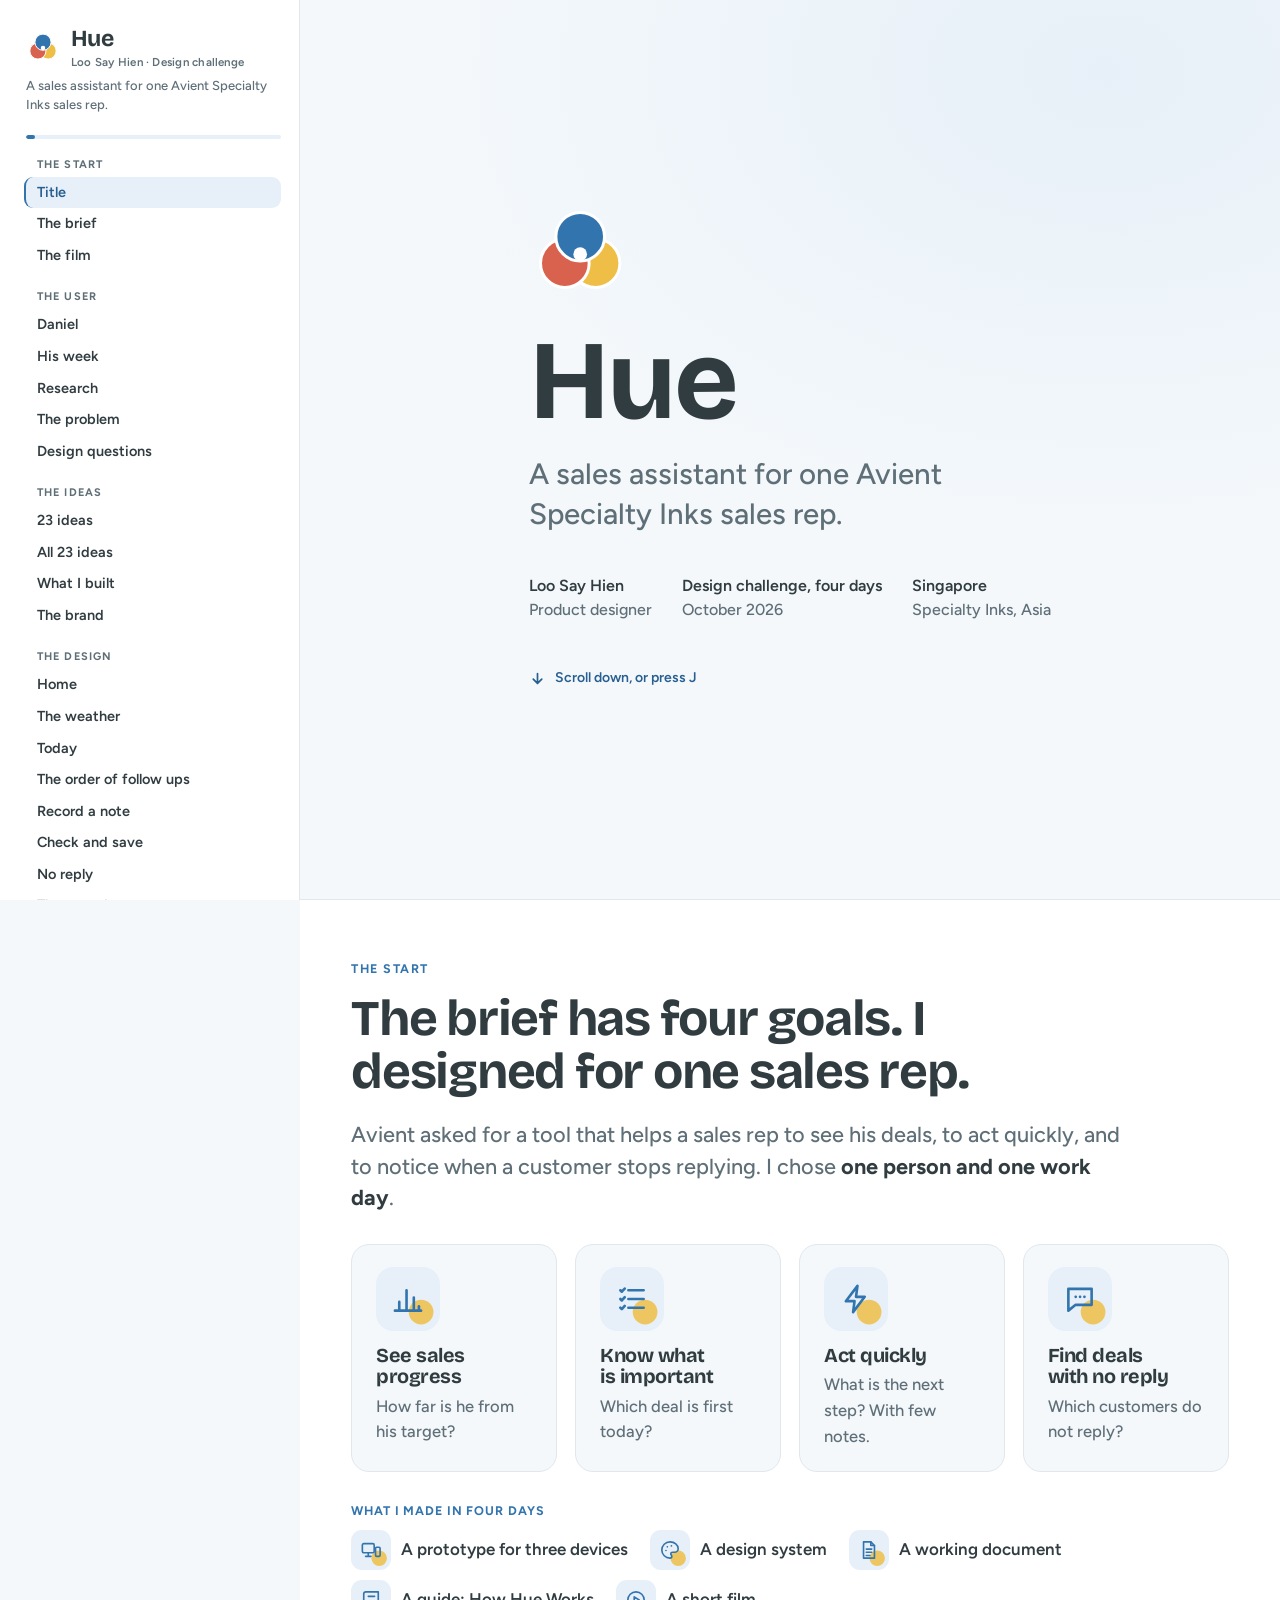
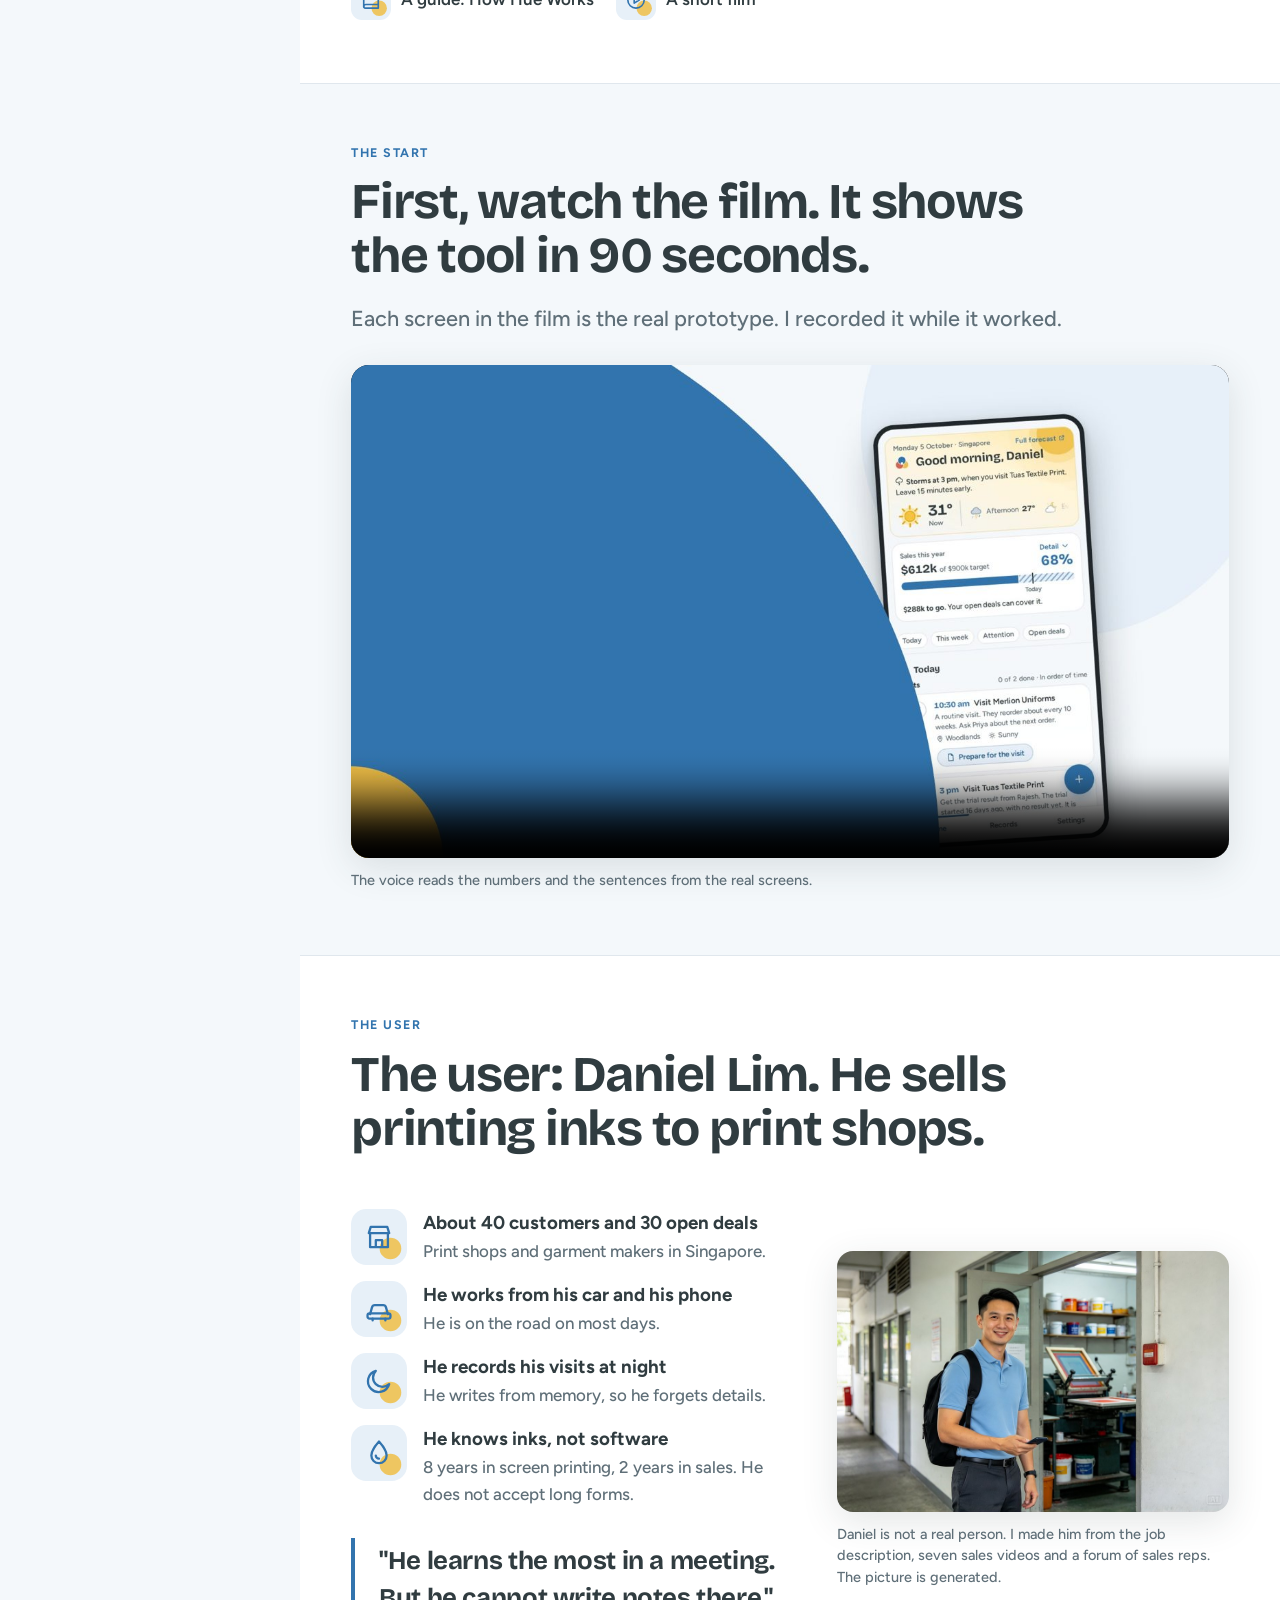
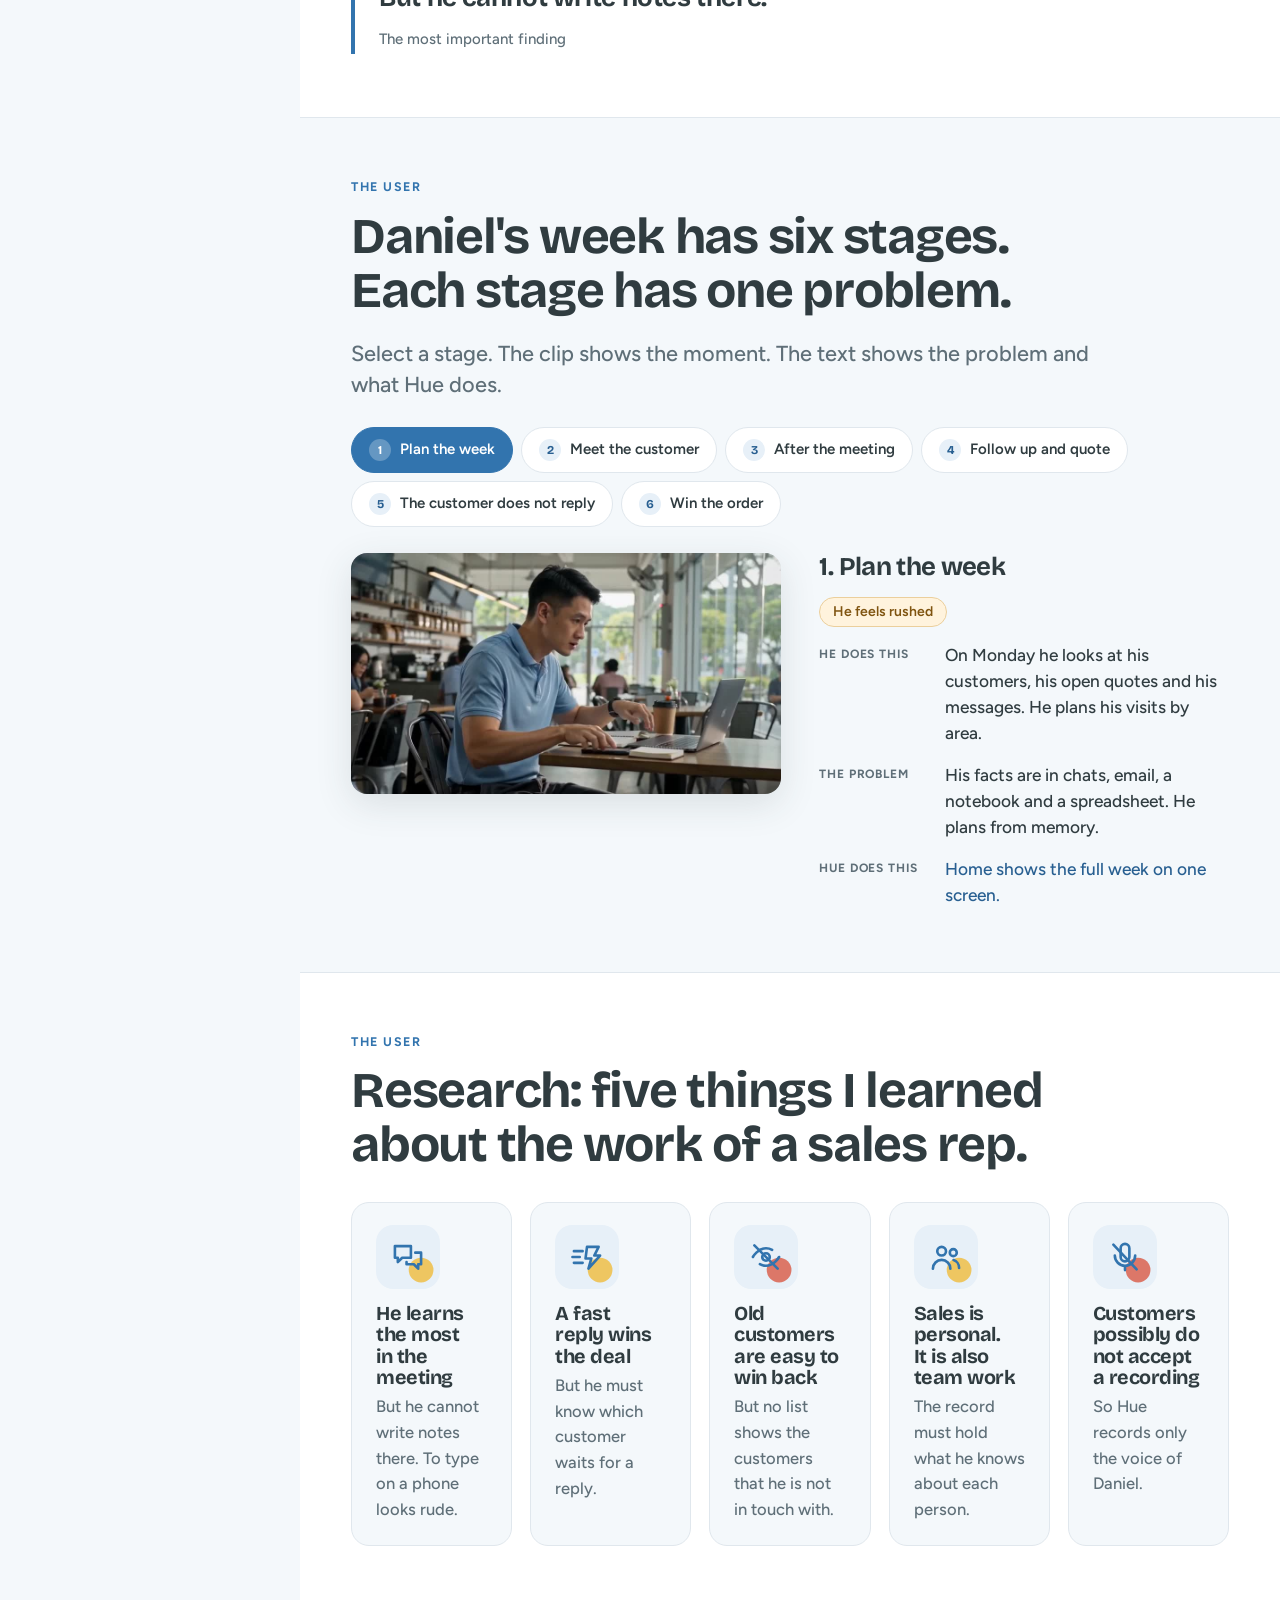
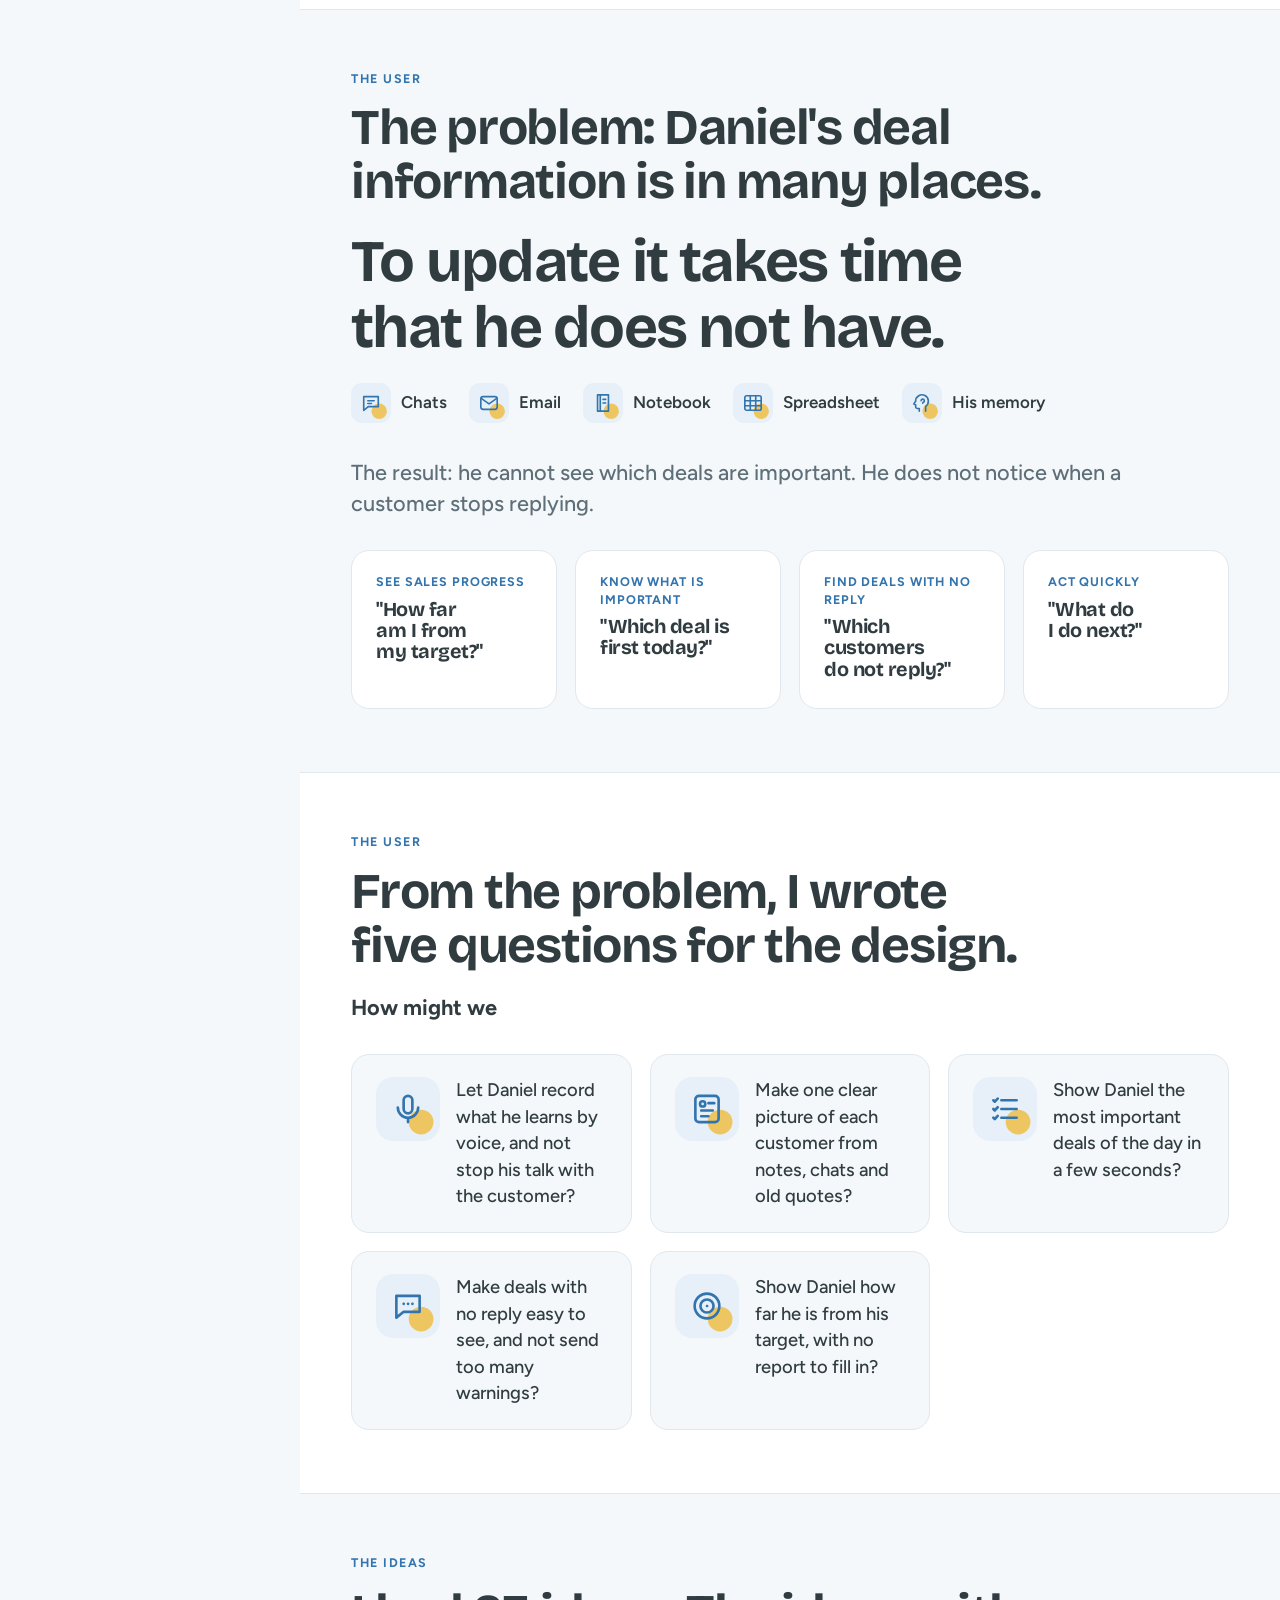
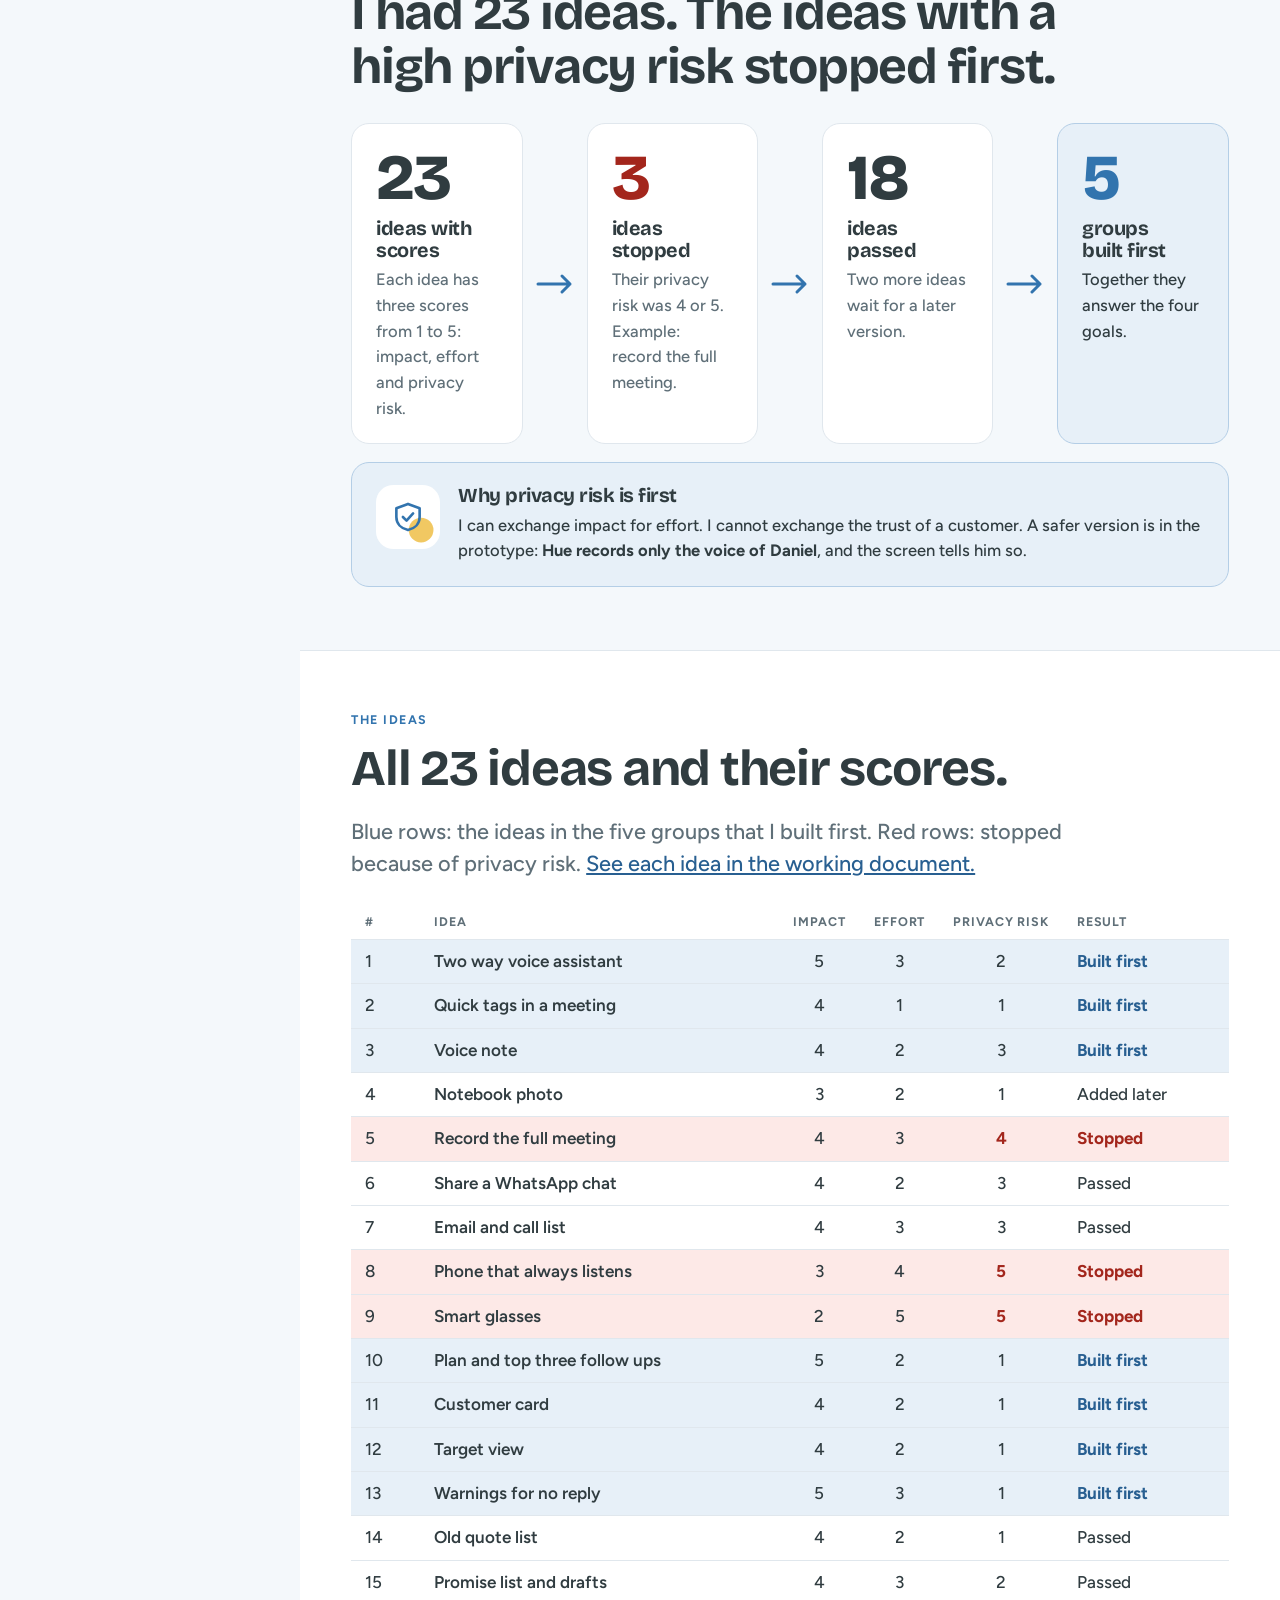
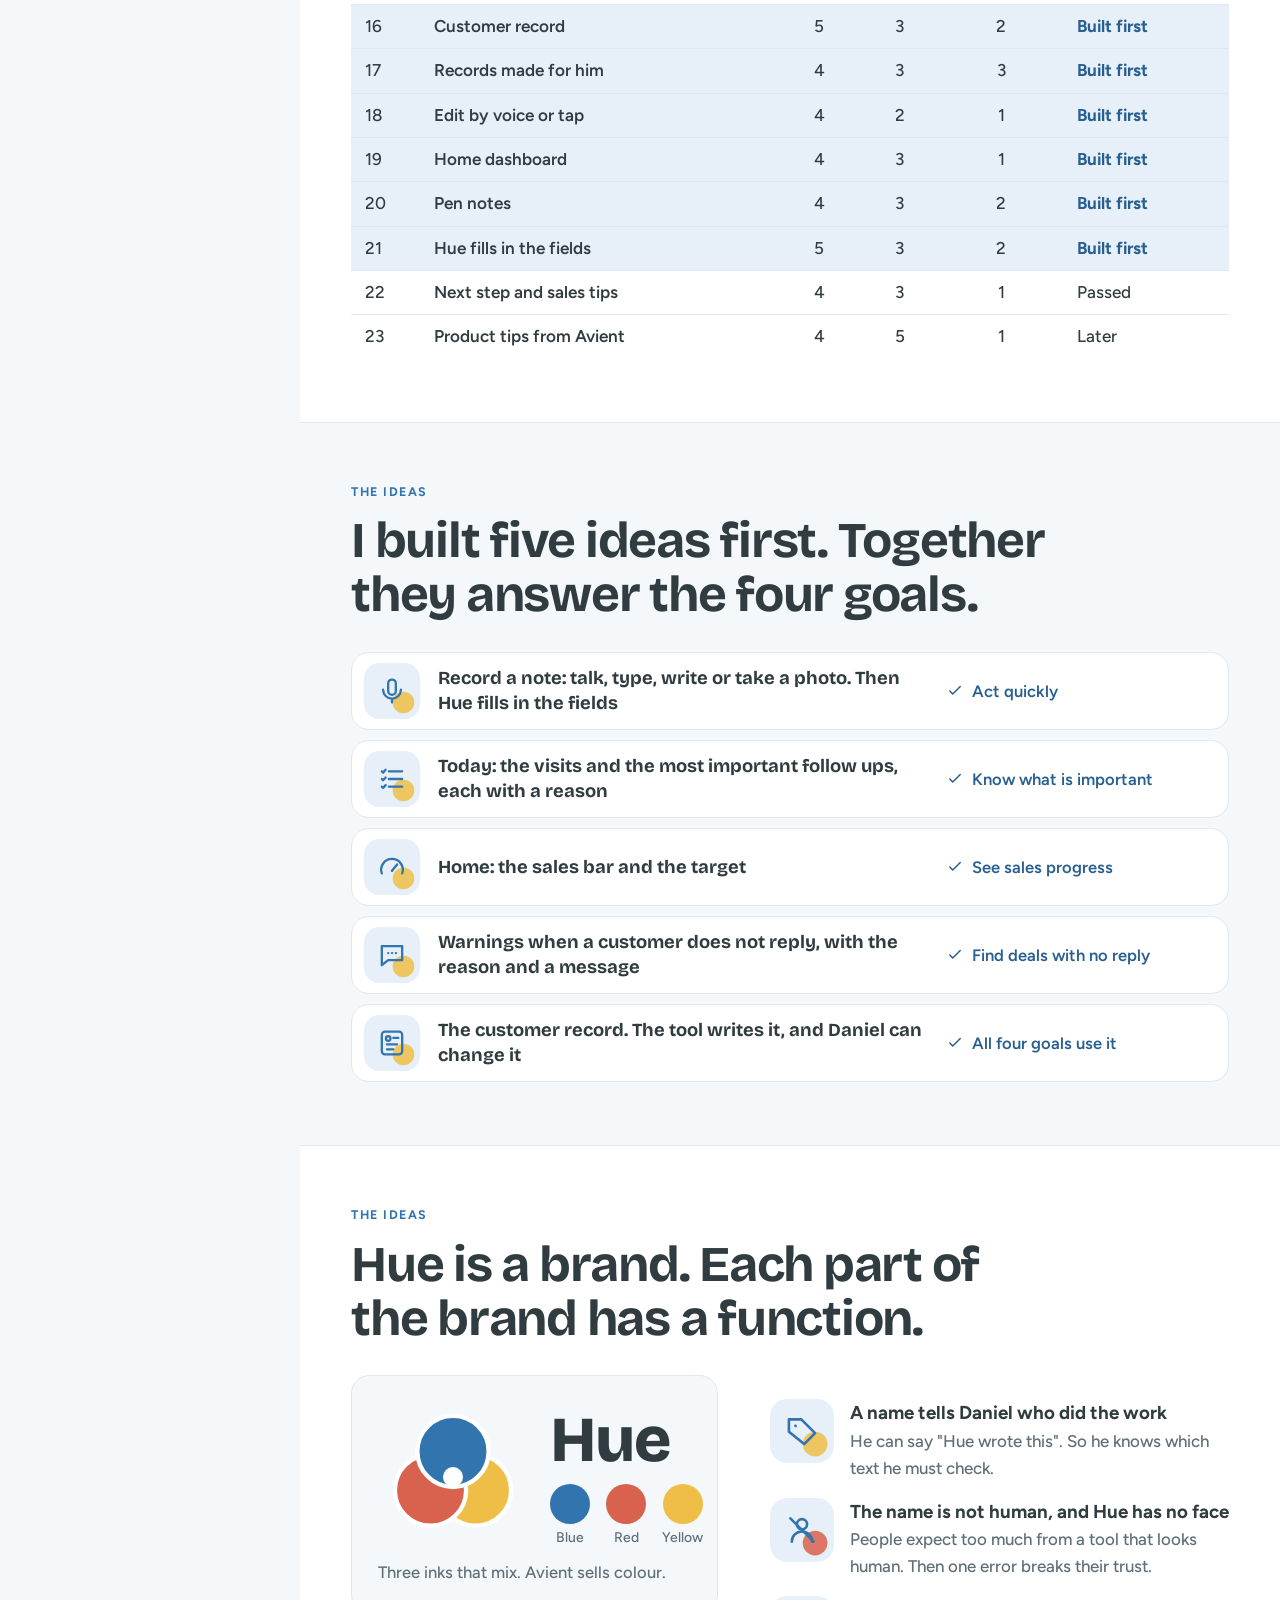
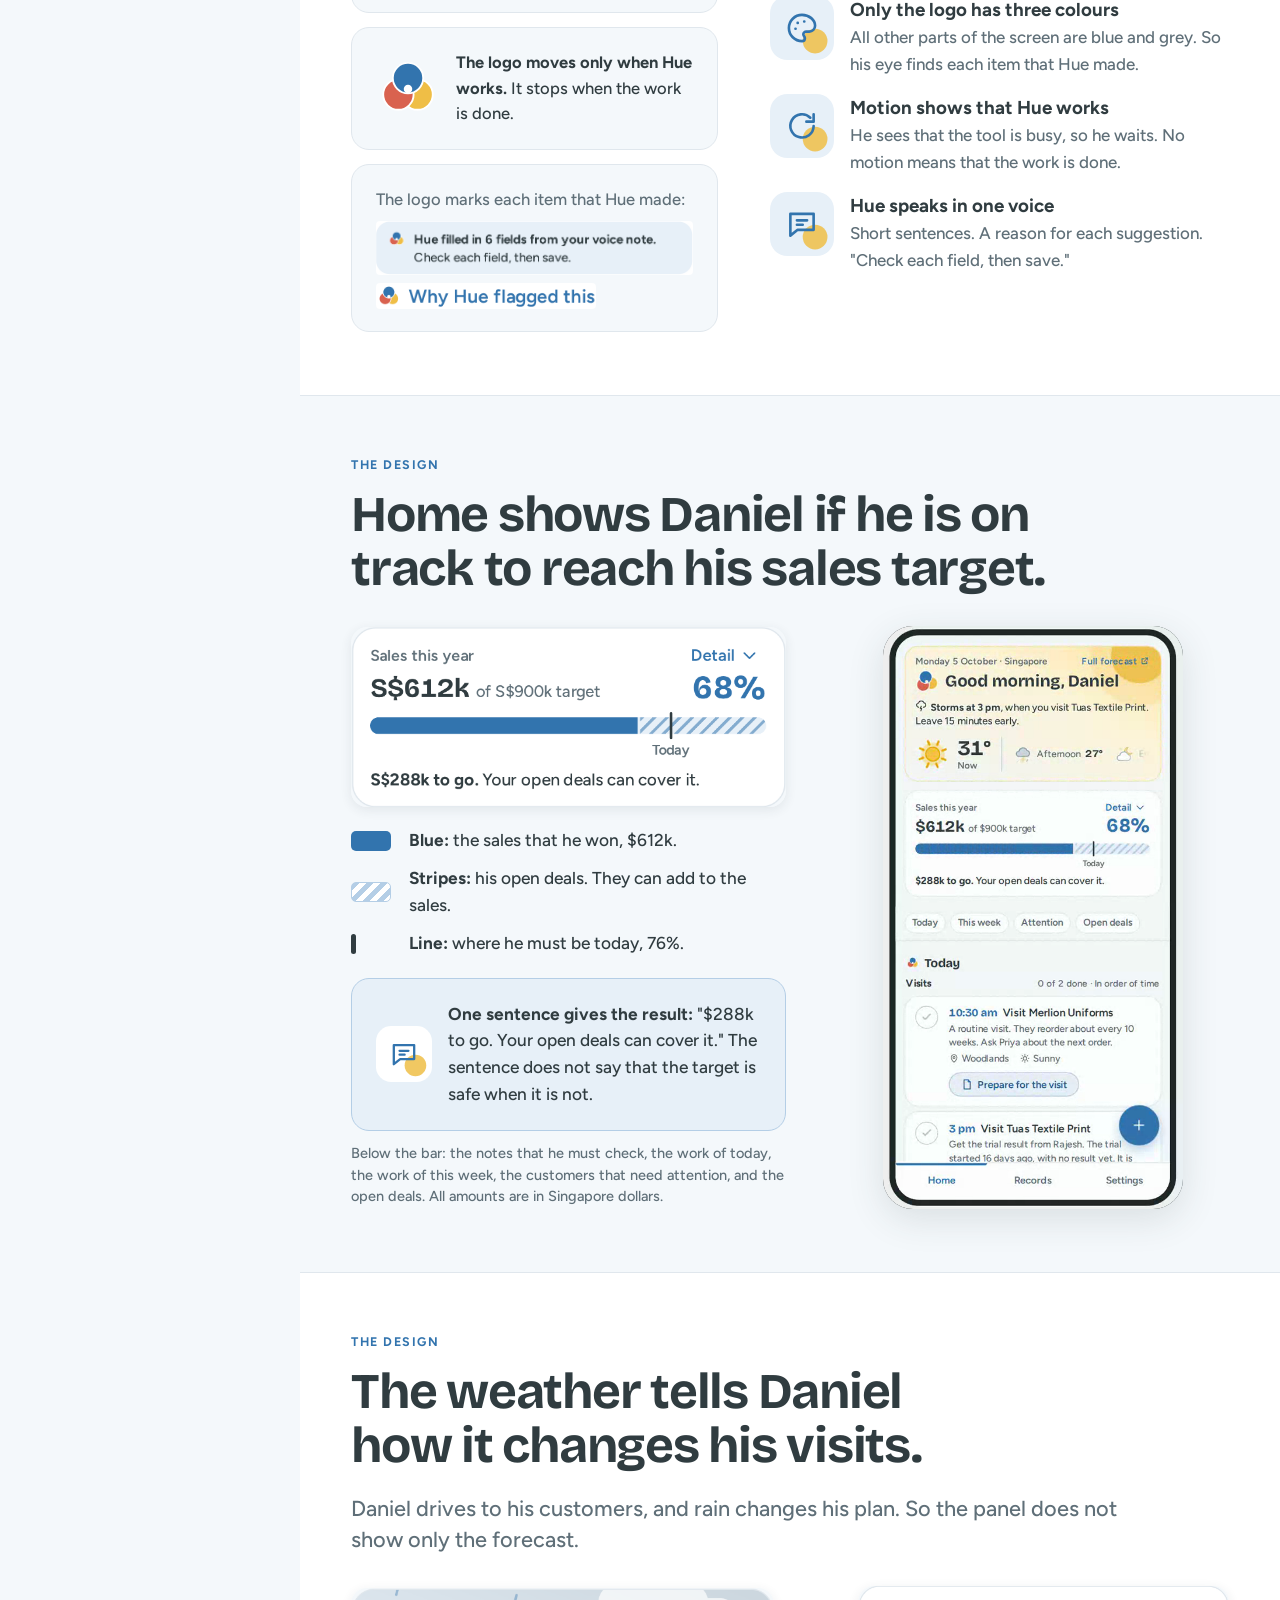
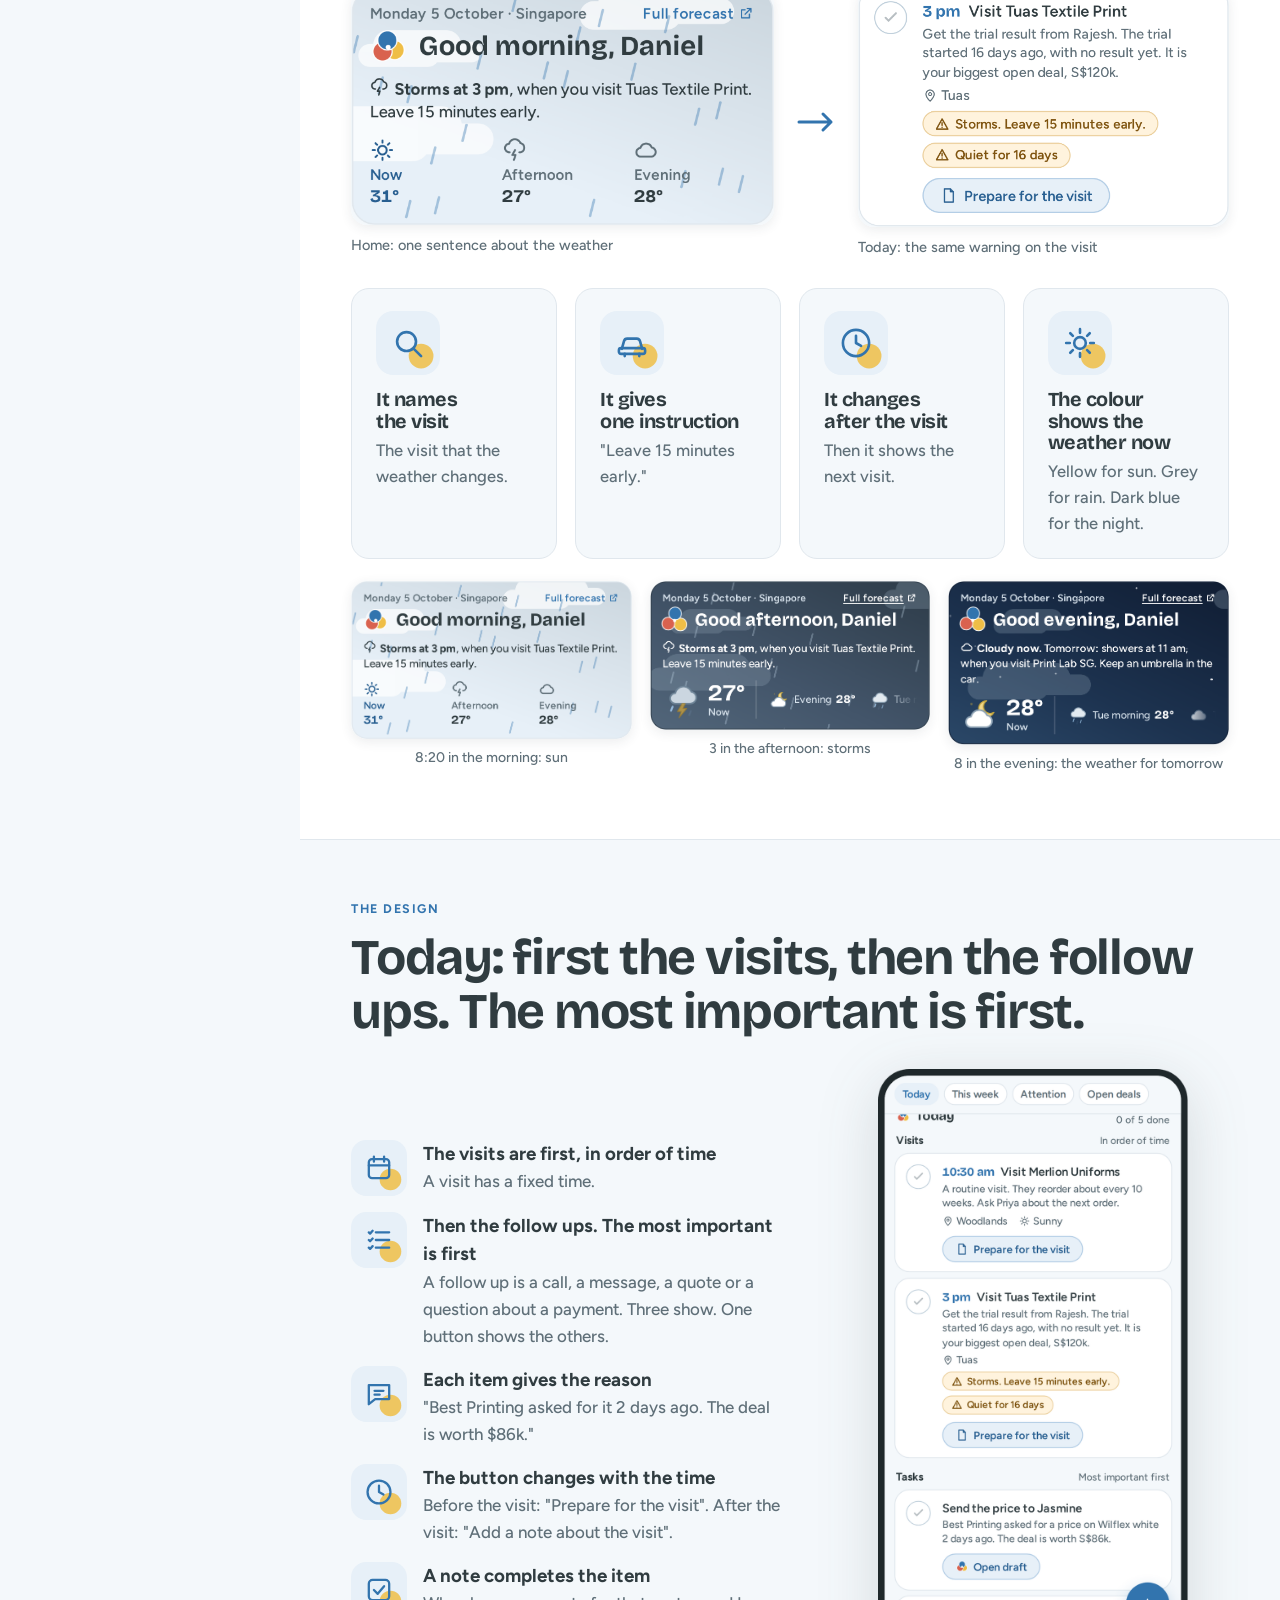
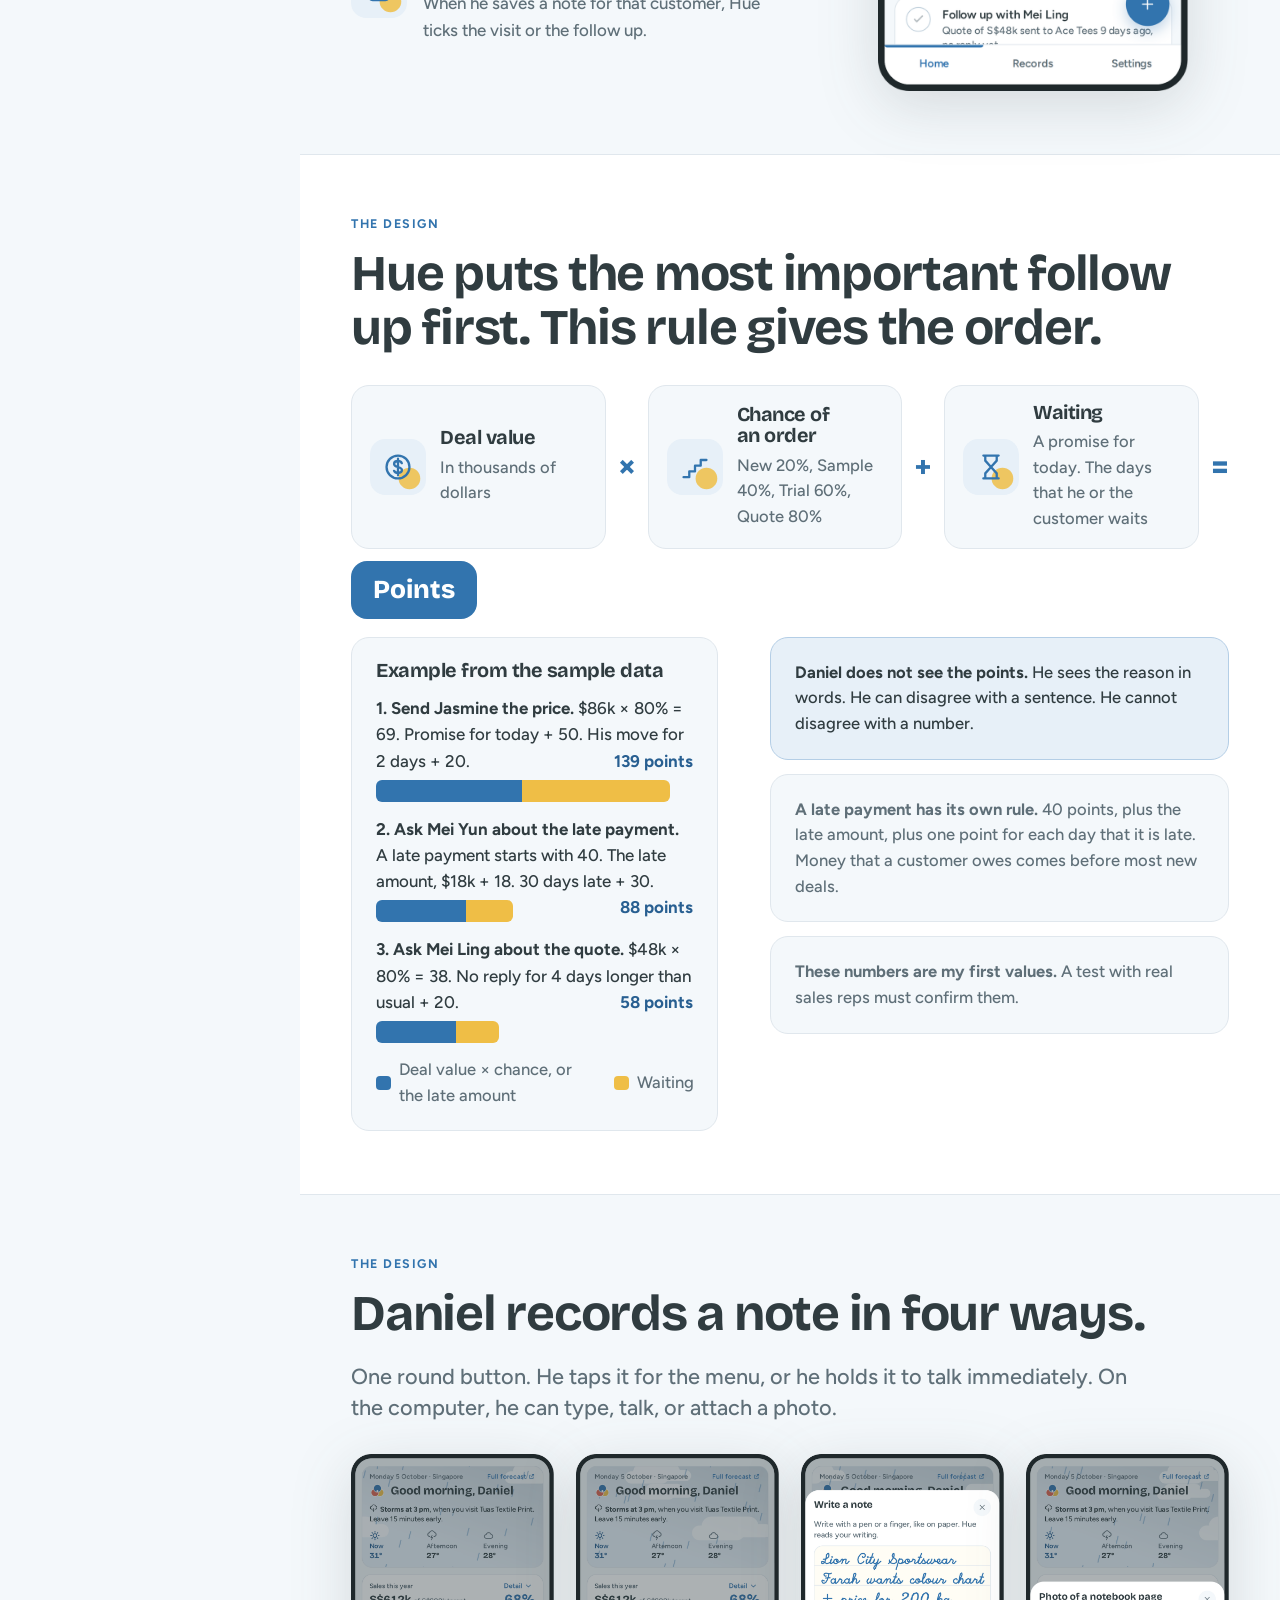
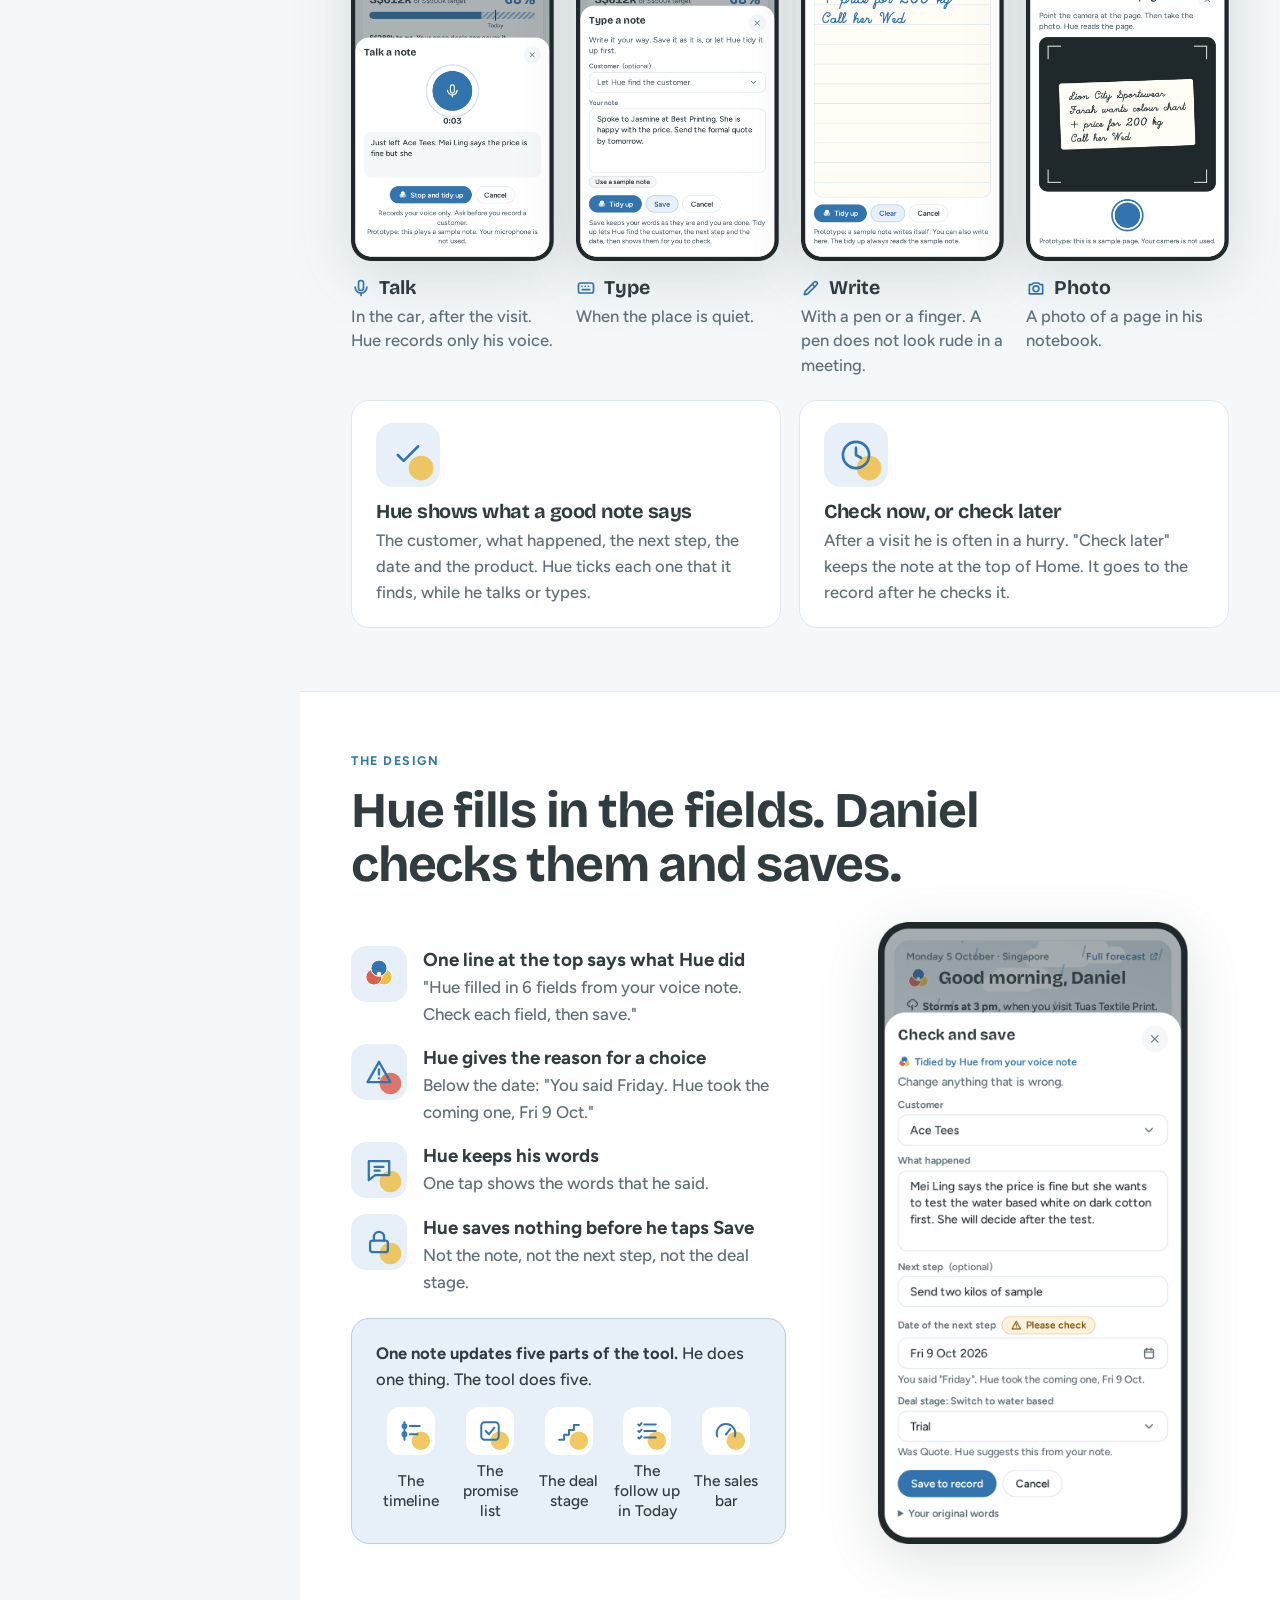
==== commit bd43f6ec: "Film: the round 14 screens, the new words and four more clips of Daniel The film now shows Follow up" ====
--- a/index.html
+++ b/index.html
@@ -365,7 +365,7 @@
 "use strict";
 var A = 'assets/media/';
 /* the size of each picture and clip, so the page keeps its shape while they load */
-var SIZE = {"c-menu.png":[1800,1079],"clip-1-plan.jpg":[960,540],"clip-1-plan.mp4":[960,540],"clip-2-meet.jpg":[960,540],"clip-2-meet.mp4":[960,540],"clip-3-night.jpg":[960,540],"clip-3-night.mp4":[960,540],"clip-4-promises.jpg":[960,540],"clip-4-promises.mp4":[960,540],"clip-5-quiet.jpg":[960,540],"clip-5-quiet.mp4":[960,540],"clip-6-win.jpg":[960,540],"clip-6-win.mp4":[960,540],"clip-7-with-hue.jpg":[960,540],"clip-7-with-hue.mp4":[960,540],"clip-8-road.jpg":[960,540],"clip-8-road.mp4":[960,540],"daniel.jpg":[900,600],"hue-film.jpg":[1280,720],"hue-film.mp4":[1280,720],"p-check.png":[760,1526],"p-home.png":[760,1526],"p-photo.png":[760,1526],"p-settings.png":[760,1526],"p-talk.png":[760,1526],"p-today.png":[760,1526],"p-type.png":[760,1526],"p-write.mp4":[760,1526],"p-write.png":[760,1526],"qr-prototype.png":[630,630],"r1-home.mp4":[514,1000],"r1-home.png":[514,1000],"r2-note.mp4":[516,1000],"r2-note.png":[516,1000],"r3-quiet.mp4":[518,1000],"r3-quiet.png":[518,1000],"r7-late.mp4":[516,1000],"r7-late.png":[516,1000],"t-record.png":[1600,1124],"t-write.png":[1600,1124],"x-filled.png":[1290,222],"x-hero-night.png":[1326,774],"x-hero-rain.png":[1326,702],"x-hero.png":[1326,702],"x-sales.png":[1326,549],"x-tidied.png":[858,66],"x-visit.png":[1326,864],"x-why.png":[558,66]};
+var SIZE = {"c-menu.png":[1800,1079],"clip-1-plan.jpg":[960,540],"clip-1-plan.mp4":[960,540],"clip-2-meet.jpg":[960,540],"clip-2-meet.mp4":[960,540],"clip-3-night.jpg":[960,540],"clip-3-night.mp4":[960,540],"clip-4-promises.jpg":[960,540],"clip-4-promises.mp4":[960,540],"clip-5-quiet.jpg":[960,540],"clip-5-quiet.mp4":[960,540],"clip-6-win.jpg":[960,540],"clip-6-win.mp4":[960,540],"clip-7-with-hue.jpg":[960,540],"clip-7-with-hue.mp4":[960,540],"clip-8-road.jpg":[960,540],"clip-8-road.mp4":[960,540],"daniel.jpg":[900,600],"hue-film.jpg":[1280,720],"hue-film.mp4":[1280,720],"p-check.png":[760,1526],"p-home.png":[760,1526],"p-photo.png":[760,1526],"p-settings.png":[760,1526],"p-talk.png":[760,1526],"p-today.png":[760,1526],"p-type.png":[760,1526],"p-write.mp4":[760,1526],"p-write.png":[760,1526],"qr-links.png":[630,630],"qr-prototype.png":[630,630],"r1-home.mp4":[514,1000],"r1-home.png":[514,1000],"r3-quiet.mp4":[518,1000],"r3-quiet.png":[518,1000],"t-record.png":[1600,1124],"t-write.png":[1600,1124],"x-filled.png":[1290,222],"x-hero-night.png":[1326,774],"x-hero-rain.png":[1326,702],"x-hero.png":[1326,702],"x-sales.png":[1326,549],"x-visit.png":[1326,864],"x-why.png":[558,66]};
 function dim(f){ var z = SIZE[f]; return z ? ' width="'+z[0]+'" height="'+z[1]+'"' : '' }
 var ic = {
   tick:'<svg viewBox="0 0 24 24" fill="none" stroke="currentColor" stroke-width="2.4" stroke-linecap="round" stroke-linejoin="round"><path d="M5 12l4 4 10-10"/></svg>',
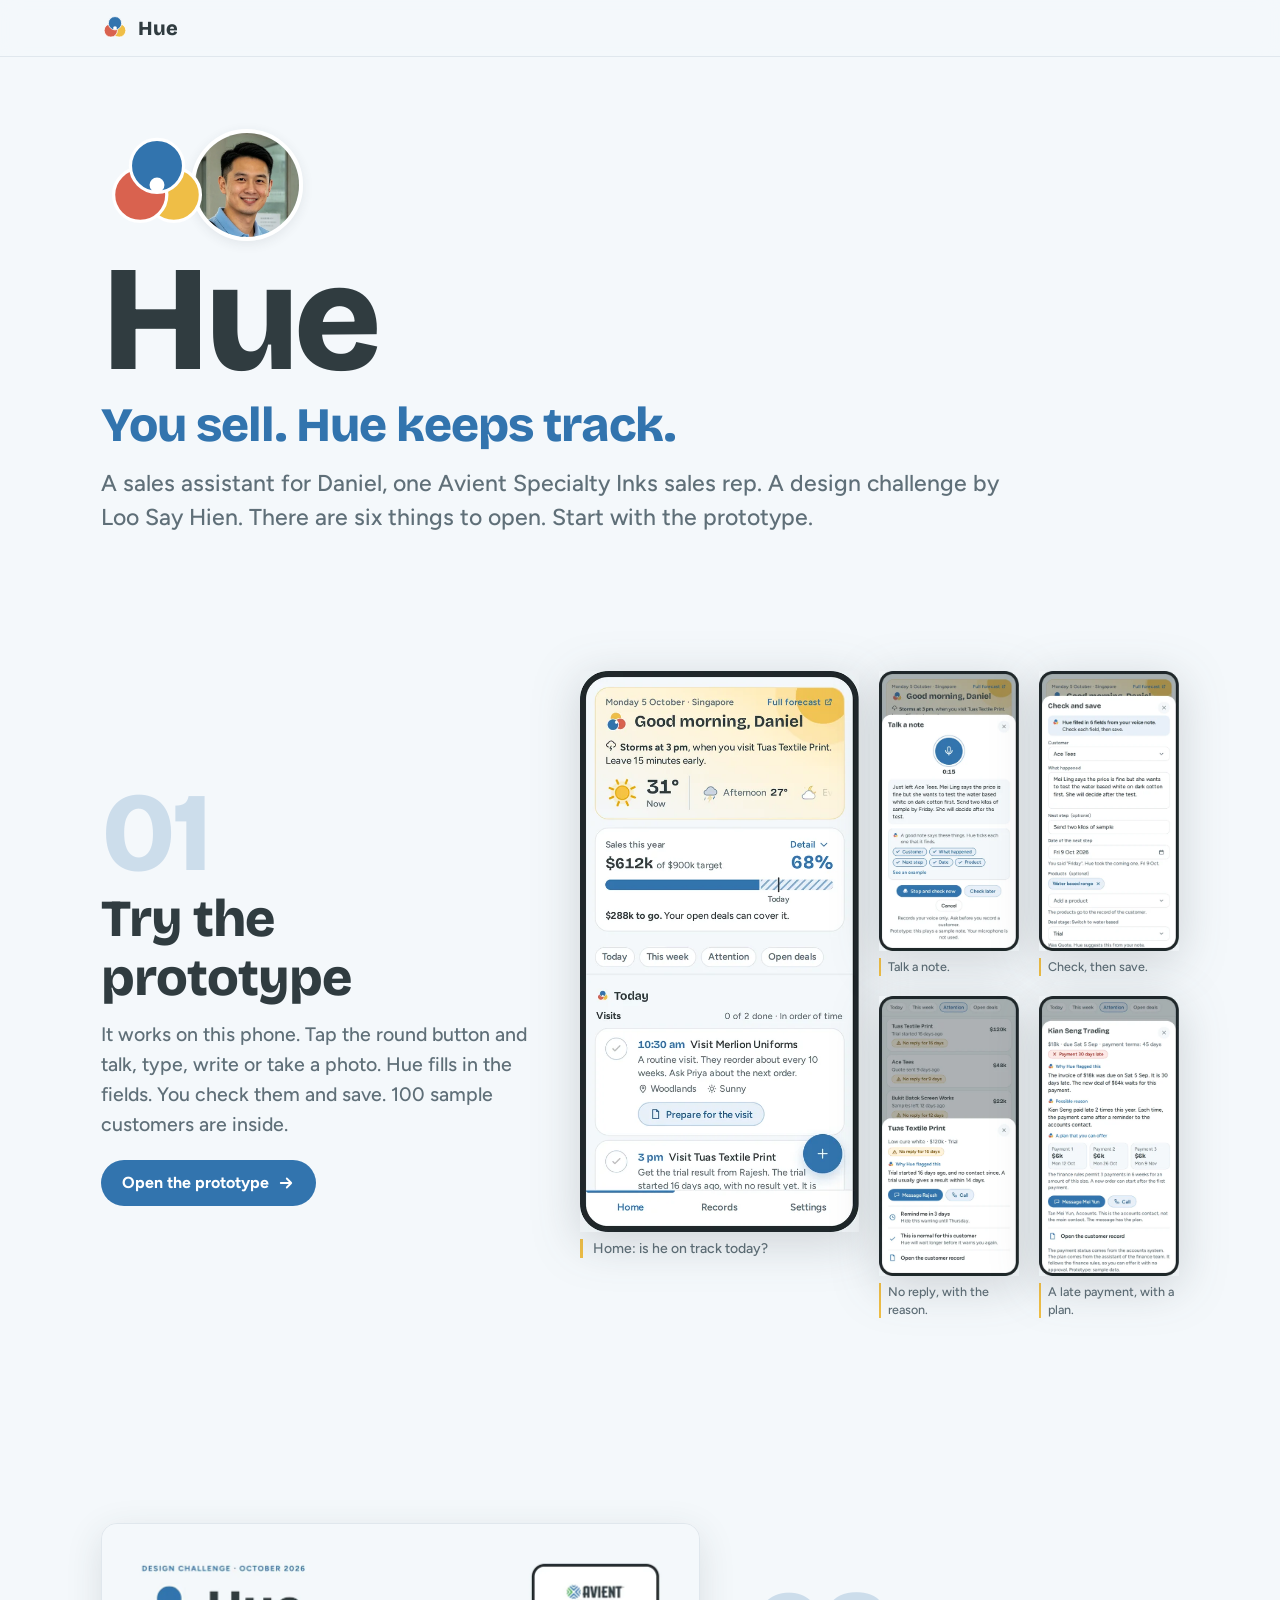
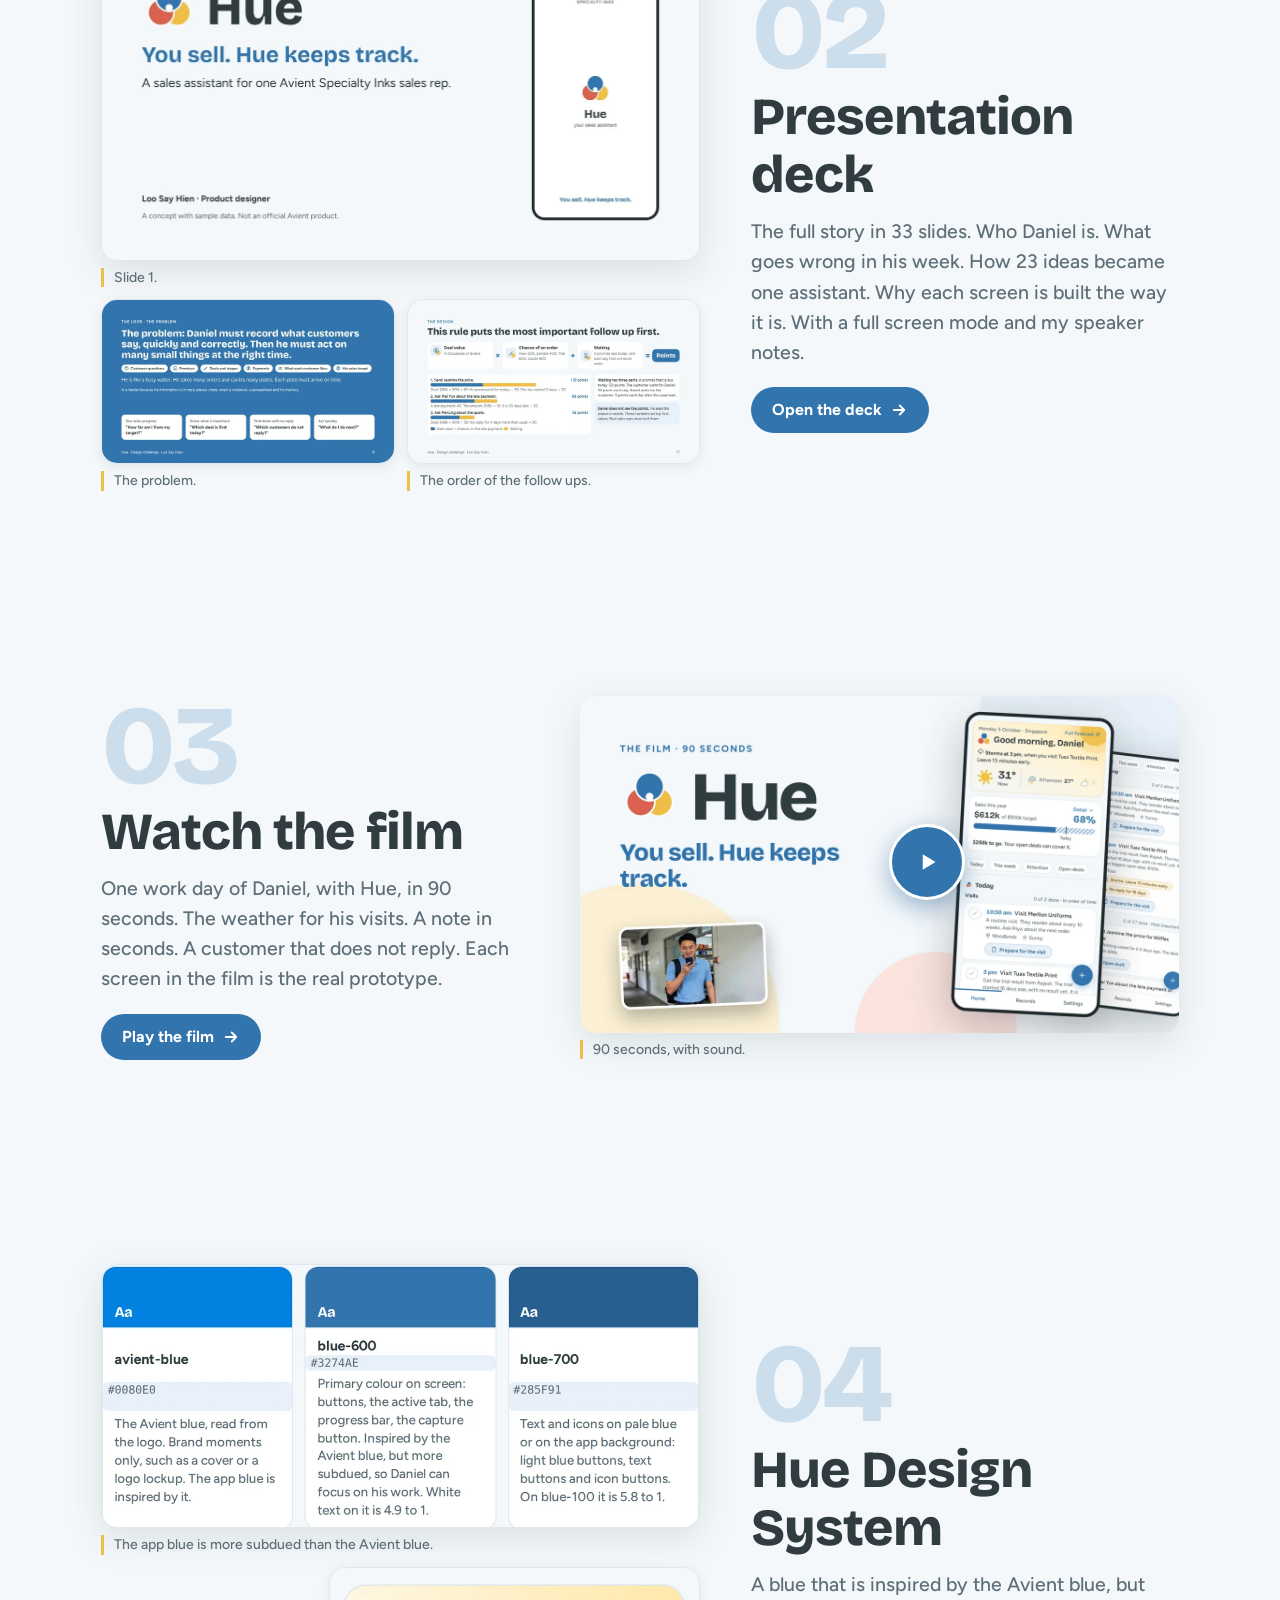
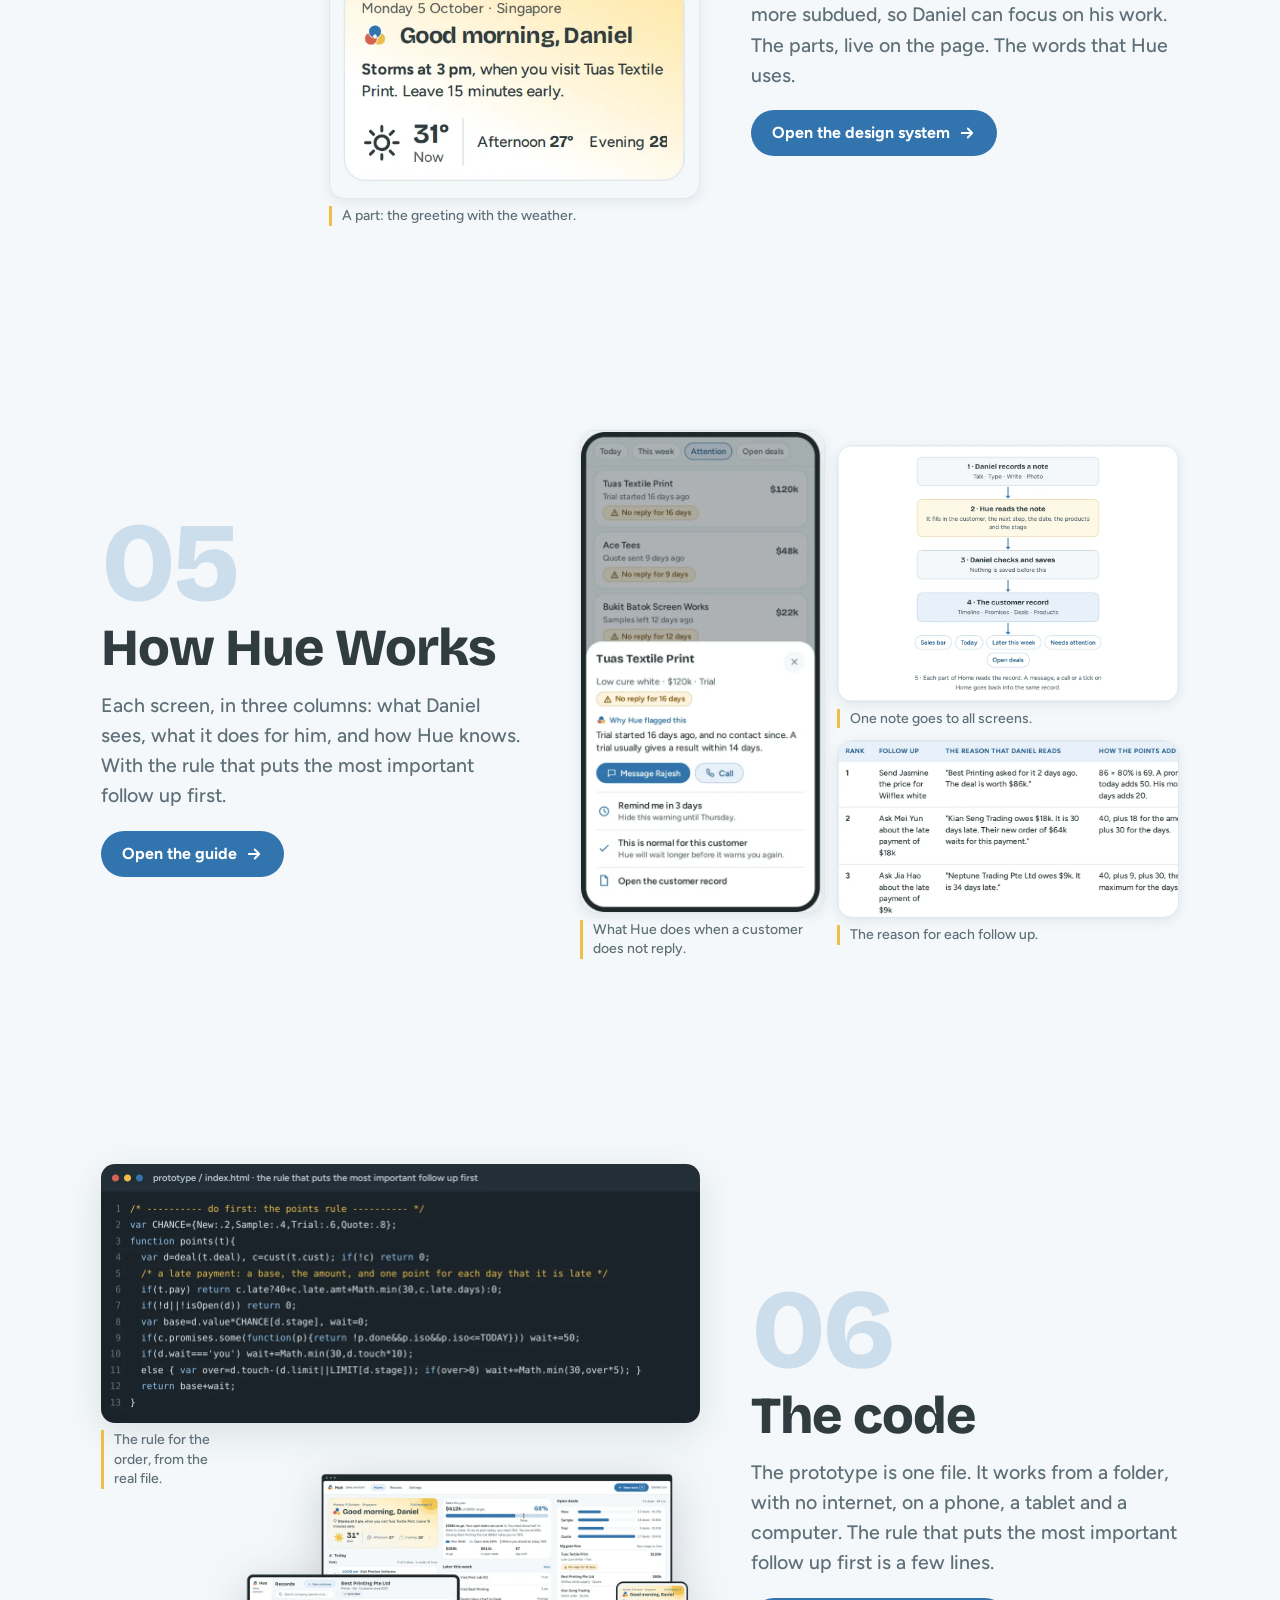
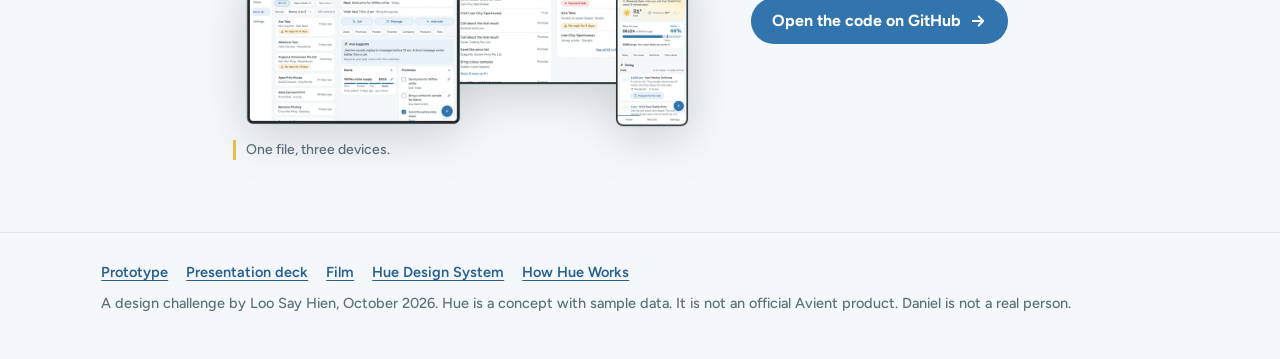
==== commit 54a124ef: "Review of 6 October: link page, presentation deck with a full screen mode, design system Link page: " ====
--- a/index.html
+++ b/index.html
@@ -3,861 +3,13 @@
 <head>
 <meta charset="utf-8">
 <meta name="viewport" content="width=device-width,initial-scale=1">
-<title>Hue · a sales assistant for Avient Specialty Inks</title>
-<meta name="description" content="A four day design challenge by Loo Say Hien. A sales assistant for one Avient Specialty Inks sales rep in Singapore.">
+<title>Hue · All links</title>
 <meta name="robots" content="noindex">
-<link rel="stylesheet" href="assets/fonts/fonts.css">
-<link rel="icon" href="data:image/svg+xml,%3Csvg xmlns='http://www.w3.org/2000/svg' viewBox='0 0 24 24'%3E%3Ccircle cx='15.6' cy='14.1' r='5.7' fill='%23EFBE46'/%3E%3Ccircle cx='8.4' cy='14.1' r='5.7' fill='%23D9624F'/%3E%3Ccircle cx='12' cy='7.9' r='5.7' fill='%233274AE'/%3E%3Ccircle cx='12' cy='12' r='1.6' fill='%23fff'/%3E%3C/svg%3E">
-<style>
-:root{
-  --blue:#3274AE; --blue-d:#285F91; --avient:#0080E0; --hred:#D9624F; --hyel:#EFBE46;
-  --ink:#303C40; --sub:#5F6F78; --ln:#E0E7ED; --ln-d:#BFCFDB;
-  --mist:#F4F8FB; --soft:#E7F0F8; --soft-b:#B4CEE6; --white:#fff;
-  --amb50:#FFF3DD; --amb300:#EBCF9C; --amb800:#7F5410;
-  --red50:#FDE9E7; --red300:#F0B6B0; --red700:#A3261C;
-  --fd:"Bricolage Grotesque","Figtree",system-ui,sans-serif;
-  --fb:"Figtree",system-ui,-apple-system,"Segoe UI",sans-serif;
-  --nav:300px; --pad:clamp(20px,4vw,72px);
-  --shadow:0 10px 36px rgba(48,60,64,.13); --shadow-s:0 3px 12px rgba(48,60,64,.09);
-}
-*{box-sizing:border-box;margin:0;padding:0}
-html{scroll-behavior:smooth;scroll-padding-top:16px}
-@media (prefers-reduced-motion:reduce){ html{scroll-behavior:auto} *{animation:none!important;transition:none!important} }
-body{background:var(--mist);color:var(--ink);font:500 clamp(18px,1.32vw,21px)/1.6 var(--fb);-webkit-font-smoothing:antialiased}
-h1,h2,h3,h4{font-family:var(--fd);font-weight:700;letter-spacing:-.025em;line-height:1.08;text-wrap:balance}
-b,strong{font-weight:700}
-img,video{max-width:100%;height:auto;display:block}
-a{color:var(--blue-d)}
-
-/* ---------- shell ---------- */
-.shell{display:grid;grid-template-columns:var(--nav) minmax(0,1fr);gap:0;min-height:100vh}
-.nav{position:sticky;top:0;height:100vh;overflow-y:auto;overscroll-behavior:contain;
-  background:var(--white);border-right:1px solid var(--ln);padding:26px 18px 26px 26px;z-index:20}
-.nav::-webkit-scrollbar{width:6px}.nav::-webkit-scrollbar-thumb{background:var(--ln-d);border-radius:9px}
-.brand{display:flex;align-items:center;gap:11px;margin-bottom:6px}
-.brand svg{width:34px;height:34px;flex:none}
-.brand b{font:700 23px/1 var(--fd);letter-spacing:-.03em}
-.brand small{display:block;font:600 11.5px/1.3 var(--fb);color:var(--sub);letter-spacing:.02em}
-.navsub{font:500 13px/1.5 var(--fb);color:var(--sub);margin:0 0 20px}
-.prog{height:4px;border-radius:9px;background:var(--soft);overflow:hidden;margin-bottom:20px}
-.prog i{display:block;height:100%;width:0;background:var(--blue);border-radius:9px;transition:width .15s linear}
-.nav ol{list-style:none}
-.nav .ch{font:700 11px/1 var(--fb);letter-spacing:.1em;text-transform:uppercase;color:var(--sub);
-  margin:20px 0 7px;padding-left:11px}
-.nav .ch:first-child{margin-top:0}
-.nav a{display:block;text-decoration:none;color:var(--ink);font:600 14.5px/1.35 var(--fb);
-  padding:6px 11px;border-radius:9px;border-left:2.5px solid transparent;margin-left:-2.5px}
-.nav a:hover{background:var(--mist)}
-.nav a.on{color:var(--blue-d);background:var(--soft);border-left-color:var(--blue)}
-.nav a:focus-visible,button:focus-visible,summary:focus-visible{outline:2.5px solid var(--avient);outline-offset:2px}
-.navfoot{margin-top:24px;padding-top:16px;border-top:1px solid var(--ln);font:500 12.5px/1.6 var(--fb);color:var(--sub)}
-.navfoot kbd{font:600 11px/1 var(--fb);background:var(--mist);border:1px solid var(--ln);
-  border-bottom-width:2px;border-radius:5px;padding:3px 5px;color:var(--ink)}
-.navtog{margin-top:10px;font:600 12.5px/1 var(--fb);color:var(--blue-d);background:var(--soft);
-  border:0;border-radius:999px;padding:8px 13px;cursor:pointer}
-.main{min-width:0}
-
-/* ---------- sections ---------- */
-.sec{padding:clamp(54px,7vh,92px) var(--pad);border-bottom:1px solid var(--ln);scroll-margin-top:0}
-.sec:nth-child(even){background:var(--white)}
-.inner{max-width:1240px;margin-inline:auto}
-.eyebrow{font:700 12.5px/1 var(--fb);letter-spacing:.12em;text-transform:uppercase;color:var(--blue);margin-bottom:16px}
-.sec h2{font-size:clamp(32px,3.9vw,56px);margin-bottom:20px;max-width:19ch}
-.sec h3{font-size:clamp(19px,1.5vw,22px);margin-bottom:8px}
-.lede{font-size:clamp(20px,1.7vw,26px);line-height:1.45;color:var(--sub);max-width:56ch}
-.lede b{color:var(--ink)}
-.body{margin-top:20px;max-width:62ch}
-.body p + p{margin-top:13px}
-.sp{margin-top:34px}
-
-/* hero */
-.hero{min-height:100vh;display:grid;align-content:center;background:
-  radial-gradient(120% 90% at 82% 8%,#E7F0F8 0%,rgba(231,240,248,0) 58%),var(--mist)}
-.hero h1{font-size:clamp(54px,9vw,112px);line-height:.95;margin:22px 0 0}
-.hero .tag{font-size:clamp(21px,2.3vw,30px);color:var(--sub);margin-top:20px;max-width:24ch;line-height:1.35}
-.hero .mark{width:clamp(72px,8vw,104px);height:clamp(72px,8vw,104px)}
-.herometa{display:flex;flex-wrap:wrap;gap:10px 30px;margin-top:40px;font:500 16px/1.5 var(--fb);color:var(--sub)}
-.herometa b{display:block;color:var(--ink);font-weight:600}
-.scrollcue{margin-top:48px;display:inline-flex;align-items:center;gap:9px;font:600 14px/1 var(--fb);color:var(--blue-d)}
-.scrollcue svg{width:17px;height:17px;animation:bob 1.9s ease-in-out infinite}
-@keyframes bob{0%,100%{transform:translateY(0)}50%{transform:translateY(4px)}}
-
-/* layout helpers */
-.split{display:grid;grid-template-columns:minmax(0,1fr) minmax(0,.9fr);gap:clamp(28px,4vw,60px);align-items:center;margin-top:30px}
-.split.wide{grid-template-columns:minmax(0,1fr) minmax(0,1.25fr)}
-.split.flip > :first-child{order:2}
-.cols{display:grid;gap:18px;margin-top:30px;grid-template-columns:repeat(auto-fit,minmax(220px,1fr))}
-.card{background:var(--white);border:1px solid var(--ln);border-radius:18px;padding:22px 24px}
-.sec:nth-child(even) .card{background:var(--mist)}
-.card h3{font-size:1.1em;margin-bottom:6px}
-.card p{font-size:.92em;line-height:1.55;color:var(--sub)}
-.card .n{display:inline-grid;place-items:center;width:30px;height:30px;border-radius:999px;
-  background:var(--soft);color:var(--blue-d);font:700 15px/1 var(--fd);margin-bottom:12px}
-.card.hi{border-color:var(--soft-b);background:var(--soft)}
-.sec:nth-child(even) .card.hi{background:var(--soft)}
-.card.hi p{color:var(--ink)}
-
-/* media */
-.phone{max-width:300px;margin-inline:auto;border-radius:30px;overflow:hidden;box-shadow:var(--shadow);background:#1F282B}
-.phone video,.phone img{width:100%;display:block}
-.shot{border-radius:16px;overflow:hidden;box-shadow:var(--shadow)}
-.shot img,.shot video{width:100%}
-.figwrap{margin-top:30px}
-.cap{font:500 14.5px/1.5 var(--fb);color:var(--sub);margin-top:12px;max-width:66ch}
-.film{border-radius:18px;overflow:hidden;box-shadow:var(--shadow);background:#000;margin-top:30px}
-.film video{width:100%;display:block}
-
-/* lists */
-.ticks{list-style:none;margin-top:24px;display:grid;gap:14px;max-width:64ch}
-.ticks li{display:grid;grid-template-columns:24px 1fr;gap:13px;font-size:1em;line-height:1.5}
-.ticks svg{width:21px;height:21px;margin-top:3px;color:var(--blue)}
-.ticks b{display:block}
-.ticks span{color:var(--sub)}
-.numbered{list-style:none;counter-reset:n;display:grid;gap:18px;margin-top:26px;max-width:66ch}
-.numbered li{counter-increment:n;display:grid;grid-template-columns:38px minmax(0,1fr);column-gap:16px;row-gap:3px}
-.numbered li > *{grid-column:2}
-.numbered li::before{content:counter(n);grid-column:1;grid-row:1 / span 2;display:grid;place-items:center;width:34px;height:34px;
-  border-radius:999px;background:var(--soft);color:var(--blue-d);font:700 16px/1 var(--fd)}
-.numbered b{display:block;font-size:1.04em}
-.numbered span{color:var(--sub);font-size:.94em;line-height:1.55}
-
-/* the journey strip */
-.jtabs{display:flex;flex-wrap:wrap;gap:8px;margin-top:26px}
-.jtabs button{font:600 15px/1 var(--fb);color:var(--ink);background:var(--white);border:1px solid var(--ln);
-  border-radius:999px;padding:11px 17px;cursor:pointer;display:inline-flex;align-items:center;gap:9px}
-.sec:nth-child(even) .jtabs button{background:var(--mist)}
-.jtabs button i{font-style:normal;display:grid;place-items:center;width:22px;height:22px;border-radius:999px;
-  background:var(--soft);color:var(--blue-d);font:700 12px/1 var(--fd)}
-.jtabs button[aria-selected=true]{background:var(--blue);color:var(--white);border-color:var(--blue)}
-.jtabs button[aria-selected=true] i{background:rgba(255,255,255,.25);color:#fff}
-.jpanel{display:grid;grid-template-columns:minmax(0,1.05fr) minmax(0,1fr);gap:clamp(24px,3vw,44px);
-  margin-top:26px;align-items:start}
-.jpanel .shot{aspect-ratio:16/9;background:var(--ln)}
-.jpanel .shot video{width:100%;height:100%;object-fit:cover}
-.jmeta{display:grid;gap:16px}
-.jmeta h3{font-size:clamp(21px,2vw,27px);margin:0}
-.jrow{display:grid;grid-template-columns:112px 1fr;gap:14px;font-size:.96em;line-height:1.5}
-.jrow dt{font:700 12px/1.45 var(--fb);letter-spacing:.07em;text-transform:uppercase;color:var(--sub);padding-top:3px}
-.jrow dd{color:var(--ink)}
-.feel{display:inline-flex;align-items:center;gap:7px;font:600 14px/1 var(--fb);background:var(--amb50);
-  color:var(--amb800);border:1px solid var(--amb300);border-radius:999px;padding:7px 13px}
-.jrow dd.fix{color:var(--blue-d)}
-
-/* quotes and callouts */
-.quote{margin-top:30px;border-left:4px solid var(--blue);padding:4px 0 4px 24px;max-width:60ch}
-.quote p{font:600 clamp(20px,2vw,26px)/1.45 var(--fd);letter-spacing:-.015em}
-.quote cite{display:block;font:500 15px/1.5 var(--fb);color:var(--sub);font-style:normal;margin-top:12px}
-.big{font:700 clamp(34px,4.6vw,60px)/1.12 var(--fd);letter-spacing:-.03em;max-width:17ch;margin-top:8px}
-.rule{display:grid;gap:4px;background:var(--soft);border-radius:16px;padding:24px 26px;margin-top:26px;
-  font:700 clamp(19px,2vw,26px)/1.35 var(--fd);color:var(--blue-d);max-width:30ch;text-align:center;justify-self:start}
-.rule small{display:block;font:500 15px/1.5 var(--fb);color:var(--sub);margin-top:8px}
-.kpi{display:flex;flex-wrap:wrap;gap:14px;margin-top:26px}
-.kpi div{background:var(--white);border:1px solid var(--ln);border-radius:14px;padding:16px 20px;min-width:150px}
-.sec:nth-child(even) .kpi div{background:var(--mist)}
-.kpi b{display:block;font:700 30px/1 var(--fd);color:var(--blue-d)}
-.kpi span{font:500 14.5px/1.4 var(--fb);color:var(--sub)}
-
-/* table */
-.tbl{width:100%;border-collapse:collapse;margin-top:26px;font-size:.95em}
-.tbl th,.tbl td{text-align:left;padding:13px 16px;border-bottom:1px solid var(--ln);vertical-align:top}
-.tbl th{font:700 12.5px/1.4 var(--fb);letter-spacing:.07em;text-transform:uppercase;color:var(--sub)}
-.tbl tr:last-child td{border-bottom:0}
-.tbl td b{font-weight:600}
-
-/* try it */
-.frame{border:1px solid var(--ln);border-radius:18px;overflow:hidden;background:var(--white);box-shadow:var(--shadow)}
-.frame iframe{width:100%;height:min(82vh,860px);border:0;display:block}
-.qr{display:grid;gap:16px;justify-items:center;text-align:center;background:var(--white);
-  border:1px solid var(--ln);border-radius:18px;padding:28px}
-.sec:nth-child(even) .qr{background:var(--mist)}
-.qr img{width:190px;height:190px;image-rendering:pixelated}
-.qr p{font-size:16px;color:var(--sub);max-width:28ch}
-.qr .lnk{font:600 15px/1.4 var(--fb);word-break:break-all}
-
-/* notes for the presenter */
-.note{display:none;margin-top:26px;background:var(--amb50);border:1px solid var(--amb300);
-  border-radius:14px;padding:16px 20px;font:500 16px/1.6 var(--fb);color:var(--amb800);max-width:66ch}
-.note b{display:block;font:700 11.5px/1 var(--fb);letter-spacing:.1em;text-transform:uppercase;margin-bottom:7px}
-body.notes .note{display:block}
-
-footer{padding:52px var(--pad) 72px;background:var(--ink);color:#fff}
-footer .inner{display:grid;gap:12px}
-footer h3{font-size:24px;color:#fff}
-footer p,footer a{color:#C3CFD5;font-size:16px}
-footer a{color:#9FC6E8}
-
-@media (max-width:1040px){
-  :root{--nav:0px}
-  .shell{grid-template-columns:minmax(0,1fr)}
-  .nav{position:static;height:auto;border-right:0;border-bottom:1px solid var(--ln);padding:18px var(--pad)}
-  .nav ol{display:flex;flex-wrap:wrap;gap:4px}
-  .nav .ch{width:100%;margin:12px 0 2px;padding-left:0}
-  .nav a{border-left:0;padding:7px 12px}
-  .nav a.on{border-left:0}
-  .split,.split.wide,.jpanel{grid-template-columns:minmax(0,1fr)}
-  .split.flip > :first-child{order:0}
-  .hero{min-height:auto;padding-block:68px}
-}
-
-/* ---------- round 14 ---------- */
-.moods{display:grid;grid-template-columns:repeat(3,minmax(0,1fr));gap:18px;margin-top:22px}
-.moods figure{margin:0}.moods .pic{width:100%;height:auto;border-radius:16px;box-shadow:var(--shadow-s)}
-.moods figcaption{font-size:14px;color:var(--sub);margin-top:8px;text-align:center}
-.blines .pic.filled{height:auto;max-height:none;width:100%;max-width:430px}
-.cols.c2.sp{margin-top:22px}
-@media(max-width:760px){.moods{grid-template-columns:1fr}}
-
-/* ---------- third version: icons, pictures, simple words ---------- */
-.sec h2{max-width:26ch}
-.tile{flex:none;display:block}
-.ico{flex:none;display:inline-block;vertical-align:-3px}
-.irows{list-style:none;display:grid;gap:16px;margin-top:24px;max-width:66ch}
-.irows li{display:grid;grid-template-columns:auto minmax(0,1fr);gap:16px;align-items:start}
-.irows li > span{display:block;line-height:1.5}
-.irows b{display:block;font-size:1.04em}
-.irows li > span > span{color:var(--sub);font-size:.94em;line-height:1.55}
-.irows .mk{display:grid;place-items:center;width:56px;height:56px;border-radius:15px;background:var(--soft)}
-.cols.c2{grid-template-columns:repeat(2,minmax(0,1fr))}.cols.c3{grid-template-columns:repeat(3,minmax(0,1fr))}
-.cols.c4{grid-template-columns:repeat(4,minmax(0,1fr))}.cols.c5{grid-template-columns:repeat(5,minmax(0,1fr))}
-.cols.tight{gap:12px;margin-top:24px}
-.icard .tile{margin-bottom:14px}
-.card .lbl,.lbl{font:700 12.5px/1.4 var(--fb);letter-spacing:.07em;text-transform:uppercase;color:var(--blue);margin-bottom:8px}
-.chips{list-style:none;display:flex;flex-wrap:wrap;gap:10px 22px;margin-top:10px}
-.chips li{display:flex;align-items:center;gap:10px;font-weight:600;font-size:.94em}
-.made{margin-top:30px}.sp2{margin-top:22px}
-.qcard{display:grid;grid-template-columns:auto minmax(0,1fr);gap:16px;align-items:start}
-.qcard p{color:var(--ink);font-size:1.02em;line-height:1.45}
-.dev{display:block;width:100%;max-width:310px;height:auto;margin-inline:auto;filter:drop-shadow(0 14px 30px rgba(48,60,64,.16))}
-.dev.wide{max-width:900px}
-.pic{display:block;max-width:100%;height:auto}
-.pic.crop{border-radius:16px;box-shadow:var(--shadow-s);width:100%;max-width:560px}
-.funnel{display:flex;align-items:stretch;gap:12px;margin-top:30px}
-.funnel .fstep{flex:1;min-width:0}.funnel .arr{flex:none;align-self:center}
-.fstep > b{display:block;font:800 clamp(44px,5vw,72px)/1 var(--fd);letter-spacing:-.03em;margin-bottom:8px}
-.fstep > b.red{color:var(--red700)}.fstep > b.blue{color:var(--blue)}
-.why{display:grid;grid-template-columns:auto minmax(0,1fr);gap:18px;align-items:start;margin-top:18px}
-.tblwrap{overflow-x:auto}
-.tbl.ideas td,.tbl.ideas th{padding:8px 14px}
-.tbl.ideas td:nth-child(n+3):nth-child(-n+5),.tbl.ideas th:nth-child(n+3):nth-child(-n+5){text-align:center;width:1%;white-space:nowrap}
-.tbl.ideas tr.core td{background:var(--soft)}.tbl.ideas tr.stop td{background:var(--red50)}
-.tbl.ideas tr.core td:last-child{color:var(--blue-d);font-weight:700}.tbl.ideas tr.stop td:last-child,.tbl.ideas td.bad{color:var(--red700);font-weight:700}
-.built{list-style:none;display:grid;gap:10px;margin-top:30px}
-.built li{display:grid;grid-template-columns:auto minmax(0,1fr) minmax(0,260px);gap:18px;align-items:center;background:var(--white);border:1px solid var(--ln);border-radius:18px;padding:10px 22px 10px 12px}
-.sec:nth-child(even) .built li{background:var(--mist)}
-.built b{font:700 1.02em/1.35 var(--fd)}
-.built span{display:flex;gap:8px;align-items:center;color:var(--blue-d);font-weight:600;font-size:.92em}
-/* the logo of Hue, with the two motions of the prototype */
-.hmark{display:block;overflow:visible;flex:none}
-.hmark circle{stroke:#fff;stroke-width:.7}.hmark .h1{fill:#3274AE}.hmark .h2{fill:#D9624F}.hmark .h3{fill:#EFBE46}.hmark .h0{fill:#fff;stroke:none}
-.hmark .hg{transform-origin:12px 12px}
-.hmark.work .hg{animation:hspin 1.5s cubic-bezier(.6,.1,.4,.9) infinite}
-.hmark.work .h1{animation:hb1 1.5s ease-in-out infinite}.hmark.work .h2{animation:hb2 1.5s ease-in-out infinite}.hmark.work .h3{animation:hb3 1.5s ease-in-out infinite}
-.hmark.hi .hg{animation:hhi 6s ease-in-out infinite}
-@keyframes hspin{to{transform:rotate(360deg)}}
-@keyframes hb1{50%{transform:translateY(-2.2px)}}@keyframes hb2{50%{transform:translate(-1.9px,1.1px)}}@keyframes hb3{50%{transform:translate(1.9px,1.1px)}}
-@keyframes hhi{0%{transform:rotate(0) scale(1)}5%{transform:rotate(-24deg) scale(1.16)}12%{transform:rotate(20deg) scale(1.16)}19%{transform:rotate(-17deg) scale(1.12)}26%{transform:rotate(13deg) scale(1.08)}33%{transform:rotate(-8deg) scale(1.05)}40%{transform:rotate(0) scale(1.05)}55%{transform:rotate(360deg) scale(1.05)}66%,100%{transform:rotate(360deg) scale(1)}}
-.brand2{align-items:start}
-.bleft{display:grid;gap:14px}
-.bcard{display:grid;grid-template-columns:auto minmax(0,1fr);gap:8px 22px;align-items:center;padding:26px}
-.bcard .cap2{grid-column:1/-1;color:var(--sub);font-size:.92em}
-.card .wordmark{font:800 clamp(48px,5vw,72px)/1 var(--fd);letter-spacing:-.03em;color:var(--ink)}
-.sw{list-style:none;display:flex;gap:16px;margin-top:12px;font:500 14px/1.3 var(--fb);color:var(--sub)}
-.sw li{display:grid;justify-items:center;gap:5px}.sw i{display:block;width:40px;height:40px;border-radius:999px}
-.sw.big{gap:12px;margin:12px 0}.sw.big i{width:46px;height:46px}
-.bwork{display:grid;grid-template-columns:auto minmax(0,1fr);gap:16px;align-items:center}
-.bwork p,.blines p{color:var(--ink)}
-.blines{display:grid;gap:8px}.blines p{color:var(--sub)}
-.pic.line{height:26px;width:auto;border-radius:4px}
-.legend{list-style:none;display:grid;gap:10px;margin-top:20px}
-.legend li{display:grid;grid-template-columns:44px minmax(0,1fr);gap:14px;align-items:center;font-size:.96em}
-.legend i{display:block;height:20px;border-radius:5px;justify-self:start;width:40px}
-.legend .lb{background:var(--blue)}.legend .ls{background:repeating-linear-gradient(135deg,var(--soft-b) 0 5px,#fff 5px 10px);border:1px solid var(--soft-b)}.legend .ll{width:5px;background:var(--ink)}
-.say{display:grid;grid-template-columns:auto minmax(0,1fr);gap:16px;align-items:center;margin-top:20px}
-.say p{font-size:.96em}
-.pair{display:grid;grid-template-columns:minmax(0,1.14fr) auto minmax(0,1fr);gap:22px;align-items:center;margin-top:30px}
-.pair figure{margin:0}.pair figcaption{font:500 14.5px/1.5 var(--fb);color:var(--sub);margin-top:10px}
-.pair .pic.crop{max-width:none}
-.formula{display:flex;flex-wrap:wrap;align-items:stretch;gap:12px;margin-top:30px}
-.formula .card{flex:1 1 220px;display:grid;grid-template-columns:auto minmax(0,1fr);gap:14px;align-items:center;padding:16px 18px}
-.formula .op{align-self:center;font:700 34px/1 var(--fd);color:var(--blue)}
-.formula .res{align-self:center;background:var(--blue);color:#fff;font:800 26px/1 var(--fd);border-radius:16px;padding:16px 22px}
-.exs{align-items:start;margin-top:18px}
-.ex{margin-top:14px}.ex p{font-size:.94em;color:var(--ink)!important}.ex .pts{color:var(--blue-d);float:right;margin-left:12px}
-.bar{display:flex;height:22px;margin-top:6px}.bar i{display:block;background:var(--blue);border-radius:6px 0 0 6px}.bar i.w{background:var(--hyel);border-radius:0 6px 6px 0}
-.key{display:flex;align-items:center;gap:8px;margin-top:14px;font-size:.88em}.key i{display:block;width:22px;height:14px;border-radius:4px;background:var(--blue)}.key i.w{background:var(--hyel);margin-left:10px}
-.ways{display:grid;grid-template-columns:repeat(4,minmax(0,1fr));gap:22px;margin-top:30px}
-.ways figure{margin:0}.ways .dev{max-width:260px}
-.devclip{border-radius:9.2%/4.6%;overflow:hidden}.devclip video{width:100%;height:auto;display:block}
-.ways figcaption{margin-top:14px;display:grid;gap:3px}
-.ways figcaption b{display:flex;gap:8px;align-items:center;font:700 1.08em/1.3 var(--fd)}.ways figcaption b .ico{color:var(--blue)}
-.ways figcaption span{color:var(--sub);font-size:.92em;line-height:1.5}
-.five{margin-top:22px}.five p{color:var(--ink)}
-.five ul{list-style:none;display:grid;grid-template-columns:repeat(5,minmax(0,1fr));gap:8px;margin-top:14px}
-.five li{display:grid;justify-items:center;gap:6px;text-align:center;font-size:.86em;line-height:1.3}
-.devs{display:grid;grid-template-columns:.62fr 1fr 1.36fr;gap:26px;align-items:end;margin-top:30px}
-.devs .dp .dev{width:66%;margin:0}
-.devs figure{margin:0}.devs .dev{max-width:none}
-.devs figcaption{display:grid;grid-template-columns:auto minmax(0,1fr);gap:12px;margin-top:14px;align-items:start}
-.devs figcaption b{display:block;font:700 1.06em/1.3 var(--fd)}.devs figcaption span{color:var(--sub);font-size:.92em;line-height:1.5}
-.devs figcaption span b{color:var(--ink)}
-.btns{display:flex;flex-wrap:wrap;gap:8px;margin:12px 0;align-items:center}
-.btns span{display:inline-flex;align-items:center;gap:6px;font:600 14.5px/1 var(--fb);border-radius:999px;padding:9px 16px;border:1px solid transparent}
-.btns .b1{background:var(--blue);color:#fff}.btns .b2{background:var(--soft);color:var(--blue-d);border-color:var(--soft-b)}.btns .b3{background:#fff;color:var(--ink);border-color:var(--ln)}
-.btns .c1{background:var(--soft);color:var(--ink);border-color:var(--ln);padding:6px 13px}.btns .c2{background:var(--amb50);color:var(--amb800);border-color:var(--amb300);padding:6px 13px}.btns .c3{background:var(--red50);color:var(--red700);border-color:var(--red300);padding:6px 13px}
-.say2{display:flex;gap:12px;align-items:center;margin:10px 0;color:var(--ink)!important}
-.acard{display:grid;grid-template-columns:auto minmax(0,1fr);gap:14px;align-items:start;padding:16px 18px}
-.chead{display:flex;gap:14px;align-items:center;margin-bottom:10px}.chead h3{margin:0}
-.plain{margin:0 0 0 1.1em;display:grid;gap:5px;font-size:.96em;line-height:1.5}
-.sub3{color:var(--blue-d);font-size:1.1em}
-.tbl.meas td:first-child{display:flex;gap:12px;align-items:center}
-.dcard{display:grid;grid-template-columns:auto minmax(0,1fr);gap:18px;align-items:start}
-.dcard .go{margin-top:8px;font-weight:700}
-.card.hi .plain,.card.hi li{color:var(--ink)}
-@media (max-width:1040px){
-  .cols.c3,.cols.c4,.cols.c5{grid-template-columns:repeat(2,minmax(0,1fr))}
-  .funnel{flex-direction:column}.funnel .arr{transform:rotate(90deg)}
-  .pair{grid-template-columns:minmax(0,1fr)}.pair .arr{transform:rotate(90deg);justify-self:center}
-  .ways{grid-template-columns:repeat(2,minmax(0,1fr))}
-  .devs{grid-template-columns:minmax(0,1fr)}.devs .dp .dev{max-width:220px;margin:0}
-  .built li{grid-template-columns:auto minmax(0,1fr)}.built span{grid-column:2}
-}
-@media (max-width:640px){
-  .cols.c2,.cols.c3,.cols.c4,.cols.c5{grid-template-columns:minmax(0,1fr)}
-  .five ul{grid-template-columns:repeat(2,minmax(0,1fr))}
-  .bcard{grid-template-columns:minmax(0,1fr)}
-}
-</style>
+<meta http-equiv="refresh" content="0; url=links/">
+<link rel="canonical" href="links/">
 </head>
 <body>
-<div class="shell">
-  <nav class="nav" aria-label="Sections of this presentation">
-    <div class="brand">
-      <svg viewBox="0 0 24 24" aria-hidden="true">
-        <circle cx="15.6" cy="14.1" r="5.7" fill="#EFBE46" stroke="#fff" stroke-width=".7"/>
-        <circle cx="8.4" cy="14.1" r="5.7" fill="#D9624F" stroke="#fff" stroke-width=".7"/>
-        <circle cx="12" cy="7.9" r="5.7" fill="#3274AE" stroke="#fff" stroke-width=".7"/>
-        <circle cx="12" cy="12" r="1.6" fill="#fff"/></svg>
-      <span><b>Hue</b><small>Loo Say Hien · Design challenge</small></span>
-    </div>
-    <p class="navsub">A sales assistant for one Avient Specialty Inks sales rep.</p>
-    <div class="prog" aria-hidden="true"><i id="prog"></i></div>
-    <ol id="navlist"></ol>
-    <div class="navfoot">
-      <p>Press <kbd>J</kbd> or <kbd>K</kbd> to go to the next or the last section. Press <kbd>N</kbd> to show my notes.</p>
-      <button class="navtog" id="tognotes" aria-pressed="false">Show my notes</button>
-    </div>
-  </nav>
-  <main class="main" id="main"></main>
-</div>
-
-<footer>
-  <div class="inner">
-    <h3>Thank you</h3>
-    <p>Loo Say Hien · Product designer · Singapore</p>
-    <p>The last section has the links to the prototype, the design system and the working document.</p>
-    <p style="margin-top:10px;font-size:14px;color:#8FA0A9">Daniel is not a real person. All customers, deals and amounts are sample data.
-      The pictures and the film clips of people are generated. Hue is a concept. It is not an Avient product.</p>
-  </div>
-</footer>
-
-<script>
-(function(){
-"use strict";
-var A = 'assets/media/';
-/* the size of each picture and clip, so the page keeps its shape while they load */
-var SIZE = {"c-menu.png":[1800,1079],"clip-1-plan.jpg":[960,540],"clip-1-plan.mp4":[960,540],"clip-2-meet.jpg":[960,540],"clip-2-meet.mp4":[960,540],"clip-3-night.jpg":[960,540],"clip-3-night.mp4":[960,540],"clip-4-promises.jpg":[960,540],"clip-4-promises.mp4":[960,540],"clip-5-quiet.jpg":[960,540],"clip-5-quiet.mp4":[960,540],"clip-6-win.jpg":[960,540],"clip-6-win.mp4":[960,540],"clip-7-with-hue.jpg":[960,540],"clip-7-with-hue.mp4":[960,540],"clip-8-road.jpg":[960,540],"clip-8-road.mp4":[960,540],"daniel.jpg":[900,600],"hue-film.jpg":[1280,720],"hue-film.mp4":[1280,720],"p-check.png":[760,1526],"p-home.png":[760,1526],"p-photo.png":[760,1526],"p-settings.png":[760,1526],"p-talk.png":[760,1526],"p-today.png":[760,1526],"p-type.png":[760,1526],"p-write.mp4":[760,1526],"p-write.png":[760,1526],"qr-links.png":[630,630],"qr-prototype.png":[630,630],"r1-home.mp4":[514,1000],"r1-home.png":[514,1000],"r3-quiet.mp4":[518,1000],"r3-quiet.png":[518,1000],"t-record.png":[1600,1124],"t-write.png":[1600,1124],"x-filled.png":[1290,222],"x-hero-night.png":[1326,774],"x-hero-rain.png":[1326,702],"x-hero.png":[1326,702],"x-sales.png":[1326,549],"x-visit.png":[1326,864],"x-why.png":[558,66]};
-function dim(f){ var z = SIZE[f]; return z ? ' width="'+z[0]+'" height="'+z[1]+'"' : '' }
-var ic = {
-  tick:'<svg viewBox="0 0 24 24" fill="none" stroke="currentColor" stroke-width="2.4" stroke-linecap="round" stroke-linejoin="round"><path d="M5 12l4 4 10-10"/></svg>',
-  down:'<svg viewBox="0 0 24 24" fill="none" stroke="currentColor" stroke-width="2.4" stroke-linecap="round" stroke-linejoin="round"><path d="M12 5v14M6 13l6 6 6-6"/></svg>'
-};
-var esc = function(s){ return String(s).replace(/[&<>"]/g, function(c){ return {'&':'&amp;','<':'&lt;','>':'&gt;','"':'&quot;'}[c] }) };
-
-/* a looping, silent clip of the prototype, inside a phone shape */
-function phone(file, poster){
-  return '<div class="phone"><video src="'+A+file+'" poster="'+A+poster+'"'+dim(file)+' muted loop playsinline preload="none" aria-hidden="true"></video></div>';
-}
-function still(file, alt){
-  return '<div class="phone"><img src="'+A+file+'" alt="'+esc(alt)+'"'+dim(file)+'></div>';
-}
-function shot(file, alt){
-  return '<div class="shot"><img src="'+A+file+'" alt="'+esc(alt)+'"'+dim(file)+'></div>';
-}
-
-/* ---------- the six stages of Daniel's week ---------- */
-var JOURNEY = [
- {
-  "t": "Plan the week",
-  "clip": "clip-1-plan",
-  "feel": "rushed",
-  "does": "On Monday he looks at his customers, his open quotes and his messages. He plans his visits by area.",
-  "prob": "His facts are in chats, email, a notebook and a spreadsheet. He plans from memory.",
-  "fix": "Home shows the full week on one screen."
- },
- {
-  "t": "Meet the customer",
-  "clip": "clip-2-meet",
-  "feel": "focused",
-  "does": "He visits the shop. He does an ink trial, solves problems and listens to the owner.",
-  "prob": "He cannot write while he works. To type on a phone looks rude.",
-  "fix": "He chooses how to record: talk, type, write, or take a photo."
- },
- {
-  "t": "After the meeting",
-  "clip": "clip-7-with-hue",
-  "feel": "tired",
-  "does": "He replies to customers in chats, calls and email. He tells the distributor and the technical specialist.",
-  "prob": "He replies in three apps. No app keeps the record. He forgets promises.",
-  "fix": "He records one note. Hue finds the customer, the next step and the date."
- },
- {
-  "t": "Follow up and quote",
-  "clip": "clip-4-promises",
-  "feel": "worried",
-  "does": "He sends samples, quotes and documents. He asks for technical help.",
-  "prob": "He makes many small promises. Nothing reminds him.",
-  "fix": "Each promise has a date. Today shows the promise on that date."
- },
- {
-  "t": "The customer does not reply",
-  "clip": "clip-5-quiet",
-  "feel": "not sure",
-  "does": "The customer does not reply for days or weeks. He must decide: contact, wait, or stop.",
-  "prob": "Is the customer busy? Is the trial slow? Is the deal lost? He does not know.",
-  "fix": "Hue compares the wait with the usual wait. It shows \"No reply\", gives the reason and writes a message."
- },
- {
-  "t": "Win the order",
-  "clip": "clip-6-win",
-  "feel": "proud",
-  "does": "The order arrives. He checks the payment and says thank you.",
-  "prob": "He does not record why he won or lost. A late payment is a surprise.",
-  "fix": "The record keeps the history, the payments and the products."
- }
-];
-function journeyHTML(){
-  return '<div class="jtabs" role="tablist" aria-label="Stages of the week">'+
-    JOURNEY.map(function(s,i){ return '<button role="tab" id="jt'+i+'" aria-controls="jp" aria-selected="'+(i===0)+
-      '" data-j="'+i+'"><i>'+(i+1)+'</i>'+esc(s.t)+'</button>' }).join('')+'</div>'+
-    '<div class="jpanel" id="jp" role="tabpanel" aria-labelledby="jt0"></div>';
-}
-function journeyPanel(i){
-  var s = JOURNEY[i];
-  return '<div class="shot"><video src="'+A+s.clip+'.mp4" poster="'+A+s.clip+'.jpg" muted loop playsinline autoplay aria-hidden="true"></video></div>'+
-    '<div class="jmeta"><h3>'+(i+1)+'. '+esc(s.t)+'</h3><p><span class="feel">He feels '+esc(s.feel.toLowerCase())+'</span></p>'+
-    '<dl class="jrow"><dt>He does this</dt><dd>'+esc(s.does)+'</dd></dl>'+
-    '<dl class="jrow"><dt>The problem</dt><dd>'+esc(s.prob)+'</dd></dl>'+
-    '<dl class="jrow"><dt>Hue does this</dt><dd class="fix">'+esc(s.fix)+'</dd></dl></div>';
-}
-
-/* ---------- the sections ---------- */
-var SECTIONS = [
- {
-  "id": "title",
-  "ch": "The start",
-  "nav": "Title",
-  "h2": null,
-  "lede": null,
-  "html": "<svg class=\"hmark hi mark\" width=\"104\" height=\"104\" viewBox=\"0 0 24 24\" role=\"img\" aria-label=\"The Hue logo\"><g class=\"hg\"><circle class=\"h3\" cx=\"15.6\" cy=\"14.1\" r=\"5.7\"/><circle class=\"h2\" cx=\"8.4\" cy=\"14.1\" r=\"5.7\"/><circle class=\"h1\" cx=\"12\" cy=\"7.9\" r=\"5.7\"/></g><circle class=\"h0\" cx=\"12\" cy=\"12\" r=\"1.6\"/></svg><h1>Hue</h1><p class=\"tag\">A sales assistant for one Avient Specialty Inks sales rep.</p><div class=\"herometa\"><span><b>Loo Say Hien</b>Product designer</span><span><b>Design challenge, four days</b>October 2026</span><span><b>Singapore</b>Specialty Inks, Asia</span></div><p class=\"scrollcue\"><svg viewBox=\"0 0 24 24\" fill=\"none\" stroke=\"currentColor\" stroke-width=\"2.4\" stroke-linecap=\"round\" stroke-linejoin=\"round\"><path d=\"M12 5v14M6 13l6 6 6-6\"/></svg>Scroll down, or press J</p>",
-  "hero": true,
-  "note": "Hello, I am Say Hien. This is Hue. It is a sales assistant for one sales rep at Avient Specialty Inks. I designed it in four days. First, you see a short film of the result. Then I show the user, the ideas and the design. At the end, you can try it on your phone. It uses sample data. It is not an official Avient product."
- },
- {
-  "id": "brief",
-  "ch": "The start",
-  "nav": "The brief",
-  "h2": "The brief has four goals. I designed for one sales rep.",
-  "lede": "Avient asked for a tool that helps a sales rep to see his deals, to act quickly, and to notice when a customer stops replying. I chose <b>one person and one work day</b>.",
-  "html": "<div class=\"cols c4\"><div class=\"card icard \"><svg class=\"tile\" width=\"64\" height=\"64\" viewBox=\"0 0 44 44\" aria-hidden=\"true\"><rect width=\"44\" height=\"44\" rx=\"12\" fill=\"#E7F0F8\"/><circle cx=\"31\" cy=\"31\" r=\"8.5\" fill=\"#EFBE46\" opacity=\".85\"/><g transform=\"translate(10 10)\" fill=\"none\" stroke=\"#3274AE\" stroke-width=\"1.8\" stroke-linecap=\"round\" stroke-linejoin=\"round\"><path d=\"M3 20h18M6 20v-6M11 20V6M16 20v-9\"/><path d=\"M19.5 20v-3\"/></g></svg><h3>See sales progress</h3><p>How far is he from his target?</p></div><div class=\"card icard \"><svg class=\"tile\" width=\"64\" height=\"64\" viewBox=\"0 0 44 44\" aria-hidden=\"true\"><rect width=\"44\" height=\"44\" rx=\"12\" fill=\"#E7F0F8\"/><circle cx=\"31\" cy=\"31\" r=\"8.5\" fill=\"#EFBE46\" opacity=\".85\"/><g transform=\"translate(10 10)\" fill=\"none\" stroke=\"#3274AE\" stroke-width=\"1.8\" stroke-linecap=\"round\" stroke-linejoin=\"round\"><path d=\"M9.5 6h10.5M9.5 12h10.5M9.5 18h10.5\"/><path d=\"M4 6l1 1 2-2.2M4 12l1 1 2-2.2M4 18l1 1 2-2.2\"/></g></svg><h3>Know what is important</h3><p>Which deal is first today?</p></div><div class=\"card icard \"><svg class=\"tile\" width=\"64\" height=\"64\" viewBox=\"0 0 44 44\" aria-hidden=\"true\"><rect width=\"44\" height=\"44\" rx=\"12\" fill=\"#E7F0F8\"/><circle cx=\"31\" cy=\"31\" r=\"8.5\" fill=\"#EFBE46\" opacity=\".85\"/><g transform=\"translate(10 10)\" fill=\"none\" stroke=\"#3274AE\" stroke-width=\"1.8\" stroke-linecap=\"round\" stroke-linejoin=\"round\"><path d=\"M13 3L5 13.5h6L10 21l8-10.5h-6z\"/></g></svg><h3>Act quickly</h3><p>What is the next step? With few notes.</p></div><div class=\"card icard \"><svg class=\"tile\" width=\"64\" height=\"64\" viewBox=\"0 0 44 44\" aria-hidden=\"true\"><rect width=\"44\" height=\"44\" rx=\"12\" fill=\"#E7F0F8\"/><circle cx=\"31\" cy=\"31\" r=\"8.5\" fill=\"#EFBE46\" opacity=\".85\"/><g transform=\"translate(10 10)\" fill=\"none\" stroke=\"#3274AE\" stroke-width=\"1.8\" stroke-linecap=\"round\" stroke-linejoin=\"round\"><path d=\"M4 5h16v11H9l-5 4z\"/><path d=\"M9 10.5h.1M12 10.5h.1M15 10.5h.1\"/></g></svg><h3>Find deals with no reply</h3><p>Which customers do not reply?</p></div></div><div class=\"made\"><p class=\"lbl\">What I made in four days</p><ul class=\"chips\"><li><svg class=\"tile\" width=\"40\" height=\"40\" viewBox=\"0 0 44 44\" aria-hidden=\"true\"><rect width=\"44\" height=\"44\" rx=\"12\" fill=\"#E7F0F8\"/><circle cx=\"31\" cy=\"31\" r=\"8.5\" fill=\"#EFBE46\" opacity=\".85\"/><g transform=\"translate(10 10)\" fill=\"none\" stroke=\"#3274AE\" stroke-width=\"1.8\" stroke-linecap=\"round\" stroke-linejoin=\"round\"><rect x=\"2.5\" y=\"5\" width=\"13\" height=\"10\" rx=\"1.5\"/><path d=\"M6 19h6M9 15v4\"/><rect x=\"17\" y=\"9\" width=\"5\" height=\"10\" rx=\"1.2\"/></g></svg>A prototype for three devices</li><li><svg class=\"tile\" width=\"40\" height=\"40\" viewBox=\"0 0 44 44\" aria-hidden=\"true\"><rect width=\"44\" height=\"44\" rx=\"12\" fill=\"#E7F0F8\"/><circle cx=\"31\" cy=\"31\" r=\"8.5\" fill=\"#EFBE46\" opacity=\".85\"/><g transform=\"translate(10 10)\" fill=\"none\" stroke=\"#3274AE\" stroke-width=\"1.8\" stroke-linecap=\"round\" stroke-linejoin=\"round\"><path d=\"M12 3a9 9 0 1 0 0 18c1.2 0 2-.9 2-2 0-.6-.300-1-.6-1.4-.300-.4-.5-.8-.5-1.3 0-1 .9-1.8 2-1.8H17a4 4 0 0 0 4-4c0-4.1-4-7.5-9-7.5z\"/><path d=\"M7.5 12.5h.1M9 8.5h.1M13.5 7.5h.1\"/></g></svg>A design system</li><li><svg class=\"tile\" width=\"40\" height=\"40\" viewBox=\"0 0 44 44\" aria-hidden=\"true\"><rect width=\"44\" height=\"44\" rx=\"12\" fill=\"#E7F0F8\"/><circle cx=\"31\" cy=\"31\" r=\"8.5\" fill=\"#EFBE46\" opacity=\".85\"/><g transform=\"translate(10 10)\" fill=\"none\" stroke=\"#3274AE\" stroke-width=\"1.8\" stroke-linecap=\"round\" stroke-linejoin=\"round\"><path d=\"M6 3h8l4 4v14H6z\"/><path d=\"M14 3v4h4M9 11h6M9 14.5h6M9 18h4\"/></g></svg>A working document</li><li><svg class=\"tile\" width=\"40\" height=\"40\" viewBox=\"0 0 44 44\" aria-hidden=\"true\"><rect width=\"44\" height=\"44\" rx=\"12\" fill=\"#E7F0F8\"/><circle cx=\"31\" cy=\"31\" r=\"8.5\" fill=\"#EFBE46\" opacity=\".85\"/><g transform=\"translate(10 10)\" fill=\"none\" stroke=\"#3274AE\" stroke-width=\"1.8\" stroke-linecap=\"round\" stroke-linejoin=\"round\"><path d=\"M4 19.5A2.5 2.5 0 0 1 6.5 17H20V3H6.5A2.5 2.5 0 0 0 4 5.5z\"/><path d=\"M4 19.5A2.5 2.5 0 0 0 6.5 21H20v-4M9 8h7\"/></g></svg>A guide: How Hue Works</li><li><svg class=\"tile\" width=\"40\" height=\"40\" viewBox=\"0 0 44 44\" aria-hidden=\"true\"><rect width=\"44\" height=\"44\" rx=\"12\" fill=\"#E7F0F8\"/><circle cx=\"31\" cy=\"31\" r=\"8.5\" fill=\"#EFBE46\" opacity=\".85\"/><g transform=\"translate(10 10)\" fill=\"none\" stroke=\"#3274AE\" stroke-width=\"1.8\" stroke-linecap=\"round\" stroke-linejoin=\"round\"><circle cx=\"12\" cy=\"12\" r=\"9\"/><path d=\"M10 8.5l5.5 3.5-5.5 3.5z\"/></g></svg>A short film</li></ul></div>",
-  "hero": false,
-  "note": "The brief has four goals. See sales progress. Know what is important. Act quickly. Find deals with no reply. The brief calls them stalled deals. I designed for one sales rep on one work day. A tool for all users helps no user. In four days I made a prototype for three devices, a design system, a working document, a guide and a short film."
- },
- {
-  "id": "film",
-  "ch": "The start",
-  "nav": "The film",
-  "h2": "First, watch the film. It shows the tool in 90 seconds.",
-  "lede": "Each screen in the film is the real prototype. I recorded it while it worked.",
-  "html": "<div class=\"film\"><video src=\"assets/media/hue-film.mp4\" poster=\"assets/media/hue-film.jpg\" width=\"1280\" height=\"720\" controls preload=\"metadata\" playsinline></video></div><p class=\"cap\">The voice reads the numbers and the sentences from the real screens.</p>",
-  "hero": false,
-  "note": "First, watch the film. It shows the result in 90 seconds. Each screen in the film is the real prototype. Play the film now and do not talk. If the room has no internet, play the film file from the computer."
- },
- {
-  "id": "daniel",
-  "ch": "The user",
-  "nav": "Daniel",
-  "h2": "The user: Daniel Lim. He sells printing inks to print shops.",
-  "lede": null,
-  "html": "<div class=\"split\"><div><ul class=\"irows\"><li><svg class=\"tile\" width=\"56\" height=\"56\" viewBox=\"0 0 44 44\" aria-hidden=\"true\"><rect width=\"44\" height=\"44\" rx=\"12\" fill=\"#E7F0F8\"/><circle cx=\"31\" cy=\"31\" r=\"8.5\" fill=\"#EFBE46\" opacity=\".85\"/><g transform=\"translate(10 10)\" fill=\"none\" stroke=\"#3274AE\" stroke-width=\"1.8\" stroke-linecap=\"round\" stroke-linejoin=\"round\"><path d=\"M4 9l1.5-5h13L20 9M5 9v11h14V9M4 9h16M9.5 20v-5.5h5V20\"/></g></svg><span><b>About 40 customers and 30 open deals</b><span>Print shops and garment makers in Singapore.</span></span></li><li><svg class=\"tile\" width=\"56\" height=\"56\" viewBox=\"0 0 44 44\" aria-hidden=\"true\"><rect width=\"44\" height=\"44\" rx=\"12\" fill=\"#E7F0F8\"/><circle cx=\"31\" cy=\"31\" r=\"8.5\" fill=\"#EFBE46\" opacity=\".85\"/><g transform=\"translate(10 10)\" fill=\"none\" stroke=\"#3274AE\" stroke-width=\"1.8\" stroke-linecap=\"round\" stroke-linejoin=\"round\"><path d=\"M5 16l1.5-5.3A2.3 2.3 0 0 1 8.7 9h6.6a2.3 2.3 0 0 1 2.2 1.7L19 16\"/><rect x=\"3\" y=\"15.5\" width=\"18\" height=\"4\" rx=\"1.5\"/><path d=\"M7 19.5V21M17 19.5V21\"/></g></svg><span><b>He works from his car and his phone</b><span>He is on the road on most days.</span></span></li><li><svg class=\"tile\" width=\"56\" height=\"56\" viewBox=\"0 0 44 44\" aria-hidden=\"true\"><rect width=\"44\" height=\"44\" rx=\"12\" fill=\"#E7F0F8\"/><circle cx=\"31\" cy=\"31\" r=\"8.5\" fill=\"#EFBE46\" opacity=\".85\"/><g transform=\"translate(10 10)\" fill=\"none\" stroke=\"#3274AE\" stroke-width=\"1.8\" stroke-linecap=\"round\" stroke-linejoin=\"round\"><path d=\"M20 14.5A8.5 8.5 0 1 1 9.5 4a7 7 0 0 0 10.5 10.5z\"/></g></svg><span><b>He records his visits at night</b><span>He writes from memory, so he forgets details.</span></span></li><li><svg class=\"tile\" width=\"56\" height=\"56\" viewBox=\"0 0 44 44\" aria-hidden=\"true\"><rect width=\"44\" height=\"44\" rx=\"12\" fill=\"#E7F0F8\"/><circle cx=\"31\" cy=\"31\" r=\"8.5\" fill=\"#EFBE46\" opacity=\".85\"/><g transform=\"translate(10 10)\" fill=\"none\" stroke=\"#3274AE\" stroke-width=\"1.8\" stroke-linecap=\"round\" stroke-linejoin=\"round\"><path d=\"M12 3s6 6.6 6 11a6 6 0 0 1-12 0c0-4.4 6-11 6-11z\"/><path d=\"M9.5 14a2.5 2.5 0 0 0 2.5 2.5\"/></g></svg><span><b>He knows inks, not software</b><span>8 years in screen printing, 2 years in sales. He does not accept long forms.</span></span></li></ul><div class=\"quote\"><p>\"He learns the most in a meeting. But he cannot write notes there.\"</p><cite>The most important finding</cite></div></div><div><div class=\"shot\"><img class=\"pic \" src=\"assets/media/daniel.jpg\" alt=\"Daniel Lim, the user that I made, in front of a print shop in Singapore\" width=\"900\" height=\"600\" loading=\"lazy\"></div><p class=\"cap\">Daniel is not a real person. I made him from the job description, seven sales videos and a forum of sales reps. The picture is generated.</p></div></div>",
-  "hero": false,
-  "note": "This is Daniel Lim. He is not a real person. I made him from the job description, seven sales videos and a forum of sales reps. He has about 40 customers. He works from his car and his phone. At night he records his visits from memory, so he forgets details. The most important finding is this: he learns the most in a meeting, but he cannot write notes there."
- },
- {
-  "id": "journey",
-  "ch": "The user",
-  "nav": "His week",
-  "h2": "Daniel's week has six stages. Each stage has one problem.",
-  "lede": "Select a stage. The clip shows the moment. The text shows the problem and what Hue does.",
-  "html": "@@JOURNEY@@",
-  "hero": false,
-  "note": "I studied one week of his work. It has six stages. On Monday, he plans from memory, because his facts are in four places. In the meeting, he cannot write, and to type on a phone looks rude. After the meeting, he replies in three apps and forgets promises. For each stage, the blue line shows what Hue does."
- },
- {
-  "id": "findings",
-  "ch": "The user",
-  "nav": "Research",
-  "h2": "Research: five things I learned about the work of a sales rep.",
-  "lede": null,
-  "html": "<div class=\"cols c5\"><div class=\"card icard \"><svg class=\"tile\" width=\"64\" height=\"64\" viewBox=\"0 0 44 44\" aria-hidden=\"true\"><rect width=\"44\" height=\"44\" rx=\"12\" fill=\"#E7F0F8\"/><circle cx=\"31\" cy=\"31\" r=\"8.5\" fill=\"#EFBE46\" opacity=\".85\"/><g transform=\"translate(10 10)\" fill=\"none\" stroke=\"#3274AE\" stroke-width=\"1.8\" stroke-linecap=\"round\" stroke-linejoin=\"round\"><path d=\"M3 4.5h11v8H8l-3 3v-3H3z\"/><path d=\"M17 9h4v8h-2v3l-3-3h-5v-1.5\"/></g></svg><h3>He learns the most in the meeting</h3><p>But he cannot write notes there. To type on a phone looks rude.</p></div><div class=\"card icard \"><svg class=\"tile\" width=\"64\" height=\"64\" viewBox=\"0 0 44 44\" aria-hidden=\"true\"><rect width=\"44\" height=\"44\" rx=\"12\" fill=\"#E7F0F8\"/><circle cx=\"31\" cy=\"31\" r=\"8.5\" fill=\"#EFBE46\" opacity=\".85\"/><g transform=\"translate(10 10)\" fill=\"none\" stroke=\"#3274AE\" stroke-width=\"1.8\" stroke-linecap=\"round\" stroke-linejoin=\"round\"><path d=\"M3 8h6M2 12h5M3 16h6\"/><path d=\"M12 5h8l-3 6h4l-8 9 2-7h-4z\"/></g></svg><h3>A fast reply wins the deal</h3><p>But he must know which customer waits for a reply.</p></div><div class=\"card icard \"><svg class=\"tile\" width=\"64\" height=\"64\" viewBox=\"0 0 44 44\" aria-hidden=\"true\"><rect width=\"44\" height=\"44\" rx=\"12\" fill=\"#E7F0F8\"/><circle cx=\"31\" cy=\"31\" r=\"8.5\" fill=\"#D9624F\" opacity=\".85\"/><g transform=\"translate(10 10)\" fill=\"none\" stroke=\"#3274AE\" stroke-width=\"1.8\" stroke-linecap=\"round\" stroke-linejoin=\"round\"><path d=\"M3 12s3.3-6 9-6c1.6 0 3 .4 4.2 1.1M21 12s-3.3 6-9 6c-1.6 0-3-.4-4.2-1.1\"/><circle cx=\"12\" cy=\"12\" r=\"2.6\"/><path d=\"M4 4l16 16\"/></g></svg><h3>Old customers are easy to win back</h3><p>But no list shows the customers that he is not in touch with.</p></div><div class=\"card icard \"><svg class=\"tile\" width=\"64\" height=\"64\" viewBox=\"0 0 44 44\" aria-hidden=\"true\"><rect width=\"44\" height=\"44\" rx=\"12\" fill=\"#E7F0F8\"/><circle cx=\"31\" cy=\"31\" r=\"8.5\" fill=\"#EFBE46\" opacity=\".85\"/><g transform=\"translate(10 10)\" fill=\"none\" stroke=\"#3274AE\" stroke-width=\"1.8\" stroke-linecap=\"round\" stroke-linejoin=\"round\"><circle cx=\"9\" cy=\"8\" r=\"3\"/><path d=\"M3 20c0-3.3 2.7-6 6-6s6 2.7 6 6\"/><circle cx=\"17\" cy=\"9\" r=\"2.4\"/><path d=\"M17.2 14.1c2.2.6 3.8 2.8 3.8 5.4\"/></g></svg><h3>Sales is personal. It is also team work</h3><p>The record must hold what he knows about each person.</p></div><div class=\"card icard \"><svg class=\"tile\" width=\"64\" height=\"64\" viewBox=\"0 0 44 44\" aria-hidden=\"true\"><rect width=\"44\" height=\"44\" rx=\"12\" fill=\"#E7F0F8\"/><circle cx=\"31\" cy=\"31\" r=\"8.5\" fill=\"#D9624F\" opacity=\".85\"/><g transform=\"translate(10 10)\" fill=\"none\" stroke=\"#3274AE\" stroke-width=\"1.8\" stroke-linecap=\"round\" stroke-linejoin=\"round\"><path d=\"M12 3a3 3 0 0 0-3 3v6a3 3 0 0 0 6 0V6a3 3 0 0 0-3-3z\"/><path d=\"M5 11a7 7 0 0 0 14 0M12 18v3\"/><path d=\"M4 3.5l16 17\"/></g></svg><h3>Customers possibly do not accept a recording</h3><p>So Hue records only the voice of Daniel.</p></div></div>",
-  "hero": false,
-  "note": "I learned five things. I will tell you two. Number one: he learns the most in the meeting, but he cannot write notes there. This is the reason for the round button that records a note. Number five: customers possibly do not accept a recording. This is the reason that Hue records only the voice of Daniel."
- },
- {
-  "id": "problem",
-  "ch": "The user",
-  "nav": "The problem",
-  "h2": "The problem: Daniel's deal information is in many places.",
-  "lede": null,
-  "html": "<p class=\"big\">To update it takes time that he does not have.</p><ul class=\"chips sp2\"><li><svg class=\"tile\" width=\"40\" height=\"40\" viewBox=\"0 0 44 44\" aria-hidden=\"true\"><rect width=\"44\" height=\"44\" rx=\"12\" fill=\"#E7F0F8\"/><circle cx=\"31\" cy=\"31\" r=\"8.5\" fill=\"#EFBE46\" opacity=\".85\"/><g transform=\"translate(10 10)\" fill=\"none\" stroke=\"#3274AE\" stroke-width=\"1.8\" stroke-linecap=\"round\" stroke-linejoin=\"round\"><path d=\"M4 5h16v11H9l-5 4z\"/><path d=\"M8.5 9.5h7M8.5 12.5h4\"/></g></svg>Chats</li><li><svg class=\"tile\" width=\"40\" height=\"40\" viewBox=\"0 0 44 44\" aria-hidden=\"true\"><rect width=\"44\" height=\"44\" rx=\"12\" fill=\"#E7F0F8\"/><circle cx=\"31\" cy=\"31\" r=\"8.5\" fill=\"#EFBE46\" opacity=\".85\"/><g transform=\"translate(10 10)\" fill=\"none\" stroke=\"#3274AE\" stroke-width=\"1.8\" stroke-linecap=\"round\" stroke-linejoin=\"round\"><rect x=\"3\" y=\"5\" width=\"18\" height=\"14\" rx=\"2.5\"/><path d=\"M3.5 7l8.5 6 8.5-6\"/></g></svg>Email</li><li><svg class=\"tile\" width=\"40\" height=\"40\" viewBox=\"0 0 44 44\" aria-hidden=\"true\"><rect width=\"44\" height=\"44\" rx=\"12\" fill=\"#E7F0F8\"/><circle cx=\"31\" cy=\"31\" r=\"8.5\" fill=\"#EFBE46\" opacity=\".85\"/><g transform=\"translate(10 10)\" fill=\"none\" stroke=\"#3274AE\" stroke-width=\"1.8\" stroke-linecap=\"round\" stroke-linejoin=\"round\"><path d=\"M6 3h12v18H6z\"/><path d=\"M9 3v18M12 8h3M12 12h3\"/></g></svg>Notebook</li><li><svg class=\"tile\" width=\"40\" height=\"40\" viewBox=\"0 0 44 44\" aria-hidden=\"true\"><rect width=\"44\" height=\"44\" rx=\"12\" fill=\"#E7F0F8\"/><circle cx=\"31\" cy=\"31\" r=\"8.5\" fill=\"#EFBE46\" opacity=\".85\"/><g transform=\"translate(10 10)\" fill=\"none\" stroke=\"#3274AE\" stroke-width=\"1.8\" stroke-linecap=\"round\" stroke-linejoin=\"round\"><rect x=\"3\" y=\"4\" width=\"18\" height=\"16\" rx=\"2\"/><path d=\"M3 9.5h18M3 15h18M9 4v16M15 4v16\"/></g></svg>Spreadsheet</li><li><svg class=\"tile\" width=\"40\" height=\"40\" viewBox=\"0 0 44 44\" aria-hidden=\"true\"><rect width=\"44\" height=\"44\" rx=\"12\" fill=\"#E7F0F8\"/><circle cx=\"31\" cy=\"31\" r=\"8.5\" fill=\"#EFBE46\" opacity=\".85\"/><g transform=\"translate(10 10)\" fill=\"none\" stroke=\"#3274AE\" stroke-width=\"1.8\" stroke-linecap=\"round\" stroke-linejoin=\"round\"><path d=\"M9 21v-3H7a2 2 0 0 1-2-2v-2l-2-1 2-3a7 7 0 1 1 11 5.7V21\"/><path d=\"M11 9.5a1.8 1.8 0 1 1 2.5 1.7c-.5.3-.7.6-.7 1.1\"/></g></svg>His memory</li></ul><p class=\"lede sp\">The result: he cannot see which deals are important. He does not notice when a customer stops replying.</p><div class=\"cols c4\"><div class=\"card\"><p class=\"lbl\">See sales progress</p><h3>\"How far am I from my target?\"</h3></div><div class=\"card\"><p class=\"lbl\">Know what is important</p><h3>\"Which deal is first today?\"</h3></div><div class=\"card\"><p class=\"lbl\">Find deals with no reply</p><h3>\"Which customers do not reply?\"</h3></div><div class=\"card\"><p class=\"lbl\">Act quickly</p><h3>\"What do I do next?\"</h3></div></div>",
-  "hero": false,
-  "note": "This is the problem. His deal information is in many places: chats, email, a notebook, a spreadsheet and his memory. To update it takes time that he does not have. The result: he cannot see which deals are important, and he does not notice when a customer stops replying. He needs four answers. Each answer is one goal of the brief."
- },
- {
-  "id": "hmw",
-  "ch": "The user",
-  "nav": "Design questions",
-  "h2": "From the problem, I wrote five questions for the design.",
-  "lede": "<b>How might we</b>",
-  "html": "<div class=\"cols c3\"><div class=\"card qcard\"><svg class=\"tile\" width=\"64\" height=\"64\" viewBox=\"0 0 44 44\" aria-hidden=\"true\"><rect width=\"44\" height=\"44\" rx=\"12\" fill=\"#E7F0F8\"/><circle cx=\"31\" cy=\"31\" r=\"8.5\" fill=\"#EFBE46\" opacity=\".85\"/><g transform=\"translate(10 10)\" fill=\"none\" stroke=\"#3274AE\" stroke-width=\"1.8\" stroke-linecap=\"round\" stroke-linejoin=\"round\"><path d=\"M12 3a3 3 0 0 0-3 3v6a3 3 0 0 0 6 0V6a3 3 0 0 0-3-3z\"/><path d=\"M5 11a7 7 0 0 0 14 0M12 18v3\"/></g></svg><p>Let Daniel record what he learns by voice, and not stop his talk with the customer?</p></div><div class=\"card qcard\"><svg class=\"tile\" width=\"64\" height=\"64\" viewBox=\"0 0 44 44\" aria-hidden=\"true\"><rect width=\"44\" height=\"44\" rx=\"12\" fill=\"#E7F0F8\"/><circle cx=\"31\" cy=\"31\" r=\"8.5\" fill=\"#EFBE46\" opacity=\".85\"/><g transform=\"translate(10 10)\" fill=\"none\" stroke=\"#3274AE\" stroke-width=\"1.8\" stroke-linecap=\"round\" stroke-linejoin=\"round\"><rect x=\"4\" y=\"3\" width=\"16\" height=\"18\" rx=\"2.5\"/><circle cx=\"9\" cy=\"8.5\" r=\"1.8\"/><path d=\"M13 8h4M8 13h8M8 17h5\"/></g></svg><p>Make one clear picture of each customer from notes, chats and old quotes?</p></div><div class=\"card qcard\"><svg class=\"tile\" width=\"64\" height=\"64\" viewBox=\"0 0 44 44\" aria-hidden=\"true\"><rect width=\"44\" height=\"44\" rx=\"12\" fill=\"#E7F0F8\"/><circle cx=\"31\" cy=\"31\" r=\"8.5\" fill=\"#EFBE46\" opacity=\".85\"/><g transform=\"translate(10 10)\" fill=\"none\" stroke=\"#3274AE\" stroke-width=\"1.8\" stroke-linecap=\"round\" stroke-linejoin=\"round\"><path d=\"M9.5 6h10.5M9.5 12h10.5M9.5 18h10.5\"/><path d=\"M4 6l1 1 2-2.2M4 12l1 1 2-2.2M4 18l1 1 2-2.2\"/></g></svg><p>Show Daniel the most important deals of the day in a few seconds?</p></div><div class=\"card qcard\"><svg class=\"tile\" width=\"64\" height=\"64\" viewBox=\"0 0 44 44\" aria-hidden=\"true\"><rect width=\"44\" height=\"44\" rx=\"12\" fill=\"#E7F0F8\"/><circle cx=\"31\" cy=\"31\" r=\"8.5\" fill=\"#EFBE46\" opacity=\".85\"/><g transform=\"translate(10 10)\" fill=\"none\" stroke=\"#3274AE\" stroke-width=\"1.8\" stroke-linecap=\"round\" stroke-linejoin=\"round\"><path d=\"M4 5h16v11H9l-5 4z\"/><path d=\"M9 10.5h.1M12 10.5h.1M15 10.5h.1\"/></g></svg><p>Make deals with no reply easy to see, and not send too many warnings?</p></div><div class=\"card qcard\"><svg class=\"tile\" width=\"64\" height=\"64\" viewBox=\"0 0 44 44\" aria-hidden=\"true\"><rect width=\"44\" height=\"44\" rx=\"12\" fill=\"#E7F0F8\"/><circle cx=\"31\" cy=\"31\" r=\"8.5\" fill=\"#EFBE46\" opacity=\".85\"/><g transform=\"translate(10 10)\" fill=\"none\" stroke=\"#3274AE\" stroke-width=\"1.8\" stroke-linecap=\"round\" stroke-linejoin=\"round\"><circle cx=\"12\" cy=\"12\" r=\"8.5\"/><circle cx=\"12\" cy=\"12\" r=\"4.5\"/><path d=\"M12 12h.1\"/></g></svg><p>Show Daniel how far he is from his target, with no report to fill in?</p></div></div>",
-  "hero": false,
-  "note": "From the problem, I wrote five questions for the design. I read one question: how might we let Daniel record what he learns by voice, and not stop his talk with the customer? Each screen in the prototype answers one or more of these questions."
- },
- {
-  "id": "ideas",
-  "ch": "The ideas",
-  "nav": "23 ideas",
-  "h2": "I had 23 ideas. The ideas with a high privacy risk stopped first.",
-  "lede": null,
-  "html": "<div class=\"funnel\"><div class=\"card fstep \"><b class=\"\">23</b><h3>ideas with scores</h3><p>Each idea has three scores from 1 to 5: impact, effort and privacy risk.</p></div><svg class=\"arr\" width=\"40\" height=\"24\" viewBox=\"0 0 40 24\" fill=\"none\" stroke=\"#3274AE\" stroke-width=\"3\" stroke-linecap=\"round\" stroke-linejoin=\"round\" aria-hidden=\"true\"><path d=\"M3 12h32M27 4l8 8-8 8\"/></svg><div class=\"card fstep \"><b class=\"red\">3</b><h3>ideas stopped</h3><p>Their privacy risk was 4 or 5. Example: record the full meeting.</p></div><svg class=\"arr\" width=\"40\" height=\"24\" viewBox=\"0 0 40 24\" fill=\"none\" stroke=\"#3274AE\" stroke-width=\"3\" stroke-linecap=\"round\" stroke-linejoin=\"round\" aria-hidden=\"true\"><path d=\"M3 12h32M27 4l8 8-8 8\"/></svg><div class=\"card fstep \"><b class=\"\">18</b><h3>ideas passed</h3><p>Two more ideas wait for a later version.</p></div><svg class=\"arr\" width=\"40\" height=\"24\" viewBox=\"0 0 40 24\" fill=\"none\" stroke=\"#3274AE\" stroke-width=\"3\" stroke-linecap=\"round\" stroke-linejoin=\"round\" aria-hidden=\"true\"><path d=\"M3 12h32M27 4l8 8-8 8\"/></svg><div class=\"card fstep hi\"><b class=\"blue\">5</b><h3>groups built first</h3><p>Together they answer the four goals.</p></div></div><div class=\"card hi why\"><svg class=\"tile\" width=\"64\" height=\"64\" viewBox=\"0 0 44 44\" aria-hidden=\"true\"><rect width=\"44\" height=\"44\" rx=\"12\" fill=\"#FFFFFF\"/><circle cx=\"31\" cy=\"31\" r=\"8.5\" fill=\"#EFBE46\" opacity=\".85\"/><g transform=\"translate(10 10)\" fill=\"none\" stroke=\"#3274AE\" stroke-width=\"1.8\" stroke-linecap=\"round\" stroke-linejoin=\"round\"><path d=\"M12 3l8 3v6c0 4.5-3.2 7.9-8 9-4.8-1.1-8-4.5-8-9V6z\"/><path d=\"M8.5 12l2.5 2.5 4.5-5\"/></g></svg><div><h3>Why privacy risk is first</h3><p>I can exchange impact for effort. I cannot exchange the trust of a customer. A safer version is in the prototype: <b>Hue records only the voice of Daniel</b>, and the screen tells him so.</p></div></div>",
-  "hero": false,
-  "note": "I wrote 23 ideas. Each idea got three scores: impact, effort and privacy risk. First I removed the ideas with a high privacy risk. One example: to record the full meeting had a high impact, but also a high risk. So it stopped. A safer version is in the prototype: Hue records only the voice of Daniel. Then 18 ideas passed. I built five groups of ideas first."
- },
- {
-  "id": "allideas",
-  "ch": "The ideas",
-  "nav": "All 23 ideas",
-  "h2": "All 23 ideas and their scores.",
-  "lede": "Blue rows: the ideas in the five groups that I built first. Red rows: stopped because of privacy risk. <a href=\"working-document/\" target=\"_blank\" rel=\"noopener\">See each idea in the working document.</a>",
-  "html": "<div class=\"tblwrap\"><table class=\"tbl ideas\"><thead><tr><th>#</th><th>Idea</th><th>Impact</th><th>Effort</th><th>Privacy risk</th><th>Result</th></tr></thead><tbody><tr class=\"core\"><td>1</td><td><b>Two way voice assistant</b></td><td>5</td><td>3</td><td>2</td><td>Built first</td></tr><tr class=\"core\"><td>2</td><td><b>Quick tags in a meeting</b></td><td>4</td><td>1</td><td>1</td><td>Built first</td></tr><tr class=\"core\"><td>3</td><td><b>Voice note</b></td><td>4</td><td>2</td><td>3</td><td>Built first</td></tr><tr class=\"added\"><td>4</td><td><b>Notebook photo</b></td><td>3</td><td>2</td><td>1</td><td>Added later</td></tr><tr class=\"stop\"><td>5</td><td><b>Record the full meeting</b></td><td>4</td><td>3</td><td class=\"bad\">4</td><td>Stopped</td></tr><tr class=\"pass\"><td>6</td><td><b>Share a WhatsApp chat</b></td><td>4</td><td>2</td><td>3</td><td>Passed</td></tr><tr class=\"pass\"><td>7</td><td><b>Email and call list</b></td><td>4</td><td>3</td><td>3</td><td>Passed</td></tr><tr class=\"stop\"><td>8</td><td><b>Phone that always listens</b></td><td>3</td><td>4</td><td class=\"bad\">5</td><td>Stopped</td></tr><tr class=\"stop\"><td>9</td><td><b>Smart glasses</b></td><td>2</td><td>5</td><td class=\"bad\">5</td><td>Stopped</td></tr><tr class=\"core\"><td>10</td><td><b>Plan and top three follow ups</b></td><td>5</td><td>2</td><td>1</td><td>Built first</td></tr><tr class=\"core\"><td>11</td><td><b>Customer card</b></td><td>4</td><td>2</td><td>1</td><td>Built first</td></tr><tr class=\"core\"><td>12</td><td><b>Target view</b></td><td>4</td><td>2</td><td>1</td><td>Built first</td></tr><tr class=\"core\"><td>13</td><td><b>Warnings for no reply</b></td><td>5</td><td>3</td><td>1</td><td>Built first</td></tr><tr class=\"pass\"><td>14</td><td><b>Old quote list</b></td><td>4</td><td>2</td><td>1</td><td>Passed</td></tr><tr class=\"pass\"><td>15</td><td><b>Promise list and drafts</b></td><td>4</td><td>3</td><td>2</td><td>Passed</td></tr><tr class=\"core\"><td>16</td><td><b>Customer record</b></td><td>5</td><td>3</td><td>2</td><td>Built first</td></tr><tr class=\"core\"><td>17</td><td><b>Records made for him</b></td><td>4</td><td>3</td><td>3</td><td>Built first</td></tr><tr class=\"core\"><td>18</td><td><b>Edit by voice or tap</b></td><td>4</td><td>2</td><td>1</td><td>Built first</td></tr><tr class=\"core\"><td>19</td><td><b>Home dashboard</b></td><td>4</td><td>3</td><td>1</td><td>Built first</td></tr><tr class=\"core\"><td>20</td><td><b>Pen notes</b></td><td>4</td><td>3</td><td>2</td><td>Built first</td></tr><tr class=\"core\"><td>21</td><td><b>Hue fills in the fields</b></td><td>5</td><td>3</td><td>2</td><td>Built first</td></tr><tr class=\"pass\"><td>22</td><td><b>Next step and sales tips</b></td><td>4</td><td>3</td><td>1</td><td>Passed</td></tr><tr class=\"later\"><td>23</td><td><b>Product tips from Avient</b></td><td>4</td><td>5</td><td>1</td><td>Later</td></tr></tbody></table></div>",
-  "hero": false,
-  "note": "These are all 23 ideas with their scores. The blue rows are the ideas in the five groups that I built first. The red rows stopped because of privacy risk. The working document has the full table, with a description of each idea."
- },
- {
-  "id": "core",
-  "ch": "The ideas",
-  "nav": "What I built",
-  "h2": "I built five ideas first. Together they answer the four goals.",
-  "lede": null,
-  "html": "<ul class=\"built\"><li><svg class=\"tile\" width=\"56\" height=\"56\" viewBox=\"0 0 44 44\" aria-hidden=\"true\"><rect width=\"44\" height=\"44\" rx=\"12\" fill=\"#E7F0F8\"/><circle cx=\"31\" cy=\"31\" r=\"8.5\" fill=\"#EFBE46\" opacity=\".85\"/><g transform=\"translate(10 10)\" fill=\"none\" stroke=\"#3274AE\" stroke-width=\"1.8\" stroke-linecap=\"round\" stroke-linejoin=\"round\"><path d=\"M12 3a3 3 0 0 0-3 3v6a3 3 0 0 0 6 0V6a3 3 0 0 0-3-3z\"/><path d=\"M5 11a7 7 0 0 0 14 0M12 18v3\"/></g></svg><b>Record a note: talk, type, write or take a photo. Then Hue fills in the fields</b><span><svg class=\"ico\" width=\"18\" height=\"18\" viewBox=\"0 0 24 24\" fill=\"none\" stroke=\"currentColor\" stroke-width=\"2\" stroke-linecap=\"round\" stroke-linejoin=\"round\" aria-hidden=\"true\"><path d=\"M5 12l4 4 10-10\"/></svg>Act quickly</span></li><li><svg class=\"tile\" width=\"56\" height=\"56\" viewBox=\"0 0 44 44\" aria-hidden=\"true\"><rect width=\"44\" height=\"44\" rx=\"12\" fill=\"#E7F0F8\"/><circle cx=\"31\" cy=\"31\" r=\"8.5\" fill=\"#EFBE46\" opacity=\".85\"/><g transform=\"translate(10 10)\" fill=\"none\" stroke=\"#3274AE\" stroke-width=\"1.8\" stroke-linecap=\"round\" stroke-linejoin=\"round\"><path d=\"M9.5 6h10.5M9.5 12h10.5M9.5 18h10.5\"/><path d=\"M4 6l1 1 2-2.2M4 12l1 1 2-2.2M4 18l1 1 2-2.2\"/></g></svg><b>Today: the visits and the most important follow ups, each with a reason</b><span><svg class=\"ico\" width=\"18\" height=\"18\" viewBox=\"0 0 24 24\" fill=\"none\" stroke=\"currentColor\" stroke-width=\"2\" stroke-linecap=\"round\" stroke-linejoin=\"round\" aria-hidden=\"true\"><path d=\"M5 12l4 4 10-10\"/></svg>Know what is important</span></li><li><svg class=\"tile\" width=\"56\" height=\"56\" viewBox=\"0 0 44 44\" aria-hidden=\"true\"><rect width=\"44\" height=\"44\" rx=\"12\" fill=\"#E7F0F8\"/><circle cx=\"31\" cy=\"31\" r=\"8.5\" fill=\"#EFBE46\" opacity=\".85\"/><g transform=\"translate(10 10)\" fill=\"none\" stroke=\"#3274AE\" stroke-width=\"1.8\" stroke-linecap=\"round\" stroke-linejoin=\"round\"><path d=\"M4 17a8.5 8.5 0 1 1 16 0\"/><path d=\"M12 15l4-5\"/><path d=\"M12 15h.1\"/></g></svg><b>Home: the sales bar and the target</b><span><svg class=\"ico\" width=\"18\" height=\"18\" viewBox=\"0 0 24 24\" fill=\"none\" stroke=\"currentColor\" stroke-width=\"2\" stroke-linecap=\"round\" stroke-linejoin=\"round\" aria-hidden=\"true\"><path d=\"M5 12l4 4 10-10\"/></svg>See sales progress</span></li><li><svg class=\"tile\" width=\"56\" height=\"56\" viewBox=\"0 0 44 44\" aria-hidden=\"true\"><rect width=\"44\" height=\"44\" rx=\"12\" fill=\"#E7F0F8\"/><circle cx=\"31\" cy=\"31\" r=\"8.5\" fill=\"#EFBE46\" opacity=\".85\"/><g transform=\"translate(10 10)\" fill=\"none\" stroke=\"#3274AE\" stroke-width=\"1.8\" stroke-linecap=\"round\" stroke-linejoin=\"round\"><path d=\"M4 5h16v11H9l-5 4z\"/><path d=\"M9 10.5h.1M12 10.5h.1M15 10.5h.1\"/></g></svg><b>Warnings when a customer does not reply, with the reason and a message</b><span><svg class=\"ico\" width=\"18\" height=\"18\" viewBox=\"0 0 24 24\" fill=\"none\" stroke=\"currentColor\" stroke-width=\"2\" stroke-linecap=\"round\" stroke-linejoin=\"round\" aria-hidden=\"true\"><path d=\"M5 12l4 4 10-10\"/></svg>Find deals with no reply</span></li><li><svg class=\"tile\" width=\"56\" height=\"56\" viewBox=\"0 0 44 44\" aria-hidden=\"true\"><rect width=\"44\" height=\"44\" rx=\"12\" fill=\"#E7F0F8\"/><circle cx=\"31\" cy=\"31\" r=\"8.5\" fill=\"#EFBE46\" opacity=\".85\"/><g transform=\"translate(10 10)\" fill=\"none\" stroke=\"#3274AE\" stroke-width=\"1.8\" stroke-linecap=\"round\" stroke-linejoin=\"round\"><rect x=\"4\" y=\"3\" width=\"16\" height=\"18\" rx=\"2.5\"/><circle cx=\"9\" cy=\"8.5\" r=\"1.8\"/><path d=\"M13 8h4M8 13h8M8 17h5\"/></g></svg><b>The customer record. The tool writes it, and Daniel can change it</b><span><svg class=\"ico\" width=\"18\" height=\"18\" viewBox=\"0 0 24 24\" fill=\"none\" stroke=\"currentColor\" stroke-width=\"2\" stroke-linecap=\"round\" stroke-linejoin=\"round\" aria-hidden=\"true\"><path d=\"M5 12l4 4 10-10\"/></svg>All four goals use it</span></li></ul>",
-  "hero": false,
-  "note": "I built five groups of ideas first. One: record a note in four ways, and Hue fills in the fields. Two: Today, with the visits and the most important follow ups. Three: Home, with the sales bar. Four: warnings when a customer does not reply. Five: the customer record, which all the other parts use. Together they answer the four goals of the brief."
- },
- {
-  "id": "hue",
-  "ch": "The ideas",
-  "nav": "The brand",
-  "h2": "Hue is a brand. Each part of the brand has a function.",
-  "lede": null,
-  "html": "<div class=\"split wide brand2\"><div class=\"bleft\"><div class=\"card bcard\"><svg class=\"hmark hi\" width=\"150\" height=\"150\" viewBox=\"0 0 24 24\" role=\"img\" aria-label=\"The Hue logo\"><g class=\"hg\"><circle class=\"h3\" cx=\"15.6\" cy=\"14.1\" r=\"5.7\"/><circle class=\"h2\" cx=\"8.4\" cy=\"14.1\" r=\"5.7\"/><circle class=\"h1\" cx=\"12\" cy=\"7.9\" r=\"5.7\"/></g><circle class=\"h0\" cx=\"12\" cy=\"12\" r=\"1.6\"/></svg><div><p class=\"wordmark\">Hue</p><ul class=\"sw\"><li><i style=\"background:#3274AE\"></i>Blue</li><li><i style=\"background:#D9624F\"></i>Red</li><li><i style=\"background:#EFBE46\"></i>Yellow</li></ul></div><p class=\"cap2\">Three inks that mix. Avient sells colour.</p></div><div class=\"card bwork\"><svg class=\"hmark work\" width=\"64\" height=\"64\" viewBox=\"0 0 24 24\" role=\"img\" aria-label=\"The Hue logo\"><g class=\"hg\"><circle class=\"h3\" cx=\"15.6\" cy=\"14.1\" r=\"5.7\"/><circle class=\"h2\" cx=\"8.4\" cy=\"14.1\" r=\"5.7\"/><circle class=\"h1\" cx=\"12\" cy=\"7.9\" r=\"5.7\"/></g><circle class=\"h0\" cx=\"12\" cy=\"12\" r=\"1.6\"/></svg><p><b>The logo moves only when Hue works.</b> It stops when the work is done.</p></div><div class=\"card blines\"><p>The logo marks each item that Hue made:</p><img class=\"pic line filled\" src=\"assets/media/x-filled.png\" alt=\"A line from the tool: Hue filled in 6 fields from your voice note. Check each field, then save.\" width=\"1290\" height=\"222\" loading=\"lazy\"><img class=\"pic line\" src=\"assets/media/x-why.png\" alt=\"A line from the tool: Why Hue flagged this\" width=\"558\" height=\"66\" loading=\"lazy\"></div></div><div><ul class=\"irows\"><li><svg class=\"tile\" width=\"64\" height=\"64\" viewBox=\"0 0 44 44\" aria-hidden=\"true\"><rect width=\"44\" height=\"44\" rx=\"12\" fill=\"#E7F0F8\"/><circle cx=\"31\" cy=\"31\" r=\"8.5\" fill=\"#EFBE46\" opacity=\".85\"/><g transform=\"translate(10 10)\" fill=\"none\" stroke=\"#3274AE\" stroke-width=\"1.8\" stroke-linecap=\"round\" stroke-linejoin=\"round\"><path d=\"M3 12.5V4h8.5L21 13.5 13.5 21z\"/><path d=\"M7.5 8.5h.1\"/></g></svg><span><b>A name tells Daniel who did the work</b><span>He can say \"Hue wrote this\". So he knows which text he must check.</span></span></li><li><svg class=\"tile\" width=\"64\" height=\"64\" viewBox=\"0 0 44 44\" aria-hidden=\"true\"><rect width=\"44\" height=\"44\" rx=\"12\" fill=\"#E7F0F8\"/><circle cx=\"31\" cy=\"31\" r=\"8.5\" fill=\"#D9624F\" opacity=\".85\"/><g transform=\"translate(10 10)\" fill=\"none\" stroke=\"#3274AE\" stroke-width=\"1.8\" stroke-linecap=\"round\" stroke-linejoin=\"round\"><circle cx=\"12\" cy=\"8\" r=\"3.5\"/><path d=\"M5 20c0-3.9 3.1-7 7-7s7 3.1 7 7\"/><path d=\"M4 4l16 16\"/></g></svg><span><b>The name is not human, and Hue has no face</b><span>People expect too much from a tool that looks human. Then one error breaks their trust.</span></span></li><li><svg class=\"tile\" width=\"64\" height=\"64\" viewBox=\"0 0 44 44\" aria-hidden=\"true\"><rect width=\"44\" height=\"44\" rx=\"12\" fill=\"#E7F0F8\"/><circle cx=\"31\" cy=\"31\" r=\"8.5\" fill=\"#EFBE46\" opacity=\".85\"/><g transform=\"translate(10 10)\" fill=\"none\" stroke=\"#3274AE\" stroke-width=\"1.8\" stroke-linecap=\"round\" stroke-linejoin=\"round\"><path d=\"M12 3a9 9 0 1 0 0 18c1.2 0 2-.9 2-2 0-.6-.300-1-.6-1.4-.300-.4-.5-.8-.5-1.3 0-1 .9-1.8 2-1.8H17a4 4 0 0 0 4-4c0-4.1-4-7.5-9-7.5z\"/><path d=\"M7.5 12.5h.1M9 8.5h.1M13.5 7.5h.1\"/></g></svg><span><b>Only the logo has three colours</b><span>All other parts of the screen are blue and grey. So his eye finds each item that Hue made.</span></span></li><li><svg class=\"tile\" width=\"64\" height=\"64\" viewBox=\"0 0 44 44\" aria-hidden=\"true\"><rect width=\"44\" height=\"44\" rx=\"12\" fill=\"#E7F0F8\"/><circle cx=\"31\" cy=\"31\" r=\"8.5\" fill=\"#EFBE46\" opacity=\".85\"/><g transform=\"translate(10 10)\" fill=\"none\" stroke=\"#3274AE\" stroke-width=\"1.8\" stroke-linecap=\"round\" stroke-linejoin=\"round\"><path d=\"M20 12a8 8 0 1 1-2.3-5.7\"/><path d=\"M20 4v5h-5\"/></g></svg><span><b>Motion shows that Hue works</b><span>He sees that the tool is busy, so he waits. No motion means that the work is done.</span></span></li><li><svg class=\"tile\" width=\"64\" height=\"64\" viewBox=\"0 0 44 44\" aria-hidden=\"true\"><rect width=\"44\" height=\"44\" rx=\"12\" fill=\"#E7F0F8\"/><circle cx=\"31\" cy=\"31\" r=\"8.5\" fill=\"#EFBE46\" opacity=\".85\"/><g transform=\"translate(10 10)\" fill=\"none\" stroke=\"#3274AE\" stroke-width=\"1.8\" stroke-linecap=\"round\" stroke-linejoin=\"round\"><path d=\"M4 5h16v11H9l-5 4z\"/><path d=\"M8.5 9.5h7M8.5 12.5h4\"/></g></svg><span><b>Hue speaks in one voice</b><span>Short sentences. A reason for each suggestion. \"Check each field, then save.\"</span></span></li></ul></div></div>",
-  "hero": false,
-  "note": "The assistant is a brand. It has a name, a logo, colours and motion. Each part has a function. The name lets Daniel say: Hue wrote this. So he knows which text he must check. It is not a human name and it has no face, because people expect too much from a tool that looks human. The logo is the only part of the screen with three colours, so his eye finds each item that Hue made. The logo moves only when Hue works."
- },
- {
-  "id": "home",
-  "ch": "The design",
-  "nav": "Home",
-  "h2": "Home shows Daniel if he is on track to reach his sales target.",
-  "lede": null,
-  "html": "<div class=\"split flip\"><div><div class=\"phone\"><video src=\"assets/media/r1-home.mp4\" poster=\"assets/media/r1-home.png\" width=\"514\" height=\"1000\" muted loop playsinline preload=\"none\" aria-hidden=\"true\"></video></div></div><div><img class=\"pic crop\" src=\"assets/media/x-sales.png\" alt=\"The sales card: $612k of a $900k target, 68 percent, with a bar and the sentence $288k to go. Your open deals can cover it.\" width=\"1326\" height=\"549\" loading=\"lazy\"><ul class=\"legend\"><li><i class=\"lb\"></i><span><b>Blue:</b> the sales that he won, $612k.</span></li><li><i class=\"ls\"></i><span><b>Stripes:</b> his open deals. They can add to the sales.</span></li><li><i class=\"ll\"></i><span><b>Line:</b> where he must be today, 76%.</span></li></ul><div class=\"card hi say\"><svg class=\"tile\" width=\"56\" height=\"56\" viewBox=\"0 0 44 44\" aria-hidden=\"true\"><rect width=\"44\" height=\"44\" rx=\"12\" fill=\"#FFFFFF\"/><circle cx=\"31\" cy=\"31\" r=\"8.5\" fill=\"#EFBE46\" opacity=\".85\"/><g transform=\"translate(10 10)\" fill=\"none\" stroke=\"#3274AE\" stroke-width=\"1.8\" stroke-linecap=\"round\" stroke-linejoin=\"round\"><path d=\"M4 5h16v11H9l-5 4z\"/><path d=\"M8.5 9.5h7M8.5 12.5h4\"/></g></svg><p><b>One sentence gives the result:</b> \"$288k to go. Your open deals can cover it.\" The sentence does not say that the target is safe when it is not.</p></div><p class=\"cap\">Below the bar: the notes that he must check, the work of today, the work of this week, the customers that need attention, and the open deals. All amounts are in Singapore dollars.</p></div></div>",
-  "hero": false,
-  "note": "Home answers one question: is he on track to reach his sales target? The blue part of the bar is the sales that he won. The striped part is his open deals. The line shows where he must be today. One sentence gives the result: 288 thousand dollars to go, and his open deals can cover it."
- },
- {
-  "id": "weather",
-  "ch": "The design",
-  "nav": "The weather",
-  "h2": "The weather tells Daniel how it changes his visits.",
-  "lede": "Daniel drives to his customers, and rain changes his plan. So the panel does not show only the forecast.",
-  "html": "<div class=\"pair\"><figure><img class=\"pic crop\" src=\"assets/media/x-hero.png\" alt=\"The top of Home: Storms at 3 pm, when you visit Tuas Textile Print. Leave 15 minutes early. Below it, 31 degrees now, and the next parts of the day.\" width=\"1326\" height=\"702\" loading=\"lazy\"><figcaption>Home: one sentence about the weather</figcaption></figure><svg class=\"arr\" width=\"40\" height=\"24\" viewBox=\"0 0 40 24\" fill=\"none\" stroke=\"#3274AE\" stroke-width=\"3\" stroke-linecap=\"round\" stroke-linejoin=\"round\" aria-hidden=\"true\"><path d=\"M3 12h32M27 4l8 8-8 8\"/></svg><figure><img class=\"pic crop\" src=\"assets/media/x-visit.png\" alt=\"The visit at 3 pm in Today, with the label Storms. Leave 15 minutes early.\" width=\"1326\" height=\"864\" loading=\"lazy\"><figcaption>Today: the same warning on the visit</figcaption></figure></div><div class=\"cols c4\"><div class=\"card icard \"><svg class=\"tile\" width=\"64\" height=\"64\" viewBox=\"0 0 44 44\" aria-hidden=\"true\"><rect width=\"44\" height=\"44\" rx=\"12\" fill=\"#E7F0F8\"/><circle cx=\"31\" cy=\"31\" r=\"8.5\" fill=\"#EFBE46\" opacity=\".85\"/><g transform=\"translate(10 10)\" fill=\"none\" stroke=\"#3274AE\" stroke-width=\"1.8\" stroke-linecap=\"round\" stroke-linejoin=\"round\"><circle cx=\"11\" cy=\"11\" r=\"6.5\"/><path d=\"M16 16l5 5\"/></g></svg><h3>It names the visit</h3><p>The visit that the weather changes.</p></div><div class=\"card icard \"><svg class=\"tile\" width=\"64\" height=\"64\" viewBox=\"0 0 44 44\" aria-hidden=\"true\"><rect width=\"44\" height=\"44\" rx=\"12\" fill=\"#E7F0F8\"/><circle cx=\"31\" cy=\"31\" r=\"8.5\" fill=\"#EFBE46\" opacity=\".85\"/><g transform=\"translate(10 10)\" fill=\"none\" stroke=\"#3274AE\" stroke-width=\"1.8\" stroke-linecap=\"round\" stroke-linejoin=\"round\"><path d=\"M5 16l1.5-5.3A2.3 2.3 0 0 1 8.7 9h6.6a2.3 2.3 0 0 1 2.2 1.7L19 16\"/><rect x=\"3\" y=\"15.5\" width=\"18\" height=\"4\" rx=\"1.5\"/><path d=\"M7 19.5V21M17 19.5V21\"/></g></svg><h3>It gives one instruction</h3><p>\"Leave 15 minutes early.\"</p></div><div class=\"card icard \"><svg class=\"tile\" width=\"64\" height=\"64\" viewBox=\"0 0 44 44\" aria-hidden=\"true\"><rect width=\"44\" height=\"44\" rx=\"12\" fill=\"#E7F0F8\"/><circle cx=\"31\" cy=\"31\" r=\"8.5\" fill=\"#EFBE46\" opacity=\".85\"/><g transform=\"translate(10 10)\" fill=\"none\" stroke=\"#3274AE\" stroke-width=\"1.8\" stroke-linecap=\"round\" stroke-linejoin=\"round\"><circle cx=\"12\" cy=\"12\" r=\"9\"/><path d=\"M12 7v5l3.5 2\"/></g></svg><h3>It changes after the visit</h3><p>Then it shows the next visit.</p></div><div class=\"card icard \"><svg class=\"tile\" width=\"64\" height=\"64\" viewBox=\"0 0 44 44\" aria-hidden=\"true\"><rect width=\"44\" height=\"44\" rx=\"12\" fill=\"#E7F0F8\"/><circle cx=\"31\" cy=\"31\" r=\"8.5\" fill=\"#EFBE46\" opacity=\".85\"/><g transform=\"translate(10 10)\" fill=\"none\" stroke=\"#3274AE\" stroke-width=\"1.8\" stroke-linecap=\"round\" stroke-linejoin=\"round\"><circle cx=\"12\" cy=\"12\" r=\"4\"/><path d=\"M12 2.5v2.5M12 19v2.5M2.5 12H5M19 12h2.5M5.3 5.3l1.8 1.8M16.9 16.9l1.8 1.8M18.7 5.3l-1.8 1.8M7.1 16.9l-1.8 1.8\"/></g></svg><h3>The colour shows the weather now</h3><p>Yellow for sun. Grey for rain. Dark blue for the night.</p></div></div><div class=\"moods\"><figure><img class=\"pic crop\" src=\"assets/media/x-hero.png\" alt=\"The top of Home in the morning: a yellow panel, a sun and 31 degrees.\" width=\"1326\" height=\"702\" loading=\"lazy\"><figcaption>8:20 in the morning: sun</figcaption></figure><figure><img class=\"pic crop\" src=\"assets/media/x-hero-rain.png\" alt=\"The top of Home in the afternoon: a grey panel with rain and 27 degrees.\" width=\"1326\" height=\"702\" loading=\"lazy\"><figcaption>3 in the afternoon: storms</figcaption></figure><figure><img class=\"pic crop\" src=\"assets/media/x-hero-night.png\" alt=\"The top of Home in the evening: a dark blue panel with a moon and 28 degrees.\" width=\"1326\" height=\"774\" loading=\"lazy\"><figcaption>8 in the evening: the weather for tomorrow</figcaption></figure></div>",
-  "hero": false,
-  "note": "The weather is on Home for one reason: Daniel drives to his customers, and rain changes his plan. So the weather line does not show only the forecast. It names the visit that the weather changes, and it gives one instruction: leave 15 minutes early. The same warning shows on that visit in Today."
- },
- {
-  "id": "today",
-  "ch": "The design",
-  "nav": "Today",
-  "h2": "Today: first the visits, then the follow ups. The most important is first.",
-  "lede": null,
-  "html": "<div class=\"split\"><div><ul class=\"irows\"><li><svg class=\"tile\" width=\"56\" height=\"56\" viewBox=\"0 0 44 44\" aria-hidden=\"true\"><rect width=\"44\" height=\"44\" rx=\"12\" fill=\"#E7F0F8\"/><circle cx=\"31\" cy=\"31\" r=\"8.5\" fill=\"#EFBE46\" opacity=\".85\"/><g transform=\"translate(10 10)\" fill=\"none\" stroke=\"#3274AE\" stroke-width=\"1.8\" stroke-linecap=\"round\" stroke-linejoin=\"round\"><rect x=\"4\" y=\"5\" width=\"16\" height=\"15\" rx=\"2.5\"/><path d=\"M4 10h16M8 3v4M16 3v4\"/></g></svg><span><b>The visits are first, in order of time</b><span>A visit has a fixed time.</span></span></li><li><svg class=\"tile\" width=\"56\" height=\"56\" viewBox=\"0 0 44 44\" aria-hidden=\"true\"><rect width=\"44\" height=\"44\" rx=\"12\" fill=\"#E7F0F8\"/><circle cx=\"31\" cy=\"31\" r=\"8.5\" fill=\"#EFBE46\" opacity=\".85\"/><g transform=\"translate(10 10)\" fill=\"none\" stroke=\"#3274AE\" stroke-width=\"1.8\" stroke-linecap=\"round\" stroke-linejoin=\"round\"><path d=\"M9.5 6h10.5M9.5 12h10.5M9.5 18h10.5\"/><path d=\"M4 6l1 1 2-2.2M4 12l1 1 2-2.2M4 18l1 1 2-2.2\"/></g></svg><span><b>Then the follow ups. The most important is first</b><span>A follow up is a call, a message, a quote or a question about a payment. Three show. One button shows the others.</span></span></li><li><svg class=\"tile\" width=\"56\" height=\"56\" viewBox=\"0 0 44 44\" aria-hidden=\"true\"><rect width=\"44\" height=\"44\" rx=\"12\" fill=\"#E7F0F8\"/><circle cx=\"31\" cy=\"31\" r=\"8.5\" fill=\"#EFBE46\" opacity=\".85\"/><g transform=\"translate(10 10)\" fill=\"none\" stroke=\"#3274AE\" stroke-width=\"1.8\" stroke-linecap=\"round\" stroke-linejoin=\"round\"><path d=\"M4 5h16v11H9l-5 4z\"/><path d=\"M8.5 9.5h7M8.5 12.5h4\"/></g></svg><span><b>Each item gives the reason</b><span>\"Best Printing asked for it 2 days ago. The deal is worth $86k.\"</span></span></li><li><svg class=\"tile\" width=\"56\" height=\"56\" viewBox=\"0 0 44 44\" aria-hidden=\"true\"><rect width=\"44\" height=\"44\" rx=\"12\" fill=\"#E7F0F8\"/><circle cx=\"31\" cy=\"31\" r=\"8.5\" fill=\"#EFBE46\" opacity=\".85\"/><g transform=\"translate(10 10)\" fill=\"none\" stroke=\"#3274AE\" stroke-width=\"1.8\" stroke-linecap=\"round\" stroke-linejoin=\"round\"><circle cx=\"12\" cy=\"12\" r=\"9\"/><path d=\"M12 7v5l3.5 2\"/></g></svg><span><b>The button changes with the time</b><span>Before the visit: \"Prepare for the visit\". After the visit: \"Add a note about the visit\".</span></span></li><li><svg class=\"tile\" width=\"56\" height=\"56\" viewBox=\"0 0 44 44\" aria-hidden=\"true\"><rect width=\"44\" height=\"44\" rx=\"12\" fill=\"#E7F0F8\"/><circle cx=\"31\" cy=\"31\" r=\"8.5\" fill=\"#EFBE46\" opacity=\".85\"/><g transform=\"translate(10 10)\" fill=\"none\" stroke=\"#3274AE\" stroke-width=\"1.8\" stroke-linecap=\"round\" stroke-linejoin=\"round\"><rect x=\"4\" y=\"4\" width=\"16\" height=\"16\" rx=\"3\"/><path d=\"M8 12l3 3 5-6\"/></g></svg><span><b>A note completes the item</b><span>When he saves a note for that customer, Hue ticks the visit or the follow up.</span></span></li></ul></div><div><img class=\"dev \" src=\"assets/media/p-today.png\" alt=\"Today on a phone: two visits in order of time, a storm warning on the visit at 3 pm, then the follow ups.\" width=\"760\" height=\"1526\" loading=\"lazy\"></div></div>",
-  "hero": false,
-  "note": "Today shows the work of the day. The visits are first, in order of time, because a visit has a fixed time. Then come the follow ups. A follow up is a call, a message, a quote or a question about a payment. The most important is first. Each item gives the reason. The button changes with the time: before the visit it says prepare, and after the visit it says add a note."
- },
- {
-  "id": "points",
-  "ch": "The design",
-  "nav": "The order of follow ups",
-  "h2": "Hue puts the most important follow up first. This rule gives the order.",
-  "lede": null,
-  "html": "<div class=\"formula\"><div class=\"card\"><svg class=\"tile\" width=\"56\" height=\"56\" viewBox=\"0 0 44 44\" aria-hidden=\"true\"><rect width=\"44\" height=\"44\" rx=\"12\" fill=\"#E7F0F8\"/><circle cx=\"31\" cy=\"31\" r=\"8.5\" fill=\"#EFBE46\" opacity=\".85\"/><g transform=\"translate(10 10)\" fill=\"none\" stroke=\"#3274AE\" stroke-width=\"1.8\" stroke-linecap=\"round\" stroke-linejoin=\"round\"><circle cx=\"12\" cy=\"12\" r=\"9\"/><path d=\"M15 9c-.5-1.1-1.6-1.7-3-1.7-1.8 0-3.1.9-3.1 2.3 0 3.2 6.2 1.6 6.2 4.8 0 1.4-1.3 2.3-3.1 2.3-1.4 0-2.6-.6-3.1-1.7M12 5.5v13\"/></g></svg><div><h3>Deal value</h3><p>In thousands of dollars</p></div></div><b class=\"op\">×</b><div class=\"card\"><svg class=\"tile\" width=\"56\" height=\"56\" viewBox=\"0 0 44 44\" aria-hidden=\"true\"><rect width=\"44\" height=\"44\" rx=\"12\" fill=\"#E7F0F8\"/><circle cx=\"31\" cy=\"31\" r=\"8.5\" fill=\"#EFBE46\" opacity=\".85\"/><g transform=\"translate(10 10)\" fill=\"none\" stroke=\"#3274AE\" stroke-width=\"1.8\" stroke-linecap=\"round\" stroke-linejoin=\"round\"><path d=\"M3 20h4.5v-4.5H12V11h4.5V6.5H21\"/></g></svg><div><h3>Chance of an order</h3><p>New 20%, Sample 40%, Trial 60%, Quote 80%</p></div></div><b class=\"op\">+</b><div class=\"card\"><svg class=\"tile\" width=\"56\" height=\"56\" viewBox=\"0 0 44 44\" aria-hidden=\"true\"><rect width=\"44\" height=\"44\" rx=\"12\" fill=\"#E7F0F8\"/><circle cx=\"31\" cy=\"31\" r=\"8.5\" fill=\"#EFBE46\" opacity=\".85\"/><g transform=\"translate(10 10)\" fill=\"none\" stroke=\"#3274AE\" stroke-width=\"1.8\" stroke-linecap=\"round\" stroke-linejoin=\"round\"><path d=\"M6 3h12M6 21h12M7.5 3v4l4.5 5 4.5-5V3M7.5 21v-4l4.5-5 4.5 5v4\"/></g></svg><div><h3>Waiting</h3><p>A promise for today. The days that he or the customer waits</p></div></div><b class=\"op\">=</b><b class=\"res\">Points</b></div><div class=\"split wide exs\"><div class=\"card\"><h3>Example from the sample data</h3><div class=\"ex\"><p><b>1. Send Jasmine the price.</b> $86k × 80% = 69. Promise for today + 50. His move for 2 days + 20. <b class=\"pts\">139 points</b></p><div class=\"bar\"><i style=\"width:46.0%\"></i><i class=\"w\" style=\"width:46.7%\"></i></div></div><div class=\"ex\"><p><b>2. Ask Mei Yun about the late payment.</b> A late payment starts with 40. The late amount, $18k + 18. 30 days late + 30. <b class=\"pts\">88 points</b></p><div class=\"bar\"><i style=\"width:38.7%\"></i><i class=\"w\" style=\"width:20.0%\"></i></div></div><div class=\"ex\"><p><b>3. Ask Mei Ling about the quote.</b> $48k × 80% = 38. No reply for 4 days longer than usual + 20. <b class=\"pts\">58 points</b></p><div class=\"bar\"><i style=\"width:25.3%\"></i><i class=\"w\" style=\"width:13.3%\"></i></div></div><p class=\"key\"><i></i>Deal value × chance, or the late amount <i class=\"w\"></i>Waiting</p></div><div><div class=\"card hi\"><p><b>Daniel does not see the points.</b> He sees the reason in words. He can disagree with a sentence. He cannot disagree with a number.</p></div><div class=\"card\" style=\"margin-top:14px\"><p><b>A late payment has its own rule.</b> 40 points, plus the late amount, plus one point for each day that it is late. Money that a customer owes comes before most new deals.</p></div><div class=\"card\" style=\"margin-top:14px\"><p><b>These numbers are my first values.</b> A test with real sales reps must confirm them.</p></div></div></div>",
-  "hero": false,
-  "note": "How does Hue know which follow up is first? It uses a rule. Points are the deal value times the chance of an order, plus the waiting time. Here is an example. The price for Jasmine has 139 points, so it is first. A late payment has its own rule, because money that a customer owes comes before most new deals. Daniel does not see the points. He sees the reason. These numbers are my first values. A test with real sales reps must confirm them."
- },
- {
-  "id": "capture",
-  "ch": "The design",
-  "nav": "Record a note",
-  "h2": "Daniel records a note in four ways.",
-  "lede": "One round button. He taps it for the menu, or he holds it to talk immediately. On the computer, he can type, talk, or attach a photo.",
-  "html": "<div class=\"ways\"><figure><img class=\"dev \" src=\"assets/media/p-talk.png\" alt=\"Talk a note on a phone: a timer and the words that he says.\" width=\"760\" height=\"1526\" loading=\"lazy\"><figcaption><b><svg class=\"ico\" width=\"20\" height=\"20\" viewBox=\"0 0 24 24\" fill=\"none\" stroke=\"currentColor\" stroke-width=\"2\" stroke-linecap=\"round\" stroke-linejoin=\"round\" aria-hidden=\"true\"><path d=\"M12 3a3 3 0 0 0-3 3v6a3 3 0 0 0 6 0V6a3 3 0 0 0-3-3z\"/><path d=\"M5 11a7 7 0 0 0 14 0M12 18v3\"/></svg>Talk</b><span>In the car, after the visit. Hue records only his voice.</span></figcaption></figure><figure><img class=\"dev \" src=\"assets/media/p-type.png\" alt=\"Type a note on a phone, with a customer field and a note field.\" width=\"760\" height=\"1526\" loading=\"lazy\"><figcaption><b><svg class=\"ico\" width=\"20\" height=\"20\" viewBox=\"0 0 24 24\" fill=\"none\" stroke=\"currentColor\" stroke-width=\"2\" stroke-linecap=\"round\" stroke-linejoin=\"round\" aria-hidden=\"true\"><rect x=\"3\" y=\"6\" width=\"18\" height=\"12\" rx=\"2.5\"/><path d=\"M7 10h.1M11 10h.1M15 10h.1M7.5 14h9\"/></svg>Type</b><span>When the place is quiet.</span></figcaption></figure><figure><div class=\"dev devclip\" role=\"img\" aria-label=\"Write a note on a phone: a large page with lines, and a note in handwriting.\"><video src=\"assets/media/p-write.mp4\" poster=\"assets/media/p-write.png\" width=\"760\" height=\"1526\" muted loop playsinline preload=\"none\" aria-hidden=\"true\"></video></div><figcaption><b><svg class=\"ico\" width=\"20\" height=\"20\" viewBox=\"0 0 24 24\" fill=\"none\" stroke=\"currentColor\" stroke-width=\"2\" stroke-linecap=\"round\" stroke-linejoin=\"round\" aria-hidden=\"true\"><path d=\"M4 20l1-4L16 5a2.1 2.1 0 0 1 3 3L8 19z\"/><path d=\"M13.5 7.5l3 3\"/></svg>Write</b><span>With a pen or a finger. A pen does not look rude in a meeting.</span></figcaption></figure><figure><img class=\"dev \" src=\"assets/media/p-photo.png\" alt=\"Photo of a notebook page on a phone: the camera view with a page of handwriting.\" width=\"760\" height=\"1526\" loading=\"lazy\"><figcaption><b><svg class=\"ico\" width=\"20\" height=\"20\" viewBox=\"0 0 24 24\" fill=\"none\" stroke=\"currentColor\" stroke-width=\"2\" stroke-linecap=\"round\" stroke-linejoin=\"round\" aria-hidden=\"true\"><path d=\"M4 8h3l2-2h6l2 2h3v11H4z\"/><circle cx=\"12\" cy=\"13\" r=\"3.5\"/></svg>Photo</b><span>A photo of a page in his notebook.</span></figcaption></figure></div><div class=\"cols c2 sp\"><div class=\"card icard \"><svg class=\"tile\" width=\"64\" height=\"64\" viewBox=\"0 0 44 44\" aria-hidden=\"true\"><rect width=\"44\" height=\"44\" rx=\"12\" fill=\"#E7F0F8\"/><circle cx=\"31\" cy=\"31\" r=\"8.5\" fill=\"#EFBE46\" opacity=\".85\"/><g transform=\"translate(10 10)\" fill=\"none\" stroke=\"#3274AE\" stroke-width=\"1.8\" stroke-linecap=\"round\" stroke-linejoin=\"round\"><path d=\"M5 12l4 4 10-10\"/></g></svg><h3>Hue shows what a good note says</h3><p>The customer, what happened, the next step, the date and the product. Hue ticks each one that it finds, while he talks or types.</p></div><div class=\"card icard \"><svg class=\"tile\" width=\"64\" height=\"64\" viewBox=\"0 0 44 44\" aria-hidden=\"true\"><rect width=\"44\" height=\"44\" rx=\"12\" fill=\"#E7F0F8\"/><circle cx=\"31\" cy=\"31\" r=\"8.5\" fill=\"#EFBE46\" opacity=\".85\"/><g transform=\"translate(10 10)\" fill=\"none\" stroke=\"#3274AE\" stroke-width=\"1.8\" stroke-linecap=\"round\" stroke-linejoin=\"round\"><circle cx=\"12\" cy=\"12\" r=\"9\"/><path d=\"M12 7v5l3.5 2\"/></g></svg><h3>Check now, or check later</h3><p>After a visit he is often in a hurry. \"Check later\" keeps the note at the top of Home. It goes to the record after he checks it.</p></div></div>",
-  "hero": false,
-  "note": "Daniel records a note with one round button. He taps it for the menu, or he holds it to talk immediately. He has four ways to record, because the best way changes with the situation. He talks in the car. He types when the place is quiet. He writes with a pen or a finger, and a pen does not look rude in a meeting. Or he takes a photo of a page in his notebook. On the computer, he can type, talk, or attach a photo."
- },
- {
-  "id": "control",
-  "ch": "The design",
-  "nav": "Check and save",
-  "h2": "Hue fills in the fields. Daniel checks them and saves.",
-  "lede": null,
-  "html": "<div class=\"split\"><div><ul class=\"irows\"><li><span class=\"mk\"><svg class=\"hmark \" width=\"34\" height=\"34\" viewBox=\"0 0 24 24\" role=\"img\" aria-label=\"The Hue logo\"><g class=\"hg\"><circle class=\"h3\" cx=\"15.6\" cy=\"14.1\" r=\"5.7\"/><circle class=\"h2\" cx=\"8.4\" cy=\"14.1\" r=\"5.7\"/><circle class=\"h1\" cx=\"12\" cy=\"7.9\" r=\"5.7\"/></g><circle class=\"h0\" cx=\"12\" cy=\"12\" r=\"1.6\"/></svg></span><span><b>One line at the top says what Hue did</b><span>\"Hue filled in 6 fields from your voice note. Check each field, then save.\"</span></span></li></ul><ul class=\"irows\" style=\"margin-top:16px\"><li><svg class=\"tile\" width=\"56\" height=\"56\" viewBox=\"0 0 44 44\" aria-hidden=\"true\"><rect width=\"44\" height=\"44\" rx=\"12\" fill=\"#E7F0F8\"/><circle cx=\"31\" cy=\"31\" r=\"8.5\" fill=\"#D9624F\" opacity=\".85\"/><g transform=\"translate(10 10)\" fill=\"none\" stroke=\"#3274AE\" stroke-width=\"1.8\" stroke-linecap=\"round\" stroke-linejoin=\"round\"><path d=\"M12 4l9 16H3z\"/><path d=\"M12 10v4M12 17h.1\"/></g></svg><span><b>Hue gives the reason for a choice</b><span>Below the date: \"You said Friday. Hue took the coming one, Fri 9 Oct.\"</span></span></li><li><svg class=\"tile\" width=\"56\" height=\"56\" viewBox=\"0 0 44 44\" aria-hidden=\"true\"><rect width=\"44\" height=\"44\" rx=\"12\" fill=\"#E7F0F8\"/><circle cx=\"31\" cy=\"31\" r=\"8.5\" fill=\"#EFBE46\" opacity=\".85\"/><g transform=\"translate(10 10)\" fill=\"none\" stroke=\"#3274AE\" stroke-width=\"1.8\" stroke-linecap=\"round\" stroke-linejoin=\"round\"><path d=\"M4 5h16v11H9l-5 4z\"/><path d=\"M8.5 9.5h7M8.5 12.5h4\"/></g></svg><span><b>Hue keeps his words</b><span>One tap shows the words that he said.</span></span></li><li><svg class=\"tile\" width=\"56\" height=\"56\" viewBox=\"0 0 44 44\" aria-hidden=\"true\"><rect width=\"44\" height=\"44\" rx=\"12\" fill=\"#E7F0F8\"/><circle cx=\"31\" cy=\"31\" r=\"8.5\" fill=\"#EFBE46\" opacity=\".85\"/><g transform=\"translate(10 10)\" fill=\"none\" stroke=\"#3274AE\" stroke-width=\"1.8\" stroke-linecap=\"round\" stroke-linejoin=\"round\"><rect x=\"5\" y=\"11\" width=\"14\" height=\"9\" rx=\"2\"/><path d=\"M8 11V8a4 4 0 0 1 8 0v3\"/></g></svg><span><b>Hue saves nothing before he taps Save</b><span>Not the note, not the next step, not the deal stage.</span></span></li></ul><div class=\"card hi five\"><p><b>One note updates five parts of the tool.</b> He does one thing. The tool does five.</p><ul><li><svg class=\"tile\" width=\"48\" height=\"48\" viewBox=\"0 0 44 44\" aria-hidden=\"true\"><rect width=\"44\" height=\"44\" rx=\"12\" fill=\"#FFFFFF\"/><circle cx=\"31\" cy=\"31\" r=\"8.5\" fill=\"#EFBE46\" opacity=\".85\"/><g transform=\"translate(10 10)\" fill=\"none\" stroke=\"#3274AE\" stroke-width=\"1.8\" stroke-linecap=\"round\" stroke-linejoin=\"round\"><path d=\"M6 4v16\"/><circle cx=\"6\" cy=\"7.5\" r=\"1.8\"/><circle cx=\"6\" cy=\"15\" r=\"1.8\"/><path d=\"M11 7.5h9M11 15h7\"/></g></svg>The timeline</li><li><svg class=\"tile\" width=\"48\" height=\"48\" viewBox=\"0 0 44 44\" aria-hidden=\"true\"><rect width=\"44\" height=\"44\" rx=\"12\" fill=\"#FFFFFF\"/><circle cx=\"31\" cy=\"31\" r=\"8.5\" fill=\"#EFBE46\" opacity=\".85\"/><g transform=\"translate(10 10)\" fill=\"none\" stroke=\"#3274AE\" stroke-width=\"1.8\" stroke-linecap=\"round\" stroke-linejoin=\"round\"><rect x=\"4\" y=\"4\" width=\"16\" height=\"16\" rx=\"3\"/><path d=\"M8 12l3 3 5-6\"/></g></svg>The promise list</li><li><svg class=\"tile\" width=\"48\" height=\"48\" viewBox=\"0 0 44 44\" aria-hidden=\"true\"><rect width=\"44\" height=\"44\" rx=\"12\" fill=\"#FFFFFF\"/><circle cx=\"31\" cy=\"31\" r=\"8.5\" fill=\"#EFBE46\" opacity=\".85\"/><g transform=\"translate(10 10)\" fill=\"none\" stroke=\"#3274AE\" stroke-width=\"1.8\" stroke-linecap=\"round\" stroke-linejoin=\"round\"><path d=\"M3 20h4.5v-4.5H12V11h4.5V6.5H21\"/></g></svg>The deal stage</li><li><svg class=\"tile\" width=\"48\" height=\"48\" viewBox=\"0 0 44 44\" aria-hidden=\"true\"><rect width=\"44\" height=\"44\" rx=\"12\" fill=\"#FFFFFF\"/><circle cx=\"31\" cy=\"31\" r=\"8.5\" fill=\"#EFBE46\" opacity=\".85\"/><g transform=\"translate(10 10)\" fill=\"none\" stroke=\"#3274AE\" stroke-width=\"1.8\" stroke-linecap=\"round\" stroke-linejoin=\"round\"><path d=\"M9.5 6h10.5M9.5 12h10.5M9.5 18h10.5\"/><path d=\"M4 6l1 1 2-2.2M4 12l1 1 2-2.2M4 18l1 1 2-2.2\"/></g></svg>The follow up in Today</li><li><svg class=\"tile\" width=\"48\" height=\"48\" viewBox=\"0 0 44 44\" aria-hidden=\"true\"><rect width=\"44\" height=\"44\" rx=\"12\" fill=\"#FFFFFF\"/><circle cx=\"31\" cy=\"31\" r=\"8.5\" fill=\"#EFBE46\" opacity=\".85\"/><g transform=\"translate(10 10)\" fill=\"none\" stroke=\"#3274AE\" stroke-width=\"1.8\" stroke-linecap=\"round\" stroke-linejoin=\"round\"><path d=\"M4 17a8.5 8.5 0 1 1 16 0\"/><path d=\"M12 15l4-5\"/><path d=\"M12 15h.1\"/></g></svg>The sales bar</li></ul></div></div><div><img class=\"dev \" src=\"assets/media/p-check.png\" alt=\"Check and save on a phone: one line says that Hue filled in 6 fields. Then the customer, what happened, the next step, the date, the products and the deal stage.\" width=\"760\" height=\"1526\" loading=\"lazy\"></div></div>",
-  "hero": false,
-  "note": "Hue fills in the fields, but Daniel decides. The Hue logo shows each field that Hue filled. When Hue is not sure, it shows a label: please check. Hue keeps the words that he said. Hue saves nothing before he taps Save. And one note updates five parts of the tool. He does one thing. The tool does five."
- },
- {
-  "id": "quiet",
-  "ch": "The design",
-  "nav": "No reply",
-  "h2": "Hue warns Daniel when a customer does not reply. It gives the reason.",
-  "lede": "The label \"No reply for 16 days\" shows when the customer is silent for longer than usual. A late payment has its own label.",
-  "html": "<div class=\"split flip\"><div><div class=\"phone\"><video src=\"assets/media/r3-quiet.mp4\" poster=\"assets/media/r3-quiet.png\" width=\"518\" height=\"1000\" muted loop playsinline preload=\"none\" aria-hidden=\"true\"></video></div></div><div><div class=\"quote\" style=\"margin-top:0\"><p>\"Trial started 16 days ago, and no contact since. A trial usually gives a result within 14 days.\"</p><cite>The reason that Hue gives</cite></div><ul class=\"irows\"><li><svg class=\"tile\" width=\"56\" height=\"56\" viewBox=\"0 0 44 44\" aria-hidden=\"true\"><rect width=\"44\" height=\"44\" rx=\"12\" fill=\"#E7F0F8\"/><circle cx=\"31\" cy=\"31\" r=\"8.5\" fill=\"#EFBE46\" opacity=\".85\"/><g transform=\"translate(10 10)\" fill=\"none\" stroke=\"#3274AE\" stroke-width=\"1.8\" stroke-linecap=\"round\" stroke-linejoin=\"round\"><path d=\"M3 20h4.5v-4.5H12V11h4.5V6.5H21\"/></g></svg><span><b>The usual wait is different for each stage</b><span>New deal: 3 days. Samples: 7 days. Trial: 14 days. Quote: 5 days.</span></span></li><li><svg class=\"tile\" width=\"56\" height=\"56\" viewBox=\"0 0 44 44\" aria-hidden=\"true\"><rect width=\"44\" height=\"44\" rx=\"12\" fill=\"#E7F0F8\"/><circle cx=\"31\" cy=\"31\" r=\"8.5\" fill=\"#EFBE46\" opacity=\".85\"/><g transform=\"translate(10 10)\" fill=\"none\" stroke=\"#3274AE\" stroke-width=\"1.8\" stroke-linecap=\"round\" stroke-linejoin=\"round\"><path d=\"M4 5h16v11H9l-5 4z\"/><path d=\"M8.5 9.5h7M8.5 12.5h4\"/></g></svg><span><b>Daniel can tell Hue that it is wrong</b><span>\"This is normal for this customer.\" Then Hue waits longer the next time.</span></span></li><li><svg class=\"tile\" width=\"56\" height=\"56\" viewBox=\"0 0 44 44\" aria-hidden=\"true\"><rect width=\"44\" height=\"44\" rx=\"12\" fill=\"#E7F0F8\"/><circle cx=\"31\" cy=\"31\" r=\"8.5\" fill=\"#EFBE46\" opacity=\".85\"/><g transform=\"translate(10 10)\" fill=\"none\" stroke=\"#3274AE\" stroke-width=\"1.8\" stroke-linecap=\"round\" stroke-linejoin=\"round\"><path d=\"M21 3L10 14M21 3l-7 18-4-7-7-4z\"/></g></svg><span><b>The next step is ready</b><span>Hue writes a message. Daniel changes it and sends it.</span></span></li><li><svg class=\"tile\" width=\"56\" height=\"56\" viewBox=\"0 0 44 44\" aria-hidden=\"true\"><rect width=\"44\" height=\"44\" rx=\"12\" fill=\"#E7F0F8\"/><circle cx=\"31\" cy=\"31\" r=\"8.5\" fill=\"#EFBE46\" opacity=\".85\"/><g transform=\"translate(10 10)\" fill=\"none\" stroke=\"#3274AE\" stroke-width=\"1.8\" stroke-linecap=\"round\" stroke-linejoin=\"round\"><circle cx=\"12\" cy=\"12\" r=\"9\"/><path d=\"M15 9c-.5-1.1-1.6-1.7-3-1.7-1.8 0-3.1.9-3.1 2.3 0 3.2 6.2 1.6 6.2 4.8 0 1.4-1.3 2.3-3.1 2.3-1.4 0-2.6-.6-3.1-1.7M12 5.5v13\"/></g></svg><span><b>A late payment comes with a plan</b><span>The plan follows the finance rules. So Daniel can offer it with no approval.</span></span></li></ul></div></div>",
-  "hero": false,
-  "note": "Sometimes a customer does not reply. Hue warns Daniel with the label No reply, and it gives the reason. Here, the trial started 16 days ago, and a trial usually gives a result in 14 days. The usual wait is different for each stage. Daniel can tell Hue that it is wrong. Then Hue waits longer the next time. And Hue writes a message that he can change and send. A late payment comes with a plan that he can offer."
- },
- {
-  "id": "record",
-  "ch": "The design",
-  "nav": "The record",
-  "h2": "Each customer has one record. All other screens use it.",
-  "lede": "The record has the deals, the promises, the people, the timeline and the products. The tool writes it from his notes. In the list, filters find the customers with no reply, with a late payment, or that he is not in touch with.",
-  "html": "<div class=\"figwrap\"><img class=\"dev wide\" src=\"assets/media/t-record.png\" alt=\"The customer record on a tablet, next to the list of customers: the next step, the visit, the deals and the promises.\" width=\"1600\" height=\"1124\" loading=\"lazy\"></div><div class=\"cols c3\"><div class=\"card icard \"><svg class=\"tile\" width=\"64\" height=\"64\" viewBox=\"0 0 44 44\" aria-hidden=\"true\"><rect width=\"44\" height=\"44\" rx=\"12\" fill=\"#E7F0F8\"/><circle cx=\"31\" cy=\"31\" r=\"8.5\" fill=\"#EFBE46\" opacity=\".85\"/><g transform=\"translate(10 10)\" fill=\"none\" stroke=\"#3274AE\" stroke-width=\"1.8\" stroke-linecap=\"round\" stroke-linejoin=\"round\"><path d=\"M4 20l1-4L16 5a2.1 2.1 0 0 1 3 3L8 19z\"/><path d=\"M13.5 7.5l3 3\"/></g></svg><h3>Daniel can change his own notes</h3><p>A visit, a call or a note. The pen icon opens it.</p></div><div class=\"card icard \"><svg class=\"tile\" width=\"64\" height=\"64\" viewBox=\"0 0 44 44\" aria-hidden=\"true\"><rect width=\"44\" height=\"44\" rx=\"12\" fill=\"#E7F0F8\"/><circle cx=\"31\" cy=\"31\" r=\"8.5\" fill=\"#EFBE46\" opacity=\".85\"/><g transform=\"translate(10 10)\" fill=\"none\" stroke=\"#3274AE\" stroke-width=\"1.8\" stroke-linecap=\"round\" stroke-linejoin=\"round\"><rect x=\"5\" y=\"11\" width=\"14\" height=\"9\" rx=\"2\"/><path d=\"M8 11V8a4 4 0 0 1 8 0v3\"/></g></svg><h3>He cannot change a message or an email</h3><p>A lock shows this. To correct it, he adds a note.</p></div><div class=\"card icard \"><svg class=\"tile\" width=\"64\" height=\"64\" viewBox=\"0 0 44 44\" aria-hidden=\"true\"><rect width=\"44\" height=\"44\" rx=\"12\" fill=\"#E7F0F8\"/><circle cx=\"31\" cy=\"31\" r=\"8.5\" fill=\"#EFBE46\" opacity=\".85\"/><g transform=\"translate(10 10)\" fill=\"none\" stroke=\"#3274AE\" stroke-width=\"1.8\" stroke-linecap=\"round\" stroke-linejoin=\"round\"><path d=\"M6 4v16\"/><circle cx=\"6\" cy=\"7.5\" r=\"1.8\"/><circle cx=\"6\" cy=\"15\" r=\"1.8\"/><path d=\"M11 7.5h9M11 15h7\"/></g></svg><h3>A deal stays in the record</h3><p>When the customer says no, the stage changes to Lost. The history stays.</p></div></div>",
-  "hero": false,
-  "note": "Each note goes into one record for each customer. The record has the deals, the promises, the people, the timeline and the products. All the other screens use this record. Daniel can change his own notes. He cannot change a message or an email, and a lock shows this. A deal stays in the record. When the customer says no, the stage changes to Lost."
- },
- {
-  "id": "devices",
-  "ch": "The design",
-  "nav": "Three devices",
-  "h2": "The same tool works on a phone, a tablet and a computer.",
-  "lede": null,
-  "html": "<div class=\"devs\"><figure class=\"dp\"><img class=\"dev \" src=\"assets/media/p-home.png\" alt=\"Home on a phone, in one column.\" width=\"760\" height=\"1526\" loading=\"lazy\"><figcaption><svg class=\"tile\" width=\"48\" height=\"48\" viewBox=\"0 0 44 44\" aria-hidden=\"true\"><rect width=\"44\" height=\"44\" rx=\"12\" fill=\"#E7F0F8\"/><circle cx=\"31\" cy=\"31\" r=\"8.5\" fill=\"#EFBE46\" opacity=\".85\"/><g transform=\"translate(10 10)\" fill=\"none\" stroke=\"#3274AE\" stroke-width=\"1.8\" stroke-linecap=\"round\" stroke-linejoin=\"round\"><rect x=\"7\" y=\"2.5\" width=\"10\" height=\"19\" rx=\"2.5\"/><path d=\"M11 18h2\"/></g></svg><span><b>Phone</b>For the road. The round button is near his thumb.</span></figcaption></figure><figure class=\"dt\"><img class=\"dev \" src=\"assets/media/t-write.png\" alt=\"Write a note on a tablet: a large page with a note in handwriting.\" width=\"1600\" height=\"1124\" loading=\"lazy\"><figcaption><svg class=\"tile\" width=\"48\" height=\"48\" viewBox=\"0 0 44 44\" aria-hidden=\"true\"><rect width=\"44\" height=\"44\" rx=\"12\" fill=\"#E7F0F8\"/><circle cx=\"31\" cy=\"31\" r=\"8.5\" fill=\"#EFBE46\" opacity=\".85\"/><g transform=\"translate(10 10)\" fill=\"none\" stroke=\"#3274AE\" stroke-width=\"1.8\" stroke-linecap=\"round\" stroke-linejoin=\"round\"><path d=\"M4 20l1-4L16 5a2.1 2.1 0 0 1 3 3L8 19z\"/><path d=\"M13.5 7.5l3 3\"/></g></svg><span><b>Tablet</b>More room to write. The list and the record are side by side.</span></figcaption></figure><figure class=\"dc\"><img class=\"dev \" src=\"assets/media/c-menu.png\" alt=\"Home on a computer, with the New note menu open: Type a note, Talk a note, Attach a photo.\" width=\"1800\" height=\"1079\" loading=\"lazy\"><figcaption><svg class=\"tile\" width=\"48\" height=\"48\" viewBox=\"0 0 44 44\" aria-hidden=\"true\"><rect width=\"44\" height=\"44\" rx=\"12\" fill=\"#E7F0F8\"/><circle cx=\"31\" cy=\"31\" r=\"8.5\" fill=\"#EFBE46\" opacity=\".85\"/><g transform=\"translate(10 10)\" fill=\"none\" stroke=\"#3274AE\" stroke-width=\"1.8\" stroke-linecap=\"round\" stroke-linejoin=\"round\"><rect x=\"2.5\" y=\"5\" width=\"13\" height=\"10\" rx=\"1.5\"/><path d=\"M6 19h6M9 15v4\"/><rect x=\"17\" y=\"9\" width=\"5\" height=\"10\" rx=\"1.2\"/></g></svg><span><b>Computer</b>A full table. New note: type, talk or attach a photo.</span></figcaption></figure></div>",
-  "hero": false,
-  "note": "The same tool works on three devices, with the same rules. The phone is for the road. The tablet shows the list and the record side by side. The computer has a full table, and the New note button lets him type, talk or attach a photo. He learns the tool one time."
- },
- {
-  "id": "system",
-  "ch": "The system",
-  "nav": "Design system",
-  "h2": "The design system: one set of rules for all screens.",
-  "lede": null,
-  "html": "<div class=\"cols c2\"><div class=\"card\"><h3>Colour from the Avient logo</h3><ul class=\"sw big\"><li><i style=\"background:#3274AE\"></i></li><li><i style=\"background:#285F91\"></i></li><li><i style=\"background:#E7F0F8;border:1px solid #B4CEE6\"></i></li><li><i style=\"background:#303C40\"></i></li><li><i style=\"background:#D9624F\"></i></li><li><i style=\"background:#EFBE46\"></i></li></ul><p>The blue is softer than the logo blue, for the screen. The text is the grey of the Avient name. No green.</p></div><div class=\"card\"><h3>One main button on each screen</h3><p class=\"btns\"><span class=\"b1\">Save to record</span><span class=\"b2\">Open draft</span><span class=\"b3\">Cancel</span></p><p>Dark blue is the main action. Light blue is an action in a section. White is for all other actions.</p></div><div class=\"card\"><h3>Words and icons show the status</h3><p class=\"btns\"><span class=\"c1\"><svg class=\"ico\" width=\"16\" height=\"16\" viewBox=\"0 0 24 24\" fill=\"none\" stroke=\"currentColor\" stroke-width=\"2\" stroke-linecap=\"round\" stroke-linejoin=\"round\" aria-hidden=\"true\"><path d=\"M5 12l4 4 10-10\"/></svg>Up to date</span><span class=\"c2\"><svg class=\"ico\" width=\"16\" height=\"16\" viewBox=\"0 0 24 24\" fill=\"none\" stroke=\"currentColor\" stroke-width=\"2\" stroke-linecap=\"round\" stroke-linejoin=\"round\" aria-hidden=\"true\"><path d=\"M12 4l9 16H3z\"/><path d=\"M12 10v4M12 17h.1\"/></svg>No reply for 9 days</span><span class=\"c3\"><svg class=\"ico\" width=\"16\" height=\"16\" viewBox=\"0 0 24 24\" fill=\"none\" stroke=\"currentColor\" stroke-width=\"2\" stroke-linecap=\"round\" stroke-linejoin=\"round\" aria-hidden=\"true\"><path d=\"M6 6l12 12M18 6L6 18\"/></svg>Payment late</span></p><p>Colour is never the only sign. Each status has a word and an icon.</p></div><div class=\"card\"><h3>Clear words</h3><p class=\"say2\"><svg class=\"tile\" width=\"44\" height=\"44\" viewBox=\"0 0 44 44\" aria-hidden=\"true\"><rect width=\"44\" height=\"44\" rx=\"12\" fill=\"#E7F0F8\"/><circle cx=\"31\" cy=\"31\" r=\"8.5\" fill=\"#EFBE46\" opacity=\".85\"/><g transform=\"translate(10 10)\" fill=\"none\" stroke=\"#3274AE\" stroke-width=\"1.8\" stroke-linecap=\"round\" stroke-linejoin=\"round\"><path d=\"M4 5h16v11H9l-5 4z\"/><path d=\"M8.5 9.5h7M8.5 12.5h4\"/></g></svg><b>\"Trial started 16 days ago, and no contact since.\"</b></p><p>Short sentences. No short forms. Each suggestion gives a reason and one next step.</p></div></div><div class=\"body sp\"><p><b>The system also has rules that say no.</b> Do not draw the Avient logo again. Do not use colour as the only sign. Do not make Daniel type what the tool can find.</p></div>",
-  "hero": false,
-  "note": "A design system is the set of rules that keeps all screens the same. The colours come from the Avient logo. Each screen has one dark button for the main action. Words and icons show the status. Colour is never the only sign. The words are short and clear. The system also has rules that say no."
- },
- {
-  "id": "access",
-  "ch": "The system",
-  "nav": "Accessibility",
-  "h2": "Accessibility: he can use the tool in sunlight and with one hand.",
-  "lede": null,
-  "html": "<div class=\"split\"><div><div class=\"cols c2 tight\"><div class=\"card acard\"><svg class=\"tile\" width=\"56\" height=\"56\" viewBox=\"0 0 44 44\" aria-hidden=\"true\"><rect width=\"44\" height=\"44\" rx=\"12\" fill=\"#E7F0F8\"/><circle cx=\"31\" cy=\"31\" r=\"8.5\" fill=\"#EFBE46\" opacity=\".85\"/><g transform=\"translate(10 10)\" fill=\"none\" stroke=\"#3274AE\" stroke-width=\"1.8\" stroke-linecap=\"round\" stroke-linejoin=\"round\"><path d=\"M2.5 19l5-13 5 13M4.3 14.5h6.4\"/><path d=\"M14.5 19l3.3-8.5 3.2 8.5M15.7 16h4.2\"/></g></svg><div><h3>Four text sizes</h3><p>All text and buttons grow together.</p></div></div><div class=\"card acard\"><svg class=\"tile\" width=\"56\" height=\"56\" viewBox=\"0 0 44 44\" aria-hidden=\"true\"><rect width=\"44\" height=\"44\" rx=\"12\" fill=\"#E7F0F8\"/><circle cx=\"31\" cy=\"31\" r=\"8.5\" fill=\"#EFBE46\" opacity=\".85\"/><g transform=\"translate(10 10)\" fill=\"none\" stroke=\"#3274AE\" stroke-width=\"1.8\" stroke-linecap=\"round\" stroke-linejoin=\"round\"><circle cx=\"12\" cy=\"12\" r=\"9\"/><path d=\"M12 3v18M12 7l5.7-1.9M12 12h9M12 17l6.2 2.2\"/></g></svg><div><h3>Stronger contrast</h3><p>Darker text and lines, for sunlight.</p></div></div><div class=\"card acard\"><svg class=\"tile\" width=\"56\" height=\"56\" viewBox=\"0 0 44 44\" aria-hidden=\"true\"><rect width=\"44\" height=\"44\" rx=\"12\" fill=\"#E7F0F8\"/><circle cx=\"31\" cy=\"31\" r=\"8.5\" fill=\"#EFBE46\" opacity=\".85\"/><g transform=\"translate(10 10)\" fill=\"none\" stroke=\"#3274AE\" stroke-width=\"1.8\" stroke-linecap=\"round\" stroke-linejoin=\"round\"><circle cx=\"12\" cy=\"12\" r=\"9\"/><path d=\"M10 8.5v7M14 8.5v7\"/></g></svg><div><h3>Less motion</h3><p>One switch stops the motion.</p></div></div><div class=\"card acard\"><svg class=\"tile\" width=\"56\" height=\"56\" viewBox=\"0 0 44 44\" aria-hidden=\"true\"><rect width=\"44\" height=\"44\" rx=\"12\" fill=\"#E7F0F8\"/><circle cx=\"31\" cy=\"31\" r=\"8.5\" fill=\"#EFBE46\" opacity=\".85\"/><g transform=\"translate(10 10)\" fill=\"none\" stroke=\"#3274AE\" stroke-width=\"1.8\" stroke-linecap=\"round\" stroke-linejoin=\"round\"><path d=\"M9 11.5V5.5a1.5 1.5 0 0 1 3 0v5l5 1.1c1.2.3 2 1.3 2 2.5V16a5 5 0 0 1-5 5h-1.5a5 5 0 0 1-4.1-2.1l-3-4.3a1.5 1.5 0 0 1 2.4-1.8z\"/></g></svg><div><h3>Left or right hand</h3><p>The round button moves to his thumb.</p></div></div><div class=\"card acard\"><svg class=\"tile\" width=\"56\" height=\"56\" viewBox=\"0 0 44 44\" aria-hidden=\"true\"><rect width=\"44\" height=\"44\" rx=\"12\" fill=\"#E7F0F8\"/><circle cx=\"31\" cy=\"31\" r=\"8.5\" fill=\"#EFBE46\" opacity=\".85\"/><g transform=\"translate(10 10)\" fill=\"none\" stroke=\"#3274AE\" stroke-width=\"1.8\" stroke-linecap=\"round\" stroke-linejoin=\"round\"><path d=\"M5 12l4 4 10-10\"/></g></svg><div><h3>Not only colour</h3><p>Each status has a word and an icon.</p></div></div><div class=\"card acard\"><svg class=\"tile\" width=\"56\" height=\"56\" viewBox=\"0 0 44 44\" aria-hidden=\"true\"><rect width=\"44\" height=\"44\" rx=\"12\" fill=\"#E7F0F8\"/><circle cx=\"31\" cy=\"31\" r=\"8.5\" fill=\"#EFBE46\" opacity=\".85\"/><g transform=\"translate(10 10)\" fill=\"none\" stroke=\"#3274AE\" stroke-width=\"1.8\" stroke-linecap=\"round\" stroke-linejoin=\"round\"><rect x=\"3\" y=\"6\" width=\"18\" height=\"12\" rx=\"2.5\"/><path d=\"M7 10h.1M11 10h.1M15 10h.1M7.5 14h9\"/></g></svg><div><h3>Keyboard and screen reader</h3><p>Each control has a name. Menus work with keys.</p></div></div></div><div class=\"card hi say\"><svg class=\"tile\" width=\"56\" height=\"56\" viewBox=\"0 0 44 44\" aria-hidden=\"true\"><rect width=\"44\" height=\"44\" rx=\"12\" fill=\"#FFFFFF\"/><circle cx=\"31\" cy=\"31\" r=\"8.5\" fill=\"#EFBE46\" opacity=\".85\"/><g transform=\"translate(10 10)\" fill=\"none\" stroke=\"#3274AE\" stroke-width=\"1.8\" stroke-linecap=\"round\" stroke-linejoin=\"round\"><rect x=\"2\" y=\"7\" width=\"20\" height=\"10\" rx=\"5\"/><circle cx=\"16.5\" cy=\"12\" r=\"2.6\"/></g></svg><p><b>Daniel also has control.</b> Each job of Hue has its own switch. When a job is off, the screen still works.</p></div></div><div><img class=\"dev \" src=\"assets/media/p-settings.png\" alt=\"Settings on a phone: text size, stronger contrast, less motion, and the side of the round button.\" width=\"760\" height=\"1526\" loading=\"lazy\"></div></div>",
-  "hero": false,
-  "note": "Accessibility means that Daniel can read and use the tool in his real conditions. He works in sunlight and often with one hand. So the tool has four text sizes, stronger contrast, less motion, and a round button for the left or the right hand. Each status has a word and an icon. The menus work with the keyboard. He also has control: each job of Hue has its own switch."
- },
- {
-  "id": "real",
-  "ch": "The checks",
-  "nav": "What works",
-  "h2": "The prototype: what works, and what is only a sample.",
-  "lede": null,
-  "html": "<div class=\"cols c2\"><div class=\"card\"><div class=\"chead\"><svg class=\"tile\" width=\"56\" height=\"56\" viewBox=\"0 0 44 44\" aria-hidden=\"true\"><rect width=\"44\" height=\"44\" rx=\"12\" fill=\"#E7F0F8\"/><circle cx=\"31\" cy=\"31\" r=\"8.5\" fill=\"#EFBE46\" opacity=\".85\"/><g transform=\"translate(10 10)\" fill=\"none\" stroke=\"#3274AE\" stroke-width=\"1.8\" stroke-linecap=\"round\" stroke-linejoin=\"round\"><path d=\"M5 12l4 4 10-10\"/></g></svg><h3>These parts work</h3></div><ul class=\"plain\"><li>The rule that gives the order of the follow ups.</li><li>The warnings for no reply.</li><li>The rules and the error messages of the forms.</li><li>Search, filters and sort for 100 sample customers.</li><li>The search for an address.</li></ul></div><div class=\"card hi\"><div class=\"chead\"><svg class=\"tile\" width=\"56\" height=\"56\" viewBox=\"0 0 44 44\" aria-hidden=\"true\"><rect width=\"44\" height=\"44\" rx=\"12\" fill=\"#FFFFFF\"/><circle cx=\"31\" cy=\"31\" r=\"8.5\" fill=\"#EFBE46\" opacity=\".85\"/><g transform=\"translate(10 10)\" fill=\"none\" stroke=\"#3274AE\" stroke-width=\"1.8\" stroke-linecap=\"round\" stroke-linejoin=\"round\"><path d=\"M9 3h6M10 3v6l-5 9a2 2 0 0 0 1.8 3h10.4a2 2 0 0 0 1.8-3l-5-9V3\"/><path d=\"M7.5 15h9\"/></g></svg><h3>These parts are only a sample</h3></div><ul class=\"plain\"><li>Talk shows a sample sentence. It does not use the microphone.</li><li>Hue reads a note with rules that I wrote. It does not use a language model.</li><li>Write and Photo read a sample note.</li><li>No message, email or call leaves the prototype.</li><li>The payment status and the payment plan are sample data.</li><li>The map uses a small sample table.</li></ul></div></div>",
-  "hero": false,
-  "note": "I want to be clear about the prototype. Some parts work. The rule for the order of the follow ups works. The warnings, the forms and the search work. Other parts are only a sample. Talk shows a sample sentence. Write and Photo read a sample note. No message leaves the prototype. The payment status is sample data."
- },
- {
-  "id": "test",
-  "ch": "The checks",
-  "nav": "What to test",
-  "h2": "I did not interview sales reps. I must test these nine assumptions.",
-  "lede": null,
-  "html": "<table class=\"tbl\"><thead><tr><th>The assumption</th><th>How to test it</th></tr></thead><tbody><tr><td><b>Sales reps record their notes late, from memory</b></td><td>Ask how and when they update their records</td></tr><tr><td><b>They do most work on a phone, between visits</b></td><td>Ask what they use between meetings</td></tr><tr><td><b>Customers use chat and calls more than email</b></td><td>Ask reps what customers often use to communicate</td></tr><tr><td><b>The size of a deal is not a good way to choose</b></td><td>Ask how they choose which deal is first</td></tr><tr><td><b>An old quote can become an order</b></td><td>Ask how often an old quote became an order</td></tr><tr><td><b>Customers do not accept a recording</b></td><td>Ask reps about customer privacy concerns</td></tr><tr><td><b>Reps want voice notes or a notebook photo in a meeting</b></td><td>Show the options. See which option they choose</td></tr><tr><td><b>The accounts system can give the payment status of each customer</b></td><td>Ask the finance team what the system can share</td></tr><tr><td><b>The usual wait for a reply is 3, 7, 14 and 5 days for the four deal stages</b></td><td>Compare with real deals. Ask reps when they start to worry</td></tr></tbody></table><div class=\"card hi say sp\"><svg class=\"tile\" width=\"56\" height=\"56\" viewBox=\"0 0 44 44\" aria-hidden=\"true\"><rect width=\"44\" height=\"44\" rx=\"12\" fill=\"#FFFFFF\"/><circle cx=\"31\" cy=\"31\" r=\"8.5\" fill=\"#EFBE46\" opacity=\".85\"/><g transform=\"translate(10 10)\" fill=\"none\" stroke=\"#3274AE\" stroke-width=\"1.8\" stroke-linecap=\"round\" stroke-linejoin=\"round\"><path d=\"M9 3h6M10 3v6l-5 9a2 2 0 0 0 1.8 3h10.4a2 2 0 0 0 1.8-3l-5-9V3\"/><path d=\"M7.5 15h9\"/></g></svg><p><b>The first test.</b> Show Today to two sales reps and a manager. Ask one question: do you agree with the three follow ups at the top?</p></div>",
-  "hero": false,
-  "note": "I had four days and I did not interview sales reps. So the design uses nine assumptions. This slide shows how to test each assumption. The first test is easy. I show Today to two sales reps and a manager. I ask one question: do you agree with the three follow ups at the top? If they do not agree, the rule for the order is wrong."
- },
- {
-  "id": "edges",
-  "ch": "The checks",
-  "nav": "Unusual cases",
-  "h2": "Unusual cases in the design, and features that I did not include.",
-  "lede": null,
-  "html": "<div class=\"split wide\"><div><h3 class=\"sub3\">Unusual cases in the design</h3><ul class=\"irows\"><li><svg class=\"tile\" width=\"64\" height=\"64\" viewBox=\"0 0 44 44\" aria-hidden=\"true\"><rect width=\"44\" height=\"44\" rx=\"12\" fill=\"#E7F0F8\"/><circle cx=\"31\" cy=\"31\" r=\"8.5\" fill=\"#EFBE46\" opacity=\".85\"/><g transform=\"translate(10 10)\" fill=\"none\" stroke=\"#3274AE\" stroke-width=\"1.8\" stroke-linecap=\"round\" stroke-linejoin=\"round\"><path d=\"M3 8l9-5 9 5v8l-9 5-9-5z\"/><path d=\"M3 8l9 5 9-5M12 13v8\"/></g></svg><span><b>A new user with no customers</b><span>Each screen shows one next step.</span></span></li><li><svg class=\"tile\" width=\"64\" height=\"64\" viewBox=\"0 0 44 44\" aria-hidden=\"true\"><rect width=\"44\" height=\"44\" rx=\"12\" fill=\"#E7F0F8\"/><circle cx=\"31\" cy=\"31\" r=\"8.5\" fill=\"#EFBE46\" opacity=\".85\"/><g transform=\"translate(10 10)\" fill=\"none\" stroke=\"#3274AE\" stroke-width=\"1.8\" stroke-linecap=\"round\" stroke-linejoin=\"round\"><rect x=\"3\" y=\"3\" width=\"7.5\" height=\"7.5\" rx=\"1.8\"/><rect x=\"13.5\" y=\"3\" width=\"7.5\" height=\"7.5\" rx=\"1.8\"/><rect x=\"3\" y=\"13.5\" width=\"7.5\" height=\"7.5\" rx=\"1.8\"/><rect x=\"13.5\" y=\"13.5\" width=\"7.5\" height=\"7.5\" rx=\"1.8\"/></g></svg><span><b>A user with 100 customers</b><span>Search and filters are first. A list shows 20 rows, then more.</span></span></li><li><svg class=\"tile\" width=\"64\" height=\"64\" viewBox=\"0 0 44 44\" aria-hidden=\"true\"><rect width=\"44\" height=\"44\" rx=\"12\" fill=\"#E7F0F8\"/><circle cx=\"31\" cy=\"31\" r=\"8.5\" fill=\"#EFBE46\" opacity=\".85\"/><g transform=\"translate(10 10)\" fill=\"none\" stroke=\"#3274AE\" stroke-width=\"1.8\" stroke-linecap=\"round\" stroke-linejoin=\"round\"><circle cx=\"12\" cy=\"12\" r=\"9\"/><path d=\"M9.5 9.5a2.5 2.5 0 1 1 3.6 2.2c-.7.4-1.1 1-1.1 1.8M12 17h.1\"/></g></svg><span><b>A customer with missing details</b><span>Each section tells him what is missing.</span></span></li><li><svg class=\"tile\" width=\"64\" height=\"64\" viewBox=\"0 0 44 44\" aria-hidden=\"true\"><rect width=\"44\" height=\"44\" rx=\"12\" fill=\"#E7F0F8\"/><circle cx=\"31\" cy=\"31\" r=\"8.5\" fill=\"#D9624F\" opacity=\".85\"/><g transform=\"translate(10 10)\" fill=\"none\" stroke=\"#3274AE\" stroke-width=\"1.8\" stroke-linecap=\"round\" stroke-linejoin=\"round\"><path d=\"M12 4l9 16H3z\"/><path d=\"M12 10v4M12 17h.1\"/></g></svg><span><b>An error by Hue</b><span>A \"Please check\" label. His words stay. He can change each field.</span></span></li></ul></div><div class=\"card\"><h3>Features that I did not include</h3><ul class=\"plain\"><li>The view for his manager</li><li>The view for the technical specialist</li><li>The view for the distributor</li><li>Work with no internet</li><li>Import from a real system</li><li>A recording of the full meeting</li></ul><p style=\"margin-top:12px\">The working document gives the reason for each.</p></div></div>",
-  "hero": false,
-  "note": "I designed for four unusual cases. A new user with no customers. A user with 100 customers. A customer with missing details. And an error by Hue. I also did not include some features: the view for the manager, the view for the distributor, and work with no internet. The working document gives the reason for each."
- },
- {
-  "id": "measures",
-  "ch": "The checks",
-  "nav": "How to measure",
-  "h2": "How to measure if the tool helps Daniel.",
-  "lede": null,
-  "html": "<table class=\"tbl meas\"><thead><tr><th>Goal</th><th>What we measure</th><th>First target</th></tr></thead><tbody><tr><td><svg class=\"tile\" width=\"36\" height=\"36\" viewBox=\"0 0 44 44\" aria-hidden=\"true\"><rect width=\"44\" height=\"44\" rx=\"12\" fill=\"#E7F0F8\"/><circle cx=\"31\" cy=\"31\" r=\"8.5\" fill=\"#EFBE46\" opacity=\".85\"/><g transform=\"translate(10 10)\" fill=\"none\" stroke=\"#3274AE\" stroke-width=\"1.8\" stroke-linecap=\"round\" stroke-linejoin=\"round\"><path d=\"M3 20h18M6 20v-6M11 20V6M16 20v-9\"/><path d=\"M19.5 20v-3\"/></g></svg><b>See sales progress</b></td><td>He can say how far he is from his target</td><td>In less than 10 seconds</td></tr><tr><td><svg class=\"tile\" width=\"36\" height=\"36\" viewBox=\"0 0 44 44\" aria-hidden=\"true\"><rect width=\"44\" height=\"44\" rx=\"12\" fill=\"#E7F0F8\"/><circle cx=\"31\" cy=\"31\" r=\"8.5\" fill=\"#EFBE46\" opacity=\".85\"/><g transform=\"translate(10 10)\" fill=\"none\" stroke=\"#3274AE\" stroke-width=\"1.8\" stroke-linecap=\"round\" stroke-linejoin=\"round\"><path d=\"M9.5 6h10.5M9.5 12h10.5M9.5 18h10.5\"/><path d=\"M4 6l1 1 2-2.2M4 12l1 1 2-2.2M4 18l1 1 2-2.2\"/></g></svg><b>Know what is important</b></td><td>The three follow ups at the top of Today are done at the end of the day</td><td>2 of 3, on most days</td></tr><tr><td><svg class=\"tile\" width=\"36\" height=\"36\" viewBox=\"0 0 44 44\" aria-hidden=\"true\"><rect width=\"44\" height=\"44\" rx=\"12\" fill=\"#E7F0F8\"/><circle cx=\"31\" cy=\"31\" r=\"8.5\" fill=\"#EFBE46\" opacity=\".85\"/><g transform=\"translate(10 10)\" fill=\"none\" stroke=\"#3274AE\" stroke-width=\"1.8\" stroke-linecap=\"round\" stroke-linejoin=\"round\"><path d=\"M4 5h16v11H9l-5 4z\"/><path d=\"M9 10.5h.1M12 10.5h.1M15 10.5h.1\"/></g></svg><b>Find deals with no reply</b></td><td>He acts after a \"No reply\" warning</td><td>8 of 10, in 2 work days</td></tr><tr><td><svg class=\"tile\" width=\"36\" height=\"36\" viewBox=\"0 0 44 44\" aria-hidden=\"true\"><rect width=\"44\" height=\"44\" rx=\"12\" fill=\"#E7F0F8\"/><circle cx=\"31\" cy=\"31\" r=\"8.5\" fill=\"#EFBE46\" opacity=\".85\"/><g transform=\"translate(10 10)\" fill=\"none\" stroke=\"#3274AE\" stroke-width=\"1.8\" stroke-linecap=\"round\" stroke-linejoin=\"round\"><path d=\"M13 3L5 13.5h6L10 21l8-10.5h-6z\"/></g></svg><b>Act quickly</b></td><td>The time to record a note by voice</td><td>Less than 30 seconds</td></tr><tr><td><svg class=\"tile\" width=\"36\" height=\"36\" viewBox=\"0 0 44 44\" aria-hidden=\"true\"><rect width=\"44\" height=\"44\" rx=\"12\" fill=\"#E7F0F8\"/><circle cx=\"31\" cy=\"31\" r=\"8.5\" fill=\"#EFBE46\" opacity=\".85\"/><g transform=\"translate(10 10)\" fill=\"none\" stroke=\"#3274AE\" stroke-width=\"1.8\" stroke-linecap=\"round\" stroke-linejoin=\"round\"><path d=\"M4 20l1-4L16 5a2.1 2.1 0 0 1 3 3L8 19z\"/><path d=\"M13.5 7.5l3 3\"/></g></svg><b>Few notes</b></td><td>Notes recorded on the day of the visit</td><td>9 of 10, none written at night</td></tr><tr><td><svg class=\"tile\" width=\"36\" height=\"36\" viewBox=\"0 0 44 44\" aria-hidden=\"true\"><rect width=\"44\" height=\"44\" rx=\"12\" fill=\"#E7F0F8\"/><circle cx=\"31\" cy=\"31\" r=\"8.5\" fill=\"#EFBE46\" opacity=\".85\"/><g transform=\"translate(10 10)\" fill=\"none\" stroke=\"#3274AE\" stroke-width=\"1.8\" stroke-linecap=\"round\" stroke-linejoin=\"round\"><path d=\"M12 3l8 3v6c0 4.5-3.2 7.9-8 9-4.8-1.1-8-4.5-8-9V6z\"/><path d=\"M8.5 12l2.5 2.5 4.5-5\"/></g></svg><b>Trust in Hue</b></td><td>Notes that he saves with no correction</td><td>7 of 10</td></tr><tr><td><svg class=\"tile\" width=\"36\" height=\"36\" viewBox=\"0 0 44 44\" aria-hidden=\"true\"><rect width=\"44\" height=\"44\" rx=\"12\" fill=\"#E7F0F8\"/><circle cx=\"31\" cy=\"31\" r=\"8.5\" fill=\"#EFBE46\" opacity=\".85\"/><g transform=\"translate(10 10)\" fill=\"none\" stroke=\"#3274AE\" stroke-width=\"1.8\" stroke-linecap=\"round\" stroke-linejoin=\"round\"><path d=\"M12 4l9 16H3z\"/><path d=\"M12 10v4M12 17h.1\"/></g></svg><b>Not too many warnings</b></td><td>Warnings that he marks \"this is normal\"</td><td>Fewer than 3 of 10</td></tr></tbody></table><p class=\"cap\">These targets are my first values. The first week measures where he is today. Two slower results to watch: the deals with no reply for more than 30 days, and the sales against the target.</p>",
-  "hero": false,
-  "note": "How do we know that the tool helps Daniel? Each goal has one measure, and there are two more measures for trust and for the number of warnings. These targets are my first values. The first week measures only where he is today."
- },
- {
-  "id": "claude",
-  "ch": "The checks",
-  "nav": "Work with Claude",
-  "h2": "How I worked with Claude.",
-  "lede": null,
-  "html": "<div class=\"cols c3\"><div class=\"card\"><div class=\"chead\"><svg class=\"tile\" width=\"48\" height=\"48\" viewBox=\"0 0 44 44\" aria-hidden=\"true\"><rect width=\"44\" height=\"44\" rx=\"12\" fill=\"#E7F0F8\"/><circle cx=\"31\" cy=\"31\" r=\"8.5\" fill=\"#EFBE46\" opacity=\".85\"/><g transform=\"translate(10 10)\" fill=\"none\" stroke=\"#3274AE\" stroke-width=\"1.8\" stroke-linecap=\"round\" stroke-linejoin=\"round\"><circle cx=\"12\" cy=\"8\" r=\"3.5\"/><path d=\"M5 20c0-3.9 3.1-7 7-7s7 3.1 7 7\"/></g></svg><h3>What I brought</h3></div><ul class=\"plain\"><li>The company, the place and the job</li><li>The job description, seven sales videos and a forum</li><li>My sketches and example dashboards</li><li>My feedback in fourteen review rounds</li></ul></div><div class=\"card\"><div class=\"chead\"><svg class=\"tile\" width=\"48\" height=\"48\" viewBox=\"0 0 44 44\" aria-hidden=\"true\"><rect width=\"44\" height=\"44\" rx=\"12\" fill=\"#E7F0F8\"/><circle cx=\"31\" cy=\"31\" r=\"8.5\" fill=\"#EFBE46\" opacity=\".85\"/><g transform=\"translate(10 10)\" fill=\"none\" stroke=\"#3274AE\" stroke-width=\"1.8\" stroke-linecap=\"round\" stroke-linejoin=\"round\"><path d=\"M8 7l-5 5 5 5M16 7l5 5-5 5M13.5 5l-3 14\"/></g></svg><h3>What Claude did</h3></div><ul class=\"plain\"><li>Made a summary of my sources</li><li>Made drafts of the user, the week and the ideas</li><li>Asked questions and gave its opinion</li><li>Wrote and tested the prototype code</li><li>Built the deck and the film from my direction</li></ul></div><div class=\"card hi\"><div class=\"chead\"><svg class=\"tile\" width=\"48\" height=\"48\" viewBox=\"0 0 44 44\" aria-hidden=\"true\"><rect width=\"44\" height=\"44\" rx=\"12\" fill=\"#FFFFFF\"/><circle cx=\"31\" cy=\"31\" r=\"8.5\" fill=\"#EFBE46\" opacity=\".85\"/><g transform=\"translate(10 10)\" fill=\"none\" stroke=\"#3274AE\" stroke-width=\"1.8\" stroke-linecap=\"round\" stroke-linejoin=\"round\"><path d=\"M5 12l4 4 10-10\"/></g></svg><h3>What I decided</h3></div><ul class=\"plain\"><li>The method, with privacy risk first</li><li>Pen notes</li><li>The look: light, soft blue, no green</li><li>One round button to record</li><li>One Home on each device</li><li>Weather for his visits</li></ul></div></div><div class=\"body sp\"><p><b>The limits.</b> The sources are not from interviews. A machine made some summaries. The people and the numbers in the prototype are not real. The film clips, the picture of Daniel and the voice are generated.</p></div>",
-  "hero": false,
-  "note": "This is how I worked with Claude. I brought the sources, my sketches and my feedback in fourteen review rounds. Claude made drafts, gave its opinion, and wrote the code. I made the decisions on the right. The limits: the sources are not from interviews, and the people and the numbers in the prototype are not real."
- },
- {
-  "id": "try",
-  "ch": "Try it",
-  "nav": "Try it now",
-  "h2": "Try the prototype on your phone.",
-  "lede": "Point your camera at the code, or use the prototype here. It is the real prototype, with sample data. You can tap each part.",
-  "html": "<div class=\"split wide\"><div class=\"qr\"><img src=\"assets/media/qr-prototype.png\" alt=\"A code that opens the prototype\" width=\"190\" height=\"190\"><p>It opens on your phone, with sample data.</p><p class=\"lnk\"><a href=\"prototype/index.html\" target=\"_blank\" rel=\"noopener\">sayhien.github.io/avient-sales-rep-tool/prototype/</a></p></div><div class=\"frame\"><iframe src=\"prototype/index.html?embed=1&amp;splash=0&amp;tour=0&amp;map=sample&amp;time=8:20&amp;data=100\" title=\"The Hue prototype\" loading=\"lazy\"></iframe></div></div><h3 class=\"sub3 sp\">Three things to try</h3><ul class=\"irows\"><li><svg class=\"tile\" width=\"56\" height=\"56\" viewBox=\"0 0 44 44\" aria-hidden=\"true\"><rect width=\"44\" height=\"44\" rx=\"12\" fill=\"#E7F0F8\"/><circle cx=\"31\" cy=\"31\" r=\"8.5\" fill=\"#EFBE46\" opacity=\".85\"/><g transform=\"translate(10 10)\" fill=\"none\" stroke=\"#3274AE\" stroke-width=\"1.8\" stroke-linecap=\"round\" stroke-linejoin=\"round\"><path d=\"M12 3a3 3 0 0 0-3 3v6a3 3 0 0 0 6 0V6a3 3 0 0 0-3-3z\"/><path d=\"M5 11a7 7 0 0 0 14 0M12 18v3\"/></g></svg><span><b>Hold the round button</b><span>Hue starts to listen immediately.</span></span></li><li><svg class=\"tile\" width=\"56\" height=\"56\" viewBox=\"0 0 44 44\" aria-hidden=\"true\"><rect width=\"44\" height=\"44\" rx=\"12\" fill=\"#E7F0F8\"/><circle cx=\"31\" cy=\"31\" r=\"8.5\" fill=\"#EFBE46\" opacity=\".85\"/><g transform=\"translate(10 10)\" fill=\"none\" stroke=\"#3274AE\" stroke-width=\"1.8\" stroke-linecap=\"round\" stroke-linejoin=\"round\"><path d=\"M4 20l1-4L16 5a2.1 2.1 0 0 1 3 3L8 19z\"/><path d=\"M13.5 7.5l3 3\"/></g></svg><span><b>Tap the round button, then Write</b><span>A sample note writes itself.</span></span></li><li><svg class=\"tile\" width=\"56\" height=\"56\" viewBox=\"0 0 44 44\" aria-hidden=\"true\"><rect width=\"44\" height=\"44\" rx=\"12\" fill=\"#E7F0F8\"/><circle cx=\"31\" cy=\"31\" r=\"8.5\" fill=\"#EFBE46\" opacity=\".85\"/><g transform=\"translate(10 10)\" fill=\"none\" stroke=\"#3274AE\" stroke-width=\"1.8\" stroke-linecap=\"round\" stroke-linejoin=\"round\"><circle cx=\"12\" cy=\"12\" r=\"9\"/><path d=\"M12 7v5l3.5 2\"/></g></svg><span><b>Record a note, then tap \"Check later\"</b><span>The note waits at the top of Home.</span></span></li><li><svg class=\"tile\" width=\"56\" height=\"56\" viewBox=\"0 0 44 44\" aria-hidden=\"true\"><rect width=\"44\" height=\"44\" rx=\"12\" fill=\"#E7F0F8\"/><circle cx=\"31\" cy=\"31\" r=\"8.5\" fill=\"#EFBE46\" opacity=\".85\"/><g transform=\"translate(10 10)\" fill=\"none\" stroke=\"#3274AE\" stroke-width=\"1.8\" stroke-linecap=\"round\" stroke-linejoin=\"round\"><circle cx=\"12\" cy=\"12\" r=\"9\"/><path d=\"M15 9c-.5-1.1-1.6-1.7-3-1.7-1.8 0-3.1.9-3.1 2.3 0 3.2 6.2 1.6 6.2 4.8 0 1.4-1.3 2.3-3.1 2.3-1.4 0-2.6-.6-3.1-1.7M12 5.5v13\"/></g></svg><span><b>Open the late payment of Kian Seng Trading</b><span>Hue shows a plan that he can offer.</span></span></li></ul>",
-  "hero": false,
-  "note": "The prototype is on the internet. Point your camera at the code. It opens on your phone with sample data. You can tap each part. Three things to try: hold the round button and it starts to listen. Select Write and a sample note writes itself. Change the time to the evening and the greeting changes. Now I stop talking."
- },
- {
-  "id": "more",
-  "ch": "Try it",
-  "nav": "Other documents",
-  "h2": "The other documents of this project.",
-  "lede": "Each one is a page in the same place as this presentation. <a href=\"links/\">One page has all the links.</a>",
-  "html": "<div class=\"cols c2\"><div class=\"card dcard \"><svg class=\"tile\" width=\"64\" height=\"64\" viewBox=\"0 0 44 44\" aria-hidden=\"true\"><rect width=\"44\" height=\"44\" rx=\"12\" fill=\"#E7F0F8\"/><circle cx=\"31\" cy=\"31\" r=\"8.5\" fill=\"#EFBE46\" opacity=\".85\"/><g transform=\"translate(10 10)\" fill=\"none\" stroke=\"#3274AE\" stroke-width=\"1.8\" stroke-linecap=\"round\" stroke-linejoin=\"round\"><path d=\"M4 19.5A2.5 2.5 0 0 1 6.5 17H20V3H6.5A2.5 2.5 0 0 0 4 5.5z\"/><path d=\"M4 19.5A2.5 2.5 0 0 0 6.5 21H20v-4M9 8h7\"/></g></svg><div><h3>How Hue Works</h3><p>Each screen: what it does for Daniel, and why it is built that way.</p><p class=\"go\"><a href=\"guide/\" target=\"_blank\" rel=\"noopener\">Open the guide</a></p></div></div><div class=\"card dcard \"><svg class=\"tile\" width=\"64\" height=\"64\" viewBox=\"0 0 44 44\" aria-hidden=\"true\"><rect width=\"44\" height=\"44\" rx=\"12\" fill=\"#E7F0F8\"/><circle cx=\"31\" cy=\"31\" r=\"8.5\" fill=\"#EFBE46\" opacity=\".85\"/><g transform=\"translate(10 10)\" fill=\"none\" stroke=\"#3274AE\" stroke-width=\"1.8\" stroke-linecap=\"round\" stroke-linejoin=\"round\"><path d=\"M6 3h8l4 4v14H6z\"/><path d=\"M14 3v4h4M9 11h6M9 14.5h6M9 18h4\"/></g></svg><div><h3>Working document</h3><p>The research, the user, the week, the 23 ideas with scores, and fourteen design reviews with the reason for each change.</p><p class=\"go\"><a href=\"working-document/\" target=\"_blank\" rel=\"noopener\">Open the working document</a></p></div></div><div class=\"card dcard \"><svg class=\"tile\" width=\"64\" height=\"64\" viewBox=\"0 0 44 44\" aria-hidden=\"true\"><rect width=\"44\" height=\"44\" rx=\"12\" fill=\"#E7F0F8\"/><circle cx=\"31\" cy=\"31\" r=\"8.5\" fill=\"#EFBE46\" opacity=\".85\"/><g transform=\"translate(10 10)\" fill=\"none\" stroke=\"#3274AE\" stroke-width=\"1.8\" stroke-linecap=\"round\" stroke-linejoin=\"round\"><path d=\"M12 3a9 9 0 1 0 0 18c1.2 0 2-.9 2-2 0-.6-.300-1-.6-1.4-.300-.4-.5-.8-.5-1.3 0-1 .9-1.8 2-1.8H17a4 4 0 0 0 4-4c0-4.1-4-7.5-9-7.5z\"/><path d=\"M7.5 12.5h.1M9 8.5h.1M13.5 7.5h.1\"/></g></svg><div><h3>Hue Design System</h3><p>The colours, the parts, the rules for words, and the rules that say no.</p><p class=\"go\"><a href=\"design-system/\" target=\"_blank\" rel=\"noopener\">Open the design system</a></p></div></div><div class=\"card dcard \"><svg class=\"tile\" width=\"64\" height=\"64\" viewBox=\"0 0 44 44\" aria-hidden=\"true\"><rect width=\"44\" height=\"44\" rx=\"12\" fill=\"#E7F0F8\"/><circle cx=\"31\" cy=\"31\" r=\"8.5\" fill=\"#EFBE46\" opacity=\".85\"/><g transform=\"translate(10 10)\" fill=\"none\" stroke=\"#3274AE\" stroke-width=\"1.8\" stroke-linecap=\"round\" stroke-linejoin=\"round\"><circle cx=\"12\" cy=\"12\" r=\"9\"/><path d=\"M10 8.5l5.5 3.5-5.5 3.5z\"/></g></svg><div><h3>Backup deck</h3><p>The same story as slides, for a short talk.</p><p class=\"go\"><a href=\"deck/\" target=\"_blank\" rel=\"noopener\">Open the deck</a></p></div></div><div class=\"card dcard \"><svg class=\"tile\" width=\"64\" height=\"64\" viewBox=\"0 0 44 44\" aria-hidden=\"true\"><rect width=\"44\" height=\"44\" rx=\"12\" fill=\"#E7F0F8\"/><circle cx=\"31\" cy=\"31\" r=\"8.5\" fill=\"#EFBE46\" opacity=\".85\"/><g transform=\"translate(10 10)\" fill=\"none\" stroke=\"#3274AE\" stroke-width=\"1.8\" stroke-linecap=\"round\" stroke-linejoin=\"round\"><rect x=\"3\" y=\"3\" width=\"7.5\" height=\"7.5\" rx=\"1.8\"/><rect x=\"13.5\" y=\"3\" width=\"7.5\" height=\"7.5\" rx=\"1.8\"/><rect x=\"3\" y=\"13.5\" width=\"7.5\" height=\"7.5\" rx=\"1.8\"/><rect x=\"13.5\" y=\"13.5\" width=\"7.5\" height=\"7.5\" rx=\"1.8\"/></g></svg><div><h3>All links</h3><p>The film, the prototype and each document, on one page.</p><p class=\"go\"><a href=\"links/\" target=\"_blank\" rel=\"noopener\">Open the link page</a></p></div></div><div class=\"card dcard hi\"><svg class=\"tile\" width=\"64\" height=\"64\" viewBox=\"0 0 44 44\" aria-hidden=\"true\"><rect width=\"44\" height=\"44\" rx=\"12\" fill=\"#FFFFFF\"/><circle cx=\"31\" cy=\"31\" r=\"8.5\" fill=\"#EFBE46\" opacity=\".85\"/><g transform=\"translate(10 10)\" fill=\"none\" stroke=\"#3274AE\" stroke-width=\"1.8\" stroke-linecap=\"round\" stroke-linejoin=\"round\"><path d=\"M8 7l-5 5 5 5M16 7l5 5-5 5M13.5 5l-3 14\"/></g></svg><div><h3>The code</h3><p>The prototype is one file. It works from a folder, with no internet, on each device.</p><p class=\"go\"><a href=\"https://github.com/sayhien/avient-sales-rep-tool\" target=\"_blank\" rel=\"noopener\">Open the code on GitHub</a></p></div></div></div><div class=\"body sp\"><p><b>Ask me about each decision in the prototype.</b> The working document has the reason for each.</p></div>",
-  "hero": false,
-  "note": "The project has more parts. Each is a page on GitHub. The working document has the research, the 23 ideas and each design decision with its reason. The guide, How Hue Works, explains each screen. The design system has the rules. And the code is one file. You can ask me about each decision in the prototype."
- }
-];
-SECTIONS.forEach(function(s){ if (s.html === '@@JOURNEY@@') s.html = journeyHTML(); });
-
-/* ---------- build the page ---------- */
-var main = document.getElementById('main'), navlist = document.getElementById('navlist');
-var html = '', nav = '', lastCh = '';
-SECTIONS.forEach(function(s){
-  var body = s.hero
-    ? '<div class="inner">' + s.html + '</div>'
-    : '<div class="inner">' + (s.ch ? '<p class="eyebrow">' + esc(s.ch) + '</p>' : '') +
-      (s.h2 ? '<h2>' + s.h2 + '</h2>' : '') +
-      (s.lede ? '<p class="lede">' + s.lede + '</p>' : '') +
-      (s.html || '') +
-      (s.note ? '<p class="note"><b>My note</b>' + esc(s.note) + '</p>' : '') + '</div>';
-  html += '<section class="sec' + (s.hero ? ' hero' : '') + '" id="' + s.id + '" aria-label="' + esc(s.nav) + '">' + body + '</section>';
-  if (s.ch !== lastCh) { nav += '<li class="ch">' + esc(s.ch) + '</li>'; lastCh = s.ch; }
-  nav += '<li><a href="#' + s.id + '" data-to="' + s.id + '">' + esc(s.nav) + '</a></li>';
-});
-main.innerHTML = html;
-navlist.innerHTML = nav;
-
-/* the journey strip */
-var jp = document.getElementById('jp');
-if (jp) {
-  var setJ = function(i){
-    jp.innerHTML = journeyPanel(i);
-    jp.setAttribute('aria-labelledby', 'jt' + i);
-    document.querySelectorAll('[data-j]').forEach(function(b){ b.setAttribute('aria-selected', String(+b.dataset.j === i)) });
-    var v = jp.querySelector('video'); if (v) { v.play().catch(function(){}) }
-  };
-  setJ(0);
-  document.addEventListener('click', function(e){ var b = e.target.closest('[data-j]'); if (b) setJ(+b.dataset.j) });
-  document.addEventListener('keydown', function(e){
-    var b = document.activeElement.closest && document.activeElement.closest('[data-j]'); if (!b) return;
-    var i = +b.dataset.j, n = e.key === 'ArrowRight' ? i + 1 : e.key === 'ArrowLeft' ? i - 1 : -1;
-    if (n < 0 || n >= JOURNEY.length) return;
-    e.preventDefault(); setJ(n); document.querySelector('[data-j="' + n + '"]').focus();
-  });
-}
-
-/* a clip of the prototype plays only while it is on the screen */
-var vids = [].slice.call(document.querySelectorAll('.phone video, .shot video, .devclip video'));
-if ('IntersectionObserver' in window) {
-  var vo = new IntersectionObserver(function(es){
-    es.forEach(function(en){
-      var v = en.target;
-      if (en.isIntersecting) { if (v.preload === 'none') v.preload = 'auto'; v.play().catch(function(){}) }
-      else v.pause();
-    });
-  }, { rootMargin: '150px 0px', threshold: .15 });
-  vids.forEach(function(v){ vo.observe(v) });
-}
-
-/* which section is on the screen, and how far through we are */
-var links = {}, order = SECTIONS.map(function(s){ return s.id });
-document.querySelectorAll('[data-to]').forEach(function(a){ links[a.dataset.to] = a });
-var secs = order.map(function(id){ return document.getElementById(id) });
-var navEl = document.querySelector('.nav'), current = '', prog = document.getElementById('prog');
-function mark(id){
-  if (id === current) return;
-  if (links[current]) { links[current].classList.remove('on'); links[current].removeAttribute('aria-current'); }
-  current = id;
-  var a = links[id];
-  if (a) {
-    a.classList.add('on'); a.setAttribute('aria-current', 'true');
-    /* keep the active link in view inside the menu. Only the menu scrolls, never the page. */
-    if (window.innerWidth > 1040) {
-      var r = a.getBoundingClientRect(), n = navEl.getBoundingClientRect();
-      if (r.top < n.top + 60) navEl.scrollTop -= (n.top + 60 - r.top);
-      else if (r.bottom > n.bottom - 60) navEl.scrollTop += (r.bottom - (n.bottom - 60));
-    }
-  }
-  prog.style.width = ((order.indexOf(id) + 1) / order.length * 100) + '%';
-}
-/* the current section is the last one whose top is above a line one third down the screen */
-function spy(){
-  var line = window.innerHeight * 0.34, id = order[0];
-  for (var i = 0; i < secs.length; i++) { if (secs[i].getBoundingClientRect().top <= line) id = order[i]; else break; }
-  if (window.innerHeight + window.scrollY >= document.documentElement.scrollHeight - 4) id = order[order.length - 1];
-  mark(id);
-}
-var spyWait = false;
-window.addEventListener('scroll', function(){ if (spyWait) return; spyWait = true; requestAnimationFrame(function(){ spyWait = false; spy() }) }, { passive: true });
-window.addEventListener('resize', spy);
-spy();
-
-/* keys that help while presenting */
-var go = function(step){
-  var i = Math.max(0, Math.min(order.length - 1, order.indexOf(current) + step));
-  document.getElementById(order[i]).scrollIntoView({ behavior: 'smooth', block: 'start' });
-};
-document.addEventListener('keydown', function(e){
-  if (/INPUT|TEXTAREA|IFRAME/.test((e.target.tagName || '')) || e.metaKey || e.ctrlKey || e.altKey) return;
-  var k = e.key.toLowerCase();
-  if (k === 'j' || k === 'arrowdown' && e.shiftKey) { e.preventDefault(); go(1) }
-  else if (k === 'k' || k === 'arrowup' && e.shiftKey) { e.preventDefault(); go(-1) }
-  else if (k === 'n') { e.preventDefault(); toggleNotes() }
-});
-var tog = document.getElementById('tognotes');
-function toggleNotes(){
-  var on = document.body.classList.toggle('notes');
-  tog.textContent = on ? 'Hide my notes' : 'Show my notes';
-  tog.setAttribute('aria-pressed', String(on));
-}
-tog.addEventListener('click', toggleNotes);
-})();
-</script>
+<p><a href="links/">Open the page with all links of the Hue project</a></p>
+<script>location.replace("links/"+location.hash)</script>
 </body>
 </html>
